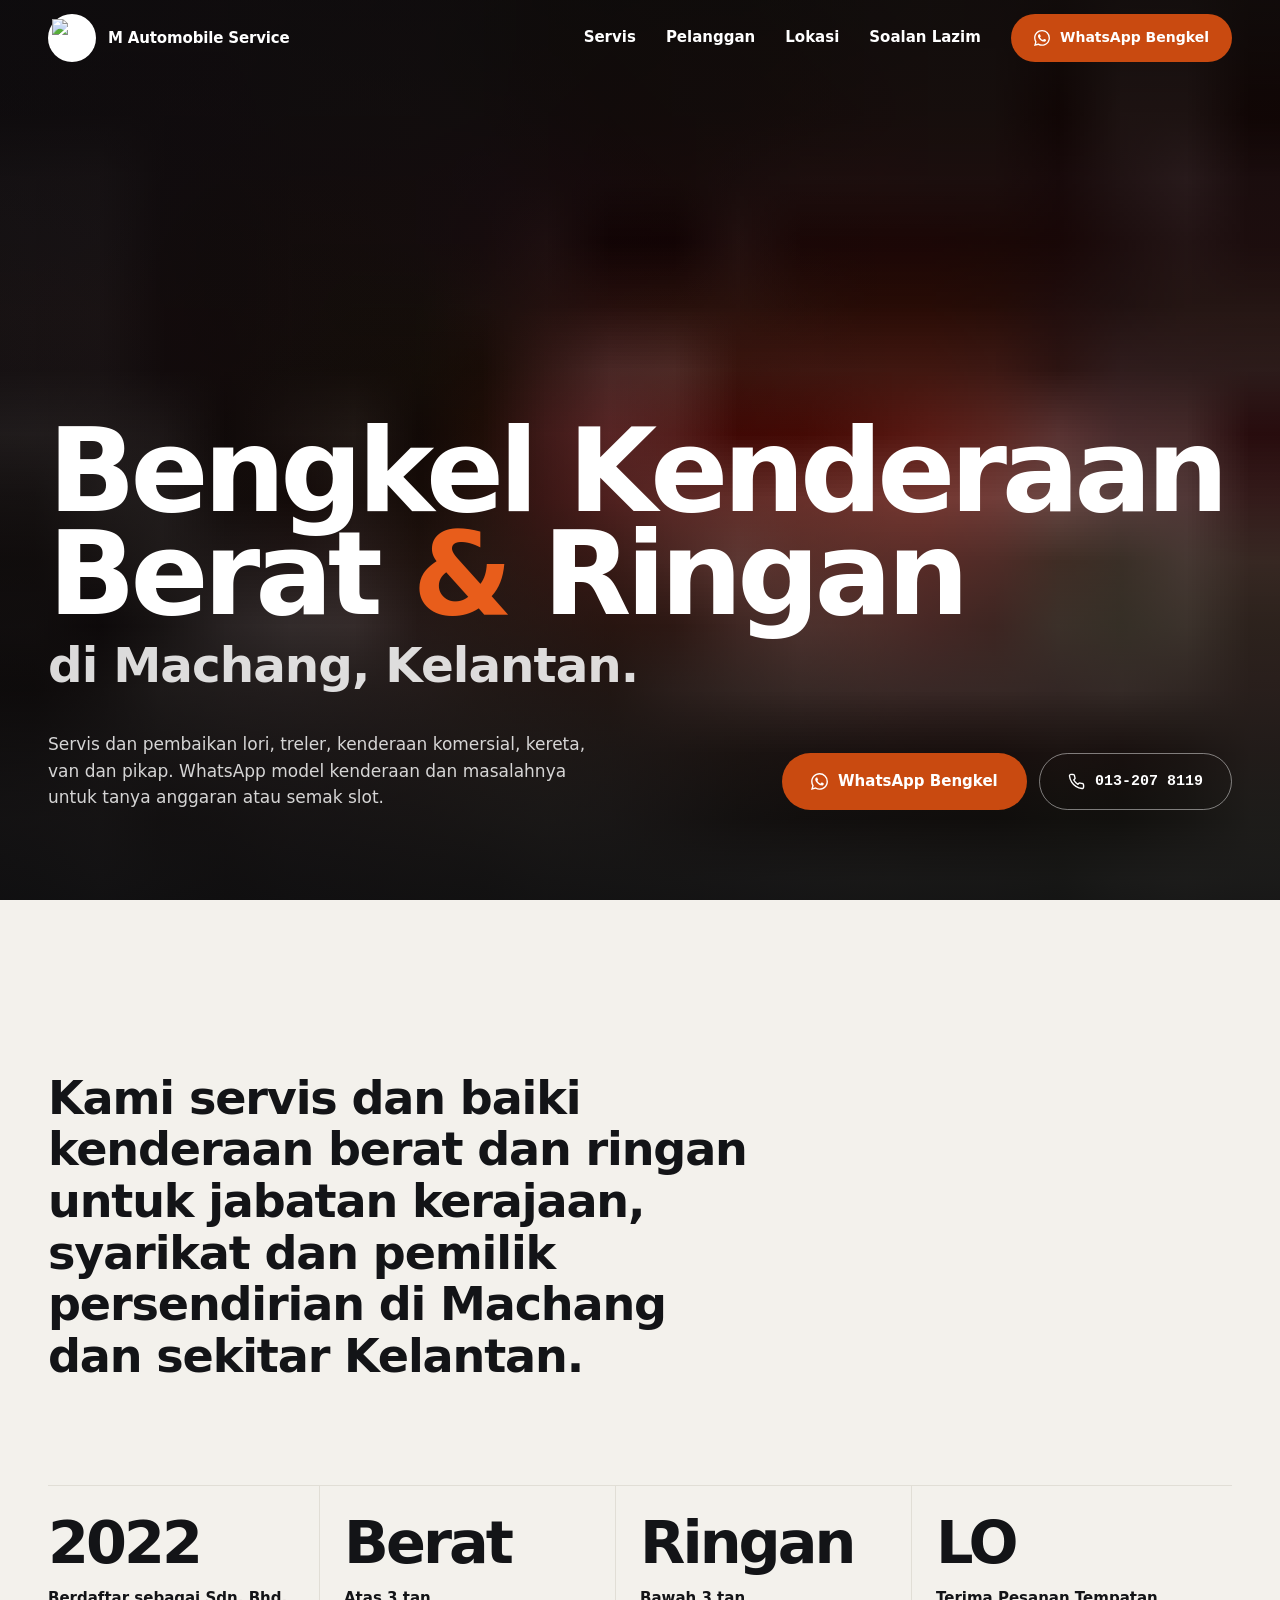
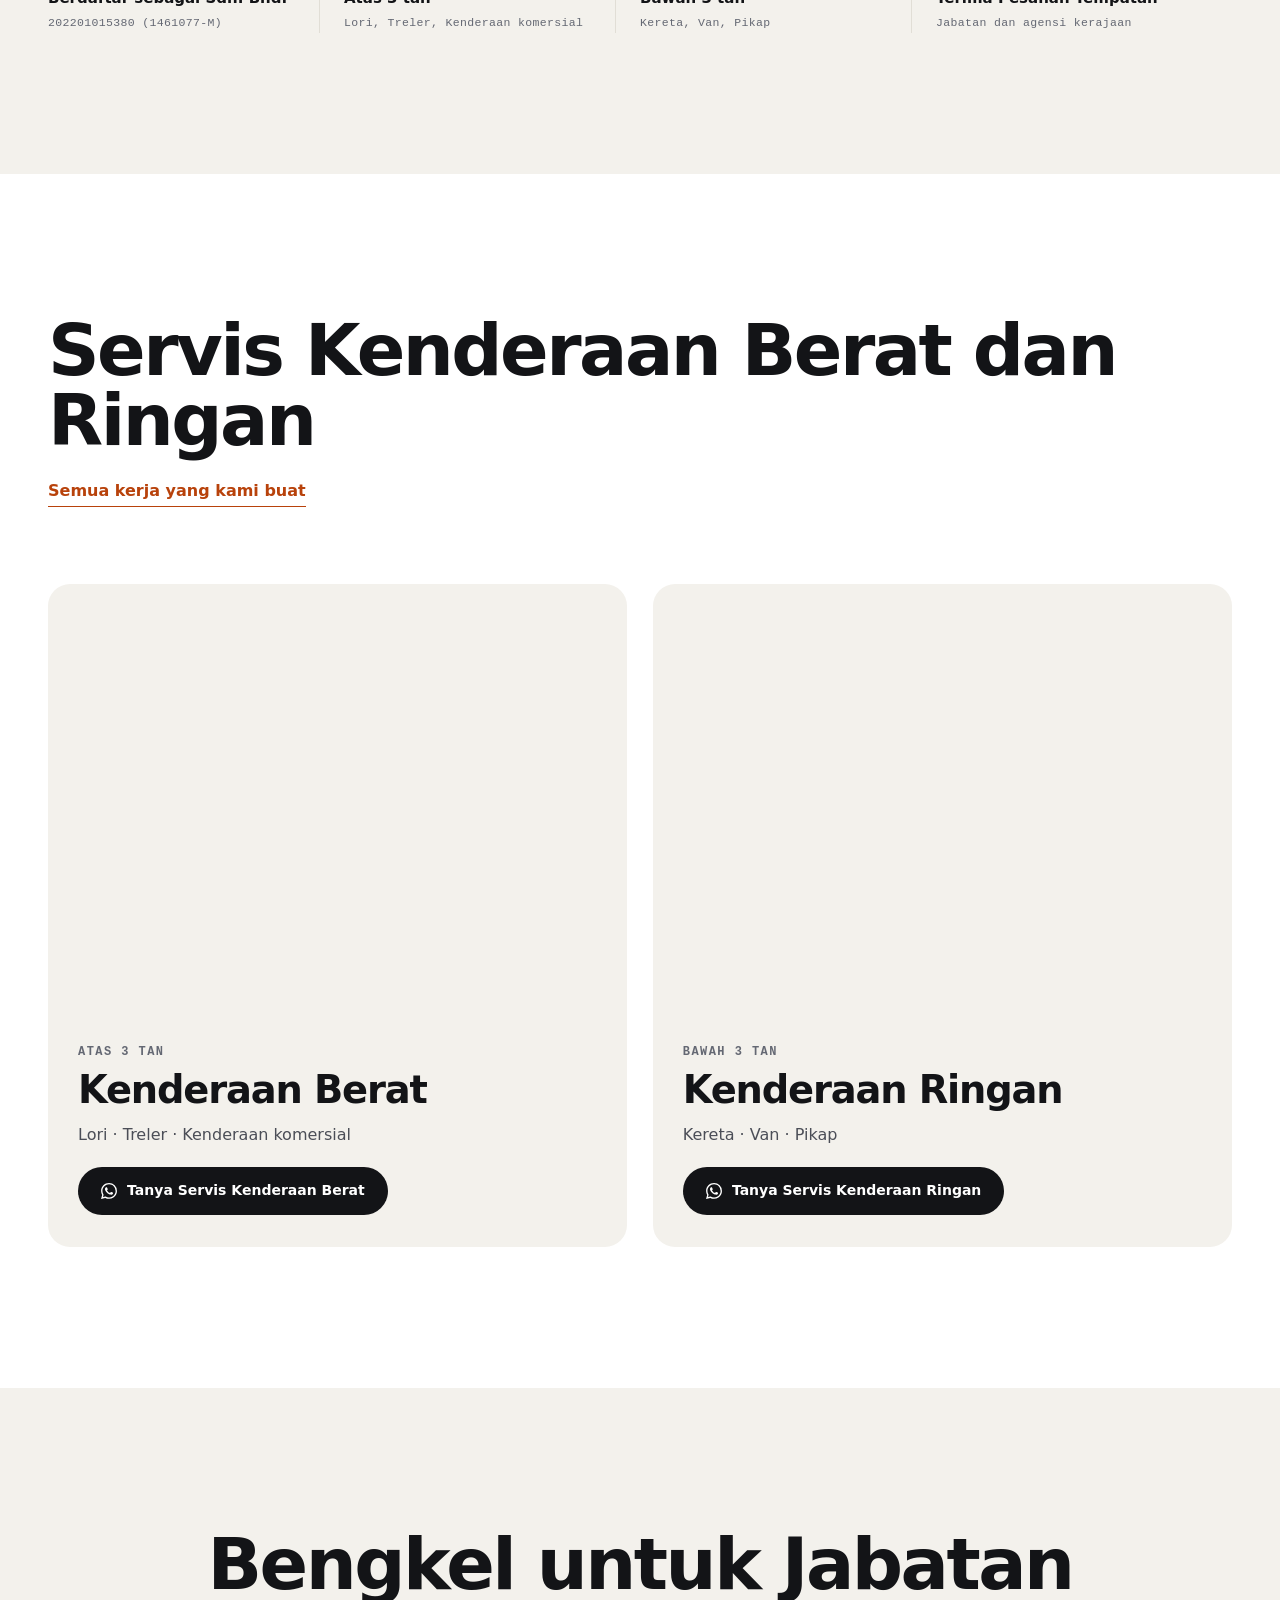
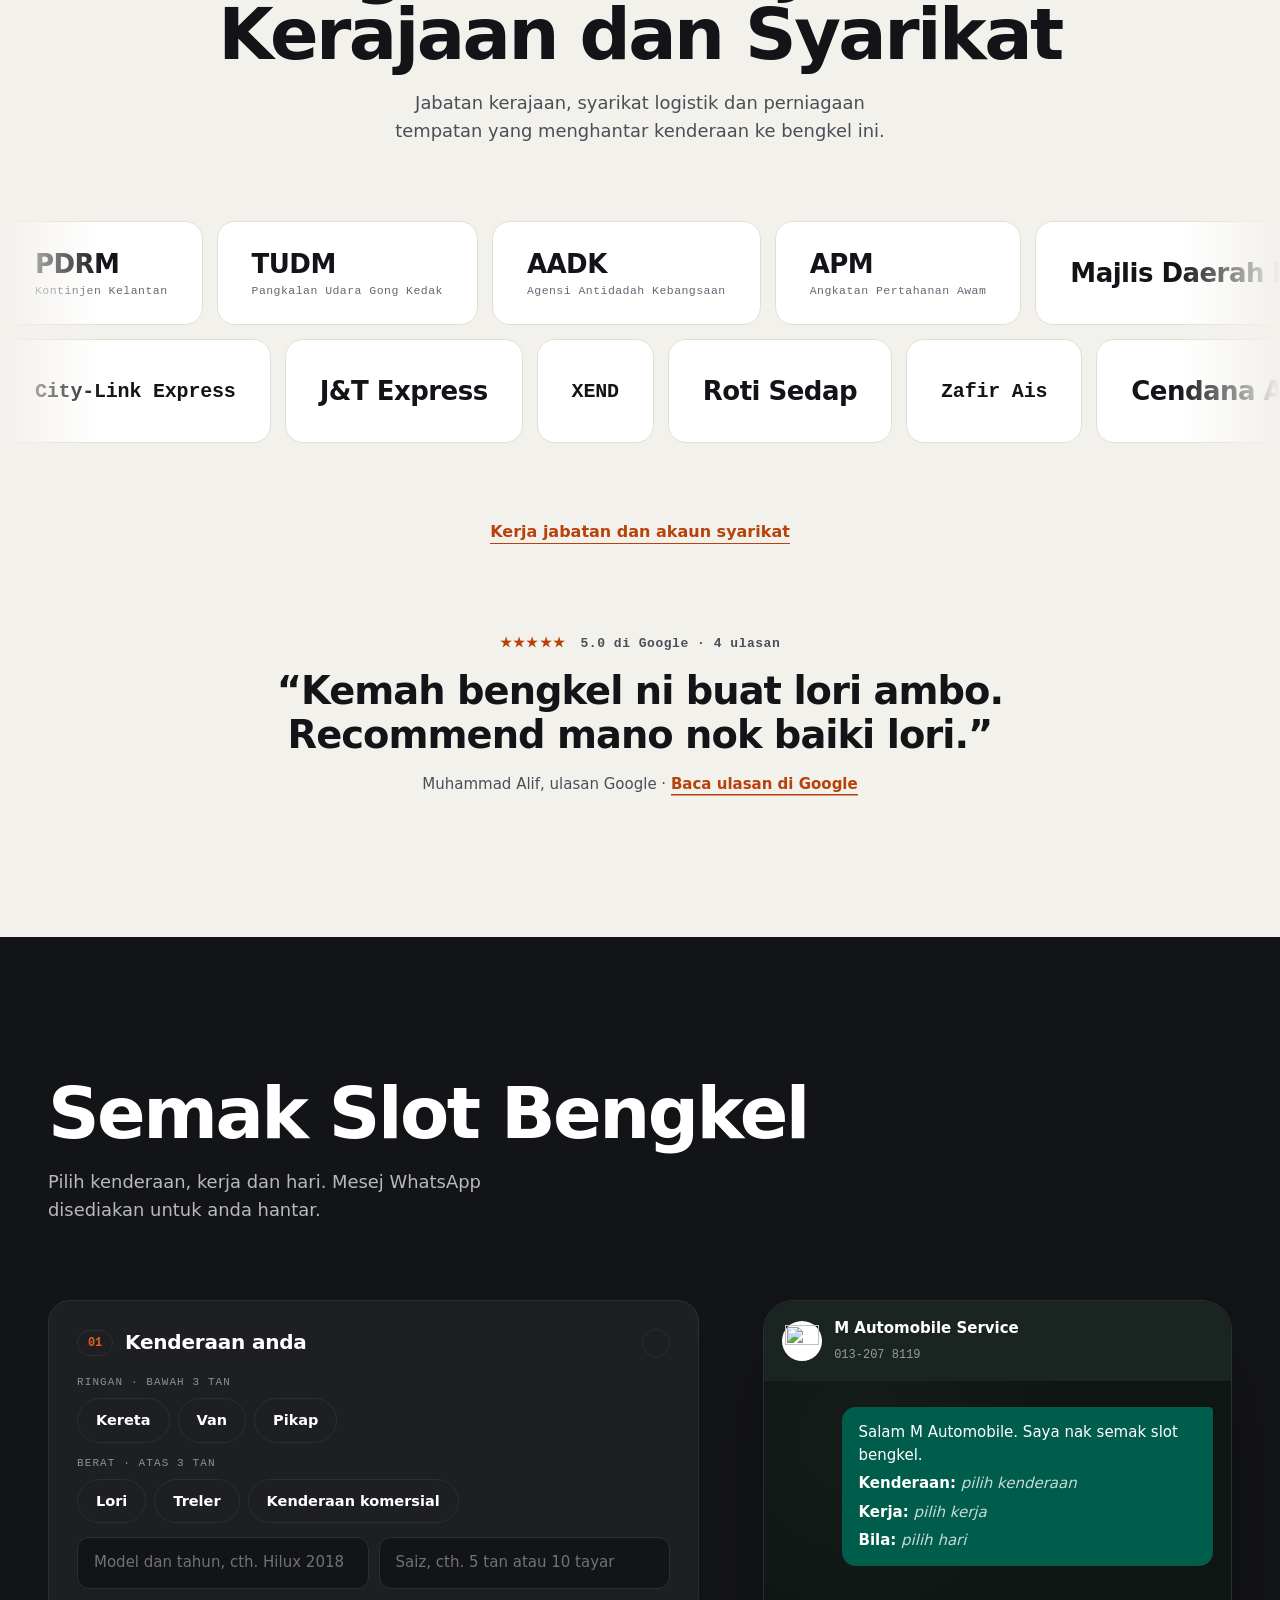
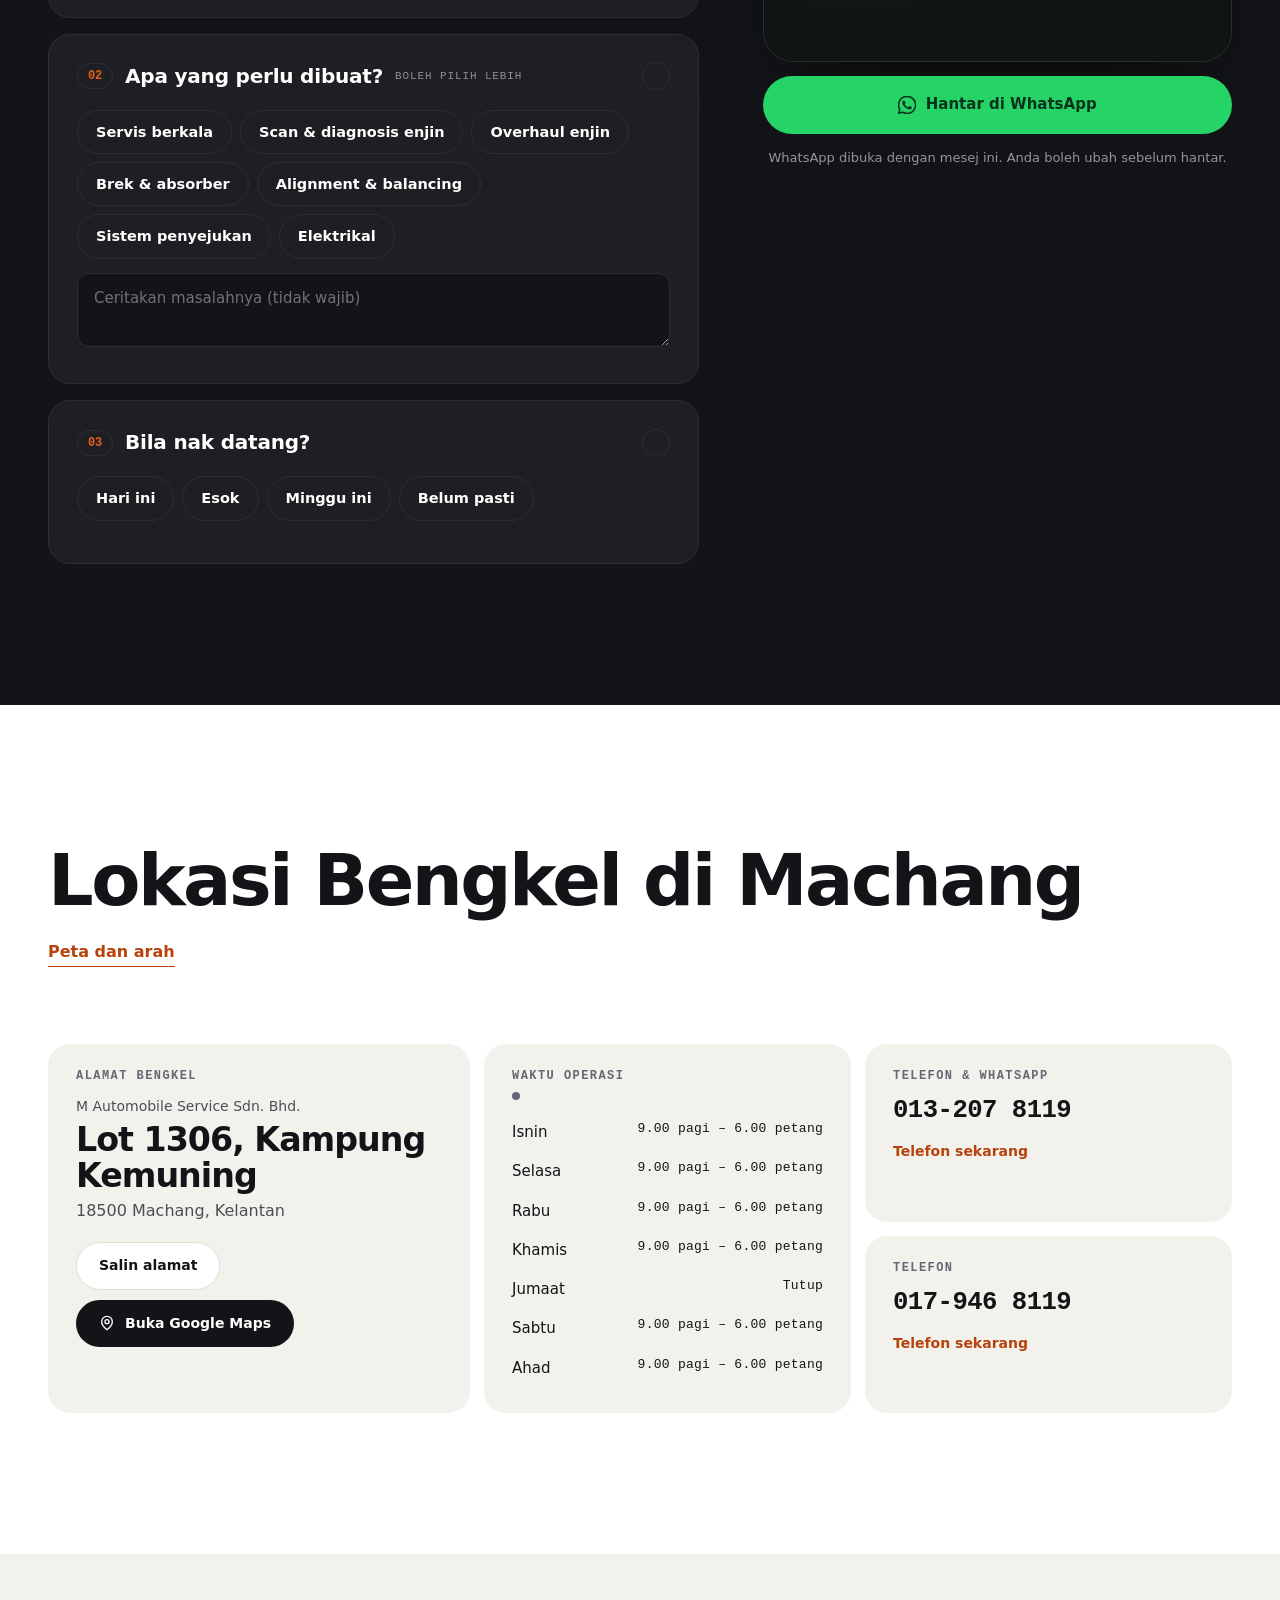
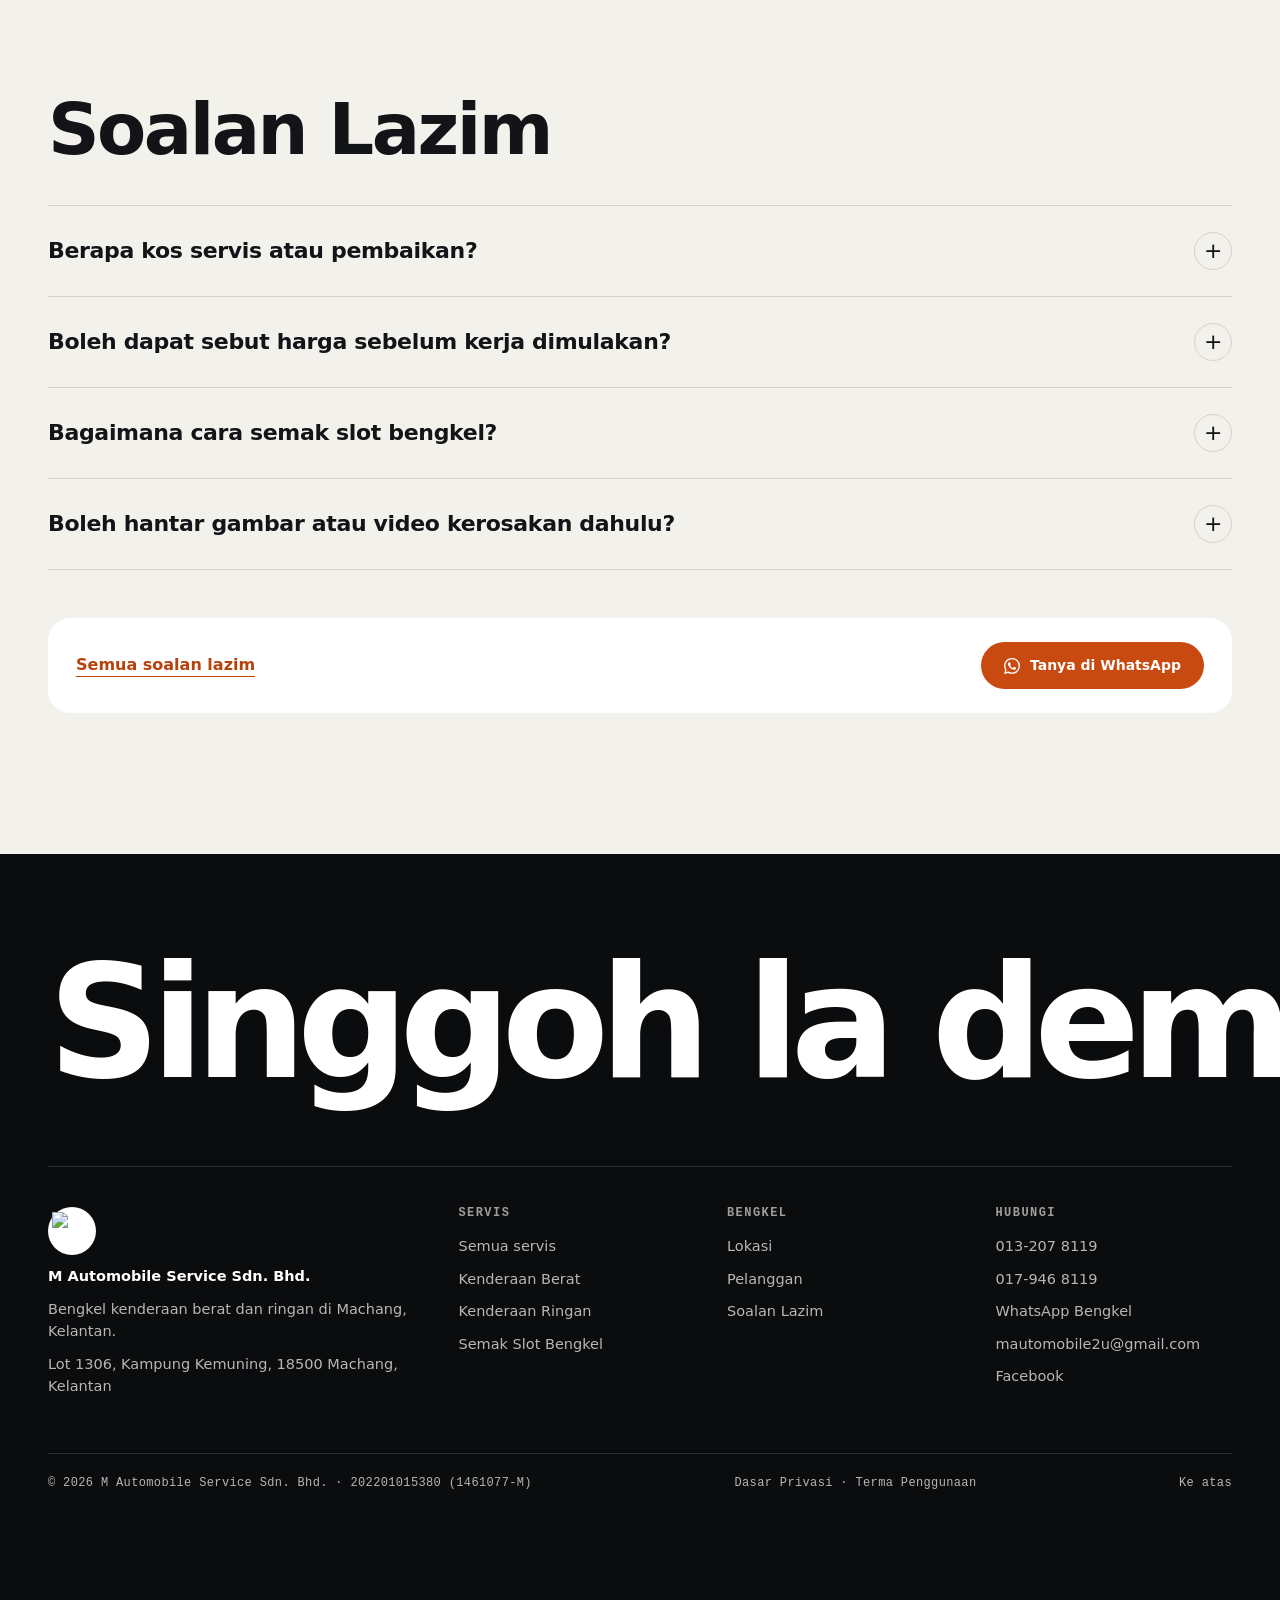
==== public/index.html @ 72f40561 "Build M Automobile multi-page site Static site for M Automobile Service Sdn. Bhd. (Machang, Kelantan" ====
<!DOCTYPE html>
<!-- Generated by build.mjs from src/. Edit src/, then run: node build.mjs -->
<html lang="ms-MY">
<head>
<meta charset="utf-8">
<meta name="viewport" content="width=device-width, initial-scale=1">
<title>Bengkel Lori &amp; Kereta di Machang, Kelantan | M Automobile</title>
<meta name="description" content="Bengkel kenderaan berat dan ringan di Machang, Kelantan. Servis dan pembaikan lori, treler, kenderaan komersial, kereta, van dan pikap. WhatsApp 013-207 8119.">
<meta name="theme-color" content="#131417">
<meta property="og:type" content="website">
<meta property="og:locale" content="ms_MY">
<meta property="og:site_name" content="M Automobile Service">
<meta property="og:title" content="Bengkel Lori &amp; Kereta di Machang, Kelantan | M Automobile">
<meta property="og:description" content="Bengkel kenderaan berat dan ringan di Machang, Kelantan. Servis dan pembaikan lori, treler, kenderaan komersial, kereta, van dan pikap. WhatsApp 013-207 8119.">
<meta name="twitter:card" content="summary_large_image">

<script>
(function(){var d=document.documentElement;if(matchMedia('(prefers-reduced-motion: reduce)').matches)return;d.classList.add('motion');try{if(sessionStorage.getItem('mt')){d.classList.add('curtain-on');sessionStorage.removeItem('mt')}}catch(e){}})();
</script>
<link rel="icon" href="/assets/logo.png">
<link rel="preload" href="/assets/fonts/HankenGrotesk-400-800.woff2" as="font" type="font/woff2" crossorigin>
<link rel="preload" href="/assets/fonts/SpaceMono-400.woff2" as="font" type="font/woff2" crossorigin>
<link rel="preload" href="/assets/fonts/SpaceMono-700.woff2" as="font" type="font/woff2" crossorigin>
<link rel="preload" as="image" href="/assets/img/photo-1706741843463-11efe018ea1b-1920-q42.webp" imagesrcset="/assets/img/photo-1706741843463-11efe018ea1b-640-q42.webp 640w, /assets/img/photo-1706741843463-11efe018ea1b-960-q42.webp 960w, /assets/img/photo-1706741843463-11efe018ea1b-1280-q42.webp 1280w, /assets/img/photo-1706741843463-11efe018ea1b-1600-q42.webp 1600w, /assets/img/photo-1706741843463-11efe018ea1b-1920-q42.webp 1920w" imagesizes="100vw" fetchpriority="high">
<style>@font-face{font-family:'Hanken Grotesk';font-style:normal;font-weight:400 800;font-display:swap;src:url(/assets/fonts/HankenGrotesk-400-800.woff2) format('woff2');unicode-range:U+0000-00FF,U+0131,U+0152-0153,U+02BB-02BC,U+02C6,U+02DA,U+02DC,U+0304,U+0308,U+0329,U+2000-206F,U+20AC,U+2122,U+2191,U+2193,U+2212,U+2215,U+FEFF,U+FFFD}@font-face{font-family:'Space Mono';font-style:normal;font-weight:400;font-display:swap;src:url(/assets/fonts/SpaceMono-400.woff2) format('woff2');unicode-range:U+0000-00FF,U+0131,U+0152-0153,U+02BB-02BC,U+02C6,U+02DA,U+02DC,U+0304,U+0308,U+0329,U+2000-206F,U+20AC,U+2122,U+2191,U+2193,U+2212,U+2215,U+FEFF,U+FFFD}@font-face{font-family:'Space Mono';font-style:normal;font-weight:700;font-display:swap;src:url(/assets/fonts/SpaceMono-700.woff2) format('woff2');unicode-range:U+0000-00FF,U+0131,U+0152-0153,U+02BB-02BC,U+02C6,U+02DA,U+02DC,U+0304,U+0308,U+0329,U+2000-206F,U+20AC,U+2122,U+2191,U+2193,U+2212,U+2215,U+FEFF,U+FFFD}html.lenis,html.lenis body{height:auto}.lenis:not(.lenis-autoToggle).lenis-stopped{overflow:clip}.lenis.lenis-smooth [data-lenis-prevent]{overscroll-behavior:contain}.lenis.lenis-smooth iframe{pointer-events:none}.lenis.lenis-autoToggle{transition-property:overflow;transition-duration:1ms;transition-behavior:allow-discrete}:root{--ink:#131417;--ink-2:#1D1F23;--ink-deep:#0B0C0E;--cream:#F3F1EC;--white:#fff;--orange:#E85D1B;--orange-dk:#B8420B;--line:#E1DED6;--line-dk:#2C2E34;--text-2:#4B4E57;--muted:#646873;--orange-btn:#C94A10;--wa:#25D366;--sans:"Hanken Grotesk",system-ui,sans-serif;--mono:"Space Mono",ui-monospace,monospace;--wrap:1320px;--gut:clamp(20px,4vw,48px);--ease:cubic-bezier(.22,1,.36,1)}*,*::before,*::after{box-sizing:border-box}html{-webkit-text-size-adjust:100%;background:var(--ink);overscroll-behavior-y:none}body{overflow-x:clip;margin:0;font:400 16px/1.55 var(--sans);color:var(--ink);background:var(--white);-webkit-font-smoothing:antialiased}img{display:block;max-width:100%;height:auto}a{color:inherit;text-decoration:none}h1,h2,h3,p{margin:0}button{font:inherit;cursor:pointer}:focus-visible{outline:2px solid var(--orange);outline-offset:3px;border-radius:4px}.sr{position:absolute;width:1px;height:1px;overflow:hidden;clip:rect(0 0 0 0);white-space:nowrap}.skip{position:absolute;left:12px;top:-60px;background:var(--orange);color:#fff;padding:10px 16px;border-radius:8px;z-index:100}.skip:focus{top:12px}.wrap{max-width:var(--wrap);margin:0 auto;padding:0 var(--gut)}.center{text-align:center}.muted{color:var(--muted)}.eyebrow{font:700 12px/1 var(--mono);letter-spacing:.12em;text-transform:uppercase;color:var(--muted);display:flex;align-items:center;gap:12px}.eyebrow b{color:var(--orange-dk);font-weight:700}.eyebrow b::after{content:"";display:inline-block;width:28px;height:1px;background:currentColor;vertical-align:middle;margin-left:12px;opacity:.5}.center .eyebrow{justify-content:center}h2{font-size:clamp(36px,5.6vw,76px);line-height:.98;font-weight:800;letter-spacing:-.035em;margin-top:20px}h2:first-child{margin-top:0}.lede{font-size:clamp(17px,1.4vw,20px);color:var(--text-2);max-width:46ch;margin-top:20px}.center .lede{margin-inline:auto}.link{color:var(--orange-dk);font-weight:600;padding-bottom:3px;background:linear-gradient(currentColor,currentColor) 0 100% / 100% 1.5px no-repeat}.link:hover{animation:underline-sweep .75s var(--ease)}@keyframes underline-sweep{0%{background-size:100% 1.5px;background-position:100% 100%}45%{background-size:0 1.5px;background-position:100% 100%}46%{background-size:0 1.5px;background-position:0 100%}100%{background-size:100% 1.5px;background-position:0 100%}}.cat h3 a{background:linear-gradient(currentColor,currentColor) 0 100% / 0 2px no-repeat;transition:background-size .5s var(--ease)}.cat:hover h3 a{background-size:100% 2px}.see-also{transition:background .3s,transform .4s var(--ease)}.see-also:hover{transform:translateY(-3px)}.btn[href*="wa.me"]::before,.btn[href^="tel:"]::before,.btn[href*="share.google"]::before{content:"";width:1.15em;height:1.15em;flex:none;background:currentColor;-webkit-mask:var(--ico) center / contain no-repeat;mask:var(--ico) center / contain no-repeat}.btn[href*="wa.me"]{--ico:url("data:image/svg+xml,%3Csvg xmlns='http://www.w3.org/2000/svg' viewBox='0 0 24 24'%3E%3Cpath d='M17.472 14.382c-.297-.149-1.758-.867-2.03-.967-.273-.099-.471-.148-.67.15-.197.297-.767.966-.94 1.164-.173.199-.347.223-.644.075-.297-.15-1.255-.463-2.39-1.475-.883-.788-1.48-1.761-1.653-2.059-.173-.297-.018-.458.13-.606.134-.133.298-.347.446-.52.149-.174.198-.298.298-.497.099-.198.05-.371-.025-.52-.075-.149-.669-1.612-.916-2.207-.242-.579-.487-.5-.669-.51-.173-.008-.371-.01-.57-.01-.198 0-.52.074-.792.372-.272.297-1.04 1.016-1.04 2.479 0 1.462 1.065 2.875 1.213 3.074.149.198 2.096 3.2 5.077 4.487.709.306 1.262.489 1.694.625.712.227 1.36.195 1.871.118.571-.085 1.758-.719 2.006-1.413.248-.694.248-1.289.173-1.413-.074-.124-.272-.198-.57-.347m-5.421 7.403h-.004a9.87 9.87 0 01-5.031-1.378l-.361-.214-3.741.982.998-3.648-.235-.374a9.86 9.86 0 01-1.51-5.26c.001-5.45 4.436-9.884 9.888-9.884 2.64 0 5.122 1.03 6.988 2.898a9.825 9.825 0 012.893 6.994c-.003 5.45-4.437 9.884-9.885 9.884m8.413-18.297A11.815 11.815 0 0012.05 0C5.495 0 .16 5.335.157 11.892c0 2.096.547 4.142 1.588 5.945L.057 24l6.305-1.654a11.882 11.882 0 005.683 1.448h.005c6.554 0 11.89-5.335 11.893-11.893a11.821 11.821 0 00-3.48-8.413z'/%3E%3C/svg%3E")}.btn[href^="tel:"]{--ico:url("data:image/svg+xml,%3Csvg xmlns='http://www.w3.org/2000/svg' viewBox='0 0 24 24' fill='none' stroke='%23000' stroke-width='2' stroke-linecap='round' stroke-linejoin='round'%3E%3Cpath d='M22 16.92v3a2 2 0 0 1-2.18 2 19.79 19.79 0 0 1-8.63-3.07 19.5 19.5 0 0 1-6-6 19.79 19.79 0 0 1-3.07-8.67A2 2 0 0 1 4.11 2h3a2 2 0 0 1 2 1.72 12.84 12.84 0 0 0 .7 2.81 2 2 0 0 1-.45 2.11L8.09 9.91a16 16 0 0 0 6 6l1.27-1.27a2 2 0 0 1 2.11-.45 12.84 12.84 0 0 0 2.81.7A2 2 0 0 1 22 16.92z'/%3E%3C/svg%3E")}.btn[href*="share.google"]{--ico:url("data:image/svg+xml,%3Csvg xmlns='http://www.w3.org/2000/svg' viewBox='0 0 24 24' fill='none' stroke='%23000' stroke-width='2' stroke-linecap='round' stroke-linejoin='round'%3E%3Cpath d='M20 10c0 6-8 12-8 12s-8-6-8-12a8 8 0 0 1 16 0Z'/%3E%3Ccircle cx='12' cy='10' r='3'/%3E%3C/svg%3E")}.btn{display:inline-flex;align-items:center;justify-content:center;gap:10px;padding:16px 28px;border-radius:999px;font-weight:700;font-size:15px;border:1.5px solid transparent;transition:background .25s,color .25s,border-color .25s,transform .25s var(--ease);white-space:nowrap}.btn:active{transform:scale(.97)}.btn-sm{padding:12px 22px;font-size:14px}.btn-o{background:var(--orange-btn);color:#fff}.btn-o:hover{background:var(--orange-dk)}.btn-ink{background:var(--ink);color:#fff}.btn-ink:hover{background:#2A2C31}.btn-line{border-color:rgba(255,255,255,.45);color:#fff;font-family:var(--mono)}.btn-line:hover{background:#fff;color:var(--ink)}.btn-line-dk{border-color:var(--line);background:#fff;color:var(--ink)}.btn-line-dk:hover{border-color:var(--ink)}.btn-wa{background:var(--wa);color:#06331A}.btn-wa:hover{background:#3BE07A}.hdr{position:fixed;inset:0 0 auto;z-index:50;color:#fff;transition:background .35s,color .35s,transform .45s var(--ease),box-shadow .35s}.hdr.solid{background:rgba(243,241,236,.92);backdrop-filter:blur(12px);color:var(--ink);box-shadow:0 1px 0 var(--line)}.hdr.hide{transform:translateY(-100%)}.hdr-in{display:flex;align-items:center;justify-content:space-between;height:76px}.brand{display:flex;align-items:center;gap:12px}.brand-logo{width:48px;height:48px;border-radius:50%;background:#fff;display:grid;place-items:center;flex:none;box-shadow:0 0 0 1px rgba(0,0,0,.06)}.brand-logo img{width:40px;height:auto}.brand-txt{display:flex;flex-direction:column;line-height:1.2}.brand-txt b{font-size:15px;letter-spacing:-.01em}.brand-txt small{font:400 11px var(--mono);opacity:.7;letter-spacing:.04em}.nav{display:flex;align-items:center;gap:30px;font-weight:600;font-size:15px}.nav>a:not(.btn){position:relative}.nav>a:not(.btn)::after{content:"";position:absolute;left:0;right:0;bottom:-4px;height:1.5px;background:currentColor;transform:scaleX(0);transform-origin:right;transition:transform .4s var(--ease)}.nav>a:not(.btn):hover::after,.nav>a[aria-current]::after{transform:scaleX(1);transform-origin:left}.menu-btn{display:none;width:46px;height:46px;border-radius:50%;border:1.5px solid currentColor;background:none;color:inherit;flex-direction:column;justify-content:center;align-items:center;gap:4px}.menu-btn span{width:18px;height:1.5px;background:currentColor;transition:transform .3s,opacity .3s}.menu-btn[aria-expanded="true"] span:nth-child(1){transform:translateY(5.5px) rotate(45deg)}.menu-btn[aria-expanded="true"] span:nth-child(2){opacity:0}.menu-btn[aria-expanded="true"] span:nth-child(3){transform:translateY(-5.5px) rotate(-45deg)}.hero{position:relative;min-height:100svh;color:#fff;background:var(--ink);display:flex;flex-direction:column;justify-content:flex-end;overflow:hidden}.hero-media{position:absolute;inset:0;background:center 70% / cover no-repeat}.hero-media img{width:100%;height:100%;object-fit:cover;object-position:60% 70%;transform-origin:50% 80%}.hero-media::after{content:"";position:absolute;inset:0;background:linear-gradient(180deg,rgba(10,11,13,.55) 0%,rgba(10,11,13,.15) 35%,rgba(10,11,13,.85) 100%),linear-gradient(90deg,rgba(10,11,13,.6),transparent 70%)}.hero-in{position:relative;width:100%;padding-top:140px;padding-bottom:clamp(48px,7vw,96px)}.hero-eyebrow{color:rgba(255,255,255,.75)}.dot{width:8px;height:8px;border-radius:50%;background:var(--orange);box-shadow:0 0 0 4px rgba(232,93,27,.25)}.hero-h1{margin-top:24px;font-size:clamp(46px,9vw,142px);line-height:.9;font-weight:800;letter-spacing:-.045em}.hero-h1 .l{display:block}.hero-h1 em{font-style:normal;color:var(--orange)}.hero-h1 .l-sm{font-size:.42em;letter-spacing:-.02em;font-weight:600;margin-top:.35em;color:rgba(255,255,255,.85)}.hero-foot{display:flex;justify-content:space-between;align-items:flex-end;gap:40px;margin-top:44px;flex-wrap:wrap}.hero-sub{max-width:52ch;font-size:17px;color:rgba(255,255,255,.82)}.hero-cta{display:flex;gap:12px;flex-wrap:wrap}.hero-bar{position:relative;width:100%;display:flex;justify-content:space-between;gap:20px;padding-top:18px;padding-bottom:22px;border-top:1px solid rgba(255,255,255,.18);font:400 12px var(--mono);letter-spacing:.08em;text-transform:uppercase;color:rgba(255,255,255,.7)}.scroll-cue i{font-style:normal;display:inline-block;animation:bob 1.8s ease-in-out infinite}@keyframes bob{50%{transform:translateY(4px)}}.sec{padding:clamp(80px,11vw,160px) 0;position:relative}.sec-cream{background:var(--cream)}.sec-ink{background:var(--ink);color:#fff}.sec-ink .eyebrow{color:rgba(255,255,255,.55)}.sec-ink .eyebrow b{color:var(--orange)}.sec-ink .lede{color:rgba(255,255,255,.7)}.sec-head{margin-bottom:clamp(48px,6vw,80px)}.statement{font-size:clamp(26px,3.6vw,52px);line-height:1.12;font-weight:600;letter-spacing:-.025em;margin-top:32px;max-width:24ch;text-wrap:balance}.statement .w{opacity:.18}.stats{list-style:none;padding:0;margin:clamp(56px,8vw,110px) 0 0;display:grid;grid-template-columns:repeat(4,1fr);border-top:1px solid var(--line)}.stats li{padding:28px 24px 0 0;border-right:1px solid var(--line);margin-right:24px}.stats li:last-child{border-right:0}.stats b{display:block;font-size:clamp(48px,6vw,92px);line-height:1;font-weight:800;letter-spacing:-.05em}.stats span{display:block;margin-top:14px;font-weight:600;font-size:15px}.stats small{font:400 11.5px var(--mono);color:var(--muted);letter-spacing:.03em}.cats{display:grid;grid-template-columns:1fr 1fr;gap:clamp(16px,2vw,28px)}.cat{background:var(--cream);border-radius:22px;overflow:hidden;display:flex;flex-direction:column}.cat-img{display:block;aspect-ratio:4/3;overflow:hidden}.cat-img img{width:100%;height:118%;object-fit:cover;transition:scale .9s var(--ease)}.cat:hover .cat-img img{scale:1.04}.cat-body{padding:28px 30px 32px;display:flex;flex-direction:column;gap:12px;align-items:flex-start}.cat h3{font-size:clamp(28px,3vw,40px);letter-spacing:-.03em;line-height:1.05}.cat-types{color:var(--text-2);margin-bottom:8px}.jobs{list-style:none;margin:clamp(56px,7vw,96px) 0 0;padding:0;border-top:1px solid var(--line)}.job{--fill:#9A3A0E;position:relative;display:grid;grid-template-columns:1fr auto;align-items:center;gap:20px;padding:26px 0;border-bottom:1px solid var(--line);transition:padding .5s var(--ease),color .25s}.job>:not(.job-fill){position:relative;z-index:1}.job-fill{position:absolute;inset:-1px 0;background:var(--fill);opacity:0;transition:opacity .9s ease-out}.job-t{font-size:clamp(22px,2.6vw,38px);letter-spacing:-.03em;font-weight:700;line-height:1.1;white-space:nowrap}.job-d{color:var(--muted);font-size:14px;text-align:right;transition:opacity .25s,color .25s}.job>.job-imgs{position:absolute;right:16px;top:50%;translate:0 -50%;display:flex;gap:6px;pointer-events:none}.job-imgs img{width:104px;height:74px;object-fit:cover;border-radius:6px;opacity:0;transform:translateX(24px);transition:opacity .3s,transform .5s var(--ease)}.job.on{color:#fff;padding:34px 16px}.job.on .job-fill{opacity:1;transition:opacity .12s}.job.on .job-d{opacity:0}.job.on .job-imgs img{opacity:1;transform:none}.job.on .job-imgs img:nth-child(2){transition-delay:.04s}.job.on .job-imgs img:nth-child(3){transition-delay:.08s}.job.on .job-imgs img:nth-child(4){transition-delay:.12s}.sec-clients{overflow:hidden}.marquee{margin:clamp(48px,6vw,80px) 0;display:grid;gap:14px}.mq-row{overflow:hidden;-webkit-mask:linear-gradient(90deg,transparent,#000 8%,#000 92%,transparent);mask:linear-gradient(90deg,transparent,#000 8%,#000 92%,transparent)}.mq-track{display:flex;width:max-content}.mq-i{display:inline-flex;flex-direction:column;justify-content:center;min-height:104px;padding:18px 34px;background:#fff;border:1px solid var(--line);border-radius:18px;white-space:nowrap;margin-right:14px}.mq-i b{font-size:26px;letter-spacing:-.02em;font-weight:800;line-height:1.1}.mq-i small{font:400 11.5px var(--mono);color:var(--muted);letter-spacing:.04em;margin-top:6px}.mq-i.mono b{font:700 20px var(--mono);letter-spacing:-.01em}@keyframes marquee{to{transform:translateX(-50%)}}.motion .mq-track{animation:marquee 40s linear infinite}.motion .mq-rev .mq-track{animation-direction:reverse}.mq-row:hover .mq-track{animation-play-state:paused}html:not(.motion) .mq-track{flex-wrap:wrap;width:auto;justify-content:center;row-gap:14px}html:not(.motion) .mq-dup{display:none}.enq{display:grid;grid-template-columns:1.25fr .9fr;gap:clamp(32px,5vw,80px);align-items:start}.enq-steps{display:grid;gap:16px}.step{margin:0;border:1px solid var(--line-dk);background:var(--ink-2);border-radius:22px;padding:26px 28px 28px;transition:border-color .4s}.step.done{border-color:rgba(232,93,27,.55)}.step legend{float:left;width:100%;display:flex;align-items:center;gap:12px;font-size:20px;font-weight:700;letter-spacing:-.01em;margin-bottom:18px;padding:0}.step legend small{font:400 11px var(--mono);color:rgba(255,255,255,.5);text-transform:uppercase;letter-spacing:.08em}.sn{font:700 12px var(--mono);color:var(--orange);border:1px solid var(--line-dk);border-radius:999px;padding:5px 10px}.tick{margin-left:auto;width:28px;height:28px;border-radius:50%;border:1px solid var(--line-dk);display:grid;place-items:center;transition:background .3s,border-color .3s}.tick svg{width:16px;height:16px;fill:none;stroke:#fff;stroke-width:2.4;stroke-linecap:round;stroke-linejoin:round;stroke-dasharray:24;stroke-dashoffset:24;transition:stroke-dashoffset .5s var(--ease) .1s}.step.done .tick{background:var(--orange);border-color:var(--orange)}.step.done .tick svg{stroke-dashoffset:0}.chip-label{clear:both;font:400 11px var(--mono);color:rgba(255,255,255,.5);text-transform:uppercase;letter-spacing:.1em;margin:6px 0 10px}.chips{clear:both;display:flex;flex-wrap:wrap;gap:8px;margin-bottom:14px}.chip input{position:absolute;opacity:0;pointer-events:none}.chip span{display:inline-block;padding:10px 18px;border-radius:999px;border:1px solid var(--line-dk);font-size:14.5px;font-weight:600;cursor:pointer;transition:background .2s,border-color .2s,color .2s,transform .2s var(--ease);user-select:none}.chip span:hover{border-color:rgba(255,255,255,.4)}.chip input:checked + span{background:#fff;color:var(--ink);border-color:#fff}.chip input:focus-visible + span{outline:2px solid var(--orange);outline-offset:2px}.fields{display:grid;grid-template-columns:1fr 1fr;gap:10px}.field{display:block}.field input,.field textarea{width:100%;background:var(--ink);border:1px solid var(--line-dk);color:#fff;border-radius:12px;padding:13px 16px;font:inherit;font-size:15px;resize:vertical}.field input::placeholder,.field textarea::placeholder{color:rgba(255,255,255,.4)}.field input:focus,.field textarea:focus{outline:none;border-color:var(--orange)}.phone-wrap{position:sticky;top:100px;display:grid;gap:14px;justify-items:stretch}.phone{background:#0E1512;border:1px solid var(--line-dk);border-radius:30px;overflow:hidden;box-shadow:0 40px 80px -30px rgba(0,0,0,.6)}.chat-head{display:flex;align-items:center;gap:12px;padding:16px 18px;background:#1A2420}.chat-head .av{width:40px;height:40px;border-radius:50%;background:#fff;display:grid;place-items:center}.chat-head b{display:block;font-size:15px}.chat-head small{font:400 12px var(--mono);color:rgba(255,255,255,.55)}.chat-body{padding:26px 18px 34px;min-height:280px;background:radial-gradient(circle at 20% 20%,rgba(255,255,255,.03),transparent 50%),#0E1512}.bubble{background:#005C4B;border-radius:14px 4px 14px 14px;padding:14px 16px;margin-left:14%;font-size:15px;line-height:1.5;display:grid;gap:6px}.bubble .v.empty{color:rgba(255,255,255,.78);font-style:italic}.note{font-size:13px;color:rgba(255,255,255,.55);text-align:center}.loc{display:grid;grid-template-columns:1fr 1.15fr;gap:clamp(20px,3vw,40px)}.loc-info{display:grid;gap:14px;align-content:start}.card{background:var(--cream);border-radius:22px;padding:26px 28px;display:block}.card .eyebrow{margin-bottom:14px}.addr-co{color:var(--text-2);font-size:14px}.addr-big{font-size:clamp(26px,2.6vw,34px);font-weight:800;letter-spacing:-.03em;line-height:1.1;margin:4px 0}.addr-sm{color:var(--text-2);margin-bottom:18px}.hours-na{font-size:17px;font-weight:600}.phones{display:grid;grid-template-columns:1fr 1fr;gap:14px}.phone-card b{display:block;font:700 clamp(20px,2vw,26px) var(--mono);letter-spacing:-.02em;margin-bottom:14px}.phone-card .go{font-size:14px;font-weight:600;color:var(--orange-dk)}.phone-card{transition:background .3s,transform .4s var(--ease)}.phone-card:hover{background:#ECE8E0;transform:translateY(-3px)}.loc-map iframe{width:100%;aspect-ratio:4/3.4;border:0;border-radius:22px;background:var(--cream);filter:grayscale(.25) contrast(1.05)}.dialect{font-size:clamp(26px,3vw,38px);font-weight:700;letter-spacing:-.03em;margin-top:22px}.dialect em{font-style:normal;color:var(--orange-dk)}.loc-map .muted{margin-top:6px;font-size:14px}.faq-head{display:flex;justify-content:space-between;align-items:flex-end;gap:40px;flex-wrap:wrap;margin-bottom:40px}.search input{width:min(380px,100%);padding:16px 22px;border-radius:999px;border:1px solid var(--line);background:#fff;font:inherit}.search input:focus{outline:none;border-color:var(--ink)}.faq-count{font:400 12px var(--mono);margin-bottom:12px;min-height:1em}.faq{border-top:1px solid #D6D2C8}.faq details{border-bottom:1px solid #D6D2C8}.faq summary{list-style:none;cursor:pointer;display:flex;justify-content:space-between;align-items:center;gap:24px;padding:26px 0;font-size:clamp(18px,1.8vw,22px);font-weight:700;letter-spacing:-.015em}.faq summary::-webkit-details-marker{display:none}.faq summary::after{content:"+";flex:none;width:38px;height:38px;border-radius:50%;border:1px solid #D6D2C8;display:grid;place-items:center;font-weight:400;font-size:22px;transition:transform .4s var(--ease),background .3s,color .3s}.faq details[open] summary::after{transform:rotate(45deg);background:var(--ink);color:#fff;border-color:var(--ink)}.faq .ans{overflow:hidden}.faq .ans p{padding:0 60px 26px 0;color:var(--text-2);max-width:70ch}.faq mark{background:#FDEBE1;color:inherit;border-radius:3px;padding:0 2px}.faq-empty{padding:32px 0}.faq-empty .row{display:flex;gap:10px;flex-wrap:wrap;margin-top:14px}.faq-close{margin-top:48px;display:flex;justify-content:space-between;align-items:center;gap:20px;flex-wrap:wrap;background:#fff;border-radius:22px;padding:24px 28px}.ftr{background:var(--ink-deep);color:rgba(255,255,255,.7);padding:clamp(60px,8vw,110px) 0 110px;overflow:hidden}.ftr-big{font-size:clamp(52px,12.2vw,190px);line-height:.85;font-weight:800;letter-spacing:-.06em;color:#fff;white-space:nowrap}.ftr-big span{display:inline-block}.ftr-cols{display:grid;grid-template-columns:1.6fr 1fr 1fr 1fr;gap:32px;margin-top:clamp(48px,6vw,90px);padding-top:40px;border-top:1px solid var(--line-dk)}.ftr-cols>*{display:flex;flex-direction:column;gap:10px;align-items:flex-start;font-size:14.5px}.ftr-cols .eyebrow{color:rgba(255,255,255,.6);margin-bottom:6px}.ftr-cols a:hover{color:#fff}.ftr-brand b{color:#fff}.ftr-bot{display:flex;justify-content:space-between;gap:20px;flex-wrap:wrap;margin-top:56px;padding-top:22px;border-top:1px solid var(--line-dk);font:400 12px var(--mono);letter-spacing:.03em}.ftr-bot a:hover{color:#fff}.phero{position:relative;color:#fff;background:var(--ink);overflow:hidden;padding:150px 0 clamp(56px,7vw,100px)}.phero-in{position:relative}.phero-h1{font-size:clamp(40px,6.4vw,96px);line-height:.95;max-width:16ch;text-wrap:balance}.phero .hero-sub{margin-top:28px}.phero .hero-cta{margin-top:32px}.phero-has-img .phero-in{min-height:52vh;display:flex;flex-direction:column;justify-content:flex-end}.phero-media{position:absolute;inset:0;background:center / cover no-repeat}.phero-media img{width:100%;height:100%;object-fit:cover}.phero-media::after{content:"";position:absolute;inset:0;background:linear-gradient(90deg,rgba(10,11,13,.92) 0%,rgba(10,11,13,.7) 45%,rgba(10,11,13,.35) 100%),linear-gradient(180deg,rgba(10,11,13,.5),transparent 30%)}.crumbs{font:400 12px var(--mono);letter-spacing:.06em;color:rgba(255,255,255,.6);display:flex;flex-wrap:wrap;gap:8px}.crumbs a:hover{color:#fff}.crumbs [aria-current]{color:#fff}.row{display:flex;gap:10px;flex-wrap:wrap;align-items:center}.sec-tight{padding:clamp(48px,6vw,80px) 0}.sec-head-row{display:flex;justify-content:space-between;align-items:flex-end;gap:24px;flex-wrap:wrap}.stats-txt b{font-size:clamp(40px,4.6vw,72px)}.loc-mini{display:grid;grid-template-columns:1.15fr 1fr 1fr;gap:14px;align-items:stretch}.loc-mini .phones{grid-template-columns:1fr}.split{display:grid;grid-template-columns:1fr 1fr;gap:clamp(40px,6vw,96px);align-items:start}.split-big{font-size:clamp(36px,4.4vw,64px);font-weight:800;letter-spacing:-.04em;line-height:1;margin:18px 0 22px}.tags{list-style:none;padding:0;margin:0;display:flex;flex-wrap:wrap;gap:8px}.tags li{padding:10px 18px;border-radius:999px;background:var(--cream);font-weight:600}.worklist{list-style:none;padding:0;margin:18px 0 0;border-top:1px solid var(--line)}.worklist li{display:grid;grid-template-columns:48px 1fr;gap:12px;padding:18px 0;border-bottom:1px solid var(--line);font-size:clamp(17px,1.5vw,20px);font-weight:600;letter-spacing:-.01em}.worklist .n{font:700 12px var(--mono);color:var(--orange-dk);padding-top:5px}.worklist-dk{border-color:var(--line-dk);margin-bottom:28px}.worklist-dk li{border-color:var(--line-dk)}.worklist-dk .n{color:var(--orange)}.see-also{display:grid;gap:10px;padding:clamp(28px,4vw,48px);border-radius:26px;background:var(--cream);transition:background .3s}.see-also:hover{background:#ECE8E0}.see-also b{font-size:clamp(32px,4.6vw,64px);letter-spacing:-.04em;line-height:1}.clist{list-style:none;padding:0;margin:32px 0 0;border-top:1px solid var(--line)}.clist li{display:flex;flex-direction:column;gap:4px;padding:20px 0;border-bottom:1px solid var(--line)}.clist b{font-size:clamp(20px,2vw,26px);letter-spacing:-.02em}.clist small{font:400 12px var(--mono);color:var(--muted);letter-spacing:.03em}.ways{display:grid;grid-template-columns:1fr 1fr;gap:clamp(16px,2vw,28px)}.way{background:#fff;border-radius:22px;padding:clamp(26px,3vw,40px);display:flex;flex-direction:column;gap:16px;align-items:flex-start}.way h3{font-size:clamp(28px,3vw,40px);letter-spacing:-.03em;line-height:1.05}.checks{list-style:none;padding:0;margin:0 0 10px;display:grid;gap:12px}.checks li{padding-left:30px;position:relative;color:var(--text-2)}.checks li::before{content:"";position:absolute;left:0;top:.3em;width:18px;height:18px;border-radius:50%;background:var(--orange) url("data:image/svg+xml,%3Csvg xmlns='http://www.w3.org/2000/svg' viewBox='0 0 24 24' fill='none' stroke='%23fff' stroke-width='3' stroke-linecap='round' stroke-linejoin='round'%3E%3Cpath d='M5 12.5l4.5 4.5L19 7.5'/%3E%3C/svg%3E") center/12px no-repeat}.cta-band{margin-top:48px;display:flex;justify-content:space-between;align-items:center;gap:20px;flex-wrap:wrap;background:#fff;border-radius:22px;padding:24px 28px}.hours{list-style:none;padding:0;margin:0;display:grid;gap:2px}.hours li{display:flex;justify-content:space-between;gap:16px;padding:7px 10px;margin:0 -10px;border-radius:8px;font-size:15px}.hours li b{font:400 13px var(--mono);letter-spacing:.02em}.hours li.today{background:#fff;font-weight:700}.hours li.today b{font-weight:700}.hours-now{display:flex;align-items:center;gap:10px;font-weight:700;margin:-4px 0 14px}.hours-now .dot{box-shadow:none;background:var(--muted)}.hours-now.open .dot{background:#1F9D55;box-shadow:0 0 0 4px rgba(31,157,85,.18)}.phone-card b.fb{font:800 clamp(18px,1.8vw,22px) var(--sans);letter-spacing:-.02em}.prose{max-width:calc(72ch + 2 * var(--gut))}.prose h2{font-size:clamp(22px,2.2vw,28px);letter-spacing:-.02em;line-height:1.2;margin:40px 0 10px}.prose p{color:var(--text-2)}.review{margin-top:clamp(56px,7vw,96px);max-width:860px}.review-stars{font:700 13px var(--mono);letter-spacing:.04em;color:var(--text-2)}.review-stars span{color:var(--orange-dk);letter-spacing:.1em;margin-right:6px}.review blockquote{margin:18px 0 16px;font-size:clamp(24px,3vw,40px);line-height:1.15;font-weight:700;letter-spacing:-.025em;text-wrap:balance}.review figcaption{color:var(--text-2);font-size:15px}.curtain{position:fixed;inset:0;z-index:300;background:var(--orange);display:grid;place-items:center;transform:translateY(100%);visibility:hidden;pointer-events:none}.curtain-mark{display:flex;flex-direction:column;align-items:center;gap:14px;color:#fff}.curtain .brand-logo{width:76px;height:76px;box-shadow:none}.curtain .brand-logo img{width:60px}.curtain-txt{font:700 12px var(--mono);letter-spacing:.16em;text-transform:uppercase}.curtain.cover{visibility:visible;pointer-events:auto;animation:curtain-in .55s cubic-bezier(.76,0,.24,1) forwards}.curtain.cover .curtain-mark{animation:mark-in .55s cubic-bezier(.22,1,.36,1) .12s both}.curtain-on .curtain{visibility:visible;transform:none;animation:curtain-out .75s cubic-bezier(.76,0,.24,1) .1s forwards}.curtain-on .curtain .curtain-mark{animation:mark-out .5s cubic-bezier(.76,0,.24,1) forwards}@keyframes curtain-in{from{transform:translateY(100%)}to{transform:none}}@keyframes curtain-out{from{transform:none}to{transform:translateY(-100%);visibility:hidden}}@keyframes mark-in{from{opacity:0;transform:translateY(24px)}to{opacity:1;transform:none}}@keyframes mark-out{from{opacity:1;transform:none}to{opacity:0;transform:translateY(-24px)}}.dock{display:none}@keyframes rise{from{opacity:.001;transform:translateY(.45em)}to{opacity:1;transform:none}}@keyframes settle{from{transform:scale(1.12)}to{transform:none}}.curtain-on .hero-h1 .l,.curtain-on .phero-h1,.curtain-on [data-hero],.curtain-on .crumbs{animation:rise 1.1s var(--ease) backwards}.curtain-on .crumbs{animation-delay:.5s}.curtain-on .hero-h1 .l:nth-child(1),.curtain-on .phero-h1{animation-delay:.55s}.curtain-on .hero-h1 .l:nth-child(2){animation-delay:.63s}.curtain-on .hero-h1 .l:nth-child(3){animation-delay:.71s}.curtain-on [data-hero]{animation-duration:.9s;animation-delay:.6s}.curtain-on .hero-media img,.curtain-on .phero-media img{animation:settle 2s var(--ease) backwards;animation-delay:.45s}@media (max-width:1000px){.stats{grid-template-columns:1fr 1fr}.stats li:nth-child(2){border-right:0}.stats li:nth-child(n+3){margin-top:28px;border-top:1px solid var(--line)}.enq,.loc,.split,.loc-mini{grid-template-columns:1fr}.phone-wrap{position:static}.ftr-cols{grid-template-columns:1fr 1fr 1fr}.ftr-brand{grid-column:1 / -1}}@media (max-width:760px){.menu-btn{display:inline-flex}.brand-txt small{display:none}.nav{position:fixed;inset:76px 12px auto;flex-direction:column;align-items:stretch;gap:0;padding:12px;background:var(--white);color:var(--ink);border-radius:20px;box-shadow:0 30px 60px -20px rgba(0,0,0,.35);opacity:0;visibility:hidden;transform:translateY(-8px);transition:opacity .3s,transform .3s var(--ease),visibility .3s}.nav.open{opacity:1;visibility:visible;transform:none}.nav>a:not(.btn){padding:16px 12px;border-bottom:1px solid var(--line);font-size:18px}.nav>a:not(.btn)::after{display:none}.nav .btn{margin-top:12px}.hide-sm{display:none}.hero-h1{font-size:10.6vw}.hero-h1 .l-sm{font-size:.5em}.hero-foot{margin-top:28px;gap:24px}.hero-foot>*{min-width:0;width:100%}.hero-sub{font-size:16px}.hero-cta .btn{flex:1;padding-inline:14px}.hero-media img{object-position:70% 70%}.cats,.phones,.fields,.ways{grid-template-columns:1fr}.phero{padding-top:120px}.phero-h1{font-size:clamp(34px,9.4vw,52px)}.phero .hero-cta .btn{flex:1;padding-inline:14px}.job{grid-template-columns:1fr;gap:6px;padding:20px 0}.job.on{padding:20px 0}.job-fill{inset:-1px -14px;border-radius:12px}.job-t{white-space:normal}.job-d{text-align:left}.job.on .job-d{opacity:1;color:rgba(255,255,255,.8)}.job>.job-imgs{position:relative;right:auto;top:auto;translate:none;margin-top:10px}.job-imgs img{width:calc((100% - 18px) / 4);height:64px}.mq-i{min-height:84px;padding:14px 24px}.mq-i b{font-size:20px}.step{padding:22px 18px}.bubble{margin-left:6%}.faq .ans p{padding-right:0}.ftr-cols{grid-template-columns:1fr 1fr}.dock{display:grid;grid-template-columns:1fr 1fr;gap:8px;position:fixed;inset:auto 10px 10px;z-index:45;padding:8px;background:rgba(19,20,23,.92);backdrop-filter:blur(10px);border-radius:999px;transform:translateY(140%);transition:transform .45s var(--ease)}.dock.show{transform:none}.dock .btn{padding:14px 10px;font-size:14px}}@media (prefers-reduced-motion:reduce){*,*::before,*::after{animation:none !important;transition:none !important}.curtain{display:none}}</style>
<script type="application/ld+json">{"@context":"https://schema.org","@type":"AutoRepair","name":"M Automobile Service Sdn. Bhd.","telephone":"+60132078119","address":{"@type":"PostalAddress","streetAddress":"Lot 1306, Kampung Kemuning","postalCode":"18500","addressLocality":"Machang","addressRegion":"Kelantan","addressCountry":"MY"},"areaServed":[{"@type":"City","name":"Machang"},{"@type":"State","name":"Kelantan"}],"identifier":{"@type":"PropertyValue","name":"No. pendaftaran SSM","value":"202201015380 (1461077-M)"},"foundingDate":"2022","hasMap":"https://share.google/wVdMZot1FgRkjnZRT","openingHoursSpecification":[{"@type":"OpeningHoursSpecification","dayOfWeek":["Monday","Tuesday","Wednesday","Thursday","Saturday","Sunday"],"opens":"09:00","closes":"18:00"}],"sameAs":["https://www.facebook.com/p/M-Automobile-Service-Sdn-Bhd-61572429508459/"],"email":"mautomobile2u@gmail.com","knowsAbout":["Lori","Treler","Kenderaan komersial","Kereta","Van","Pikap","Servis berkala","Scan & diagnosis enjin","Overhaul enjin","Brek & absorber","Alignment & balancing","Sistem penyejukan","Elektrikal"],"hasOfferCatalog":{"@type":"OfferCatalog","name":"Servis bengkel","itemListElement":[{"@type":"Offer","itemOffered":{"@type":"Service","name":"Servis berkala","description":"Lori, treler, kereta, van dan pikap"}},{"@type":"Offer","itemOffered":{"@type":"Service","name":"Scan & diagnosis enjin","description":"Scan komputer sebelum pembaikan"}},{"@type":"Offer","itemOffered":{"@type":"Service","name":"Overhaul enjin","description":"Kenderaan berat dan ringan"}},{"@type":"Offer","itemOffered":{"@type":"Service","name":"Brek & absorber","description":"Pemeriksaan dan penggantian"}},{"@type":"Offer","itemOffered":{"@type":"Service","name":"Alignment & balancing","description":"Tayar kenderaan berat dan ringan"}},{"@type":"Offer","itemOffered":{"@type":"Service","name":"Sistem penyejukan","description":"Radiator, hos dan kipas"}},{"@type":"Offer","itemOffered":{"@type":"Service","name":"Elektrikal","description":"Pendawaian, bateri dan lampu"}}]}}</script>
<script type="application/ld+json">{"@context":"https://schema.org","@type":"FAQPage","mainEntity":[{"@type":"Question","name":"Berapa kos servis atau pembaikan?","acceptedAnswer":{"@type":"Answer","text":"Kos bergantung pada jenis kenderaan dan kerja yang diperlukan. Hantar model kenderaan dan masalahnya di WhatsApp untuk tanya anggaran. Jika pemeriksaan diperlukan, tanya caj pemeriksaan sebelum datang."}},{"@type":"Question","name":"Boleh dapat sebut harga sebelum kerja dimulakan?","acceptedAnswer":{"@type":"Answer","text":"Boleh. Selepas kenderaan diperiksa, kami sediakan sebut harga bertulis untuk kerja dan spare parts yang diperlukan. Anda tahu kosnya sebelum kerja dimulakan."}},{"@type":"Question","name":"Bagaimana cara semak slot bengkel?","acceptedAnswer":{"@type":"Answer","text":"WhatsApp kami dengan jenis dan model kenderaan, kerja yang diperlukan dan hari anda bercadang datang. Untuk kenderaan berat, sertakan saiz kenderaan. Borang Semak Slot Bengkel"}},{"@type":"Question","name":"Boleh hantar gambar atau video kerosakan dahulu?","acceptedAnswer":{"@type":"Answer","text":"Boleh. Hantar gambar, video atau rakaman bunyi di WhatsApp supaya kami nampak masalahnya sebelum anda datang."}}]}</script>
</head>
<body data-page="home">
<div class="curtain" aria-hidden="true"><span class="curtain-mark"><span class="brand-logo"><img src="/assets/logo.png" width="60" height="57" alt=""></span><span class="curtain-txt">M Automobile</span></span></div>
<a class="skip" href="#main">Langkau ke kandungan</a>

<header class="hdr" id="top">
  <div class="hdr-in wrap">
    <a href="/" class="brand" aria-label="M Automobile Service, laman utama">
      <span class="brand-logo"><img src="/assets/logo.png" width="44" height="42" alt="Logo M Automobile Service"></span>
      <span class="brand-txt"><b>M Automobile Service</b></span>
    </a>
    <nav class="nav" id="nav" aria-label="Utama">
      <a href="/services/">Servis</a>
      <a href="/clients/">Pelanggan</a>
      <a href="/contact/">Lokasi</a>
      <a href="/faq/">Soalan Lazim</a>
      <a class="btn btn-o btn-sm" href="https://wa.me/60132078119" data-wa>WhatsApp Bengkel</a>
    </nav>
    <button class="menu-btn" aria-expanded="false" aria-controls="nav" aria-label="Buka menu"><span></span><span></span><span></span></button>
  </div>
</header>

<main id="main">

<section class="hero">
  <div class="hero-media" style="background-image:url([data-uri])">
    <img src="/assets/img/photo-1706741843463-11efe018ea1b-1920-q42.webp" srcset="/assets/img/photo-1706741843463-11efe018ea1b-640-q42.webp 640w, /assets/img/photo-1706741843463-11efe018ea1b-960-q42.webp 960w, /assets/img/photo-1706741843463-11efe018ea1b-1280-q42.webp 1280w, /assets/img/photo-1706741843463-11efe018ea1b-1600-q42.webp 1600w, /assets/img/photo-1706741843463-11efe018ea1b-1920-q42.webp 1920w" sizes="100vw" width="1920" height="2680" alt="Pikap merah di dalam bengkel" fetchpriority="high">
  </div>
  <div class="hero-in wrap">
    <h1 class="hero-h1">
      <span class="l">Bengkel Kenderaan</span>
      <span class="l">Berat <em>&amp;</em> Ringan</span>
      <span class="l l-sm">di Machang, Kelantan.</span>
    </h1>
    <div class="hero-foot">
      <p class="hero-sub" data-hero>Servis dan pembaikan lori, treler, kenderaan komersial, kereta, van dan pikap. WhatsApp model kenderaan dan masalahnya untuk tanya anggaran atau semak slot.</p>
      <div class="hero-cta" data-hero>
        <a class="btn btn-o" href="https://wa.me/60132078119" data-wa>WhatsApp Bengkel</a>
        <a class="btn btn-line" href="tel:+60132078119">013-207 8119</a>
      </div>
    </div>
  </div>
</section>

<section class="sec sec-cream" id="tentang">
  <div class="wrap">
    <p class="statement" data-words>Kami servis dan baiki kenderaan berat dan ringan untuk jabatan kerajaan, syarikat dan pemilik persendirian di Machang dan sekitar Kelantan.</p>
    <ul class="stats stats-txt">
      <li data-reveal><b>2022</b><span>Berdaftar sebagai Sdn. Bhd.<br><small>202201015380 (1461077-M)</small></span></li>
      <li data-reveal><b>Berat</b><span>Atas 3 tan<br><small>Lori, Treler, Kenderaan komersial</small></span></li>
      <li data-reveal><b>Ringan</b><span>Bawah 3 tan<br><small>Kereta, Van, Pikap</small></span></li>
      <li data-reveal><b>LO</b><span>Terima Pesanan Tempatan<br><small>Jabatan dan agensi kerajaan</small></span></li>
    </ul>
  </div>
</section>

<section class="sec" id="servis">
  <div class="wrap">
    <div class="sec-head sec-head-row">
      <div>
        <h2 data-split>Servis Kenderaan Berat dan Ringan</h2>
      </div>
      <a class="link" href="/services/" data-reveal>Semua kerja yang kami buat</a>
    </div>
    <div class="cats">
  <article class="cat" data-reveal>
    <a class="cat-img" href="/services/heavy-vehicles/" tabindex="-1" aria-hidden="true">
      <img loading="lazy" src="/assets/img/photo-1760944016312-93ac6f9402fe-1200x900-q55.webp" srcset="/assets/img/photo-1760944016312-93ac6f9402fe-480x360-q55.webp 480w, /assets/img/photo-1760944016312-93ac6f9402fe-800x600-q55.webp 800w, /assets/img/photo-1760944016312-93ac6f9402fe-1200x900-q55.webp 1200w" sizes="(max-width: 760px) 100vw, 50vw" width="1200" height="900" alt="Lori kepala merah dengan mekanik mencangkung di sebelah tayar">
    </a>
    <div class="cat-body">
      <p class="eyebrow">Atas 3 tan</p>
      <h3><a href="/services/heavy-vehicles/">Kenderaan Berat</a></h3>
      <p class="cat-types">Lori · Treler · Kenderaan komersial</p>
      <a class="btn btn-ink btn-sm" href="https://wa.me/60132078119" data-wa="Salam M Automobile. Saya nak tanya tentang servis kenderaan berat. Model kenderaan saya _____. Saiz _____. Masalah atau servis yang diperlukan _____.">Tanya Servis Kenderaan Berat</a>
    </div>
  </article>
  <article class="cat" data-reveal>
    <a class="cat-img" href="/services/light-vehicles/" tabindex="-1" aria-hidden="true">
      <img loading="lazy" src="/assets/img/photo-1767681092416-bccf9410bda4-1200x900-q55.webp" srcset="/assets/img/photo-1767681092416-bccf9410bda4-480x360-q55.webp 480w, /assets/img/photo-1767681092416-bccf9410bda4-800x600-q55.webp 800w, /assets/img/photo-1767681092416-bccf9410bda4-1200x900-q55.webp 1200w" sizes="(max-width: 760px) 100vw, 50vw" width="1200" height="900" alt="Tiga kereta dengan bonet terbuka di dalam bengkel, satu di atas lif">
    </a>
    <div class="cat-body">
      <p class="eyebrow">Bawah 3 tan</p>
      <h3><a href="/services/light-vehicles/">Kenderaan Ringan</a></h3>
      <p class="cat-types">Kereta · Van · Pikap</p>
      <a class="btn btn-ink btn-sm" href="https://wa.me/60132078119" data-wa="Salam M Automobile. Saya nak tanya tentang servis kenderaan ringan. Model kenderaan saya _____. Masalah atau servis yang diperlukan _____.">Tanya Servis Kenderaan Ringan</a>
    </div>
  </article>
    </div>
  </div>
</section>

<section class="sec sec-cream sec-clients" id="pelanggan">
  <div class="wrap center">
    <h2 data-split>Bengkel untuk Jabatan Kerajaan dan Syarikat</h2>
    <p class="lede" data-reveal>Jabatan kerajaan, syarikat logistik dan perniagaan tempatan yang menghantar kenderaan ke bengkel ini.</p>
  </div>
  
  <div class="marquee" aria-label="Senarai pelanggan">
    <div class="mq-row"><div class="mq-track"><span class="mq-i"><b>PDRM</b><small>Kontinjen Kelantan</small></span><span class="mq-i"><b>TUDM</b><small>Pangkalan Udara Gong Kedak</small></span><span class="mq-i"><b>AADK</b><small>Agensi Antidadah Kebangsaan</small></span><span class="mq-i"><b>APM</b><small>Angkatan Pertahanan Awam</small></span><span class="mq-i"><b>Majlis Daerah Machang</b></span><span class="mq-i"><b>Jabatan Penjara</b><small>Pusat Pemulihan Akhlak Machang</small></span><span class="mq-i mq-dup" aria-hidden="true"><b>PDRM</b><small>Kontinjen Kelantan</small></span><span class="mq-i mq-dup" aria-hidden="true"><b>TUDM</b><small>Pangkalan Udara Gong Kedak</small></span><span class="mq-i mq-dup" aria-hidden="true"><b>AADK</b><small>Agensi Antidadah Kebangsaan</small></span><span class="mq-i mq-dup" aria-hidden="true"><b>APM</b><small>Angkatan Pertahanan Awam</small></span><span class="mq-i mq-dup" aria-hidden="true"><b>Majlis Daerah Machang</b></span><span class="mq-i mq-dup" aria-hidden="true"><b>Jabatan Penjara</b><small>Pusat Pemulihan Akhlak Machang</small></span></div></div>
    <div class="mq-row mq-rev"><div class="mq-track"><span class="mq-i mono"><b>City-Link Express</b></span><span class="mq-i"><b>J&amp;T Express</b></span><span class="mq-i mono"><b>XEND</b></span><span class="mq-i"><b>Roti Sedap</b></span><span class="mq-i mono"><b>Zafir Ais</b></span><span class="mq-i"><b>Cendana Auto</b></span><span class="mq-i mono mq-dup" aria-hidden="true"><b>City-Link Express</b></span><span class="mq-i mq-dup" aria-hidden="true"><b>J&amp;T Express</b></span><span class="mq-i mono mq-dup" aria-hidden="true"><b>XEND</b></span><span class="mq-i mq-dup" aria-hidden="true"><b>Roti Sedap</b></span><span class="mq-i mono mq-dup" aria-hidden="true"><b>Zafir Ais</b></span><span class="mq-i mq-dup" aria-hidden="true"><b>Cendana Auto</b></span></div></div>
  </div>
  <div class="wrap center">
    <a class="link" href="/clients/">Kerja jabatan dan akaun syarikat</a>
  </div>
  <figure class="review wrap center" data-reveal>
    <p class="review-stars" aria-label="5.0 bintang di Google"><span aria-hidden="true">★★★★★</span> 5.0 di Google · 4 ulasan</p>
    <blockquote lang="ms">“Kemah bengkel ni buat lori ambo. Recommend mano nok baiki lori.”</blockquote>
    <figcaption>Muhammad Alif, ulasan Google · <a class="link" href="https://share.google/wVdMZot1FgRkjnZRT" target="_blank" rel="noopener">Baca ulasan di Google</a></figcaption>
  </figure>
</section>


<section class="sec sec-ink" id="slot">
  <div class="wrap">
    <div class="sec-head">
      <h2 data-split>Semak Slot Bengkel</h2>
      <p class="lede" data-reveal>Pilih kenderaan, kerja dan hari. Mesej WhatsApp disediakan untuk anda hantar.</p>
    </div>
    <div class="enq">
      <form class="enq-steps" onsubmit="return false">
        <fieldset class="step" data-step="veh" data-reveal>
          <legend><span class="sn">01</span> Kenderaan anda <span class="tick" aria-hidden="true"><svg viewBox="0 0 24 24"><path d="M5 12.5l4.5 4.5L19 7.5"/></svg></span></legend>
          <p class="chip-label">Ringan · bawah 3 tan</p>
          <div class="chips">
          <label class="chip"><input type="radio" name="veh" value="Kereta"><span>Kereta</span></label>
          <label class="chip"><input type="radio" name="veh" value="Van"><span>Van</span></label>
          <label class="chip"><input type="radio" name="veh" value="Pikap"><span>Pikap</span></label>
          </div>
          <p class="chip-label">Berat · atas 3 tan</p>
          <div class="chips">
          <label class="chip"><input type="radio" name="veh" value="Lori" data-heavy><span>Lori</span></label>
          <label class="chip"><input type="radio" name="veh" value="Treler" data-heavy><span>Treler</span></label>
          <label class="chip"><input type="radio" name="veh" value="Kenderaan komersial" data-heavy><span>Kenderaan komersial</span></label>
          </div>
          <div class="fields">
            <label class="field"><span class="sr">Model dan tahun</span><input type="text" name="model" placeholder="Model dan tahun, cth. Hilux 2018"></label>
            <label class="field field-heavy" hidden><span class="sr">Saiz kenderaan</span><input type="text" name="size" placeholder="Saiz, cth. 5 tan atau 10 tayar"></label>
          </div>
        </fieldset>
        <fieldset class="step" data-step="job" data-reveal>
          <legend><span class="sn">02</span> Apa yang perlu dibuat? <small>Boleh pilih lebih</small> <span class="tick" aria-hidden="true"><svg viewBox="0 0 24 24"><path d="M5 12.5l4.5 4.5L19 7.5"/></svg></span></legend>
          <div class="chips">
          <label class="chip"><input type="checkbox" name="job" value="Servis berkala"><span>Servis berkala</span></label>
          <label class="chip"><input type="checkbox" name="job" value="Scan & diagnosis enjin"><span>Scan &amp; diagnosis enjin</span></label>
          <label class="chip"><input type="checkbox" name="job" value="Overhaul enjin"><span>Overhaul enjin</span></label>
          <label class="chip"><input type="checkbox" name="job" value="Brek & absorber"><span>Brek &amp; absorber</span></label>
          <label class="chip"><input type="checkbox" name="job" value="Alignment & balancing"><span>Alignment &amp; balancing</span></label>
          <label class="chip"><input type="checkbox" name="job" value="Sistem penyejukan"><span>Sistem penyejukan</span></label>
          <label class="chip"><input type="checkbox" name="job" value="Elektrikal"><span>Elektrikal</span></label>
          </div>
          <label class="field"><span class="sr">Ceritakan masalahnya</span><textarea name="issue" rows="2" placeholder="Ceritakan masalahnya (tidak wajib)"></textarea></label>
        </fieldset>
        <fieldset class="step" data-step="when" data-reveal>
          <legend><span class="sn">03</span> Bila nak datang? <span class="tick" aria-hidden="true"><svg viewBox="0 0 24 24"><path d="M5 12.5l4.5 4.5L19 7.5"/></svg></span></legend>
          <div class="chips">
          <label class="chip"><input type="radio" name="when" value="Hari ini"><span>Hari ini</span></label>
          <label class="chip"><input type="radio" name="when" value="Esok"><span>Esok</span></label>
          <label class="chip"><input type="radio" name="when" value="Minggu ini"><span>Minggu ini</span></label>
          <label class="chip"><input type="radio" name="when" value="Belum pasti"><span>Belum pasti</span></label>
          </div>
        </fieldset>
      </form>
      <div class="phone-wrap" data-reveal>
        <div class="phone">
          <div class="chat-head">
            <span class="av"><img src="/assets/logo.png" width="34" height="33" alt=""></span>
            <span><b>M Automobile Service</b><small>013-207 8119</small></span>
          </div>
          <div class="chat-body">
            <div class="bubble" aria-live="polite">
              <p>Salam M Automobile. Saya nak semak slot bengkel.</p>
              <p><b>Kenderaan:</b> <span class="v empty" data-out="veh">pilih kenderaan</span></p>
              <p><b>Kerja:</b> <span class="v empty" data-out="job">pilih kerja</span></p>
              <p class="issue-line" hidden><b>Masalah:</b> <span class="v" data-out="issue"></span></p>
              <p><b>Bila:</b> <span class="v empty" data-out="when">pilih hari</span></p>
            </div>
          </div>
        </div>
        <a class="btn btn-wa" id="send" href="https://wa.me/60132078119">Hantar di WhatsApp</a>
        <p class="note">WhatsApp dibuka dengan mesej ini. Anda boleh ubah sebelum hantar.</p>
      </div>
    </div>
  </div>
</section>

<section class="sec" id="lokasi">
  <div class="wrap">
    <div class="sec-head sec-head-row">
      <div>
        <h2 data-split>Lokasi Bengkel di Machang</h2>
      </div>
      <a class="link" href="/contact/" data-reveal>Peta dan arah</a>
    </div>
    <div class="loc-mini">
      
  <div class="card" data-reveal>
    <p class="eyebrow">Alamat bengkel</p>
    <p class="addr-co">M Automobile Service Sdn. Bhd.</p>
    <p class="addr-big">Lot 1306, Kampung Kemuning</p>
    <p class="addr-sm">18500 Machang, Kelantan</p>
    
    <div class="row">
      <button class="btn btn-line-dk btn-sm" data-copy="M Automobile Service Sdn. Bhd., Lot 1306, Kampung Kemuning, 18500 Machang, Kelantan" type="button">Salin alamat</button>
      <a class="btn btn-ink btn-sm" href="https://share.google/wVdMZot1FgRkjnZRT" target="_blank" rel="noopener">Buka Google Maps</a>
    </div>
  </div>
      
  <div class="card" data-reveal>
    <p class="eyebrow">Waktu operasi</p>
    <p class="hours-now" data-hours-now hidden><span class="dot"></span><span></span></p>
    <ul class="hours" data-hours='[{"dow":1,"open":"09:00","close":"18:00","day":"Isnin","o":"9.00 pagi","c":"6.00 petang"},{"dow":2,"open":"09:00","close":"18:00","day":"Selasa","o":"9.00 pagi","c":"6.00 petang"},{"dow":3,"open":"09:00","close":"18:00","day":"Rabu","o":"9.00 pagi","c":"6.00 petang"},{"dow":4,"open":"09:00","close":"18:00","day":"Khamis","o":"9.00 pagi","c":"6.00 petang"},{"dow":5,"open":null,"close":null,"day":"Jumaat","o":null,"c":null},{"dow":6,"open":"09:00","close":"18:00","day":"Sabtu","o":"9.00 pagi","c":"6.00 petang"},{"dow":0,"open":"09:00","close":"18:00","day":"Ahad","o":"9.00 pagi","c":"6.00 petang"}]'><li data-dow="1"><span>Isnin</span><b>9.00 pagi – 6.00 petang</b></li><li data-dow="2"><span>Selasa</span><b>9.00 pagi – 6.00 petang</b></li><li data-dow="3"><span>Rabu</span><b>9.00 pagi – 6.00 petang</b></li><li data-dow="4"><span>Khamis</span><b>9.00 pagi – 6.00 petang</b></li><li data-dow="5"><span>Jumaat</span><b>Tutup</b></li><li data-dow="6"><span>Sabtu</span><b>9.00 pagi – 6.00 petang</b></li><li data-dow="0"><span>Ahad</span><b>9.00 pagi – 6.00 petang</b></li></ul>
  </div>
      
  <div class="phones">
    <a class="card phone-card" href="tel:+60132078119" data-reveal><span class="eyebrow">Telefon &amp; WhatsApp</span><b>013-207 8119</b><span class="go">Telefon sekarang</span></a><a class="card phone-card" href="tel:+60179468119" data-reveal><span class="eyebrow">Telefon</span><b>017-946 8119</b><span class="go">Telefon sekarang</span></a>
  </div>
    </div>
  </div>
</section>


<section class="sec sec-cream" id="soalan">
  <div class="wrap">
    <div class="faq-head">
      <div>
        <h2 data-split>Soalan Lazim</h2>
        
      </div>
      
    </div>
    
    <div class="faq" id="faq">
    <details data-reveal id="faq-kos"><summary>Berapa kos servis atau pembaikan?</summary><div class="ans"><p>Kos bergantung pada jenis kenderaan dan kerja yang diperlukan. Hantar model kenderaan dan masalahnya di WhatsApp untuk tanya anggaran. Jika pemeriksaan diperlukan, tanya caj pemeriksaan sebelum datang.</p></div></details>
    <details data-reveal id="faq-sebut-harga"><summary>Boleh dapat sebut harga sebelum kerja dimulakan?</summary><div class="ans"><p>Boleh. Selepas kenderaan diperiksa, kami sediakan sebut harga bertulis untuk kerja dan spare parts yang diperlukan. Anda tahu kosnya sebelum kerja dimulakan.</p></div></details>
    <details data-reveal id="faq-slot"><summary>Bagaimana cara semak slot bengkel?</summary><div class="ans"><p>WhatsApp kami dengan jenis dan model kenderaan, kerja yang diperlukan dan hari anda bercadang datang. Untuk kenderaan berat, sertakan saiz kenderaan. <a class="link" href="/#slot">Borang Semak Slot Bengkel</a></p></div></details>
    <details data-reveal id="faq-gambar"><summary>Boleh hantar gambar atau video kerosakan dahulu?</summary><div class="ans"><p>Boleh. Hantar gambar, video atau rakaman bunyi di WhatsApp supaya kami nampak masalahnya sebelum anda datang.</p></div></details>
    </div>
    
    <div class="faq-close" data-reveal>
      <p><a class="link" href="/faq/">Semua soalan lazim</a></p>
      <a class="btn btn-o btn-sm" href="https://wa.me/60132078119" data-wa>Tanya di WhatsApp</a>
    </div>
  </div>
</section>

</main>

<footer class="ftr">
  <div class="wrap">
    <p class="ftr-big" aria-hidden="true"><span>Singgoh la demo.</span></p>
    <div class="ftr-cols">
      <div class="ftr-brand">
        <span class="brand-logo"><img src="/assets/logo.png" width="44" height="42" alt="Logo M Automobile Service"></span>
        <p><b>M Automobile Service Sdn. Bhd.</b></p>
        <p>Bengkel kenderaan berat dan ringan di Machang, Kelantan.</p>
        <p>Lot 1306, Kampung Kemuning, 18500 Machang, Kelantan</p>
      </div>
      <nav aria-label="Servis"><p class="eyebrow">Servis</p><a href="/services/">Semua servis</a><a href="/services/heavy-vehicles/">Kenderaan Berat</a><a href="/services/light-vehicles/">Kenderaan Ringan</a><a href="/#slot">Semak Slot Bengkel</a></nav>
      <nav aria-label="Bengkel"><p class="eyebrow">Bengkel</p><a href="/contact/">Lokasi</a><a href="/clients/">Pelanggan</a><a href="/faq/">Soalan Lazim</a></nav>
      <div><p class="eyebrow">Hubungi</p><a href="tel:+60132078119">013-207 8119</a><a href="tel:+60179468119">017-946 8119</a><a class="" href="https://wa.me/60132078119" data-wa>WhatsApp Bengkel</a><a href="mailto:mautomobile2u@gmail.com">mautomobile2u@gmail.com</a><a href="https://www.facebook.com/p/M-Automobile-Service-Sdn-Bhd-61572429508459/" target="_blank" rel="noopener">Facebook</a></div>
    </div>
    <div class="ftr-bot">
      <span>© 2026 M Automobile Service Sdn. Bhd. · 202201015380 (1461077-M)</span>
      <span><a href="/privacy/">Dasar Privasi</a> · <a href="/terms/">Terma Penggunaan</a></span>
      <a href="#top" class="to-top">Ke atas</a>
    </div>
  </div>
</footer>

<div class="dock" aria-label="Hubungi bengkel">
  <a class="btn btn-o" href="https://wa.me/60132078119" data-wa>WhatsApp Bengkel</a>
  <a class="btn btn-ink" href="tel:+60132078119">Telefon sekarang</a>
</div>

<script>addEventListener('load',function(){var s=document.createElement('script');s.src='/app.js';document.body.appendChild(s)})</script>
</body>
</html>
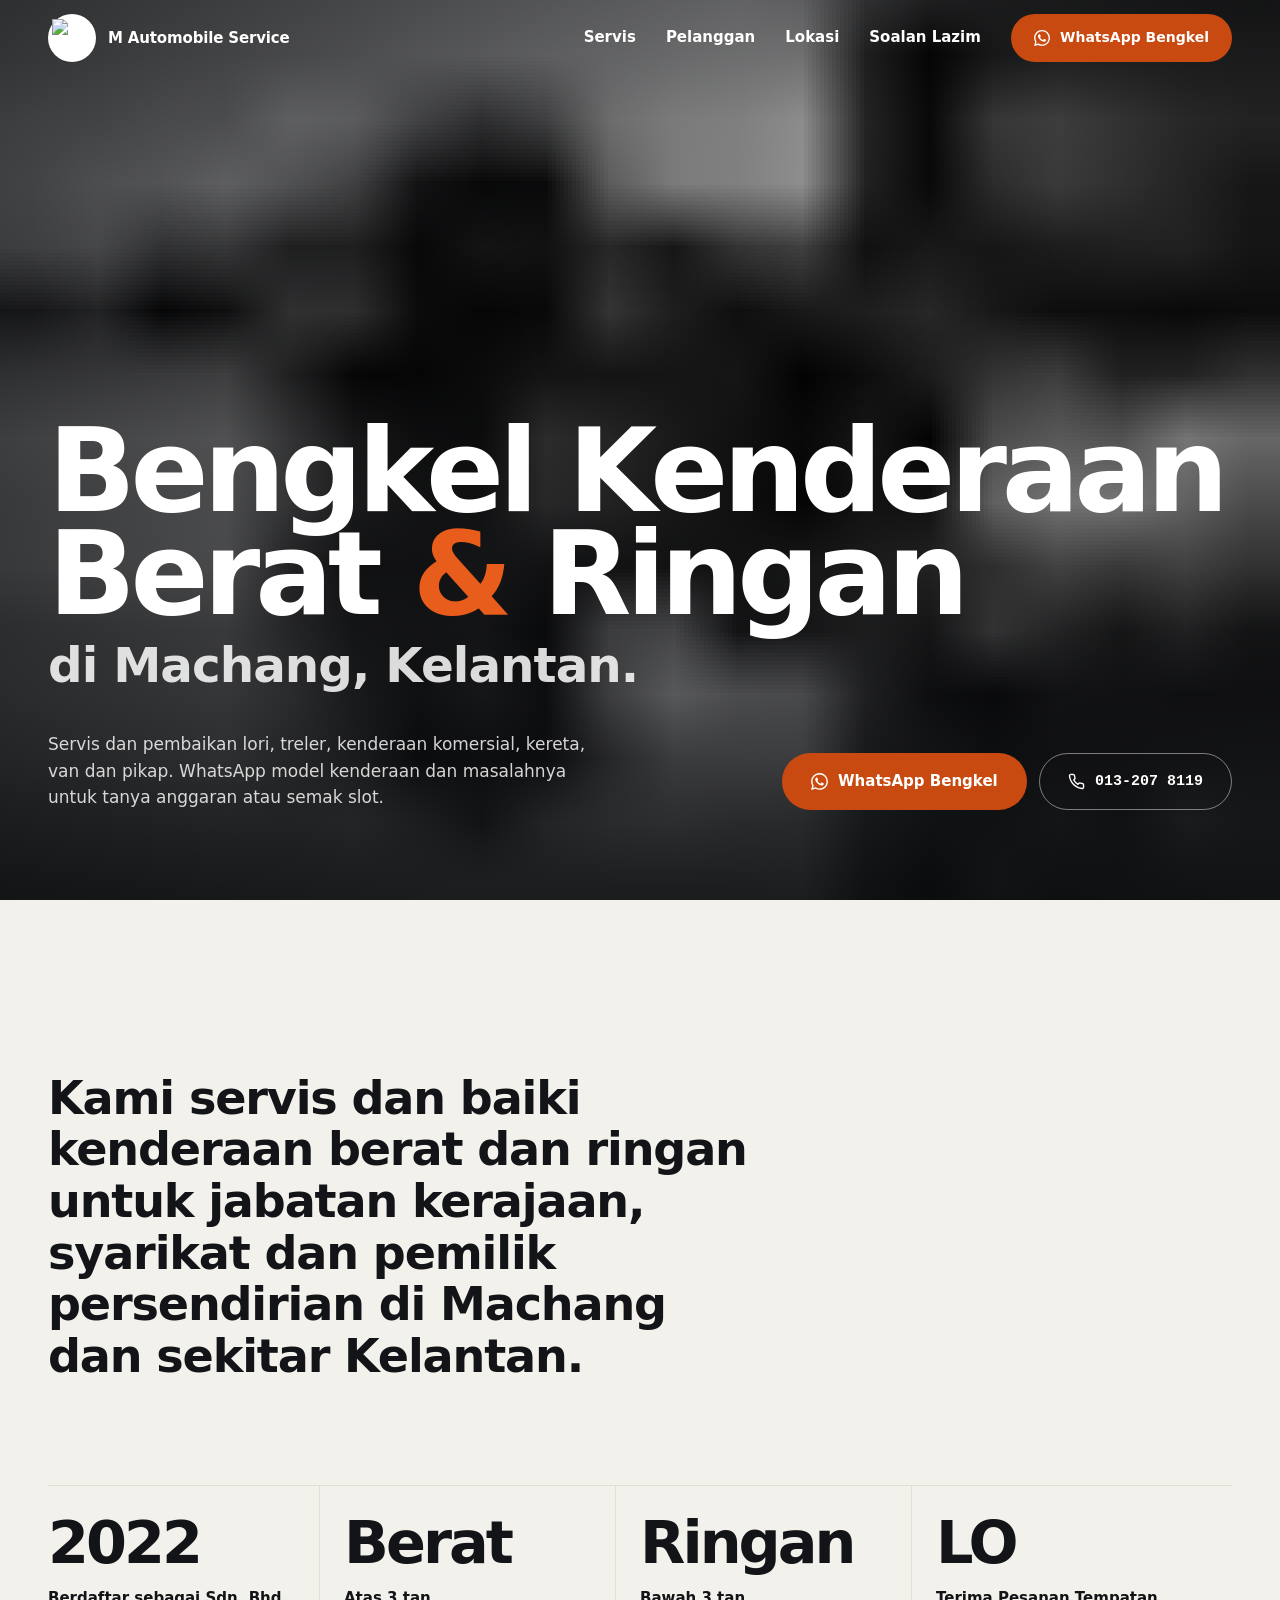
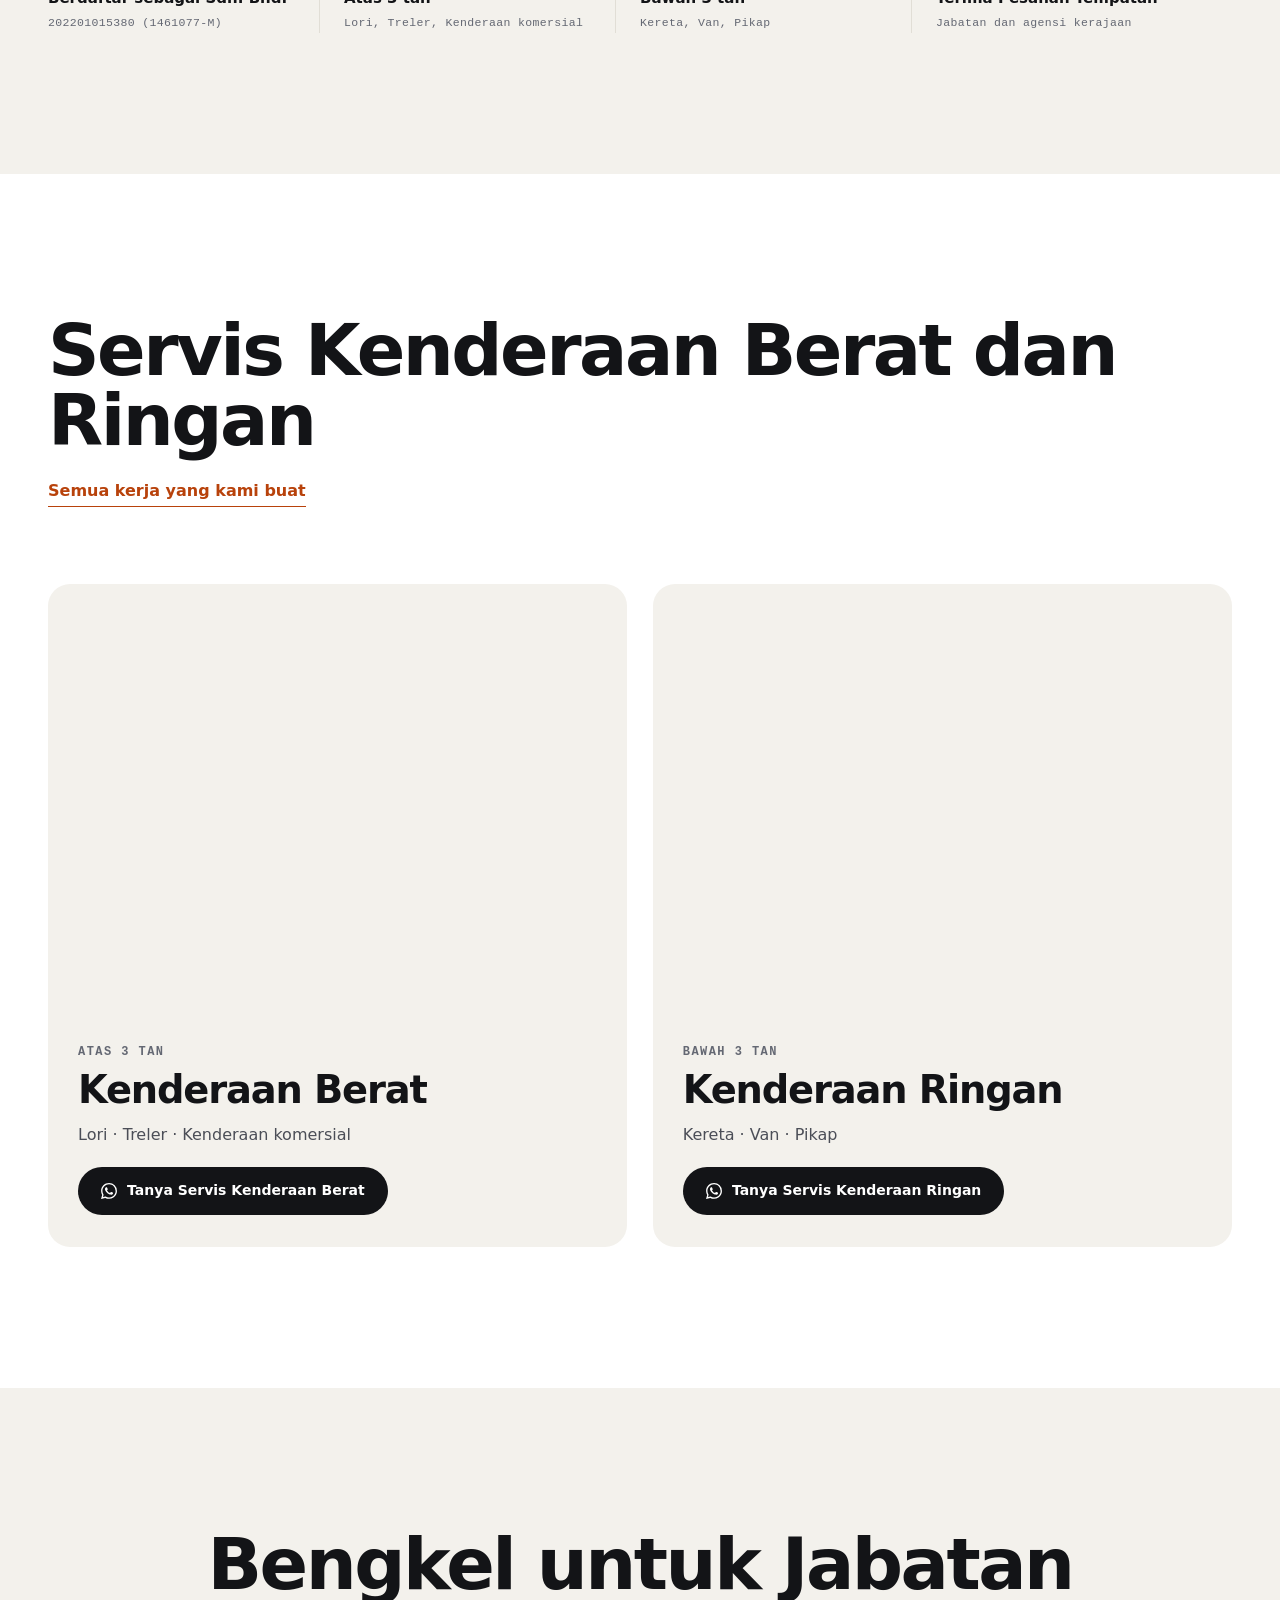
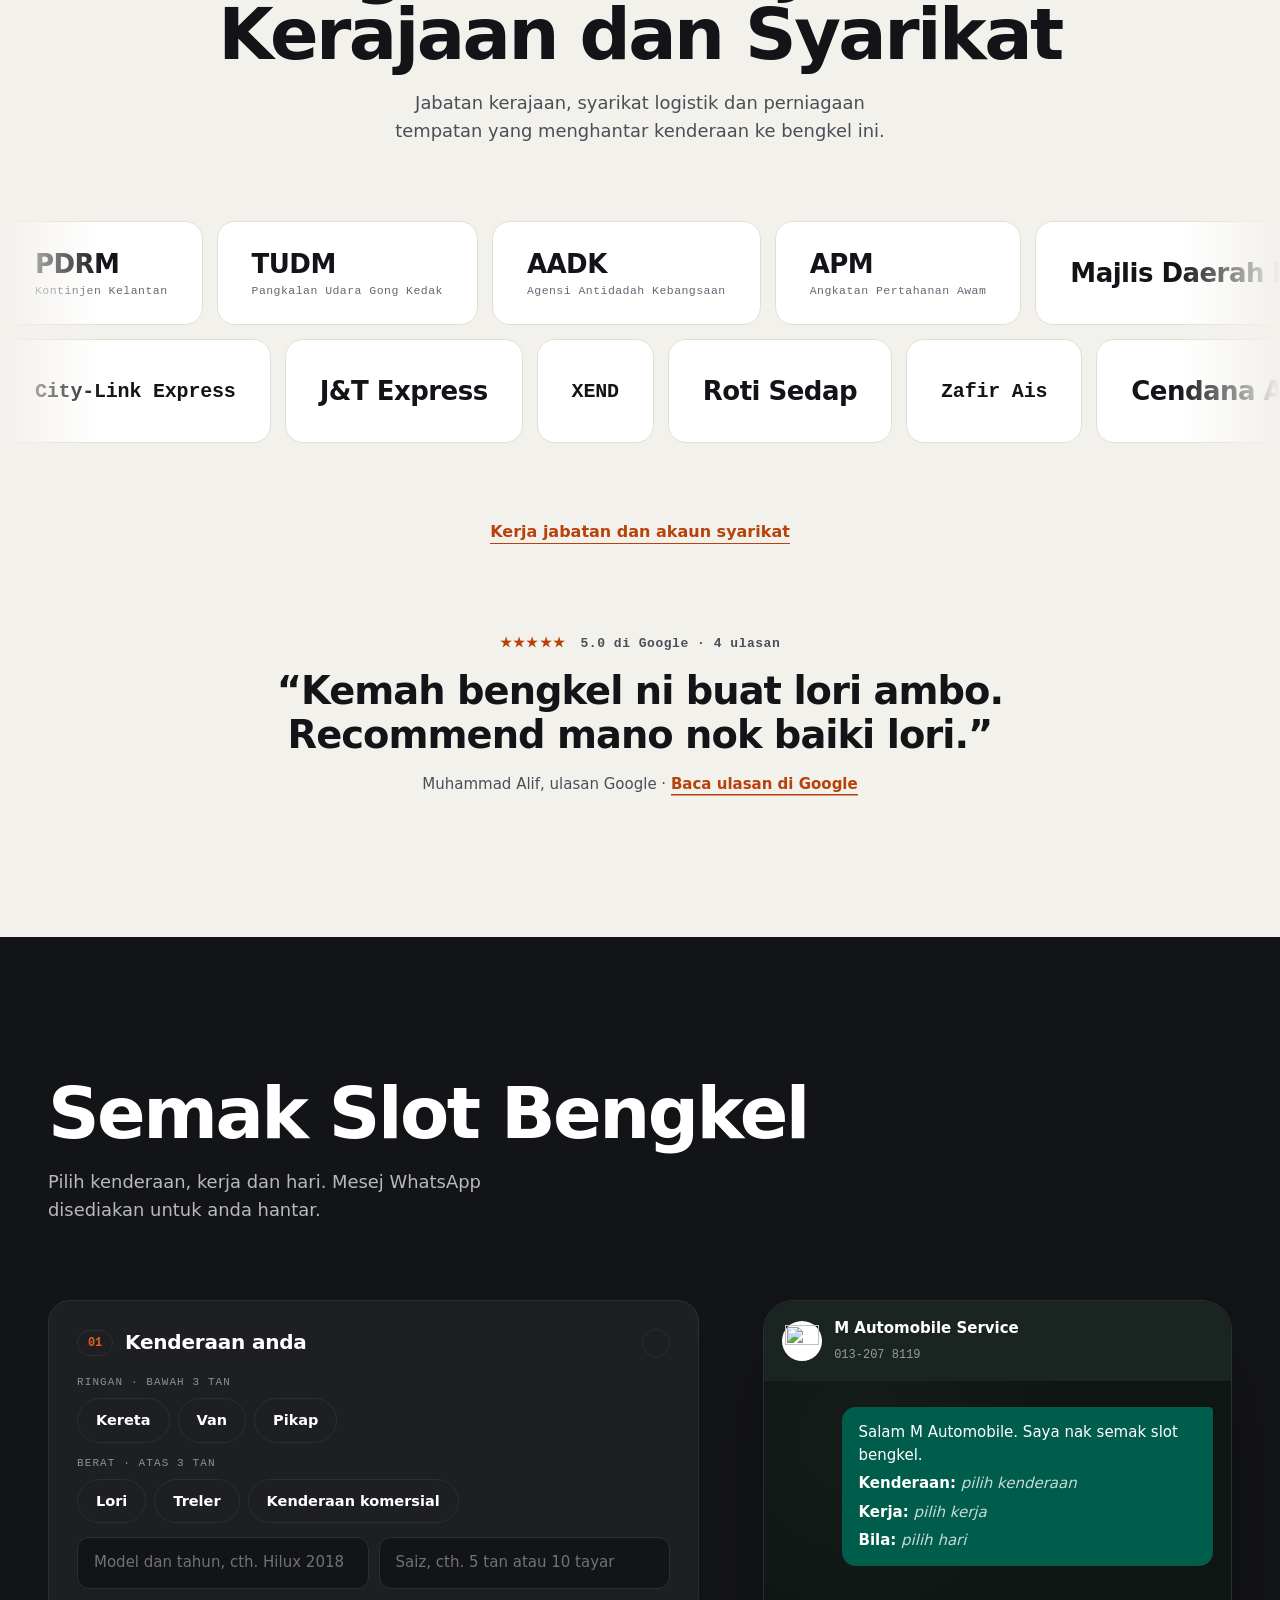
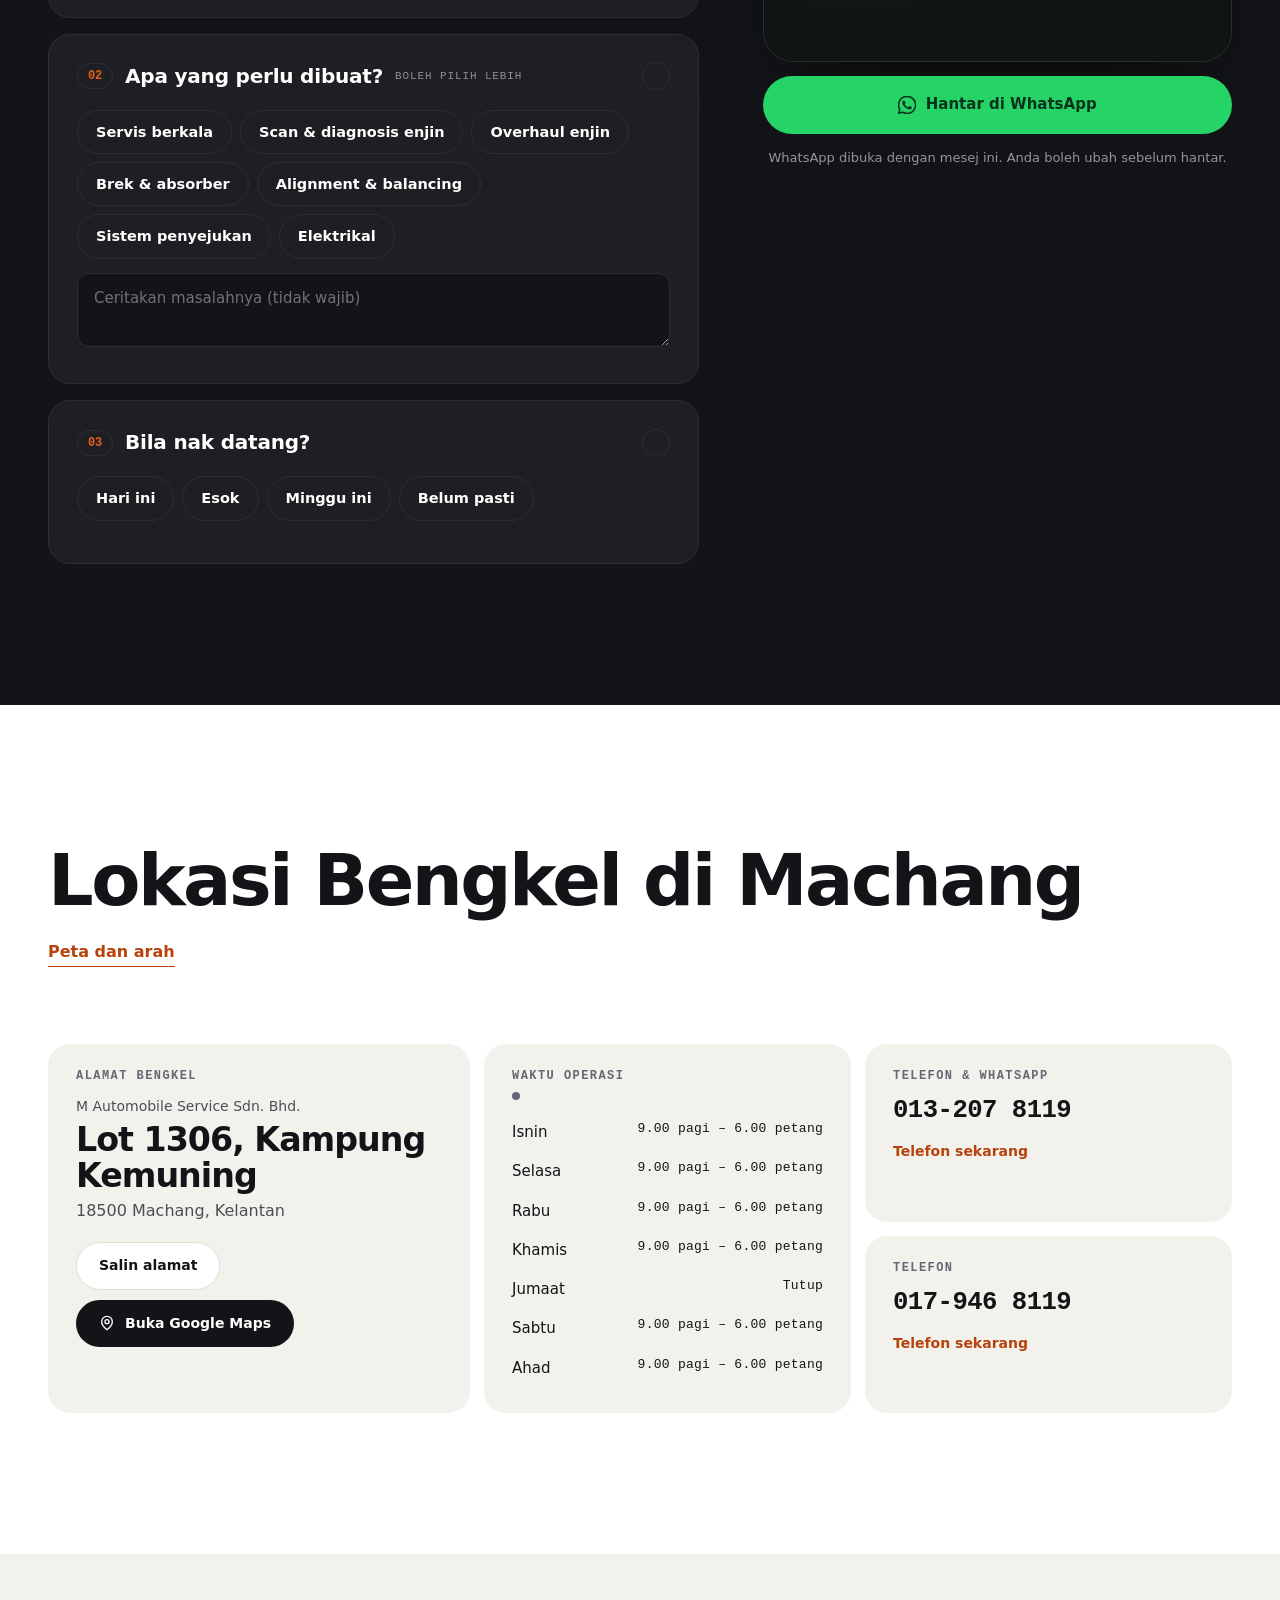
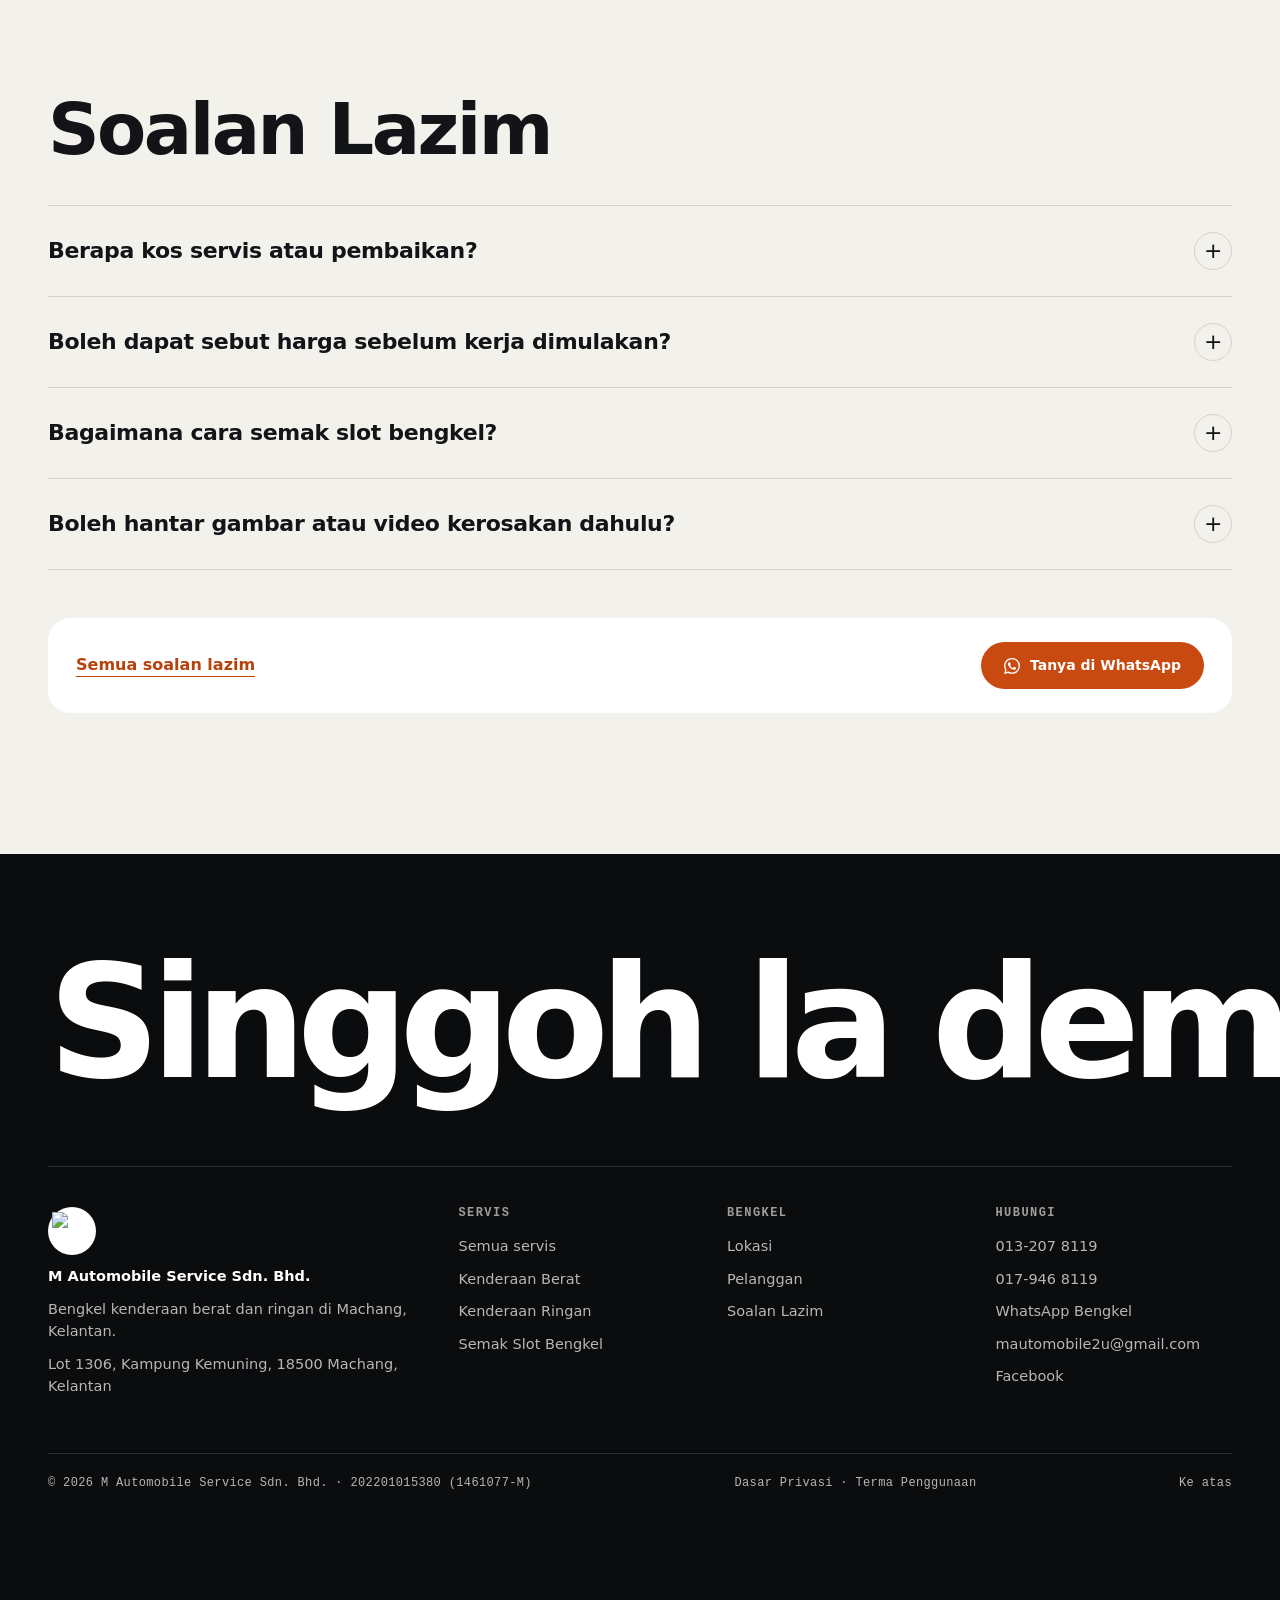
==== commit 337b408e: "Use Malaysian photos, add OG image and live site URL - Hero, heavy and light vehicle photos replaced" ====
--- a/public/index.html
+++ b/public/index.html
@@ -13,6 +13,13 @@
 <meta property="og:title" content="Bengkel Lori &amp; Kereta di Machang, Kelantan | M Automobile">
 <meta property="og:description" content="Bengkel kenderaan berat dan ringan di Machang, Kelantan. Servis dan pembaikan lori, treler, kenderaan komersial, kereta, van dan pikap. WhatsApp 013-207 8119.">
 <meta name="twitter:card" content="summary_large_image">
+<link rel="canonical" href="https://m-automobile-mockup.mnifanmohdariff.workers.dev/">
+<meta property="og:url" content="https://m-automobile-mockup.mnifanmohdariff.workers.dev/">
+<meta property="og:image" content="https://m-automobile-mockup.mnifanmohdariff.workers.dev/og.jpg">
+<meta property="og:image:width" content="1200">
+<meta property="og:image:height" content="630">
+<meta property="og:image:alt" content="M Automobile Service: bengkel kenderaan berat dan ringan di Machang, Kelantan">
+<meta name="twitter:image" content="https://m-automobile-mockup.mnifanmohdariff.workers.dev/og.jpg">
 
 <script>
 (function(){var d=document.documentElement;if(matchMedia('(prefers-reduced-motion: reduce)').matches)return;d.classList.add('motion');try{if(sessionStorage.getItem('mt')){d.classList.add('curtain-on');sessionStorage.removeItem('mt')}}catch(e){}})();
@@ -21,9 +28,9 @@
 <link rel="preload" href="/assets/fonts/HankenGrotesk-400-800.woff2" as="font" type="font/woff2" crossorigin>
 <link rel="preload" href="/assets/fonts/SpaceMono-400.woff2" as="font" type="font/woff2" crossorigin>
 <link rel="preload" href="/assets/fonts/SpaceMono-700.woff2" as="font" type="font/woff2" crossorigin>
-<link rel="preload" as="image" href="/assets/img/photo-1706741843463-11efe018ea1b-1920-q42.webp" imagesrcset="/assets/img/photo-1706741843463-11efe018ea1b-640-q42.webp 640w, /assets/img/photo-1706741843463-11efe018ea1b-960-q42.webp 960w, /assets/img/photo-1706741843463-11efe018ea1b-1280-q42.webp 1280w, /assets/img/photo-1706741843463-11efe018ea1b-1600-q42.webp 1600w, /assets/img/photo-1706741843463-11efe018ea1b-1920-q42.webp 1920w" imagesizes="100vw" fetchpriority="high">
-<style>@font-face{font-family:'Hanken Grotesk';font-style:normal;font-weight:400 800;font-display:swap;src:url(/assets/fonts/HankenGrotesk-400-800.woff2) format('woff2');unicode-range:U+0000-00FF,U+0131,U+0152-0153,U+02BB-02BC,U+02C6,U+02DA,U+02DC,U+0304,U+0308,U+0329,U+2000-206F,U+20AC,U+2122,U+2191,U+2193,U+2212,U+2215,U+FEFF,U+FFFD}@font-face{font-family:'Space Mono';font-style:normal;font-weight:400;font-display:swap;src:url(/assets/fonts/SpaceMono-400.woff2) format('woff2');unicode-range:U+0000-00FF,U+0131,U+0152-0153,U+02BB-02BC,U+02C6,U+02DA,U+02DC,U+0304,U+0308,U+0329,U+2000-206F,U+20AC,U+2122,U+2191,U+2193,U+2212,U+2215,U+FEFF,U+FFFD}@font-face{font-family:'Space Mono';font-style:normal;font-weight:700;font-display:swap;src:url(/assets/fonts/SpaceMono-700.woff2) format('woff2');unicode-range:U+0000-00FF,U+0131,U+0152-0153,U+02BB-02BC,U+02C6,U+02DA,U+02DC,U+0304,U+0308,U+0329,U+2000-206F,U+20AC,U+2122,U+2191,U+2193,U+2212,U+2215,U+FEFF,U+FFFD}html.lenis,html.lenis body{height:auto}.lenis:not(.lenis-autoToggle).lenis-stopped{overflow:clip}.lenis.lenis-smooth [data-lenis-prevent]{overscroll-behavior:contain}.lenis.lenis-smooth iframe{pointer-events:none}.lenis.lenis-autoToggle{transition-property:overflow;transition-duration:1ms;transition-behavior:allow-discrete}:root{--ink:#131417;--ink-2:#1D1F23;--ink-deep:#0B0C0E;--cream:#F3F1EC;--white:#fff;--orange:#E85D1B;--orange-dk:#B8420B;--line:#E1DED6;--line-dk:#2C2E34;--text-2:#4B4E57;--muted:#646873;--orange-btn:#C94A10;--wa:#25D366;--sans:"Hanken Grotesk",system-ui,sans-serif;--mono:"Space Mono",ui-monospace,monospace;--wrap:1320px;--gut:clamp(20px,4vw,48px);--ease:cubic-bezier(.22,1,.36,1)}*,*::before,*::after{box-sizing:border-box}html{-webkit-text-size-adjust:100%;background:var(--ink);overscroll-behavior-y:none}body{overflow-x:clip;margin:0;font:400 16px/1.55 var(--sans);color:var(--ink);background:var(--white);-webkit-font-smoothing:antialiased}img{display:block;max-width:100%;height:auto}a{color:inherit;text-decoration:none}h1,h2,h3,p{margin:0}button{font:inherit;cursor:pointer}:focus-visible{outline:2px solid var(--orange);outline-offset:3px;border-radius:4px}.sr{position:absolute;width:1px;height:1px;overflow:hidden;clip:rect(0 0 0 0);white-space:nowrap}.skip{position:absolute;left:12px;top:-60px;background:var(--orange);color:#fff;padding:10px 16px;border-radius:8px;z-index:100}.skip:focus{top:12px}.wrap{max-width:var(--wrap);margin:0 auto;padding:0 var(--gut)}.center{text-align:center}.muted{color:var(--muted)}.eyebrow{font:700 12px/1 var(--mono);letter-spacing:.12em;text-transform:uppercase;color:var(--muted);display:flex;align-items:center;gap:12px}.eyebrow b{color:var(--orange-dk);font-weight:700}.eyebrow b::after{content:"";display:inline-block;width:28px;height:1px;background:currentColor;vertical-align:middle;margin-left:12px;opacity:.5}.center .eyebrow{justify-content:center}h2{font-size:clamp(36px,5.6vw,76px);line-height:.98;font-weight:800;letter-spacing:-.035em;margin-top:20px}h2:first-child{margin-top:0}.lede{font-size:clamp(17px,1.4vw,20px);color:var(--text-2);max-width:46ch;margin-top:20px}.center .lede{margin-inline:auto}.link{color:var(--orange-dk);font-weight:600;padding-bottom:3px;background:linear-gradient(currentColor,currentColor) 0 100% / 100% 1.5px no-repeat}.link:hover{animation:underline-sweep .75s var(--ease)}@keyframes underline-sweep{0%{background-size:100% 1.5px;background-position:100% 100%}45%{background-size:0 1.5px;background-position:100% 100%}46%{background-size:0 1.5px;background-position:0 100%}100%{background-size:100% 1.5px;background-position:0 100%}}.cat h3 a{background:linear-gradient(currentColor,currentColor) 0 100% / 0 2px no-repeat;transition:background-size .5s var(--ease)}.cat:hover h3 a{background-size:100% 2px}.see-also{transition:background .3s,transform .4s var(--ease)}.see-also:hover{transform:translateY(-3px)}.btn[href*="wa.me"]::before,.btn[href^="tel:"]::before,.btn[href*="share.google"]::before{content:"";width:1.15em;height:1.15em;flex:none;background:currentColor;-webkit-mask:var(--ico) center / contain no-repeat;mask:var(--ico) center / contain no-repeat}.btn[href*="wa.me"]{--ico:url("data:image/svg+xml,%3Csvg xmlns='http://www.w3.org/2000/svg' viewBox='0 0 24 24'%3E%3Cpath d='M17.472 14.382c-.297-.149-1.758-.867-2.03-.967-.273-.099-.471-.148-.67.15-.197.297-.767.966-.94 1.164-.173.199-.347.223-.644.075-.297-.15-1.255-.463-2.39-1.475-.883-.788-1.48-1.761-1.653-2.059-.173-.297-.018-.458.13-.606.134-.133.298-.347.446-.52.149-.174.198-.298.298-.497.099-.198.05-.371-.025-.52-.075-.149-.669-1.612-.916-2.207-.242-.579-.487-.5-.669-.51-.173-.008-.371-.01-.57-.01-.198 0-.52.074-.792.372-.272.297-1.04 1.016-1.04 2.479 0 1.462 1.065 2.875 1.213 3.074.149.198 2.096 3.2 5.077 4.487.709.306 1.262.489 1.694.625.712.227 1.36.195 1.871.118.571-.085 1.758-.719 2.006-1.413.248-.694.248-1.289.173-1.413-.074-.124-.272-.198-.57-.347m-5.421 7.403h-.004a9.87 9.87 0 01-5.031-1.378l-.361-.214-3.741.982.998-3.648-.235-.374a9.86 9.86 0 01-1.51-5.26c.001-5.45 4.436-9.884 9.888-9.884 2.64 0 5.122 1.03 6.988 2.898a9.825 9.825 0 012.893 6.994c-.003 5.45-4.437 9.884-9.885 9.884m8.413-18.297A11.815 11.815 0 0012.05 0C5.495 0 .16 5.335.157 11.892c0 2.096.547 4.142 1.588 5.945L.057 24l6.305-1.654a11.882 11.882 0 005.683 1.448h.005c6.554 0 11.89-5.335 11.893-11.893a11.821 11.821 0 00-3.48-8.413z'/%3E%3C/svg%3E")}.btn[href^="tel:"]{--ico:url("data:image/svg+xml,%3Csvg xmlns='http://www.w3.org/2000/svg' viewBox='0 0 24 24' fill='none' stroke='%23000' stroke-width='2' stroke-linecap='round' stroke-linejoin='round'%3E%3Cpath d='M22 16.92v3a2 2 0 0 1-2.18 2 19.79 19.79 0 0 1-8.63-3.07 19.5 19.5 0 0 1-6-6 19.79 19.79 0 0 1-3.07-8.67A2 2 0 0 1 4.11 2h3a2 2 0 0 1 2 1.72 12.84 12.84 0 0 0 .7 2.81 2 2 0 0 1-.45 2.11L8.09 9.91a16 16 0 0 0 6 6l1.27-1.27a2 2 0 0 1 2.11-.45 12.84 12.84 0 0 0 2.81.7A2 2 0 0 1 22 16.92z'/%3E%3C/svg%3E")}.btn[href*="share.google"]{--ico:url("data:image/svg+xml,%3Csvg xmlns='http://www.w3.org/2000/svg' viewBox='0 0 24 24' fill='none' stroke='%23000' stroke-width='2' stroke-linecap='round' stroke-linejoin='round'%3E%3Cpath d='M20 10c0 6-8 12-8 12s-8-6-8-12a8 8 0 0 1 16 0Z'/%3E%3Ccircle cx='12' cy='10' r='3'/%3E%3C/svg%3E")}.btn{display:inline-flex;align-items:center;justify-content:center;gap:10px;padding:16px 28px;border-radius:999px;font-weight:700;font-size:15px;border:1.5px solid transparent;transition:background .25s,color .25s,border-color .25s,transform .25s var(--ease);white-space:nowrap}.btn:active{transform:scale(.97)}.btn-sm{padding:12px 22px;font-size:14px}.btn-o{background:var(--orange-btn);color:#fff}.btn-o:hover{background:var(--orange-dk)}.btn-ink{background:var(--ink);color:#fff}.btn-ink:hover{background:#2A2C31}.btn-line{border-color:rgba(255,255,255,.45);color:#fff;font-family:var(--mono)}.btn-line:hover{background:#fff;color:var(--ink)}.btn-line-dk{border-color:var(--line);background:#fff;color:var(--ink)}.btn-line-dk:hover{border-color:var(--ink)}.btn-wa{background:var(--wa);color:#06331A}.btn-wa:hover{background:#3BE07A}.hdr{position:fixed;inset:0 0 auto;z-index:50;color:#fff;transition:background .35s,color .35s,transform .45s var(--ease),box-shadow .35s}.hdr.solid{background:rgba(243,241,236,.92);backdrop-filter:blur(12px);color:var(--ink);box-shadow:0 1px 0 var(--line)}.hdr.hide{transform:translateY(-100%)}.hdr-in{display:flex;align-items:center;justify-content:space-between;height:76px}.brand{display:flex;align-items:center;gap:12px}.brand-logo{width:48px;height:48px;border-radius:50%;background:#fff;display:grid;place-items:center;flex:none;box-shadow:0 0 0 1px rgba(0,0,0,.06)}.brand-logo img{width:40px;height:auto}.brand-txt{display:flex;flex-direction:column;line-height:1.2}.brand-txt b{font-size:15px;letter-spacing:-.01em}.brand-txt small{font:400 11px var(--mono);opacity:.7;letter-spacing:.04em}.nav{display:flex;align-items:center;gap:30px;font-weight:600;font-size:15px}.nav>a:not(.btn){position:relative}.nav>a:not(.btn)::after{content:"";position:absolute;left:0;right:0;bottom:-4px;height:1.5px;background:currentColor;transform:scaleX(0);transform-origin:right;transition:transform .4s var(--ease)}.nav>a:not(.btn):hover::after,.nav>a[aria-current]::after{transform:scaleX(1);transform-origin:left}.menu-btn{display:none;width:46px;height:46px;border-radius:50%;border:1.5px solid currentColor;background:none;color:inherit;flex-direction:column;justify-content:center;align-items:center;gap:4px}.menu-btn span{width:18px;height:1.5px;background:currentColor;transition:transform .3s,opacity .3s}.menu-btn[aria-expanded="true"] span:nth-child(1){transform:translateY(5.5px) rotate(45deg)}.menu-btn[aria-expanded="true"] span:nth-child(2){opacity:0}.menu-btn[aria-expanded="true"] span:nth-child(3){transform:translateY(-5.5px) rotate(-45deg)}.hero{position:relative;min-height:100svh;color:#fff;background:var(--ink);display:flex;flex-direction:column;justify-content:flex-end;overflow:hidden}.hero-media{position:absolute;inset:0;background:center 70% / cover no-repeat}.hero-media img{width:100%;height:100%;object-fit:cover;object-position:60% 70%;transform-origin:50% 80%}.hero-media::after{content:"";position:absolute;inset:0;background:linear-gradient(180deg,rgba(10,11,13,.55) 0%,rgba(10,11,13,.15) 35%,rgba(10,11,13,.85) 100%),linear-gradient(90deg,rgba(10,11,13,.6),transparent 70%)}.hero-in{position:relative;width:100%;padding-top:140px;padding-bottom:clamp(48px,7vw,96px)}.hero-eyebrow{color:rgba(255,255,255,.75)}.dot{width:8px;height:8px;border-radius:50%;background:var(--orange);box-shadow:0 0 0 4px rgba(232,93,27,.25)}.hero-h1{margin-top:24px;font-size:clamp(46px,9vw,142px);line-height:.9;font-weight:800;letter-spacing:-.045em}.hero-h1 .l{display:block}.hero-h1 em{font-style:normal;color:var(--orange)}.hero-h1 .l-sm{font-size:.42em;letter-spacing:-.02em;font-weight:600;margin-top:.35em;color:rgba(255,255,255,.85)}.hero-foot{display:flex;justify-content:space-between;align-items:flex-end;gap:40px;margin-top:44px;flex-wrap:wrap}.hero-sub{max-width:52ch;font-size:17px;color:rgba(255,255,255,.82)}.hero-cta{display:flex;gap:12px;flex-wrap:wrap}.hero-bar{position:relative;width:100%;display:flex;justify-content:space-between;gap:20px;padding-top:18px;padding-bottom:22px;border-top:1px solid rgba(255,255,255,.18);font:400 12px var(--mono);letter-spacing:.08em;text-transform:uppercase;color:rgba(255,255,255,.7)}.scroll-cue i{font-style:normal;display:inline-block;animation:bob 1.8s ease-in-out infinite}@keyframes bob{50%{transform:translateY(4px)}}.sec{padding:clamp(80px,11vw,160px) 0;position:relative}.sec-cream{background:var(--cream)}.sec-ink{background:var(--ink);color:#fff}.sec-ink .eyebrow{color:rgba(255,255,255,.55)}.sec-ink .eyebrow b{color:var(--orange)}.sec-ink .lede{color:rgba(255,255,255,.7)}.sec-head{margin-bottom:clamp(48px,6vw,80px)}.statement{font-size:clamp(26px,3.6vw,52px);line-height:1.12;font-weight:600;letter-spacing:-.025em;margin-top:32px;max-width:24ch;text-wrap:balance}.statement .w{opacity:.18}.stats{list-style:none;padding:0;margin:clamp(56px,8vw,110px) 0 0;display:grid;grid-template-columns:repeat(4,1fr);border-top:1px solid var(--line)}.stats li{padding:28px 24px 0 0;border-right:1px solid var(--line);margin-right:24px}.stats li:last-child{border-right:0}.stats b{display:block;font-size:clamp(48px,6vw,92px);line-height:1;font-weight:800;letter-spacing:-.05em}.stats span{display:block;margin-top:14px;font-weight:600;font-size:15px}.stats small{font:400 11.5px var(--mono);color:var(--muted);letter-spacing:.03em}.cats{display:grid;grid-template-columns:1fr 1fr;gap:clamp(16px,2vw,28px)}.cat{background:var(--cream);border-radius:22px;overflow:hidden;display:flex;flex-direction:column}.cat-img{display:block;aspect-ratio:4/3;overflow:hidden}.cat-img img{width:100%;height:118%;object-fit:cover;transition:scale .9s var(--ease)}.cat:hover .cat-img img{scale:1.04}.cat-body{padding:28px 30px 32px;display:flex;flex-direction:column;gap:12px;align-items:flex-start}.cat h3{font-size:clamp(28px,3vw,40px);letter-spacing:-.03em;line-height:1.05}.cat-types{color:var(--text-2);margin-bottom:8px}.jobs{list-style:none;margin:clamp(56px,7vw,96px) 0 0;padding:0;border-top:1px solid var(--line)}.job{--fill:#9A3A0E;position:relative;display:grid;grid-template-columns:1fr auto;align-items:center;gap:20px;padding:26px 0;border-bottom:1px solid var(--line);transition:padding .5s var(--ease),color .25s}.job>:not(.job-fill){position:relative;z-index:1}.job-fill{position:absolute;inset:-1px 0;background:var(--fill);opacity:0;transition:opacity .9s ease-out}.job-t{font-size:clamp(22px,2.6vw,38px);letter-spacing:-.03em;font-weight:700;line-height:1.1;white-space:nowrap}.job-d{color:var(--muted);font-size:14px;text-align:right;transition:opacity .25s,color .25s}.job>.job-imgs{position:absolute;right:16px;top:50%;translate:0 -50%;display:flex;gap:6px;pointer-events:none}.job-imgs img{width:104px;height:74px;object-fit:cover;border-radius:6px;opacity:0;transform:translateX(24px);transition:opacity .3s,transform .5s var(--ease)}.job.on{color:#fff;padding:34px 16px}.job.on .job-fill{opacity:1;transition:opacity .12s}.job.on .job-d{opacity:0}.job.on .job-imgs img{opacity:1;transform:none}.job.on .job-imgs img:nth-child(2){transition-delay:.04s}.job.on .job-imgs img:nth-child(3){transition-delay:.08s}.job.on .job-imgs img:nth-child(4){transition-delay:.12s}.sec-clients{overflow:hidden}.marquee{margin:clamp(48px,6vw,80px) 0;display:grid;gap:14px}.mq-row{overflow:hidden;-webkit-mask:linear-gradient(90deg,transparent,#000 8%,#000 92%,transparent);mask:linear-gradient(90deg,transparent,#000 8%,#000 92%,transparent)}.mq-track{display:flex;width:max-content}.mq-i{display:inline-flex;flex-direction:column;justify-content:center;min-height:104px;padding:18px 34px;background:#fff;border:1px solid var(--line);border-radius:18px;white-space:nowrap;margin-right:14px}.mq-i b{font-size:26px;letter-spacing:-.02em;font-weight:800;line-height:1.1}.mq-i small{font:400 11.5px var(--mono);color:var(--muted);letter-spacing:.04em;margin-top:6px}.mq-i.mono b{font:700 20px var(--mono);letter-spacing:-.01em}@keyframes marquee{to{transform:translateX(-50%)}}.motion .mq-track{animation:marquee 40s linear infinite}.motion .mq-rev .mq-track{animation-direction:reverse}.mq-row:hover .mq-track{animation-play-state:paused}html:not(.motion) .mq-track{flex-wrap:wrap;width:auto;justify-content:center;row-gap:14px}html:not(.motion) .mq-dup{display:none}.enq{display:grid;grid-template-columns:1.25fr .9fr;gap:clamp(32px,5vw,80px);align-items:start}.enq-steps{display:grid;gap:16px}.step{margin:0;border:1px solid var(--line-dk);background:var(--ink-2);border-radius:22px;padding:26px 28px 28px;transition:border-color .4s}.step.done{border-color:rgba(232,93,27,.55)}.step legend{float:left;width:100%;display:flex;align-items:center;gap:12px;font-size:20px;font-weight:700;letter-spacing:-.01em;margin-bottom:18px;padding:0}.step legend small{font:400 11px var(--mono);color:rgba(255,255,255,.5);text-transform:uppercase;letter-spacing:.08em}.sn{font:700 12px var(--mono);color:var(--orange);border:1px solid var(--line-dk);border-radius:999px;padding:5px 10px}.tick{margin-left:auto;width:28px;height:28px;border-radius:50%;border:1px solid var(--line-dk);display:grid;place-items:center;transition:background .3s,border-color .3s}.tick svg{width:16px;height:16px;fill:none;stroke:#fff;stroke-width:2.4;stroke-linecap:round;stroke-linejoin:round;stroke-dasharray:24;stroke-dashoffset:24;transition:stroke-dashoffset .5s var(--ease) .1s}.step.done .tick{background:var(--orange);border-color:var(--orange)}.step.done .tick svg{stroke-dashoffset:0}.chip-label{clear:both;font:400 11px var(--mono);color:rgba(255,255,255,.5);text-transform:uppercase;letter-spacing:.1em;margin:6px 0 10px}.chips{clear:both;display:flex;flex-wrap:wrap;gap:8px;margin-bottom:14px}.chip input{position:absolute;opacity:0;pointer-events:none}.chip span{display:inline-block;padding:10px 18px;border-radius:999px;border:1px solid var(--line-dk);font-size:14.5px;font-weight:600;cursor:pointer;transition:background .2s,border-color .2s,color .2s,transform .2s var(--ease);user-select:none}.chip span:hover{border-color:rgba(255,255,255,.4)}.chip input:checked + span{background:#fff;color:var(--ink);border-color:#fff}.chip input:focus-visible + span{outline:2px solid var(--orange);outline-offset:2px}.fields{display:grid;grid-template-columns:1fr 1fr;gap:10px}.field{display:block}.field input,.field textarea{width:100%;background:var(--ink);border:1px solid var(--line-dk);color:#fff;border-radius:12px;padding:13px 16px;font:inherit;font-size:15px;resize:vertical}.field input::placeholder,.field textarea::placeholder{color:rgba(255,255,255,.4)}.field input:focus,.field textarea:focus{outline:none;border-color:var(--orange)}.phone-wrap{position:sticky;top:100px;display:grid;gap:14px;justify-items:stretch}.phone{background:#0E1512;border:1px solid var(--line-dk);border-radius:30px;overflow:hidden;box-shadow:0 40px 80px -30px rgba(0,0,0,.6)}.chat-head{display:flex;align-items:center;gap:12px;padding:16px 18px;background:#1A2420}.chat-head .av{width:40px;height:40px;border-radius:50%;background:#fff;display:grid;place-items:center}.chat-head b{display:block;font-size:15px}.chat-head small{font:400 12px var(--mono);color:rgba(255,255,255,.55)}.chat-body{padding:26px 18px 34px;min-height:280px;background:radial-gradient(circle at 20% 20%,rgba(255,255,255,.03),transparent 50%),#0E1512}.bubble{background:#005C4B;border-radius:14px 4px 14px 14px;padding:14px 16px;margin-left:14%;font-size:15px;line-height:1.5;display:grid;gap:6px}.bubble .v.empty{color:rgba(255,255,255,.78);font-style:italic}.note{font-size:13px;color:rgba(255,255,255,.55);text-align:center}.loc{display:grid;grid-template-columns:1fr 1.15fr;gap:clamp(20px,3vw,40px)}.loc-info{display:grid;gap:14px;align-content:start}.card{background:var(--cream);border-radius:22px;padding:26px 28px;display:block}.card .eyebrow{margin-bottom:14px}.addr-co{color:var(--text-2);font-size:14px}.addr-big{font-size:clamp(26px,2.6vw,34px);font-weight:800;letter-spacing:-.03em;line-height:1.1;margin:4px 0}.addr-sm{color:var(--text-2);margin-bottom:18px}.hours-na{font-size:17px;font-weight:600}.phones{display:grid;grid-template-columns:1fr 1fr;gap:14px}.phone-card b{display:block;font:700 clamp(20px,2vw,26px) var(--mono);letter-spacing:-.02em;margin-bottom:14px}.phone-card .go{font-size:14px;font-weight:600;color:var(--orange-dk)}.phone-card{transition:background .3s,transform .4s var(--ease)}.phone-card:hover{background:#ECE8E0;transform:translateY(-3px)}.loc-map iframe{width:100%;aspect-ratio:4/3.4;border:0;border-radius:22px;background:var(--cream);filter:grayscale(.25) contrast(1.05)}.dialect{font-size:clamp(26px,3vw,38px);font-weight:700;letter-spacing:-.03em;margin-top:22px}.dialect em{font-style:normal;color:var(--orange-dk)}.loc-map .muted{margin-top:6px;font-size:14px}.faq-head{display:flex;justify-content:space-between;align-items:flex-end;gap:40px;flex-wrap:wrap;margin-bottom:40px}.search input{width:min(380px,100%);padding:16px 22px;border-radius:999px;border:1px solid var(--line);background:#fff;font:inherit}.search input:focus{outline:none;border-color:var(--ink)}.faq-count{font:400 12px var(--mono);margin-bottom:12px;min-height:1em}.faq{border-top:1px solid #D6D2C8}.faq details{border-bottom:1px solid #D6D2C8}.faq summary{list-style:none;cursor:pointer;display:flex;justify-content:space-between;align-items:center;gap:24px;padding:26px 0;font-size:clamp(18px,1.8vw,22px);font-weight:700;letter-spacing:-.015em}.faq summary::-webkit-details-marker{display:none}.faq summary::after{content:"+";flex:none;width:38px;height:38px;border-radius:50%;border:1px solid #D6D2C8;display:grid;place-items:center;font-weight:400;font-size:22px;transition:transform .4s var(--ease),background .3s,color .3s}.faq details[open] summary::after{transform:rotate(45deg);background:var(--ink);color:#fff;border-color:var(--ink)}.faq .ans{overflow:hidden}.faq .ans p{padding:0 60px 26px 0;color:var(--text-2);max-width:70ch}.faq mark{background:#FDEBE1;color:inherit;border-radius:3px;padding:0 2px}.faq-empty{padding:32px 0}.faq-empty .row{display:flex;gap:10px;flex-wrap:wrap;margin-top:14px}.faq-close{margin-top:48px;display:flex;justify-content:space-between;align-items:center;gap:20px;flex-wrap:wrap;background:#fff;border-radius:22px;padding:24px 28px}.ftr{background:var(--ink-deep);color:rgba(255,255,255,.7);padding:clamp(60px,8vw,110px) 0 110px;overflow:hidden}.ftr-big{font-size:clamp(52px,12.2vw,190px);line-height:.85;font-weight:800;letter-spacing:-.06em;color:#fff;white-space:nowrap}.ftr-big span{display:inline-block}.ftr-cols{display:grid;grid-template-columns:1.6fr 1fr 1fr 1fr;gap:32px;margin-top:clamp(48px,6vw,90px);padding-top:40px;border-top:1px solid var(--line-dk)}.ftr-cols>*{display:flex;flex-direction:column;gap:10px;align-items:flex-start;font-size:14.5px}.ftr-cols .eyebrow{color:rgba(255,255,255,.6);margin-bottom:6px}.ftr-cols a:hover{color:#fff}.ftr-brand b{color:#fff}.ftr-bot{display:flex;justify-content:space-between;gap:20px;flex-wrap:wrap;margin-top:56px;padding-top:22px;border-top:1px solid var(--line-dk);font:400 12px var(--mono);letter-spacing:.03em}.ftr-bot a:hover{color:#fff}.phero{position:relative;color:#fff;background:var(--ink);overflow:hidden;padding:150px 0 clamp(56px,7vw,100px)}.phero-in{position:relative}.phero-h1{font-size:clamp(40px,6.4vw,96px);line-height:.95;max-width:16ch;text-wrap:balance}.phero .hero-sub{margin-top:28px}.phero .hero-cta{margin-top:32px}.phero-has-img .phero-in{min-height:52vh;display:flex;flex-direction:column;justify-content:flex-end}.phero-media{position:absolute;inset:0;background:center / cover no-repeat}.phero-media img{width:100%;height:100%;object-fit:cover}.phero-media::after{content:"";position:absolute;inset:0;background:linear-gradient(90deg,rgba(10,11,13,.92) 0%,rgba(10,11,13,.7) 45%,rgba(10,11,13,.35) 100%),linear-gradient(180deg,rgba(10,11,13,.5),transparent 30%)}.crumbs{font:400 12px var(--mono);letter-spacing:.06em;color:rgba(255,255,255,.6);display:flex;flex-wrap:wrap;gap:8px}.crumbs a:hover{color:#fff}.crumbs [aria-current]{color:#fff}.row{display:flex;gap:10px;flex-wrap:wrap;align-items:center}.sec-tight{padding:clamp(48px,6vw,80px) 0}.sec-head-row{display:flex;justify-content:space-between;align-items:flex-end;gap:24px;flex-wrap:wrap}.stats-txt b{font-size:clamp(40px,4.6vw,72px)}.loc-mini{display:grid;grid-template-columns:1.15fr 1fr 1fr;gap:14px;align-items:stretch}.loc-mini .phones{grid-template-columns:1fr}.split{display:grid;grid-template-columns:1fr 1fr;gap:clamp(40px,6vw,96px);align-items:start}.split-big{font-size:clamp(36px,4.4vw,64px);font-weight:800;letter-spacing:-.04em;line-height:1;margin:18px 0 22px}.tags{list-style:none;padding:0;margin:0;display:flex;flex-wrap:wrap;gap:8px}.tags li{padding:10px 18px;border-radius:999px;background:var(--cream);font-weight:600}.worklist{list-style:none;padding:0;margin:18px 0 0;border-top:1px solid var(--line)}.worklist li{display:grid;grid-template-columns:48px 1fr;gap:12px;padding:18px 0;border-bottom:1px solid var(--line);font-size:clamp(17px,1.5vw,20px);font-weight:600;letter-spacing:-.01em}.worklist .n{font:700 12px var(--mono);color:var(--orange-dk);padding-top:5px}.worklist-dk{border-color:var(--line-dk);margin-bottom:28px}.worklist-dk li{border-color:var(--line-dk)}.worklist-dk .n{color:var(--orange)}.see-also{display:grid;gap:10px;padding:clamp(28px,4vw,48px);border-radius:26px;background:var(--cream);transition:background .3s}.see-also:hover{background:#ECE8E0}.see-also b{font-size:clamp(32px,4.6vw,64px);letter-spacing:-.04em;line-height:1}.clist{list-style:none;padding:0;margin:32px 0 0;border-top:1px solid var(--line)}.clist li{display:flex;flex-direction:column;gap:4px;padding:20px 0;border-bottom:1px solid var(--line)}.clist b{font-size:clamp(20px,2vw,26px);letter-spacing:-.02em}.clist small{font:400 12px var(--mono);color:var(--muted);letter-spacing:.03em}.ways{display:grid;grid-template-columns:1fr 1fr;gap:clamp(16px,2vw,28px)}.way{background:#fff;border-radius:22px;padding:clamp(26px,3vw,40px);display:flex;flex-direction:column;gap:16px;align-items:flex-start}.way h3{font-size:clamp(28px,3vw,40px);letter-spacing:-.03em;line-height:1.05}.checks{list-style:none;padding:0;margin:0 0 10px;display:grid;gap:12px}.checks li{padding-left:30px;position:relative;color:var(--text-2)}.checks li::before{content:"";position:absolute;left:0;top:.3em;width:18px;height:18px;border-radius:50%;background:var(--orange) url("data:image/svg+xml,%3Csvg xmlns='http://www.w3.org/2000/svg' viewBox='0 0 24 24' fill='none' stroke='%23fff' stroke-width='3' stroke-linecap='round' stroke-linejoin='round'%3E%3Cpath d='M5 12.5l4.5 4.5L19 7.5'/%3E%3C/svg%3E") center/12px no-repeat}.cta-band{margin-top:48px;display:flex;justify-content:space-between;align-items:center;gap:20px;flex-wrap:wrap;background:#fff;border-radius:22px;padding:24px 28px}.hours{list-style:none;padding:0;margin:0;display:grid;gap:2px}.hours li{display:flex;justify-content:space-between;gap:16px;padding:7px 10px;margin:0 -10px;border-radius:8px;font-size:15px}.hours li b{font:400 13px var(--mono);letter-spacing:.02em}.hours li.today{background:#fff;font-weight:700}.hours li.today b{font-weight:700}.hours-now{display:flex;align-items:center;gap:10px;font-weight:700;margin:-4px 0 14px}.hours-now .dot{box-shadow:none;background:var(--muted)}.hours-now.open .dot{background:#1F9D55;box-shadow:0 0 0 4px rgba(31,157,85,.18)}.phone-card b.fb{font:800 clamp(18px,1.8vw,22px) var(--sans);letter-spacing:-.02em}.prose{max-width:calc(72ch + 2 * var(--gut))}.prose h2{font-size:clamp(22px,2.2vw,28px);letter-spacing:-.02em;line-height:1.2;margin:40px 0 10px}.prose p{color:var(--text-2)}.review{margin-top:clamp(56px,7vw,96px);max-width:860px}.review-stars{font:700 13px var(--mono);letter-spacing:.04em;color:var(--text-2)}.review-stars span{color:var(--orange-dk);letter-spacing:.1em;margin-right:6px}.review blockquote{margin:18px 0 16px;font-size:clamp(24px,3vw,40px);line-height:1.15;font-weight:700;letter-spacing:-.025em;text-wrap:balance}.review figcaption{color:var(--text-2);font-size:15px}.curtain{position:fixed;inset:0;z-index:300;background:var(--orange);display:grid;place-items:center;transform:translateY(100%);visibility:hidden;pointer-events:none}.curtain-mark{display:flex;flex-direction:column;align-items:center;gap:14px;color:#fff}.curtain .brand-logo{width:76px;height:76px;box-shadow:none}.curtain .brand-logo img{width:60px}.curtain-txt{font:700 12px var(--mono);letter-spacing:.16em;text-transform:uppercase}.curtain.cover{visibility:visible;pointer-events:auto;animation:curtain-in .55s cubic-bezier(.76,0,.24,1) forwards}.curtain.cover .curtain-mark{animation:mark-in .55s cubic-bezier(.22,1,.36,1) .12s both}.curtain-on .curtain{visibility:visible;transform:none;animation:curtain-out .75s cubic-bezier(.76,0,.24,1) .1s forwards}.curtain-on .curtain .curtain-mark{animation:mark-out .5s cubic-bezier(.76,0,.24,1) forwards}@keyframes curtain-in{from{transform:translateY(100%)}to{transform:none}}@keyframes curtain-out{from{transform:none}to{transform:translateY(-100%);visibility:hidden}}@keyframes mark-in{from{opacity:0;transform:translateY(24px)}to{opacity:1;transform:none}}@keyframes mark-out{from{opacity:1;transform:none}to{opacity:0;transform:translateY(-24px)}}.dock{display:none}@keyframes rise{from{opacity:.001;transform:translateY(.45em)}to{opacity:1;transform:none}}@keyframes settle{from{transform:scale(1.12)}to{transform:none}}.curtain-on .hero-h1 .l,.curtain-on .phero-h1,.curtain-on [data-hero],.curtain-on .crumbs{animation:rise 1.1s var(--ease) backwards}.curtain-on .crumbs{animation-delay:.5s}.curtain-on .hero-h1 .l:nth-child(1),.curtain-on .phero-h1{animation-delay:.55s}.curtain-on .hero-h1 .l:nth-child(2){animation-delay:.63s}.curtain-on .hero-h1 .l:nth-child(3){animation-delay:.71s}.curtain-on [data-hero]{animation-duration:.9s;animation-delay:.6s}.curtain-on .hero-media img,.curtain-on .phero-media img{animation:settle 2s var(--ease) backwards;animation-delay:.45s}@media (max-width:1000px){.stats{grid-template-columns:1fr 1fr}.stats li:nth-child(2){border-right:0}.stats li:nth-child(n+3){margin-top:28px;border-top:1px solid var(--line)}.enq,.loc,.split,.loc-mini{grid-template-columns:1fr}.phone-wrap{position:static}.ftr-cols{grid-template-columns:1fr 1fr 1fr}.ftr-brand{grid-column:1 / -1}}@media (max-width:760px){.menu-btn{display:inline-flex}.brand-txt small{display:none}.nav{position:fixed;inset:76px 12px auto;flex-direction:column;align-items:stretch;gap:0;padding:12px;background:var(--white);color:var(--ink);border-radius:20px;box-shadow:0 30px 60px -20px rgba(0,0,0,.35);opacity:0;visibility:hidden;transform:translateY(-8px);transition:opacity .3s,transform .3s var(--ease),visibility .3s}.nav.open{opacity:1;visibility:visible;transform:none}.nav>a:not(.btn){padding:16px 12px;border-bottom:1px solid var(--line);font-size:18px}.nav>a:not(.btn)::after{display:none}.nav .btn{margin-top:12px}.hide-sm{display:none}.hero-h1{font-size:10.6vw}.hero-h1 .l-sm{font-size:.5em}.hero-foot{margin-top:28px;gap:24px}.hero-foot>*{min-width:0;width:100%}.hero-sub{font-size:16px}.hero-cta .btn{flex:1;padding-inline:14px}.hero-media img{object-position:70% 70%}.cats,.phones,.fields,.ways{grid-template-columns:1fr}.phero{padding-top:120px}.phero-h1{font-size:clamp(34px,9.4vw,52px)}.phero .hero-cta .btn{flex:1;padding-inline:14px}.job{grid-template-columns:1fr;gap:6px;padding:20px 0}.job.on{padding:20px 0}.job-fill{inset:-1px -14px;border-radius:12px}.job-t{white-space:normal}.job-d{text-align:left}.job.on .job-d{opacity:1;color:rgba(255,255,255,.8)}.job>.job-imgs{position:relative;right:auto;top:auto;translate:none;margin-top:10px}.job-imgs img{width:calc((100% - 18px) / 4);height:64px}.mq-i{min-height:84px;padding:14px 24px}.mq-i b{font-size:20px}.step{padding:22px 18px}.bubble{margin-left:6%}.faq .ans p{padding-right:0}.ftr-cols{grid-template-columns:1fr 1fr}.dock{display:grid;grid-template-columns:1fr 1fr;gap:8px;position:fixed;inset:auto 10px 10px;z-index:45;padding:8px;background:rgba(19,20,23,.92);backdrop-filter:blur(10px);border-radius:999px;transform:translateY(140%);transition:transform .45s var(--ease)}.dock.show{transform:none}.dock .btn{padding:14px 10px;font-size:14px}}@media (prefers-reduced-motion:reduce){*,*::before,*::after{animation:none !important;transition:none !important}.curtain{display:none}}</style>
-<script type="application/ld+json">{"@context":"https://schema.org","@type":"AutoRepair","name":"M Automobile Service Sdn. Bhd.","telephone":"+60132078119","address":{"@type":"PostalAddress","streetAddress":"Lot 1306, Kampung Kemuning","postalCode":"18500","addressLocality":"Machang","addressRegion":"Kelantan","addressCountry":"MY"},"areaServed":[{"@type":"City","name":"Machang"},{"@type":"State","name":"Kelantan"}],"identifier":{"@type":"PropertyValue","name":"No. pendaftaran SSM","value":"202201015380 (1461077-M)"},"foundingDate":"2022","hasMap":"https://share.google/wVdMZot1FgRkjnZRT","openingHoursSpecification":[{"@type":"OpeningHoursSpecification","dayOfWeek":["Monday","Tuesday","Wednesday","Thursday","Saturday","Sunday"],"opens":"09:00","closes":"18:00"}],"sameAs":["https://www.facebook.com/p/M-Automobile-Service-Sdn-Bhd-61572429508459/"],"email":"mautomobile2u@gmail.com","knowsAbout":["Lori","Treler","Kenderaan komersial","Kereta","Van","Pikap","Servis berkala","Scan & diagnosis enjin","Overhaul enjin","Brek & absorber","Alignment & balancing","Sistem penyejukan","Elektrikal"],"hasOfferCatalog":{"@type":"OfferCatalog","name":"Servis bengkel","itemListElement":[{"@type":"Offer","itemOffered":{"@type":"Service","name":"Servis berkala","description":"Lori, treler, kereta, van dan pikap"}},{"@type":"Offer","itemOffered":{"@type":"Service","name":"Scan & diagnosis enjin","description":"Scan komputer sebelum pembaikan"}},{"@type":"Offer","itemOffered":{"@type":"Service","name":"Overhaul enjin","description":"Kenderaan berat dan ringan"}},{"@type":"Offer","itemOffered":{"@type":"Service","name":"Brek & absorber","description":"Pemeriksaan dan penggantian"}},{"@type":"Offer","itemOffered":{"@type":"Service","name":"Alignment & balancing","description":"Tayar kenderaan berat dan ringan"}},{"@type":"Offer","itemOffered":{"@type":"Service","name":"Sistem penyejukan","description":"Radiator, hos dan kipas"}},{"@type":"Offer","itemOffered":{"@type":"Service","name":"Elektrikal","description":"Pendawaian, bateri dan lampu"}}]}}</script>
+<link rel="preload" as="image" href="/assets/img/pexels-37154110-1920-q74.webp" imagesrcset="/assets/img/pexels-37154110-640-q74.webp 640w, /assets/img/pexels-37154110-960-q74.webp 960w, /assets/img/pexels-37154110-1280-q74.webp 1280w, /assets/img/pexels-37154110-1600-q74.webp 1600w, /assets/img/pexels-37154110-1920-q74.webp 1920w" imagesizes="100vw" fetchpriority="high">
+<style>@font-face{font-family:'Hanken Grotesk';font-style:normal;font-weight:400 800;font-display:swap;src:url(/assets/fonts/HankenGrotesk-400-800.woff2) format('woff2');unicode-range:U+0000-00FF,U+0131,U+0152-0153,U+02BB-02BC,U+02C6,U+02DA,U+02DC,U+0304,U+0308,U+0329,U+2000-206F,U+20AC,U+2122,U+2191,U+2193,U+2212,U+2215,U+FEFF,U+FFFD}@font-face{font-family:'Space Mono';font-style:normal;font-weight:400;font-display:swap;src:url(/assets/fonts/SpaceMono-400.woff2) format('woff2');unicode-range:U+0000-00FF,U+0131,U+0152-0153,U+02BB-02BC,U+02C6,U+02DA,U+02DC,U+0304,U+0308,U+0329,U+2000-206F,U+20AC,U+2122,U+2191,U+2193,U+2212,U+2215,U+FEFF,U+FFFD}@font-face{font-family:'Space Mono';font-style:normal;font-weight:700;font-display:swap;src:url(/assets/fonts/SpaceMono-700.woff2) format('woff2');unicode-range:U+0000-00FF,U+0131,U+0152-0153,U+02BB-02BC,U+02C6,U+02DA,U+02DC,U+0304,U+0308,U+0329,U+2000-206F,U+20AC,U+2122,U+2191,U+2193,U+2212,U+2215,U+FEFF,U+FFFD}html.lenis,html.lenis body{height:auto}.lenis:not(.lenis-autoToggle).lenis-stopped{overflow:clip}.lenis.lenis-smooth [data-lenis-prevent]{overscroll-behavior:contain}.lenis.lenis-smooth iframe{pointer-events:none}.lenis.lenis-autoToggle{transition-property:overflow;transition-duration:1ms;transition-behavior:allow-discrete}:root{--ink:#131417;--ink-2:#1D1F23;--ink-deep:#0B0C0E;--cream:#F3F1EC;--white:#fff;--orange:#E85D1B;--orange-dk:#B8420B;--line:#E1DED6;--line-dk:#2C2E34;--text-2:#4B4E57;--muted:#646873;--orange-btn:#C94A10;--wa:#25D366;--sans:"Hanken Grotesk",system-ui,sans-serif;--mono:"Space Mono",ui-monospace,monospace;--wrap:1320px;--gut:clamp(20px,4vw,48px);--ease:cubic-bezier(.22,1,.36,1)}*,*::before,*::after{box-sizing:border-box}html{-webkit-text-size-adjust:100%;background:var(--ink);overscroll-behavior-y:none}body{overflow-x:clip;margin:0;font:400 16px/1.55 var(--sans);color:var(--ink);background:var(--white);-webkit-font-smoothing:antialiased}img{display:block;max-width:100%;height:auto}a{color:inherit;text-decoration:none}h1,h2,h3,p{margin:0}button{font:inherit;cursor:pointer}:focus-visible{outline:2px solid var(--orange);outline-offset:3px;border-radius:4px}.sr{position:absolute;width:1px;height:1px;overflow:hidden;clip:rect(0 0 0 0);white-space:nowrap}.skip{position:absolute;left:12px;top:-60px;background:var(--orange);color:#fff;padding:10px 16px;border-radius:8px;z-index:100}.skip:focus{top:12px}.wrap{max-width:var(--wrap);margin:0 auto;padding:0 var(--gut)}.center{text-align:center}.muted{color:var(--muted)}.eyebrow{font:700 12px/1 var(--mono);letter-spacing:.12em;text-transform:uppercase;color:var(--muted);display:flex;align-items:center;gap:12px}.eyebrow b{color:var(--orange-dk);font-weight:700}.eyebrow b::after{content:"";display:inline-block;width:28px;height:1px;background:currentColor;vertical-align:middle;margin-left:12px;opacity:.5}.center .eyebrow{justify-content:center}h2{font-size:clamp(36px,5.6vw,76px);line-height:.98;font-weight:800;letter-spacing:-.035em;margin-top:20px}h2:first-child{margin-top:0}.lede{font-size:clamp(17px,1.4vw,20px);color:var(--text-2);max-width:46ch;margin-top:20px}.center .lede{margin-inline:auto}.link{color:var(--orange-dk);font-weight:600;padding-bottom:3px;background:linear-gradient(currentColor,currentColor) 0 100% / 100% 1.5px no-repeat}.link:hover{animation:underline-sweep .75s var(--ease)}@keyframes underline-sweep{0%{background-size:100% 1.5px;background-position:100% 100%}45%{background-size:0 1.5px;background-position:100% 100%}46%{background-size:0 1.5px;background-position:0 100%}100%{background-size:100% 1.5px;background-position:0 100%}}.cat h3 a{background:linear-gradient(currentColor,currentColor) 0 100% / 0 2px no-repeat;transition:background-size .5s var(--ease)}.cat:hover h3 a{background-size:100% 2px}.see-also{transition:background .3s,transform .4s var(--ease)}.see-also:hover{transform:translateY(-3px)}.btn[href*="wa.me"]::before,.btn[href^="tel:"]::before,.btn[href*="share.google"]::before{content:"";width:1.15em;height:1.15em;flex:none;background:currentColor;-webkit-mask:var(--ico) center / contain no-repeat;mask:var(--ico) center / contain no-repeat}.btn[href*="wa.me"]{--ico:url("data:image/svg+xml,%3Csvg xmlns='http://www.w3.org/2000/svg' viewBox='0 0 24 24'%3E%3Cpath d='M17.472 14.382c-.297-.149-1.758-.867-2.03-.967-.273-.099-.471-.148-.67.15-.197.297-.767.966-.94 1.164-.173.199-.347.223-.644.075-.297-.15-1.255-.463-2.39-1.475-.883-.788-1.48-1.761-1.653-2.059-.173-.297-.018-.458.13-.606.134-.133.298-.347.446-.52.149-.174.198-.298.298-.497.099-.198.05-.371-.025-.52-.075-.149-.669-1.612-.916-2.207-.242-.579-.487-.5-.669-.51-.173-.008-.371-.01-.57-.01-.198 0-.52.074-.792.372-.272.297-1.04 1.016-1.04 2.479 0 1.462 1.065 2.875 1.213 3.074.149.198 2.096 3.2 5.077 4.487.709.306 1.262.489 1.694.625.712.227 1.36.195 1.871.118.571-.085 1.758-.719 2.006-1.413.248-.694.248-1.289.173-1.413-.074-.124-.272-.198-.57-.347m-5.421 7.403h-.004a9.87 9.87 0 01-5.031-1.378l-.361-.214-3.741.982.998-3.648-.235-.374a9.86 9.86 0 01-1.51-5.26c.001-5.45 4.436-9.884 9.888-9.884 2.64 0 5.122 1.03 6.988 2.898a9.825 9.825 0 012.893 6.994c-.003 5.45-4.437 9.884-9.885 9.884m8.413-18.297A11.815 11.815 0 0012.05 0C5.495 0 .16 5.335.157 11.892c0 2.096.547 4.142 1.588 5.945L.057 24l6.305-1.654a11.882 11.882 0 005.683 1.448h.005c6.554 0 11.89-5.335 11.893-11.893a11.821 11.821 0 00-3.48-8.413z'/%3E%3C/svg%3E")}.btn[href^="tel:"]{--ico:url("data:image/svg+xml,%3Csvg xmlns='http://www.w3.org/2000/svg' viewBox='0 0 24 24' fill='none' stroke='%23000' stroke-width='2' stroke-linecap='round' stroke-linejoin='round'%3E%3Cpath d='M22 16.92v3a2 2 0 0 1-2.18 2 19.79 19.79 0 0 1-8.63-3.07 19.5 19.5 0 0 1-6-6 19.79 19.79 0 0 1-3.07-8.67A2 2 0 0 1 4.11 2h3a2 2 0 0 1 2 1.72 12.84 12.84 0 0 0 .7 2.81 2 2 0 0 1-.45 2.11L8.09 9.91a16 16 0 0 0 6 6l1.27-1.27a2 2 0 0 1 2.11-.45 12.84 12.84 0 0 0 2.81.7A2 2 0 0 1 22 16.92z'/%3E%3C/svg%3E")}.btn[href*="share.google"]{--ico:url("data:image/svg+xml,%3Csvg xmlns='http://www.w3.org/2000/svg' viewBox='0 0 24 24' fill='none' stroke='%23000' stroke-width='2' stroke-linecap='round' stroke-linejoin='round'%3E%3Cpath d='M20 10c0 6-8 12-8 12s-8-6-8-12a8 8 0 0 1 16 0Z'/%3E%3Ccircle cx='12' cy='10' r='3'/%3E%3C/svg%3E")}.btn{display:inline-flex;align-items:center;justify-content:center;gap:10px;padding:16px 28px;border-radius:999px;font-weight:700;font-size:15px;border:1.5px solid transparent;transition:background .25s,color .25s,border-color .25s,transform .25s var(--ease);white-space:nowrap}.btn:active{transform:scale(.97)}.btn-sm{padding:12px 22px;font-size:14px}.btn-o{background:var(--orange-btn);color:#fff}.btn-o:hover{background:var(--orange-dk)}.btn-ink{background:var(--ink);color:#fff}.btn-ink:hover{background:#2A2C31}.btn-line{border-color:rgba(255,255,255,.45);color:#fff;font-family:var(--mono)}.btn-line:hover{background:#fff;color:var(--ink)}.btn-line-dk{border-color:var(--line);background:#fff;color:var(--ink)}.btn-line-dk:hover{border-color:var(--ink)}.btn-wa{background:var(--wa);color:#06331A}.btn-wa:hover{background:#3BE07A}.hdr{position:fixed;inset:0 0 auto;z-index:50;color:#fff;transition:background .35s,color .35s,transform .45s var(--ease),box-shadow .35s}.hdr.solid{background:rgba(243,241,236,.92);backdrop-filter:blur(12px);color:var(--ink);box-shadow:0 1px 0 var(--line)}.hdr.hide{transform:translateY(-100%)}.hdr-in{display:flex;align-items:center;justify-content:space-between;height:76px}.brand{display:flex;align-items:center;gap:12px}.brand-logo{width:48px;height:48px;border-radius:50%;background:#fff;display:grid;place-items:center;flex:none;box-shadow:0 0 0 1px rgba(0,0,0,.06)}.brand-logo img{width:40px;height:auto}.brand-txt{display:flex;flex-direction:column;line-height:1.2}.brand-txt b{font-size:15px;letter-spacing:-.01em}.brand-txt small{font:400 11px var(--mono);opacity:.7;letter-spacing:.04em}.nav{display:flex;align-items:center;gap:30px;font-weight:600;font-size:15px}.nav>a:not(.btn){position:relative}.nav>a:not(.btn)::after{content:"";position:absolute;left:0;right:0;bottom:-4px;height:1.5px;background:currentColor;transform:scaleX(0);transform-origin:right;transition:transform .4s var(--ease)}.nav>a:not(.btn):hover::after,.nav>a[aria-current]::after{transform:scaleX(1);transform-origin:left}.menu-btn{display:none;width:46px;height:46px;border-radius:50%;border:1.5px solid currentColor;background:none;color:inherit;flex-direction:column;justify-content:center;align-items:center;gap:4px}.menu-btn span{width:18px;height:1.5px;background:currentColor;transition:transform .3s,opacity .3s}.menu-btn[aria-expanded="true"] span:nth-child(1){transform:translateY(5.5px) rotate(45deg)}.menu-btn[aria-expanded="true"] span:nth-child(2){opacity:0}.menu-btn[aria-expanded="true"] span:nth-child(3){transform:translateY(-5.5px) rotate(-45deg)}.hero{position:relative;min-height:100svh;color:#fff;background:var(--ink);display:flex;flex-direction:column;justify-content:flex-end;overflow:hidden}.hero-media{position:absolute;inset:0;background:50% 45% / cover no-repeat}.hero-media img{width:100%;height:100%;object-fit:cover;object-position:50% 45%;transform-origin:50% 80%}.hero-media::after{content:"";position:absolute;inset:0;background:linear-gradient(180deg,rgba(10,11,13,.55) 0%,rgba(10,11,13,.15) 35%,rgba(10,11,13,.85) 100%),linear-gradient(90deg,rgba(10,11,13,.6),transparent 70%)}.hero-in{position:relative;width:100%;padding-top:140px;padding-bottom:clamp(48px,7vw,96px)}.hero-eyebrow{color:rgba(255,255,255,.75)}.dot{width:8px;height:8px;border-radius:50%;background:var(--orange);box-shadow:0 0 0 4px rgba(232,93,27,.25)}.hero-h1{margin-top:24px;font-size:clamp(46px,9vw,142px);line-height:.9;font-weight:800;letter-spacing:-.045em}.hero-h1 .l{display:block}.hero-h1 em{font-style:normal;color:var(--orange)}.hero-h1 .l-sm{font-size:.42em;letter-spacing:-.02em;font-weight:600;margin-top:.35em;color:rgba(255,255,255,.85)}.hero-foot{display:flex;justify-content:space-between;align-items:flex-end;gap:40px;margin-top:44px;flex-wrap:wrap}.hero-sub{max-width:52ch;font-size:17px;color:rgba(255,255,255,.82)}.hero-cta{display:flex;gap:12px;flex-wrap:wrap}.hero-bar{position:relative;width:100%;display:flex;justify-content:space-between;gap:20px;padding-top:18px;padding-bottom:22px;border-top:1px solid rgba(255,255,255,.18);font:400 12px var(--mono);letter-spacing:.08em;text-transform:uppercase;color:rgba(255,255,255,.7)}.scroll-cue i{font-style:normal;display:inline-block;animation:bob 1.8s ease-in-out infinite}@keyframes bob{50%{transform:translateY(4px)}}.sec{padding:clamp(80px,11vw,160px) 0;position:relative}.sec-cream{background:var(--cream)}.sec-ink{background:var(--ink);color:#fff}.sec-ink .eyebrow{color:rgba(255,255,255,.55)}.sec-ink .eyebrow b{color:var(--orange)}.sec-ink .lede{color:rgba(255,255,255,.7)}.sec-head{margin-bottom:clamp(48px,6vw,80px)}.statement{font-size:clamp(26px,3.6vw,52px);line-height:1.12;font-weight:600;letter-spacing:-.025em;margin-top:32px;max-width:24ch;text-wrap:balance}.statement .w{opacity:.18}.stats{list-style:none;padding:0;margin:clamp(56px,8vw,110px) 0 0;display:grid;grid-template-columns:repeat(4,1fr);border-top:1px solid var(--line)}.stats li{padding:28px 24px 0 0;border-right:1px solid var(--line);margin-right:24px}.stats li:last-child{border-right:0}.stats b{display:block;font-size:clamp(48px,6vw,92px);line-height:1;font-weight:800;letter-spacing:-.05em}.stats span{display:block;margin-top:14px;font-weight:600;font-size:15px}.stats small{font:400 11.5px var(--mono);color:var(--muted);letter-spacing:.03em}.cats{display:grid;grid-template-columns:1fr 1fr;gap:clamp(16px,2vw,28px)}.cat{background:var(--cream);border-radius:22px;overflow:hidden;display:flex;flex-direction:column}.cat-img{display:block;aspect-ratio:4/3;overflow:hidden}.cat-img img{width:100%;height:118%;object-fit:cover;transition:scale .9s var(--ease)}.cat:hover .cat-img img{scale:1.04}.cat-body{padding:28px 30px 32px;display:flex;flex-direction:column;gap:12px;align-items:flex-start}.cat h3{font-size:clamp(28px,3vw,40px);letter-spacing:-.03em;line-height:1.05}.cat-types{color:var(--text-2);margin-bottom:8px}.jobs{list-style:none;margin:clamp(56px,7vw,96px) 0 0;padding:0;border-top:1px solid var(--line)}.job{--fill:#9A3A0E;position:relative;display:grid;grid-template-columns:1fr auto;align-items:center;gap:20px;padding:26px 0;border-bottom:1px solid var(--line);transition:padding .5s var(--ease),color .25s}.job>:not(.job-fill){position:relative;z-index:1}.job-fill{position:absolute;inset:-1px 0;background:var(--fill);opacity:0;transition:opacity .9s ease-out}.job-t{font-size:clamp(22px,2.6vw,38px);letter-spacing:-.03em;font-weight:700;line-height:1.1;white-space:nowrap}.job-d{color:var(--muted);font-size:14px;text-align:right;transition:opacity .25s,color .25s}.job>.job-imgs{position:absolute;right:16px;top:50%;translate:0 -50%;display:flex;gap:6px;pointer-events:none}.job-imgs img{width:104px;height:74px;object-fit:cover;border-radius:6px;opacity:0;transform:translateX(24px);transition:opacity .3s,transform .5s var(--ease)}.job.on{color:#fff;padding:34px 16px}.job.on .job-fill{opacity:1;transition:opacity .12s}.job.on .job-d{opacity:0}.job.on .job-imgs img{opacity:1;transform:none}.job.on .job-imgs img:nth-child(2){transition-delay:.04s}.job.on .job-imgs img:nth-child(3){transition-delay:.08s}.job.on .job-imgs img:nth-child(4){transition-delay:.12s}.sec-clients{overflow:hidden}.marquee{margin:clamp(48px,6vw,80px) 0;display:grid;gap:14px}.mq-row{overflow:hidden;-webkit-mask:linear-gradient(90deg,transparent,#000 8%,#000 92%,transparent);mask:linear-gradient(90deg,transparent,#000 8%,#000 92%,transparent)}.mq-track{display:flex;width:max-content}.mq-i{display:inline-flex;flex-direction:column;justify-content:center;min-height:104px;padding:18px 34px;background:#fff;border:1px solid var(--line);border-radius:18px;white-space:nowrap;margin-right:14px}.mq-i b{font-size:26px;letter-spacing:-.02em;font-weight:800;line-height:1.1}.mq-i small{font:400 11.5px var(--mono);color:var(--muted);letter-spacing:.04em;margin-top:6px}.mq-i.mono b{font:700 20px var(--mono);letter-spacing:-.01em}@keyframes marquee{to{transform:translateX(-50%)}}.motion .mq-track{animation:marquee 40s linear infinite}.motion .mq-rev .mq-track{animation-direction:reverse}.mq-row:hover .mq-track{animation-play-state:paused}html:not(.motion) .mq-track{flex-wrap:wrap;width:auto;justify-content:center;row-gap:14px}html:not(.motion) .mq-dup{display:none}.enq{display:grid;grid-template-columns:1.25fr .9fr;gap:clamp(32px,5vw,80px);align-items:start}.enq-steps{display:grid;gap:16px}.step{margin:0;border:1px solid var(--line-dk);background:var(--ink-2);border-radius:22px;padding:26px 28px 28px;transition:border-color .4s}.step.done{border-color:rgba(232,93,27,.55)}.step legend{float:left;width:100%;display:flex;align-items:center;gap:12px;font-size:20px;font-weight:700;letter-spacing:-.01em;margin-bottom:18px;padding:0}.step legend small{font:400 11px var(--mono);color:rgba(255,255,255,.5);text-transform:uppercase;letter-spacing:.08em}.sn{font:700 12px var(--mono);color:var(--orange);border:1px solid var(--line-dk);border-radius:999px;padding:5px 10px}.tick{margin-left:auto;width:28px;height:28px;border-radius:50%;border:1px solid var(--line-dk);display:grid;place-items:center;transition:background .3s,border-color .3s}.tick svg{width:16px;height:16px;fill:none;stroke:#fff;stroke-width:2.4;stroke-linecap:round;stroke-linejoin:round;stroke-dasharray:24;stroke-dashoffset:24;transition:stroke-dashoffset .5s var(--ease) .1s}.step.done .tick{background:var(--orange);border-color:var(--orange)}.step.done .tick svg{stroke-dashoffset:0}.chip-label{clear:both;font:400 11px var(--mono);color:rgba(255,255,255,.5);text-transform:uppercase;letter-spacing:.1em;margin:6px 0 10px}.chips{clear:both;display:flex;flex-wrap:wrap;gap:8px;margin-bottom:14px}.chip input{position:absolute;opacity:0;pointer-events:none}.chip span{display:inline-block;padding:10px 18px;border-radius:999px;border:1px solid var(--line-dk);font-size:14.5px;font-weight:600;cursor:pointer;transition:background .2s,border-color .2s,color .2s,transform .2s var(--ease);user-select:none}.chip span:hover{border-color:rgba(255,255,255,.4)}.chip input:checked + span{background:#fff;color:var(--ink);border-color:#fff}.chip input:focus-visible + span{outline:2px solid var(--orange);outline-offset:2px}.fields{display:grid;grid-template-columns:1fr 1fr;gap:10px}.field{display:block}.field input,.field textarea{width:100%;background:var(--ink);border:1px solid var(--line-dk);color:#fff;border-radius:12px;padding:13px 16px;font:inherit;font-size:15px;resize:vertical}.field input::placeholder,.field textarea::placeholder{color:rgba(255,255,255,.4)}.field input:focus,.field textarea:focus{outline:none;border-color:var(--orange)}.phone-wrap{position:sticky;top:100px;display:grid;gap:14px;justify-items:stretch}.phone{background:#0E1512;border:1px solid var(--line-dk);border-radius:30px;overflow:hidden;box-shadow:0 40px 80px -30px rgba(0,0,0,.6)}.chat-head{display:flex;align-items:center;gap:12px;padding:16px 18px;background:#1A2420}.chat-head .av{width:40px;height:40px;border-radius:50%;background:#fff;display:grid;place-items:center}.chat-head b{display:block;font-size:15px}.chat-head small{font:400 12px var(--mono);color:rgba(255,255,255,.55)}.chat-body{padding:26px 18px 34px;min-height:280px;background:radial-gradient(circle at 20% 20%,rgba(255,255,255,.03),transparent 50%),#0E1512}.bubble{background:#005C4B;border-radius:14px 4px 14px 14px;padding:14px 16px;margin-left:14%;font-size:15px;line-height:1.5;display:grid;gap:6px}.bubble .v.empty{color:rgba(255,255,255,.78);font-style:italic}.note{font-size:13px;color:rgba(255,255,255,.55);text-align:center}.loc{display:grid;grid-template-columns:1fr 1.15fr;gap:clamp(20px,3vw,40px)}.loc-info{display:grid;gap:14px;align-content:start}.card{background:var(--cream);border-radius:22px;padding:26px 28px;display:block}.card .eyebrow{margin-bottom:14px}.addr-co{color:var(--text-2);font-size:14px}.addr-big{font-size:clamp(26px,2.6vw,34px);font-weight:800;letter-spacing:-.03em;line-height:1.1;margin:4px 0}.addr-sm{color:var(--text-2);margin-bottom:18px}.hours-na{font-size:17px;font-weight:600}.phones{display:grid;grid-template-columns:1fr 1fr;gap:14px}.phone-card b{display:block;font:700 clamp(20px,2vw,26px) var(--mono);letter-spacing:-.02em;margin-bottom:14px}.phone-card .go{font-size:14px;font-weight:600;color:var(--orange-dk)}.phone-card{transition:background .3s,transform .4s var(--ease)}.phone-card:hover{background:#ECE8E0;transform:translateY(-3px)}.loc-map iframe{width:100%;aspect-ratio:4/3.4;border:0;border-radius:22px;background:var(--cream);filter:grayscale(.25) contrast(1.05)}.dialect{font-size:clamp(26px,3vw,38px);font-weight:700;letter-spacing:-.03em;margin-top:22px}.dialect em{font-style:normal;color:var(--orange-dk)}.loc-map .muted{margin-top:6px;font-size:14px}.faq-head{display:flex;justify-content:space-between;align-items:flex-end;gap:40px;flex-wrap:wrap;margin-bottom:40px}.search input{width:min(380px,100%);padding:16px 22px;border-radius:999px;border:1px solid var(--line);background:#fff;font:inherit}.search input:focus{outline:none;border-color:var(--ink)}.faq-count{font:400 12px var(--mono);margin-bottom:12px;min-height:1em}.faq{border-top:1px solid #D6D2C8}.faq details{border-bottom:1px solid #D6D2C8}.faq summary{list-style:none;cursor:pointer;display:flex;justify-content:space-between;align-items:center;gap:24px;padding:26px 0;font-size:clamp(18px,1.8vw,22px);font-weight:700;letter-spacing:-.015em}.faq summary::-webkit-details-marker{display:none}.faq summary::after{content:"+";flex:none;width:38px;height:38px;border-radius:50%;border:1px solid #D6D2C8;display:grid;place-items:center;font-weight:400;font-size:22px;transition:transform .4s var(--ease),background .3s,color .3s}.faq details[open] summary::after{transform:rotate(45deg);background:var(--ink);color:#fff;border-color:var(--ink)}.faq .ans{overflow:hidden}.faq .ans p{padding:0 60px 26px 0;color:var(--text-2);max-width:70ch}.faq mark{background:#FDEBE1;color:inherit;border-radius:3px;padding:0 2px}.faq-empty{padding:32px 0}.faq-empty .row{display:flex;gap:10px;flex-wrap:wrap;margin-top:14px}.faq-close{margin-top:48px;display:flex;justify-content:space-between;align-items:center;gap:20px;flex-wrap:wrap;background:#fff;border-radius:22px;padding:24px 28px}.ftr{background:var(--ink-deep);color:rgba(255,255,255,.7);padding:clamp(60px,8vw,110px) 0 110px;overflow:hidden}.ftr-big{font-size:clamp(52px,12.2vw,190px);line-height:.85;font-weight:800;letter-spacing:-.06em;color:#fff;white-space:nowrap}.ftr-big span{display:inline-block}.ftr-cols{display:grid;grid-template-columns:1.6fr 1fr 1fr 1fr;gap:32px;margin-top:clamp(48px,6vw,90px);padding-top:40px;border-top:1px solid var(--line-dk)}.ftr-cols>*{display:flex;flex-direction:column;gap:10px;align-items:flex-start;font-size:14.5px}.ftr-cols .eyebrow{color:rgba(255,255,255,.6);margin-bottom:6px}.ftr-cols a:hover{color:#fff}.ftr-brand b{color:#fff}.ftr-bot{display:flex;justify-content:space-between;gap:20px;flex-wrap:wrap;margin-top:56px;padding-top:22px;border-top:1px solid var(--line-dk);font:400 12px var(--mono);letter-spacing:.03em}.ftr-bot a:hover{color:#fff}.phero{position:relative;color:#fff;background:var(--ink);overflow:hidden;padding:150px 0 clamp(56px,7vw,100px)}.phero-in{position:relative}.phero-h1{font-size:clamp(40px,6.4vw,96px);line-height:.95;max-width:16ch;text-wrap:balance}.phero .hero-sub{margin-top:28px}.phero .hero-cta{margin-top:32px}.phero-has-img .phero-in{min-height:52vh;display:flex;flex-direction:column;justify-content:flex-end}.phero-media{position:absolute;inset:0;background:center / cover no-repeat}.phero-media img{width:100%;height:100%;object-fit:cover}.phero-media::after{content:"";position:absolute;inset:0;background:linear-gradient(90deg,rgba(10,11,13,.92) 0%,rgba(10,11,13,.7) 45%,rgba(10,11,13,.35) 100%),linear-gradient(180deg,rgba(10,11,13,.5),transparent 30%)}.crumbs{font:400 12px var(--mono);letter-spacing:.06em;color:rgba(255,255,255,.6);display:flex;flex-wrap:wrap;gap:8px}.crumbs a:hover{color:#fff}.crumbs [aria-current]{color:#fff}.row{display:flex;gap:10px;flex-wrap:wrap;align-items:center}.sec-tight{padding:clamp(48px,6vw,80px) 0}.sec-head-row{display:flex;justify-content:space-between;align-items:flex-end;gap:24px;flex-wrap:wrap}.stats-txt b{font-size:clamp(40px,4.6vw,72px)}.loc-mini{display:grid;grid-template-columns:1.15fr 1fr 1fr;gap:14px;align-items:stretch}.loc-mini .phones{grid-template-columns:1fr}.split{display:grid;grid-template-columns:1fr 1fr;gap:clamp(40px,6vw,96px);align-items:start}.split-big{font-size:clamp(36px,4.4vw,64px);font-weight:800;letter-spacing:-.04em;line-height:1;margin:18px 0 22px}.tags{list-style:none;padding:0;margin:0;display:flex;flex-wrap:wrap;gap:8px}.tags li{padding:10px 18px;border-radius:999px;background:var(--cream);font-weight:600}.worklist{list-style:none;padding:0;margin:18px 0 0;border-top:1px solid var(--line)}.worklist li{display:grid;grid-template-columns:48px 1fr;gap:12px;padding:18px 0;border-bottom:1px solid var(--line);font-size:clamp(17px,1.5vw,20px);font-weight:600;letter-spacing:-.01em}.worklist .n{font:700 12px var(--mono);color:var(--orange-dk);padding-top:5px}.worklist-dk{border-color:var(--line-dk);margin-bottom:28px}.worklist-dk li{border-color:var(--line-dk)}.worklist-dk .n{color:var(--orange)}.see-also{display:grid;gap:10px;padding:clamp(28px,4vw,48px);border-radius:26px;background:var(--cream);transition:background .3s}.see-also:hover{background:#ECE8E0}.see-also b{font-size:clamp(32px,4.6vw,64px);letter-spacing:-.04em;line-height:1}.clist{list-style:none;padding:0;margin:32px 0 0;border-top:1px solid var(--line)}.clist li{display:flex;flex-direction:column;gap:4px;padding:20px 0;border-bottom:1px solid var(--line)}.clist b{font-size:clamp(20px,2vw,26px);letter-spacing:-.02em}.clist small{font:400 12px var(--mono);color:var(--muted);letter-spacing:.03em}.ways{display:grid;grid-template-columns:1fr 1fr;gap:clamp(16px,2vw,28px)}.way{background:#fff;border-radius:22px;padding:clamp(26px,3vw,40px);display:flex;flex-direction:column;gap:16px;align-items:flex-start}.way h3{font-size:clamp(28px,3vw,40px);letter-spacing:-.03em;line-height:1.05}.checks{list-style:none;padding:0;margin:0 0 10px;display:grid;gap:12px}.checks li{padding-left:30px;position:relative;color:var(--text-2)}.checks li::before{content:"";position:absolute;left:0;top:.3em;width:18px;height:18px;border-radius:50%;background:var(--orange) url("data:image/svg+xml,%3Csvg xmlns='http://www.w3.org/2000/svg' viewBox='0 0 24 24' fill='none' stroke='%23fff' stroke-width='3' stroke-linecap='round' stroke-linejoin='round'%3E%3Cpath d='M5 12.5l4.5 4.5L19 7.5'/%3E%3C/svg%3E") center/12px no-repeat}.cta-band{margin-top:48px;display:flex;justify-content:space-between;align-items:center;gap:20px;flex-wrap:wrap;background:#fff;border-radius:22px;padding:24px 28px}.hours{list-style:none;padding:0;margin:0;display:grid;gap:2px}.hours li{display:flex;justify-content:space-between;gap:16px;padding:7px 10px;margin:0 -10px;border-radius:8px;font-size:15px}.hours li b{font:400 13px var(--mono);letter-spacing:.02em}.hours li.today{background:#fff;font-weight:700}.hours li.today b{font-weight:700}.hours-now{display:flex;align-items:center;gap:10px;font-weight:700;margin:-4px 0 14px}.hours-now .dot{box-shadow:none;background:var(--muted)}.hours-now.open .dot{background:#1F9D55;box-shadow:0 0 0 4px rgba(31,157,85,.18)}.phone-card b.fb{font:800 clamp(18px,1.8vw,22px) var(--sans);letter-spacing:-.02em}.prose{max-width:calc(72ch + 2 * var(--gut))}.prose h2{font-size:clamp(22px,2.2vw,28px);letter-spacing:-.02em;line-height:1.2;margin:40px 0 10px}.prose p{color:var(--text-2)}.review{margin-top:clamp(56px,7vw,96px);max-width:860px}.review-stars{font:700 13px var(--mono);letter-spacing:.04em;color:var(--text-2)}.review-stars span{color:var(--orange-dk);letter-spacing:.1em;margin-right:6px}.review blockquote{margin:18px 0 16px;font-size:clamp(24px,3vw,40px);line-height:1.15;font-weight:700;letter-spacing:-.025em;text-wrap:balance}.review figcaption{color:var(--text-2);font-size:15px}.curtain{position:fixed;inset:0;z-index:300;background:var(--orange);display:grid;place-items:center;transform:translateY(100%);visibility:hidden;pointer-events:none}.curtain-mark{display:flex;flex-direction:column;align-items:center;gap:14px;color:#fff}.curtain .brand-logo{width:76px;height:76px;box-shadow:none}.curtain .brand-logo img{width:60px}.curtain-txt{font:700 12px var(--mono);letter-spacing:.16em;text-transform:uppercase}.curtain.cover{visibility:visible;pointer-events:auto;animation:curtain-in .55s cubic-bezier(.76,0,.24,1) forwards}.curtain.cover .curtain-mark{animation:mark-in .55s cubic-bezier(.22,1,.36,1) .12s both}.curtain-on .curtain{visibility:visible;transform:none;animation:curtain-out .75s cubic-bezier(.76,0,.24,1) .1s forwards}.curtain-on .curtain .curtain-mark{animation:mark-out .5s cubic-bezier(.76,0,.24,1) forwards}@keyframes curtain-in{from{transform:translateY(100%)}to{transform:none}}@keyframes curtain-out{from{transform:none}to{transform:translateY(-100%);visibility:hidden}}@keyframes mark-in{from{opacity:0;transform:translateY(24px)}to{opacity:1;transform:none}}@keyframes mark-out{from{opacity:1;transform:none}to{opacity:0;transform:translateY(-24px)}}.dock{display:none}@keyframes rise{from{opacity:.001;transform:translateY(.45em)}to{opacity:1;transform:none}}@keyframes settle{from{transform:scale(1.12)}to{transform:none}}.curtain-on .hero-h1 .l,.curtain-on .phero-h1,.curtain-on [data-hero],.curtain-on .crumbs{animation:rise 1.1s var(--ease) backwards}.curtain-on .crumbs{animation-delay:.5s}.curtain-on .hero-h1 .l:nth-child(1),.curtain-on .phero-h1{animation-delay:.55s}.curtain-on .hero-h1 .l:nth-child(2){animation-delay:.63s}.curtain-on .hero-h1 .l:nth-child(3){animation-delay:.71s}.curtain-on [data-hero]{animation-duration:.9s;animation-delay:.6s}.curtain-on .hero-media img,.curtain-on .phero-media img{animation:settle 2s var(--ease) backwards;animation-delay:.45s}@media (max-width:1000px){.stats{grid-template-columns:1fr 1fr}.stats li:nth-child(2){border-right:0}.stats li:nth-child(n+3){margin-top:28px;border-top:1px solid var(--line)}.enq,.loc,.split,.loc-mini{grid-template-columns:1fr}.phone-wrap{position:static}.ftr-cols{grid-template-columns:1fr 1fr 1fr}.ftr-brand{grid-column:1 / -1}}@media (max-width:760px){.menu-btn{display:inline-flex}.brand-txt small{display:none}.nav{position:fixed;inset:76px 12px auto;flex-direction:column;align-items:stretch;gap:0;padding:12px;background:var(--white);color:var(--ink);border-radius:20px;box-shadow:0 30px 60px -20px rgba(0,0,0,.35);opacity:0;visibility:hidden;transform:translateY(-8px);transition:opacity .3s,transform .3s var(--ease),visibility .3s}.nav.open{opacity:1;visibility:visible;transform:none}.nav>a:not(.btn){padding:16px 12px;border-bottom:1px solid var(--line);font-size:18px}.nav>a:not(.btn)::after{display:none}.nav .btn{margin-top:12px}.hide-sm{display:none}.hero-h1{font-size:10.6vw}.hero-h1 .l-sm{font-size:.5em}.hero-foot{margin-top:28px;gap:24px}.hero-foot>*{min-width:0;width:100%}.hero-sub{font-size:16px}.hero-cta .btn{flex:1;padding-inline:14px}.hero-media img{object-position:38% 50%}.cats,.phones,.fields,.ways{grid-template-columns:1fr}.phero{padding-top:120px}.phero-h1{font-size:clamp(34px,9.4vw,52px)}.phero .hero-cta .btn{flex:1;padding-inline:14px}.job{grid-template-columns:1fr;gap:6px;padding:20px 0}.job.on{padding:20px 0}.job-fill{inset:-1px -14px;border-radius:12px}.job-t{white-space:normal}.job-d{text-align:left}.job.on .job-d{opacity:1;color:rgba(255,255,255,.8)}.job>.job-imgs{position:relative;right:auto;top:auto;translate:none;margin-top:10px}.job-imgs img{width:calc((100% - 18px) / 4);height:64px}.mq-i{min-height:84px;padding:14px 24px}.mq-i b{font-size:20px}.step{padding:22px 18px}.bubble{margin-left:6%}.faq .ans p{padding-right:0}.ftr-cols{grid-template-columns:1fr 1fr}.dock{display:grid;grid-template-columns:1fr 1fr;gap:8px;position:fixed;inset:auto 10px 10px;z-index:45;padding:8px;background:rgba(19,20,23,.92);backdrop-filter:blur(10px);border-radius:999px;transform:translateY(140%);transition:transform .45s var(--ease)}.dock.show{transform:none}.dock .btn{padding:14px 10px;font-size:14px}}@media (prefers-reduced-motion:reduce){*,*::before,*::after{animation:none !important;transition:none !important}.curtain{display:none}}</style>
+<script type="application/ld+json">{"@context":"https://schema.org","@type":"AutoRepair","name":"M Automobile Service Sdn. Bhd.","telephone":"+60132078119","address":{"@type":"PostalAddress","streetAddress":"Lot 1306, Kampung Kemuning","postalCode":"18500","addressLocality":"Machang","addressRegion":"Kelantan","addressCountry":"MY"},"areaServed":[{"@type":"City","name":"Machang"},{"@type":"State","name":"Kelantan"}],"identifier":{"@type":"PropertyValue","name":"No. pendaftaran SSM","value":"202201015380 (1461077-M)"},"foundingDate":"2022","hasMap":"https://share.google/wVdMZot1FgRkjnZRT","openingHoursSpecification":[{"@type":"OpeningHoursSpecification","dayOfWeek":["Monday","Tuesday","Wednesday","Thursday","Saturday","Sunday"],"opens":"09:00","closes":"18:00"}],"sameAs":["https://www.facebook.com/p/M-Automobile-Service-Sdn-Bhd-61572429508459/"],"email":"mautomobile2u@gmail.com","knowsAbout":["Lori","Treler","Kenderaan komersial","Kereta","Van","Pikap","Servis berkala","Scan & diagnosis enjin","Overhaul enjin","Brek & absorber","Alignment & balancing","Sistem penyejukan","Elektrikal"],"hasOfferCatalog":{"@type":"OfferCatalog","name":"Servis bengkel","itemListElement":[{"@type":"Offer","itemOffered":{"@type":"Service","name":"Servis berkala","description":"Lori, treler, kereta, van dan pikap"}},{"@type":"Offer","itemOffered":{"@type":"Service","name":"Scan & diagnosis enjin","description":"Scan komputer sebelum pembaikan"}},{"@type":"Offer","itemOffered":{"@type":"Service","name":"Overhaul enjin","description":"Kenderaan berat dan ringan"}},{"@type":"Offer","itemOffered":{"@type":"Service","name":"Brek & absorber","description":"Pemeriksaan dan penggantian"}},{"@type":"Offer","itemOffered":{"@type":"Service","name":"Alignment & balancing","description":"Tayar kenderaan berat dan ringan"}},{"@type":"Offer","itemOffered":{"@type":"Service","name":"Sistem penyejukan","description":"Radiator, hos dan kipas"}},{"@type":"Offer","itemOffered":{"@type":"Service","name":"Elektrikal","description":"Pendawaian, bateri dan lampu"}}]},"@id":"https://m-automobile-mockup.mnifanmohdariff.workers.dev/#bengkel","url":"https://m-automobile-mockup.mnifanmohdariff.workers.dev/","logo":"https://m-automobile-mockup.mnifanmohdariff.workers.dev/assets/logo.png","image":"https://m-automobile-mockup.mnifanmohdariff.workers.dev/assets/img/pexels-37154110-1920-q74.webp"}</script>
 <script type="application/ld+json">{"@context":"https://schema.org","@type":"FAQPage","mainEntity":[{"@type":"Question","name":"Berapa kos servis atau pembaikan?","acceptedAnswer":{"@type":"Answer","text":"Kos bergantung pada jenis kenderaan dan kerja yang diperlukan. Hantar model kenderaan dan masalahnya di WhatsApp untuk tanya anggaran. Jika pemeriksaan diperlukan, tanya caj pemeriksaan sebelum datang."}},{"@type":"Question","name":"Boleh dapat sebut harga sebelum kerja dimulakan?","acceptedAnswer":{"@type":"Answer","text":"Boleh. Selepas kenderaan diperiksa, kami sediakan sebut harga bertulis untuk kerja dan spare parts yang diperlukan. Anda tahu kosnya sebelum kerja dimulakan."}},{"@type":"Question","name":"Bagaimana cara semak slot bengkel?","acceptedAnswer":{"@type":"Answer","text":"WhatsApp kami dengan jenis dan model kenderaan, kerja yang diperlukan dan hari anda bercadang datang. Untuk kenderaan berat, sertakan saiz kenderaan. Borang Semak Slot Bengkel"}},{"@type":"Question","name":"Boleh hantar gambar atau video kerosakan dahulu?","acceptedAnswer":{"@type":"Answer","text":"Boleh. Hantar gambar, video atau rakaman bunyi di WhatsApp supaya kami nampak masalahnya sebelum anda datang."}}]}</script>
 </head>
 <body data-page="home">
@@ -50,8 +57,8 @@
 <main id="main">
 
 <section class="hero">
-  <div class="hero-media" style="background-image:url([data-uri])">
-    <img src="/assets/img/photo-1706741843463-11efe018ea1b-1920-q42.webp" srcset="/assets/img/photo-1706741843463-11efe018ea1b-640-q42.webp 640w, /assets/img/photo-1706741843463-11efe018ea1b-960-q42.webp 960w, /assets/img/photo-1706741843463-11efe018ea1b-1280-q42.webp 1280w, /assets/img/photo-1706741843463-11efe018ea1b-1600-q42.webp 1600w, /assets/img/photo-1706741843463-11efe018ea1b-1920-q42.webp 1920w" sizes="100vw" width="1920" height="2680" alt="Pikap merah di dalam bengkel" fetchpriority="high">
+  <div class="hero-media" style="background-image:url([data-uri])">
+    <img src="/assets/img/pexels-37154110-1920-q74.webp" srcset="/assets/img/pexels-37154110-640-q74.webp 640w, /assets/img/pexels-37154110-960-q74.webp 960w, /assets/img/pexels-37154110-1280-q74.webp 1280w, /assets/img/pexels-37154110-1600-q74.webp 1600w, /assets/img/pexels-37154110-1920-q74.webp 1920w" sizes="100vw" width="1920" height="1920" alt="Lori prime mover di pelabuhan kontena di Ipoh, dengan pantulan dalam lopak air" fetchpriority="high">
   </div>
   <div class="hero-in wrap">
     <h1 class="hero-h1">
@@ -92,7 +99,7 @@
     <div class="cats">
   <article class="cat" data-reveal>
     <a class="cat-img" href="/services/heavy-vehicles/" tabindex="-1" aria-hidden="true">
-      <img loading="lazy" src="/assets/img/photo-1760944016312-93ac6f9402fe-1200x900-q55.webp" srcset="/assets/img/photo-1760944016312-93ac6f9402fe-480x360-q55.webp 480w, /assets/img/photo-1760944016312-93ac6f9402fe-800x600-q55.webp 800w, /assets/img/photo-1760944016312-93ac6f9402fe-1200x900-q55.webp 1200w" sizes="(max-width: 760px) 100vw, 50vw" width="1200" height="900" alt="Lori kepala merah dengan mekanik mencangkung di sebelah tayar">
+      <img loading="lazy" src="/assets/img/pexels-37186960-1200x900-q60.webp" srcset="/assets/img/pexels-37186960-480x360-q60.webp 480w, /assets/img/pexels-37186960-800x600-q60.webp 800w, /assets/img/pexels-37186960-1200x900-q60.webp 1200w" sizes="(max-width: 760px) 100vw, 50vw" width="1200" height="900" alt="Lori kontena berplat KA di halaman kontena di Ipoh">
     </a>
     <div class="cat-body">
       <p class="eyebrow">Atas 3 tan</p>
@@ -103,7 +110,7 @@
   </article>
   <article class="cat" data-reveal>
     <a class="cat-img" href="/services/light-vehicles/" tabindex="-1" aria-hidden="true">
-      <img loading="lazy" src="/assets/img/photo-1767681092416-bccf9410bda4-1200x900-q55.webp" srcset="/assets/img/photo-1767681092416-bccf9410bda4-480x360-q55.webp 480w, /assets/img/photo-1767681092416-bccf9410bda4-800x600-q55.webp 800w, /assets/img/photo-1767681092416-bccf9410bda4-1200x900-q55.webp 1200w" sizes="(max-width: 760px) 100vw, 50vw" width="1200" height="900" alt="Tiga kereta dengan bonet terbuka di dalam bengkel, satu di atas lif">
+      <img loading="lazy" src="/assets/img/pexels-29874357-1200x900-q60.webp" srcset="/assets/img/pexels-29874357-480x360-q60.webp 480w, /assets/img/pexels-29874357-800x600-q60.webp 800w, /assets/img/pexels-29874357-1200x900-q60.webp 1200w" sizes="(max-width: 760px) 100vw, 50vw" width="1200" height="900" alt="Kereta MPV di atas lif dalam bengkel kereta di Ipoh">
     </a>
     <div class="cat-body">
       <p class="eyebrow">Bawah 3 tan</p>
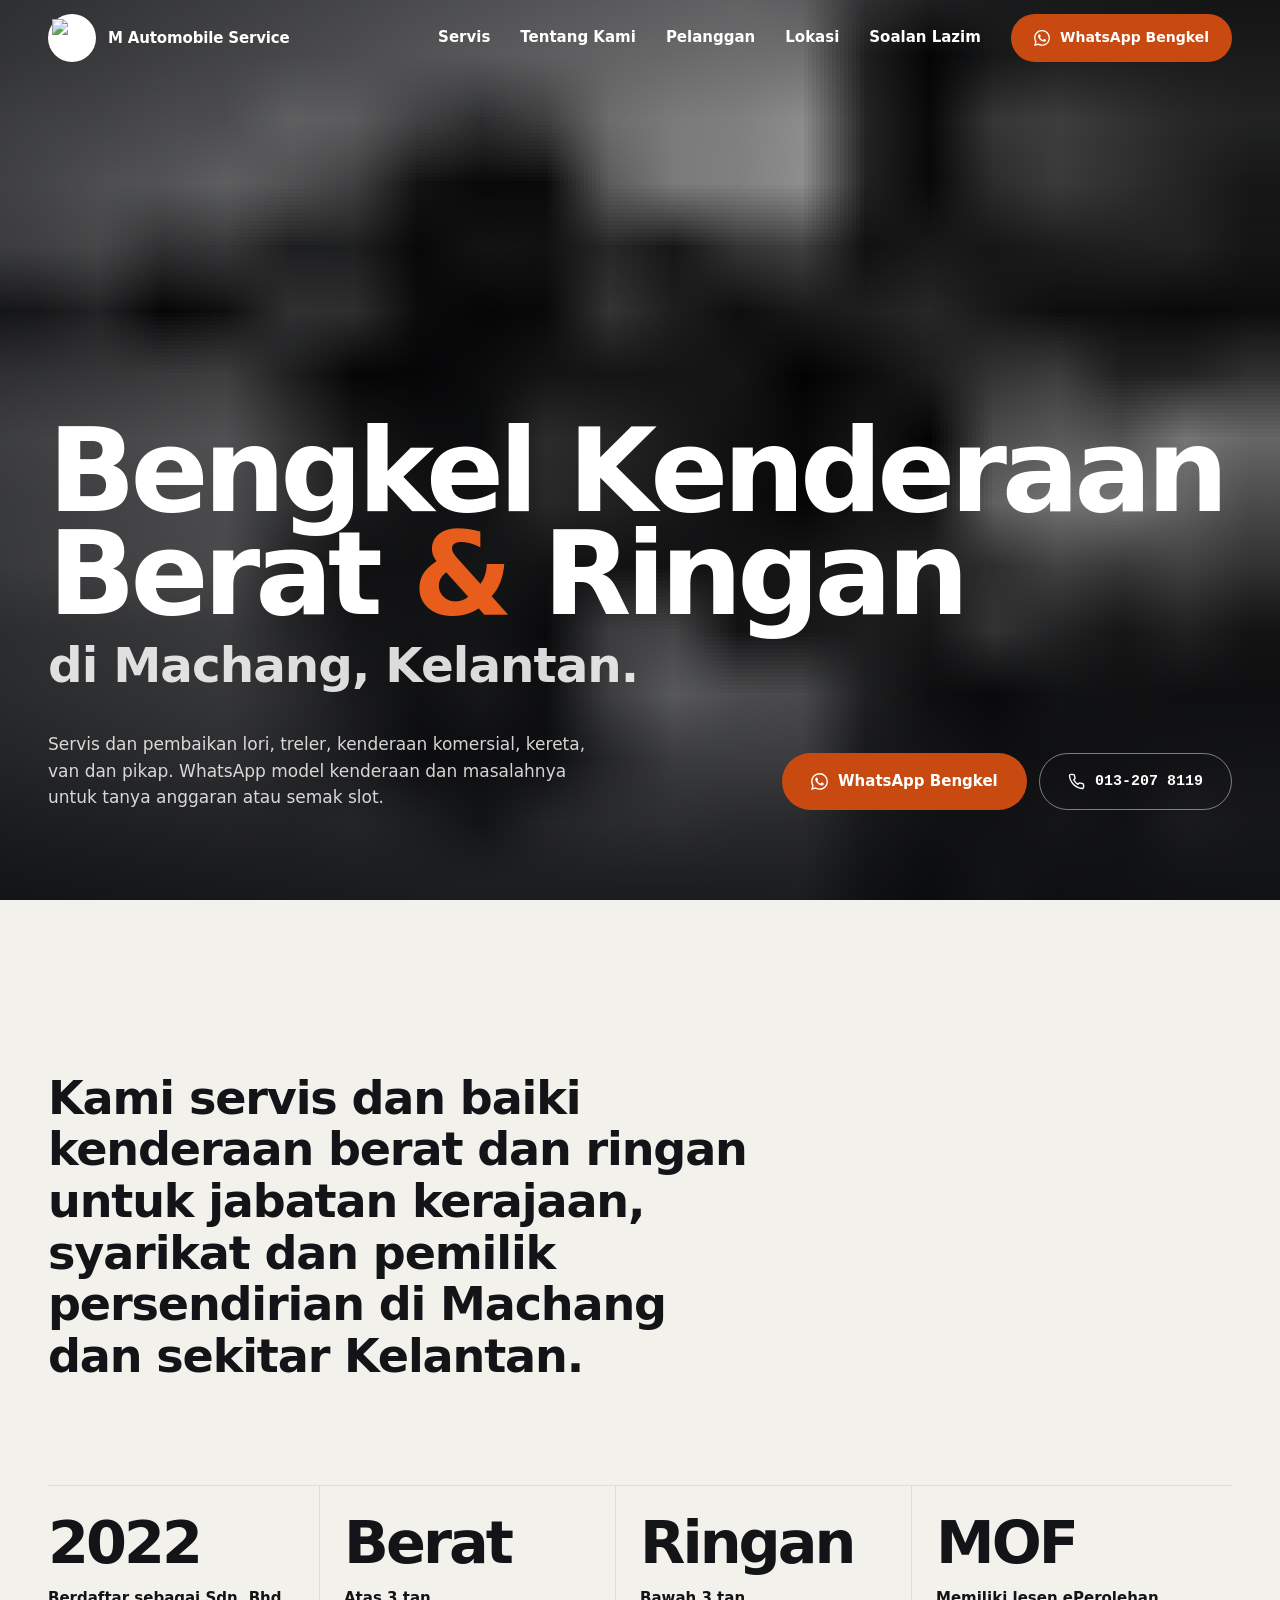
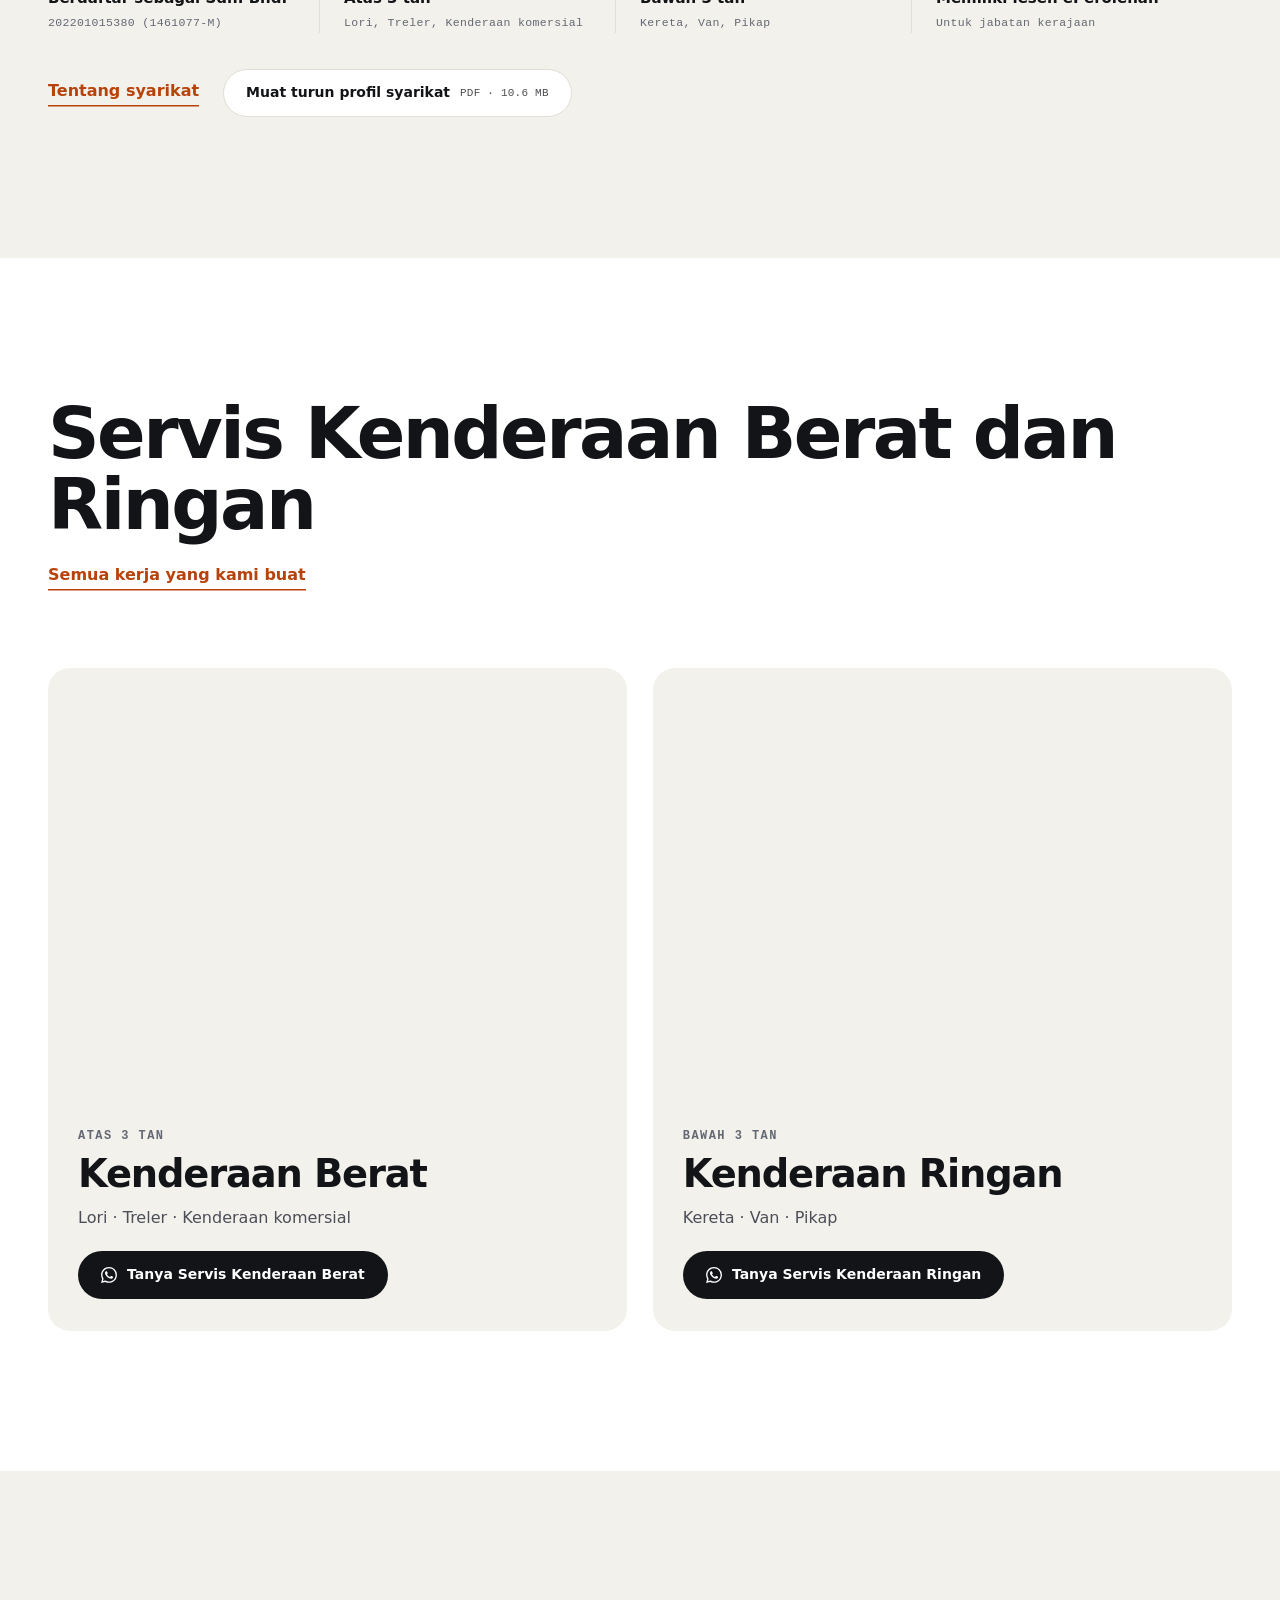
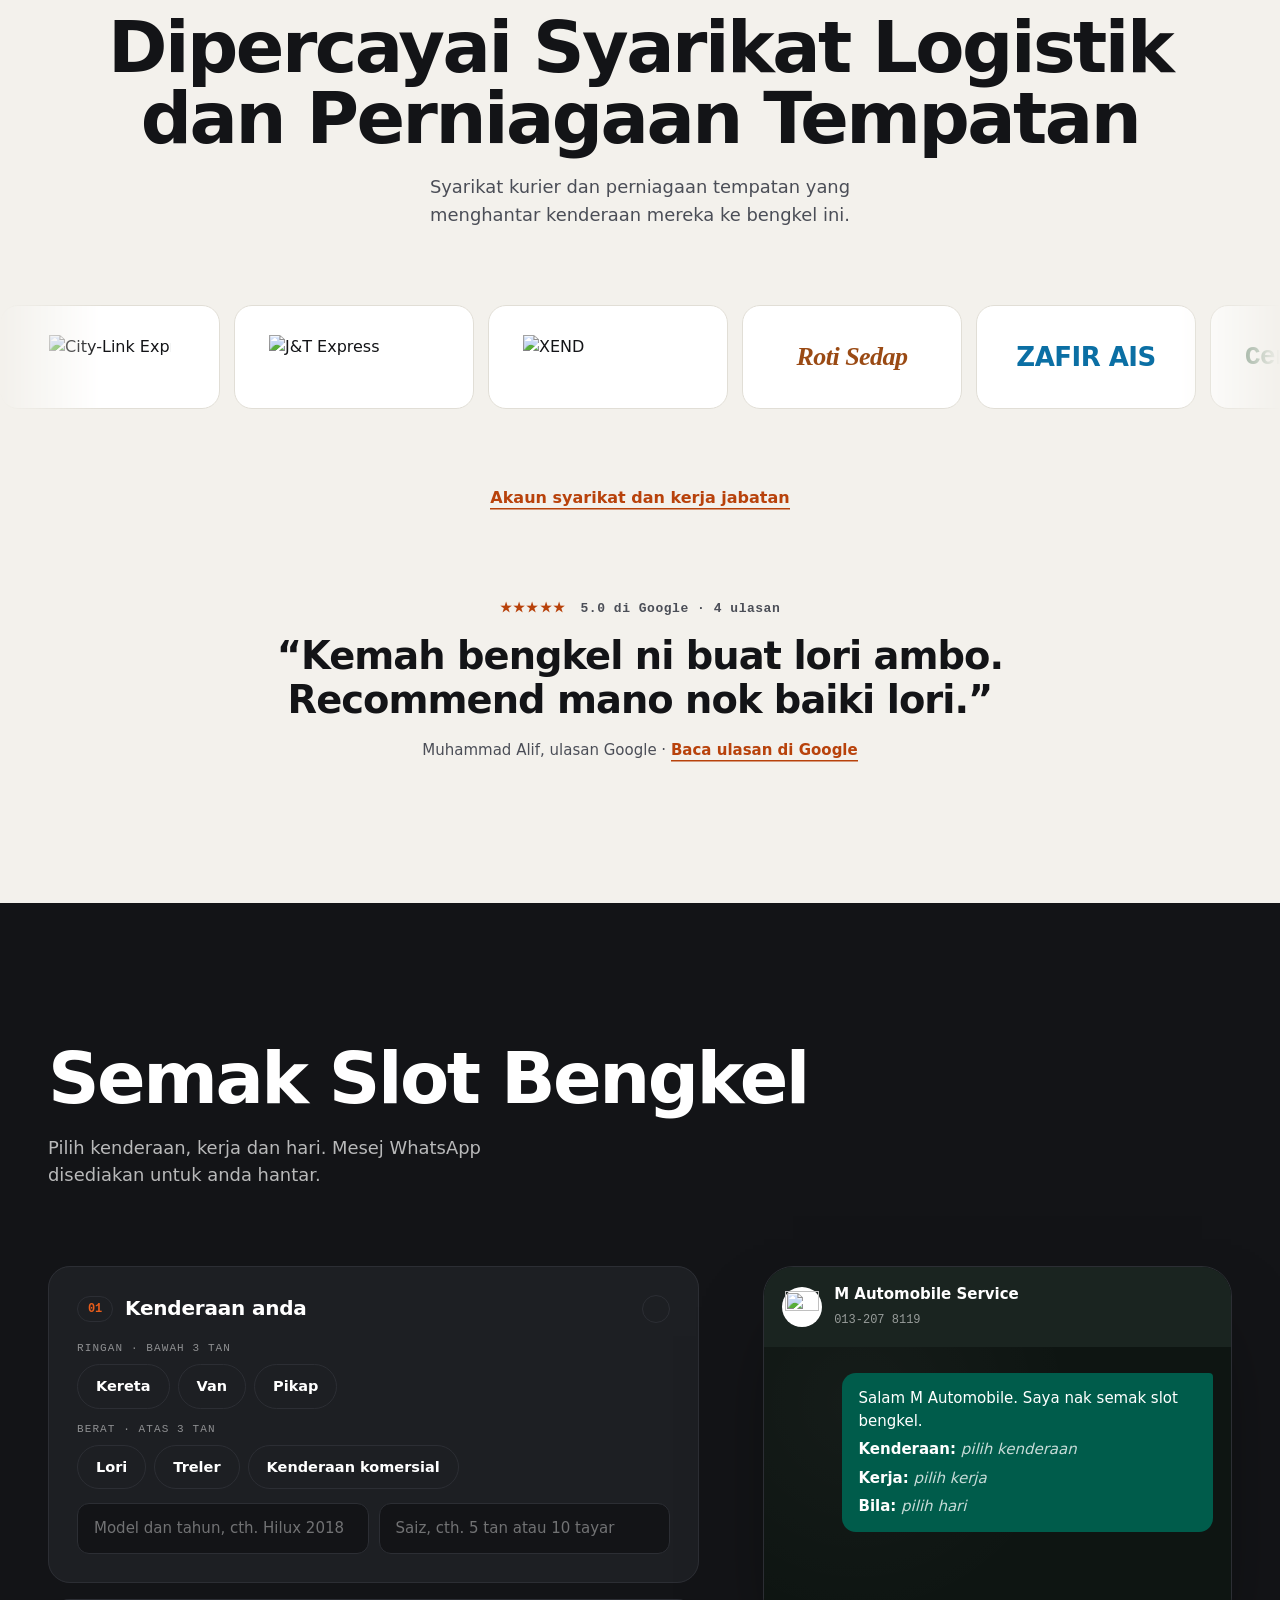
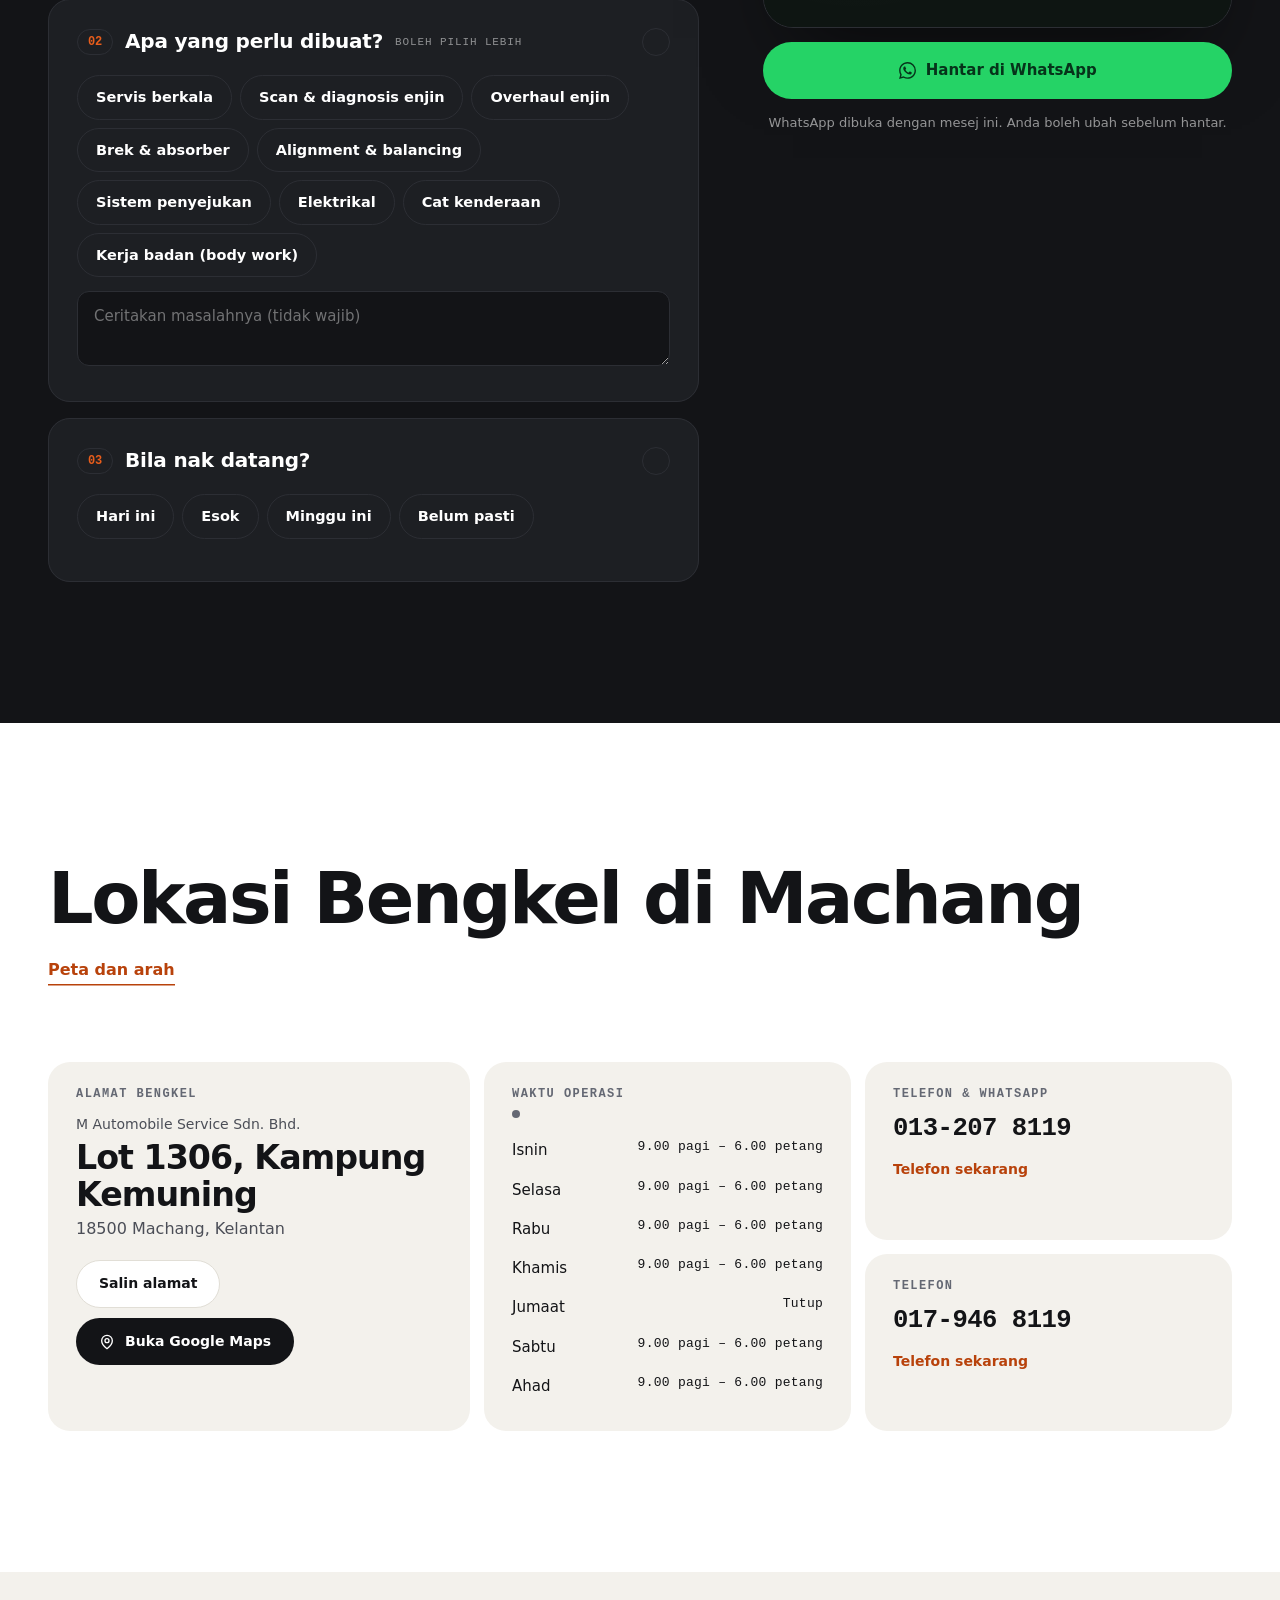
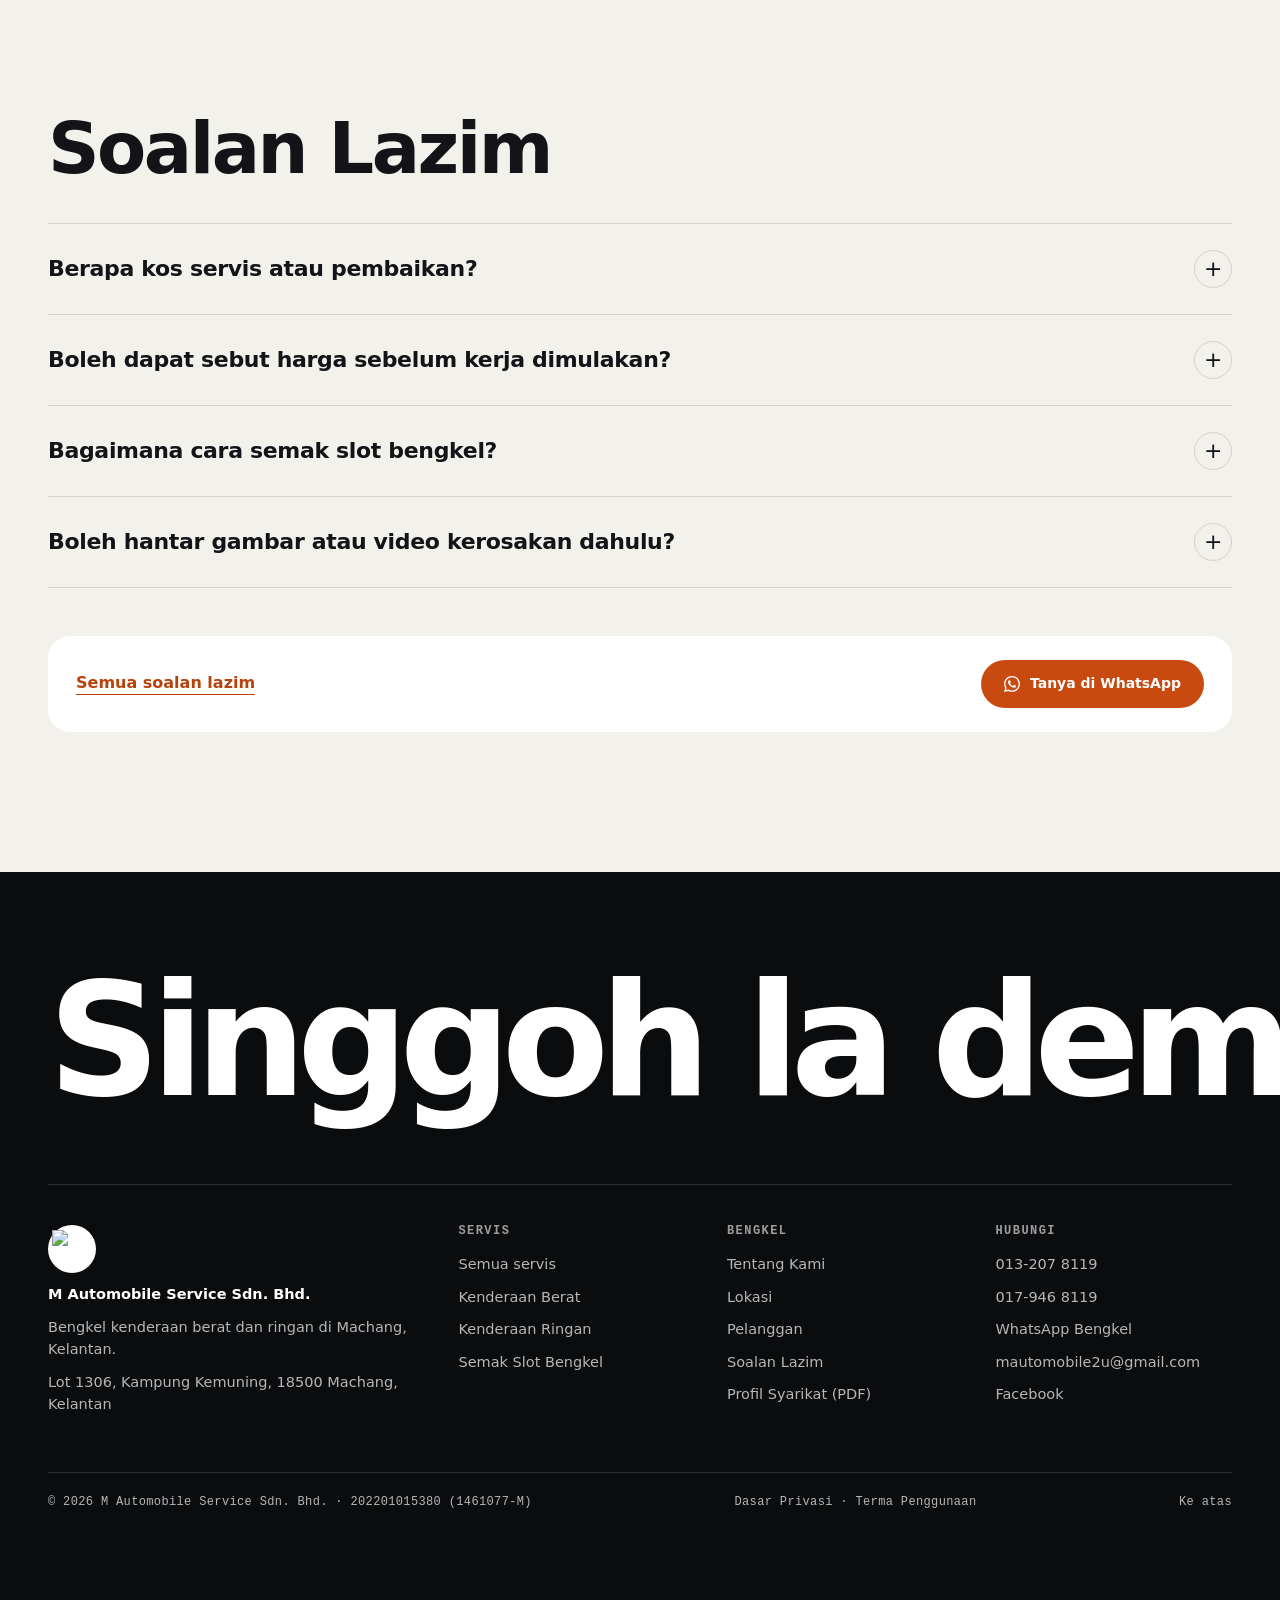
==== commit 929e674f: "Show private clients as logos, MOF registration, About page and company profile - Remove government " ====
--- a/public/index.html
+++ b/public/index.html
@@ -29,8 +29,8 @@
 <link rel="preload" href="/assets/fonts/SpaceMono-400.woff2" as="font" type="font/woff2" crossorigin>
 <link rel="preload" href="/assets/fonts/SpaceMono-700.woff2" as="font" type="font/woff2" crossorigin>
 <link rel="preload" as="image" href="/assets/img/pexels-37154110-1920-q74.webp" imagesrcset="/assets/img/pexels-37154110-640-q74.webp 640w, /assets/img/pexels-37154110-960-q74.webp 960w, /assets/img/pexels-37154110-1280-q74.webp 1280w, /assets/img/pexels-37154110-1600-q74.webp 1600w, /assets/img/pexels-37154110-1920-q74.webp 1920w" imagesizes="100vw" fetchpriority="high">
-<style>@font-face{font-family:'Hanken Grotesk';font-style:normal;font-weight:400 800;font-display:swap;src:url(/assets/fonts/HankenGrotesk-400-800.woff2) format('woff2');unicode-range:U+0000-00FF,U+0131,U+0152-0153,U+02BB-02BC,U+02C6,U+02DA,U+02DC,U+0304,U+0308,U+0329,U+2000-206F,U+20AC,U+2122,U+2191,U+2193,U+2212,U+2215,U+FEFF,U+FFFD}@font-face{font-family:'Space Mono';font-style:normal;font-weight:400;font-display:swap;src:url(/assets/fonts/SpaceMono-400.woff2) format('woff2');unicode-range:U+0000-00FF,U+0131,U+0152-0153,U+02BB-02BC,U+02C6,U+02DA,U+02DC,U+0304,U+0308,U+0329,U+2000-206F,U+20AC,U+2122,U+2191,U+2193,U+2212,U+2215,U+FEFF,U+FFFD}@font-face{font-family:'Space Mono';font-style:normal;font-weight:700;font-display:swap;src:url(/assets/fonts/SpaceMono-700.woff2) format('woff2');unicode-range:U+0000-00FF,U+0131,U+0152-0153,U+02BB-02BC,U+02C6,U+02DA,U+02DC,U+0304,U+0308,U+0329,U+2000-206F,U+20AC,U+2122,U+2191,U+2193,U+2212,U+2215,U+FEFF,U+FFFD}html.lenis,html.lenis body{height:auto}.lenis:not(.lenis-autoToggle).lenis-stopped{overflow:clip}.lenis.lenis-smooth [data-lenis-prevent]{overscroll-behavior:contain}.lenis.lenis-smooth iframe{pointer-events:none}.lenis.lenis-autoToggle{transition-property:overflow;transition-duration:1ms;transition-behavior:allow-discrete}:root{--ink:#131417;--ink-2:#1D1F23;--ink-deep:#0B0C0E;--cream:#F3F1EC;--white:#fff;--orange:#E85D1B;--orange-dk:#B8420B;--line:#E1DED6;--line-dk:#2C2E34;--text-2:#4B4E57;--muted:#646873;--orange-btn:#C94A10;--wa:#25D366;--sans:"Hanken Grotesk",system-ui,sans-serif;--mono:"Space Mono",ui-monospace,monospace;--wrap:1320px;--gut:clamp(20px,4vw,48px);--ease:cubic-bezier(.22,1,.36,1)}*,*::before,*::after{box-sizing:border-box}html{-webkit-text-size-adjust:100%;background:var(--ink);overscroll-behavior-y:none}body{overflow-x:clip;margin:0;font:400 16px/1.55 var(--sans);color:var(--ink);background:var(--white);-webkit-font-smoothing:antialiased}img{display:block;max-width:100%;height:auto}a{color:inherit;text-decoration:none}h1,h2,h3,p{margin:0}button{font:inherit;cursor:pointer}:focus-visible{outline:2px solid var(--orange);outline-offset:3px;border-radius:4px}.sr{position:absolute;width:1px;height:1px;overflow:hidden;clip:rect(0 0 0 0);white-space:nowrap}.skip{position:absolute;left:12px;top:-60px;background:var(--orange);color:#fff;padding:10px 16px;border-radius:8px;z-index:100}.skip:focus{top:12px}.wrap{max-width:var(--wrap);margin:0 auto;padding:0 var(--gut)}.center{text-align:center}.muted{color:var(--muted)}.eyebrow{font:700 12px/1 var(--mono);letter-spacing:.12em;text-transform:uppercase;color:var(--muted);display:flex;align-items:center;gap:12px}.eyebrow b{color:var(--orange-dk);font-weight:700}.eyebrow b::after{content:"";display:inline-block;width:28px;height:1px;background:currentColor;vertical-align:middle;margin-left:12px;opacity:.5}.center .eyebrow{justify-content:center}h2{font-size:clamp(36px,5.6vw,76px);line-height:.98;font-weight:800;letter-spacing:-.035em;margin-top:20px}h2:first-child{margin-top:0}.lede{font-size:clamp(17px,1.4vw,20px);color:var(--text-2);max-width:46ch;margin-top:20px}.center .lede{margin-inline:auto}.link{color:var(--orange-dk);font-weight:600;padding-bottom:3px;background:linear-gradient(currentColor,currentColor) 0 100% / 100% 1.5px no-repeat}.link:hover{animation:underline-sweep .75s var(--ease)}@keyframes underline-sweep{0%{background-size:100% 1.5px;background-position:100% 100%}45%{background-size:0 1.5px;background-position:100% 100%}46%{background-size:0 1.5px;background-position:0 100%}100%{background-size:100% 1.5px;background-position:0 100%}}.cat h3 a{background:linear-gradient(currentColor,currentColor) 0 100% / 0 2px no-repeat;transition:background-size .5s var(--ease)}.cat:hover h3 a{background-size:100% 2px}.see-also{transition:background .3s,transform .4s var(--ease)}.see-also:hover{transform:translateY(-3px)}.btn[href*="wa.me"]::before,.btn[href^="tel:"]::before,.btn[href*="share.google"]::before{content:"";width:1.15em;height:1.15em;flex:none;background:currentColor;-webkit-mask:var(--ico) center / contain no-repeat;mask:var(--ico) center / contain no-repeat}.btn[href*="wa.me"]{--ico:url("data:image/svg+xml,%3Csvg xmlns='http://www.w3.org/2000/svg' viewBox='0 0 24 24'%3E%3Cpath d='M17.472 14.382c-.297-.149-1.758-.867-2.03-.967-.273-.099-.471-.148-.67.15-.197.297-.767.966-.94 1.164-.173.199-.347.223-.644.075-.297-.15-1.255-.463-2.39-1.475-.883-.788-1.48-1.761-1.653-2.059-.173-.297-.018-.458.13-.606.134-.133.298-.347.446-.52.149-.174.198-.298.298-.497.099-.198.05-.371-.025-.52-.075-.149-.669-1.612-.916-2.207-.242-.579-.487-.5-.669-.51-.173-.008-.371-.01-.57-.01-.198 0-.52.074-.792.372-.272.297-1.04 1.016-1.04 2.479 0 1.462 1.065 2.875 1.213 3.074.149.198 2.096 3.2 5.077 4.487.709.306 1.262.489 1.694.625.712.227 1.36.195 1.871.118.571-.085 1.758-.719 2.006-1.413.248-.694.248-1.289.173-1.413-.074-.124-.272-.198-.57-.347m-5.421 7.403h-.004a9.87 9.87 0 01-5.031-1.378l-.361-.214-3.741.982.998-3.648-.235-.374a9.86 9.86 0 01-1.51-5.26c.001-5.45 4.436-9.884 9.888-9.884 2.64 0 5.122 1.03 6.988 2.898a9.825 9.825 0 012.893 6.994c-.003 5.45-4.437 9.884-9.885 9.884m8.413-18.297A11.815 11.815 0 0012.05 0C5.495 0 .16 5.335.157 11.892c0 2.096.547 4.142 1.588 5.945L.057 24l6.305-1.654a11.882 11.882 0 005.683 1.448h.005c6.554 0 11.89-5.335 11.893-11.893a11.821 11.821 0 00-3.48-8.413z'/%3E%3C/svg%3E")}.btn[href^="tel:"]{--ico:url("data:image/svg+xml,%3Csvg xmlns='http://www.w3.org/2000/svg' viewBox='0 0 24 24' fill='none' stroke='%23000' stroke-width='2' stroke-linecap='round' stroke-linejoin='round'%3E%3Cpath d='M22 16.92v3a2 2 0 0 1-2.18 2 19.79 19.79 0 0 1-8.63-3.07 19.5 19.5 0 0 1-6-6 19.79 19.79 0 0 1-3.07-8.67A2 2 0 0 1 4.11 2h3a2 2 0 0 1 2 1.72 12.84 12.84 0 0 0 .7 2.81 2 2 0 0 1-.45 2.11L8.09 9.91a16 16 0 0 0 6 6l1.27-1.27a2 2 0 0 1 2.11-.45 12.84 12.84 0 0 0 2.81.7A2 2 0 0 1 22 16.92z'/%3E%3C/svg%3E")}.btn[href*="share.google"]{--ico:url("data:image/svg+xml,%3Csvg xmlns='http://www.w3.org/2000/svg' viewBox='0 0 24 24' fill='none' stroke='%23000' stroke-width='2' stroke-linecap='round' stroke-linejoin='round'%3E%3Cpath d='M20 10c0 6-8 12-8 12s-8-6-8-12a8 8 0 0 1 16 0Z'/%3E%3Ccircle cx='12' cy='10' r='3'/%3E%3C/svg%3E")}.btn{display:inline-flex;align-items:center;justify-content:center;gap:10px;padding:16px 28px;border-radius:999px;font-weight:700;font-size:15px;border:1.5px solid transparent;transition:background .25s,color .25s,border-color .25s,transform .25s var(--ease);white-space:nowrap}.btn:active{transform:scale(.97)}.btn-sm{padding:12px 22px;font-size:14px}.btn-o{background:var(--orange-btn);color:#fff}.btn-o:hover{background:var(--orange-dk)}.btn-ink{background:var(--ink);color:#fff}.btn-ink:hover{background:#2A2C31}.btn-line{border-color:rgba(255,255,255,.45);color:#fff;font-family:var(--mono)}.btn-line:hover{background:#fff;color:var(--ink)}.btn-line-dk{border-color:var(--line);background:#fff;color:var(--ink)}.btn-line-dk:hover{border-color:var(--ink)}.btn-wa{background:var(--wa);color:#06331A}.btn-wa:hover{background:#3BE07A}.hdr{position:fixed;inset:0 0 auto;z-index:50;color:#fff;transition:background .35s,color .35s,transform .45s var(--ease),box-shadow .35s}.hdr.solid{background:rgba(243,241,236,.92);backdrop-filter:blur(12px);color:var(--ink);box-shadow:0 1px 0 var(--line)}.hdr.hide{transform:translateY(-100%)}.hdr-in{display:flex;align-items:center;justify-content:space-between;height:76px}.brand{display:flex;align-items:center;gap:12px}.brand-logo{width:48px;height:48px;border-radius:50%;background:#fff;display:grid;place-items:center;flex:none;box-shadow:0 0 0 1px rgba(0,0,0,.06)}.brand-logo img{width:40px;height:auto}.brand-txt{display:flex;flex-direction:column;line-height:1.2}.brand-txt b{font-size:15px;letter-spacing:-.01em}.brand-txt small{font:400 11px var(--mono);opacity:.7;letter-spacing:.04em}.nav{display:flex;align-items:center;gap:30px;font-weight:600;font-size:15px}.nav>a:not(.btn){position:relative}.nav>a:not(.btn)::after{content:"";position:absolute;left:0;right:0;bottom:-4px;height:1.5px;background:currentColor;transform:scaleX(0);transform-origin:right;transition:transform .4s var(--ease)}.nav>a:not(.btn):hover::after,.nav>a[aria-current]::after{transform:scaleX(1);transform-origin:left}.menu-btn{display:none;width:46px;height:46px;border-radius:50%;border:1.5px solid currentColor;background:none;color:inherit;flex-direction:column;justify-content:center;align-items:center;gap:4px}.menu-btn span{width:18px;height:1.5px;background:currentColor;transition:transform .3s,opacity .3s}.menu-btn[aria-expanded="true"] span:nth-child(1){transform:translateY(5.5px) rotate(45deg)}.menu-btn[aria-expanded="true"] span:nth-child(2){opacity:0}.menu-btn[aria-expanded="true"] span:nth-child(3){transform:translateY(-5.5px) rotate(-45deg)}.hero{position:relative;min-height:100svh;color:#fff;background:var(--ink);display:flex;flex-direction:column;justify-content:flex-end;overflow:hidden}.hero-media{position:absolute;inset:0;background:50% 45% / cover no-repeat}.hero-media img{width:100%;height:100%;object-fit:cover;object-position:50% 45%;transform-origin:50% 80%}.hero-media::after{content:"";position:absolute;inset:0;background:linear-gradient(180deg,rgba(10,11,13,.55) 0%,rgba(10,11,13,.15) 35%,rgba(10,11,13,.85) 100%),linear-gradient(90deg,rgba(10,11,13,.6),transparent 70%)}.hero-in{position:relative;width:100%;padding-top:140px;padding-bottom:clamp(48px,7vw,96px)}.hero-eyebrow{color:rgba(255,255,255,.75)}.dot{width:8px;height:8px;border-radius:50%;background:var(--orange);box-shadow:0 0 0 4px rgba(232,93,27,.25)}.hero-h1{margin-top:24px;font-size:clamp(46px,9vw,142px);line-height:.9;font-weight:800;letter-spacing:-.045em}.hero-h1 .l{display:block}.hero-h1 em{font-style:normal;color:var(--orange)}.hero-h1 .l-sm{font-size:.42em;letter-spacing:-.02em;font-weight:600;margin-top:.35em;color:rgba(255,255,255,.85)}.hero-foot{display:flex;justify-content:space-between;align-items:flex-end;gap:40px;margin-top:44px;flex-wrap:wrap}.hero-sub{max-width:52ch;font-size:17px;color:rgba(255,255,255,.82)}.hero-cta{display:flex;gap:12px;flex-wrap:wrap}.hero-bar{position:relative;width:100%;display:flex;justify-content:space-between;gap:20px;padding-top:18px;padding-bottom:22px;border-top:1px solid rgba(255,255,255,.18);font:400 12px var(--mono);letter-spacing:.08em;text-transform:uppercase;color:rgba(255,255,255,.7)}.scroll-cue i{font-style:normal;display:inline-block;animation:bob 1.8s ease-in-out infinite}@keyframes bob{50%{transform:translateY(4px)}}.sec{padding:clamp(80px,11vw,160px) 0;position:relative}.sec-cream{background:var(--cream)}.sec-ink{background:var(--ink);color:#fff}.sec-ink .eyebrow{color:rgba(255,255,255,.55)}.sec-ink .eyebrow b{color:var(--orange)}.sec-ink .lede{color:rgba(255,255,255,.7)}.sec-head{margin-bottom:clamp(48px,6vw,80px)}.statement{font-size:clamp(26px,3.6vw,52px);line-height:1.12;font-weight:600;letter-spacing:-.025em;margin-top:32px;max-width:24ch;text-wrap:balance}.statement .w{opacity:.18}.stats{list-style:none;padding:0;margin:clamp(56px,8vw,110px) 0 0;display:grid;grid-template-columns:repeat(4,1fr);border-top:1px solid var(--line)}.stats li{padding:28px 24px 0 0;border-right:1px solid var(--line);margin-right:24px}.stats li:last-child{border-right:0}.stats b{display:block;font-size:clamp(48px,6vw,92px);line-height:1;font-weight:800;letter-spacing:-.05em}.stats span{display:block;margin-top:14px;font-weight:600;font-size:15px}.stats small{font:400 11.5px var(--mono);color:var(--muted);letter-spacing:.03em}.cats{display:grid;grid-template-columns:1fr 1fr;gap:clamp(16px,2vw,28px)}.cat{background:var(--cream);border-radius:22px;overflow:hidden;display:flex;flex-direction:column}.cat-img{display:block;aspect-ratio:4/3;overflow:hidden}.cat-img img{width:100%;height:118%;object-fit:cover;transition:scale .9s var(--ease)}.cat:hover .cat-img img{scale:1.04}.cat-body{padding:28px 30px 32px;display:flex;flex-direction:column;gap:12px;align-items:flex-start}.cat h3{font-size:clamp(28px,3vw,40px);letter-spacing:-.03em;line-height:1.05}.cat-types{color:var(--text-2);margin-bottom:8px}.jobs{list-style:none;margin:clamp(56px,7vw,96px) 0 0;padding:0;border-top:1px solid var(--line)}.job{--fill:#9A3A0E;position:relative;display:grid;grid-template-columns:1fr auto;align-items:center;gap:20px;padding:26px 0;border-bottom:1px solid var(--line);transition:padding .5s var(--ease),color .25s}.job>:not(.job-fill){position:relative;z-index:1}.job-fill{position:absolute;inset:-1px 0;background:var(--fill);opacity:0;transition:opacity .9s ease-out}.job-t{font-size:clamp(22px,2.6vw,38px);letter-spacing:-.03em;font-weight:700;line-height:1.1;white-space:nowrap}.job-d{color:var(--muted);font-size:14px;text-align:right;transition:opacity .25s,color .25s}.job>.job-imgs{position:absolute;right:16px;top:50%;translate:0 -50%;display:flex;gap:6px;pointer-events:none}.job-imgs img{width:104px;height:74px;object-fit:cover;border-radius:6px;opacity:0;transform:translateX(24px);transition:opacity .3s,transform .5s var(--ease)}.job.on{color:#fff;padding:34px 16px}.job.on .job-fill{opacity:1;transition:opacity .12s}.job.on .job-d{opacity:0}.job.on .job-imgs img{opacity:1;transform:none}.job.on .job-imgs img:nth-child(2){transition-delay:.04s}.job.on .job-imgs img:nth-child(3){transition-delay:.08s}.job.on .job-imgs img:nth-child(4){transition-delay:.12s}.sec-clients{overflow:hidden}.marquee{margin:clamp(48px,6vw,80px) 0;display:grid;gap:14px}.mq-row{overflow:hidden;-webkit-mask:linear-gradient(90deg,transparent,#000 8%,#000 92%,transparent);mask:linear-gradient(90deg,transparent,#000 8%,#000 92%,transparent)}.mq-track{display:flex;width:max-content}.mq-i{display:inline-flex;flex-direction:column;justify-content:center;min-height:104px;padding:18px 34px;background:#fff;border:1px solid var(--line);border-radius:18px;white-space:nowrap;margin-right:14px}.mq-i b{font-size:26px;letter-spacing:-.02em;font-weight:800;line-height:1.1}.mq-i small{font:400 11.5px var(--mono);color:var(--muted);letter-spacing:.04em;margin-top:6px}.mq-i.mono b{font:700 20px var(--mono);letter-spacing:-.01em}@keyframes marquee{to{transform:translateX(-50%)}}.motion .mq-track{animation:marquee 40s linear infinite}.motion .mq-rev .mq-track{animation-direction:reverse}.mq-row:hover .mq-track{animation-play-state:paused}html:not(.motion) .mq-track{flex-wrap:wrap;width:auto;justify-content:center;row-gap:14px}html:not(.motion) .mq-dup{display:none}.enq{display:grid;grid-template-columns:1.25fr .9fr;gap:clamp(32px,5vw,80px);align-items:start}.enq-steps{display:grid;gap:16px}.step{margin:0;border:1px solid var(--line-dk);background:var(--ink-2);border-radius:22px;padding:26px 28px 28px;transition:border-color .4s}.step.done{border-color:rgba(232,93,27,.55)}.step legend{float:left;width:100%;display:flex;align-items:center;gap:12px;font-size:20px;font-weight:700;letter-spacing:-.01em;margin-bottom:18px;padding:0}.step legend small{font:400 11px var(--mono);color:rgba(255,255,255,.5);text-transform:uppercase;letter-spacing:.08em}.sn{font:700 12px var(--mono);color:var(--orange);border:1px solid var(--line-dk);border-radius:999px;padding:5px 10px}.tick{margin-left:auto;width:28px;height:28px;border-radius:50%;border:1px solid var(--line-dk);display:grid;place-items:center;transition:background .3s,border-color .3s}.tick svg{width:16px;height:16px;fill:none;stroke:#fff;stroke-width:2.4;stroke-linecap:round;stroke-linejoin:round;stroke-dasharray:24;stroke-dashoffset:24;transition:stroke-dashoffset .5s var(--ease) .1s}.step.done .tick{background:var(--orange);border-color:var(--orange)}.step.done .tick svg{stroke-dashoffset:0}.chip-label{clear:both;font:400 11px var(--mono);color:rgba(255,255,255,.5);text-transform:uppercase;letter-spacing:.1em;margin:6px 0 10px}.chips{clear:both;display:flex;flex-wrap:wrap;gap:8px;margin-bottom:14px}.chip input{position:absolute;opacity:0;pointer-events:none}.chip span{display:inline-block;padding:10px 18px;border-radius:999px;border:1px solid var(--line-dk);font-size:14.5px;font-weight:600;cursor:pointer;transition:background .2s,border-color .2s,color .2s,transform .2s var(--ease);user-select:none}.chip span:hover{border-color:rgba(255,255,255,.4)}.chip input:checked + span{background:#fff;color:var(--ink);border-color:#fff}.chip input:focus-visible + span{outline:2px solid var(--orange);outline-offset:2px}.fields{display:grid;grid-template-columns:1fr 1fr;gap:10px}.field{display:block}.field input,.field textarea{width:100%;background:var(--ink);border:1px solid var(--line-dk);color:#fff;border-radius:12px;padding:13px 16px;font:inherit;font-size:15px;resize:vertical}.field input::placeholder,.field textarea::placeholder{color:rgba(255,255,255,.4)}.field input:focus,.field textarea:focus{outline:none;border-color:var(--orange)}.phone-wrap{position:sticky;top:100px;display:grid;gap:14px;justify-items:stretch}.phone{background:#0E1512;border:1px solid var(--line-dk);border-radius:30px;overflow:hidden;box-shadow:0 40px 80px -30px rgba(0,0,0,.6)}.chat-head{display:flex;align-items:center;gap:12px;padding:16px 18px;background:#1A2420}.chat-head .av{width:40px;height:40px;border-radius:50%;background:#fff;display:grid;place-items:center}.chat-head b{display:block;font-size:15px}.chat-head small{font:400 12px var(--mono);color:rgba(255,255,255,.55)}.chat-body{padding:26px 18px 34px;min-height:280px;background:radial-gradient(circle at 20% 20%,rgba(255,255,255,.03),transparent 50%),#0E1512}.bubble{background:#005C4B;border-radius:14px 4px 14px 14px;padding:14px 16px;margin-left:14%;font-size:15px;line-height:1.5;display:grid;gap:6px}.bubble .v.empty{color:rgba(255,255,255,.78);font-style:italic}.note{font-size:13px;color:rgba(255,255,255,.55);text-align:center}.loc{display:grid;grid-template-columns:1fr 1.15fr;gap:clamp(20px,3vw,40px)}.loc-info{display:grid;gap:14px;align-content:start}.card{background:var(--cream);border-radius:22px;padding:26px 28px;display:block}.card .eyebrow{margin-bottom:14px}.addr-co{color:var(--text-2);font-size:14px}.addr-big{font-size:clamp(26px,2.6vw,34px);font-weight:800;letter-spacing:-.03em;line-height:1.1;margin:4px 0}.addr-sm{color:var(--text-2);margin-bottom:18px}.hours-na{font-size:17px;font-weight:600}.phones{display:grid;grid-template-columns:1fr 1fr;gap:14px}.phone-card b{display:block;font:700 clamp(20px,2vw,26px) var(--mono);letter-spacing:-.02em;margin-bottom:14px}.phone-card .go{font-size:14px;font-weight:600;color:var(--orange-dk)}.phone-card{transition:background .3s,transform .4s var(--ease)}.phone-card:hover{background:#ECE8E0;transform:translateY(-3px)}.loc-map iframe{width:100%;aspect-ratio:4/3.4;border:0;border-radius:22px;background:var(--cream);filter:grayscale(.25) contrast(1.05)}.dialect{font-size:clamp(26px,3vw,38px);font-weight:700;letter-spacing:-.03em;margin-top:22px}.dialect em{font-style:normal;color:var(--orange-dk)}.loc-map .muted{margin-top:6px;font-size:14px}.faq-head{display:flex;justify-content:space-between;align-items:flex-end;gap:40px;flex-wrap:wrap;margin-bottom:40px}.search input{width:min(380px,100%);padding:16px 22px;border-radius:999px;border:1px solid var(--line);background:#fff;font:inherit}.search input:focus{outline:none;border-color:var(--ink)}.faq-count{font:400 12px var(--mono);margin-bottom:12px;min-height:1em}.faq{border-top:1px solid #D6D2C8}.faq details{border-bottom:1px solid #D6D2C8}.faq summary{list-style:none;cursor:pointer;display:flex;justify-content:space-between;align-items:center;gap:24px;padding:26px 0;font-size:clamp(18px,1.8vw,22px);font-weight:700;letter-spacing:-.015em}.faq summary::-webkit-details-marker{display:none}.faq summary::after{content:"+";flex:none;width:38px;height:38px;border-radius:50%;border:1px solid #D6D2C8;display:grid;place-items:center;font-weight:400;font-size:22px;transition:transform .4s var(--ease),background .3s,color .3s}.faq details[open] summary::after{transform:rotate(45deg);background:var(--ink);color:#fff;border-color:var(--ink)}.faq .ans{overflow:hidden}.faq .ans p{padding:0 60px 26px 0;color:var(--text-2);max-width:70ch}.faq mark{background:#FDEBE1;color:inherit;border-radius:3px;padding:0 2px}.faq-empty{padding:32px 0}.faq-empty .row{display:flex;gap:10px;flex-wrap:wrap;margin-top:14px}.faq-close{margin-top:48px;display:flex;justify-content:space-between;align-items:center;gap:20px;flex-wrap:wrap;background:#fff;border-radius:22px;padding:24px 28px}.ftr{background:var(--ink-deep);color:rgba(255,255,255,.7);padding:clamp(60px,8vw,110px) 0 110px;overflow:hidden}.ftr-big{font-size:clamp(52px,12.2vw,190px);line-height:.85;font-weight:800;letter-spacing:-.06em;color:#fff;white-space:nowrap}.ftr-big span{display:inline-block}.ftr-cols{display:grid;grid-template-columns:1.6fr 1fr 1fr 1fr;gap:32px;margin-top:clamp(48px,6vw,90px);padding-top:40px;border-top:1px solid var(--line-dk)}.ftr-cols>*{display:flex;flex-direction:column;gap:10px;align-items:flex-start;font-size:14.5px}.ftr-cols .eyebrow{color:rgba(255,255,255,.6);margin-bottom:6px}.ftr-cols a:hover{color:#fff}.ftr-brand b{color:#fff}.ftr-bot{display:flex;justify-content:space-between;gap:20px;flex-wrap:wrap;margin-top:56px;padding-top:22px;border-top:1px solid var(--line-dk);font:400 12px var(--mono);letter-spacing:.03em}.ftr-bot a:hover{color:#fff}.phero{position:relative;color:#fff;background:var(--ink);overflow:hidden;padding:150px 0 clamp(56px,7vw,100px)}.phero-in{position:relative}.phero-h1{font-size:clamp(40px,6.4vw,96px);line-height:.95;max-width:16ch;text-wrap:balance}.phero .hero-sub{margin-top:28px}.phero .hero-cta{margin-top:32px}.phero-has-img .phero-in{min-height:52vh;display:flex;flex-direction:column;justify-content:flex-end}.phero-media{position:absolute;inset:0;background:center / cover no-repeat}.phero-media img{width:100%;height:100%;object-fit:cover}.phero-media::after{content:"";position:absolute;inset:0;background:linear-gradient(90deg,rgba(10,11,13,.92) 0%,rgba(10,11,13,.7) 45%,rgba(10,11,13,.35) 100%),linear-gradient(180deg,rgba(10,11,13,.5),transparent 30%)}.crumbs{font:400 12px var(--mono);letter-spacing:.06em;color:rgba(255,255,255,.6);display:flex;flex-wrap:wrap;gap:8px}.crumbs a:hover{color:#fff}.crumbs [aria-current]{color:#fff}.row{display:flex;gap:10px;flex-wrap:wrap;align-items:center}.sec-tight{padding:clamp(48px,6vw,80px) 0}.sec-head-row{display:flex;justify-content:space-between;align-items:flex-end;gap:24px;flex-wrap:wrap}.stats-txt b{font-size:clamp(40px,4.6vw,72px)}.loc-mini{display:grid;grid-template-columns:1.15fr 1fr 1fr;gap:14px;align-items:stretch}.loc-mini .phones{grid-template-columns:1fr}.split{display:grid;grid-template-columns:1fr 1fr;gap:clamp(40px,6vw,96px);align-items:start}.split-big{font-size:clamp(36px,4.4vw,64px);font-weight:800;letter-spacing:-.04em;line-height:1;margin:18px 0 22px}.tags{list-style:none;padding:0;margin:0;display:flex;flex-wrap:wrap;gap:8px}.tags li{padding:10px 18px;border-radius:999px;background:var(--cream);font-weight:600}.worklist{list-style:none;padding:0;margin:18px 0 0;border-top:1px solid var(--line)}.worklist li{display:grid;grid-template-columns:48px 1fr;gap:12px;padding:18px 0;border-bottom:1px solid var(--line);font-size:clamp(17px,1.5vw,20px);font-weight:600;letter-spacing:-.01em}.worklist .n{font:700 12px var(--mono);color:var(--orange-dk);padding-top:5px}.worklist-dk{border-color:var(--line-dk);margin-bottom:28px}.worklist-dk li{border-color:var(--line-dk)}.worklist-dk .n{color:var(--orange)}.see-also{display:grid;gap:10px;padding:clamp(28px,4vw,48px);border-radius:26px;background:var(--cream);transition:background .3s}.see-also:hover{background:#ECE8E0}.see-also b{font-size:clamp(32px,4.6vw,64px);letter-spacing:-.04em;line-height:1}.clist{list-style:none;padding:0;margin:32px 0 0;border-top:1px solid var(--line)}.clist li{display:flex;flex-direction:column;gap:4px;padding:20px 0;border-bottom:1px solid var(--line)}.clist b{font-size:clamp(20px,2vw,26px);letter-spacing:-.02em}.clist small{font:400 12px var(--mono);color:var(--muted);letter-spacing:.03em}.ways{display:grid;grid-template-columns:1fr 1fr;gap:clamp(16px,2vw,28px)}.way{background:#fff;border-radius:22px;padding:clamp(26px,3vw,40px);display:flex;flex-direction:column;gap:16px;align-items:flex-start}.way h3{font-size:clamp(28px,3vw,40px);letter-spacing:-.03em;line-height:1.05}.checks{list-style:none;padding:0;margin:0 0 10px;display:grid;gap:12px}.checks li{padding-left:30px;position:relative;color:var(--text-2)}.checks li::before{content:"";position:absolute;left:0;top:.3em;width:18px;height:18px;border-radius:50%;background:var(--orange) url("data:image/svg+xml,%3Csvg xmlns='http://www.w3.org/2000/svg' viewBox='0 0 24 24' fill='none' stroke='%23fff' stroke-width='3' stroke-linecap='round' stroke-linejoin='round'%3E%3Cpath d='M5 12.5l4.5 4.5L19 7.5'/%3E%3C/svg%3E") center/12px no-repeat}.cta-band{margin-top:48px;display:flex;justify-content:space-between;align-items:center;gap:20px;flex-wrap:wrap;background:#fff;border-radius:22px;padding:24px 28px}.hours{list-style:none;padding:0;margin:0;display:grid;gap:2px}.hours li{display:flex;justify-content:space-between;gap:16px;padding:7px 10px;margin:0 -10px;border-radius:8px;font-size:15px}.hours li b{font:400 13px var(--mono);letter-spacing:.02em}.hours li.today{background:#fff;font-weight:700}.hours li.today b{font-weight:700}.hours-now{display:flex;align-items:center;gap:10px;font-weight:700;margin:-4px 0 14px}.hours-now .dot{box-shadow:none;background:var(--muted)}.hours-now.open .dot{background:#1F9D55;box-shadow:0 0 0 4px rgba(31,157,85,.18)}.phone-card b.fb{font:800 clamp(18px,1.8vw,22px) var(--sans);letter-spacing:-.02em}.prose{max-width:calc(72ch + 2 * var(--gut))}.prose h2{font-size:clamp(22px,2.2vw,28px);letter-spacing:-.02em;line-height:1.2;margin:40px 0 10px}.prose p{color:var(--text-2)}.review{margin-top:clamp(56px,7vw,96px);max-width:860px}.review-stars{font:700 13px var(--mono);letter-spacing:.04em;color:var(--text-2)}.review-stars span{color:var(--orange-dk);letter-spacing:.1em;margin-right:6px}.review blockquote{margin:18px 0 16px;font-size:clamp(24px,3vw,40px);line-height:1.15;font-weight:700;letter-spacing:-.025em;text-wrap:balance}.review figcaption{color:var(--text-2);font-size:15px}.curtain{position:fixed;inset:0;z-index:300;background:var(--orange);display:grid;place-items:center;transform:translateY(100%);visibility:hidden;pointer-events:none}.curtain-mark{display:flex;flex-direction:column;align-items:center;gap:14px;color:#fff}.curtain .brand-logo{width:76px;height:76px;box-shadow:none}.curtain .brand-logo img{width:60px}.curtain-txt{font:700 12px var(--mono);letter-spacing:.16em;text-transform:uppercase}.curtain.cover{visibility:visible;pointer-events:auto;animation:curtain-in .55s cubic-bezier(.76,0,.24,1) forwards}.curtain.cover .curtain-mark{animation:mark-in .55s cubic-bezier(.22,1,.36,1) .12s both}.curtain-on .curtain{visibility:visible;transform:none;animation:curtain-out .75s cubic-bezier(.76,0,.24,1) .1s forwards}.curtain-on .curtain .curtain-mark{animation:mark-out .5s cubic-bezier(.76,0,.24,1) forwards}@keyframes curtain-in{from{transform:translateY(100%)}to{transform:none}}@keyframes curtain-out{from{transform:none}to{transform:translateY(-100%);visibility:hidden}}@keyframes mark-in{from{opacity:0;transform:translateY(24px)}to{opacity:1;transform:none}}@keyframes mark-out{from{opacity:1;transform:none}to{opacity:0;transform:translateY(-24px)}}.dock{display:none}@keyframes rise{from{opacity:.001;transform:translateY(.45em)}to{opacity:1;transform:none}}@keyframes settle{from{transform:scale(1.12)}to{transform:none}}.curtain-on .hero-h1 .l,.curtain-on .phero-h1,.curtain-on [data-hero],.curtain-on .crumbs{animation:rise 1.1s var(--ease) backwards}.curtain-on .crumbs{animation-delay:.5s}.curtain-on .hero-h1 .l:nth-child(1),.curtain-on .phero-h1{animation-delay:.55s}.curtain-on .hero-h1 .l:nth-child(2){animation-delay:.63s}.curtain-on .hero-h1 .l:nth-child(3){animation-delay:.71s}.curtain-on [data-hero]{animation-duration:.9s;animation-delay:.6s}.curtain-on .hero-media img,.curtain-on .phero-media img{animation:settle 2s var(--ease) backwards;animation-delay:.45s}@media (max-width:1000px){.stats{grid-template-columns:1fr 1fr}.stats li:nth-child(2){border-right:0}.stats li:nth-child(n+3){margin-top:28px;border-top:1px solid var(--line)}.enq,.loc,.split,.loc-mini{grid-template-columns:1fr}.phone-wrap{position:static}.ftr-cols{grid-template-columns:1fr 1fr 1fr}.ftr-brand{grid-column:1 / -1}}@media (max-width:760px){.menu-btn{display:inline-flex}.brand-txt small{display:none}.nav{position:fixed;inset:76px 12px auto;flex-direction:column;align-items:stretch;gap:0;padding:12px;background:var(--white);color:var(--ink);border-radius:20px;box-shadow:0 30px 60px -20px rgba(0,0,0,.35);opacity:0;visibility:hidden;transform:translateY(-8px);transition:opacity .3s,transform .3s var(--ease),visibility .3s}.nav.open{opacity:1;visibility:visible;transform:none}.nav>a:not(.btn){padding:16px 12px;border-bottom:1px solid var(--line);font-size:18px}.nav>a:not(.btn)::after{display:none}.nav .btn{margin-top:12px}.hide-sm{display:none}.hero-h1{font-size:10.6vw}.hero-h1 .l-sm{font-size:.5em}.hero-foot{margin-top:28px;gap:24px}.hero-foot>*{min-width:0;width:100%}.hero-sub{font-size:16px}.hero-cta .btn{flex:1;padding-inline:14px}.hero-media img{object-position:38% 50%}.cats,.phones,.fields,.ways{grid-template-columns:1fr}.phero{padding-top:120px}.phero-h1{font-size:clamp(34px,9.4vw,52px)}.phero .hero-cta .btn{flex:1;padding-inline:14px}.job{grid-template-columns:1fr;gap:6px;padding:20px 0}.job.on{padding:20px 0}.job-fill{inset:-1px -14px;border-radius:12px}.job-t{white-space:normal}.job-d{text-align:left}.job.on .job-d{opacity:1;color:rgba(255,255,255,.8)}.job>.job-imgs{position:relative;right:auto;top:auto;translate:none;margin-top:10px}.job-imgs img{width:calc((100% - 18px) / 4);height:64px}.mq-i{min-height:84px;padding:14px 24px}.mq-i b{font-size:20px}.step{padding:22px 18px}.bubble{margin-left:6%}.faq .ans p{padding-right:0}.ftr-cols{grid-template-columns:1fr 1fr}.dock{display:grid;grid-template-columns:1fr 1fr;gap:8px;position:fixed;inset:auto 10px 10px;z-index:45;padding:8px;background:rgba(19,20,23,.92);backdrop-filter:blur(10px);border-radius:999px;transform:translateY(140%);transition:transform .45s var(--ease)}.dock.show{transform:none}.dock .btn{padding:14px 10px;font-size:14px}}@media (prefers-reduced-motion:reduce){*,*::before,*::after{animation:none !important;transition:none !important}.curtain{display:none}}</style>
-<script type="application/ld+json">{"@context":"https://schema.org","@type":"AutoRepair","name":"M Automobile Service Sdn. Bhd.","telephone":"+60132078119","address":{"@type":"PostalAddress","streetAddress":"Lot 1306, Kampung Kemuning","postalCode":"18500","addressLocality":"Machang","addressRegion":"Kelantan","addressCountry":"MY"},"areaServed":[{"@type":"City","name":"Machang"},{"@type":"State","name":"Kelantan"}],"identifier":{"@type":"PropertyValue","name":"No. pendaftaran SSM","value":"202201015380 (1461077-M)"},"foundingDate":"2022","hasMap":"https://share.google/wVdMZot1FgRkjnZRT","openingHoursSpecification":[{"@type":"OpeningHoursSpecification","dayOfWeek":["Monday","Tuesday","Wednesday","Thursday","Saturday","Sunday"],"opens":"09:00","closes":"18:00"}],"sameAs":["https://www.facebook.com/p/M-Automobile-Service-Sdn-Bhd-61572429508459/"],"email":"mautomobile2u@gmail.com","knowsAbout":["Lori","Treler","Kenderaan komersial","Kereta","Van","Pikap","Servis berkala","Scan & diagnosis enjin","Overhaul enjin","Brek & absorber","Alignment & balancing","Sistem penyejukan","Elektrikal"],"hasOfferCatalog":{"@type":"OfferCatalog","name":"Servis bengkel","itemListElement":[{"@type":"Offer","itemOffered":{"@type":"Service","name":"Servis berkala","description":"Lori, treler, kereta, van dan pikap"}},{"@type":"Offer","itemOffered":{"@type":"Service","name":"Scan & diagnosis enjin","description":"Scan komputer sebelum pembaikan"}},{"@type":"Offer","itemOffered":{"@type":"Service","name":"Overhaul enjin","description":"Kenderaan berat dan ringan"}},{"@type":"Offer","itemOffered":{"@type":"Service","name":"Brek & absorber","description":"Pemeriksaan dan penggantian"}},{"@type":"Offer","itemOffered":{"@type":"Service","name":"Alignment & balancing","description":"Tayar kenderaan berat dan ringan"}},{"@type":"Offer","itemOffered":{"@type":"Service","name":"Sistem penyejukan","description":"Radiator, hos dan kipas"}},{"@type":"Offer","itemOffered":{"@type":"Service","name":"Elektrikal","description":"Pendawaian, bateri dan lampu"}}]},"@id":"https://m-automobile-mockup.mnifanmohdariff.workers.dev/#bengkel","url":"https://m-automobile-mockup.mnifanmohdariff.workers.dev/","logo":"https://m-automobile-mockup.mnifanmohdariff.workers.dev/assets/logo.png","image":"https://m-automobile-mockup.mnifanmohdariff.workers.dev/assets/img/pexels-37154110-1920-q74.webp"}</script>
+<style>@font-face{font-family:'Hanken Grotesk';font-style:normal;font-weight:400 800;font-display:swap;src:url(/assets/fonts/HankenGrotesk-400-800.woff2) format('woff2');unicode-range:U+0000-00FF,U+0131,U+0152-0153,U+02BB-02BC,U+02C6,U+02DA,U+02DC,U+0304,U+0308,U+0329,U+2000-206F,U+20AC,U+2122,U+2191,U+2193,U+2212,U+2215,U+FEFF,U+FFFD}@font-face{font-family:'Space Mono';font-style:normal;font-weight:400;font-display:swap;src:url(/assets/fonts/SpaceMono-400.woff2) format('woff2');unicode-range:U+0000-00FF,U+0131,U+0152-0153,U+02BB-02BC,U+02C6,U+02DA,U+02DC,U+0304,U+0308,U+0329,U+2000-206F,U+20AC,U+2122,U+2191,U+2193,U+2212,U+2215,U+FEFF,U+FFFD}@font-face{font-family:'Space Mono';font-style:normal;font-weight:700;font-display:swap;src:url(/assets/fonts/SpaceMono-700.woff2) format('woff2');unicode-range:U+0000-00FF,U+0131,U+0152-0153,U+02BB-02BC,U+02C6,U+02DA,U+02DC,U+0304,U+0308,U+0329,U+2000-206F,U+20AC,U+2122,U+2191,U+2193,U+2212,U+2215,U+FEFF,U+FFFD}html.lenis,html.lenis body{height:auto}.lenis:not(.lenis-autoToggle).lenis-stopped{overflow:clip}.lenis.lenis-smooth [data-lenis-prevent]{overscroll-behavior:contain}.lenis.lenis-smooth iframe{pointer-events:none}.lenis.lenis-autoToggle{transition-property:overflow;transition-duration:1ms;transition-behavior:allow-discrete}:root{--ink:#131417;--ink-2:#1D1F23;--ink-deep:#0B0C0E;--cream:#F3F1EC;--white:#fff;--orange:#E85D1B;--orange-dk:#B8420B;--line:#E1DED6;--line-dk:#2C2E34;--text-2:#4B4E57;--muted:#646873;--orange-btn:#C94A10;--wa:#25D366;--sans:"Hanken Grotesk",system-ui,sans-serif;--mono:"Space Mono",ui-monospace,monospace;--wrap:1320px;--gut:clamp(20px,4vw,48px);--ease:cubic-bezier(.22,1,.36,1)}*,*::before,*::after{box-sizing:border-box}html{-webkit-text-size-adjust:100%;background:var(--ink);overscroll-behavior-y:none}body{overflow-x:clip;margin:0;font:400 16px/1.55 var(--sans);color:var(--ink);background:var(--white);-webkit-font-smoothing:antialiased}img{display:block;max-width:100%;height:auto}a{color:inherit;text-decoration:none}h1,h2,h3,p{margin:0}button{font:inherit;cursor:pointer}:focus-visible{outline:2px solid var(--orange);outline-offset:3px;border-radius:4px}.sr{position:absolute;width:1px;height:1px;overflow:hidden;clip:rect(0 0 0 0);white-space:nowrap}.skip{position:absolute;left:12px;top:-60px;background:var(--orange);color:#fff;padding:10px 16px;border-radius:8px;z-index:100}.skip:focus{top:12px}.wrap{max-width:var(--wrap);margin:0 auto;padding:0 var(--gut)}.center{text-align:center}.muted{color:var(--muted)}.eyebrow{font:700 12px/1 var(--mono);letter-spacing:.12em;text-transform:uppercase;color:var(--muted);display:flex;align-items:center;gap:12px}.eyebrow b{color:var(--orange-dk);font-weight:700}.eyebrow b::after{content:"";display:inline-block;width:28px;height:1px;background:currentColor;vertical-align:middle;margin-left:12px;opacity:.5}.center .eyebrow{justify-content:center}h2{font-size:clamp(36px,5.6vw,76px);line-height:.98;font-weight:800;letter-spacing:-.035em;margin-top:20px}h2:first-child{margin-top:0}.lede{font-size:clamp(17px,1.4vw,20px);color:var(--text-2);max-width:46ch;margin-top:20px}.center .lede{margin-inline:auto}.link{color:var(--orange-dk);font-weight:600;padding-bottom:3px;background:linear-gradient(currentColor,currentColor) 0 100% / 100% 1.5px no-repeat}.link:hover{animation:underline-sweep .75s var(--ease)}@keyframes underline-sweep{0%{background-size:100% 1.5px;background-position:100% 100%}45%{background-size:0 1.5px;background-position:100% 100%}46%{background-size:0 1.5px;background-position:0 100%}100%{background-size:100% 1.5px;background-position:0 100%}}.cat h3 a{background:linear-gradient(currentColor,currentColor) 0 100% / 0 2px no-repeat;transition:background-size .5s var(--ease)}.cat:hover h3 a{background-size:100% 2px}.see-also{transition:background .3s,transform .4s var(--ease)}.see-also:hover{transform:translateY(-3px)}.btn[href*="wa.me"]::before,.btn[href^="tel:"]::before,.btn[href*="share.google"]::before{content:"";width:1.15em;height:1.15em;flex:none;background:currentColor;-webkit-mask:var(--ico) center / contain no-repeat;mask:var(--ico) center / contain no-repeat}.btn[href*="wa.me"]{--ico:url("data:image/svg+xml,%3Csvg xmlns='http://www.w3.org/2000/svg' viewBox='0 0 24 24'%3E%3Cpath d='M17.472 14.382c-.297-.149-1.758-.867-2.03-.967-.273-.099-.471-.148-.67.15-.197.297-.767.966-.94 1.164-.173.199-.347.223-.644.075-.297-.15-1.255-.463-2.39-1.475-.883-.788-1.48-1.761-1.653-2.059-.173-.297-.018-.458.13-.606.134-.133.298-.347.446-.52.149-.174.198-.298.298-.497.099-.198.05-.371-.025-.52-.075-.149-.669-1.612-.916-2.207-.242-.579-.487-.5-.669-.51-.173-.008-.371-.01-.57-.01-.198 0-.52.074-.792.372-.272.297-1.04 1.016-1.04 2.479 0 1.462 1.065 2.875 1.213 3.074.149.198 2.096 3.2 5.077 4.487.709.306 1.262.489 1.694.625.712.227 1.36.195 1.871.118.571-.085 1.758-.719 2.006-1.413.248-.694.248-1.289.173-1.413-.074-.124-.272-.198-.57-.347m-5.421 7.403h-.004a9.87 9.87 0 01-5.031-1.378l-.361-.214-3.741.982.998-3.648-.235-.374a9.86 9.86 0 01-1.51-5.26c.001-5.45 4.436-9.884 9.888-9.884 2.64 0 5.122 1.03 6.988 2.898a9.825 9.825 0 012.893 6.994c-.003 5.45-4.437 9.884-9.885 9.884m8.413-18.297A11.815 11.815 0 0012.05 0C5.495 0 .16 5.335.157 11.892c0 2.096.547 4.142 1.588 5.945L.057 24l6.305-1.654a11.882 11.882 0 005.683 1.448h.005c6.554 0 11.89-5.335 11.893-11.893a11.821 11.821 0 00-3.48-8.413z'/%3E%3C/svg%3E")}.btn[href^="tel:"]{--ico:url("data:image/svg+xml,%3Csvg xmlns='http://www.w3.org/2000/svg' viewBox='0 0 24 24' fill='none' stroke='%23000' stroke-width='2' stroke-linecap='round' stroke-linejoin='round'%3E%3Cpath d='M22 16.92v3a2 2 0 0 1-2.18 2 19.79 19.79 0 0 1-8.63-3.07 19.5 19.5 0 0 1-6-6 19.79 19.79 0 0 1-3.07-8.67A2 2 0 0 1 4.11 2h3a2 2 0 0 1 2 1.72 12.84 12.84 0 0 0 .7 2.81 2 2 0 0 1-.45 2.11L8.09 9.91a16 16 0 0 0 6 6l1.27-1.27a2 2 0 0 1 2.11-.45 12.84 12.84 0 0 0 2.81.7A2 2 0 0 1 22 16.92z'/%3E%3C/svg%3E")}.btn[href*="share.google"]{--ico:url("data:image/svg+xml,%3Csvg xmlns='http://www.w3.org/2000/svg' viewBox='0 0 24 24' fill='none' stroke='%23000' stroke-width='2' stroke-linecap='round' stroke-linejoin='round'%3E%3Cpath d='M20 10c0 6-8 12-8 12s-8-6-8-12a8 8 0 0 1 16 0Z'/%3E%3Ccircle cx='12' cy='10' r='3'/%3E%3C/svg%3E")}.btn{display:inline-flex;align-items:center;justify-content:center;gap:10px;padding:16px 28px;border-radius:999px;font-weight:700;font-size:15px;border:1.5px solid transparent;transition:background .25s,color .25s,border-color .25s,transform .25s var(--ease);white-space:nowrap}.btn:active{transform:scale(.97)}.btn-sm{padding:12px 22px;font-size:14px}.btn-o{background:var(--orange-btn);color:#fff}.btn-o:hover{background:var(--orange-dk)}.btn-ink{background:var(--ink);color:#fff}.btn-ink:hover{background:#2A2C31}.btn-line{border-color:rgba(255,255,255,.45);color:#fff;font-family:var(--mono)}.btn-line:hover{background:#fff;color:var(--ink)}.btn-line-dk{border-color:var(--line);background:#fff;color:var(--ink)}.btn-line-dk:hover{border-color:var(--ink)}.btn-wa{background:var(--wa);color:#06331A}.btn-wa:hover{background:#3BE07A}.hdr{position:fixed;inset:0 0 auto;z-index:50;color:#fff;transition:background .35s,color .35s,transform .45s var(--ease),box-shadow .35s}.hdr.solid{background:rgba(243,241,236,.92);backdrop-filter:blur(12px);color:var(--ink);box-shadow:0 1px 0 var(--line)}.hdr.hide{transform:translateY(-100%)}.hdr-in{display:flex;align-items:center;justify-content:space-between;height:76px}.brand{display:flex;align-items:center;gap:12px}.brand-logo{width:48px;height:48px;border-radius:50%;background:#fff;display:grid;place-items:center;flex:none;box-shadow:0 0 0 1px rgba(0,0,0,.06)}.brand-logo img{width:40px;height:auto}.brand-txt{display:flex;flex-direction:column;line-height:1.2}.brand-txt b{font-size:15px;letter-spacing:-.01em}.brand-txt small{font:400 11px var(--mono);opacity:.7;letter-spacing:.04em}.nav{display:flex;align-items:center;gap:30px;font-weight:600;font-size:15px}.nav>a:not(.btn){position:relative}.nav>a:not(.btn)::after{content:"";position:absolute;left:0;right:0;bottom:-4px;height:1.5px;background:currentColor;transform:scaleX(0);transform-origin:right;transition:transform .4s var(--ease)}.nav>a:not(.btn):hover::after,.nav>a[aria-current]::after{transform:scaleX(1);transform-origin:left}.menu-btn{display:none;width:46px;height:46px;border-radius:50%;border:1.5px solid currentColor;background:none;color:inherit;flex-direction:column;justify-content:center;align-items:center;gap:4px}.menu-btn span{width:18px;height:1.5px;background:currentColor;transition:transform .3s,opacity .3s}.menu-btn[aria-expanded="true"] span:nth-child(1){transform:translateY(5.5px) rotate(45deg)}.menu-btn[aria-expanded="true"] span:nth-child(2){opacity:0}.menu-btn[aria-expanded="true"] span:nth-child(3){transform:translateY(-5.5px) rotate(-45deg)}.hero{position:relative;min-height:100svh;color:#fff;background:var(--ink);display:flex;flex-direction:column;justify-content:flex-end;overflow:hidden}.hero-media{position:absolute;inset:0;background:50% 45% / cover no-repeat}.hero-media img{width:100%;height:100%;object-fit:cover;object-position:50% 45%;transform-origin:50% 80%}.hero-media::after{content:"";position:absolute;inset:0;background:linear-gradient(180deg,rgba(10,11,13,.55) 0%,rgba(10,11,13,.15) 35%,rgba(10,11,13,.85) 100%),linear-gradient(90deg,rgba(10,11,13,.6),transparent 70%)}.hero-in{position:relative;width:100%;padding-top:140px;padding-bottom:clamp(48px,7vw,96px)}.hero-eyebrow{color:rgba(255,255,255,.75)}.dot{width:8px;height:8px;border-radius:50%;background:var(--orange);box-shadow:0 0 0 4px rgba(232,93,27,.25)}.hero-h1{margin-top:24px;font-size:clamp(46px,9vw,142px);line-height:.9;font-weight:800;letter-spacing:-.045em}.hero-h1 .l{display:block}.hero-h1 em{font-style:normal;color:var(--orange)}.hero-h1 .l-sm{font-size:.42em;letter-spacing:-.02em;font-weight:600;margin-top:.35em;color:rgba(255,255,255,.85)}.hero-foot{display:flex;justify-content:space-between;align-items:flex-end;gap:40px;margin-top:44px;flex-wrap:wrap}.hero-sub{max-width:52ch;font-size:17px;color:rgba(255,255,255,.82)}.hero-cta{display:flex;gap:12px;flex-wrap:wrap}.hero-bar{position:relative;width:100%;display:flex;justify-content:space-between;gap:20px;padding-top:18px;padding-bottom:22px;border-top:1px solid rgba(255,255,255,.18);font:400 12px var(--mono);letter-spacing:.08em;text-transform:uppercase;color:rgba(255,255,255,.7)}.scroll-cue i{font-style:normal;display:inline-block;animation:bob 1.8s ease-in-out infinite}@keyframes bob{50%{transform:translateY(4px)}}.sec{padding:clamp(80px,11vw,160px) 0;position:relative}.sec-cream{background:var(--cream)}.sec-ink{background:var(--ink);color:#fff}.sec-ink .eyebrow{color:rgba(255,255,255,.55)}.sec-ink .eyebrow b{color:var(--orange)}.sec-ink .lede{color:rgba(255,255,255,.7)}.sec-head{margin-bottom:clamp(48px,6vw,80px)}.statement{font-size:clamp(26px,3.6vw,52px);line-height:1.12;font-weight:600;letter-spacing:-.025em;margin-top:32px;max-width:24ch;text-wrap:balance}.statement .w{opacity:.18}.stats{list-style:none;padding:0;margin:clamp(56px,8vw,110px) 0 0;display:grid;grid-template-columns:repeat(4,1fr);border-top:1px solid var(--line)}.stats li{padding:28px 24px 0 0;border-right:1px solid var(--line);margin-right:24px}.stats li:last-child{border-right:0}.stats b{display:block;font-size:clamp(48px,6vw,92px);line-height:1;font-weight:800;letter-spacing:-.05em}.stats span{display:block;margin-top:14px;font-weight:600;font-size:15px}.stats small{font:400 11.5px var(--mono);color:var(--muted);letter-spacing:.03em}.cats{display:grid;grid-template-columns:1fr 1fr;gap:clamp(16px,2vw,28px)}.cat{background:var(--cream);border-radius:22px;overflow:hidden;display:flex;flex-direction:column}.cat-img{display:block;aspect-ratio:4/3;overflow:hidden}.cat-img img{width:100%;height:118%;object-fit:cover;transition:scale .9s var(--ease)}.cat:hover .cat-img img{scale:1.04}.cat-body{padding:28px 30px 32px;display:flex;flex-direction:column;gap:12px;align-items:flex-start}.cat h3{font-size:clamp(28px,3vw,40px);letter-spacing:-.03em;line-height:1.05}.cat-types{color:var(--text-2);margin-bottom:8px}.jobs{list-style:none;margin:clamp(56px,7vw,96px) 0 0;padding:0;border-top:1px solid var(--line)}.job{--fill:#9A3A0E;position:relative;display:grid;grid-template-columns:1fr auto;align-items:center;gap:20px;padding:26px 0;border-bottom:1px solid var(--line);transition:padding .5s var(--ease),color .25s}.job>:not(.job-fill){position:relative;z-index:1}.job-fill{position:absolute;inset:-1px 0;background:var(--fill);opacity:0;transition:opacity .9s ease-out}.job-t{font-size:clamp(22px,2.6vw,38px);letter-spacing:-.03em;font-weight:700;line-height:1.1;white-space:nowrap}.job-d{color:var(--muted);font-size:14px;text-align:right;transition:opacity .25s,color .25s}.job>.job-imgs{position:absolute;right:16px;top:50%;translate:0 -50%;display:flex;gap:6px;pointer-events:none}.job-imgs img{width:104px;height:74px;object-fit:cover;border-radius:6px;opacity:0;transform:translateX(24px);transition:opacity .3s,transform .5s var(--ease)}.job.on{color:#fff;padding:34px 16px}.job.on .job-fill{opacity:1;transition:opacity .12s}.job.on .job-d{opacity:0}.job.on .job-imgs img{opacity:1;transform:none}.job.on .job-imgs img:nth-child(2){transition-delay:.04s}.job.on .job-imgs img:nth-child(3){transition-delay:.08s}.job.on .job-imgs img:nth-child(4){transition-delay:.12s}.sec-clients{overflow:hidden}.marquee{margin:clamp(48px,6vw,80px) 0;display:grid;gap:14px}.mq-row{overflow:hidden;-webkit-mask:linear-gradient(90deg,transparent,#000 8%,#000 92%,transparent);mask:linear-gradient(90deg,transparent,#000 8%,#000 92%,transparent)}.mq-track{display:flex;width:max-content}.mq-i{display:inline-flex;flex-direction:column;justify-content:center;min-height:104px;padding:18px 34px;background:#fff;border:1px solid var(--line);border-radius:18px;white-space:nowrap;margin-right:14px}.mq-i b{font-size:26px;letter-spacing:-.02em;font-weight:800;line-height:1.1}.mq-i small{font:400 11.5px var(--mono);color:var(--muted);letter-spacing:.04em;margin-top:6px}.mq-i.mono b{font:700 20px var(--mono);letter-spacing:-.01em}@keyframes marquee{to{transform:translateX(-50%)}}.motion .mq-track{animation:marquee 40s linear infinite}.motion .mq-rev .mq-track{animation-direction:reverse}.mq-row:hover .mq-track{animation-play-state:paused}html:not(.motion) .mq-track{flex-wrap:wrap;width:auto;justify-content:center;row-gap:14px}html:not(.motion) .mq-dup{display:none}.enq{display:grid;grid-template-columns:1.25fr .9fr;gap:clamp(32px,5vw,80px);align-items:start}.enq-steps{display:grid;gap:16px}.step{margin:0;border:1px solid var(--line-dk);background:var(--ink-2);border-radius:22px;padding:26px 28px 28px;transition:border-color .4s}.step.done{border-color:rgba(232,93,27,.55)}.step legend{float:left;width:100%;display:flex;align-items:center;gap:12px;font-size:20px;font-weight:700;letter-spacing:-.01em;margin-bottom:18px;padding:0}.step legend small{font:400 11px var(--mono);color:rgba(255,255,255,.5);text-transform:uppercase;letter-spacing:.08em}.sn{font:700 12px var(--mono);color:var(--orange);border:1px solid var(--line-dk);border-radius:999px;padding:5px 10px}.tick{margin-left:auto;width:28px;height:28px;border-radius:50%;border:1px solid var(--line-dk);display:grid;place-items:center;transition:background .3s,border-color .3s}.tick svg{width:16px;height:16px;fill:none;stroke:#fff;stroke-width:2.4;stroke-linecap:round;stroke-linejoin:round;stroke-dasharray:24;stroke-dashoffset:24;transition:stroke-dashoffset .5s var(--ease) .1s}.step.done .tick{background:var(--orange);border-color:var(--orange)}.step.done .tick svg{stroke-dashoffset:0}.chip-label{clear:both;font:400 11px var(--mono);color:rgba(255,255,255,.5);text-transform:uppercase;letter-spacing:.1em;margin:6px 0 10px}.chips{clear:both;display:flex;flex-wrap:wrap;gap:8px;margin-bottom:14px}.chip input{position:absolute;opacity:0;pointer-events:none}.chip span{display:inline-block;padding:10px 18px;border-radius:999px;border:1px solid var(--line-dk);font-size:14.5px;font-weight:600;cursor:pointer;transition:background .2s,border-color .2s,color .2s,transform .2s var(--ease);user-select:none}.chip span:hover{border-color:rgba(255,255,255,.4)}.chip input:checked + span{background:#fff;color:var(--ink);border-color:#fff}.chip input:focus-visible + span{outline:2px solid var(--orange);outline-offset:2px}.fields{display:grid;grid-template-columns:1fr 1fr;gap:10px}.field{display:block}.field input,.field textarea{width:100%;background:var(--ink);border:1px solid var(--line-dk);color:#fff;border-radius:12px;padding:13px 16px;font:inherit;font-size:15px;resize:vertical}.field input::placeholder,.field textarea::placeholder{color:rgba(255,255,255,.4)}.field input:focus,.field textarea:focus{outline:none;border-color:var(--orange)}.phone-wrap{position:sticky;top:100px;display:grid;gap:14px;justify-items:stretch}.phone{background:#0E1512;border:1px solid var(--line-dk);border-radius:30px;overflow:hidden;box-shadow:0 40px 80px -30px rgba(0,0,0,.6)}.chat-head{display:flex;align-items:center;gap:12px;padding:16px 18px;background:#1A2420}.chat-head .av{width:40px;height:40px;border-radius:50%;background:#fff;display:grid;place-items:center}.chat-head b{display:block;font-size:15px}.chat-head small{font:400 12px var(--mono);color:rgba(255,255,255,.55)}.chat-body{padding:26px 18px 34px;min-height:280px;background:radial-gradient(circle at 20% 20%,rgba(255,255,255,.03),transparent 50%),#0E1512}.bubble{background:#005C4B;border-radius:14px 4px 14px 14px;padding:14px 16px;margin-left:14%;font-size:15px;line-height:1.5;display:grid;gap:6px}.bubble .v.empty{color:rgba(255,255,255,.78);font-style:italic}.note{font-size:13px;color:rgba(255,255,255,.55);text-align:center}.loc{display:grid;grid-template-columns:1fr 1.15fr;gap:clamp(20px,3vw,40px)}.loc-info{display:grid;gap:14px;align-content:start}.card{background:var(--cream);border-radius:22px;padding:26px 28px;display:block}.card .eyebrow{margin-bottom:14px}.addr-co{color:var(--text-2);font-size:14px}.addr-big{font-size:clamp(26px,2.6vw,34px);font-weight:800;letter-spacing:-.03em;line-height:1.1;margin:4px 0}.addr-sm{color:var(--text-2);margin-bottom:18px}.hours-na{font-size:17px;font-weight:600}.phones{display:grid;grid-template-columns:1fr 1fr;gap:14px}.phone-card b{display:block;font:700 clamp(20px,2vw,26px) var(--mono);letter-spacing:-.02em;margin-bottom:14px}.phone-card .go{font-size:14px;font-weight:600;color:var(--orange-dk)}.phone-card{transition:background .3s,transform .4s var(--ease)}.phone-card:hover{background:#ECE8E0;transform:translateY(-3px)}.loc-map iframe{width:100%;aspect-ratio:4/3.4;border:0;border-radius:22px;background:var(--cream);filter:grayscale(.25) contrast(1.05)}.dialect{font-size:clamp(26px,3vw,38px);font-weight:700;letter-spacing:-.03em;margin-top:22px}.dialect em{font-style:normal;color:var(--orange-dk)}.loc-map .muted{margin-top:6px;font-size:14px}.faq-head{display:flex;justify-content:space-between;align-items:flex-end;gap:40px;flex-wrap:wrap;margin-bottom:40px}.search input{width:min(380px,100%);padding:16px 22px;border-radius:999px;border:1px solid var(--line);background:#fff;font:inherit}.search input:focus{outline:none;border-color:var(--ink)}.faq-count{font:400 12px var(--mono);margin-bottom:12px;min-height:1em}.faq{border-top:1px solid #D6D2C8}.faq details{border-bottom:1px solid #D6D2C8}.faq summary{list-style:none;cursor:pointer;display:flex;justify-content:space-between;align-items:center;gap:24px;padding:26px 0;font-size:clamp(18px,1.8vw,22px);font-weight:700;letter-spacing:-.015em}.faq summary::-webkit-details-marker{display:none}.faq summary::after{content:"+";flex:none;width:38px;height:38px;border-radius:50%;border:1px solid #D6D2C8;display:grid;place-items:center;font-weight:400;font-size:22px;transition:transform .4s var(--ease),background .3s,color .3s}.faq details[open] summary::after{transform:rotate(45deg);background:var(--ink);color:#fff;border-color:var(--ink)}.faq .ans{overflow:hidden}.faq .ans p{padding:0 60px 26px 0;color:var(--text-2);max-width:70ch}.faq mark{background:#FDEBE1;color:inherit;border-radius:3px;padding:0 2px}.faq-empty{padding:32px 0}.faq-empty .row{display:flex;gap:10px;flex-wrap:wrap;margin-top:14px}.faq-close{margin-top:48px;display:flex;justify-content:space-between;align-items:center;gap:20px;flex-wrap:wrap;background:#fff;border-radius:22px;padding:24px 28px}.ftr{background:var(--ink-deep);color:rgba(255,255,255,.7);padding:clamp(60px,8vw,110px) 0 110px;overflow:hidden}.ftr-big{font-size:clamp(52px,12.2vw,190px);line-height:.85;font-weight:800;letter-spacing:-.06em;color:#fff;white-space:nowrap}.ftr-big span{display:inline-block}.ftr-cols{display:grid;grid-template-columns:1.6fr 1fr 1fr 1fr;gap:32px;margin-top:clamp(48px,6vw,90px);padding-top:40px;border-top:1px solid var(--line-dk)}.ftr-cols>*{display:flex;flex-direction:column;gap:10px;align-items:flex-start;font-size:14.5px}.ftr-cols .eyebrow{color:rgba(255,255,255,.6);margin-bottom:6px}.ftr-cols a:hover{color:#fff}.ftr-brand b{color:#fff}.ftr-bot{display:flex;justify-content:space-between;gap:20px;flex-wrap:wrap;margin-top:56px;padding-top:22px;border-top:1px solid var(--line-dk);font:400 12px var(--mono);letter-spacing:.03em}.ftr-bot a:hover{color:#fff}.phero{position:relative;color:#fff;background:var(--ink);overflow:hidden;padding:150px 0 clamp(56px,7vw,100px)}.phero-in{position:relative}.phero-h1{font-size:clamp(40px,6.4vw,96px);line-height:.95;max-width:16ch;text-wrap:balance}.phero .hero-sub{margin-top:28px}.phero .hero-cta{margin-top:32px}.phero-has-img .phero-in{min-height:52vh;display:flex;flex-direction:column;justify-content:flex-end}.phero-media{position:absolute;inset:0;background:center / cover no-repeat}.phero-media img{width:100%;height:100%;object-fit:cover}.phero-media::after{content:"";position:absolute;inset:0;background:linear-gradient(90deg,rgba(10,11,13,.92) 0%,rgba(10,11,13,.7) 45%,rgba(10,11,13,.35) 100%),linear-gradient(180deg,rgba(10,11,13,.5),transparent 30%)}.crumbs{font:400 12px var(--mono);letter-spacing:.06em;color:rgba(255,255,255,.6);display:flex;flex-wrap:wrap;gap:8px}.crumbs a:hover{color:#fff}.crumbs [aria-current]{color:#fff}.row{display:flex;gap:10px;flex-wrap:wrap;align-items:center}.sec-tight{padding:clamp(48px,6vw,80px) 0}.sec-head-row{display:flex;justify-content:space-between;align-items:flex-end;gap:24px;flex-wrap:wrap}.stats-txt b{font-size:clamp(40px,4.6vw,72px)}.loc-mini{display:grid;grid-template-columns:1.15fr 1fr 1fr;gap:14px;align-items:stretch}.loc-mini .phones{grid-template-columns:1fr}.split{display:grid;grid-template-columns:1fr 1fr;gap:clamp(40px,6vw,96px);align-items:start}.split-big{font-size:clamp(36px,4.4vw,64px);font-weight:800;letter-spacing:-.04em;line-height:1;margin:18px 0 22px}.tags{list-style:none;padding:0;margin:0;display:flex;flex-wrap:wrap;gap:8px}.tags li{padding:10px 18px;border-radius:999px;background:var(--cream);font-weight:600}.worklist{list-style:none;padding:0;margin:18px 0 0;border-top:1px solid var(--line)}.worklist li{display:grid;grid-template-columns:48px 1fr;gap:12px;padding:18px 0;border-bottom:1px solid var(--line);font-size:clamp(17px,1.5vw,20px);font-weight:600;letter-spacing:-.01em}.worklist .n{font:700 12px var(--mono);color:var(--orange-dk);padding-top:5px}.worklist-dk{border-color:var(--line-dk);margin-bottom:28px}.worklist-dk li{border-color:var(--line-dk)}.worklist-dk .n{color:var(--orange)}.see-also{display:grid;gap:10px;padding:clamp(28px,4vw,48px);border-radius:26px;background:var(--cream);transition:background .3s}.see-also:hover{background:#ECE8E0}.see-also b{font-size:clamp(32px,4.6vw,64px);letter-spacing:-.04em;line-height:1}.clist{list-style:none;padding:0;margin:32px 0 0;border-top:1px solid var(--line)}.clist li{display:flex;flex-direction:column;gap:4px;padding:20px 0;border-bottom:1px solid var(--line)}.clist b{font-size:clamp(20px,2vw,26px);letter-spacing:-.02em}.clist small{font:400 12px var(--mono);color:var(--muted);letter-spacing:.03em}.ways{display:grid;grid-template-columns:1fr 1fr;gap:clamp(16px,2vw,28px)}.way{background:#fff;border-radius:22px;padding:clamp(26px,3vw,40px);display:flex;flex-direction:column;gap:16px;align-items:flex-start}.way h3{font-size:clamp(28px,3vw,40px);letter-spacing:-.03em;line-height:1.05}.checks{list-style:none;padding:0;margin:0 0 10px;display:grid;gap:12px}.checks li{padding-left:30px;position:relative;color:var(--text-2)}.checks li::before{content:"";position:absolute;left:0;top:.3em;width:18px;height:18px;border-radius:50%;background:var(--orange) url("data:image/svg+xml,%3Csvg xmlns='http://www.w3.org/2000/svg' viewBox='0 0 24 24' fill='none' stroke='%23fff' stroke-width='3' stroke-linecap='round' stroke-linejoin='round'%3E%3Cpath d='M5 12.5l4.5 4.5L19 7.5'/%3E%3C/svg%3E") center/12px no-repeat}.cta-band{margin-top:48px;display:flex;justify-content:space-between;align-items:center;gap:20px;flex-wrap:wrap;background:#fff;border-radius:22px;padding:24px 28px}.hours{list-style:none;padding:0;margin:0;display:grid;gap:2px}.hours li{display:flex;justify-content:space-between;gap:16px;padding:7px 10px;margin:0 -10px;border-radius:8px;font-size:15px}.hours li b{font:400 13px var(--mono);letter-spacing:.02em}.hours li.today{background:#fff;font-weight:700}.hours li.today b{font-weight:700}.hours-now{display:flex;align-items:center;gap:10px;font-weight:700;margin:-4px 0 14px}.hours-now .dot{box-shadow:none;background:var(--muted)}.hours-now.open .dot{background:#1F9D55;box-shadow:0 0 0 4px rgba(31,157,85,.18)}.phone-card b.fb{font:800 clamp(18px,1.8vw,22px) var(--sans);letter-spacing:-.02em}.prose{max-width:calc(72ch + 2 * var(--gut))}.prose h2{font-size:clamp(22px,2.2vw,28px);letter-spacing:-.02em;line-height:1.2;margin:40px 0 10px}.prose p{color:var(--text-2)}.review{margin-top:clamp(56px,7vw,96px);max-width:860px}.review-stars{font:700 13px var(--mono);letter-spacing:.04em;color:var(--text-2)}.review-stars span{color:var(--orange-dk);letter-spacing:.1em;margin-right:6px}.review blockquote{margin:18px 0 16px;font-size:clamp(24px,3vw,40px);line-height:1.15;font-weight:700;letter-spacing:-.025em;text-wrap:balance}.review figcaption{color:var(--text-2);font-size:15px}.curtain{position:fixed;inset:0;z-index:300;background:var(--orange);display:grid;place-items:center;transform:translateY(100%);visibility:hidden;pointer-events:none}.curtain-mark{display:flex;flex-direction:column;align-items:center;gap:14px;color:#fff}.curtain .brand-logo{width:76px;height:76px;box-shadow:none}.curtain .brand-logo img{width:60px}.curtain-txt{font:700 12px var(--mono);letter-spacing:.16em;text-transform:uppercase}.curtain.cover{visibility:visible;pointer-events:auto;animation:curtain-in .55s cubic-bezier(.76,0,.24,1) forwards}.curtain.cover .curtain-mark{animation:mark-in .55s cubic-bezier(.22,1,.36,1) .12s both}.curtain-on .curtain{visibility:visible;transform:none;animation:curtain-out .75s cubic-bezier(.76,0,.24,1) .1s forwards}.curtain-on .curtain .curtain-mark{animation:mark-out .5s cubic-bezier(.76,0,.24,1) forwards}@keyframes curtain-in{from{transform:translateY(100%)}to{transform:none}}@keyframes curtain-out{from{transform:none}to{transform:translateY(-100%);visibility:hidden}}@keyframes mark-in{from{opacity:0;transform:translateY(24px)}to{opacity:1;transform:none}}@keyframes mark-out{from{opacity:1;transform:none}to{opacity:0;transform:translateY(-24px)}}.dock{display:none}@keyframes rise{from{opacity:.001;transform:translateY(.45em)}to{opacity:1;transform:none}}@keyframes settle{from{transform:scale(1.12)}to{transform:none}}.curtain-on .hero-h1 .l,.curtain-on .phero-h1,.curtain-on [data-hero],.curtain-on .crumbs{animation:rise 1.1s var(--ease) backwards}.curtain-on .crumbs{animation-delay:.5s}.curtain-on .hero-h1 .l:nth-child(1),.curtain-on .phero-h1{animation-delay:.55s}.curtain-on .hero-h1 .l:nth-child(2){animation-delay:.63s}.curtain-on .hero-h1 .l:nth-child(3){animation-delay:.71s}.curtain-on [data-hero]{animation-duration:.9s;animation-delay:.6s}.curtain-on .hero-media img,.curtain-on .phero-media img{animation:settle 2s var(--ease) backwards;animation-delay:.45s}.mq-logo{min-width:220px;align-items:center}.mq-logo img,.logos img{height:44px;width:auto;max-width:170px;object-fit:contain}.wm{font-size:26px;line-height:1.05;letter-spacing:-.02em;font-weight:800;white-space:nowrap}.wm-serif{font-family:Georgia,"Times New Roman",serif;font-style:italic;font-weight:700;letter-spacing:0}.wm-sans{text-transform:uppercase;letter-spacing:.06em;font-size:23px}.wm-mono{font:700 21px var(--mono);letter-spacing:-.01em}.logos{list-style:none;padding:0;margin:0;display:grid;grid-template-columns:repeat(3,1fr);border-top:1px solid var(--line);border-left:1px solid var(--line)}.logos li{display:grid;place-items:center;min-height:160px;padding:28px;border-right:1px solid var(--line);border-bottom:1px solid var(--line)}.logos img{height:56px;max-width:220px}.btn small{font:400 11px var(--mono);opacity:.75;letter-spacing:.02em}.about-row{margin-top:36px;gap:24px}.lede + .row{margin-top:28px}.facts{margin:0;border-top:1px solid var(--line)}.facts>div{display:grid;grid-template-columns:200px 1fr;gap:16px;padding:16px 0;border-bottom:1px solid var(--line)}.facts dt{font:700 11.5px/1.6 var(--mono);letter-spacing:.08em;text-transform:uppercase;color:var(--muted)}.facts dd{margin:0;font-weight:600}.statement-dk{font-size:clamp(22px,2.3vw,32px);max-width:none;margin-top:18px}.values{list-style:none;padding:0;margin:0;display:grid;grid-template-columns:repeat(3,1fr);gap:clamp(32px,4vw,48px) clamp(16px,2vw,28px)}.values-4{grid-template-columns:repeat(4,1fr);margin-bottom:clamp(40px,5vw,64px)}.values li{border-top:2px solid var(--ink);padding-top:18px;display:grid;gap:8px;align-content:start}.worklist-plain li{grid-template-columns:1fr}.values b{font-size:clamp(19px,1.6vw,22px);letter-spacing:-.02em;line-height:1.2}.values p{color:var(--text-2);font-size:15px}@media (max-width:1160px) and (min-width:761px){.nav{gap:18px;font-size:14px}.nav .btn{padding-inline:18px}}@media (max-width:1000px){.values,.values-4,.logos{grid-template-columns:1fr 1fr}.stats{grid-template-columns:1fr 1fr}.stats li:nth-child(2){border-right:0}.stats li:nth-child(n+3){margin-top:28px;border-top:1px solid var(--line)}.enq,.loc,.split,.loc-mini{grid-template-columns:1fr}.phone-wrap{position:static}.ftr-cols{grid-template-columns:1fr 1fr 1fr}.ftr-brand{grid-column:1 / -1}}@media (max-width:760px){.menu-btn{display:inline-flex}.brand-txt small{display:none}.nav{position:fixed;inset:76px 12px auto;flex-direction:column;align-items:stretch;gap:0;padding:12px;background:var(--white);color:var(--ink);border-radius:20px;box-shadow:0 30px 60px -20px rgba(0,0,0,.35);opacity:0;visibility:hidden;transform:translateY(-8px);transition:opacity .3s,transform .3s var(--ease),visibility .3s}.nav.open{opacity:1;visibility:visible;transform:none}.nav>a:not(.btn){padding:16px 12px;border-bottom:1px solid var(--line);font-size:18px}.nav>a:not(.btn)::after{display:none}.nav .btn{margin-top:12px}.hide-sm{display:none}.hero-h1{font-size:10.6vw}.hero-h1 .l-sm{font-size:.5em}.hero-foot{margin-top:28px;gap:24px}.hero-foot>*{min-width:0;width:100%}.hero-sub{font-size:16px}.hero-cta .btn{flex:1;padding-inline:14px}.hero-media img{object-position:38% 50%}.cats,.phones,.fields,.ways{grid-template-columns:1fr}.phero{padding-top:120px}.phero-h1{font-size:clamp(34px,9.4vw,52px)}.phero .hero-cta .btn{flex:1;padding-inline:14px}.job{grid-template-columns:1fr;gap:6px;padding:20px 0}.job.on{padding:20px 0}.job-fill{inset:-1px -14px;border-radius:12px}.job-t{white-space:normal}.job-d{text-align:left}.job.on .job-d{opacity:1;color:rgba(255,255,255,.8)}.job>.job-imgs{position:relative;right:auto;top:auto;translate:none;margin-top:10px}.job-imgs img{width:calc((100% - 18px) / 4);height:64px}.mq-i{min-height:84px;padding:14px 24px}.mq-i b{font-size:20px}.mq-logo{min-width:170px}.mq-logo img{height:34px;max-width:130px}.wm{font-size:20px}.logos li{min-height:120px;padding:18px}.logos img{height:40px;max-width:140px}.values{grid-template-columns:1fr}.facts>div{grid-template-columns:1fr;gap:4px}.step{padding:22px 18px}.bubble{margin-left:6%}.faq .ans p{padding-right:0}.ftr-cols{grid-template-columns:1fr 1fr}.dock{display:grid;grid-template-columns:1fr 1fr;gap:8px;position:fixed;inset:auto 10px 10px;z-index:45;padding:8px;background:rgba(19,20,23,.92);backdrop-filter:blur(10px);border-radius:999px;transform:translateY(140%);transition:transform .45s var(--ease)}.dock.show{transform:none}.dock .btn{padding:14px 10px;font-size:14px}}@media (prefers-reduced-motion:reduce){*,*::before,*::after{animation:none !important;transition:none !important}.curtain{display:none}}</style>
+<script type="application/ld+json">{"@context":"https://schema.org","@type":"AutoRepair","name":"M Automobile Service Sdn. Bhd.","telephone":"+60132078119","address":{"@type":"PostalAddress","streetAddress":"Lot 1306, Kampung Kemuning","postalCode":"18500","addressLocality":"Machang","addressRegion":"Kelantan","addressCountry":"MY"},"areaServed":[{"@type":"City","name":"Machang"},{"@type":"State","name":"Kelantan"}],"identifier":{"@type":"PropertyValue","name":"No. pendaftaran SSM","value":"202201015380 (1461077-M)"},"foundingDate":"2022","hasMap":"https://share.google/wVdMZot1FgRkjnZRT","openingHoursSpecification":[{"@type":"OpeningHoursSpecification","dayOfWeek":["Monday","Tuesday","Wednesday","Thursday","Saturday","Sunday"],"opens":"09:00","closes":"18:00"}],"sameAs":["https://www.facebook.com/p/M-Automobile-Service-Sdn-Bhd-61572429508459/"],"email":"mautomobile2u@gmail.com","knowsAbout":["Lori","Treler","Kenderaan komersial","Kereta","Van","Pikap","Servis berkala","Scan & diagnosis enjin","Overhaul enjin","Brek & absorber","Alignment & balancing","Sistem penyejukan","Elektrikal","Cat kenderaan","Kerja badan (body work)"],"hasOfferCatalog":{"@type":"OfferCatalog","name":"Servis bengkel","itemListElement":[{"@type":"Offer","itemOffered":{"@type":"Service","name":"Servis berkala","description":"Lori, treler, kereta, van dan pikap"}},{"@type":"Offer","itemOffered":{"@type":"Service","name":"Scan & diagnosis enjin","description":"Scan komputer sebelum pembaikan"}},{"@type":"Offer","itemOffered":{"@type":"Service","name":"Overhaul enjin","description":"Kenderaan berat dan ringan"}},{"@type":"Offer","itemOffered":{"@type":"Service","name":"Brek & absorber","description":"Pemeriksaan dan penggantian"}},{"@type":"Offer","itemOffered":{"@type":"Service","name":"Alignment & balancing","description":"Tayar kenderaan berat dan ringan"}},{"@type":"Offer","itemOffered":{"@type":"Service","name":"Sistem penyejukan","description":"Radiator, hos dan kipas"}},{"@type":"Offer","itemOffered":{"@type":"Service","name":"Elektrikal","description":"Pendawaian, bateri dan lampu"}},{"@type":"Offer","itemOffered":{"@type":"Service","name":"Cat kenderaan","description":"Touch-up hingga tukar warna penuh"}},{"@type":"Offer","itemOffered":{"@type":"Service","name":"Kerja badan (body work)","description":"Ketuk kemik, luruskan casis, tukar panel"}}]},"@id":"https://m-automobile-mockup.mnifanmohdariff.workers.dev/#bengkel","url":"https://m-automobile-mockup.mnifanmohdariff.workers.dev/","logo":"https://m-automobile-mockup.mnifanmohdariff.workers.dev/assets/logo.png","image":"https://m-automobile-mockup.mnifanmohdariff.workers.dev/assets/img/pexels-37154110-1920-q74.webp"}</script>
 <script type="application/ld+json">{"@context":"https://schema.org","@type":"FAQPage","mainEntity":[{"@type":"Question","name":"Berapa kos servis atau pembaikan?","acceptedAnswer":{"@type":"Answer","text":"Kos bergantung pada jenis kenderaan dan kerja yang diperlukan. Hantar model kenderaan dan masalahnya di WhatsApp untuk tanya anggaran. Jika pemeriksaan diperlukan, tanya caj pemeriksaan sebelum datang."}},{"@type":"Question","name":"Boleh dapat sebut harga sebelum kerja dimulakan?","acceptedAnswer":{"@type":"Answer","text":"Boleh. Selepas kenderaan diperiksa, kami sediakan sebut harga bertulis untuk kerja dan spare parts yang diperlukan. Anda tahu kosnya sebelum kerja dimulakan."}},{"@type":"Question","name":"Bagaimana cara semak slot bengkel?","acceptedAnswer":{"@type":"Answer","text":"WhatsApp kami dengan jenis dan model kenderaan, kerja yang diperlukan dan hari anda bercadang datang. Untuk kenderaan berat, sertakan saiz kenderaan. Borang Semak Slot Bengkel"}},{"@type":"Question","name":"Boleh hantar gambar atau video kerosakan dahulu?","acceptedAnswer":{"@type":"Answer","text":"Boleh. Hantar gambar, video atau rakaman bunyi di WhatsApp supaya kami nampak masalahnya sebelum anda datang."}}]}</script>
 </head>
 <body data-page="home">
@@ -45,6 +45,7 @@
     </a>
     <nav class="nav" id="nav" aria-label="Utama">
       <a href="/services/">Servis</a>
+      <a href="/about/">Tentang Kami</a>
       <a href="/clients/">Pelanggan</a>
       <a href="/contact/">Lokasi</a>
       <a href="/faq/">Soalan Lazim</a>
@@ -83,8 +84,12 @@
       <li data-reveal><b>2022</b><span>Berdaftar sebagai Sdn. Bhd.<br><small>202201015380 (1461077-M)</small></span></li>
       <li data-reveal><b>Berat</b><span>Atas 3 tan<br><small>Lori, Treler, Kenderaan komersial</small></span></li>
       <li data-reveal><b>Ringan</b><span>Bawah 3 tan<br><small>Kereta, Van, Pikap</small></span></li>
-      <li data-reveal><b>LO</b><span>Terima Pesanan Tempatan<br><small>Jabatan dan agensi kerajaan</small></span></li>
+      <li data-reveal><b>MOF</b><span>Memiliki lesen ePerolehan<br><small>Untuk jabatan kerajaan</small></span></li>
     </ul>
+    <div class="row about-row" data-reveal>
+      <a class="link" href="/about/">Tentang syarikat</a>
+      <a class="btn btn-line-dk btn-sm" href="/files/profil-syarikat-m-automobile.pdf" download data-pdf>Muat turun profil syarikat <small>PDF · 10.6 MB</small></a>
+    </div>
   </div>
 </section>
 
@@ -125,16 +130,15 @@
 
 <section class="sec sec-cream sec-clients" id="pelanggan">
   <div class="wrap center">
-    <h2 data-split>Bengkel untuk Jabatan Kerajaan dan Syarikat</h2>
-    <p class="lede" data-reveal>Jabatan kerajaan, syarikat logistik dan perniagaan tempatan yang menghantar kenderaan ke bengkel ini.</p>
+    <h2 data-split>Dipercayai Syarikat Logistik dan Perniagaan Tempatan</h2>
+    <p class="lede" data-reveal>Syarikat kurier dan perniagaan tempatan yang menghantar kenderaan mereka ke bengkel ini.</p>
   </div>
   
-  <div class="marquee" aria-label="Senarai pelanggan">
-    <div class="mq-row"><div class="mq-track"><span class="mq-i"><b>PDRM</b><small>Kontinjen Kelantan</small></span><span class="mq-i"><b>TUDM</b><small>Pangkalan Udara Gong Kedak</small></span><span class="mq-i"><b>AADK</b><small>Agensi Antidadah Kebangsaan</small></span><span class="mq-i"><b>APM</b><small>Angkatan Pertahanan Awam</small></span><span class="mq-i"><b>Majlis Daerah Machang</b></span><span class="mq-i"><b>Jabatan Penjara</b><small>Pusat Pemulihan Akhlak Machang</small></span><span class="mq-i mq-dup" aria-hidden="true"><b>PDRM</b><small>Kontinjen Kelantan</small></span><span class="mq-i mq-dup" aria-hidden="true"><b>TUDM</b><small>Pangkalan Udara Gong Kedak</small></span><span class="mq-i mq-dup" aria-hidden="true"><b>AADK</b><small>Agensi Antidadah Kebangsaan</small></span><span class="mq-i mq-dup" aria-hidden="true"><b>APM</b><small>Angkatan Pertahanan Awam</small></span><span class="mq-i mq-dup" aria-hidden="true"><b>Majlis Daerah Machang</b></span><span class="mq-i mq-dup" aria-hidden="true"><b>Jabatan Penjara</b><small>Pusat Pemulihan Akhlak Machang</small></span></div></div>
-    <div class="mq-row mq-rev"><div class="mq-track"><span class="mq-i mono"><b>City-Link Express</b></span><span class="mq-i"><b>J&amp;T Express</b></span><span class="mq-i mono"><b>XEND</b></span><span class="mq-i"><b>Roti Sedap</b></span><span class="mq-i mono"><b>Zafir Ais</b></span><span class="mq-i"><b>Cendana Auto</b></span><span class="mq-i mono mq-dup" aria-hidden="true"><b>City-Link Express</b></span><span class="mq-i mq-dup" aria-hidden="true"><b>J&amp;T Express</b></span><span class="mq-i mono mq-dup" aria-hidden="true"><b>XEND</b></span><span class="mq-i mq-dup" aria-hidden="true"><b>Roti Sedap</b></span><span class="mq-i mono mq-dup" aria-hidden="true"><b>Zafir Ais</b></span><span class="mq-i mq-dup" aria-hidden="true"><b>Cendana Auto</b></span></div></div>
+  <div class="marquee" aria-label="Pelanggan syarikat">
+    <div class="mq-row"><div class="mq-track"><span class="mq-i mq-logo"><img src="/assets/clients/city-link.webp" width="310" height="112" alt="City-Link Express" loading="lazy"></span><span class="mq-i mq-logo"><img src="/assets/clients/jnt.webp" width="375" height="80" alt="J&amp;T Express" loading="lazy"></span><span class="mq-i mq-logo"><img src="/assets/clients/xendnow.webp" width="377" height="96" alt="XEND" loading="lazy"></span><span class="mq-i mq-logo"><b class="wm wm-serif" style="color:#9A4A14">Roti Sedap</b></span><span class="mq-i mq-logo"><b class="wm wm-sans" style="color:#0B6FA4">Zafir Ais</b></span><span class="mq-i mq-logo"><b class="wm wm-mono" style="color:#1F5130">Cendana Auto</b></span><span class="mq-i mq-logo" aria-hidden="true"><img src="/assets/clients/city-link.webp" width="310" height="112" alt="City-Link Express" loading="lazy"></span><span class="mq-i mq-logo" aria-hidden="true"><img src="/assets/clients/jnt.webp" width="375" height="80" alt="J&amp;T Express" loading="lazy"></span><span class="mq-i mq-logo" aria-hidden="true"><img src="/assets/clients/xendnow.webp" width="377" height="96" alt="XEND" loading="lazy"></span><span class="mq-i mq-logo" aria-hidden="true"><b class="wm wm-serif" style="color:#9A4A14">Roti Sedap</b></span><span class="mq-i mq-logo" aria-hidden="true"><b class="wm wm-sans" style="color:#0B6FA4">Zafir Ais</b></span><span class="mq-i mq-logo" aria-hidden="true"><b class="wm wm-mono" style="color:#1F5130">Cendana Auto</b></span><span class="mq-i mq-logo" aria-hidden="true"><img src="/assets/clients/city-link.webp" width="310" height="112" alt="City-Link Express" loading="lazy"></span><span class="mq-i mq-logo" aria-hidden="true"><img src="/assets/clients/jnt.webp" width="375" height="80" alt="J&amp;T Express" loading="lazy"></span><span class="mq-i mq-logo" aria-hidden="true"><img src="/assets/clients/xendnow.webp" width="377" height="96" alt="XEND" loading="lazy"></span><span class="mq-i mq-logo" aria-hidden="true"><b class="wm wm-serif" style="color:#9A4A14">Roti Sedap</b></span><span class="mq-i mq-logo" aria-hidden="true"><b class="wm wm-sans" style="color:#0B6FA4">Zafir Ais</b></span><span class="mq-i mq-logo" aria-hidden="true"><b class="wm wm-mono" style="color:#1F5130">Cendana Auto</b></span><span class="mq-i mq-logo" aria-hidden="true"><img src="/assets/clients/city-link.webp" width="310" height="112" alt="City-Link Express" loading="lazy"></span><span class="mq-i mq-logo" aria-hidden="true"><img src="/assets/clients/jnt.webp" width="375" height="80" alt="J&amp;T Express" loading="lazy"></span><span class="mq-i mq-logo" aria-hidden="true"><img src="/assets/clients/xendnow.webp" width="377" height="96" alt="XEND" loading="lazy"></span><span class="mq-i mq-logo" aria-hidden="true"><b class="wm wm-serif" style="color:#9A4A14">Roti Sedap</b></span><span class="mq-i mq-logo" aria-hidden="true"><b class="wm wm-sans" style="color:#0B6FA4">Zafir Ais</b></span><span class="mq-i mq-logo" aria-hidden="true"><b class="wm wm-mono" style="color:#1F5130">Cendana Auto</b></span></div></div>
   </div>
   <div class="wrap center">
-    <a class="link" href="/clients/">Kerja jabatan dan akaun syarikat</a>
+    <a class="link" href="/clients/">Akaun syarikat dan kerja jabatan</a>
   </div>
   <figure class="review wrap center" data-reveal>
     <p class="review-stars" aria-label="5.0 bintang di Google"><span aria-hidden="true">★★★★★</span> 5.0 di Google · 4 ulasan</p>
@@ -181,6 +185,8 @@
           <label class="chip"><input type="checkbox" name="job" value="Alignment & balancing"><span>Alignment &amp; balancing</span></label>
           <label class="chip"><input type="checkbox" name="job" value="Sistem penyejukan"><span>Sistem penyejukan</span></label>
           <label class="chip"><input type="checkbox" name="job" value="Elektrikal"><span>Elektrikal</span></label>
+          <label class="chip"><input type="checkbox" name="job" value="Cat kenderaan"><span>Cat kenderaan</span></label>
+          <label class="chip"><input type="checkbox" name="job" value="Kerja badan (body work)"><span>Kerja badan (body work)</span></label>
           </div>
           <label class="field"><span class="sr">Ceritakan masalahnya</span><textarea name="issue" rows="2" placeholder="Ceritakan masalahnya (tidak wajib)"></textarea></label>
         </fieldset>
@@ -290,7 +296,7 @@
         <p>Lot 1306, Kampung Kemuning, 18500 Machang, Kelantan</p>
       </div>
       <nav aria-label="Servis"><p class="eyebrow">Servis</p><a href="/services/">Semua servis</a><a href="/services/heavy-vehicles/">Kenderaan Berat</a><a href="/services/light-vehicles/">Kenderaan Ringan</a><a href="/#slot">Semak Slot Bengkel</a></nav>
-      <nav aria-label="Bengkel"><p class="eyebrow">Bengkel</p><a href="/contact/">Lokasi</a><a href="/clients/">Pelanggan</a><a href="/faq/">Soalan Lazim</a></nav>
+      <nav aria-label="Bengkel"><p class="eyebrow">Bengkel</p><a href="/about/">Tentang Kami</a><a href="/contact/">Lokasi</a><a href="/clients/">Pelanggan</a><a href="/faq/">Soalan Lazim</a><a href="/files/profil-syarikat-m-automobile.pdf" download>Profil Syarikat (PDF)</a></nav>
       <div><p class="eyebrow">Hubungi</p><a href="tel:+60132078119">013-207 8119</a><a href="tel:+60179468119">017-946 8119</a><a class="" href="https://wa.me/60132078119" data-wa>WhatsApp Bengkel</a><a href="mailto:mautomobile2u@gmail.com">mautomobile2u@gmail.com</a><a href="https://www.facebook.com/p/M-Automobile-Service-Sdn-Bhd-61572429508459/" target="_blank" rel="noopener">Facebook</a></div>
     </div>
     <div class="ftr-bot">
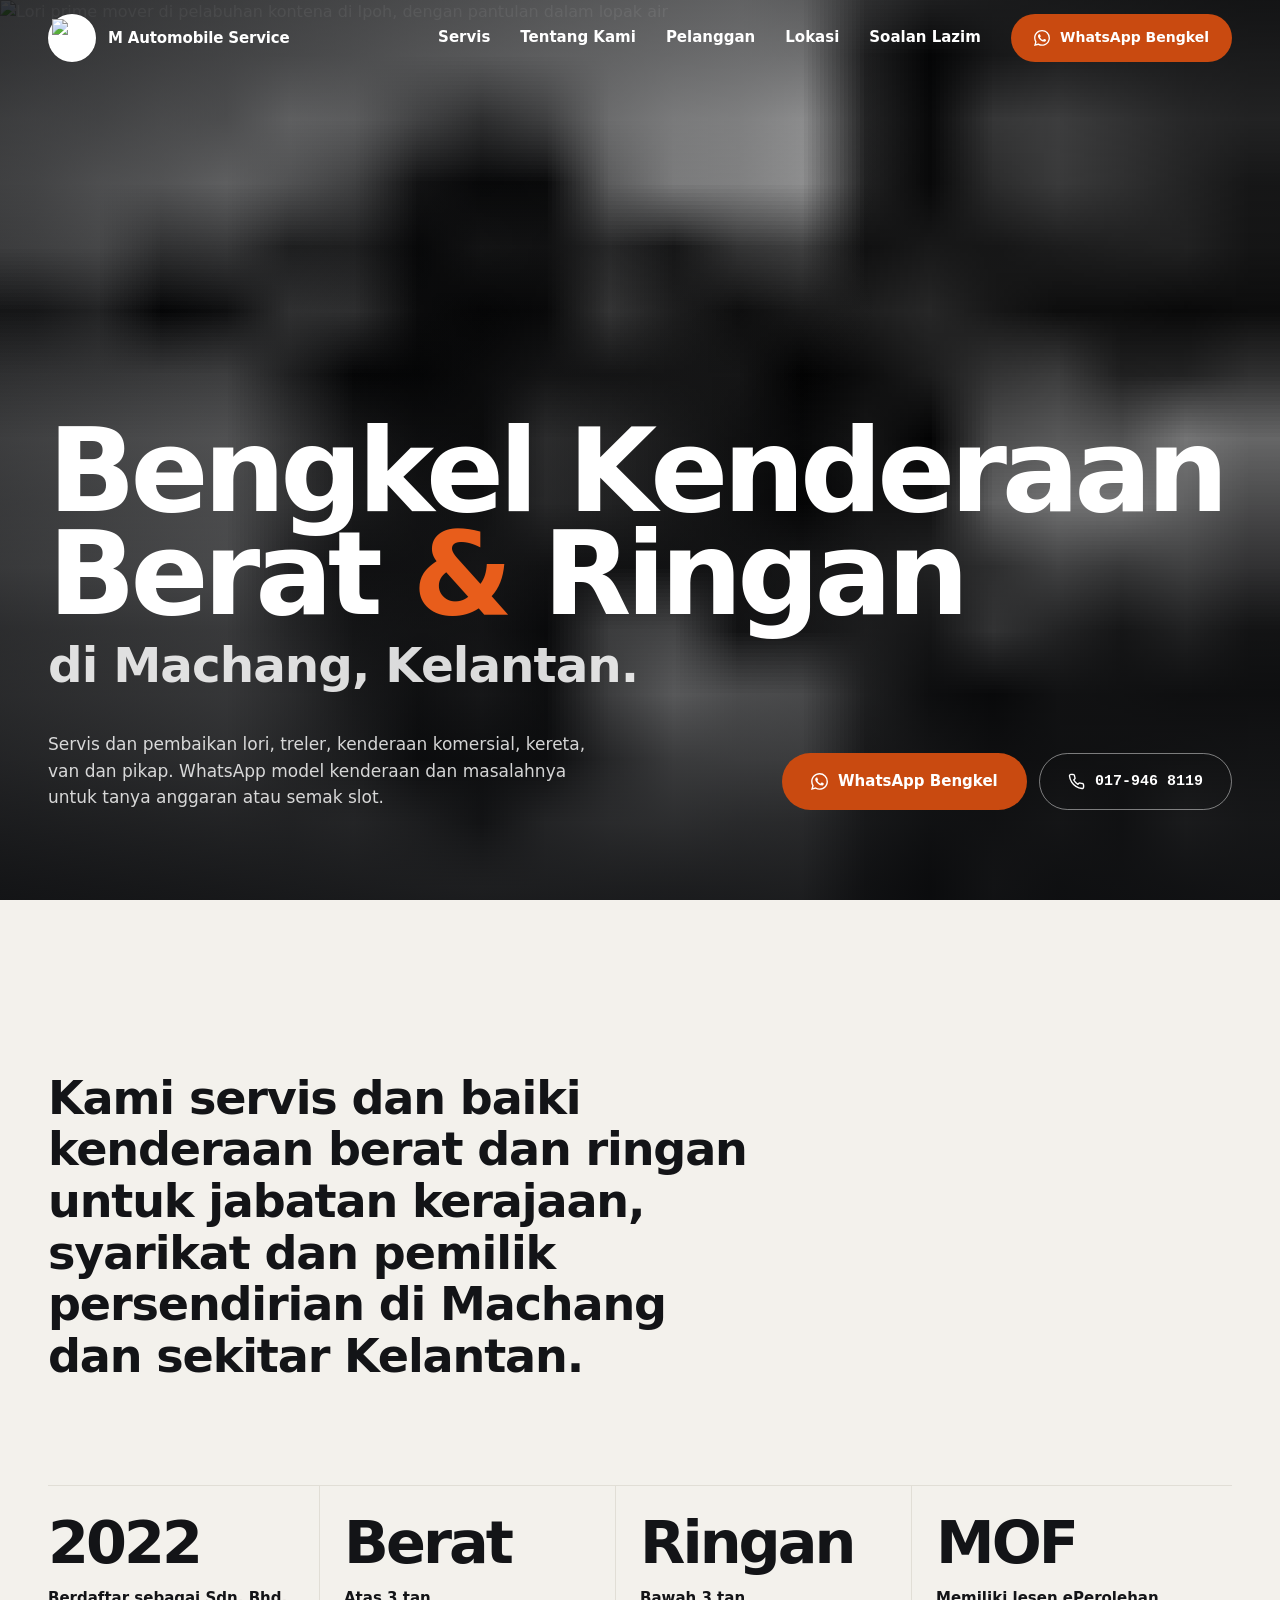
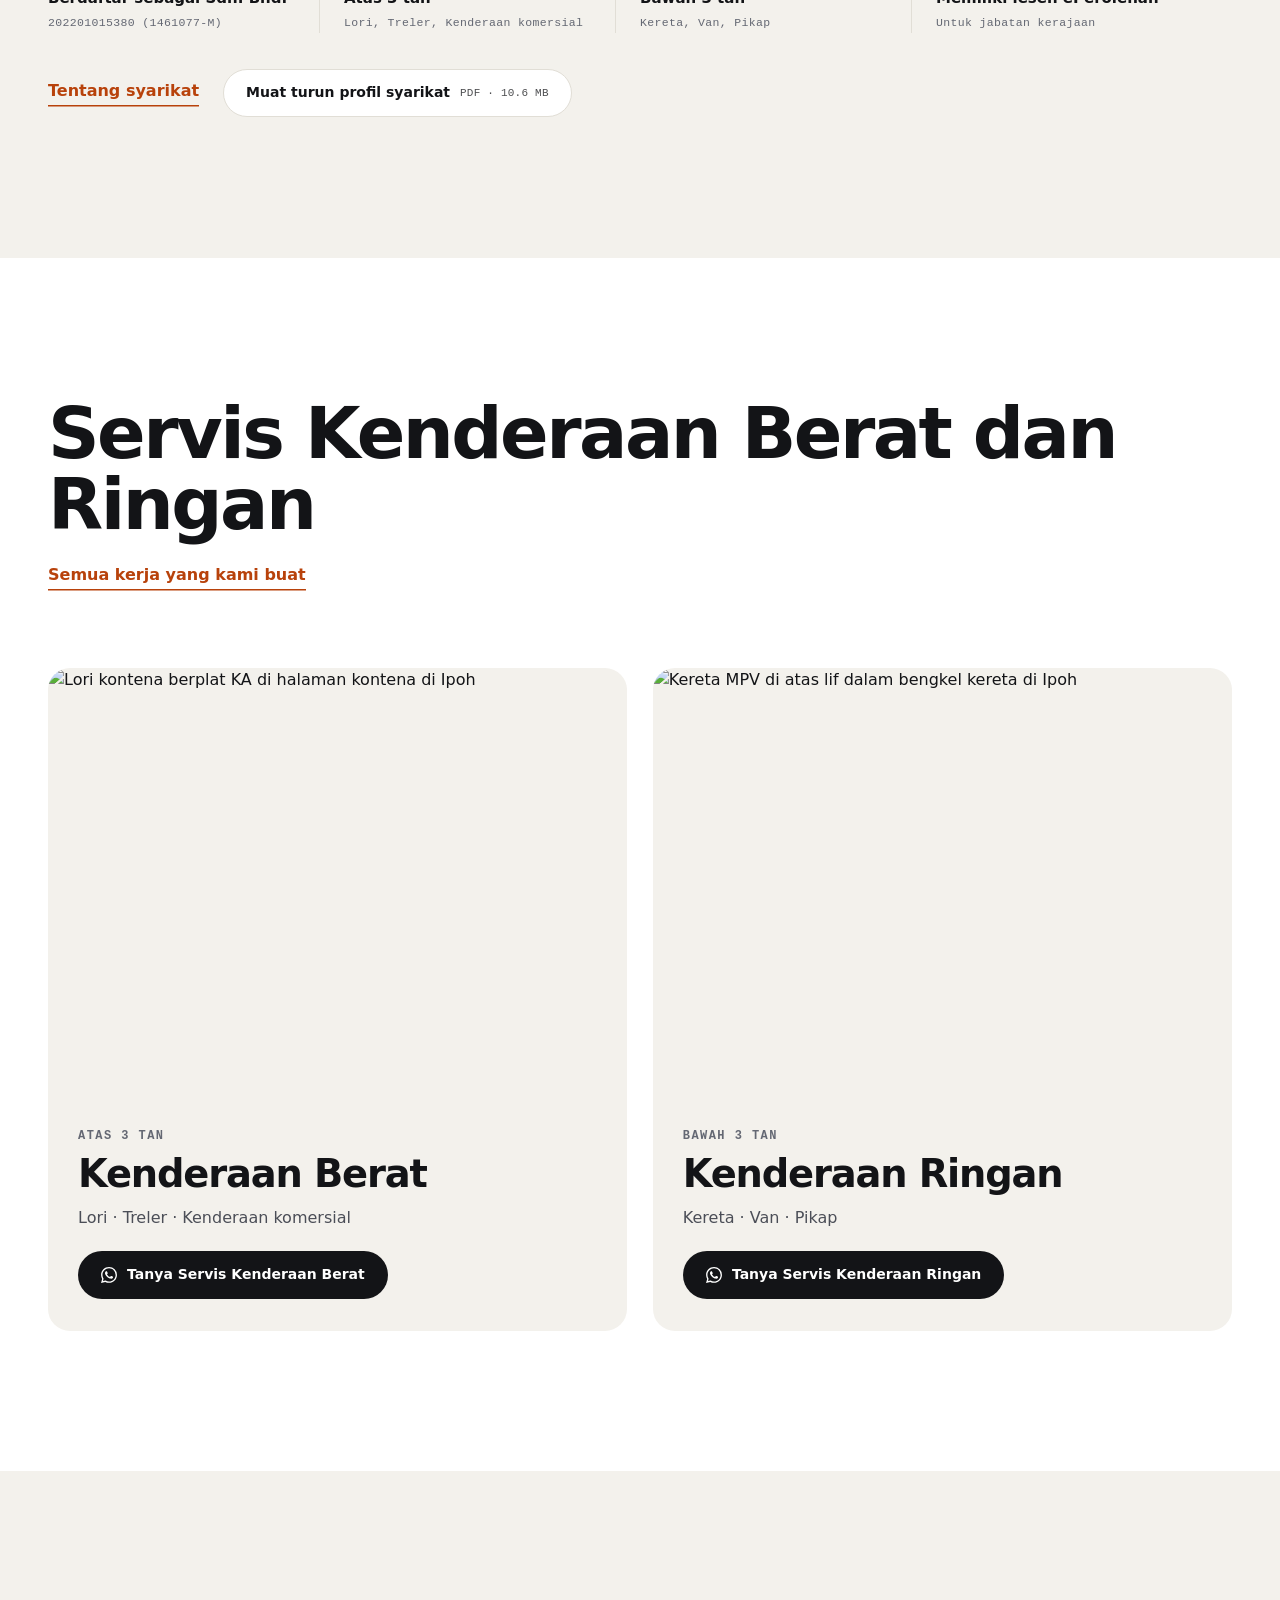
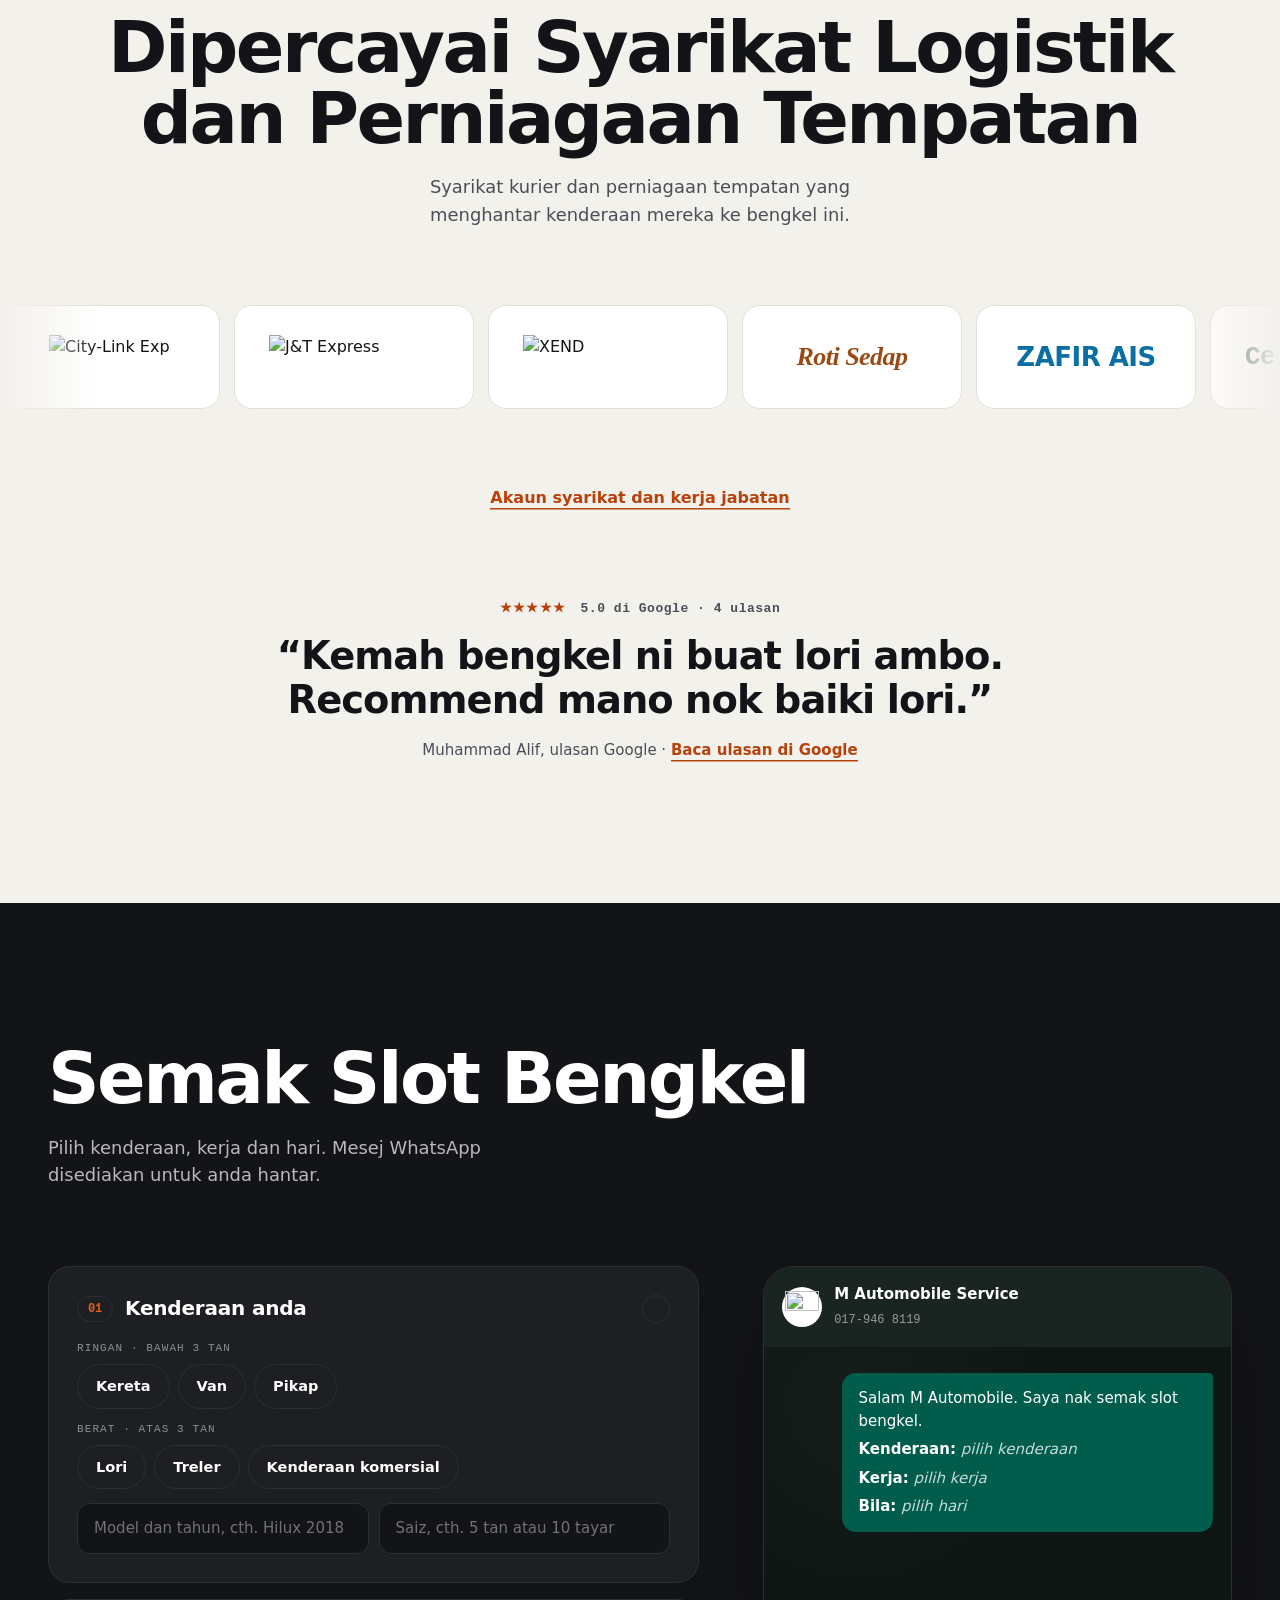
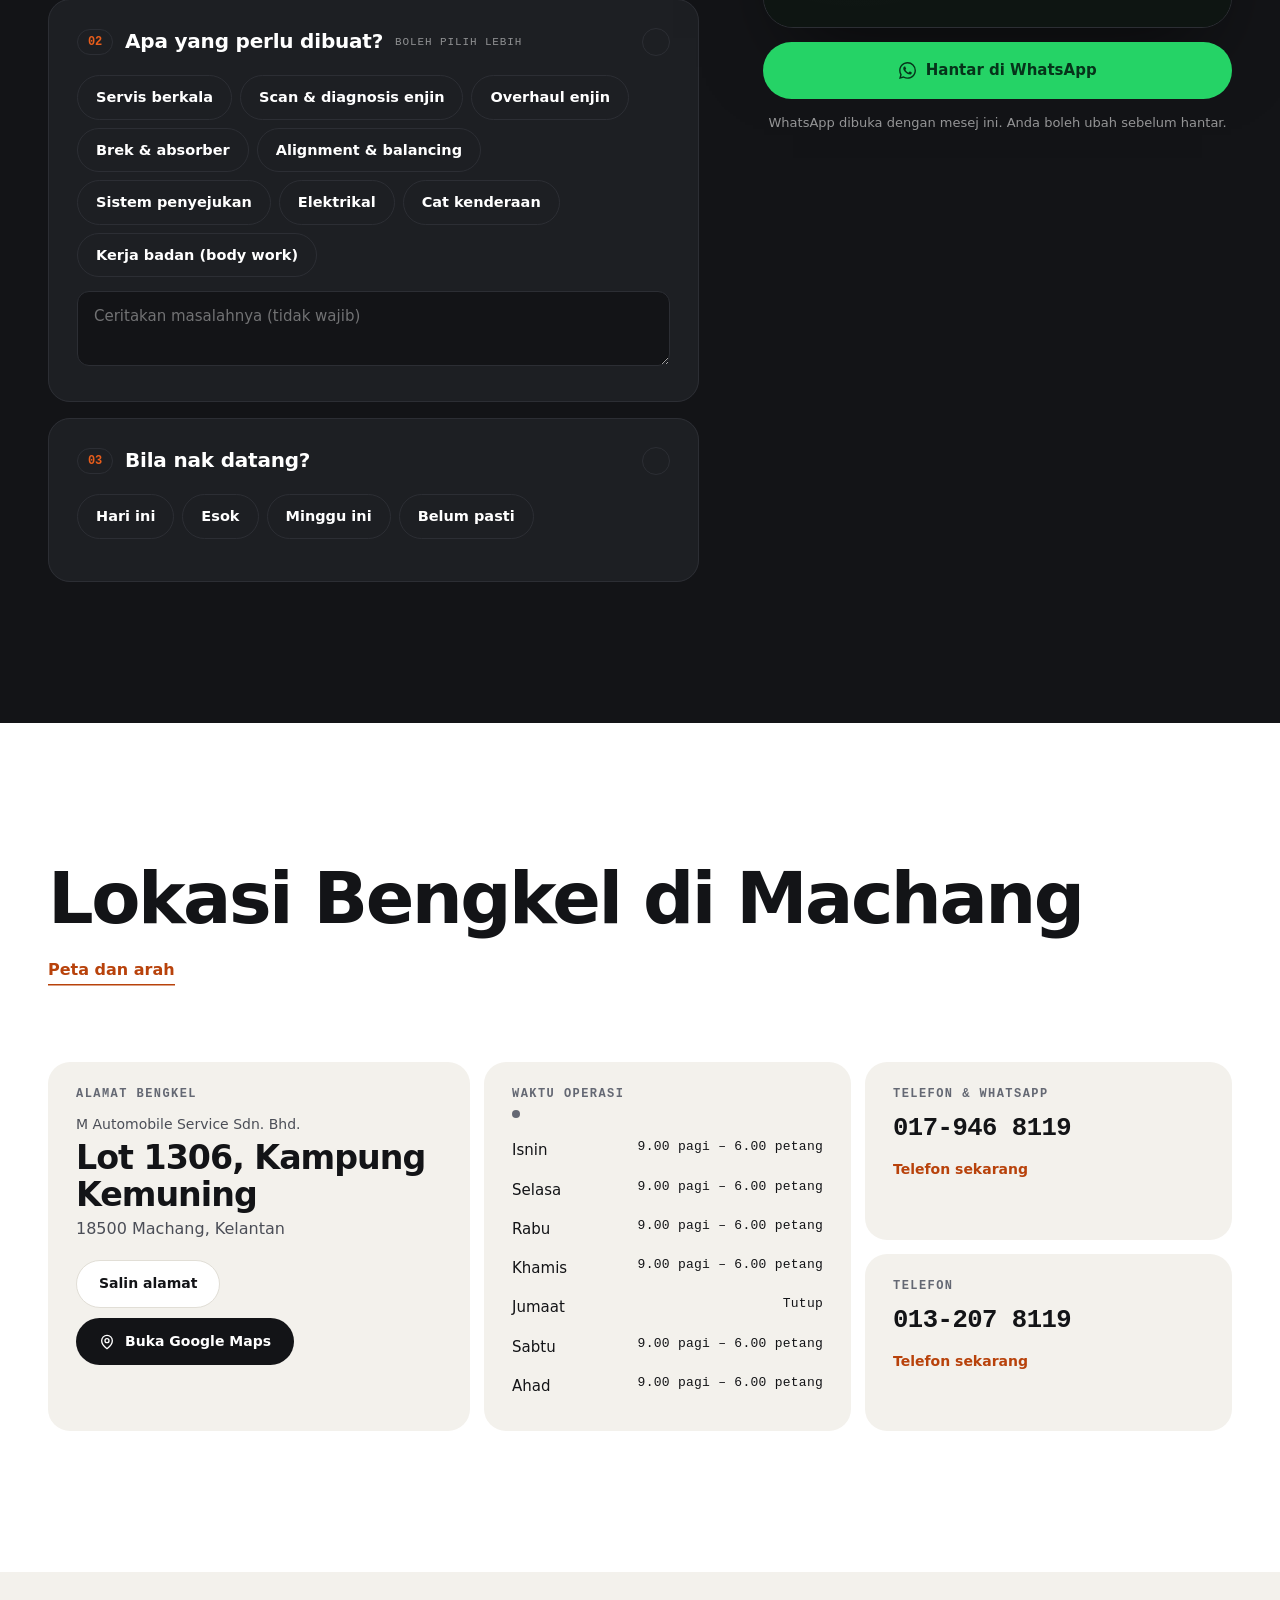
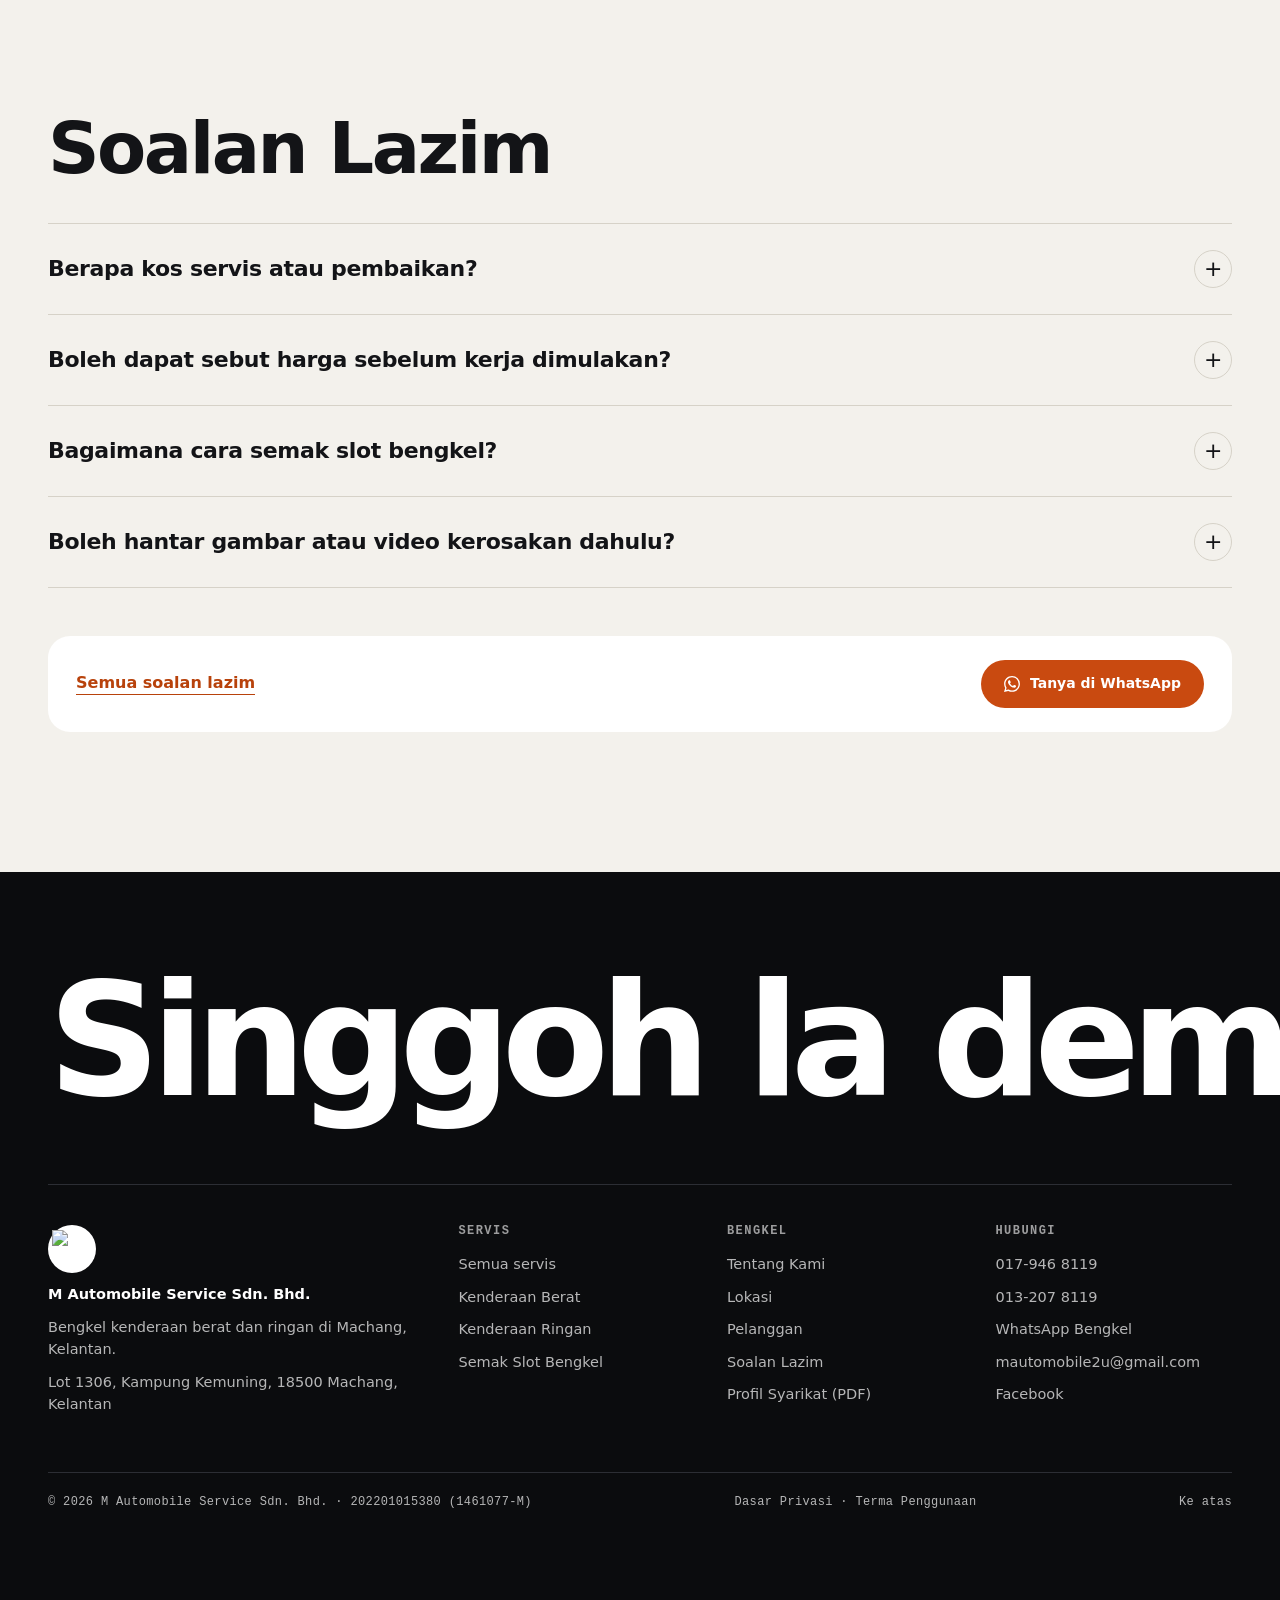
==== commit 2950e32d: "Make 017-946 8119 the phone and WhatsApp number, 013-207 8119 secondary Co-Authored-By: Claude Opus " ====
--- a/public/index.html
+++ b/public/index.html
@@ -5,13 +5,13 @@
 <meta charset="utf-8">
 <meta name="viewport" content="width=device-width, initial-scale=1">
 <title>Bengkel Lori &amp; Kereta di Machang, Kelantan | M Automobile</title>
-<meta name="description" content="Bengkel kenderaan berat dan ringan di Machang, Kelantan. Servis dan pembaikan lori, treler, kenderaan komersial, kereta, van dan pikap. WhatsApp 013-207 8119.">
+<meta name="description" content="Bengkel kenderaan berat dan ringan di Machang, Kelantan. Servis dan pembaikan lori, treler, kenderaan komersial, kereta, van dan pikap. WhatsApp 017-946 8119.">
 <meta name="theme-color" content="#131417">
 <meta property="og:type" content="website">
 <meta property="og:locale" content="ms_MY">
 <meta property="og:site_name" content="M Automobile Service">
 <meta property="og:title" content="Bengkel Lori &amp; Kereta di Machang, Kelantan | M Automobile">
-<meta property="og:description" content="Bengkel kenderaan berat dan ringan di Machang, Kelantan. Servis dan pembaikan lori, treler, kenderaan komersial, kereta, van dan pikap. WhatsApp 013-207 8119.">
+<meta property="og:description" content="Bengkel kenderaan berat dan ringan di Machang, Kelantan. Servis dan pembaikan lori, treler, kenderaan komersial, kereta, van dan pikap. WhatsApp 017-946 8119.">
 <meta name="twitter:card" content="summary_large_image">
 <link rel="canonical" href="https://m-automobile-mockup.mnifanmohdariff.workers.dev/">
 <meta property="og:url" content="https://m-automobile-mockup.mnifanmohdariff.workers.dev/">
@@ -30,7 +30,7 @@
 <link rel="preload" href="/assets/fonts/SpaceMono-700.woff2" as="font" type="font/woff2" crossorigin>
 <link rel="preload" as="image" href="/assets/img/pexels-37154110-1920-q74.webp" imagesrcset="/assets/img/pexels-37154110-640-q74.webp 640w, /assets/img/pexels-37154110-960-q74.webp 960w, /assets/img/pexels-37154110-1280-q74.webp 1280w, /assets/img/pexels-37154110-1600-q74.webp 1600w, /assets/img/pexels-37154110-1920-q74.webp 1920w" imagesizes="100vw" fetchpriority="high">
 <style>@font-face{font-family:'Hanken Grotesk';font-style:normal;font-weight:400 800;font-display:swap;src:url(/assets/fonts/HankenGrotesk-400-800.woff2) format('woff2');unicode-range:U+0000-00FF,U+0131,U+0152-0153,U+02BB-02BC,U+02C6,U+02DA,U+02DC,U+0304,U+0308,U+0329,U+2000-206F,U+20AC,U+2122,U+2191,U+2193,U+2212,U+2215,U+FEFF,U+FFFD}@font-face{font-family:'Space Mono';font-style:normal;font-weight:400;font-display:swap;src:url(/assets/fonts/SpaceMono-400.woff2) format('woff2');unicode-range:U+0000-00FF,U+0131,U+0152-0153,U+02BB-02BC,U+02C6,U+02DA,U+02DC,U+0304,U+0308,U+0329,U+2000-206F,U+20AC,U+2122,U+2191,U+2193,U+2212,U+2215,U+FEFF,U+FFFD}@font-face{font-family:'Space Mono';font-style:normal;font-weight:700;font-display:swap;src:url(/assets/fonts/SpaceMono-700.woff2) format('woff2');unicode-range:U+0000-00FF,U+0131,U+0152-0153,U+02BB-02BC,U+02C6,U+02DA,U+02DC,U+0304,U+0308,U+0329,U+2000-206F,U+20AC,U+2122,U+2191,U+2193,U+2212,U+2215,U+FEFF,U+FFFD}html.lenis,html.lenis body{height:auto}.lenis:not(.lenis-autoToggle).lenis-stopped{overflow:clip}.lenis.lenis-smooth [data-lenis-prevent]{overscroll-behavior:contain}.lenis.lenis-smooth iframe{pointer-events:none}.lenis.lenis-autoToggle{transition-property:overflow;transition-duration:1ms;transition-behavior:allow-discrete}:root{--ink:#131417;--ink-2:#1D1F23;--ink-deep:#0B0C0E;--cream:#F3F1EC;--white:#fff;--orange:#E85D1B;--orange-dk:#B8420B;--line:#E1DED6;--line-dk:#2C2E34;--text-2:#4B4E57;--muted:#646873;--orange-btn:#C94A10;--wa:#25D366;--sans:"Hanken Grotesk",system-ui,sans-serif;--mono:"Space Mono",ui-monospace,monospace;--wrap:1320px;--gut:clamp(20px,4vw,48px);--ease:cubic-bezier(.22,1,.36,1)}*,*::before,*::after{box-sizing:border-box}html{-webkit-text-size-adjust:100%;background:var(--ink);overscroll-behavior-y:none}body{overflow-x:clip;margin:0;font:400 16px/1.55 var(--sans);color:var(--ink);background:var(--white);-webkit-font-smoothing:antialiased}img{display:block;max-width:100%;height:auto}a{color:inherit;text-decoration:none}h1,h2,h3,p{margin:0}button{font:inherit;cursor:pointer}:focus-visible{outline:2px solid var(--orange);outline-offset:3px;border-radius:4px}.sr{position:absolute;width:1px;height:1px;overflow:hidden;clip:rect(0 0 0 0);white-space:nowrap}.skip{position:absolute;left:12px;top:-60px;background:var(--orange);color:#fff;padding:10px 16px;border-radius:8px;z-index:100}.skip:focus{top:12px}.wrap{max-width:var(--wrap);margin:0 auto;padding:0 var(--gut)}.center{text-align:center}.muted{color:var(--muted)}.eyebrow{font:700 12px/1 var(--mono);letter-spacing:.12em;text-transform:uppercase;color:var(--muted);display:flex;align-items:center;gap:12px}.eyebrow b{color:var(--orange-dk);font-weight:700}.eyebrow b::after{content:"";display:inline-block;width:28px;height:1px;background:currentColor;vertical-align:middle;margin-left:12px;opacity:.5}.center .eyebrow{justify-content:center}h2{font-size:clamp(36px,5.6vw,76px);line-height:.98;font-weight:800;letter-spacing:-.035em;margin-top:20px}h2:first-child{margin-top:0}.lede{font-size:clamp(17px,1.4vw,20px);color:var(--text-2);max-width:46ch;margin-top:20px}.center .lede{margin-inline:auto}.link{color:var(--orange-dk);font-weight:600;padding-bottom:3px;background:linear-gradient(currentColor,currentColor) 0 100% / 100% 1.5px no-repeat}.link:hover{animation:underline-sweep .75s var(--ease)}@keyframes underline-sweep{0%{background-size:100% 1.5px;background-position:100% 100%}45%{background-size:0 1.5px;background-position:100% 100%}46%{background-size:0 1.5px;background-position:0 100%}100%{background-size:100% 1.5px;background-position:0 100%}}.cat h3 a{background:linear-gradient(currentColor,currentColor) 0 100% / 0 2px no-repeat;transition:background-size .5s var(--ease)}.cat:hover h3 a{background-size:100% 2px}.see-also{transition:background .3s,transform .4s var(--ease)}.see-also:hover{transform:translateY(-3px)}.btn[href*="wa.me"]::before,.btn[href^="tel:"]::before,.btn[href*="share.google"]::before{content:"";width:1.15em;height:1.15em;flex:none;background:currentColor;-webkit-mask:var(--ico) center / contain no-repeat;mask:var(--ico) center / contain no-repeat}.btn[href*="wa.me"]{--ico:url("data:image/svg+xml,%3Csvg xmlns='http://www.w3.org/2000/svg' viewBox='0 0 24 24'%3E%3Cpath d='M17.472 14.382c-.297-.149-1.758-.867-2.03-.967-.273-.099-.471-.148-.67.15-.197.297-.767.966-.94 1.164-.173.199-.347.223-.644.075-.297-.15-1.255-.463-2.39-1.475-.883-.788-1.48-1.761-1.653-2.059-.173-.297-.018-.458.13-.606.134-.133.298-.347.446-.52.149-.174.198-.298.298-.497.099-.198.05-.371-.025-.52-.075-.149-.669-1.612-.916-2.207-.242-.579-.487-.5-.669-.51-.173-.008-.371-.01-.57-.01-.198 0-.52.074-.792.372-.272.297-1.04 1.016-1.04 2.479 0 1.462 1.065 2.875 1.213 3.074.149.198 2.096 3.2 5.077 4.487.709.306 1.262.489 1.694.625.712.227 1.36.195 1.871.118.571-.085 1.758-.719 2.006-1.413.248-.694.248-1.289.173-1.413-.074-.124-.272-.198-.57-.347m-5.421 7.403h-.004a9.87 9.87 0 01-5.031-1.378l-.361-.214-3.741.982.998-3.648-.235-.374a9.86 9.86 0 01-1.51-5.26c.001-5.45 4.436-9.884 9.888-9.884 2.64 0 5.122 1.03 6.988 2.898a9.825 9.825 0 012.893 6.994c-.003 5.45-4.437 9.884-9.885 9.884m8.413-18.297A11.815 11.815 0 0012.05 0C5.495 0 .16 5.335.157 11.892c0 2.096.547 4.142 1.588 5.945L.057 24l6.305-1.654a11.882 11.882 0 005.683 1.448h.005c6.554 0 11.89-5.335 11.893-11.893a11.821 11.821 0 00-3.48-8.413z'/%3E%3C/svg%3E")}.btn[href^="tel:"]{--ico:url("data:image/svg+xml,%3Csvg xmlns='http://www.w3.org/2000/svg' viewBox='0 0 24 24' fill='none' stroke='%23000' stroke-width='2' stroke-linecap='round' stroke-linejoin='round'%3E%3Cpath d='M22 16.92v3a2 2 0 0 1-2.18 2 19.79 19.79 0 0 1-8.63-3.07 19.5 19.5 0 0 1-6-6 19.79 19.79 0 0 1-3.07-8.67A2 2 0 0 1 4.11 2h3a2 2 0 0 1 2 1.72 12.84 12.84 0 0 0 .7 2.81 2 2 0 0 1-.45 2.11L8.09 9.91a16 16 0 0 0 6 6l1.27-1.27a2 2 0 0 1 2.11-.45 12.84 12.84 0 0 0 2.81.7A2 2 0 0 1 22 16.92z'/%3E%3C/svg%3E")}.btn[href*="share.google"]{--ico:url("data:image/svg+xml,%3Csvg xmlns='http://www.w3.org/2000/svg' viewBox='0 0 24 24' fill='none' stroke='%23000' stroke-width='2' stroke-linecap='round' stroke-linejoin='round'%3E%3Cpath d='M20 10c0 6-8 12-8 12s-8-6-8-12a8 8 0 0 1 16 0Z'/%3E%3Ccircle cx='12' cy='10' r='3'/%3E%3C/svg%3E")}.btn{display:inline-flex;align-items:center;justify-content:center;gap:10px;padding:16px 28px;border-radius:999px;font-weight:700;font-size:15px;border:1.5px solid transparent;transition:background .25s,color .25s,border-color .25s,transform .25s var(--ease);white-space:nowrap}.btn:active{transform:scale(.97)}.btn-sm{padding:12px 22px;font-size:14px}.btn-o{background:var(--orange-btn);color:#fff}.btn-o:hover{background:var(--orange-dk)}.btn-ink{background:var(--ink);color:#fff}.btn-ink:hover{background:#2A2C31}.btn-line{border-color:rgba(255,255,255,.45);color:#fff;font-family:var(--mono)}.btn-line:hover{background:#fff;color:var(--ink)}.btn-line-dk{border-color:var(--line);background:#fff;color:var(--ink)}.btn-line-dk:hover{border-color:var(--ink)}.btn-wa{background:var(--wa);color:#06331A}.btn-wa:hover{background:#3BE07A}.hdr{position:fixed;inset:0 0 auto;z-index:50;color:#fff;transition:background .35s,color .35s,transform .45s var(--ease),box-shadow .35s}.hdr.solid{background:rgba(243,241,236,.92);backdrop-filter:blur(12px);color:var(--ink);box-shadow:0 1px 0 var(--line)}.hdr.hide{transform:translateY(-100%)}.hdr-in{display:flex;align-items:center;justify-content:space-between;height:76px}.brand{display:flex;align-items:center;gap:12px}.brand-logo{width:48px;height:48px;border-radius:50%;background:#fff;display:grid;place-items:center;flex:none;box-shadow:0 0 0 1px rgba(0,0,0,.06)}.brand-logo img{width:40px;height:auto}.brand-txt{display:flex;flex-direction:column;line-height:1.2}.brand-txt b{font-size:15px;letter-spacing:-.01em}.brand-txt small{font:400 11px var(--mono);opacity:.7;letter-spacing:.04em}.nav{display:flex;align-items:center;gap:30px;font-weight:600;font-size:15px}.nav>a:not(.btn){position:relative}.nav>a:not(.btn)::after{content:"";position:absolute;left:0;right:0;bottom:-4px;height:1.5px;background:currentColor;transform:scaleX(0);transform-origin:right;transition:transform .4s var(--ease)}.nav>a:not(.btn):hover::after,.nav>a[aria-current]::after{transform:scaleX(1);transform-origin:left}.menu-btn{display:none;width:46px;height:46px;border-radius:50%;border:1.5px solid currentColor;background:none;color:inherit;flex-direction:column;justify-content:center;align-items:center;gap:4px}.menu-btn span{width:18px;height:1.5px;background:currentColor;transition:transform .3s,opacity .3s}.menu-btn[aria-expanded="true"] span:nth-child(1){transform:translateY(5.5px) rotate(45deg)}.menu-btn[aria-expanded="true"] span:nth-child(2){opacity:0}.menu-btn[aria-expanded="true"] span:nth-child(3){transform:translateY(-5.5px) rotate(-45deg)}.hero{position:relative;min-height:100svh;color:#fff;background:var(--ink);display:flex;flex-direction:column;justify-content:flex-end;overflow:hidden}.hero-media{position:absolute;inset:0;background:50% 45% / cover no-repeat}.hero-media img{width:100%;height:100%;object-fit:cover;object-position:50% 45%;transform-origin:50% 80%}.hero-media::after{content:"";position:absolute;inset:0;background:linear-gradient(180deg,rgba(10,11,13,.55) 0%,rgba(10,11,13,.15) 35%,rgba(10,11,13,.85) 100%),linear-gradient(90deg,rgba(10,11,13,.6),transparent 70%)}.hero-in{position:relative;width:100%;padding-top:140px;padding-bottom:clamp(48px,7vw,96px)}.hero-eyebrow{color:rgba(255,255,255,.75)}.dot{width:8px;height:8px;border-radius:50%;background:var(--orange);box-shadow:0 0 0 4px rgba(232,93,27,.25)}.hero-h1{margin-top:24px;font-size:clamp(46px,9vw,142px);line-height:.9;font-weight:800;letter-spacing:-.045em}.hero-h1 .l{display:block}.hero-h1 em{font-style:normal;color:var(--orange)}.hero-h1 .l-sm{font-size:.42em;letter-spacing:-.02em;font-weight:600;margin-top:.35em;color:rgba(255,255,255,.85)}.hero-foot{display:flex;justify-content:space-between;align-items:flex-end;gap:40px;margin-top:44px;flex-wrap:wrap}.hero-sub{max-width:52ch;font-size:17px;color:rgba(255,255,255,.82)}.hero-cta{display:flex;gap:12px;flex-wrap:wrap}.hero-bar{position:relative;width:100%;display:flex;justify-content:space-between;gap:20px;padding-top:18px;padding-bottom:22px;border-top:1px solid rgba(255,255,255,.18);font:400 12px var(--mono);letter-spacing:.08em;text-transform:uppercase;color:rgba(255,255,255,.7)}.scroll-cue i{font-style:normal;display:inline-block;animation:bob 1.8s ease-in-out infinite}@keyframes bob{50%{transform:translateY(4px)}}.sec{padding:clamp(80px,11vw,160px) 0;position:relative}.sec-cream{background:var(--cream)}.sec-ink{background:var(--ink);color:#fff}.sec-ink .eyebrow{color:rgba(255,255,255,.55)}.sec-ink .eyebrow b{color:var(--orange)}.sec-ink .lede{color:rgba(255,255,255,.7)}.sec-head{margin-bottom:clamp(48px,6vw,80px)}.statement{font-size:clamp(26px,3.6vw,52px);line-height:1.12;font-weight:600;letter-spacing:-.025em;margin-top:32px;max-width:24ch;text-wrap:balance}.statement .w{opacity:.18}.stats{list-style:none;padding:0;margin:clamp(56px,8vw,110px) 0 0;display:grid;grid-template-columns:repeat(4,1fr);border-top:1px solid var(--line)}.stats li{padding:28px 24px 0 0;border-right:1px solid var(--line);margin-right:24px}.stats li:last-child{border-right:0}.stats b{display:block;font-size:clamp(48px,6vw,92px);line-height:1;font-weight:800;letter-spacing:-.05em}.stats span{display:block;margin-top:14px;font-weight:600;font-size:15px}.stats small{font:400 11.5px var(--mono);color:var(--muted);letter-spacing:.03em}.cats{display:grid;grid-template-columns:1fr 1fr;gap:clamp(16px,2vw,28px)}.cat{background:var(--cream);border-radius:22px;overflow:hidden;display:flex;flex-direction:column}.cat-img{display:block;aspect-ratio:4/3;overflow:hidden}.cat-img img{width:100%;height:118%;object-fit:cover;transition:scale .9s var(--ease)}.cat:hover .cat-img img{scale:1.04}.cat-body{padding:28px 30px 32px;display:flex;flex-direction:column;gap:12px;align-items:flex-start}.cat h3{font-size:clamp(28px,3vw,40px);letter-spacing:-.03em;line-height:1.05}.cat-types{color:var(--text-2);margin-bottom:8px}.jobs{list-style:none;margin:clamp(56px,7vw,96px) 0 0;padding:0;border-top:1px solid var(--line)}.job{--fill:#9A3A0E;position:relative;display:grid;grid-template-columns:1fr auto;align-items:center;gap:20px;padding:26px 0;border-bottom:1px solid var(--line);transition:padding .5s var(--ease),color .25s}.job>:not(.job-fill){position:relative;z-index:1}.job-fill{position:absolute;inset:-1px 0;background:var(--fill);opacity:0;transition:opacity .9s ease-out}.job-t{font-size:clamp(22px,2.6vw,38px);letter-spacing:-.03em;font-weight:700;line-height:1.1;white-space:nowrap}.job-d{color:var(--muted);font-size:14px;text-align:right;transition:opacity .25s,color .25s}.job>.job-imgs{position:absolute;right:16px;top:50%;translate:0 -50%;display:flex;gap:6px;pointer-events:none}.job-imgs img{width:104px;height:74px;object-fit:cover;border-radius:6px;opacity:0;transform:translateX(24px);transition:opacity .3s,transform .5s var(--ease)}.job.on{color:#fff;padding:34px 16px}.job.on .job-fill{opacity:1;transition:opacity .12s}.job.on .job-d{opacity:0}.job.on .job-imgs img{opacity:1;transform:none}.job.on .job-imgs img:nth-child(2){transition-delay:.04s}.job.on .job-imgs img:nth-child(3){transition-delay:.08s}.job.on .job-imgs img:nth-child(4){transition-delay:.12s}.sec-clients{overflow:hidden}.marquee{margin:clamp(48px,6vw,80px) 0;display:grid;gap:14px}.mq-row{overflow:hidden;-webkit-mask:linear-gradient(90deg,transparent,#000 8%,#000 92%,transparent);mask:linear-gradient(90deg,transparent,#000 8%,#000 92%,transparent)}.mq-track{display:flex;width:max-content}.mq-i{display:inline-flex;flex-direction:column;justify-content:center;min-height:104px;padding:18px 34px;background:#fff;border:1px solid var(--line);border-radius:18px;white-space:nowrap;margin-right:14px}.mq-i b{font-size:26px;letter-spacing:-.02em;font-weight:800;line-height:1.1}.mq-i small{font:400 11.5px var(--mono);color:var(--muted);letter-spacing:.04em;margin-top:6px}.mq-i.mono b{font:700 20px var(--mono);letter-spacing:-.01em}@keyframes marquee{to{transform:translateX(-50%)}}.motion .mq-track{animation:marquee 40s linear infinite}.motion .mq-rev .mq-track{animation-direction:reverse}.mq-row:hover .mq-track{animation-play-state:paused}html:not(.motion) .mq-track{flex-wrap:wrap;width:auto;justify-content:center;row-gap:14px}html:not(.motion) .mq-dup{display:none}.enq{display:grid;grid-template-columns:1.25fr .9fr;gap:clamp(32px,5vw,80px);align-items:start}.enq-steps{display:grid;gap:16px}.step{margin:0;border:1px solid var(--line-dk);background:var(--ink-2);border-radius:22px;padding:26px 28px 28px;transition:border-color .4s}.step.done{border-color:rgba(232,93,27,.55)}.step legend{float:left;width:100%;display:flex;align-items:center;gap:12px;font-size:20px;font-weight:700;letter-spacing:-.01em;margin-bottom:18px;padding:0}.step legend small{font:400 11px var(--mono);color:rgba(255,255,255,.5);text-transform:uppercase;letter-spacing:.08em}.sn{font:700 12px var(--mono);color:var(--orange);border:1px solid var(--line-dk);border-radius:999px;padding:5px 10px}.tick{margin-left:auto;width:28px;height:28px;border-radius:50%;border:1px solid var(--line-dk);display:grid;place-items:center;transition:background .3s,border-color .3s}.tick svg{width:16px;height:16px;fill:none;stroke:#fff;stroke-width:2.4;stroke-linecap:round;stroke-linejoin:round;stroke-dasharray:24;stroke-dashoffset:24;transition:stroke-dashoffset .5s var(--ease) .1s}.step.done .tick{background:var(--orange);border-color:var(--orange)}.step.done .tick svg{stroke-dashoffset:0}.chip-label{clear:both;font:400 11px var(--mono);color:rgba(255,255,255,.5);text-transform:uppercase;letter-spacing:.1em;margin:6px 0 10px}.chips{clear:both;display:flex;flex-wrap:wrap;gap:8px;margin-bottom:14px}.chip input{position:absolute;opacity:0;pointer-events:none}.chip span{display:inline-block;padding:10px 18px;border-radius:999px;border:1px solid var(--line-dk);font-size:14.5px;font-weight:600;cursor:pointer;transition:background .2s,border-color .2s,color .2s,transform .2s var(--ease);user-select:none}.chip span:hover{border-color:rgba(255,255,255,.4)}.chip input:checked + span{background:#fff;color:var(--ink);border-color:#fff}.chip input:focus-visible + span{outline:2px solid var(--orange);outline-offset:2px}.fields{display:grid;grid-template-columns:1fr 1fr;gap:10px}.field{display:block}.field input,.field textarea{width:100%;background:var(--ink);border:1px solid var(--line-dk);color:#fff;border-radius:12px;padding:13px 16px;font:inherit;font-size:15px;resize:vertical}.field input::placeholder,.field textarea::placeholder{color:rgba(255,255,255,.4)}.field input:focus,.field textarea:focus{outline:none;border-color:var(--orange)}.phone-wrap{position:sticky;top:100px;display:grid;gap:14px;justify-items:stretch}.phone{background:#0E1512;border:1px solid var(--line-dk);border-radius:30px;overflow:hidden;box-shadow:0 40px 80px -30px rgba(0,0,0,.6)}.chat-head{display:flex;align-items:center;gap:12px;padding:16px 18px;background:#1A2420}.chat-head .av{width:40px;height:40px;border-radius:50%;background:#fff;display:grid;place-items:center}.chat-head b{display:block;font-size:15px}.chat-head small{font:400 12px var(--mono);color:rgba(255,255,255,.55)}.chat-body{padding:26px 18px 34px;min-height:280px;background:radial-gradient(circle at 20% 20%,rgba(255,255,255,.03),transparent 50%),#0E1512}.bubble{background:#005C4B;border-radius:14px 4px 14px 14px;padding:14px 16px;margin-left:14%;font-size:15px;line-height:1.5;display:grid;gap:6px}.bubble .v.empty{color:rgba(255,255,255,.78);font-style:italic}.note{font-size:13px;color:rgba(255,255,255,.55);text-align:center}.loc{display:grid;grid-template-columns:1fr 1.15fr;gap:clamp(20px,3vw,40px)}.loc-info{display:grid;gap:14px;align-content:start}.card{background:var(--cream);border-radius:22px;padding:26px 28px;display:block}.card .eyebrow{margin-bottom:14px}.addr-co{color:var(--text-2);font-size:14px}.addr-big{font-size:clamp(26px,2.6vw,34px);font-weight:800;letter-spacing:-.03em;line-height:1.1;margin:4px 0}.addr-sm{color:var(--text-2);margin-bottom:18px}.hours-na{font-size:17px;font-weight:600}.phones{display:grid;grid-template-columns:1fr 1fr;gap:14px}.phone-card b{display:block;font:700 clamp(20px,2vw,26px) var(--mono);letter-spacing:-.02em;margin-bottom:14px}.phone-card .go{font-size:14px;font-weight:600;color:var(--orange-dk)}.phone-card{transition:background .3s,transform .4s var(--ease)}.phone-card:hover{background:#ECE8E0;transform:translateY(-3px)}.loc-map iframe{width:100%;aspect-ratio:4/3.4;border:0;border-radius:22px;background:var(--cream);filter:grayscale(.25) contrast(1.05)}.dialect{font-size:clamp(26px,3vw,38px);font-weight:700;letter-spacing:-.03em;margin-top:22px}.dialect em{font-style:normal;color:var(--orange-dk)}.loc-map .muted{margin-top:6px;font-size:14px}.faq-head{display:flex;justify-content:space-between;align-items:flex-end;gap:40px;flex-wrap:wrap;margin-bottom:40px}.search input{width:min(380px,100%);padding:16px 22px;border-radius:999px;border:1px solid var(--line);background:#fff;font:inherit}.search input:focus{outline:none;border-color:var(--ink)}.faq-count{font:400 12px var(--mono);margin-bottom:12px;min-height:1em}.faq{border-top:1px solid #D6D2C8}.faq details{border-bottom:1px solid #D6D2C8}.faq summary{list-style:none;cursor:pointer;display:flex;justify-content:space-between;align-items:center;gap:24px;padding:26px 0;font-size:clamp(18px,1.8vw,22px);font-weight:700;letter-spacing:-.015em}.faq summary::-webkit-details-marker{display:none}.faq summary::after{content:"+";flex:none;width:38px;height:38px;border-radius:50%;border:1px solid #D6D2C8;display:grid;place-items:center;font-weight:400;font-size:22px;transition:transform .4s var(--ease),background .3s,color .3s}.faq details[open] summary::after{transform:rotate(45deg);background:var(--ink);color:#fff;border-color:var(--ink)}.faq .ans{overflow:hidden}.faq .ans p{padding:0 60px 26px 0;color:var(--text-2);max-width:70ch}.faq mark{background:#FDEBE1;color:inherit;border-radius:3px;padding:0 2px}.faq-empty{padding:32px 0}.faq-empty .row{display:flex;gap:10px;flex-wrap:wrap;margin-top:14px}.faq-close{margin-top:48px;display:flex;justify-content:space-between;align-items:center;gap:20px;flex-wrap:wrap;background:#fff;border-radius:22px;padding:24px 28px}.ftr{background:var(--ink-deep);color:rgba(255,255,255,.7);padding:clamp(60px,8vw,110px) 0 110px;overflow:hidden}.ftr-big{font-size:clamp(52px,12.2vw,190px);line-height:.85;font-weight:800;letter-spacing:-.06em;color:#fff;white-space:nowrap}.ftr-big span{display:inline-block}.ftr-cols{display:grid;grid-template-columns:1.6fr 1fr 1fr 1fr;gap:32px;margin-top:clamp(48px,6vw,90px);padding-top:40px;border-top:1px solid var(--line-dk)}.ftr-cols>*{display:flex;flex-direction:column;gap:10px;align-items:flex-start;font-size:14.5px}.ftr-cols .eyebrow{color:rgba(255,255,255,.6);margin-bottom:6px}.ftr-cols a:hover{color:#fff}.ftr-brand b{color:#fff}.ftr-bot{display:flex;justify-content:space-between;gap:20px;flex-wrap:wrap;margin-top:56px;padding-top:22px;border-top:1px solid var(--line-dk);font:400 12px var(--mono);letter-spacing:.03em}.ftr-bot a:hover{color:#fff}.phero{position:relative;color:#fff;background:var(--ink);overflow:hidden;padding:150px 0 clamp(56px,7vw,100px)}.phero-in{position:relative}.phero-h1{font-size:clamp(40px,6.4vw,96px);line-height:.95;max-width:16ch;text-wrap:balance}.phero .hero-sub{margin-top:28px}.phero .hero-cta{margin-top:32px}.phero-has-img .phero-in{min-height:52vh;display:flex;flex-direction:column;justify-content:flex-end}.phero-media{position:absolute;inset:0;background:center / cover no-repeat}.phero-media img{width:100%;height:100%;object-fit:cover}.phero-media::after{content:"";position:absolute;inset:0;background:linear-gradient(90deg,rgba(10,11,13,.92) 0%,rgba(10,11,13,.7) 45%,rgba(10,11,13,.35) 100%),linear-gradient(180deg,rgba(10,11,13,.5),transparent 30%)}.crumbs{font:400 12px var(--mono);letter-spacing:.06em;color:rgba(255,255,255,.6);display:flex;flex-wrap:wrap;gap:8px}.crumbs a:hover{color:#fff}.crumbs [aria-current]{color:#fff}.row{display:flex;gap:10px;flex-wrap:wrap;align-items:center}.sec-tight{padding:clamp(48px,6vw,80px) 0}.sec-head-row{display:flex;justify-content:space-between;align-items:flex-end;gap:24px;flex-wrap:wrap}.stats-txt b{font-size:clamp(40px,4.6vw,72px)}.loc-mini{display:grid;grid-template-columns:1.15fr 1fr 1fr;gap:14px;align-items:stretch}.loc-mini .phones{grid-template-columns:1fr}.split{display:grid;grid-template-columns:1fr 1fr;gap:clamp(40px,6vw,96px);align-items:start}.split-big{font-size:clamp(36px,4.4vw,64px);font-weight:800;letter-spacing:-.04em;line-height:1;margin:18px 0 22px}.tags{list-style:none;padding:0;margin:0;display:flex;flex-wrap:wrap;gap:8px}.tags li{padding:10px 18px;border-radius:999px;background:var(--cream);font-weight:600}.worklist{list-style:none;padding:0;margin:18px 0 0;border-top:1px solid var(--line)}.worklist li{display:grid;grid-template-columns:48px 1fr;gap:12px;padding:18px 0;border-bottom:1px solid var(--line);font-size:clamp(17px,1.5vw,20px);font-weight:600;letter-spacing:-.01em}.worklist .n{font:700 12px var(--mono);color:var(--orange-dk);padding-top:5px}.worklist-dk{border-color:var(--line-dk);margin-bottom:28px}.worklist-dk li{border-color:var(--line-dk)}.worklist-dk .n{color:var(--orange)}.see-also{display:grid;gap:10px;padding:clamp(28px,4vw,48px);border-radius:26px;background:var(--cream);transition:background .3s}.see-also:hover{background:#ECE8E0}.see-also b{font-size:clamp(32px,4.6vw,64px);letter-spacing:-.04em;line-height:1}.clist{list-style:none;padding:0;margin:32px 0 0;border-top:1px solid var(--line)}.clist li{display:flex;flex-direction:column;gap:4px;padding:20px 0;border-bottom:1px solid var(--line)}.clist b{font-size:clamp(20px,2vw,26px);letter-spacing:-.02em}.clist small{font:400 12px var(--mono);color:var(--muted);letter-spacing:.03em}.ways{display:grid;grid-template-columns:1fr 1fr;gap:clamp(16px,2vw,28px)}.way{background:#fff;border-radius:22px;padding:clamp(26px,3vw,40px);display:flex;flex-direction:column;gap:16px;align-items:flex-start}.way h3{font-size:clamp(28px,3vw,40px);letter-spacing:-.03em;line-height:1.05}.checks{list-style:none;padding:0;margin:0 0 10px;display:grid;gap:12px}.checks li{padding-left:30px;position:relative;color:var(--text-2)}.checks li::before{content:"";position:absolute;left:0;top:.3em;width:18px;height:18px;border-radius:50%;background:var(--orange) url("data:image/svg+xml,%3Csvg xmlns='http://www.w3.org/2000/svg' viewBox='0 0 24 24' fill='none' stroke='%23fff' stroke-width='3' stroke-linecap='round' stroke-linejoin='round'%3E%3Cpath d='M5 12.5l4.5 4.5L19 7.5'/%3E%3C/svg%3E") center/12px no-repeat}.cta-band{margin-top:48px;display:flex;justify-content:space-between;align-items:center;gap:20px;flex-wrap:wrap;background:#fff;border-radius:22px;padding:24px 28px}.hours{list-style:none;padding:0;margin:0;display:grid;gap:2px}.hours li{display:flex;justify-content:space-between;gap:16px;padding:7px 10px;margin:0 -10px;border-radius:8px;font-size:15px}.hours li b{font:400 13px var(--mono);letter-spacing:.02em}.hours li.today{background:#fff;font-weight:700}.hours li.today b{font-weight:700}.hours-now{display:flex;align-items:center;gap:10px;font-weight:700;margin:-4px 0 14px}.hours-now .dot{box-shadow:none;background:var(--muted)}.hours-now.open .dot{background:#1F9D55;box-shadow:0 0 0 4px rgba(31,157,85,.18)}.phone-card b.fb{font:800 clamp(18px,1.8vw,22px) var(--sans);letter-spacing:-.02em}.prose{max-width:calc(72ch + 2 * var(--gut))}.prose h2{font-size:clamp(22px,2.2vw,28px);letter-spacing:-.02em;line-height:1.2;margin:40px 0 10px}.prose p{color:var(--text-2)}.review{margin-top:clamp(56px,7vw,96px);max-width:860px}.review-stars{font:700 13px var(--mono);letter-spacing:.04em;color:var(--text-2)}.review-stars span{color:var(--orange-dk);letter-spacing:.1em;margin-right:6px}.review blockquote{margin:18px 0 16px;font-size:clamp(24px,3vw,40px);line-height:1.15;font-weight:700;letter-spacing:-.025em;text-wrap:balance}.review figcaption{color:var(--text-2);font-size:15px}.curtain{position:fixed;inset:0;z-index:300;background:var(--orange);display:grid;place-items:center;transform:translateY(100%);visibility:hidden;pointer-events:none}.curtain-mark{display:flex;flex-direction:column;align-items:center;gap:14px;color:#fff}.curtain .brand-logo{width:76px;height:76px;box-shadow:none}.curtain .brand-logo img{width:60px}.curtain-txt{font:700 12px var(--mono);letter-spacing:.16em;text-transform:uppercase}.curtain.cover{visibility:visible;pointer-events:auto;animation:curtain-in .55s cubic-bezier(.76,0,.24,1) forwards}.curtain.cover .curtain-mark{animation:mark-in .55s cubic-bezier(.22,1,.36,1) .12s both}.curtain-on .curtain{visibility:visible;transform:none;animation:curtain-out .75s cubic-bezier(.76,0,.24,1) .1s forwards}.curtain-on .curtain .curtain-mark{animation:mark-out .5s cubic-bezier(.76,0,.24,1) forwards}@keyframes curtain-in{from{transform:translateY(100%)}to{transform:none}}@keyframes curtain-out{from{transform:none}to{transform:translateY(-100%);visibility:hidden}}@keyframes mark-in{from{opacity:0;transform:translateY(24px)}to{opacity:1;transform:none}}@keyframes mark-out{from{opacity:1;transform:none}to{opacity:0;transform:translateY(-24px)}}.dock{display:none}@keyframes rise{from{opacity:.001;transform:translateY(.45em)}to{opacity:1;transform:none}}@keyframes settle{from{transform:scale(1.12)}to{transform:none}}.curtain-on .hero-h1 .l,.curtain-on .phero-h1,.curtain-on [data-hero],.curtain-on .crumbs{animation:rise 1.1s var(--ease) backwards}.curtain-on .crumbs{animation-delay:.5s}.curtain-on .hero-h1 .l:nth-child(1),.curtain-on .phero-h1{animation-delay:.55s}.curtain-on .hero-h1 .l:nth-child(2){animation-delay:.63s}.curtain-on .hero-h1 .l:nth-child(3){animation-delay:.71s}.curtain-on [data-hero]{animation-duration:.9s;animation-delay:.6s}.curtain-on .hero-media img,.curtain-on .phero-media img{animation:settle 2s var(--ease) backwards;animation-delay:.45s}.mq-logo{min-width:220px;align-items:center}.mq-logo img,.logos img{height:44px;width:auto;max-width:170px;object-fit:contain}.wm{font-size:26px;line-height:1.05;letter-spacing:-.02em;font-weight:800;white-space:nowrap}.wm-serif{font-family:Georgia,"Times New Roman",serif;font-style:italic;font-weight:700;letter-spacing:0}.wm-sans{text-transform:uppercase;letter-spacing:.06em;font-size:23px}.wm-mono{font:700 21px var(--mono);letter-spacing:-.01em}.logos{list-style:none;padding:0;margin:0;display:grid;grid-template-columns:repeat(3,1fr);border-top:1px solid var(--line);border-left:1px solid var(--line)}.logos li{display:grid;place-items:center;min-height:160px;padding:28px;border-right:1px solid var(--line);border-bottom:1px solid var(--line)}.logos img{height:56px;max-width:220px}.btn small{font:400 11px var(--mono);opacity:.75;letter-spacing:.02em}.about-row{margin-top:36px;gap:24px}.lede + .row{margin-top:28px}.facts{margin:0;border-top:1px solid var(--line)}.facts>div{display:grid;grid-template-columns:200px 1fr;gap:16px;padding:16px 0;border-bottom:1px solid var(--line)}.facts dt{font:700 11.5px/1.6 var(--mono);letter-spacing:.08em;text-transform:uppercase;color:var(--muted)}.facts dd{margin:0;font-weight:600}.statement-dk{font-size:clamp(22px,2.3vw,32px);max-width:none;margin-top:18px}.values{list-style:none;padding:0;margin:0;display:grid;grid-template-columns:repeat(3,1fr);gap:clamp(32px,4vw,48px) clamp(16px,2vw,28px)}.values-4{grid-template-columns:repeat(4,1fr);margin-bottom:clamp(40px,5vw,64px)}.values li{border-top:2px solid var(--ink);padding-top:18px;display:grid;gap:8px;align-content:start}.worklist-plain li{grid-template-columns:1fr}.values b{font-size:clamp(19px,1.6vw,22px);letter-spacing:-.02em;line-height:1.2}.values p{color:var(--text-2);font-size:15px}@media (max-width:1160px) and (min-width:761px){.nav{gap:18px;font-size:14px}.nav .btn{padding-inline:18px}}@media (max-width:1000px){.values,.values-4,.logos{grid-template-columns:1fr 1fr}.stats{grid-template-columns:1fr 1fr}.stats li:nth-child(2){border-right:0}.stats li:nth-child(n+3){margin-top:28px;border-top:1px solid var(--line)}.enq,.loc,.split,.loc-mini{grid-template-columns:1fr}.phone-wrap{position:static}.ftr-cols{grid-template-columns:1fr 1fr 1fr}.ftr-brand{grid-column:1 / -1}}@media (max-width:760px){.menu-btn{display:inline-flex}.brand-txt small{display:none}.nav{position:fixed;inset:76px 12px auto;flex-direction:column;align-items:stretch;gap:0;padding:12px;background:var(--white);color:var(--ink);border-radius:20px;box-shadow:0 30px 60px -20px rgba(0,0,0,.35);opacity:0;visibility:hidden;transform:translateY(-8px);transition:opacity .3s,transform .3s var(--ease),visibility .3s}.nav.open{opacity:1;visibility:visible;transform:none}.nav>a:not(.btn){padding:16px 12px;border-bottom:1px solid var(--line);font-size:18px}.nav>a:not(.btn)::after{display:none}.nav .btn{margin-top:12px}.hide-sm{display:none}.hero-h1{font-size:10.6vw}.hero-h1 .l-sm{font-size:.5em}.hero-foot{margin-top:28px;gap:24px}.hero-foot>*{min-width:0;width:100%}.hero-sub{font-size:16px}.hero-cta .btn{flex:1;padding-inline:14px}.hero-media img{object-position:38% 50%}.cats,.phones,.fields,.ways{grid-template-columns:1fr}.phero{padding-top:120px}.phero-h1{font-size:clamp(34px,9.4vw,52px)}.phero .hero-cta .btn{flex:1;padding-inline:14px}.job{grid-template-columns:1fr;gap:6px;padding:20px 0}.job.on{padding:20px 0}.job-fill{inset:-1px -14px;border-radius:12px}.job-t{white-space:normal}.job-d{text-align:left}.job.on .job-d{opacity:1;color:rgba(255,255,255,.8)}.job>.job-imgs{position:relative;right:auto;top:auto;translate:none;margin-top:10px}.job-imgs img{width:calc((100% - 18px) / 4);height:64px}.mq-i{min-height:84px;padding:14px 24px}.mq-i b{font-size:20px}.mq-logo{min-width:170px}.mq-logo img{height:34px;max-width:130px}.wm{font-size:20px}.logos li{min-height:120px;padding:18px}.logos img{height:40px;max-width:140px}.values{grid-template-columns:1fr}.facts>div{grid-template-columns:1fr;gap:4px}.step{padding:22px 18px}.bubble{margin-left:6%}.faq .ans p{padding-right:0}.ftr-cols{grid-template-columns:1fr 1fr}.dock{display:grid;grid-template-columns:1fr 1fr;gap:8px;position:fixed;inset:auto 10px 10px;z-index:45;padding:8px;background:rgba(19,20,23,.92);backdrop-filter:blur(10px);border-radius:999px;transform:translateY(140%);transition:transform .45s var(--ease)}.dock.show{transform:none}.dock .btn{padding:14px 10px;font-size:14px}}@media (prefers-reduced-motion:reduce){*,*::before,*::after{animation:none !important;transition:none !important}.curtain{display:none}}</style>
-<script type="application/ld+json">{"@context":"https://schema.org","@type":"AutoRepair","name":"M Automobile Service Sdn. Bhd.","telephone":"+60132078119","address":{"@type":"PostalAddress","streetAddress":"Lot 1306, Kampung Kemuning","postalCode":"18500","addressLocality":"Machang","addressRegion":"Kelantan","addressCountry":"MY"},"areaServed":[{"@type":"City","name":"Machang"},{"@type":"State","name":"Kelantan"}],"identifier":{"@type":"PropertyValue","name":"No. pendaftaran SSM","value":"202201015380 (1461077-M)"},"foundingDate":"2022","hasMap":"https://share.google/wVdMZot1FgRkjnZRT","openingHoursSpecification":[{"@type":"OpeningHoursSpecification","dayOfWeek":["Monday","Tuesday","Wednesday","Thursday","Saturday","Sunday"],"opens":"09:00","closes":"18:00"}],"sameAs":["https://www.facebook.com/p/M-Automobile-Service-Sdn-Bhd-61572429508459/"],"email":"mautomobile2u@gmail.com","knowsAbout":["Lori","Treler","Kenderaan komersial","Kereta","Van","Pikap","Servis berkala","Scan & diagnosis enjin","Overhaul enjin","Brek & absorber","Alignment & balancing","Sistem penyejukan","Elektrikal","Cat kenderaan","Kerja badan (body work)"],"hasOfferCatalog":{"@type":"OfferCatalog","name":"Servis bengkel","itemListElement":[{"@type":"Offer","itemOffered":{"@type":"Service","name":"Servis berkala","description":"Lori, treler, kereta, van dan pikap"}},{"@type":"Offer","itemOffered":{"@type":"Service","name":"Scan & diagnosis enjin","description":"Scan komputer sebelum pembaikan"}},{"@type":"Offer","itemOffered":{"@type":"Service","name":"Overhaul enjin","description":"Kenderaan berat dan ringan"}},{"@type":"Offer","itemOffered":{"@type":"Service","name":"Brek & absorber","description":"Pemeriksaan dan penggantian"}},{"@type":"Offer","itemOffered":{"@type":"Service","name":"Alignment & balancing","description":"Tayar kenderaan berat dan ringan"}},{"@type":"Offer","itemOffered":{"@type":"Service","name":"Sistem penyejukan","description":"Radiator, hos dan kipas"}},{"@type":"Offer","itemOffered":{"@type":"Service","name":"Elektrikal","description":"Pendawaian, bateri dan lampu"}},{"@type":"Offer","itemOffered":{"@type":"Service","name":"Cat kenderaan","description":"Touch-up hingga tukar warna penuh"}},{"@type":"Offer","itemOffered":{"@type":"Service","name":"Kerja badan (body work)","description":"Ketuk kemik, luruskan casis, tukar panel"}}]},"@id":"https://m-automobile-mockup.mnifanmohdariff.workers.dev/#bengkel","url":"https://m-automobile-mockup.mnifanmohdariff.workers.dev/","logo":"https://m-automobile-mockup.mnifanmohdariff.workers.dev/assets/logo.png","image":"https://m-automobile-mockup.mnifanmohdariff.workers.dev/assets/img/pexels-37154110-1920-q74.webp"}</script>
+<script type="application/ld+json">{"@context":"https://schema.org","@type":"AutoRepair","name":"M Automobile Service Sdn. Bhd.","telephone":"+60179468119","address":{"@type":"PostalAddress","streetAddress":"Lot 1306, Kampung Kemuning","postalCode":"18500","addressLocality":"Machang","addressRegion":"Kelantan","addressCountry":"MY"},"areaServed":[{"@type":"City","name":"Machang"},{"@type":"State","name":"Kelantan"}],"identifier":{"@type":"PropertyValue","name":"No. pendaftaran SSM","value":"202201015380 (1461077-M)"},"foundingDate":"2022","hasMap":"https://share.google/wVdMZot1FgRkjnZRT","openingHoursSpecification":[{"@type":"OpeningHoursSpecification","dayOfWeek":["Monday","Tuesday","Wednesday","Thursday","Saturday","Sunday"],"opens":"09:00","closes":"18:00"}],"sameAs":["https://www.facebook.com/p/M-Automobile-Service-Sdn-Bhd-61572429508459/"],"email":"mautomobile2u@gmail.com","knowsAbout":["Lori","Treler","Kenderaan komersial","Kereta","Van","Pikap","Servis berkala","Scan & diagnosis enjin","Overhaul enjin","Brek & absorber","Alignment & balancing","Sistem penyejukan","Elektrikal","Cat kenderaan","Kerja badan (body work)"],"hasOfferCatalog":{"@type":"OfferCatalog","name":"Servis bengkel","itemListElement":[{"@type":"Offer","itemOffered":{"@type":"Service","name":"Servis berkala","description":"Lori, treler, kereta, van dan pikap"}},{"@type":"Offer","itemOffered":{"@type":"Service","name":"Scan & diagnosis enjin","description":"Scan komputer sebelum pembaikan"}},{"@type":"Offer","itemOffered":{"@type":"Service","name":"Overhaul enjin","description":"Kenderaan berat dan ringan"}},{"@type":"Offer","itemOffered":{"@type":"Service","name":"Brek & absorber","description":"Pemeriksaan dan penggantian"}},{"@type":"Offer","itemOffered":{"@type":"Service","name":"Alignment & balancing","description":"Tayar kenderaan berat dan ringan"}},{"@type":"Offer","itemOffered":{"@type":"Service","name":"Sistem penyejukan","description":"Radiator, hos dan kipas"}},{"@type":"Offer","itemOffered":{"@type":"Service","name":"Elektrikal","description":"Pendawaian, bateri dan lampu"}},{"@type":"Offer","itemOffered":{"@type":"Service","name":"Cat kenderaan","description":"Touch-up hingga tukar warna penuh"}},{"@type":"Offer","itemOffered":{"@type":"Service","name":"Kerja badan (body work)","description":"Ketuk kemik, luruskan casis, tukar panel"}}]},"@id":"https://m-automobile-mockup.mnifanmohdariff.workers.dev/#bengkel","url":"https://m-automobile-mockup.mnifanmohdariff.workers.dev/","logo":"https://m-automobile-mockup.mnifanmohdariff.workers.dev/assets/logo.png","image":"https://m-automobile-mockup.mnifanmohdariff.workers.dev/assets/img/pexels-37154110-1920-q74.webp"}</script>
 <script type="application/ld+json">{"@context":"https://schema.org","@type":"FAQPage","mainEntity":[{"@type":"Question","name":"Berapa kos servis atau pembaikan?","acceptedAnswer":{"@type":"Answer","text":"Kos bergantung pada jenis kenderaan dan kerja yang diperlukan. Hantar model kenderaan dan masalahnya di WhatsApp untuk tanya anggaran. Jika pemeriksaan diperlukan, tanya caj pemeriksaan sebelum datang."}},{"@type":"Question","name":"Boleh dapat sebut harga sebelum kerja dimulakan?","acceptedAnswer":{"@type":"Answer","text":"Boleh. Selepas kenderaan diperiksa, kami sediakan sebut harga bertulis untuk kerja dan spare parts yang diperlukan. Anda tahu kosnya sebelum kerja dimulakan."}},{"@type":"Question","name":"Bagaimana cara semak slot bengkel?","acceptedAnswer":{"@type":"Answer","text":"WhatsApp kami dengan jenis dan model kenderaan, kerja yang diperlukan dan hari anda bercadang datang. Untuk kenderaan berat, sertakan saiz kenderaan. Borang Semak Slot Bengkel"}},{"@type":"Question","name":"Boleh hantar gambar atau video kerosakan dahulu?","acceptedAnswer":{"@type":"Answer","text":"Boleh. Hantar gambar, video atau rakaman bunyi di WhatsApp supaya kami nampak masalahnya sebelum anda datang."}}]}</script>
 </head>
 <body data-page="home">
@@ -49,7 +49,7 @@
       <a href="/clients/">Pelanggan</a>
       <a href="/contact/">Lokasi</a>
       <a href="/faq/">Soalan Lazim</a>
-      <a class="btn btn-o btn-sm" href="https://wa.me/60132078119" data-wa>WhatsApp Bengkel</a>
+      <a class="btn btn-o btn-sm" href="https://wa.me/60179468119" data-wa>WhatsApp Bengkel</a>
     </nav>
     <button class="menu-btn" aria-expanded="false" aria-controls="nav" aria-label="Buka menu"><span></span><span></span><span></span></button>
   </div>
@@ -70,8 +70,8 @@
     <div class="hero-foot">
       <p class="hero-sub" data-hero>Servis dan pembaikan lori, treler, kenderaan komersial, kereta, van dan pikap. WhatsApp model kenderaan dan masalahnya untuk tanya anggaran atau semak slot.</p>
       <div class="hero-cta" data-hero>
-        <a class="btn btn-o" href="https://wa.me/60132078119" data-wa>WhatsApp Bengkel</a>
-        <a class="btn btn-line" href="tel:+60132078119">013-207 8119</a>
+        <a class="btn btn-o" href="https://wa.me/60179468119" data-wa>WhatsApp Bengkel</a>
+        <a class="btn btn-line" href="tel:+60179468119">017-946 8119</a>
       </div>
     </div>
   </div>
@@ -110,7 +110,7 @@
       <p class="eyebrow">Atas 3 tan</p>
       <h3><a href="/services/heavy-vehicles/">Kenderaan Berat</a></h3>
       <p class="cat-types">Lori · Treler · Kenderaan komersial</p>
-      <a class="btn btn-ink btn-sm" href="https://wa.me/60132078119" data-wa="Salam M Automobile. Saya nak tanya tentang servis kenderaan berat. Model kenderaan saya _____. Saiz _____. Masalah atau servis yang diperlukan _____.">Tanya Servis Kenderaan Berat</a>
+      <a class="btn btn-ink btn-sm" href="https://wa.me/60179468119" data-wa="Salam M Automobile. Saya nak tanya tentang servis kenderaan berat. Model kenderaan saya _____. Saiz _____. Masalah atau servis yang diperlukan _____.">Tanya Servis Kenderaan Berat</a>
     </div>
   </article>
   <article class="cat" data-reveal>
@@ -121,7 +121,7 @@
       <p class="eyebrow">Bawah 3 tan</p>
       <h3><a href="/services/light-vehicles/">Kenderaan Ringan</a></h3>
       <p class="cat-types">Kereta · Van · Pikap</p>
-      <a class="btn btn-ink btn-sm" href="https://wa.me/60132078119" data-wa="Salam M Automobile. Saya nak tanya tentang servis kenderaan ringan. Model kenderaan saya _____. Masalah atau servis yang diperlukan _____.">Tanya Servis Kenderaan Ringan</a>
+      <a class="btn btn-ink btn-sm" href="https://wa.me/60179468119" data-wa="Salam M Automobile. Saya nak tanya tentang servis kenderaan ringan. Model kenderaan saya _____. Masalah atau servis yang diperlukan _____.">Tanya Servis Kenderaan Ringan</a>
     </div>
   </article>
     </div>
@@ -204,7 +204,7 @@
         <div class="phone">
           <div class="chat-head">
             <span class="av"><img src="/assets/logo.png" width="34" height="33" alt=""></span>
-            <span><b>M Automobile Service</b><small>013-207 8119</small></span>
+            <span><b>M Automobile Service</b><small>017-946 8119</small></span>
           </div>
           <div class="chat-body">
             <div class="bubble" aria-live="polite">
@@ -216,7 +216,7 @@
             </div>
           </div>
         </div>
-        <a class="btn btn-wa" id="send" href="https://wa.me/60132078119">Hantar di WhatsApp</a>
+        <a class="btn btn-wa" id="send" href="https://wa.me/60179468119">Hantar di WhatsApp</a>
         <p class="note">WhatsApp dibuka dengan mesej ini. Anda boleh ubah sebelum hantar.</p>
       </div>
     </div>
@@ -252,7 +252,7 @@
   </div>
       
   <div class="phones">
-    <a class="card phone-card" href="tel:+60132078119" data-reveal><span class="eyebrow">Telefon &amp; WhatsApp</span><b>013-207 8119</b><span class="go">Telefon sekarang</span></a><a class="card phone-card" href="tel:+60179468119" data-reveal><span class="eyebrow">Telefon</span><b>017-946 8119</b><span class="go">Telefon sekarang</span></a>
+    <a class="card phone-card" href="tel:+60179468119" data-reveal><span class="eyebrow">Telefon &amp; WhatsApp</span><b>017-946 8119</b><span class="go">Telefon sekarang</span></a><a class="card phone-card" href="tel:+60132078119" data-reveal><span class="eyebrow">Telefon</span><b>013-207 8119</b><span class="go">Telefon sekarang</span></a>
   </div>
     </div>
   </div>
@@ -278,7 +278,7 @@
     
     <div class="faq-close" data-reveal>
       <p><a class="link" href="/faq/">Semua soalan lazim</a></p>
-      <a class="btn btn-o btn-sm" href="https://wa.me/60132078119" data-wa>Tanya di WhatsApp</a>
+      <a class="btn btn-o btn-sm" href="https://wa.me/60179468119" data-wa>Tanya di WhatsApp</a>
     </div>
   </div>
 </section>
@@ -297,7 +297,7 @@
       </div>
       <nav aria-label="Servis"><p class="eyebrow">Servis</p><a href="/services/">Semua servis</a><a href="/services/heavy-vehicles/">Kenderaan Berat</a><a href="/services/light-vehicles/">Kenderaan Ringan</a><a href="/#slot">Semak Slot Bengkel</a></nav>
       <nav aria-label="Bengkel"><p class="eyebrow">Bengkel</p><a href="/about/">Tentang Kami</a><a href="/contact/">Lokasi</a><a href="/clients/">Pelanggan</a><a href="/faq/">Soalan Lazim</a><a href="/files/profil-syarikat-m-automobile.pdf" download>Profil Syarikat (PDF)</a></nav>
-      <div><p class="eyebrow">Hubungi</p><a href="tel:+60132078119">013-207 8119</a><a href="tel:+60179468119">017-946 8119</a><a class="" href="https://wa.me/60132078119" data-wa>WhatsApp Bengkel</a><a href="mailto:mautomobile2u@gmail.com">mautomobile2u@gmail.com</a><a href="https://www.facebook.com/p/M-Automobile-Service-Sdn-Bhd-61572429508459/" target="_blank" rel="noopener">Facebook</a></div>
+      <div><p class="eyebrow">Hubungi</p><a href="tel:+60179468119">017-946 8119</a><a href="tel:+60132078119">013-207 8119</a><a class="" href="https://wa.me/60179468119" data-wa>WhatsApp Bengkel</a><a href="mailto:mautomobile2u@gmail.com">mautomobile2u@gmail.com</a><a href="https://www.facebook.com/p/M-Automobile-Service-Sdn-Bhd-61572429508459/" target="_blank" rel="noopener">Facebook</a></div>
     </div>
     <div class="ftr-bot">
       <span>© 2026 M Automobile Service Sdn. Bhd. · 202201015380 (1461077-M)</span>
@@ -308,8 +308,8 @@
 </footer>
 
 <div class="dock" aria-label="Hubungi bengkel">
-  <a class="btn btn-o" href="https://wa.me/60132078119" data-wa>WhatsApp Bengkel</a>
-  <a class="btn btn-ink" href="tel:+60132078119">Telefon sekarang</a>
+  <a class="btn btn-o" href="https://wa.me/60179468119" data-wa>WhatsApp Bengkel</a>
+  <a class="btn btn-ink" href="tel:+60179468119">Telefon sekarang</a>
 </div>
 
 <script>addEventListener('load',function(){var s=document.createElement('script');s.src='/app.js';document.body.appendChild(s)})</script>
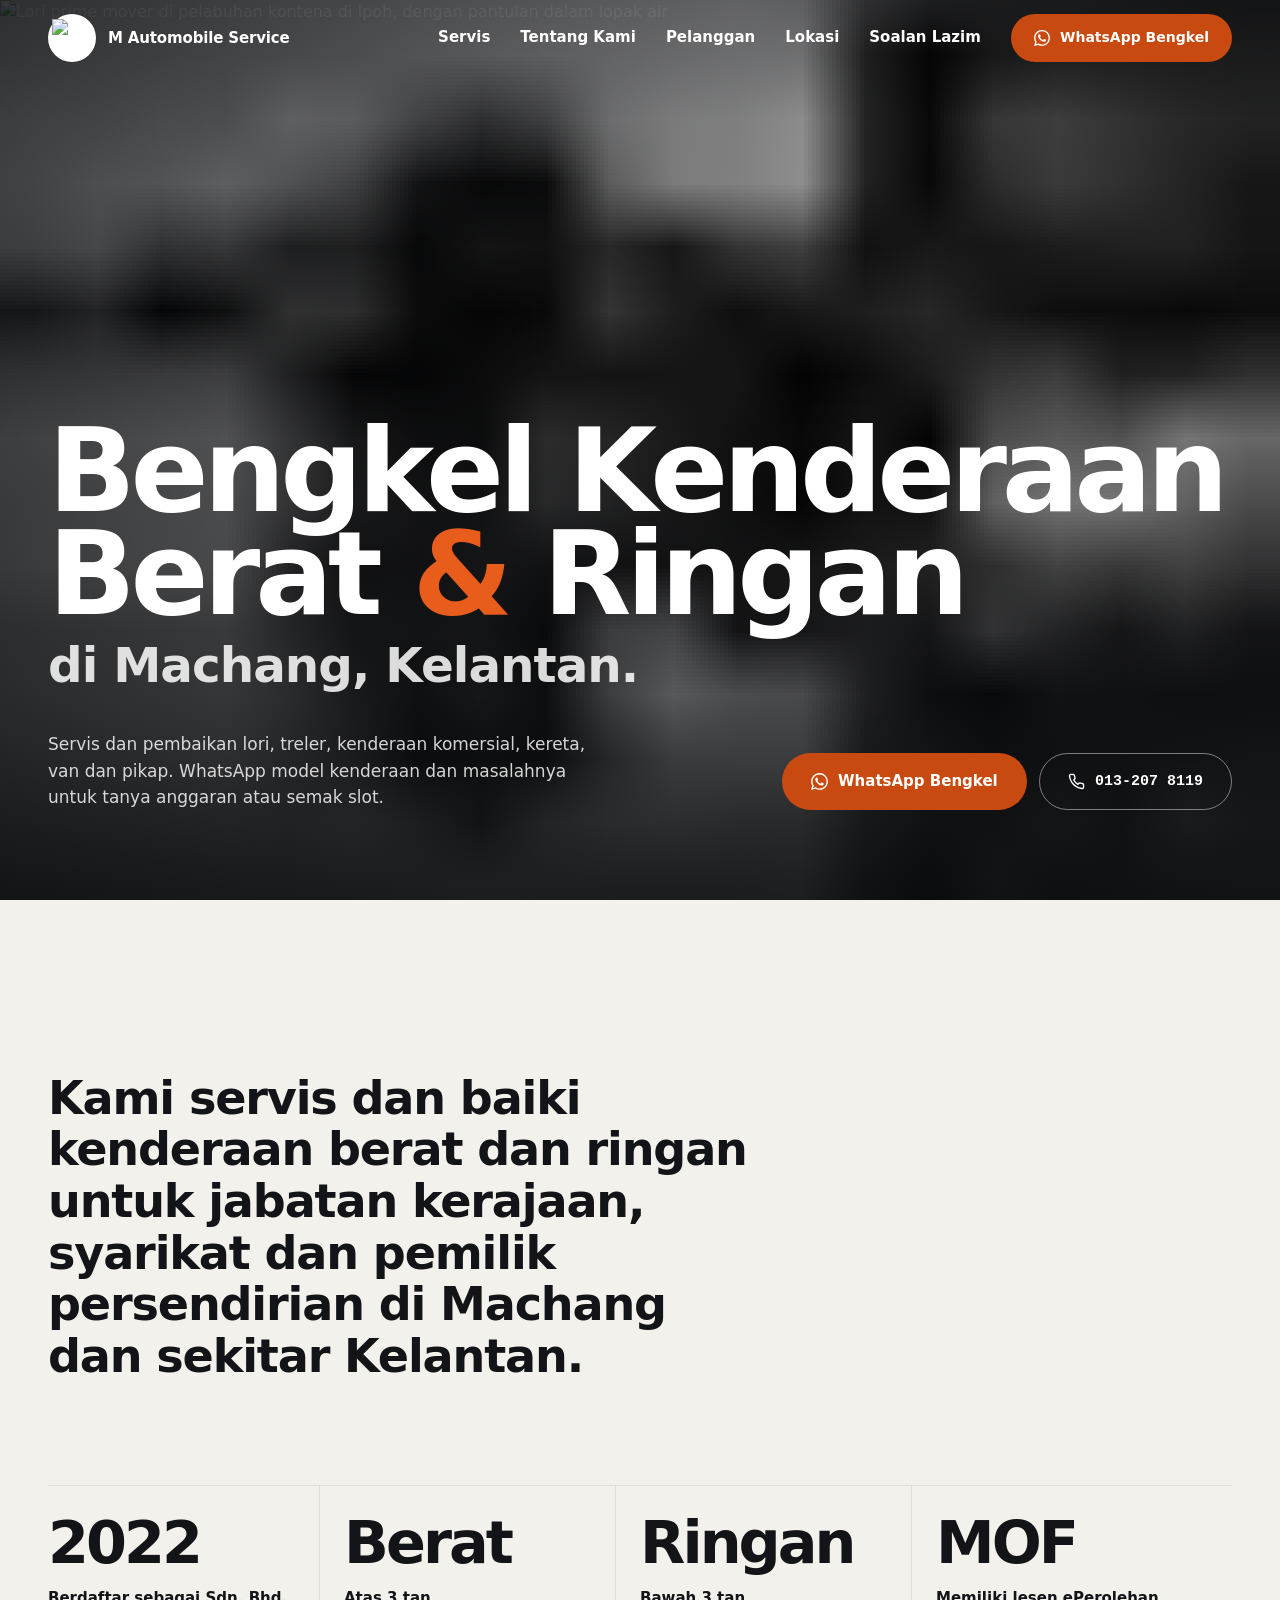
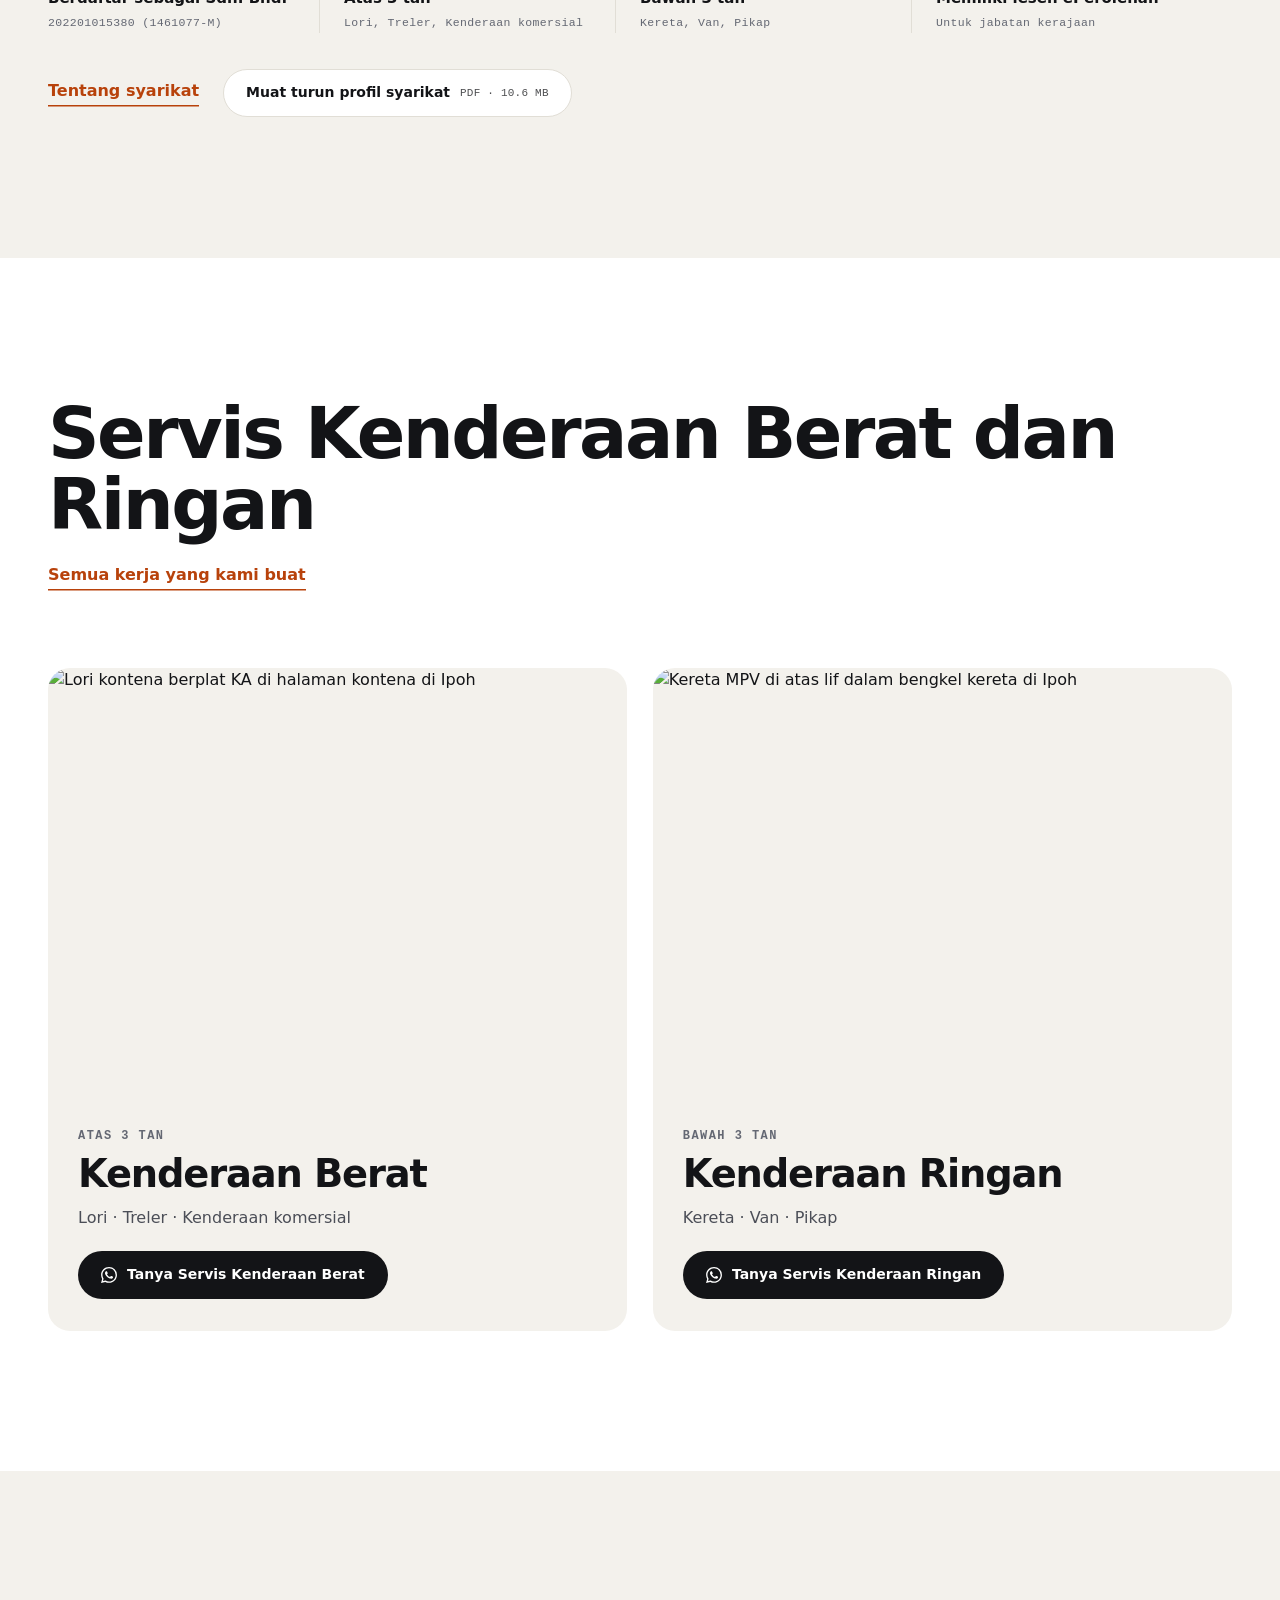
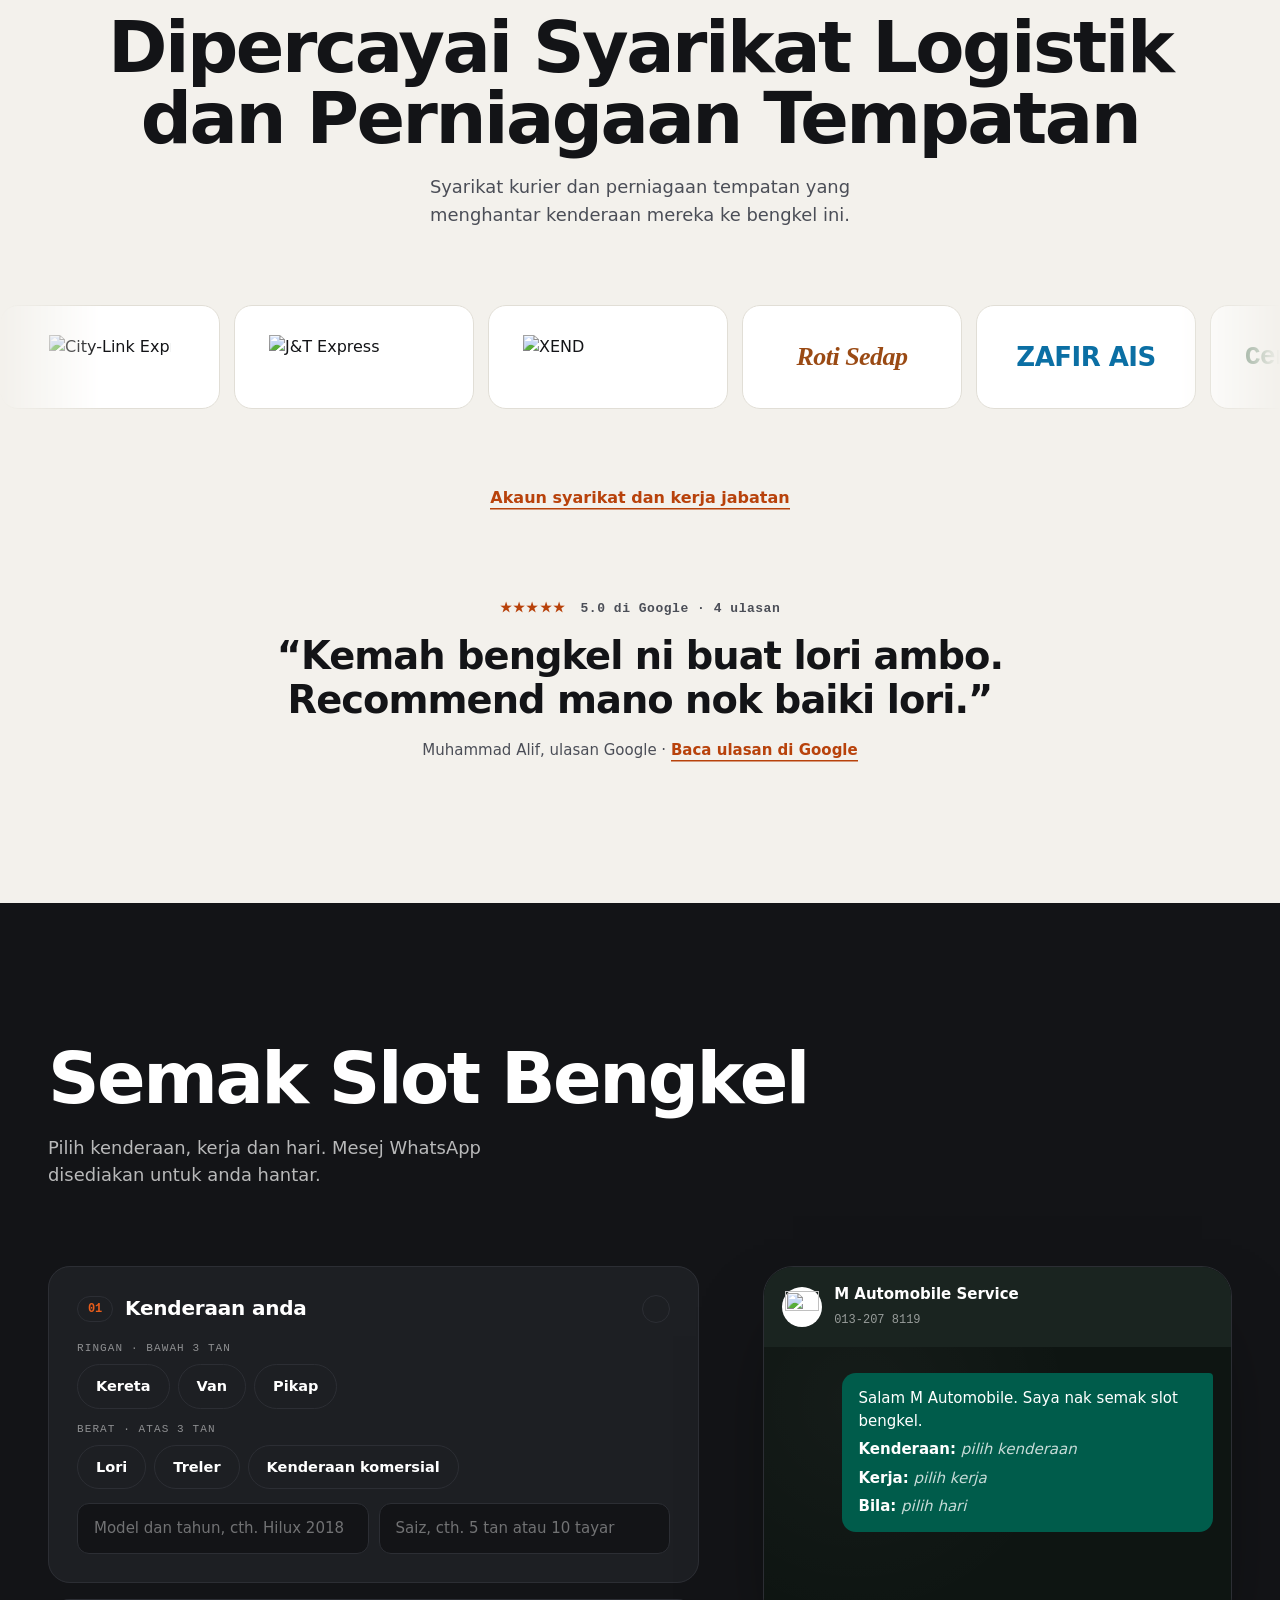
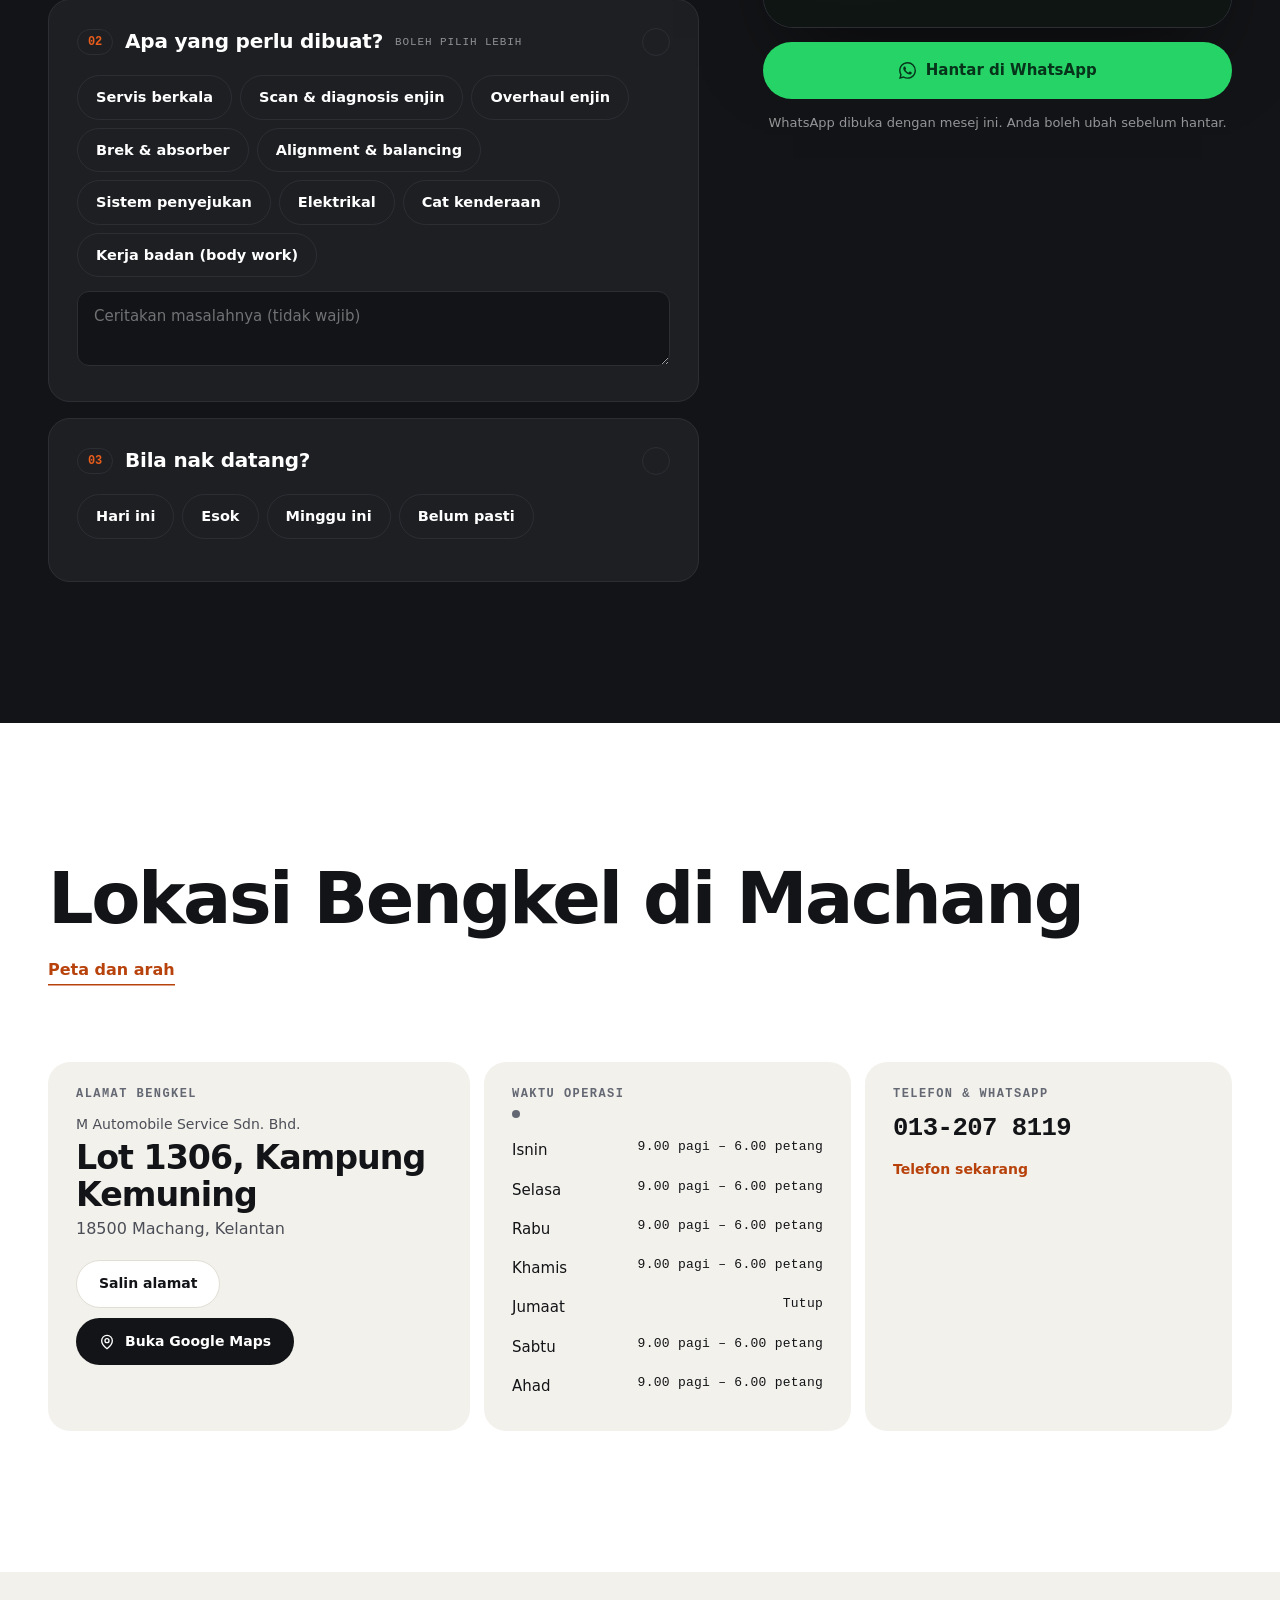
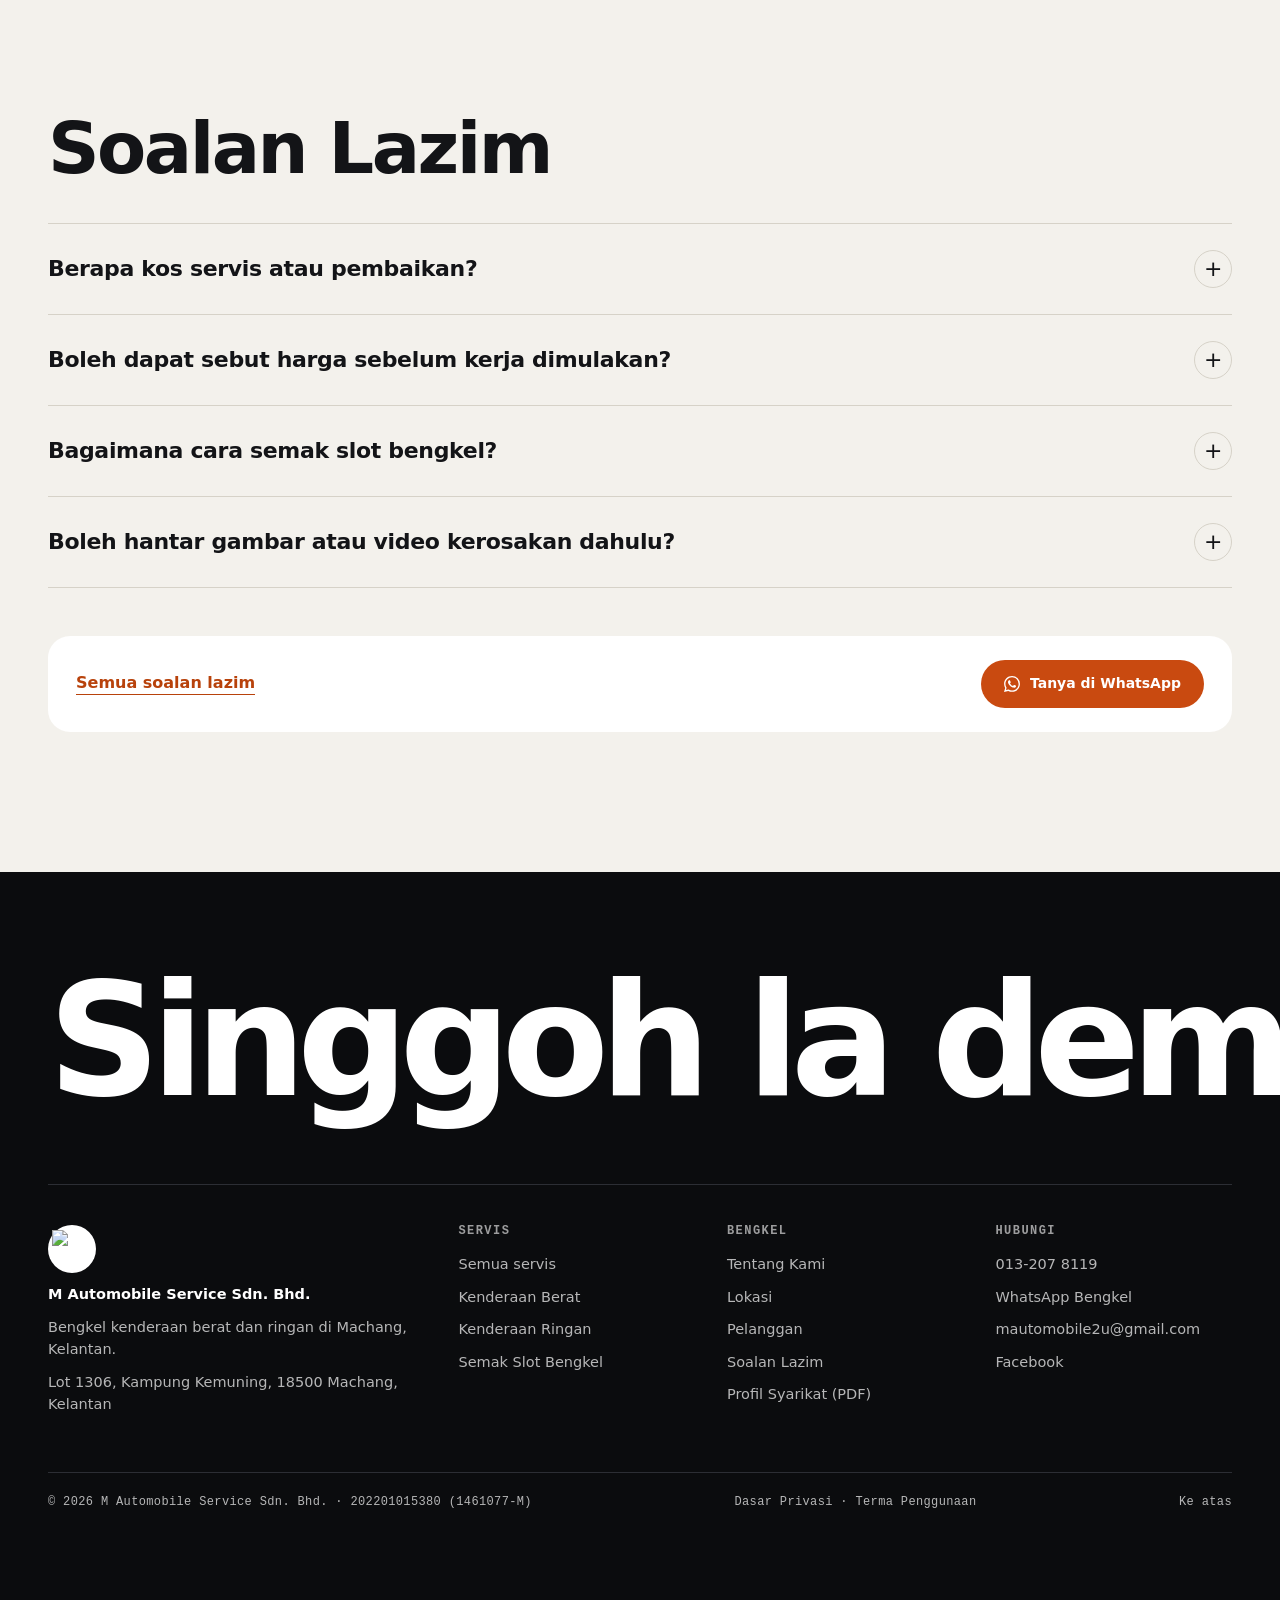
==== commit df8199b0: "Use 013-207 8119 as the only phone and WhatsApp number Co-Authored-By: Claude Opus 5.5 <noreply@anth" ====
--- a/public/index.html
+++ b/public/index.html
@@ -5,13 +5,13 @@
 <meta charset="utf-8">
 <meta name="viewport" content="width=device-width, initial-scale=1">
 <title>Bengkel Lori &amp; Kereta di Machang, Kelantan | M Automobile</title>
-<meta name="description" content="Bengkel kenderaan berat dan ringan di Machang, Kelantan. Servis dan pembaikan lori, treler, kenderaan komersial, kereta, van dan pikap. WhatsApp 017-946 8119.">
+<meta name="description" content="Bengkel kenderaan berat dan ringan di Machang, Kelantan. Servis dan pembaikan lori, treler, kenderaan komersial, kereta, van dan pikap. WhatsApp 013-207 8119.">
 <meta name="theme-color" content="#131417">
 <meta property="og:type" content="website">
 <meta property="og:locale" content="ms_MY">
 <meta property="og:site_name" content="M Automobile Service">
 <meta property="og:title" content="Bengkel Lori &amp; Kereta di Machang, Kelantan | M Automobile">
-<meta property="og:description" content="Bengkel kenderaan berat dan ringan di Machang, Kelantan. Servis dan pembaikan lori, treler, kenderaan komersial, kereta, van dan pikap. WhatsApp 017-946 8119.">
+<meta property="og:description" content="Bengkel kenderaan berat dan ringan di Machang, Kelantan. Servis dan pembaikan lori, treler, kenderaan komersial, kereta, van dan pikap. WhatsApp 013-207 8119.">
 <meta name="twitter:card" content="summary_large_image">
 <link rel="canonical" href="https://m-automobile-mockup.mnifanmohdariff.workers.dev/">
 <meta property="og:url" content="https://m-automobile-mockup.mnifanmohdariff.workers.dev/">
@@ -29,8 +29,8 @@
 <link rel="preload" href="/assets/fonts/SpaceMono-400.woff2" as="font" type="font/woff2" crossorigin>
 <link rel="preload" href="/assets/fonts/SpaceMono-700.woff2" as="font" type="font/woff2" crossorigin>
 <link rel="preload" as="image" href="/assets/img/pexels-37154110-1920-q74.webp" imagesrcset="/assets/img/pexels-37154110-640-q74.webp 640w, /assets/img/pexels-37154110-960-q74.webp 960w, /assets/img/pexels-37154110-1280-q74.webp 1280w, /assets/img/pexels-37154110-1600-q74.webp 1600w, /assets/img/pexels-37154110-1920-q74.webp 1920w" imagesizes="100vw" fetchpriority="high">
-<style>@font-face{font-family:'Hanken Grotesk';font-style:normal;font-weight:400 800;font-display:swap;src:url(/assets/fonts/HankenGrotesk-400-800.woff2) format('woff2');unicode-range:U+0000-00FF,U+0131,U+0152-0153,U+02BB-02BC,U+02C6,U+02DA,U+02DC,U+0304,U+0308,U+0329,U+2000-206F,U+20AC,U+2122,U+2191,U+2193,U+2212,U+2215,U+FEFF,U+FFFD}@font-face{font-family:'Space Mono';font-style:normal;font-weight:400;font-display:swap;src:url(/assets/fonts/SpaceMono-400.woff2) format('woff2');unicode-range:U+0000-00FF,U+0131,U+0152-0153,U+02BB-02BC,U+02C6,U+02DA,U+02DC,U+0304,U+0308,U+0329,U+2000-206F,U+20AC,U+2122,U+2191,U+2193,U+2212,U+2215,U+FEFF,U+FFFD}@font-face{font-family:'Space Mono';font-style:normal;font-weight:700;font-display:swap;src:url(/assets/fonts/SpaceMono-700.woff2) format('woff2');unicode-range:U+0000-00FF,U+0131,U+0152-0153,U+02BB-02BC,U+02C6,U+02DA,U+02DC,U+0304,U+0308,U+0329,U+2000-206F,U+20AC,U+2122,U+2191,U+2193,U+2212,U+2215,U+FEFF,U+FFFD}html.lenis,html.lenis body{height:auto}.lenis:not(.lenis-autoToggle).lenis-stopped{overflow:clip}.lenis.lenis-smooth [data-lenis-prevent]{overscroll-behavior:contain}.lenis.lenis-smooth iframe{pointer-events:none}.lenis.lenis-autoToggle{transition-property:overflow;transition-duration:1ms;transition-behavior:allow-discrete}:root{--ink:#131417;--ink-2:#1D1F23;--ink-deep:#0B0C0E;--cream:#F3F1EC;--white:#fff;--orange:#E85D1B;--orange-dk:#B8420B;--line:#E1DED6;--line-dk:#2C2E34;--text-2:#4B4E57;--muted:#646873;--orange-btn:#C94A10;--wa:#25D366;--sans:"Hanken Grotesk",system-ui,sans-serif;--mono:"Space Mono",ui-monospace,monospace;--wrap:1320px;--gut:clamp(20px,4vw,48px);--ease:cubic-bezier(.22,1,.36,1)}*,*::before,*::after{box-sizing:border-box}html{-webkit-text-size-adjust:100%;background:var(--ink);overscroll-behavior-y:none}body{overflow-x:clip;margin:0;font:400 16px/1.55 var(--sans);color:var(--ink);background:var(--white);-webkit-font-smoothing:antialiased}img{display:block;max-width:100%;height:auto}a{color:inherit;text-decoration:none}h1,h2,h3,p{margin:0}button{font:inherit;cursor:pointer}:focus-visible{outline:2px solid var(--orange);outline-offset:3px;border-radius:4px}.sr{position:absolute;width:1px;height:1px;overflow:hidden;clip:rect(0 0 0 0);white-space:nowrap}.skip{position:absolute;left:12px;top:-60px;background:var(--orange);color:#fff;padding:10px 16px;border-radius:8px;z-index:100}.skip:focus{top:12px}.wrap{max-width:var(--wrap);margin:0 auto;padding:0 var(--gut)}.center{text-align:center}.muted{color:var(--muted)}.eyebrow{font:700 12px/1 var(--mono);letter-spacing:.12em;text-transform:uppercase;color:var(--muted);display:flex;align-items:center;gap:12px}.eyebrow b{color:var(--orange-dk);font-weight:700}.eyebrow b::after{content:"";display:inline-block;width:28px;height:1px;background:currentColor;vertical-align:middle;margin-left:12px;opacity:.5}.center .eyebrow{justify-content:center}h2{font-size:clamp(36px,5.6vw,76px);line-height:.98;font-weight:800;letter-spacing:-.035em;margin-top:20px}h2:first-child{margin-top:0}.lede{font-size:clamp(17px,1.4vw,20px);color:var(--text-2);max-width:46ch;margin-top:20px}.center .lede{margin-inline:auto}.link{color:var(--orange-dk);font-weight:600;padding-bottom:3px;background:linear-gradient(currentColor,currentColor) 0 100% / 100% 1.5px no-repeat}.link:hover{animation:underline-sweep .75s var(--ease)}@keyframes underline-sweep{0%{background-size:100% 1.5px;background-position:100% 100%}45%{background-size:0 1.5px;background-position:100% 100%}46%{background-size:0 1.5px;background-position:0 100%}100%{background-size:100% 1.5px;background-position:0 100%}}.cat h3 a{background:linear-gradient(currentColor,currentColor) 0 100% / 0 2px no-repeat;transition:background-size .5s var(--ease)}.cat:hover h3 a{background-size:100% 2px}.see-also{transition:background .3s,transform .4s var(--ease)}.see-also:hover{transform:translateY(-3px)}.btn[href*="wa.me"]::before,.btn[href^="tel:"]::before,.btn[href*="share.google"]::before{content:"";width:1.15em;height:1.15em;flex:none;background:currentColor;-webkit-mask:var(--ico) center / contain no-repeat;mask:var(--ico) center / contain no-repeat}.btn[href*="wa.me"]{--ico:url("data:image/svg+xml,%3Csvg xmlns='http://www.w3.org/2000/svg' viewBox='0 0 24 24'%3E%3Cpath d='M17.472 14.382c-.297-.149-1.758-.867-2.03-.967-.273-.099-.471-.148-.67.15-.197.297-.767.966-.94 1.164-.173.199-.347.223-.644.075-.297-.15-1.255-.463-2.39-1.475-.883-.788-1.48-1.761-1.653-2.059-.173-.297-.018-.458.13-.606.134-.133.298-.347.446-.52.149-.174.198-.298.298-.497.099-.198.05-.371-.025-.52-.075-.149-.669-1.612-.916-2.207-.242-.579-.487-.5-.669-.51-.173-.008-.371-.01-.57-.01-.198 0-.52.074-.792.372-.272.297-1.04 1.016-1.04 2.479 0 1.462 1.065 2.875 1.213 3.074.149.198 2.096 3.2 5.077 4.487.709.306 1.262.489 1.694.625.712.227 1.36.195 1.871.118.571-.085 1.758-.719 2.006-1.413.248-.694.248-1.289.173-1.413-.074-.124-.272-.198-.57-.347m-5.421 7.403h-.004a9.87 9.87 0 01-5.031-1.378l-.361-.214-3.741.982.998-3.648-.235-.374a9.86 9.86 0 01-1.51-5.26c.001-5.45 4.436-9.884 9.888-9.884 2.64 0 5.122 1.03 6.988 2.898a9.825 9.825 0 012.893 6.994c-.003 5.45-4.437 9.884-9.885 9.884m8.413-18.297A11.815 11.815 0 0012.05 0C5.495 0 .16 5.335.157 11.892c0 2.096.547 4.142 1.588 5.945L.057 24l6.305-1.654a11.882 11.882 0 005.683 1.448h.005c6.554 0 11.89-5.335 11.893-11.893a11.821 11.821 0 00-3.48-8.413z'/%3E%3C/svg%3E")}.btn[href^="tel:"]{--ico:url("data:image/svg+xml,%3Csvg xmlns='http://www.w3.org/2000/svg' viewBox='0 0 24 24' fill='none' stroke='%23000' stroke-width='2' stroke-linecap='round' stroke-linejoin='round'%3E%3Cpath d='M22 16.92v3a2 2 0 0 1-2.18 2 19.79 19.79 0 0 1-8.63-3.07 19.5 19.5 0 0 1-6-6 19.79 19.79 0 0 1-3.07-8.67A2 2 0 0 1 4.11 2h3a2 2 0 0 1 2 1.72 12.84 12.84 0 0 0 .7 2.81 2 2 0 0 1-.45 2.11L8.09 9.91a16 16 0 0 0 6 6l1.27-1.27a2 2 0 0 1 2.11-.45 12.84 12.84 0 0 0 2.81.7A2 2 0 0 1 22 16.92z'/%3E%3C/svg%3E")}.btn[href*="share.google"]{--ico:url("data:image/svg+xml,%3Csvg xmlns='http://www.w3.org/2000/svg' viewBox='0 0 24 24' fill='none' stroke='%23000' stroke-width='2' stroke-linecap='round' stroke-linejoin='round'%3E%3Cpath d='M20 10c0 6-8 12-8 12s-8-6-8-12a8 8 0 0 1 16 0Z'/%3E%3Ccircle cx='12' cy='10' r='3'/%3E%3C/svg%3E")}.btn{display:inline-flex;align-items:center;justify-content:center;gap:10px;padding:16px 28px;border-radius:999px;font-weight:700;font-size:15px;border:1.5px solid transparent;transition:background .25s,color .25s,border-color .25s,transform .25s var(--ease);white-space:nowrap}.btn:active{transform:scale(.97)}.btn-sm{padding:12px 22px;font-size:14px}.btn-o{background:var(--orange-btn);color:#fff}.btn-o:hover{background:var(--orange-dk)}.btn-ink{background:var(--ink);color:#fff}.btn-ink:hover{background:#2A2C31}.btn-line{border-color:rgba(255,255,255,.45);color:#fff;font-family:var(--mono)}.btn-line:hover{background:#fff;color:var(--ink)}.btn-line-dk{border-color:var(--line);background:#fff;color:var(--ink)}.btn-line-dk:hover{border-color:var(--ink)}.btn-wa{background:var(--wa);color:#06331A}.btn-wa:hover{background:#3BE07A}.hdr{position:fixed;inset:0 0 auto;z-index:50;color:#fff;transition:background .35s,color .35s,transform .45s var(--ease),box-shadow .35s}.hdr.solid{background:rgba(243,241,236,.92);backdrop-filter:blur(12px);color:var(--ink);box-shadow:0 1px 0 var(--line)}.hdr.hide{transform:translateY(-100%)}.hdr-in{display:flex;align-items:center;justify-content:space-between;height:76px}.brand{display:flex;align-items:center;gap:12px}.brand-logo{width:48px;height:48px;border-radius:50%;background:#fff;display:grid;place-items:center;flex:none;box-shadow:0 0 0 1px rgba(0,0,0,.06)}.brand-logo img{width:40px;height:auto}.brand-txt{display:flex;flex-direction:column;line-height:1.2}.brand-txt b{font-size:15px;letter-spacing:-.01em}.brand-txt small{font:400 11px var(--mono);opacity:.7;letter-spacing:.04em}.nav{display:flex;align-items:center;gap:30px;font-weight:600;font-size:15px}.nav>a:not(.btn){position:relative}.nav>a:not(.btn)::after{content:"";position:absolute;left:0;right:0;bottom:-4px;height:1.5px;background:currentColor;transform:scaleX(0);transform-origin:right;transition:transform .4s var(--ease)}.nav>a:not(.btn):hover::after,.nav>a[aria-current]::after{transform:scaleX(1);transform-origin:left}.menu-btn{display:none;width:46px;height:46px;border-radius:50%;border:1.5px solid currentColor;background:none;color:inherit;flex-direction:column;justify-content:center;align-items:center;gap:4px}.menu-btn span{width:18px;height:1.5px;background:currentColor;transition:transform .3s,opacity .3s}.menu-btn[aria-expanded="true"] span:nth-child(1){transform:translateY(5.5px) rotate(45deg)}.menu-btn[aria-expanded="true"] span:nth-child(2){opacity:0}.menu-btn[aria-expanded="true"] span:nth-child(3){transform:translateY(-5.5px) rotate(-45deg)}.hero{position:relative;min-height:100svh;color:#fff;background:var(--ink);display:flex;flex-direction:column;justify-content:flex-end;overflow:hidden}.hero-media{position:absolute;inset:0;background:50% 45% / cover no-repeat}.hero-media img{width:100%;height:100%;object-fit:cover;object-position:50% 45%;transform-origin:50% 80%}.hero-media::after{content:"";position:absolute;inset:0;background:linear-gradient(180deg,rgba(10,11,13,.55) 0%,rgba(10,11,13,.15) 35%,rgba(10,11,13,.85) 100%),linear-gradient(90deg,rgba(10,11,13,.6),transparent 70%)}.hero-in{position:relative;width:100%;padding-top:140px;padding-bottom:clamp(48px,7vw,96px)}.hero-eyebrow{color:rgba(255,255,255,.75)}.dot{width:8px;height:8px;border-radius:50%;background:var(--orange);box-shadow:0 0 0 4px rgba(232,93,27,.25)}.hero-h1{margin-top:24px;font-size:clamp(46px,9vw,142px);line-height:.9;font-weight:800;letter-spacing:-.045em}.hero-h1 .l{display:block}.hero-h1 em{font-style:normal;color:var(--orange)}.hero-h1 .l-sm{font-size:.42em;letter-spacing:-.02em;font-weight:600;margin-top:.35em;color:rgba(255,255,255,.85)}.hero-foot{display:flex;justify-content:space-between;align-items:flex-end;gap:40px;margin-top:44px;flex-wrap:wrap}.hero-sub{max-width:52ch;font-size:17px;color:rgba(255,255,255,.82)}.hero-cta{display:flex;gap:12px;flex-wrap:wrap}.hero-bar{position:relative;width:100%;display:flex;justify-content:space-between;gap:20px;padding-top:18px;padding-bottom:22px;border-top:1px solid rgba(255,255,255,.18);font:400 12px var(--mono);letter-spacing:.08em;text-transform:uppercase;color:rgba(255,255,255,.7)}.scroll-cue i{font-style:normal;display:inline-block;animation:bob 1.8s ease-in-out infinite}@keyframes bob{50%{transform:translateY(4px)}}.sec{padding:clamp(80px,11vw,160px) 0;position:relative}.sec-cream{background:var(--cream)}.sec-ink{background:var(--ink);color:#fff}.sec-ink .eyebrow{color:rgba(255,255,255,.55)}.sec-ink .eyebrow b{color:var(--orange)}.sec-ink .lede{color:rgba(255,255,255,.7)}.sec-head{margin-bottom:clamp(48px,6vw,80px)}.statement{font-size:clamp(26px,3.6vw,52px);line-height:1.12;font-weight:600;letter-spacing:-.025em;margin-top:32px;max-width:24ch;text-wrap:balance}.statement .w{opacity:.18}.stats{list-style:none;padding:0;margin:clamp(56px,8vw,110px) 0 0;display:grid;grid-template-columns:repeat(4,1fr);border-top:1px solid var(--line)}.stats li{padding:28px 24px 0 0;border-right:1px solid var(--line);margin-right:24px}.stats li:last-child{border-right:0}.stats b{display:block;font-size:clamp(48px,6vw,92px);line-height:1;font-weight:800;letter-spacing:-.05em}.stats span{display:block;margin-top:14px;font-weight:600;font-size:15px}.stats small{font:400 11.5px var(--mono);color:var(--muted);letter-spacing:.03em}.cats{display:grid;grid-template-columns:1fr 1fr;gap:clamp(16px,2vw,28px)}.cat{background:var(--cream);border-radius:22px;overflow:hidden;display:flex;flex-direction:column}.cat-img{display:block;aspect-ratio:4/3;overflow:hidden}.cat-img img{width:100%;height:118%;object-fit:cover;transition:scale .9s var(--ease)}.cat:hover .cat-img img{scale:1.04}.cat-body{padding:28px 30px 32px;display:flex;flex-direction:column;gap:12px;align-items:flex-start}.cat h3{font-size:clamp(28px,3vw,40px);letter-spacing:-.03em;line-height:1.05}.cat-types{color:var(--text-2);margin-bottom:8px}.jobs{list-style:none;margin:clamp(56px,7vw,96px) 0 0;padding:0;border-top:1px solid var(--line)}.job{--fill:#9A3A0E;position:relative;display:grid;grid-template-columns:1fr auto;align-items:center;gap:20px;padding:26px 0;border-bottom:1px solid var(--line);transition:padding .5s var(--ease),color .25s}.job>:not(.job-fill){position:relative;z-index:1}.job-fill{position:absolute;inset:-1px 0;background:var(--fill);opacity:0;transition:opacity .9s ease-out}.job-t{font-size:clamp(22px,2.6vw,38px);letter-spacing:-.03em;font-weight:700;line-height:1.1;white-space:nowrap}.job-d{color:var(--muted);font-size:14px;text-align:right;transition:opacity .25s,color .25s}.job>.job-imgs{position:absolute;right:16px;top:50%;translate:0 -50%;display:flex;gap:6px;pointer-events:none}.job-imgs img{width:104px;height:74px;object-fit:cover;border-radius:6px;opacity:0;transform:translateX(24px);transition:opacity .3s,transform .5s var(--ease)}.job.on{color:#fff;padding:34px 16px}.job.on .job-fill{opacity:1;transition:opacity .12s}.job.on .job-d{opacity:0}.job.on .job-imgs img{opacity:1;transform:none}.job.on .job-imgs img:nth-child(2){transition-delay:.04s}.job.on .job-imgs img:nth-child(3){transition-delay:.08s}.job.on .job-imgs img:nth-child(4){transition-delay:.12s}.sec-clients{overflow:hidden}.marquee{margin:clamp(48px,6vw,80px) 0;display:grid;gap:14px}.mq-row{overflow:hidden;-webkit-mask:linear-gradient(90deg,transparent,#000 8%,#000 92%,transparent);mask:linear-gradient(90deg,transparent,#000 8%,#000 92%,transparent)}.mq-track{display:flex;width:max-content}.mq-i{display:inline-flex;flex-direction:column;justify-content:center;min-height:104px;padding:18px 34px;background:#fff;border:1px solid var(--line);border-radius:18px;white-space:nowrap;margin-right:14px}.mq-i b{font-size:26px;letter-spacing:-.02em;font-weight:800;line-height:1.1}.mq-i small{font:400 11.5px var(--mono);color:var(--muted);letter-spacing:.04em;margin-top:6px}.mq-i.mono b{font:700 20px var(--mono);letter-spacing:-.01em}@keyframes marquee{to{transform:translateX(-50%)}}.motion .mq-track{animation:marquee 40s linear infinite}.motion .mq-rev .mq-track{animation-direction:reverse}.mq-row:hover .mq-track{animation-play-state:paused}html:not(.motion) .mq-track{flex-wrap:wrap;width:auto;justify-content:center;row-gap:14px}html:not(.motion) .mq-dup{display:none}.enq{display:grid;grid-template-columns:1.25fr .9fr;gap:clamp(32px,5vw,80px);align-items:start}.enq-steps{display:grid;gap:16px}.step{margin:0;border:1px solid var(--line-dk);background:var(--ink-2);border-radius:22px;padding:26px 28px 28px;transition:border-color .4s}.step.done{border-color:rgba(232,93,27,.55)}.step legend{float:left;width:100%;display:flex;align-items:center;gap:12px;font-size:20px;font-weight:700;letter-spacing:-.01em;margin-bottom:18px;padding:0}.step legend small{font:400 11px var(--mono);color:rgba(255,255,255,.5);text-transform:uppercase;letter-spacing:.08em}.sn{font:700 12px var(--mono);color:var(--orange);border:1px solid var(--line-dk);border-radius:999px;padding:5px 10px}.tick{margin-left:auto;width:28px;height:28px;border-radius:50%;border:1px solid var(--line-dk);display:grid;place-items:center;transition:background .3s,border-color .3s}.tick svg{width:16px;height:16px;fill:none;stroke:#fff;stroke-width:2.4;stroke-linecap:round;stroke-linejoin:round;stroke-dasharray:24;stroke-dashoffset:24;transition:stroke-dashoffset .5s var(--ease) .1s}.step.done .tick{background:var(--orange);border-color:var(--orange)}.step.done .tick svg{stroke-dashoffset:0}.chip-label{clear:both;font:400 11px var(--mono);color:rgba(255,255,255,.5);text-transform:uppercase;letter-spacing:.1em;margin:6px 0 10px}.chips{clear:both;display:flex;flex-wrap:wrap;gap:8px;margin-bottom:14px}.chip input{position:absolute;opacity:0;pointer-events:none}.chip span{display:inline-block;padding:10px 18px;border-radius:999px;border:1px solid var(--line-dk);font-size:14.5px;font-weight:600;cursor:pointer;transition:background .2s,border-color .2s,color .2s,transform .2s var(--ease);user-select:none}.chip span:hover{border-color:rgba(255,255,255,.4)}.chip input:checked + span{background:#fff;color:var(--ink);border-color:#fff}.chip input:focus-visible + span{outline:2px solid var(--orange);outline-offset:2px}.fields{display:grid;grid-template-columns:1fr 1fr;gap:10px}.field{display:block}.field input,.field textarea{width:100%;background:var(--ink);border:1px solid var(--line-dk);color:#fff;border-radius:12px;padding:13px 16px;font:inherit;font-size:15px;resize:vertical}.field input::placeholder,.field textarea::placeholder{color:rgba(255,255,255,.4)}.field input:focus,.field textarea:focus{outline:none;border-color:var(--orange)}.phone-wrap{position:sticky;top:100px;display:grid;gap:14px;justify-items:stretch}.phone{background:#0E1512;border:1px solid var(--line-dk);border-radius:30px;overflow:hidden;box-shadow:0 40px 80px -30px rgba(0,0,0,.6)}.chat-head{display:flex;align-items:center;gap:12px;padding:16px 18px;background:#1A2420}.chat-head .av{width:40px;height:40px;border-radius:50%;background:#fff;display:grid;place-items:center}.chat-head b{display:block;font-size:15px}.chat-head small{font:400 12px var(--mono);color:rgba(255,255,255,.55)}.chat-body{padding:26px 18px 34px;min-height:280px;background:radial-gradient(circle at 20% 20%,rgba(255,255,255,.03),transparent 50%),#0E1512}.bubble{background:#005C4B;border-radius:14px 4px 14px 14px;padding:14px 16px;margin-left:14%;font-size:15px;line-height:1.5;display:grid;gap:6px}.bubble .v.empty{color:rgba(255,255,255,.78);font-style:italic}.note{font-size:13px;color:rgba(255,255,255,.55);text-align:center}.loc{display:grid;grid-template-columns:1fr 1.15fr;gap:clamp(20px,3vw,40px)}.loc-info{display:grid;gap:14px;align-content:start}.card{background:var(--cream);border-radius:22px;padding:26px 28px;display:block}.card .eyebrow{margin-bottom:14px}.addr-co{color:var(--text-2);font-size:14px}.addr-big{font-size:clamp(26px,2.6vw,34px);font-weight:800;letter-spacing:-.03em;line-height:1.1;margin:4px 0}.addr-sm{color:var(--text-2);margin-bottom:18px}.hours-na{font-size:17px;font-weight:600}.phones{display:grid;grid-template-columns:1fr 1fr;gap:14px}.phone-card b{display:block;font:700 clamp(20px,2vw,26px) var(--mono);letter-spacing:-.02em;margin-bottom:14px}.phone-card .go{font-size:14px;font-weight:600;color:var(--orange-dk)}.phone-card{transition:background .3s,transform .4s var(--ease)}.phone-card:hover{background:#ECE8E0;transform:translateY(-3px)}.loc-map iframe{width:100%;aspect-ratio:4/3.4;border:0;border-radius:22px;background:var(--cream);filter:grayscale(.25) contrast(1.05)}.dialect{font-size:clamp(26px,3vw,38px);font-weight:700;letter-spacing:-.03em;margin-top:22px}.dialect em{font-style:normal;color:var(--orange-dk)}.loc-map .muted{margin-top:6px;font-size:14px}.faq-head{display:flex;justify-content:space-between;align-items:flex-end;gap:40px;flex-wrap:wrap;margin-bottom:40px}.search input{width:min(380px,100%);padding:16px 22px;border-radius:999px;border:1px solid var(--line);background:#fff;font:inherit}.search input:focus{outline:none;border-color:var(--ink)}.faq-count{font:400 12px var(--mono);margin-bottom:12px;min-height:1em}.faq{border-top:1px solid #D6D2C8}.faq details{border-bottom:1px solid #D6D2C8}.faq summary{list-style:none;cursor:pointer;display:flex;justify-content:space-between;align-items:center;gap:24px;padding:26px 0;font-size:clamp(18px,1.8vw,22px);font-weight:700;letter-spacing:-.015em}.faq summary::-webkit-details-marker{display:none}.faq summary::after{content:"+";flex:none;width:38px;height:38px;border-radius:50%;border:1px solid #D6D2C8;display:grid;place-items:center;font-weight:400;font-size:22px;transition:transform .4s var(--ease),background .3s,color .3s}.faq details[open] summary::after{transform:rotate(45deg);background:var(--ink);color:#fff;border-color:var(--ink)}.faq .ans{overflow:hidden}.faq .ans p{padding:0 60px 26px 0;color:var(--text-2);max-width:70ch}.faq mark{background:#FDEBE1;color:inherit;border-radius:3px;padding:0 2px}.faq-empty{padding:32px 0}.faq-empty .row{display:flex;gap:10px;flex-wrap:wrap;margin-top:14px}.faq-close{margin-top:48px;display:flex;justify-content:space-between;align-items:center;gap:20px;flex-wrap:wrap;background:#fff;border-radius:22px;padding:24px 28px}.ftr{background:var(--ink-deep);color:rgba(255,255,255,.7);padding:clamp(60px,8vw,110px) 0 110px;overflow:hidden}.ftr-big{font-size:clamp(52px,12.2vw,190px);line-height:.85;font-weight:800;letter-spacing:-.06em;color:#fff;white-space:nowrap}.ftr-big span{display:inline-block}.ftr-cols{display:grid;grid-template-columns:1.6fr 1fr 1fr 1fr;gap:32px;margin-top:clamp(48px,6vw,90px);padding-top:40px;border-top:1px solid var(--line-dk)}.ftr-cols>*{display:flex;flex-direction:column;gap:10px;align-items:flex-start;font-size:14.5px}.ftr-cols .eyebrow{color:rgba(255,255,255,.6);margin-bottom:6px}.ftr-cols a:hover{color:#fff}.ftr-brand b{color:#fff}.ftr-bot{display:flex;justify-content:space-between;gap:20px;flex-wrap:wrap;margin-top:56px;padding-top:22px;border-top:1px solid var(--line-dk);font:400 12px var(--mono);letter-spacing:.03em}.ftr-bot a:hover{color:#fff}.phero{position:relative;color:#fff;background:var(--ink);overflow:hidden;padding:150px 0 clamp(56px,7vw,100px)}.phero-in{position:relative}.phero-h1{font-size:clamp(40px,6.4vw,96px);line-height:.95;max-width:16ch;text-wrap:balance}.phero .hero-sub{margin-top:28px}.phero .hero-cta{margin-top:32px}.phero-has-img .phero-in{min-height:52vh;display:flex;flex-direction:column;justify-content:flex-end}.phero-media{position:absolute;inset:0;background:center / cover no-repeat}.phero-media img{width:100%;height:100%;object-fit:cover}.phero-media::after{content:"";position:absolute;inset:0;background:linear-gradient(90deg,rgba(10,11,13,.92) 0%,rgba(10,11,13,.7) 45%,rgba(10,11,13,.35) 100%),linear-gradient(180deg,rgba(10,11,13,.5),transparent 30%)}.crumbs{font:400 12px var(--mono);letter-spacing:.06em;color:rgba(255,255,255,.6);display:flex;flex-wrap:wrap;gap:8px}.crumbs a:hover{color:#fff}.crumbs [aria-current]{color:#fff}.row{display:flex;gap:10px;flex-wrap:wrap;align-items:center}.sec-tight{padding:clamp(48px,6vw,80px) 0}.sec-head-row{display:flex;justify-content:space-between;align-items:flex-end;gap:24px;flex-wrap:wrap}.stats-txt b{font-size:clamp(40px,4.6vw,72px)}.loc-mini{display:grid;grid-template-columns:1.15fr 1fr 1fr;gap:14px;align-items:stretch}.loc-mini .phones{grid-template-columns:1fr}.split{display:grid;grid-template-columns:1fr 1fr;gap:clamp(40px,6vw,96px);align-items:start}.split-big{font-size:clamp(36px,4.4vw,64px);font-weight:800;letter-spacing:-.04em;line-height:1;margin:18px 0 22px}.tags{list-style:none;padding:0;margin:0;display:flex;flex-wrap:wrap;gap:8px}.tags li{padding:10px 18px;border-radius:999px;background:var(--cream);font-weight:600}.worklist{list-style:none;padding:0;margin:18px 0 0;border-top:1px solid var(--line)}.worklist li{display:grid;grid-template-columns:48px 1fr;gap:12px;padding:18px 0;border-bottom:1px solid var(--line);font-size:clamp(17px,1.5vw,20px);font-weight:600;letter-spacing:-.01em}.worklist .n{font:700 12px var(--mono);color:var(--orange-dk);padding-top:5px}.worklist-dk{border-color:var(--line-dk);margin-bottom:28px}.worklist-dk li{border-color:var(--line-dk)}.worklist-dk .n{color:var(--orange)}.see-also{display:grid;gap:10px;padding:clamp(28px,4vw,48px);border-radius:26px;background:var(--cream);transition:background .3s}.see-also:hover{background:#ECE8E0}.see-also b{font-size:clamp(32px,4.6vw,64px);letter-spacing:-.04em;line-height:1}.clist{list-style:none;padding:0;margin:32px 0 0;border-top:1px solid var(--line)}.clist li{display:flex;flex-direction:column;gap:4px;padding:20px 0;border-bottom:1px solid var(--line)}.clist b{font-size:clamp(20px,2vw,26px);letter-spacing:-.02em}.clist small{font:400 12px var(--mono);color:var(--muted);letter-spacing:.03em}.ways{display:grid;grid-template-columns:1fr 1fr;gap:clamp(16px,2vw,28px)}.way{background:#fff;border-radius:22px;padding:clamp(26px,3vw,40px);display:flex;flex-direction:column;gap:16px;align-items:flex-start}.way h3{font-size:clamp(28px,3vw,40px);letter-spacing:-.03em;line-height:1.05}.checks{list-style:none;padding:0;margin:0 0 10px;display:grid;gap:12px}.checks li{padding-left:30px;position:relative;color:var(--text-2)}.checks li::before{content:"";position:absolute;left:0;top:.3em;width:18px;height:18px;border-radius:50%;background:var(--orange) url("data:image/svg+xml,%3Csvg xmlns='http://www.w3.org/2000/svg' viewBox='0 0 24 24' fill='none' stroke='%23fff' stroke-width='3' stroke-linecap='round' stroke-linejoin='round'%3E%3Cpath d='M5 12.5l4.5 4.5L19 7.5'/%3E%3C/svg%3E") center/12px no-repeat}.cta-band{margin-top:48px;display:flex;justify-content:space-between;align-items:center;gap:20px;flex-wrap:wrap;background:#fff;border-radius:22px;padding:24px 28px}.hours{list-style:none;padding:0;margin:0;display:grid;gap:2px}.hours li{display:flex;justify-content:space-between;gap:16px;padding:7px 10px;margin:0 -10px;border-radius:8px;font-size:15px}.hours li b{font:400 13px var(--mono);letter-spacing:.02em}.hours li.today{background:#fff;font-weight:700}.hours li.today b{font-weight:700}.hours-now{display:flex;align-items:center;gap:10px;font-weight:700;margin:-4px 0 14px}.hours-now .dot{box-shadow:none;background:var(--muted)}.hours-now.open .dot{background:#1F9D55;box-shadow:0 0 0 4px rgba(31,157,85,.18)}.phone-card b.fb{font:800 clamp(18px,1.8vw,22px) var(--sans);letter-spacing:-.02em}.prose{max-width:calc(72ch + 2 * var(--gut))}.prose h2{font-size:clamp(22px,2.2vw,28px);letter-spacing:-.02em;line-height:1.2;margin:40px 0 10px}.prose p{color:var(--text-2)}.review{margin-top:clamp(56px,7vw,96px);max-width:860px}.review-stars{font:700 13px var(--mono);letter-spacing:.04em;color:var(--text-2)}.review-stars span{color:var(--orange-dk);letter-spacing:.1em;margin-right:6px}.review blockquote{margin:18px 0 16px;font-size:clamp(24px,3vw,40px);line-height:1.15;font-weight:700;letter-spacing:-.025em;text-wrap:balance}.review figcaption{color:var(--text-2);font-size:15px}.curtain{position:fixed;inset:0;z-index:300;background:var(--orange);display:grid;place-items:center;transform:translateY(100%);visibility:hidden;pointer-events:none}.curtain-mark{display:flex;flex-direction:column;align-items:center;gap:14px;color:#fff}.curtain .brand-logo{width:76px;height:76px;box-shadow:none}.curtain .brand-logo img{width:60px}.curtain-txt{font:700 12px var(--mono);letter-spacing:.16em;text-transform:uppercase}.curtain.cover{visibility:visible;pointer-events:auto;animation:curtain-in .55s cubic-bezier(.76,0,.24,1) forwards}.curtain.cover .curtain-mark{animation:mark-in .55s cubic-bezier(.22,1,.36,1) .12s both}.curtain-on .curtain{visibility:visible;transform:none;animation:curtain-out .75s cubic-bezier(.76,0,.24,1) .1s forwards}.curtain-on .curtain .curtain-mark{animation:mark-out .5s cubic-bezier(.76,0,.24,1) forwards}@keyframes curtain-in{from{transform:translateY(100%)}to{transform:none}}@keyframes curtain-out{from{transform:none}to{transform:translateY(-100%);visibility:hidden}}@keyframes mark-in{from{opacity:0;transform:translateY(24px)}to{opacity:1;transform:none}}@keyframes mark-out{from{opacity:1;transform:none}to{opacity:0;transform:translateY(-24px)}}.dock{display:none}@keyframes rise{from{opacity:.001;transform:translateY(.45em)}to{opacity:1;transform:none}}@keyframes settle{from{transform:scale(1.12)}to{transform:none}}.curtain-on .hero-h1 .l,.curtain-on .phero-h1,.curtain-on [data-hero],.curtain-on .crumbs{animation:rise 1.1s var(--ease) backwards}.curtain-on .crumbs{animation-delay:.5s}.curtain-on .hero-h1 .l:nth-child(1),.curtain-on .phero-h1{animation-delay:.55s}.curtain-on .hero-h1 .l:nth-child(2){animation-delay:.63s}.curtain-on .hero-h1 .l:nth-child(3){animation-delay:.71s}.curtain-on [data-hero]{animation-duration:.9s;animation-delay:.6s}.curtain-on .hero-media img,.curtain-on .phero-media img{animation:settle 2s var(--ease) backwards;animation-delay:.45s}.mq-logo{min-width:220px;align-items:center}.mq-logo img,.logos img{height:44px;width:auto;max-width:170px;object-fit:contain}.wm{font-size:26px;line-height:1.05;letter-spacing:-.02em;font-weight:800;white-space:nowrap}.wm-serif{font-family:Georgia,"Times New Roman",serif;font-style:italic;font-weight:700;letter-spacing:0}.wm-sans{text-transform:uppercase;letter-spacing:.06em;font-size:23px}.wm-mono{font:700 21px var(--mono);letter-spacing:-.01em}.logos{list-style:none;padding:0;margin:0;display:grid;grid-template-columns:repeat(3,1fr);border-top:1px solid var(--line);border-left:1px solid var(--line)}.logos li{display:grid;place-items:center;min-height:160px;padding:28px;border-right:1px solid var(--line);border-bottom:1px solid var(--line)}.logos img{height:56px;max-width:220px}.btn small{font:400 11px var(--mono);opacity:.75;letter-spacing:.02em}.about-row{margin-top:36px;gap:24px}.lede + .row{margin-top:28px}.facts{margin:0;border-top:1px solid var(--line)}.facts>div{display:grid;grid-template-columns:200px 1fr;gap:16px;padding:16px 0;border-bottom:1px solid var(--line)}.facts dt{font:700 11.5px/1.6 var(--mono);letter-spacing:.08em;text-transform:uppercase;color:var(--muted)}.facts dd{margin:0;font-weight:600}.statement-dk{font-size:clamp(22px,2.3vw,32px);max-width:none;margin-top:18px}.values{list-style:none;padding:0;margin:0;display:grid;grid-template-columns:repeat(3,1fr);gap:clamp(32px,4vw,48px) clamp(16px,2vw,28px)}.values-4{grid-template-columns:repeat(4,1fr);margin-bottom:clamp(40px,5vw,64px)}.values li{border-top:2px solid var(--ink);padding-top:18px;display:grid;gap:8px;align-content:start}.worklist-plain li{grid-template-columns:1fr}.values b{font-size:clamp(19px,1.6vw,22px);letter-spacing:-.02em;line-height:1.2}.values p{color:var(--text-2);font-size:15px}@media (max-width:1160px) and (min-width:761px){.nav{gap:18px;font-size:14px}.nav .btn{padding-inline:18px}}@media (max-width:1000px){.values,.values-4,.logos{grid-template-columns:1fr 1fr}.stats{grid-template-columns:1fr 1fr}.stats li:nth-child(2){border-right:0}.stats li:nth-child(n+3){margin-top:28px;border-top:1px solid var(--line)}.enq,.loc,.split,.loc-mini{grid-template-columns:1fr}.phone-wrap{position:static}.ftr-cols{grid-template-columns:1fr 1fr 1fr}.ftr-brand{grid-column:1 / -1}}@media (max-width:760px){.menu-btn{display:inline-flex}.brand-txt small{display:none}.nav{position:fixed;inset:76px 12px auto;flex-direction:column;align-items:stretch;gap:0;padding:12px;background:var(--white);color:var(--ink);border-radius:20px;box-shadow:0 30px 60px -20px rgba(0,0,0,.35);opacity:0;visibility:hidden;transform:translateY(-8px);transition:opacity .3s,transform .3s var(--ease),visibility .3s}.nav.open{opacity:1;visibility:visible;transform:none}.nav>a:not(.btn){padding:16px 12px;border-bottom:1px solid var(--line);font-size:18px}.nav>a:not(.btn)::after{display:none}.nav .btn{margin-top:12px}.hide-sm{display:none}.hero-h1{font-size:10.6vw}.hero-h1 .l-sm{font-size:.5em}.hero-foot{margin-top:28px;gap:24px}.hero-foot>*{min-width:0;width:100%}.hero-sub{font-size:16px}.hero-cta .btn{flex:1;padding-inline:14px}.hero-media img{object-position:38% 50%}.cats,.phones,.fields,.ways{grid-template-columns:1fr}.phero{padding-top:120px}.phero-h1{font-size:clamp(34px,9.4vw,52px)}.phero .hero-cta .btn{flex:1;padding-inline:14px}.job{grid-template-columns:1fr;gap:6px;padding:20px 0}.job.on{padding:20px 0}.job-fill{inset:-1px -14px;border-radius:12px}.job-t{white-space:normal}.job-d{text-align:left}.job.on .job-d{opacity:1;color:rgba(255,255,255,.8)}.job>.job-imgs{position:relative;right:auto;top:auto;translate:none;margin-top:10px}.job-imgs img{width:calc((100% - 18px) / 4);height:64px}.mq-i{min-height:84px;padding:14px 24px}.mq-i b{font-size:20px}.mq-logo{min-width:170px}.mq-logo img{height:34px;max-width:130px}.wm{font-size:20px}.logos li{min-height:120px;padding:18px}.logos img{height:40px;max-width:140px}.values{grid-template-columns:1fr}.facts>div{grid-template-columns:1fr;gap:4px}.step{padding:22px 18px}.bubble{margin-left:6%}.faq .ans p{padding-right:0}.ftr-cols{grid-template-columns:1fr 1fr}.dock{display:grid;grid-template-columns:1fr 1fr;gap:8px;position:fixed;inset:auto 10px 10px;z-index:45;padding:8px;background:rgba(19,20,23,.92);backdrop-filter:blur(10px);border-radius:999px;transform:translateY(140%);transition:transform .45s var(--ease)}.dock.show{transform:none}.dock .btn{padding:14px 10px;font-size:14px}}@media (prefers-reduced-motion:reduce){*,*::before,*::after{animation:none !important;transition:none !important}.curtain{display:none}}</style>
-<script type="application/ld+json">{"@context":"https://schema.org","@type":"AutoRepair","name":"M Automobile Service Sdn. Bhd.","telephone":"+60179468119","address":{"@type":"PostalAddress","streetAddress":"Lot 1306, Kampung Kemuning","postalCode":"18500","addressLocality":"Machang","addressRegion":"Kelantan","addressCountry":"MY"},"areaServed":[{"@type":"City","name":"Machang"},{"@type":"State","name":"Kelantan"}],"identifier":{"@type":"PropertyValue","name":"No. pendaftaran SSM","value":"202201015380 (1461077-M)"},"foundingDate":"2022","hasMap":"https://share.google/wVdMZot1FgRkjnZRT","openingHoursSpecification":[{"@type":"OpeningHoursSpecification","dayOfWeek":["Monday","Tuesday","Wednesday","Thursday","Saturday","Sunday"],"opens":"09:00","closes":"18:00"}],"sameAs":["https://www.facebook.com/p/M-Automobile-Service-Sdn-Bhd-61572429508459/"],"email":"mautomobile2u@gmail.com","knowsAbout":["Lori","Treler","Kenderaan komersial","Kereta","Van","Pikap","Servis berkala","Scan & diagnosis enjin","Overhaul enjin","Brek & absorber","Alignment & balancing","Sistem penyejukan","Elektrikal","Cat kenderaan","Kerja badan (body work)"],"hasOfferCatalog":{"@type":"OfferCatalog","name":"Servis bengkel","itemListElement":[{"@type":"Offer","itemOffered":{"@type":"Service","name":"Servis berkala","description":"Lori, treler, kereta, van dan pikap"}},{"@type":"Offer","itemOffered":{"@type":"Service","name":"Scan & diagnosis enjin","description":"Scan komputer sebelum pembaikan"}},{"@type":"Offer","itemOffered":{"@type":"Service","name":"Overhaul enjin","description":"Kenderaan berat dan ringan"}},{"@type":"Offer","itemOffered":{"@type":"Service","name":"Brek & absorber","description":"Pemeriksaan dan penggantian"}},{"@type":"Offer","itemOffered":{"@type":"Service","name":"Alignment & balancing","description":"Tayar kenderaan berat dan ringan"}},{"@type":"Offer","itemOffered":{"@type":"Service","name":"Sistem penyejukan","description":"Radiator, hos dan kipas"}},{"@type":"Offer","itemOffered":{"@type":"Service","name":"Elektrikal","description":"Pendawaian, bateri dan lampu"}},{"@type":"Offer","itemOffered":{"@type":"Service","name":"Cat kenderaan","description":"Touch-up hingga tukar warna penuh"}},{"@type":"Offer","itemOffered":{"@type":"Service","name":"Kerja badan (body work)","description":"Ketuk kemik, luruskan casis, tukar panel"}}]},"@id":"https://m-automobile-mockup.mnifanmohdariff.workers.dev/#bengkel","url":"https://m-automobile-mockup.mnifanmohdariff.workers.dev/","logo":"https://m-automobile-mockup.mnifanmohdariff.workers.dev/assets/logo.png","image":"https://m-automobile-mockup.mnifanmohdariff.workers.dev/assets/img/pexels-37154110-1920-q74.webp"}</script>
+<style>@font-face{font-family:'Hanken Grotesk';font-style:normal;font-weight:400 800;font-display:swap;src:url(/assets/fonts/HankenGrotesk-400-800.woff2) format('woff2');unicode-range:U+0000-00FF,U+0131,U+0152-0153,U+02BB-02BC,U+02C6,U+02DA,U+02DC,U+0304,U+0308,U+0329,U+2000-206F,U+20AC,U+2122,U+2191,U+2193,U+2212,U+2215,U+FEFF,U+FFFD}@font-face{font-family:'Space Mono';font-style:normal;font-weight:400;font-display:swap;src:url(/assets/fonts/SpaceMono-400.woff2) format('woff2');unicode-range:U+0000-00FF,U+0131,U+0152-0153,U+02BB-02BC,U+02C6,U+02DA,U+02DC,U+0304,U+0308,U+0329,U+2000-206F,U+20AC,U+2122,U+2191,U+2193,U+2212,U+2215,U+FEFF,U+FFFD}@font-face{font-family:'Space Mono';font-style:normal;font-weight:700;font-display:swap;src:url(/assets/fonts/SpaceMono-700.woff2) format('woff2');unicode-range:U+0000-00FF,U+0131,U+0152-0153,U+02BB-02BC,U+02C6,U+02DA,U+02DC,U+0304,U+0308,U+0329,U+2000-206F,U+20AC,U+2122,U+2191,U+2193,U+2212,U+2215,U+FEFF,U+FFFD}html.lenis,html.lenis body{height:auto}.lenis:not(.lenis-autoToggle).lenis-stopped{overflow:clip}.lenis.lenis-smooth [data-lenis-prevent]{overscroll-behavior:contain}.lenis.lenis-smooth iframe{pointer-events:none}.lenis.lenis-autoToggle{transition-property:overflow;transition-duration:1ms;transition-behavior:allow-discrete}:root{--ink:#131417;--ink-2:#1D1F23;--ink-deep:#0B0C0E;--cream:#F3F1EC;--white:#fff;--orange:#E85D1B;--orange-dk:#B8420B;--line:#E1DED6;--line-dk:#2C2E34;--text-2:#4B4E57;--muted:#646873;--orange-btn:#C94A10;--wa:#25D366;--sans:"Hanken Grotesk",system-ui,sans-serif;--mono:"Space Mono",ui-monospace,monospace;--wrap:1320px;--gut:clamp(20px,4vw,48px);--ease:cubic-bezier(.22,1,.36,1)}*,*::before,*::after{box-sizing:border-box}html{-webkit-text-size-adjust:100%;background:var(--ink);overscroll-behavior-y:none}body{overflow-x:clip;margin:0;font:400 16px/1.55 var(--sans);color:var(--ink);background:var(--white);-webkit-font-smoothing:antialiased}img{display:block;max-width:100%;height:auto}a{color:inherit;text-decoration:none}h1,h2,h3,p{margin:0}button{font:inherit;cursor:pointer}:focus-visible{outline:2px solid var(--orange);outline-offset:3px;border-radius:4px}.sr{position:absolute;width:1px;height:1px;overflow:hidden;clip:rect(0 0 0 0);white-space:nowrap}.skip{position:absolute;left:12px;top:-60px;background:var(--orange);color:#fff;padding:10px 16px;border-radius:8px;z-index:100}.skip:focus{top:12px}.wrap{max-width:var(--wrap);margin:0 auto;padding:0 var(--gut)}.center{text-align:center}.muted{color:var(--muted)}.eyebrow{font:700 12px/1 var(--mono);letter-spacing:.12em;text-transform:uppercase;color:var(--muted);display:flex;align-items:center;gap:12px}.eyebrow b{color:var(--orange-dk);font-weight:700}.eyebrow b::after{content:"";display:inline-block;width:28px;height:1px;background:currentColor;vertical-align:middle;margin-left:12px;opacity:.5}.center .eyebrow{justify-content:center}h2{font-size:clamp(36px,5.6vw,76px);line-height:.98;font-weight:800;letter-spacing:-.035em;margin-top:20px}h2:first-child{margin-top:0}.lede{font-size:clamp(17px,1.4vw,20px);color:var(--text-2);max-width:46ch;margin-top:20px}.center .lede{margin-inline:auto}.link{color:var(--orange-dk);font-weight:600;padding-bottom:3px;background:linear-gradient(currentColor,currentColor) 0 100% / 100% 1.5px no-repeat}.link:hover{animation:underline-sweep .75s var(--ease)}@keyframes underline-sweep{0%{background-size:100% 1.5px;background-position:100% 100%}45%{background-size:0 1.5px;background-position:100% 100%}46%{background-size:0 1.5px;background-position:0 100%}100%{background-size:100% 1.5px;background-position:0 100%}}.cat h3 a{background:linear-gradient(currentColor,currentColor) 0 100% / 0 2px no-repeat;transition:background-size .5s var(--ease)}.cat:hover h3 a{background-size:100% 2px}.see-also{transition:background .3s,transform .4s var(--ease)}.see-also:hover{transform:translateY(-3px)}.btn[href*="wa.me"]::before,.btn[href^="tel:"]::before,.btn[href*="share.google"]::before{content:"";width:1.15em;height:1.15em;flex:none;background:currentColor;-webkit-mask:var(--ico) center / contain no-repeat;mask:var(--ico) center / contain no-repeat}.btn[href*="wa.me"]{--ico:url("data:image/svg+xml,%3Csvg xmlns='http://www.w3.org/2000/svg' viewBox='0 0 24 24'%3E%3Cpath d='M17.472 14.382c-.297-.149-1.758-.867-2.03-.967-.273-.099-.471-.148-.67.15-.197.297-.767.966-.94 1.164-.173.199-.347.223-.644.075-.297-.15-1.255-.463-2.39-1.475-.883-.788-1.48-1.761-1.653-2.059-.173-.297-.018-.458.13-.606.134-.133.298-.347.446-.52.149-.174.198-.298.298-.497.099-.198.05-.371-.025-.52-.075-.149-.669-1.612-.916-2.207-.242-.579-.487-.5-.669-.51-.173-.008-.371-.01-.57-.01-.198 0-.52.074-.792.372-.272.297-1.04 1.016-1.04 2.479 0 1.462 1.065 2.875 1.213 3.074.149.198 2.096 3.2 5.077 4.487.709.306 1.262.489 1.694.625.712.227 1.36.195 1.871.118.571-.085 1.758-.719 2.006-1.413.248-.694.248-1.289.173-1.413-.074-.124-.272-.198-.57-.347m-5.421 7.403h-.004a9.87 9.87 0 01-5.031-1.378l-.361-.214-3.741.982.998-3.648-.235-.374a9.86 9.86 0 01-1.51-5.26c.001-5.45 4.436-9.884 9.888-9.884 2.64 0 5.122 1.03 6.988 2.898a9.825 9.825 0 012.893 6.994c-.003 5.45-4.437 9.884-9.885 9.884m8.413-18.297A11.815 11.815 0 0012.05 0C5.495 0 .16 5.335.157 11.892c0 2.096.547 4.142 1.588 5.945L.057 24l6.305-1.654a11.882 11.882 0 005.683 1.448h.005c6.554 0 11.89-5.335 11.893-11.893a11.821 11.821 0 00-3.48-8.413z'/%3E%3C/svg%3E")}.btn[href^="tel:"]{--ico:url("data:image/svg+xml,%3Csvg xmlns='http://www.w3.org/2000/svg' viewBox='0 0 24 24' fill='none' stroke='%23000' stroke-width='2' stroke-linecap='round' stroke-linejoin='round'%3E%3Cpath d='M22 16.92v3a2 2 0 0 1-2.18 2 19.79 19.79 0 0 1-8.63-3.07 19.5 19.5 0 0 1-6-6 19.79 19.79 0 0 1-3.07-8.67A2 2 0 0 1 4.11 2h3a2 2 0 0 1 2 1.72 12.84 12.84 0 0 0 .7 2.81 2 2 0 0 1-.45 2.11L8.09 9.91a16 16 0 0 0 6 6l1.27-1.27a2 2 0 0 1 2.11-.45 12.84 12.84 0 0 0 2.81.7A2 2 0 0 1 22 16.92z'/%3E%3C/svg%3E")}.btn[href*="share.google"]{--ico:url("data:image/svg+xml,%3Csvg xmlns='http://www.w3.org/2000/svg' viewBox='0 0 24 24' fill='none' stroke='%23000' stroke-width='2' stroke-linecap='round' stroke-linejoin='round'%3E%3Cpath d='M20 10c0 6-8 12-8 12s-8-6-8-12a8 8 0 0 1 16 0Z'/%3E%3Ccircle cx='12' cy='10' r='3'/%3E%3C/svg%3E")}.btn{display:inline-flex;align-items:center;justify-content:center;gap:10px;padding:16px 28px;border-radius:999px;font-weight:700;font-size:15px;border:1.5px solid transparent;transition:background .25s,color .25s,border-color .25s,transform .25s var(--ease);white-space:nowrap}.btn:active{transform:scale(.97)}.btn-sm{padding:12px 22px;font-size:14px}.btn-o{background:var(--orange-btn);color:#fff}.btn-o:hover{background:var(--orange-dk)}.btn-ink{background:var(--ink);color:#fff}.btn-ink:hover{background:#2A2C31}.btn-line{border-color:rgba(255,255,255,.45);color:#fff;font-family:var(--mono)}.btn-line:hover{background:#fff;color:var(--ink)}.btn-line-dk{border-color:var(--line);background:#fff;color:var(--ink)}.btn-line-dk:hover{border-color:var(--ink)}.btn-wa{background:var(--wa);color:#06331A}.btn-wa:hover{background:#3BE07A}.hdr{position:fixed;inset:0 0 auto;z-index:50;color:#fff;transition:background .35s,color .35s,transform .45s var(--ease),box-shadow .35s}.hdr.solid{background:rgba(243,241,236,.92);backdrop-filter:blur(12px);color:var(--ink);box-shadow:0 1px 0 var(--line)}.hdr.hide{transform:translateY(-100%)}.hdr-in{display:flex;align-items:center;justify-content:space-between;height:76px}.brand{display:flex;align-items:center;gap:12px}.brand-logo{width:48px;height:48px;border-radius:50%;background:#fff;display:grid;place-items:center;flex:none;box-shadow:0 0 0 1px rgba(0,0,0,.06)}.brand-logo img{width:40px;height:auto}.brand-txt{display:flex;flex-direction:column;line-height:1.2}.brand-txt b{font-size:15px;letter-spacing:-.01em}.brand-txt small{font:400 11px var(--mono);opacity:.7;letter-spacing:.04em}.nav{display:flex;align-items:center;gap:30px;font-weight:600;font-size:15px}.nav>a:not(.btn){position:relative}.nav>a:not(.btn)::after{content:"";position:absolute;left:0;right:0;bottom:-4px;height:1.5px;background:currentColor;transform:scaleX(0);transform-origin:right;transition:transform .4s var(--ease)}.nav>a:not(.btn):hover::after,.nav>a[aria-current]::after{transform:scaleX(1);transform-origin:left}.menu-btn{display:none;width:46px;height:46px;border-radius:50%;border:1.5px solid currentColor;background:none;color:inherit;flex-direction:column;justify-content:center;align-items:center;gap:4px}.menu-btn span{width:18px;height:1.5px;background:currentColor;transition:transform .3s,opacity .3s}.menu-btn[aria-expanded="true"] span:nth-child(1){transform:translateY(5.5px) rotate(45deg)}.menu-btn[aria-expanded="true"] span:nth-child(2){opacity:0}.menu-btn[aria-expanded="true"] span:nth-child(3){transform:translateY(-5.5px) rotate(-45deg)}.hero{position:relative;min-height:100svh;color:#fff;background:var(--ink);display:flex;flex-direction:column;justify-content:flex-end;overflow:hidden}.hero-media{position:absolute;inset:0;background:50% 45% / cover no-repeat}.hero-media img{width:100%;height:100%;object-fit:cover;object-position:50% 45%;transform-origin:50% 80%}.hero-media::after{content:"";position:absolute;inset:0;background:linear-gradient(180deg,rgba(10,11,13,.55) 0%,rgba(10,11,13,.15) 35%,rgba(10,11,13,.85) 100%),linear-gradient(90deg,rgba(10,11,13,.6),transparent 70%)}.hero-in{position:relative;width:100%;padding-top:140px;padding-bottom:clamp(48px,7vw,96px)}.hero-eyebrow{color:rgba(255,255,255,.75)}.dot{width:8px;height:8px;border-radius:50%;background:var(--orange);box-shadow:0 0 0 4px rgba(232,93,27,.25)}.hero-h1{margin-top:24px;font-size:clamp(46px,9vw,142px);line-height:.9;font-weight:800;letter-spacing:-.045em}.hero-h1 .l{display:block}.hero-h1 em{font-style:normal;color:var(--orange)}.hero-h1 .l-sm{font-size:.42em;letter-spacing:-.02em;font-weight:600;margin-top:.35em;color:rgba(255,255,255,.85)}.hero-foot{display:flex;justify-content:space-between;align-items:flex-end;gap:40px;margin-top:44px;flex-wrap:wrap}.hero-sub{max-width:52ch;font-size:17px;color:rgba(255,255,255,.82)}.hero-cta{display:flex;gap:12px;flex-wrap:wrap}.hero-bar{position:relative;width:100%;display:flex;justify-content:space-between;gap:20px;padding-top:18px;padding-bottom:22px;border-top:1px solid rgba(255,255,255,.18);font:400 12px var(--mono);letter-spacing:.08em;text-transform:uppercase;color:rgba(255,255,255,.7)}.scroll-cue i{font-style:normal;display:inline-block;animation:bob 1.8s ease-in-out infinite}@keyframes bob{50%{transform:translateY(4px)}}.sec{padding:clamp(80px,11vw,160px) 0;position:relative}.sec-cream{background:var(--cream)}.sec-ink{background:var(--ink);color:#fff}.sec-ink .eyebrow{color:rgba(255,255,255,.55)}.sec-ink .eyebrow b{color:var(--orange)}.sec-ink .lede{color:rgba(255,255,255,.7)}.sec-head{margin-bottom:clamp(48px,6vw,80px)}.statement{font-size:clamp(26px,3.6vw,52px);line-height:1.12;font-weight:600;letter-spacing:-.025em;margin-top:32px;max-width:24ch;text-wrap:balance}.statement .w{opacity:.18}.stats{list-style:none;padding:0;margin:clamp(56px,8vw,110px) 0 0;display:grid;grid-template-columns:repeat(4,1fr);border-top:1px solid var(--line)}.stats li{padding:28px 24px 0 0;border-right:1px solid var(--line);margin-right:24px}.stats li:last-child{border-right:0}.stats b{display:block;font-size:clamp(48px,6vw,92px);line-height:1;font-weight:800;letter-spacing:-.05em}.stats span{display:block;margin-top:14px;font-weight:600;font-size:15px}.stats small{font:400 11.5px var(--mono);color:var(--muted);letter-spacing:.03em}.cats{display:grid;grid-template-columns:1fr 1fr;gap:clamp(16px,2vw,28px)}.cat{background:var(--cream);border-radius:22px;overflow:hidden;display:flex;flex-direction:column}.cat-img{display:block;aspect-ratio:4/3;overflow:hidden}.cat-img img{width:100%;height:118%;object-fit:cover;transition:scale .9s var(--ease)}.cat:hover .cat-img img{scale:1.04}.cat-body{padding:28px 30px 32px;display:flex;flex-direction:column;gap:12px;align-items:flex-start}.cat h3{font-size:clamp(28px,3vw,40px);letter-spacing:-.03em;line-height:1.05}.cat-types{color:var(--text-2);margin-bottom:8px}.jobs{list-style:none;margin:clamp(56px,7vw,96px) 0 0;padding:0;border-top:1px solid var(--line)}.job{--fill:#9A3A0E;position:relative;display:grid;grid-template-columns:1fr auto;align-items:center;gap:20px;padding:26px 0;border-bottom:1px solid var(--line);transition:padding .5s var(--ease),color .25s}.job>:not(.job-fill){position:relative;z-index:1}.job-fill{position:absolute;inset:-1px 0;background:var(--fill);opacity:0;transition:opacity .9s ease-out}.job-t{font-size:clamp(22px,2.6vw,38px);letter-spacing:-.03em;font-weight:700;line-height:1.1;white-space:nowrap}.job-d{color:var(--muted);font-size:14px;text-align:right;transition:opacity .25s,color .25s}.job>.job-imgs{position:absolute;right:16px;top:50%;translate:0 -50%;display:flex;gap:6px;pointer-events:none}.job-imgs img{width:104px;height:74px;object-fit:cover;border-radius:6px;opacity:0;transform:translateX(24px);transition:opacity .3s,transform .5s var(--ease)}.job.on{color:#fff;padding:34px 16px}.job.on .job-fill{opacity:1;transition:opacity .12s}.job.on .job-d{opacity:0}.job.on .job-imgs img{opacity:1;transform:none}.job.on .job-imgs img:nth-child(2){transition-delay:.04s}.job.on .job-imgs img:nth-child(3){transition-delay:.08s}.job.on .job-imgs img:nth-child(4){transition-delay:.12s}.sec-clients{overflow:hidden}.marquee{margin:clamp(48px,6vw,80px) 0;display:grid;gap:14px}.mq-row{overflow:hidden;-webkit-mask:linear-gradient(90deg,transparent,#000 8%,#000 92%,transparent);mask:linear-gradient(90deg,transparent,#000 8%,#000 92%,transparent)}.mq-track{display:flex;width:max-content}.mq-i{display:inline-flex;flex-direction:column;justify-content:center;min-height:104px;padding:18px 34px;background:#fff;border:1px solid var(--line);border-radius:18px;white-space:nowrap;margin-right:14px}.mq-i b{font-size:26px;letter-spacing:-.02em;font-weight:800;line-height:1.1}.mq-i small{font:400 11.5px var(--mono);color:var(--muted);letter-spacing:.04em;margin-top:6px}.mq-i.mono b{font:700 20px var(--mono);letter-spacing:-.01em}@keyframes marquee{to{transform:translateX(-50%)}}.motion .mq-track{animation:marquee 40s linear infinite}.motion .mq-rev .mq-track{animation-direction:reverse}.mq-row:hover .mq-track{animation-play-state:paused}html:not(.motion) .mq-track{flex-wrap:wrap;width:auto;justify-content:center;row-gap:14px}html:not(.motion) .mq-dup{display:none}.enq{display:grid;grid-template-columns:1.25fr .9fr;gap:clamp(32px,5vw,80px);align-items:start}.enq-steps{display:grid;gap:16px}.step{margin:0;border:1px solid var(--line-dk);background:var(--ink-2);border-radius:22px;padding:26px 28px 28px;transition:border-color .4s}.step.done{border-color:rgba(232,93,27,.55)}.step legend{float:left;width:100%;display:flex;align-items:center;gap:12px;font-size:20px;font-weight:700;letter-spacing:-.01em;margin-bottom:18px;padding:0}.step legend small{font:400 11px var(--mono);color:rgba(255,255,255,.5);text-transform:uppercase;letter-spacing:.08em}.sn{font:700 12px var(--mono);color:var(--orange);border:1px solid var(--line-dk);border-radius:999px;padding:5px 10px}.tick{margin-left:auto;width:28px;height:28px;border-radius:50%;border:1px solid var(--line-dk);display:grid;place-items:center;transition:background .3s,border-color .3s}.tick svg{width:16px;height:16px;fill:none;stroke:#fff;stroke-width:2.4;stroke-linecap:round;stroke-linejoin:round;stroke-dasharray:24;stroke-dashoffset:24;transition:stroke-dashoffset .5s var(--ease) .1s}.step.done .tick{background:var(--orange);border-color:var(--orange)}.step.done .tick svg{stroke-dashoffset:0}.chip-label{clear:both;font:400 11px var(--mono);color:rgba(255,255,255,.5);text-transform:uppercase;letter-spacing:.1em;margin:6px 0 10px}.chips{clear:both;display:flex;flex-wrap:wrap;gap:8px;margin-bottom:14px}.chip input{position:absolute;opacity:0;pointer-events:none}.chip span{display:inline-block;padding:10px 18px;border-radius:999px;border:1px solid var(--line-dk);font-size:14.5px;font-weight:600;cursor:pointer;transition:background .2s,border-color .2s,color .2s,transform .2s var(--ease);user-select:none}.chip span:hover{border-color:rgba(255,255,255,.4)}.chip input:checked + span{background:#fff;color:var(--ink);border-color:#fff}.chip input:focus-visible + span{outline:2px solid var(--orange);outline-offset:2px}.fields{display:grid;grid-template-columns:1fr 1fr;gap:10px}.field{display:block}.field input,.field textarea{width:100%;background:var(--ink);border:1px solid var(--line-dk);color:#fff;border-radius:12px;padding:13px 16px;font:inherit;font-size:15px;resize:vertical}.field input::placeholder,.field textarea::placeholder{color:rgba(255,255,255,.4)}.field input:focus,.field textarea:focus{outline:none;border-color:var(--orange)}.phone-wrap{position:sticky;top:100px;display:grid;gap:14px;justify-items:stretch}.phone{background:#0E1512;border:1px solid var(--line-dk);border-radius:30px;overflow:hidden;box-shadow:0 40px 80px -30px rgba(0,0,0,.6)}.chat-head{display:flex;align-items:center;gap:12px;padding:16px 18px;background:#1A2420}.chat-head .av{width:40px;height:40px;border-radius:50%;background:#fff;display:grid;place-items:center}.chat-head b{display:block;font-size:15px}.chat-head small{font:400 12px var(--mono);color:rgba(255,255,255,.55)}.chat-body{padding:26px 18px 34px;min-height:280px;background:radial-gradient(circle at 20% 20%,rgba(255,255,255,.03),transparent 50%),#0E1512}.bubble{background:#005C4B;border-radius:14px 4px 14px 14px;padding:14px 16px;margin-left:14%;font-size:15px;line-height:1.5;display:grid;gap:6px}.bubble .v.empty{color:rgba(255,255,255,.78);font-style:italic}.note{font-size:13px;color:rgba(255,255,255,.55);text-align:center}.loc{display:grid;grid-template-columns:1fr 1.15fr;gap:clamp(20px,3vw,40px)}.loc-info{display:grid;gap:14px;align-content:start}.card{background:var(--cream);border-radius:22px;padding:26px 28px;display:block}.card .eyebrow{margin-bottom:14px}.addr-co{color:var(--text-2);font-size:14px}.addr-big{font-size:clamp(26px,2.6vw,34px);font-weight:800;letter-spacing:-.03em;line-height:1.1;margin:4px 0}.addr-sm{color:var(--text-2);margin-bottom:18px}.hours-na{font-size:17px;font-weight:600}.phones{display:grid;grid-template-columns:repeat(auto-fit,minmax(220px,1fr));gap:14px}.phone-card b{display:block;font:700 clamp(20px,2vw,26px) var(--mono);letter-spacing:-.02em;margin-bottom:14px}.phone-card .go{font-size:14px;font-weight:600;color:var(--orange-dk)}.phone-card{transition:background .3s,transform .4s var(--ease)}.phone-card:hover{background:#ECE8E0;transform:translateY(-3px)}.loc-map iframe{width:100%;aspect-ratio:4/3.4;border:0;border-radius:22px;background:var(--cream);filter:grayscale(.25) contrast(1.05)}.dialect{font-size:clamp(26px,3vw,38px);font-weight:700;letter-spacing:-.03em;margin-top:22px}.dialect em{font-style:normal;color:var(--orange-dk)}.loc-map .muted{margin-top:6px;font-size:14px}.faq-head{display:flex;justify-content:space-between;align-items:flex-end;gap:40px;flex-wrap:wrap;margin-bottom:40px}.search input{width:min(380px,100%);padding:16px 22px;border-radius:999px;border:1px solid var(--line);background:#fff;font:inherit}.search input:focus{outline:none;border-color:var(--ink)}.faq-count{font:400 12px var(--mono);margin-bottom:12px;min-height:1em}.faq{border-top:1px solid #D6D2C8}.faq details{border-bottom:1px solid #D6D2C8}.faq summary{list-style:none;cursor:pointer;display:flex;justify-content:space-between;align-items:center;gap:24px;padding:26px 0;font-size:clamp(18px,1.8vw,22px);font-weight:700;letter-spacing:-.015em}.faq summary::-webkit-details-marker{display:none}.faq summary::after{content:"+";flex:none;width:38px;height:38px;border-radius:50%;border:1px solid #D6D2C8;display:grid;place-items:center;font-weight:400;font-size:22px;transition:transform .4s var(--ease),background .3s,color .3s}.faq details[open] summary::after{transform:rotate(45deg);background:var(--ink);color:#fff;border-color:var(--ink)}.faq .ans{overflow:hidden}.faq .ans p{padding:0 60px 26px 0;color:var(--text-2);max-width:70ch}.faq mark{background:#FDEBE1;color:inherit;border-radius:3px;padding:0 2px}.faq-empty{padding:32px 0}.faq-empty .row{display:flex;gap:10px;flex-wrap:wrap;margin-top:14px}.faq-close{margin-top:48px;display:flex;justify-content:space-between;align-items:center;gap:20px;flex-wrap:wrap;background:#fff;border-radius:22px;padding:24px 28px}.ftr{background:var(--ink-deep);color:rgba(255,255,255,.7);padding:clamp(60px,8vw,110px) 0 110px;overflow:hidden}.ftr-big{font-size:clamp(52px,12.2vw,190px);line-height:.85;font-weight:800;letter-spacing:-.06em;color:#fff;white-space:nowrap}.ftr-big span{display:inline-block}.ftr-cols{display:grid;grid-template-columns:1.6fr 1fr 1fr 1fr;gap:32px;margin-top:clamp(48px,6vw,90px);padding-top:40px;border-top:1px solid var(--line-dk)}.ftr-cols>*{display:flex;flex-direction:column;gap:10px;align-items:flex-start;font-size:14.5px}.ftr-cols .eyebrow{color:rgba(255,255,255,.6);margin-bottom:6px}.ftr-cols a:hover{color:#fff}.ftr-brand b{color:#fff}.ftr-bot{display:flex;justify-content:space-between;gap:20px;flex-wrap:wrap;margin-top:56px;padding-top:22px;border-top:1px solid var(--line-dk);font:400 12px var(--mono);letter-spacing:.03em}.ftr-bot a:hover{color:#fff}.phero{position:relative;color:#fff;background:var(--ink);overflow:hidden;padding:150px 0 clamp(56px,7vw,100px)}.phero-in{position:relative}.phero-h1{font-size:clamp(40px,6.4vw,96px);line-height:.95;max-width:16ch;text-wrap:balance}.phero .hero-sub{margin-top:28px}.phero .hero-cta{margin-top:32px}.phero-has-img .phero-in{min-height:52vh;display:flex;flex-direction:column;justify-content:flex-end}.phero-media{position:absolute;inset:0;background:center / cover no-repeat}.phero-media img{width:100%;height:100%;object-fit:cover}.phero-media::after{content:"";position:absolute;inset:0;background:linear-gradient(90deg,rgba(10,11,13,.92) 0%,rgba(10,11,13,.7) 45%,rgba(10,11,13,.35) 100%),linear-gradient(180deg,rgba(10,11,13,.5),transparent 30%)}.crumbs{font:400 12px var(--mono);letter-spacing:.06em;color:rgba(255,255,255,.6);display:flex;flex-wrap:wrap;gap:8px}.crumbs a:hover{color:#fff}.crumbs [aria-current]{color:#fff}.row{display:flex;gap:10px;flex-wrap:wrap;align-items:center}.sec-tight{padding:clamp(48px,6vw,80px) 0}.sec-head-row{display:flex;justify-content:space-between;align-items:flex-end;gap:24px;flex-wrap:wrap}.stats-txt b{font-size:clamp(40px,4.6vw,72px)}.loc-mini{display:grid;grid-template-columns:1.15fr 1fr 1fr;gap:14px;align-items:stretch}.loc-mini .phones{grid-template-columns:1fr}.split{display:grid;grid-template-columns:1fr 1fr;gap:clamp(40px,6vw,96px);align-items:start}.split-big{font-size:clamp(36px,4.4vw,64px);font-weight:800;letter-spacing:-.04em;line-height:1;margin:18px 0 22px}.tags{list-style:none;padding:0;margin:0;display:flex;flex-wrap:wrap;gap:8px}.tags li{padding:10px 18px;border-radius:999px;background:var(--cream);font-weight:600}.worklist{list-style:none;padding:0;margin:18px 0 0;border-top:1px solid var(--line)}.worklist li{display:grid;grid-template-columns:48px 1fr;gap:12px;padding:18px 0;border-bottom:1px solid var(--line);font-size:clamp(17px,1.5vw,20px);font-weight:600;letter-spacing:-.01em}.worklist .n{font:700 12px var(--mono);color:var(--orange-dk);padding-top:5px}.worklist-dk{border-color:var(--line-dk);margin-bottom:28px}.worklist-dk li{border-color:var(--line-dk)}.worklist-dk .n{color:var(--orange)}.see-also{display:grid;gap:10px;padding:clamp(28px,4vw,48px);border-radius:26px;background:var(--cream);transition:background .3s}.see-also:hover{background:#ECE8E0}.see-also b{font-size:clamp(32px,4.6vw,64px);letter-spacing:-.04em;line-height:1}.clist{list-style:none;padding:0;margin:32px 0 0;border-top:1px solid var(--line)}.clist li{display:flex;flex-direction:column;gap:4px;padding:20px 0;border-bottom:1px solid var(--line)}.clist b{font-size:clamp(20px,2vw,26px);letter-spacing:-.02em}.clist small{font:400 12px var(--mono);color:var(--muted);letter-spacing:.03em}.ways{display:grid;grid-template-columns:1fr 1fr;gap:clamp(16px,2vw,28px)}.way{background:#fff;border-radius:22px;padding:clamp(26px,3vw,40px);display:flex;flex-direction:column;gap:16px;align-items:flex-start}.way h3{font-size:clamp(28px,3vw,40px);letter-spacing:-.03em;line-height:1.05}.checks{list-style:none;padding:0;margin:0 0 10px;display:grid;gap:12px}.checks li{padding-left:30px;position:relative;color:var(--text-2)}.checks li::before{content:"";position:absolute;left:0;top:.3em;width:18px;height:18px;border-radius:50%;background:var(--orange) url("data:image/svg+xml,%3Csvg xmlns='http://www.w3.org/2000/svg' viewBox='0 0 24 24' fill='none' stroke='%23fff' stroke-width='3' stroke-linecap='round' stroke-linejoin='round'%3E%3Cpath d='M5 12.5l4.5 4.5L19 7.5'/%3E%3C/svg%3E") center/12px no-repeat}.cta-band{margin-top:48px;display:flex;justify-content:space-between;align-items:center;gap:20px;flex-wrap:wrap;background:#fff;border-radius:22px;padding:24px 28px}.hours{list-style:none;padding:0;margin:0;display:grid;gap:2px}.hours li{display:flex;justify-content:space-between;gap:16px;padding:7px 10px;margin:0 -10px;border-radius:8px;font-size:15px}.hours li b{font:400 13px var(--mono);letter-spacing:.02em}.hours li.today{background:#fff;font-weight:700}.hours li.today b{font-weight:700}.hours-now{display:flex;align-items:center;gap:10px;font-weight:700;margin:-4px 0 14px}.hours-now .dot{box-shadow:none;background:var(--muted)}.hours-now.open .dot{background:#1F9D55;box-shadow:0 0 0 4px rgba(31,157,85,.18)}.phone-card b.fb{font:800 clamp(18px,1.8vw,22px) var(--sans);letter-spacing:-.02em}.prose{max-width:calc(72ch + 2 * var(--gut))}.prose h2{font-size:clamp(22px,2.2vw,28px);letter-spacing:-.02em;line-height:1.2;margin:40px 0 10px}.prose p{color:var(--text-2)}.review{margin-top:clamp(56px,7vw,96px);max-width:860px}.review-stars{font:700 13px var(--mono);letter-spacing:.04em;color:var(--text-2)}.review-stars span{color:var(--orange-dk);letter-spacing:.1em;margin-right:6px}.review blockquote{margin:18px 0 16px;font-size:clamp(24px,3vw,40px);line-height:1.15;font-weight:700;letter-spacing:-.025em;text-wrap:balance}.review figcaption{color:var(--text-2);font-size:15px}.curtain{position:fixed;inset:0;z-index:300;background:var(--orange);display:grid;place-items:center;transform:translateY(100%);visibility:hidden;pointer-events:none}.curtain-mark{display:flex;flex-direction:column;align-items:center;gap:14px;color:#fff}.curtain .brand-logo{width:76px;height:76px;box-shadow:none}.curtain .brand-logo img{width:60px}.curtain-txt{font:700 12px var(--mono);letter-spacing:.16em;text-transform:uppercase}.curtain.cover{visibility:visible;pointer-events:auto;animation:curtain-in .55s cubic-bezier(.76,0,.24,1) forwards}.curtain.cover .curtain-mark{animation:mark-in .55s cubic-bezier(.22,1,.36,1) .12s both}.curtain-on .curtain{visibility:visible;transform:none;animation:curtain-out .75s cubic-bezier(.76,0,.24,1) .1s forwards}.curtain-on .curtain .curtain-mark{animation:mark-out .5s cubic-bezier(.76,0,.24,1) forwards}@keyframes curtain-in{from{transform:translateY(100%)}to{transform:none}}@keyframes curtain-out{from{transform:none}to{transform:translateY(-100%);visibility:hidden}}@keyframes mark-in{from{opacity:0;transform:translateY(24px)}to{opacity:1;transform:none}}@keyframes mark-out{from{opacity:1;transform:none}to{opacity:0;transform:translateY(-24px)}}.dock{display:none}@keyframes rise{from{opacity:.001;transform:translateY(.45em)}to{opacity:1;transform:none}}@keyframes settle{from{transform:scale(1.12)}to{transform:none}}.curtain-on .hero-h1 .l,.curtain-on .phero-h1,.curtain-on [data-hero],.curtain-on .crumbs{animation:rise 1.1s var(--ease) backwards}.curtain-on .crumbs{animation-delay:.5s}.curtain-on .hero-h1 .l:nth-child(1),.curtain-on .phero-h1{animation-delay:.55s}.curtain-on .hero-h1 .l:nth-child(2){animation-delay:.63s}.curtain-on .hero-h1 .l:nth-child(3){animation-delay:.71s}.curtain-on [data-hero]{animation-duration:.9s;animation-delay:.6s}.curtain-on .hero-media img,.curtain-on .phero-media img{animation:settle 2s var(--ease) backwards;animation-delay:.45s}.mq-logo{min-width:220px;align-items:center}.mq-logo img,.logos img{height:44px;width:auto;max-width:170px;object-fit:contain}.wm{font-size:26px;line-height:1.05;letter-spacing:-.02em;font-weight:800;white-space:nowrap}.wm-serif{font-family:Georgia,"Times New Roman",serif;font-style:italic;font-weight:700;letter-spacing:0}.wm-sans{text-transform:uppercase;letter-spacing:.06em;font-size:23px}.wm-mono{font:700 21px var(--mono);letter-spacing:-.01em}.logos{list-style:none;padding:0;margin:0;display:grid;grid-template-columns:repeat(3,1fr);border-top:1px solid var(--line);border-left:1px solid var(--line)}.logos li{display:grid;place-items:center;min-height:160px;padding:28px;border-right:1px solid var(--line);border-bottom:1px solid var(--line)}.logos img{height:56px;max-width:220px}.btn small{font:400 11px var(--mono);opacity:.75;letter-spacing:.02em}.about-row{margin-top:36px;gap:24px}.lede + .row{margin-top:28px}.facts{margin:0;border-top:1px solid var(--line)}.facts>div{display:grid;grid-template-columns:200px 1fr;gap:16px;padding:16px 0;border-bottom:1px solid var(--line)}.facts dt{font:700 11.5px/1.6 var(--mono);letter-spacing:.08em;text-transform:uppercase;color:var(--muted)}.facts dd{margin:0;font-weight:600}.statement-dk{font-size:clamp(22px,2.3vw,32px);max-width:none;margin-top:18px}.values{list-style:none;padding:0;margin:0;display:grid;grid-template-columns:repeat(3,1fr);gap:clamp(32px,4vw,48px) clamp(16px,2vw,28px)}.values-4{grid-template-columns:repeat(4,1fr);margin-bottom:clamp(40px,5vw,64px)}.values li{border-top:2px solid var(--ink);padding-top:18px;display:grid;gap:8px;align-content:start}.worklist-plain li{grid-template-columns:1fr}.values b{font-size:clamp(19px,1.6vw,22px);letter-spacing:-.02em;line-height:1.2}.values p{color:var(--text-2);font-size:15px}@media (max-width:1160px) and (min-width:761px){.nav{gap:18px;font-size:14px}.nav .btn{padding-inline:18px}}@media (max-width:1000px){.values,.values-4,.logos{grid-template-columns:1fr 1fr}.stats{grid-template-columns:1fr 1fr}.stats li:nth-child(2){border-right:0}.stats li:nth-child(n+3){margin-top:28px;border-top:1px solid var(--line)}.enq,.loc,.split,.loc-mini{grid-template-columns:1fr}.phone-wrap{position:static}.ftr-cols{grid-template-columns:1fr 1fr 1fr}.ftr-brand{grid-column:1 / -1}}@media (max-width:760px){.menu-btn{display:inline-flex}.brand-txt small{display:none}.nav{position:fixed;inset:76px 12px auto;flex-direction:column;align-items:stretch;gap:0;padding:12px;background:var(--white);color:var(--ink);border-radius:20px;box-shadow:0 30px 60px -20px rgba(0,0,0,.35);opacity:0;visibility:hidden;transform:translateY(-8px);transition:opacity .3s,transform .3s var(--ease),visibility .3s}.nav.open{opacity:1;visibility:visible;transform:none}.nav>a:not(.btn){padding:16px 12px;border-bottom:1px solid var(--line);font-size:18px}.nav>a:not(.btn)::after{display:none}.nav .btn{margin-top:12px}.hide-sm{display:none}.hero-h1{font-size:10.6vw}.hero-h1 .l-sm{font-size:.5em}.hero-foot{margin-top:28px;gap:24px}.hero-foot>*{min-width:0;width:100%}.hero-sub{font-size:16px}.hero-cta .btn{flex:1;padding-inline:14px}.hero-media img{object-position:38% 50%}.cats,.phones,.fields,.ways{grid-template-columns:1fr}.phero{padding-top:120px}.phero-h1{font-size:clamp(34px,9.4vw,52px)}.phero .hero-cta .btn{flex:1;padding-inline:14px}.job{grid-template-columns:1fr;gap:6px;padding:20px 0}.job.on{padding:20px 0}.job-fill{inset:-1px -14px;border-radius:12px}.job-t{white-space:normal}.job-d{text-align:left}.job.on .job-d{opacity:1;color:rgba(255,255,255,.8)}.job>.job-imgs{position:relative;right:auto;top:auto;translate:none;margin-top:10px}.job-imgs img{width:calc((100% - 18px) / 4);height:64px}.mq-i{min-height:84px;padding:14px 24px}.mq-i b{font-size:20px}.mq-logo{min-width:170px}.mq-logo img{height:34px;max-width:130px}.wm{font-size:20px}.logos li{min-height:120px;padding:18px}.logos img{height:40px;max-width:140px}.values{grid-template-columns:1fr}.facts>div{grid-template-columns:1fr;gap:4px}.step{padding:22px 18px}.bubble{margin-left:6%}.faq .ans p{padding-right:0}.ftr-cols{grid-template-columns:1fr 1fr}.dock{display:grid;grid-template-columns:1fr 1fr;gap:8px;position:fixed;inset:auto 10px 10px;z-index:45;padding:8px;background:rgba(19,20,23,.92);backdrop-filter:blur(10px);border-radius:999px;transform:translateY(140%);transition:transform .45s var(--ease)}.dock.show{transform:none}.dock .btn{padding:14px 10px;font-size:14px}}@media (prefers-reduced-motion:reduce){*,*::before,*::after{animation:none !important;transition:none !important}.curtain{display:none}}</style>
+<script type="application/ld+json">{"@context":"https://schema.org","@type":"AutoRepair","name":"M Automobile Service Sdn. Bhd.","telephone":"+60132078119","address":{"@type":"PostalAddress","streetAddress":"Lot 1306, Kampung Kemuning","postalCode":"18500","addressLocality":"Machang","addressRegion":"Kelantan","addressCountry":"MY"},"areaServed":[{"@type":"City","name":"Machang"},{"@type":"State","name":"Kelantan"}],"identifier":{"@type":"PropertyValue","name":"No. pendaftaran SSM","value":"202201015380 (1461077-M)"},"foundingDate":"2022","hasMap":"https://share.google/wVdMZot1FgRkjnZRT","openingHoursSpecification":[{"@type":"OpeningHoursSpecification","dayOfWeek":["Monday","Tuesday","Wednesday","Thursday","Saturday","Sunday"],"opens":"09:00","closes":"18:00"}],"sameAs":["https://www.facebook.com/p/M-Automobile-Service-Sdn-Bhd-61572429508459/"],"email":"mautomobile2u@gmail.com","knowsAbout":["Lori","Treler","Kenderaan komersial","Kereta","Van","Pikap","Servis berkala","Scan & diagnosis enjin","Overhaul enjin","Brek & absorber","Alignment & balancing","Sistem penyejukan","Elektrikal","Cat kenderaan","Kerja badan (body work)"],"hasOfferCatalog":{"@type":"OfferCatalog","name":"Servis bengkel","itemListElement":[{"@type":"Offer","itemOffered":{"@type":"Service","name":"Servis berkala","description":"Lori, treler, kereta, van dan pikap"}},{"@type":"Offer","itemOffered":{"@type":"Service","name":"Scan & diagnosis enjin","description":"Scan komputer sebelum pembaikan"}},{"@type":"Offer","itemOffered":{"@type":"Service","name":"Overhaul enjin","description":"Kenderaan berat dan ringan"}},{"@type":"Offer","itemOffered":{"@type":"Service","name":"Brek & absorber","description":"Pemeriksaan dan penggantian"}},{"@type":"Offer","itemOffered":{"@type":"Service","name":"Alignment & balancing","description":"Tayar kenderaan berat dan ringan"}},{"@type":"Offer","itemOffered":{"@type":"Service","name":"Sistem penyejukan","description":"Radiator, hos dan kipas"}},{"@type":"Offer","itemOffered":{"@type":"Service","name":"Elektrikal","description":"Pendawaian, bateri dan lampu"}},{"@type":"Offer","itemOffered":{"@type":"Service","name":"Cat kenderaan","description":"Touch-up hingga tukar warna penuh"}},{"@type":"Offer","itemOffered":{"@type":"Service","name":"Kerja badan (body work)","description":"Ketuk kemik, luruskan casis, tukar panel"}}]},"@id":"https://m-automobile-mockup.mnifanmohdariff.workers.dev/#bengkel","url":"https://m-automobile-mockup.mnifanmohdariff.workers.dev/","logo":"https://m-automobile-mockup.mnifanmohdariff.workers.dev/assets/logo.png","image":"https://m-automobile-mockup.mnifanmohdariff.workers.dev/assets/img/pexels-37154110-1920-q74.webp"}</script>
 <script type="application/ld+json">{"@context":"https://schema.org","@type":"FAQPage","mainEntity":[{"@type":"Question","name":"Berapa kos servis atau pembaikan?","acceptedAnswer":{"@type":"Answer","text":"Kos bergantung pada jenis kenderaan dan kerja yang diperlukan. Hantar model kenderaan dan masalahnya di WhatsApp untuk tanya anggaran. Jika pemeriksaan diperlukan, tanya caj pemeriksaan sebelum datang."}},{"@type":"Question","name":"Boleh dapat sebut harga sebelum kerja dimulakan?","acceptedAnswer":{"@type":"Answer","text":"Boleh. Selepas kenderaan diperiksa, kami sediakan sebut harga bertulis untuk kerja dan spare parts yang diperlukan. Anda tahu kosnya sebelum kerja dimulakan."}},{"@type":"Question","name":"Bagaimana cara semak slot bengkel?","acceptedAnswer":{"@type":"Answer","text":"WhatsApp kami dengan jenis dan model kenderaan, kerja yang diperlukan dan hari anda bercadang datang. Untuk kenderaan berat, sertakan saiz kenderaan. Borang Semak Slot Bengkel"}},{"@type":"Question","name":"Boleh hantar gambar atau video kerosakan dahulu?","acceptedAnswer":{"@type":"Answer","text":"Boleh. Hantar gambar, video atau rakaman bunyi di WhatsApp supaya kami nampak masalahnya sebelum anda datang."}}]}</script>
 </head>
 <body data-page="home">
@@ -49,7 +49,7 @@
       <a href="/clients/">Pelanggan</a>
       <a href="/contact/">Lokasi</a>
       <a href="/faq/">Soalan Lazim</a>
-      <a class="btn btn-o btn-sm" href="https://wa.me/60179468119" data-wa>WhatsApp Bengkel</a>
+      <a class="btn btn-o btn-sm" href="https://wa.me/60132078119" data-wa>WhatsApp Bengkel</a>
     </nav>
     <button class="menu-btn" aria-expanded="false" aria-controls="nav" aria-label="Buka menu"><span></span><span></span><span></span></button>
   </div>
@@ -70,8 +70,8 @@
     <div class="hero-foot">
       <p class="hero-sub" data-hero>Servis dan pembaikan lori, treler, kenderaan komersial, kereta, van dan pikap. WhatsApp model kenderaan dan masalahnya untuk tanya anggaran atau semak slot.</p>
       <div class="hero-cta" data-hero>
-        <a class="btn btn-o" href="https://wa.me/60179468119" data-wa>WhatsApp Bengkel</a>
-        <a class="btn btn-line" href="tel:+60179468119">017-946 8119</a>
+        <a class="btn btn-o" href="https://wa.me/60132078119" data-wa>WhatsApp Bengkel</a>
+        <a class="btn btn-line" href="tel:+60132078119">013-207 8119</a>
       </div>
     </div>
   </div>
@@ -110,7 +110,7 @@
       <p class="eyebrow">Atas 3 tan</p>
       <h3><a href="/services/heavy-vehicles/">Kenderaan Berat</a></h3>
       <p class="cat-types">Lori · Treler · Kenderaan komersial</p>
-      <a class="btn btn-ink btn-sm" href="https://wa.me/60179468119" data-wa="Salam M Automobile. Saya nak tanya tentang servis kenderaan berat. Model kenderaan saya _____. Saiz _____. Masalah atau servis yang diperlukan _____.">Tanya Servis Kenderaan Berat</a>
+      <a class="btn btn-ink btn-sm" href="https://wa.me/60132078119" data-wa="Salam M Automobile. Saya nak tanya tentang servis kenderaan berat. Model kenderaan saya _____. Saiz _____. Masalah atau servis yang diperlukan _____.">Tanya Servis Kenderaan Berat</a>
     </div>
   </article>
   <article class="cat" data-reveal>
@@ -121,7 +121,7 @@
       <p class="eyebrow">Bawah 3 tan</p>
       <h3><a href="/services/light-vehicles/">Kenderaan Ringan</a></h3>
       <p class="cat-types">Kereta · Van · Pikap</p>
-      <a class="btn btn-ink btn-sm" href="https://wa.me/60179468119" data-wa="Salam M Automobile. Saya nak tanya tentang servis kenderaan ringan. Model kenderaan saya _____. Masalah atau servis yang diperlukan _____.">Tanya Servis Kenderaan Ringan</a>
+      <a class="btn btn-ink btn-sm" href="https://wa.me/60132078119" data-wa="Salam M Automobile. Saya nak tanya tentang servis kenderaan ringan. Model kenderaan saya _____. Masalah atau servis yang diperlukan _____.">Tanya Servis Kenderaan Ringan</a>
     </div>
   </article>
     </div>
@@ -204,7 +204,7 @@
         <div class="phone">
           <div class="chat-head">
             <span class="av"><img src="/assets/logo.png" width="34" height="33" alt=""></span>
-            <span><b>M Automobile Service</b><small>017-946 8119</small></span>
+            <span><b>M Automobile Service</b><small>013-207 8119</small></span>
           </div>
           <div class="chat-body">
             <div class="bubble" aria-live="polite">
@@ -216,7 +216,7 @@
             </div>
           </div>
         </div>
-        <a class="btn btn-wa" id="send" href="https://wa.me/60179468119">Hantar di WhatsApp</a>
+        <a class="btn btn-wa" id="send" href="https://wa.me/60132078119">Hantar di WhatsApp</a>
         <p class="note">WhatsApp dibuka dengan mesej ini. Anda boleh ubah sebelum hantar.</p>
       </div>
     </div>
@@ -252,7 +252,7 @@
   </div>
       
   <div class="phones">
-    <a class="card phone-card" href="tel:+60179468119" data-reveal><span class="eyebrow">Telefon &amp; WhatsApp</span><b>017-946 8119</b><span class="go">Telefon sekarang</span></a><a class="card phone-card" href="tel:+60132078119" data-reveal><span class="eyebrow">Telefon</span><b>013-207 8119</b><span class="go">Telefon sekarang</span></a>
+    <a class="card phone-card" href="tel:+60132078119" data-reveal><span class="eyebrow">Telefon &amp; WhatsApp</span><b>013-207 8119</b><span class="go">Telefon sekarang</span></a>
   </div>
     </div>
   </div>
@@ -278,7 +278,7 @@
     
     <div class="faq-close" data-reveal>
       <p><a class="link" href="/faq/">Semua soalan lazim</a></p>
-      <a class="btn btn-o btn-sm" href="https://wa.me/60179468119" data-wa>Tanya di WhatsApp</a>
+      <a class="btn btn-o btn-sm" href="https://wa.me/60132078119" data-wa>Tanya di WhatsApp</a>
     </div>
   </div>
 </section>
@@ -297,7 +297,7 @@
       </div>
       <nav aria-label="Servis"><p class="eyebrow">Servis</p><a href="/services/">Semua servis</a><a href="/services/heavy-vehicles/">Kenderaan Berat</a><a href="/services/light-vehicles/">Kenderaan Ringan</a><a href="/#slot">Semak Slot Bengkel</a></nav>
       <nav aria-label="Bengkel"><p class="eyebrow">Bengkel</p><a href="/about/">Tentang Kami</a><a href="/contact/">Lokasi</a><a href="/clients/">Pelanggan</a><a href="/faq/">Soalan Lazim</a><a href="/files/profil-syarikat-m-automobile.pdf" download>Profil Syarikat (PDF)</a></nav>
-      <div><p class="eyebrow">Hubungi</p><a href="tel:+60179468119">017-946 8119</a><a href="tel:+60132078119">013-207 8119</a><a class="" href="https://wa.me/60179468119" data-wa>WhatsApp Bengkel</a><a href="mailto:mautomobile2u@gmail.com">mautomobile2u@gmail.com</a><a href="https://www.facebook.com/p/M-Automobile-Service-Sdn-Bhd-61572429508459/" target="_blank" rel="noopener">Facebook</a></div>
+      <div><p class="eyebrow">Hubungi</p><a href="tel:+60132078119">013-207 8119</a><a class="" href="https://wa.me/60132078119" data-wa>WhatsApp Bengkel</a><a href="mailto:mautomobile2u@gmail.com">mautomobile2u@gmail.com</a><a href="https://www.facebook.com/p/M-Automobile-Service-Sdn-Bhd-61572429508459/" target="_blank" rel="noopener">Facebook</a></div>
     </div>
     <div class="ftr-bot">
       <span>© 2026 M Automobile Service Sdn. Bhd. · 202201015380 (1461077-M)</span>
@@ -308,8 +308,8 @@
 </footer>
 
 <div class="dock" aria-label="Hubungi bengkel">
-  <a class="btn btn-o" href="https://wa.me/60179468119" data-wa>WhatsApp Bengkel</a>
-  <a class="btn btn-ink" href="tel:+60179468119">Telefon sekarang</a>
+  <a class="btn btn-o" href="https://wa.me/60132078119" data-wa>WhatsApp Bengkel</a>
+  <a class="btn btn-ink" href="tel:+60132078119">Telefon sekarang</a>
 </div>
 
 <script>addEventListener('load',function(){var s=document.createElement('script');s.src='/app.js';document.body.appendChild(s)})</script>
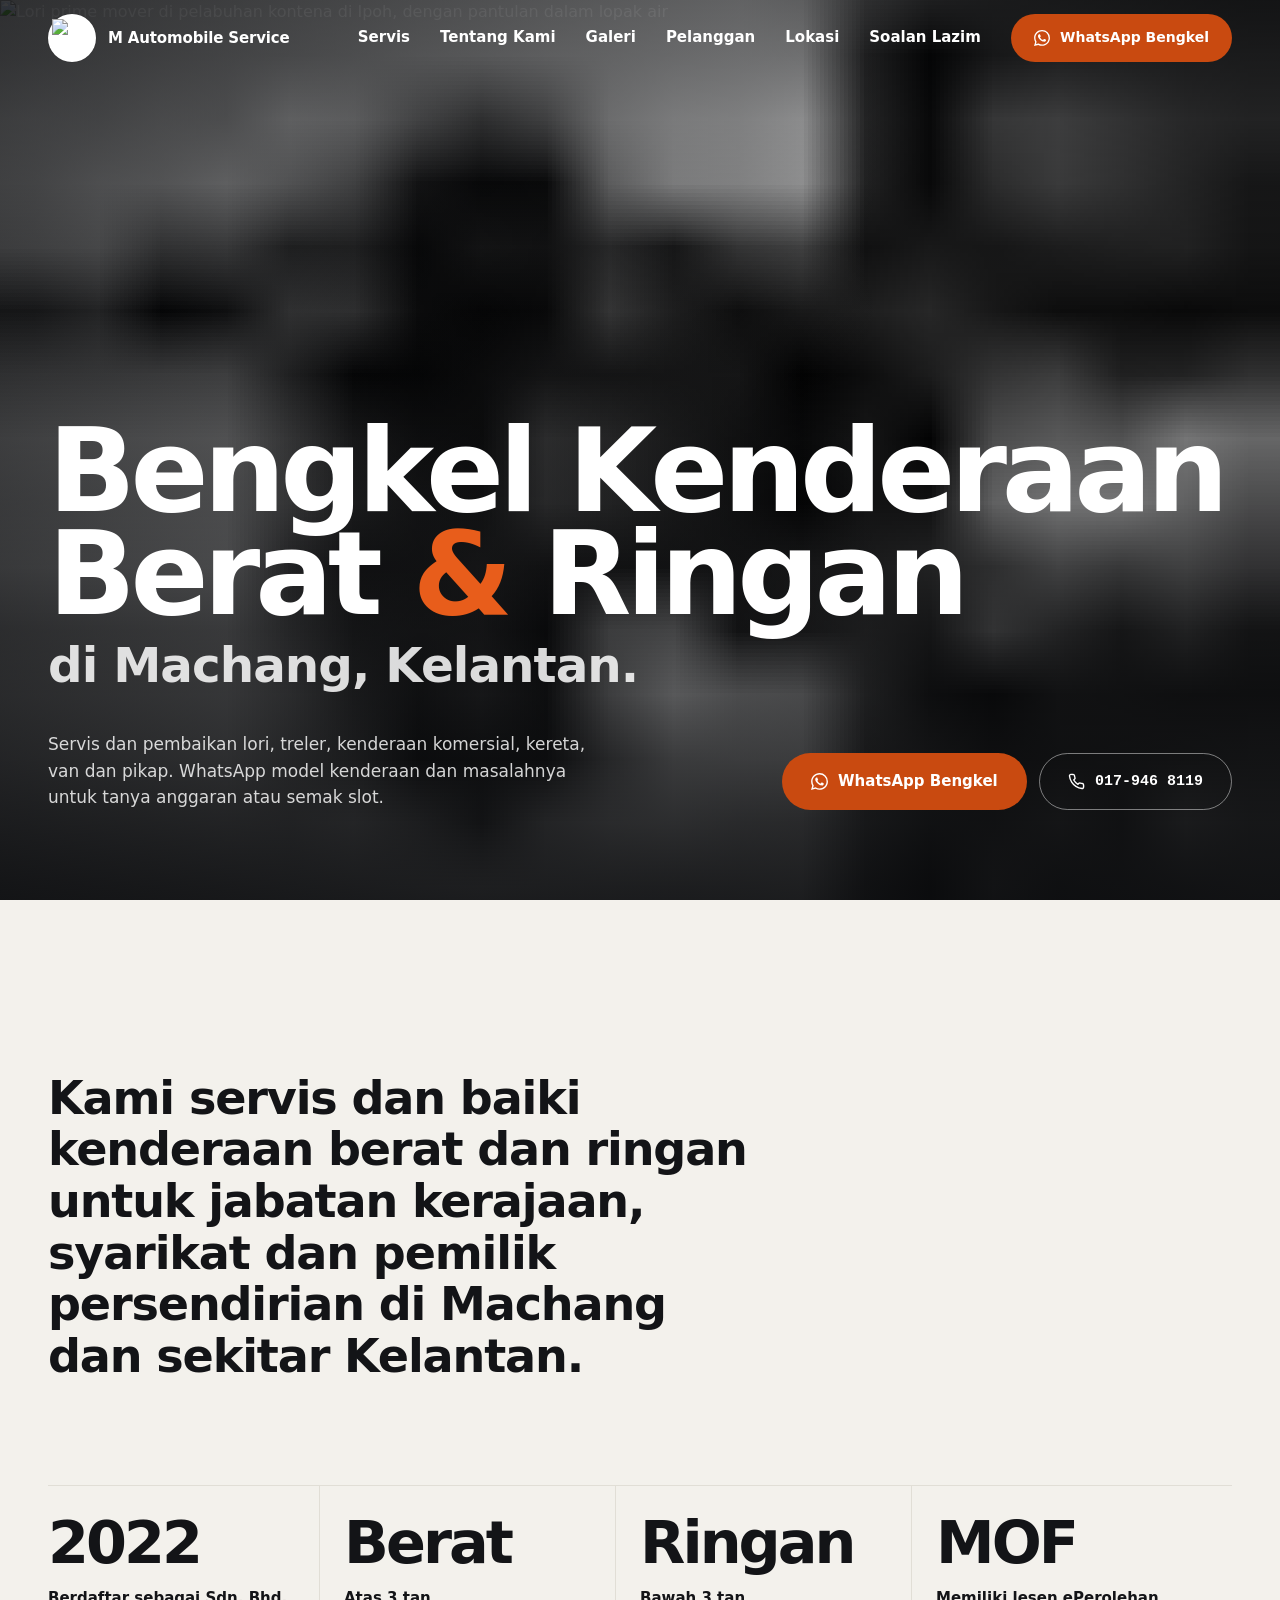
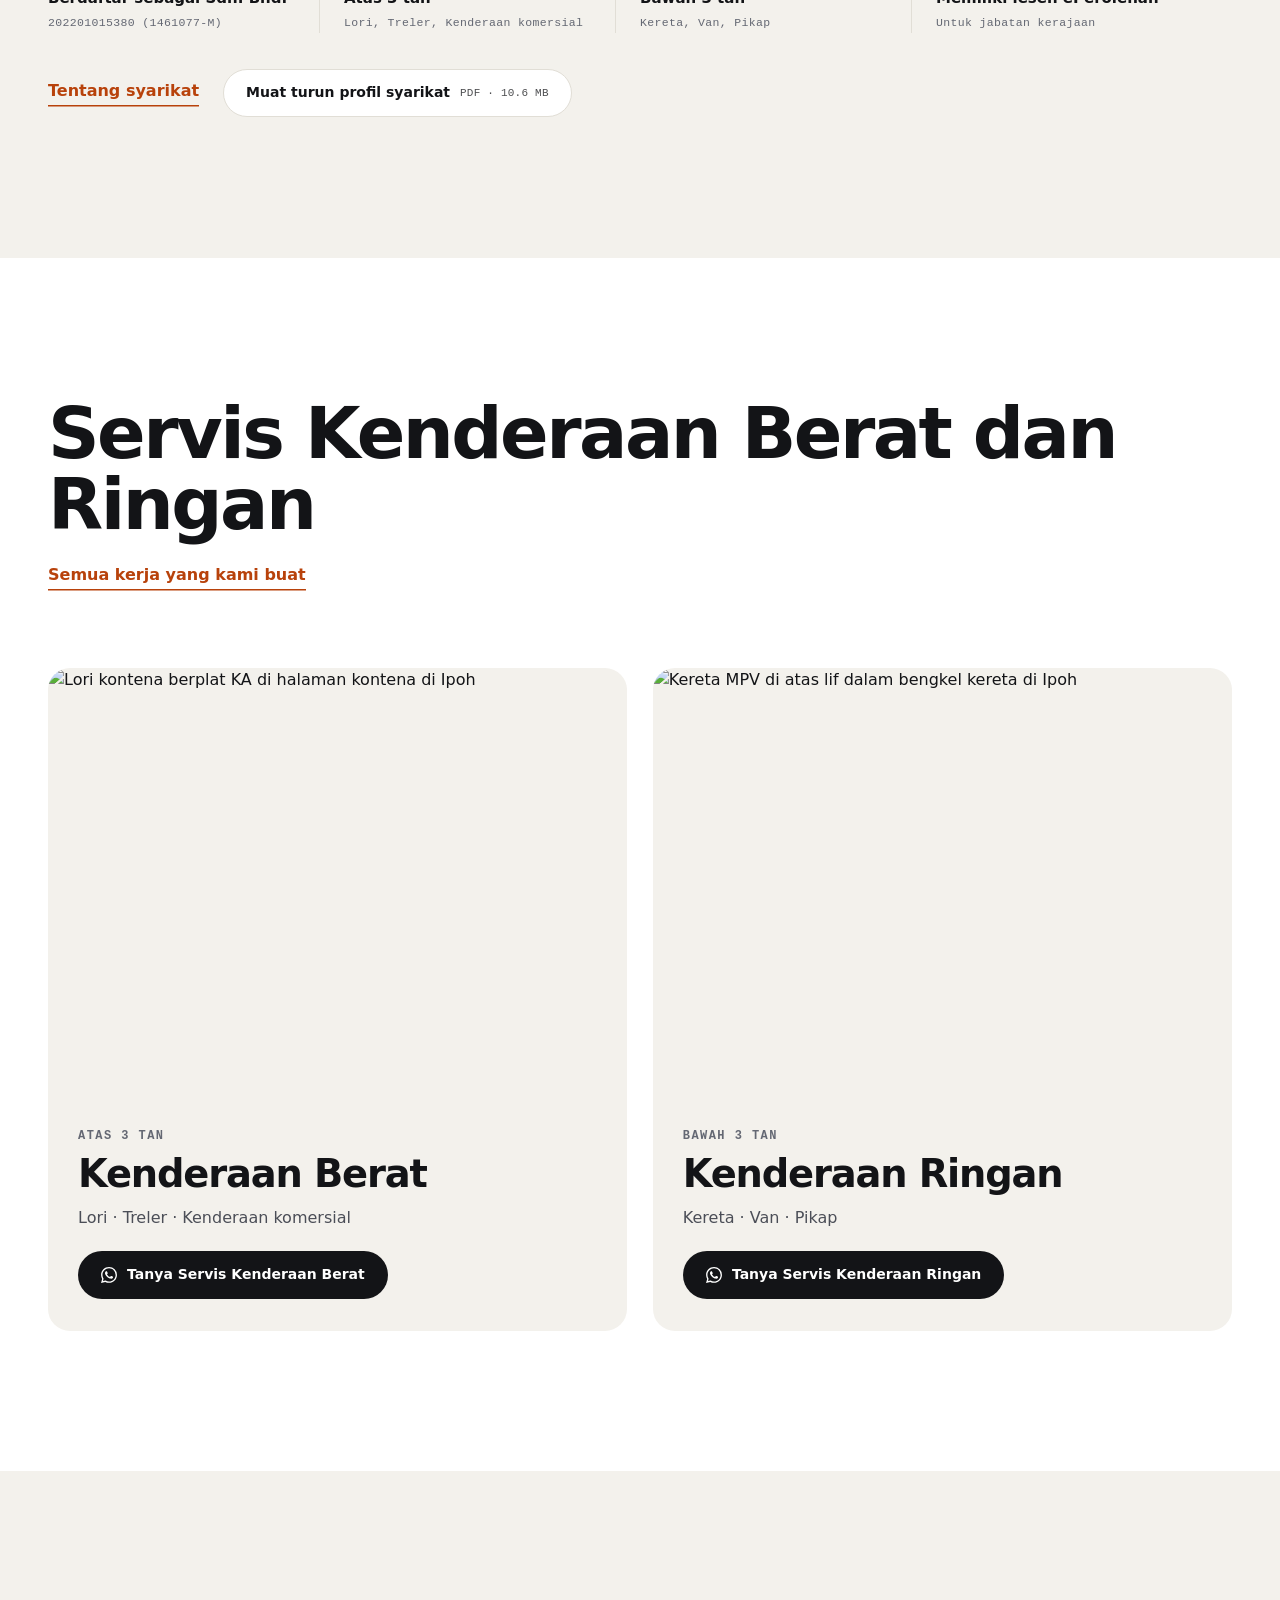
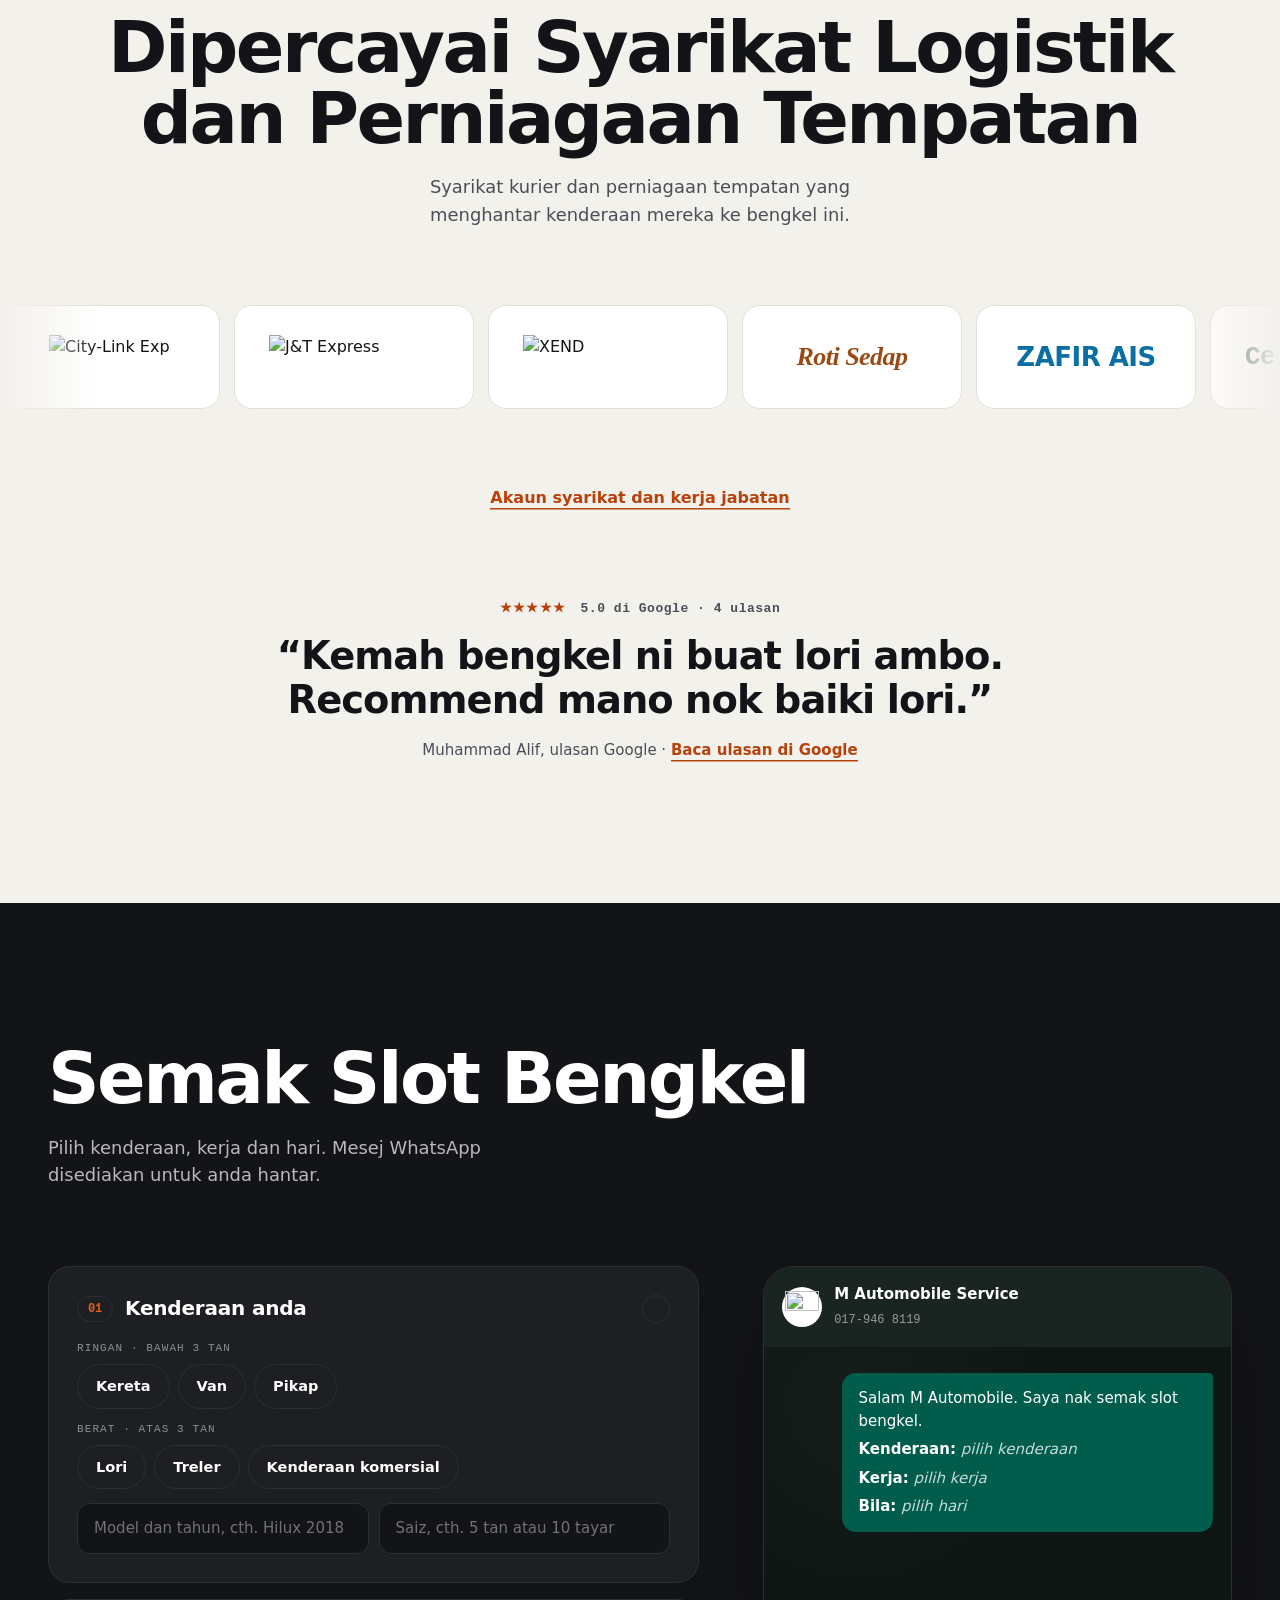
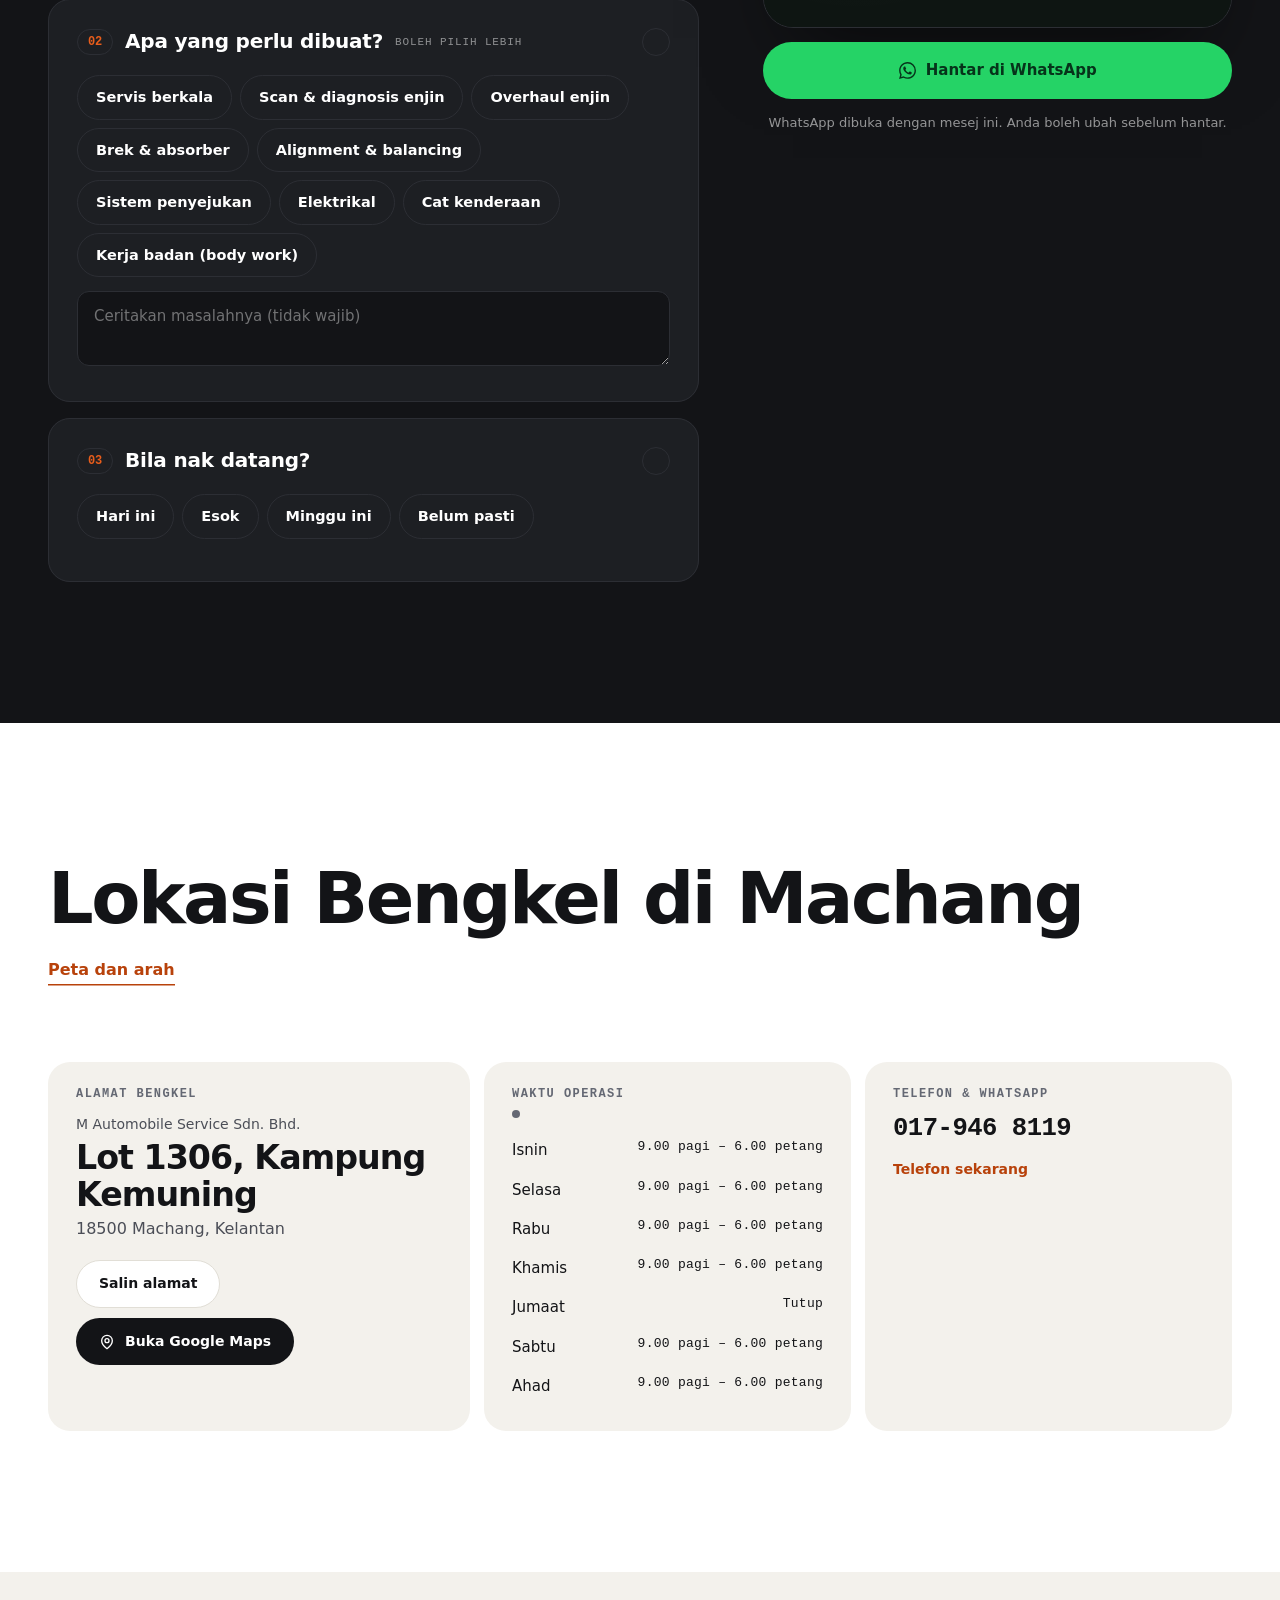
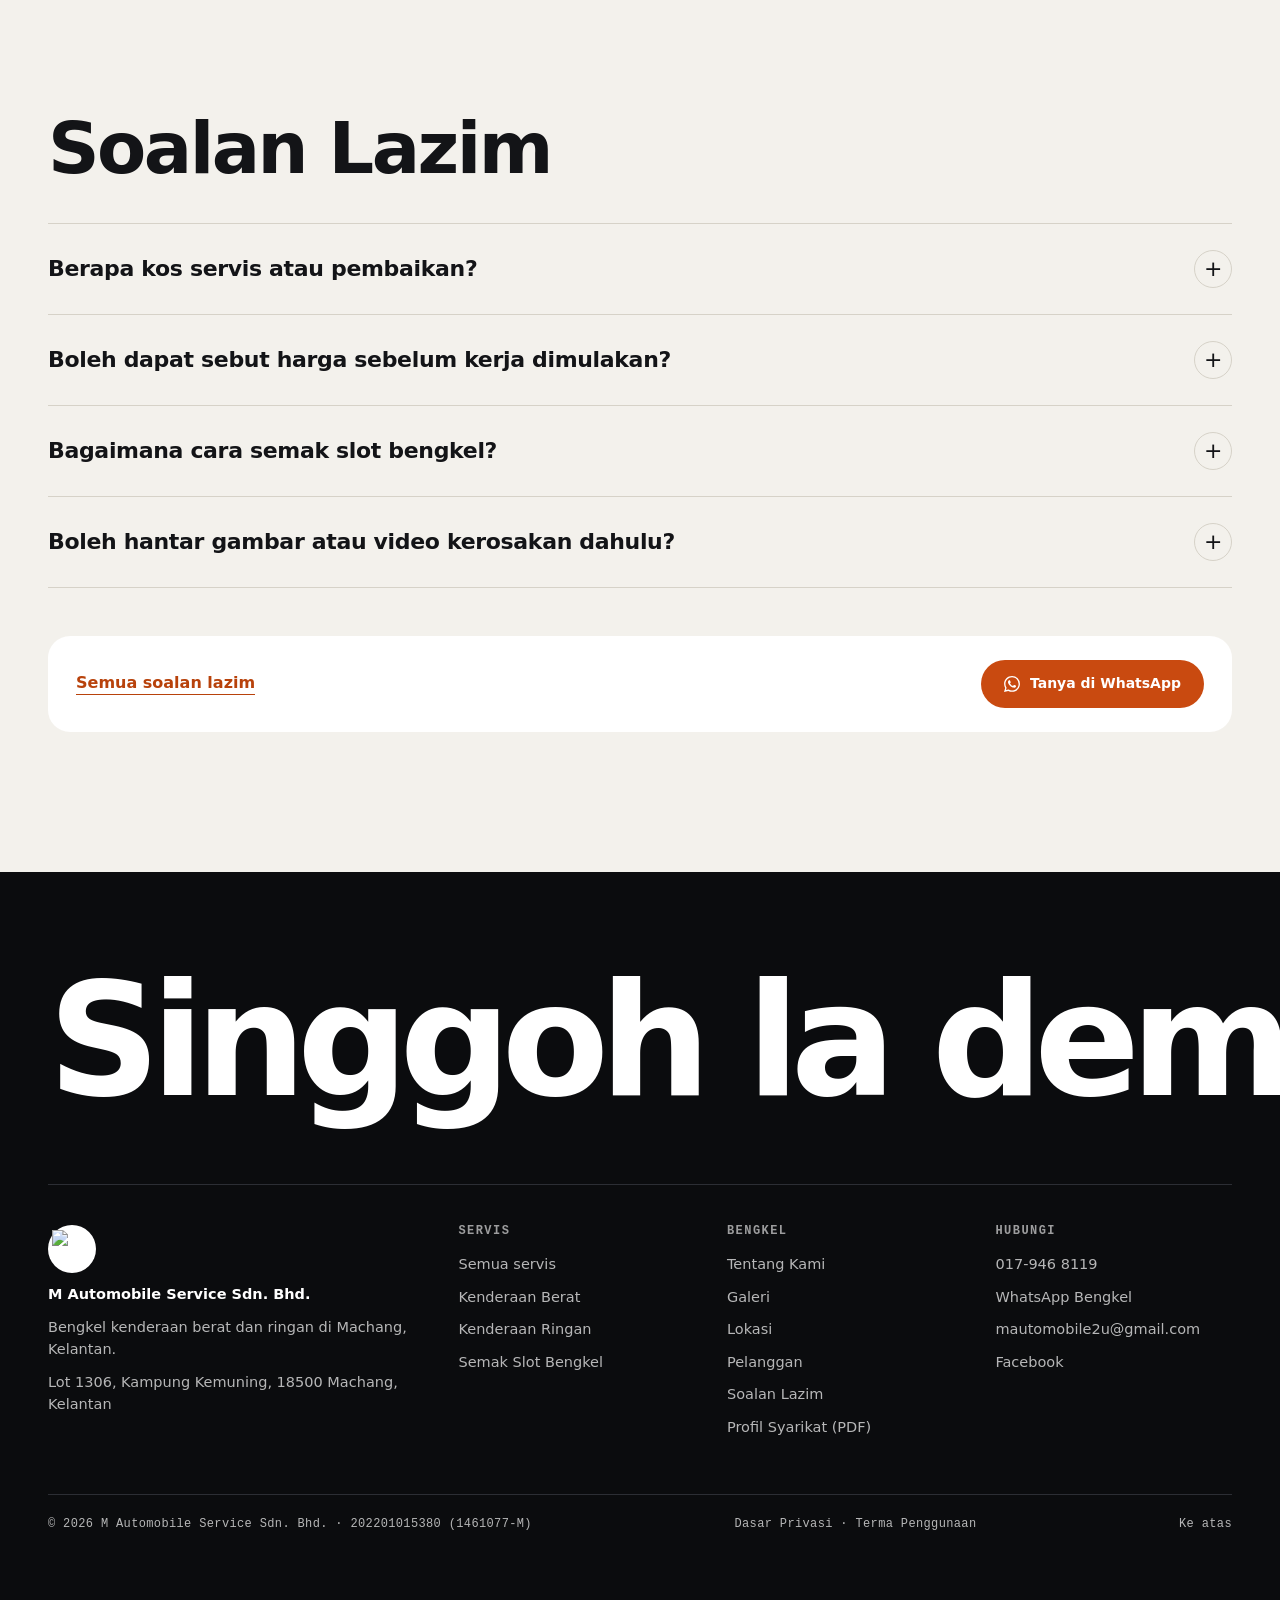
==== commit a0560cc2: "Add Galeri page with agency filter and lightbox; phone is 017-946 8119 - New /galeri/ page: 45 of th" ====
--- a/public/index.html
+++ b/public/index.html
@@ -5,13 +5,13 @@
 <meta charset="utf-8">
 <meta name="viewport" content="width=device-width, initial-scale=1">
 <title>Bengkel Lori &amp; Kereta di Machang, Kelantan | M Automobile</title>
-<meta name="description" content="Bengkel kenderaan berat dan ringan di Machang, Kelantan. Servis dan pembaikan lori, treler, kenderaan komersial, kereta, van dan pikap. WhatsApp 013-207 8119.">
+<meta name="description" content="Bengkel kenderaan berat dan ringan di Machang, Kelantan. Servis dan pembaikan lori, treler, kenderaan komersial, kereta, van dan pikap. WhatsApp 017-946 8119.">
 <meta name="theme-color" content="#131417">
 <meta property="og:type" content="website">
 <meta property="og:locale" content="ms_MY">
 <meta property="og:site_name" content="M Automobile Service">
 <meta property="og:title" content="Bengkel Lori &amp; Kereta di Machang, Kelantan | M Automobile">
-<meta property="og:description" content="Bengkel kenderaan berat dan ringan di Machang, Kelantan. Servis dan pembaikan lori, treler, kenderaan komersial, kereta, van dan pikap. WhatsApp 013-207 8119.">
+<meta property="og:description" content="Bengkel kenderaan berat dan ringan di Machang, Kelantan. Servis dan pembaikan lori, treler, kenderaan komersial, kereta, van dan pikap. WhatsApp 017-946 8119.">
 <meta name="twitter:card" content="summary_large_image">
 <link rel="canonical" href="https://m-automobile-mockup.mnifanmohdariff.workers.dev/">
 <meta property="og:url" content="https://m-automobile-mockup.mnifanmohdariff.workers.dev/">
@@ -29,8 +29,8 @@
 <link rel="preload" href="/assets/fonts/SpaceMono-400.woff2" as="font" type="font/woff2" crossorigin>
 <link rel="preload" href="/assets/fonts/SpaceMono-700.woff2" as="font" type="font/woff2" crossorigin>
 <link rel="preload" as="image" href="/assets/img/pexels-37154110-1920-q74.webp" imagesrcset="/assets/img/pexels-37154110-640-q74.webp 640w, /assets/img/pexels-37154110-960-q74.webp 960w, /assets/img/pexels-37154110-1280-q74.webp 1280w, /assets/img/pexels-37154110-1600-q74.webp 1600w, /assets/img/pexels-37154110-1920-q74.webp 1920w" imagesizes="100vw" fetchpriority="high">
-<style>@font-face{font-family:'Hanken Grotesk';font-style:normal;font-weight:400 800;font-display:swap;src:url(/assets/fonts/HankenGrotesk-400-800.woff2) format('woff2');unicode-range:U+0000-00FF,U+0131,U+0152-0153,U+02BB-02BC,U+02C6,U+02DA,U+02DC,U+0304,U+0308,U+0329,U+2000-206F,U+20AC,U+2122,U+2191,U+2193,U+2212,U+2215,U+FEFF,U+FFFD}@font-face{font-family:'Space Mono';font-style:normal;font-weight:400;font-display:swap;src:url(/assets/fonts/SpaceMono-400.woff2) format('woff2');unicode-range:U+0000-00FF,U+0131,U+0152-0153,U+02BB-02BC,U+02C6,U+02DA,U+02DC,U+0304,U+0308,U+0329,U+2000-206F,U+20AC,U+2122,U+2191,U+2193,U+2212,U+2215,U+FEFF,U+FFFD}@font-face{font-family:'Space Mono';font-style:normal;font-weight:700;font-display:swap;src:url(/assets/fonts/SpaceMono-700.woff2) format('woff2');unicode-range:U+0000-00FF,U+0131,U+0152-0153,U+02BB-02BC,U+02C6,U+02DA,U+02DC,U+0304,U+0308,U+0329,U+2000-206F,U+20AC,U+2122,U+2191,U+2193,U+2212,U+2215,U+FEFF,U+FFFD}html.lenis,html.lenis body{height:auto}.lenis:not(.lenis-autoToggle).lenis-stopped{overflow:clip}.lenis.lenis-smooth [data-lenis-prevent]{overscroll-behavior:contain}.lenis.lenis-smooth iframe{pointer-events:none}.lenis.lenis-autoToggle{transition-property:overflow;transition-duration:1ms;transition-behavior:allow-discrete}:root{--ink:#131417;--ink-2:#1D1F23;--ink-deep:#0B0C0E;--cream:#F3F1EC;--white:#fff;--orange:#E85D1B;--orange-dk:#B8420B;--line:#E1DED6;--line-dk:#2C2E34;--text-2:#4B4E57;--muted:#646873;--orange-btn:#C94A10;--wa:#25D366;--sans:"Hanken Grotesk",system-ui,sans-serif;--mono:"Space Mono",ui-monospace,monospace;--wrap:1320px;--gut:clamp(20px,4vw,48px);--ease:cubic-bezier(.22,1,.36,1)}*,*::before,*::after{box-sizing:border-box}html{-webkit-text-size-adjust:100%;background:var(--ink);overscroll-behavior-y:none}body{overflow-x:clip;margin:0;font:400 16px/1.55 var(--sans);color:var(--ink);background:var(--white);-webkit-font-smoothing:antialiased}img{display:block;max-width:100%;height:auto}a{color:inherit;text-decoration:none}h1,h2,h3,p{margin:0}button{font:inherit;cursor:pointer}:focus-visible{outline:2px solid var(--orange);outline-offset:3px;border-radius:4px}.sr{position:absolute;width:1px;height:1px;overflow:hidden;clip:rect(0 0 0 0);white-space:nowrap}.skip{position:absolute;left:12px;top:-60px;background:var(--orange);color:#fff;padding:10px 16px;border-radius:8px;z-index:100}.skip:focus{top:12px}.wrap{max-width:var(--wrap);margin:0 auto;padding:0 var(--gut)}.center{text-align:center}.muted{color:var(--muted)}.eyebrow{font:700 12px/1 var(--mono);letter-spacing:.12em;text-transform:uppercase;color:var(--muted);display:flex;align-items:center;gap:12px}.eyebrow b{color:var(--orange-dk);font-weight:700}.eyebrow b::after{content:"";display:inline-block;width:28px;height:1px;background:currentColor;vertical-align:middle;margin-left:12px;opacity:.5}.center .eyebrow{justify-content:center}h2{font-size:clamp(36px,5.6vw,76px);line-height:.98;font-weight:800;letter-spacing:-.035em;margin-top:20px}h2:first-child{margin-top:0}.lede{font-size:clamp(17px,1.4vw,20px);color:var(--text-2);max-width:46ch;margin-top:20px}.center .lede{margin-inline:auto}.link{color:var(--orange-dk);font-weight:600;padding-bottom:3px;background:linear-gradient(currentColor,currentColor) 0 100% / 100% 1.5px no-repeat}.link:hover{animation:underline-sweep .75s var(--ease)}@keyframes underline-sweep{0%{background-size:100% 1.5px;background-position:100% 100%}45%{background-size:0 1.5px;background-position:100% 100%}46%{background-size:0 1.5px;background-position:0 100%}100%{background-size:100% 1.5px;background-position:0 100%}}.cat h3 a{background:linear-gradient(currentColor,currentColor) 0 100% / 0 2px no-repeat;transition:background-size .5s var(--ease)}.cat:hover h3 a{background-size:100% 2px}.see-also{transition:background .3s,transform .4s var(--ease)}.see-also:hover{transform:translateY(-3px)}.btn[href*="wa.me"]::before,.btn[href^="tel:"]::before,.btn[href*="share.google"]::before{content:"";width:1.15em;height:1.15em;flex:none;background:currentColor;-webkit-mask:var(--ico) center / contain no-repeat;mask:var(--ico) center / contain no-repeat}.btn[href*="wa.me"]{--ico:url("data:image/svg+xml,%3Csvg xmlns='http://www.w3.org/2000/svg' viewBox='0 0 24 24'%3E%3Cpath d='M17.472 14.382c-.297-.149-1.758-.867-2.03-.967-.273-.099-.471-.148-.67.15-.197.297-.767.966-.94 1.164-.173.199-.347.223-.644.075-.297-.15-1.255-.463-2.39-1.475-.883-.788-1.48-1.761-1.653-2.059-.173-.297-.018-.458.13-.606.134-.133.298-.347.446-.52.149-.174.198-.298.298-.497.099-.198.05-.371-.025-.52-.075-.149-.669-1.612-.916-2.207-.242-.579-.487-.5-.669-.51-.173-.008-.371-.01-.57-.01-.198 0-.52.074-.792.372-.272.297-1.04 1.016-1.04 2.479 0 1.462 1.065 2.875 1.213 3.074.149.198 2.096 3.2 5.077 4.487.709.306 1.262.489 1.694.625.712.227 1.36.195 1.871.118.571-.085 1.758-.719 2.006-1.413.248-.694.248-1.289.173-1.413-.074-.124-.272-.198-.57-.347m-5.421 7.403h-.004a9.87 9.87 0 01-5.031-1.378l-.361-.214-3.741.982.998-3.648-.235-.374a9.86 9.86 0 01-1.51-5.26c.001-5.45 4.436-9.884 9.888-9.884 2.64 0 5.122 1.03 6.988 2.898a9.825 9.825 0 012.893 6.994c-.003 5.45-4.437 9.884-9.885 9.884m8.413-18.297A11.815 11.815 0 0012.05 0C5.495 0 .16 5.335.157 11.892c0 2.096.547 4.142 1.588 5.945L.057 24l6.305-1.654a11.882 11.882 0 005.683 1.448h.005c6.554 0 11.89-5.335 11.893-11.893a11.821 11.821 0 00-3.48-8.413z'/%3E%3C/svg%3E")}.btn[href^="tel:"]{--ico:url("data:image/svg+xml,%3Csvg xmlns='http://www.w3.org/2000/svg' viewBox='0 0 24 24' fill='none' stroke='%23000' stroke-width='2' stroke-linecap='round' stroke-linejoin='round'%3E%3Cpath d='M22 16.92v3a2 2 0 0 1-2.18 2 19.79 19.79 0 0 1-8.63-3.07 19.5 19.5 0 0 1-6-6 19.79 19.79 0 0 1-3.07-8.67A2 2 0 0 1 4.11 2h3a2 2 0 0 1 2 1.72 12.84 12.84 0 0 0 .7 2.81 2 2 0 0 1-.45 2.11L8.09 9.91a16 16 0 0 0 6 6l1.27-1.27a2 2 0 0 1 2.11-.45 12.84 12.84 0 0 0 2.81.7A2 2 0 0 1 22 16.92z'/%3E%3C/svg%3E")}.btn[href*="share.google"]{--ico:url("data:image/svg+xml,%3Csvg xmlns='http://www.w3.org/2000/svg' viewBox='0 0 24 24' fill='none' stroke='%23000' stroke-width='2' stroke-linecap='round' stroke-linejoin='round'%3E%3Cpath d='M20 10c0 6-8 12-8 12s-8-6-8-12a8 8 0 0 1 16 0Z'/%3E%3Ccircle cx='12' cy='10' r='3'/%3E%3C/svg%3E")}.btn{display:inline-flex;align-items:center;justify-content:center;gap:10px;padding:16px 28px;border-radius:999px;font-weight:700;font-size:15px;border:1.5px solid transparent;transition:background .25s,color .25s,border-color .25s,transform .25s var(--ease);white-space:nowrap}.btn:active{transform:scale(.97)}.btn-sm{padding:12px 22px;font-size:14px}.btn-o{background:var(--orange-btn);color:#fff}.btn-o:hover{background:var(--orange-dk)}.btn-ink{background:var(--ink);color:#fff}.btn-ink:hover{background:#2A2C31}.btn-line{border-color:rgba(255,255,255,.45);color:#fff;font-family:var(--mono)}.btn-line:hover{background:#fff;color:var(--ink)}.btn-line-dk{border-color:var(--line);background:#fff;color:var(--ink)}.btn-line-dk:hover{border-color:var(--ink)}.btn-wa{background:var(--wa);color:#06331A}.btn-wa:hover{background:#3BE07A}.hdr{position:fixed;inset:0 0 auto;z-index:50;color:#fff;transition:background .35s,color .35s,transform .45s var(--ease),box-shadow .35s}.hdr.solid{background:rgba(243,241,236,.92);backdrop-filter:blur(12px);color:var(--ink);box-shadow:0 1px 0 var(--line)}.hdr.hide{transform:translateY(-100%)}.hdr-in{display:flex;align-items:center;justify-content:space-between;height:76px}.brand{display:flex;align-items:center;gap:12px}.brand-logo{width:48px;height:48px;border-radius:50%;background:#fff;display:grid;place-items:center;flex:none;box-shadow:0 0 0 1px rgba(0,0,0,.06)}.brand-logo img{width:40px;height:auto}.brand-txt{display:flex;flex-direction:column;line-height:1.2}.brand-txt b{font-size:15px;letter-spacing:-.01em}.brand-txt small{font:400 11px var(--mono);opacity:.7;letter-spacing:.04em}.nav{display:flex;align-items:center;gap:30px;font-weight:600;font-size:15px}.nav>a:not(.btn){position:relative}.nav>a:not(.btn)::after{content:"";position:absolute;left:0;right:0;bottom:-4px;height:1.5px;background:currentColor;transform:scaleX(0);transform-origin:right;transition:transform .4s var(--ease)}.nav>a:not(.btn):hover::after,.nav>a[aria-current]::after{transform:scaleX(1);transform-origin:left}.menu-btn{display:none;width:46px;height:46px;border-radius:50%;border:1.5px solid currentColor;background:none;color:inherit;flex-direction:column;justify-content:center;align-items:center;gap:4px}.menu-btn span{width:18px;height:1.5px;background:currentColor;transition:transform .3s,opacity .3s}.menu-btn[aria-expanded="true"] span:nth-child(1){transform:translateY(5.5px) rotate(45deg)}.menu-btn[aria-expanded="true"] span:nth-child(2){opacity:0}.menu-btn[aria-expanded="true"] span:nth-child(3){transform:translateY(-5.5px) rotate(-45deg)}.hero{position:relative;min-height:100svh;color:#fff;background:var(--ink);display:flex;flex-direction:column;justify-content:flex-end;overflow:hidden}.hero-media{position:absolute;inset:0;background:50% 45% / cover no-repeat}.hero-media img{width:100%;height:100%;object-fit:cover;object-position:50% 45%;transform-origin:50% 80%}.hero-media::after{content:"";position:absolute;inset:0;background:linear-gradient(180deg,rgba(10,11,13,.55) 0%,rgba(10,11,13,.15) 35%,rgba(10,11,13,.85) 100%),linear-gradient(90deg,rgba(10,11,13,.6),transparent 70%)}.hero-in{position:relative;width:100%;padding-top:140px;padding-bottom:clamp(48px,7vw,96px)}.hero-eyebrow{color:rgba(255,255,255,.75)}.dot{width:8px;height:8px;border-radius:50%;background:var(--orange);box-shadow:0 0 0 4px rgba(232,93,27,.25)}.hero-h1{margin-top:24px;font-size:clamp(46px,9vw,142px);line-height:.9;font-weight:800;letter-spacing:-.045em}.hero-h1 .l{display:block}.hero-h1 em{font-style:normal;color:var(--orange)}.hero-h1 .l-sm{font-size:.42em;letter-spacing:-.02em;font-weight:600;margin-top:.35em;color:rgba(255,255,255,.85)}.hero-foot{display:flex;justify-content:space-between;align-items:flex-end;gap:40px;margin-top:44px;flex-wrap:wrap}.hero-sub{max-width:52ch;font-size:17px;color:rgba(255,255,255,.82)}.hero-cta{display:flex;gap:12px;flex-wrap:wrap}.hero-bar{position:relative;width:100%;display:flex;justify-content:space-between;gap:20px;padding-top:18px;padding-bottom:22px;border-top:1px solid rgba(255,255,255,.18);font:400 12px var(--mono);letter-spacing:.08em;text-transform:uppercase;color:rgba(255,255,255,.7)}.scroll-cue i{font-style:normal;display:inline-block;animation:bob 1.8s ease-in-out infinite}@keyframes bob{50%{transform:translateY(4px)}}.sec{padding:clamp(80px,11vw,160px) 0;position:relative}.sec-cream{background:var(--cream)}.sec-ink{background:var(--ink);color:#fff}.sec-ink .eyebrow{color:rgba(255,255,255,.55)}.sec-ink .eyebrow b{color:var(--orange)}.sec-ink .lede{color:rgba(255,255,255,.7)}.sec-head{margin-bottom:clamp(48px,6vw,80px)}.statement{font-size:clamp(26px,3.6vw,52px);line-height:1.12;font-weight:600;letter-spacing:-.025em;margin-top:32px;max-width:24ch;text-wrap:balance}.statement .w{opacity:.18}.stats{list-style:none;padding:0;margin:clamp(56px,8vw,110px) 0 0;display:grid;grid-template-columns:repeat(4,1fr);border-top:1px solid var(--line)}.stats li{padding:28px 24px 0 0;border-right:1px solid var(--line);margin-right:24px}.stats li:last-child{border-right:0}.stats b{display:block;font-size:clamp(48px,6vw,92px);line-height:1;font-weight:800;letter-spacing:-.05em}.stats span{display:block;margin-top:14px;font-weight:600;font-size:15px}.stats small{font:400 11.5px var(--mono);color:var(--muted);letter-spacing:.03em}.cats{display:grid;grid-template-columns:1fr 1fr;gap:clamp(16px,2vw,28px)}.cat{background:var(--cream);border-radius:22px;overflow:hidden;display:flex;flex-direction:column}.cat-img{display:block;aspect-ratio:4/3;overflow:hidden}.cat-img img{width:100%;height:118%;object-fit:cover;transition:scale .9s var(--ease)}.cat:hover .cat-img img{scale:1.04}.cat-body{padding:28px 30px 32px;display:flex;flex-direction:column;gap:12px;align-items:flex-start}.cat h3{font-size:clamp(28px,3vw,40px);letter-spacing:-.03em;line-height:1.05}.cat-types{color:var(--text-2);margin-bottom:8px}.jobs{list-style:none;margin:clamp(56px,7vw,96px) 0 0;padding:0;border-top:1px solid var(--line)}.job{--fill:#9A3A0E;position:relative;display:grid;grid-template-columns:1fr auto;align-items:center;gap:20px;padding:26px 0;border-bottom:1px solid var(--line);transition:padding .5s var(--ease),color .25s}.job>:not(.job-fill){position:relative;z-index:1}.job-fill{position:absolute;inset:-1px 0;background:var(--fill);opacity:0;transition:opacity .9s ease-out}.job-t{font-size:clamp(22px,2.6vw,38px);letter-spacing:-.03em;font-weight:700;line-height:1.1;white-space:nowrap}.job-d{color:var(--muted);font-size:14px;text-align:right;transition:opacity .25s,color .25s}.job>.job-imgs{position:absolute;right:16px;top:50%;translate:0 -50%;display:flex;gap:6px;pointer-events:none}.job-imgs img{width:104px;height:74px;object-fit:cover;border-radius:6px;opacity:0;transform:translateX(24px);transition:opacity .3s,transform .5s var(--ease)}.job.on{color:#fff;padding:34px 16px}.job.on .job-fill{opacity:1;transition:opacity .12s}.job.on .job-d{opacity:0}.job.on .job-imgs img{opacity:1;transform:none}.job.on .job-imgs img:nth-child(2){transition-delay:.04s}.job.on .job-imgs img:nth-child(3){transition-delay:.08s}.job.on .job-imgs img:nth-child(4){transition-delay:.12s}.sec-clients{overflow:hidden}.marquee{margin:clamp(48px,6vw,80px) 0;display:grid;gap:14px}.mq-row{overflow:hidden;-webkit-mask:linear-gradient(90deg,transparent,#000 8%,#000 92%,transparent);mask:linear-gradient(90deg,transparent,#000 8%,#000 92%,transparent)}.mq-track{display:flex;width:max-content}.mq-i{display:inline-flex;flex-direction:column;justify-content:center;min-height:104px;padding:18px 34px;background:#fff;border:1px solid var(--line);border-radius:18px;white-space:nowrap;margin-right:14px}.mq-i b{font-size:26px;letter-spacing:-.02em;font-weight:800;line-height:1.1}.mq-i small{font:400 11.5px var(--mono);color:var(--muted);letter-spacing:.04em;margin-top:6px}.mq-i.mono b{font:700 20px var(--mono);letter-spacing:-.01em}@keyframes marquee{to{transform:translateX(-50%)}}.motion .mq-track{animation:marquee 40s linear infinite}.motion .mq-rev .mq-track{animation-direction:reverse}.mq-row:hover .mq-track{animation-play-state:paused}html:not(.motion) .mq-track{flex-wrap:wrap;width:auto;justify-content:center;row-gap:14px}html:not(.motion) .mq-dup{display:none}.enq{display:grid;grid-template-columns:1.25fr .9fr;gap:clamp(32px,5vw,80px);align-items:start}.enq-steps{display:grid;gap:16px}.step{margin:0;border:1px solid var(--line-dk);background:var(--ink-2);border-radius:22px;padding:26px 28px 28px;transition:border-color .4s}.step.done{border-color:rgba(232,93,27,.55)}.step legend{float:left;width:100%;display:flex;align-items:center;gap:12px;font-size:20px;font-weight:700;letter-spacing:-.01em;margin-bottom:18px;padding:0}.step legend small{font:400 11px var(--mono);color:rgba(255,255,255,.5);text-transform:uppercase;letter-spacing:.08em}.sn{font:700 12px var(--mono);color:var(--orange);border:1px solid var(--line-dk);border-radius:999px;padding:5px 10px}.tick{margin-left:auto;width:28px;height:28px;border-radius:50%;border:1px solid var(--line-dk);display:grid;place-items:center;transition:background .3s,border-color .3s}.tick svg{width:16px;height:16px;fill:none;stroke:#fff;stroke-width:2.4;stroke-linecap:round;stroke-linejoin:round;stroke-dasharray:24;stroke-dashoffset:24;transition:stroke-dashoffset .5s var(--ease) .1s}.step.done .tick{background:var(--orange);border-color:var(--orange)}.step.done .tick svg{stroke-dashoffset:0}.chip-label{clear:both;font:400 11px var(--mono);color:rgba(255,255,255,.5);text-transform:uppercase;letter-spacing:.1em;margin:6px 0 10px}.chips{clear:both;display:flex;flex-wrap:wrap;gap:8px;margin-bottom:14px}.chip input{position:absolute;opacity:0;pointer-events:none}.chip span{display:inline-block;padding:10px 18px;border-radius:999px;border:1px solid var(--line-dk);font-size:14.5px;font-weight:600;cursor:pointer;transition:background .2s,border-color .2s,color .2s,transform .2s var(--ease);user-select:none}.chip span:hover{border-color:rgba(255,255,255,.4)}.chip input:checked + span{background:#fff;color:var(--ink);border-color:#fff}.chip input:focus-visible + span{outline:2px solid var(--orange);outline-offset:2px}.fields{display:grid;grid-template-columns:1fr 1fr;gap:10px}.field{display:block}.field input,.field textarea{width:100%;background:var(--ink);border:1px solid var(--line-dk);color:#fff;border-radius:12px;padding:13px 16px;font:inherit;font-size:15px;resize:vertical}.field input::placeholder,.field textarea::placeholder{color:rgba(255,255,255,.4)}.field input:focus,.field textarea:focus{outline:none;border-color:var(--orange)}.phone-wrap{position:sticky;top:100px;display:grid;gap:14px;justify-items:stretch}.phone{background:#0E1512;border:1px solid var(--line-dk);border-radius:30px;overflow:hidden;box-shadow:0 40px 80px -30px rgba(0,0,0,.6)}.chat-head{display:flex;align-items:center;gap:12px;padding:16px 18px;background:#1A2420}.chat-head .av{width:40px;height:40px;border-radius:50%;background:#fff;display:grid;place-items:center}.chat-head b{display:block;font-size:15px}.chat-head small{font:400 12px var(--mono);color:rgba(255,255,255,.55)}.chat-body{padding:26px 18px 34px;min-height:280px;background:radial-gradient(circle at 20% 20%,rgba(255,255,255,.03),transparent 50%),#0E1512}.bubble{background:#005C4B;border-radius:14px 4px 14px 14px;padding:14px 16px;margin-left:14%;font-size:15px;line-height:1.5;display:grid;gap:6px}.bubble .v.empty{color:rgba(255,255,255,.78);font-style:italic}.note{font-size:13px;color:rgba(255,255,255,.55);text-align:center}.loc{display:grid;grid-template-columns:1fr 1.15fr;gap:clamp(20px,3vw,40px)}.loc-info{display:grid;gap:14px;align-content:start}.card{background:var(--cream);border-radius:22px;padding:26px 28px;display:block}.card .eyebrow{margin-bottom:14px}.addr-co{color:var(--text-2);font-size:14px}.addr-big{font-size:clamp(26px,2.6vw,34px);font-weight:800;letter-spacing:-.03em;line-height:1.1;margin:4px 0}.addr-sm{color:var(--text-2);margin-bottom:18px}.hours-na{font-size:17px;font-weight:600}.phones{display:grid;grid-template-columns:repeat(auto-fit,minmax(220px,1fr));gap:14px}.phone-card b{display:block;font:700 clamp(20px,2vw,26px) var(--mono);letter-spacing:-.02em;margin-bottom:14px}.phone-card .go{font-size:14px;font-weight:600;color:var(--orange-dk)}.phone-card{transition:background .3s,transform .4s var(--ease)}.phone-card:hover{background:#ECE8E0;transform:translateY(-3px)}.loc-map iframe{width:100%;aspect-ratio:4/3.4;border:0;border-radius:22px;background:var(--cream);filter:grayscale(.25) contrast(1.05)}.dialect{font-size:clamp(26px,3vw,38px);font-weight:700;letter-spacing:-.03em;margin-top:22px}.dialect em{font-style:normal;color:var(--orange-dk)}.loc-map .muted{margin-top:6px;font-size:14px}.faq-head{display:flex;justify-content:space-between;align-items:flex-end;gap:40px;flex-wrap:wrap;margin-bottom:40px}.search input{width:min(380px,100%);padding:16px 22px;border-radius:999px;border:1px solid var(--line);background:#fff;font:inherit}.search input:focus{outline:none;border-color:var(--ink)}.faq-count{font:400 12px var(--mono);margin-bottom:12px;min-height:1em}.faq{border-top:1px solid #D6D2C8}.faq details{border-bottom:1px solid #D6D2C8}.faq summary{list-style:none;cursor:pointer;display:flex;justify-content:space-between;align-items:center;gap:24px;padding:26px 0;font-size:clamp(18px,1.8vw,22px);font-weight:700;letter-spacing:-.015em}.faq summary::-webkit-details-marker{display:none}.faq summary::after{content:"+";flex:none;width:38px;height:38px;border-radius:50%;border:1px solid #D6D2C8;display:grid;place-items:center;font-weight:400;font-size:22px;transition:transform .4s var(--ease),background .3s,color .3s}.faq details[open] summary::after{transform:rotate(45deg);background:var(--ink);color:#fff;border-color:var(--ink)}.faq .ans{overflow:hidden}.faq .ans p{padding:0 60px 26px 0;color:var(--text-2);max-width:70ch}.faq mark{background:#FDEBE1;color:inherit;border-radius:3px;padding:0 2px}.faq-empty{padding:32px 0}.faq-empty .row{display:flex;gap:10px;flex-wrap:wrap;margin-top:14px}.faq-close{margin-top:48px;display:flex;justify-content:space-between;align-items:center;gap:20px;flex-wrap:wrap;background:#fff;border-radius:22px;padding:24px 28px}.ftr{background:var(--ink-deep);color:rgba(255,255,255,.7);padding:clamp(60px,8vw,110px) 0 110px;overflow:hidden}.ftr-big{font-size:clamp(52px,12.2vw,190px);line-height:.85;font-weight:800;letter-spacing:-.06em;color:#fff;white-space:nowrap}.ftr-big span{display:inline-block}.ftr-cols{display:grid;grid-template-columns:1.6fr 1fr 1fr 1fr;gap:32px;margin-top:clamp(48px,6vw,90px);padding-top:40px;border-top:1px solid var(--line-dk)}.ftr-cols>*{display:flex;flex-direction:column;gap:10px;align-items:flex-start;font-size:14.5px}.ftr-cols .eyebrow{color:rgba(255,255,255,.6);margin-bottom:6px}.ftr-cols a:hover{color:#fff}.ftr-brand b{color:#fff}.ftr-bot{display:flex;justify-content:space-between;gap:20px;flex-wrap:wrap;margin-top:56px;padding-top:22px;border-top:1px solid var(--line-dk);font:400 12px var(--mono);letter-spacing:.03em}.ftr-bot a:hover{color:#fff}.phero{position:relative;color:#fff;background:var(--ink);overflow:hidden;padding:150px 0 clamp(56px,7vw,100px)}.phero-in{position:relative}.phero-h1{font-size:clamp(40px,6.4vw,96px);line-height:.95;max-width:16ch;text-wrap:balance}.phero .hero-sub{margin-top:28px}.phero .hero-cta{margin-top:32px}.phero-has-img .phero-in{min-height:52vh;display:flex;flex-direction:column;justify-content:flex-end}.phero-media{position:absolute;inset:0;background:center / cover no-repeat}.phero-media img{width:100%;height:100%;object-fit:cover}.phero-media::after{content:"";position:absolute;inset:0;background:linear-gradient(90deg,rgba(10,11,13,.92) 0%,rgba(10,11,13,.7) 45%,rgba(10,11,13,.35) 100%),linear-gradient(180deg,rgba(10,11,13,.5),transparent 30%)}.crumbs{font:400 12px var(--mono);letter-spacing:.06em;color:rgba(255,255,255,.6);display:flex;flex-wrap:wrap;gap:8px}.crumbs a:hover{color:#fff}.crumbs [aria-current]{color:#fff}.row{display:flex;gap:10px;flex-wrap:wrap;align-items:center}.sec-tight{padding:clamp(48px,6vw,80px) 0}.sec-head-row{display:flex;justify-content:space-between;align-items:flex-end;gap:24px;flex-wrap:wrap}.stats-txt b{font-size:clamp(40px,4.6vw,72px)}.loc-mini{display:grid;grid-template-columns:1.15fr 1fr 1fr;gap:14px;align-items:stretch}.loc-mini .phones{grid-template-columns:1fr}.split{display:grid;grid-template-columns:1fr 1fr;gap:clamp(40px,6vw,96px);align-items:start}.split-big{font-size:clamp(36px,4.4vw,64px);font-weight:800;letter-spacing:-.04em;line-height:1;margin:18px 0 22px}.tags{list-style:none;padding:0;margin:0;display:flex;flex-wrap:wrap;gap:8px}.tags li{padding:10px 18px;border-radius:999px;background:var(--cream);font-weight:600}.worklist{list-style:none;padding:0;margin:18px 0 0;border-top:1px solid var(--line)}.worklist li{display:grid;grid-template-columns:48px 1fr;gap:12px;padding:18px 0;border-bottom:1px solid var(--line);font-size:clamp(17px,1.5vw,20px);font-weight:600;letter-spacing:-.01em}.worklist .n{font:700 12px var(--mono);color:var(--orange-dk);padding-top:5px}.worklist-dk{border-color:var(--line-dk);margin-bottom:28px}.worklist-dk li{border-color:var(--line-dk)}.worklist-dk .n{color:var(--orange)}.see-also{display:grid;gap:10px;padding:clamp(28px,4vw,48px);border-radius:26px;background:var(--cream);transition:background .3s}.see-also:hover{background:#ECE8E0}.see-also b{font-size:clamp(32px,4.6vw,64px);letter-spacing:-.04em;line-height:1}.clist{list-style:none;padding:0;margin:32px 0 0;border-top:1px solid var(--line)}.clist li{display:flex;flex-direction:column;gap:4px;padding:20px 0;border-bottom:1px solid var(--line)}.clist b{font-size:clamp(20px,2vw,26px);letter-spacing:-.02em}.clist small{font:400 12px var(--mono);color:var(--muted);letter-spacing:.03em}.ways{display:grid;grid-template-columns:1fr 1fr;gap:clamp(16px,2vw,28px)}.way{background:#fff;border-radius:22px;padding:clamp(26px,3vw,40px);display:flex;flex-direction:column;gap:16px;align-items:flex-start}.way h3{font-size:clamp(28px,3vw,40px);letter-spacing:-.03em;line-height:1.05}.checks{list-style:none;padding:0;margin:0 0 10px;display:grid;gap:12px}.checks li{padding-left:30px;position:relative;color:var(--text-2)}.checks li::before{content:"";position:absolute;left:0;top:.3em;width:18px;height:18px;border-radius:50%;background:var(--orange) url("data:image/svg+xml,%3Csvg xmlns='http://www.w3.org/2000/svg' viewBox='0 0 24 24' fill='none' stroke='%23fff' stroke-width='3' stroke-linecap='round' stroke-linejoin='round'%3E%3Cpath d='M5 12.5l4.5 4.5L19 7.5'/%3E%3C/svg%3E") center/12px no-repeat}.cta-band{margin-top:48px;display:flex;justify-content:space-between;align-items:center;gap:20px;flex-wrap:wrap;background:#fff;border-radius:22px;padding:24px 28px}.hours{list-style:none;padding:0;margin:0;display:grid;gap:2px}.hours li{display:flex;justify-content:space-between;gap:16px;padding:7px 10px;margin:0 -10px;border-radius:8px;font-size:15px}.hours li b{font:400 13px var(--mono);letter-spacing:.02em}.hours li.today{background:#fff;font-weight:700}.hours li.today b{font-weight:700}.hours-now{display:flex;align-items:center;gap:10px;font-weight:700;margin:-4px 0 14px}.hours-now .dot{box-shadow:none;background:var(--muted)}.hours-now.open .dot{background:#1F9D55;box-shadow:0 0 0 4px rgba(31,157,85,.18)}.phone-card b.fb{font:800 clamp(18px,1.8vw,22px) var(--sans);letter-spacing:-.02em}.prose{max-width:calc(72ch + 2 * var(--gut))}.prose h2{font-size:clamp(22px,2.2vw,28px);letter-spacing:-.02em;line-height:1.2;margin:40px 0 10px}.prose p{color:var(--text-2)}.review{margin-top:clamp(56px,7vw,96px);max-width:860px}.review-stars{font:700 13px var(--mono);letter-spacing:.04em;color:var(--text-2)}.review-stars span{color:var(--orange-dk);letter-spacing:.1em;margin-right:6px}.review blockquote{margin:18px 0 16px;font-size:clamp(24px,3vw,40px);line-height:1.15;font-weight:700;letter-spacing:-.025em;text-wrap:balance}.review figcaption{color:var(--text-2);font-size:15px}.curtain{position:fixed;inset:0;z-index:300;background:var(--orange);display:grid;place-items:center;transform:translateY(100%);visibility:hidden;pointer-events:none}.curtain-mark{display:flex;flex-direction:column;align-items:center;gap:14px;color:#fff}.curtain .brand-logo{width:76px;height:76px;box-shadow:none}.curtain .brand-logo img{width:60px}.curtain-txt{font:700 12px var(--mono);letter-spacing:.16em;text-transform:uppercase}.curtain.cover{visibility:visible;pointer-events:auto;animation:curtain-in .55s cubic-bezier(.76,0,.24,1) forwards}.curtain.cover .curtain-mark{animation:mark-in .55s cubic-bezier(.22,1,.36,1) .12s both}.curtain-on .curtain{visibility:visible;transform:none;animation:curtain-out .75s cubic-bezier(.76,0,.24,1) .1s forwards}.curtain-on .curtain .curtain-mark{animation:mark-out .5s cubic-bezier(.76,0,.24,1) forwards}@keyframes curtain-in{from{transform:translateY(100%)}to{transform:none}}@keyframes curtain-out{from{transform:none}to{transform:translateY(-100%);visibility:hidden}}@keyframes mark-in{from{opacity:0;transform:translateY(24px)}to{opacity:1;transform:none}}@keyframes mark-out{from{opacity:1;transform:none}to{opacity:0;transform:translateY(-24px)}}.dock{display:none}@keyframes rise{from{opacity:.001;transform:translateY(.45em)}to{opacity:1;transform:none}}@keyframes settle{from{transform:scale(1.12)}to{transform:none}}.curtain-on .hero-h1 .l,.curtain-on .phero-h1,.curtain-on [data-hero],.curtain-on .crumbs{animation:rise 1.1s var(--ease) backwards}.curtain-on .crumbs{animation-delay:.5s}.curtain-on .hero-h1 .l:nth-child(1),.curtain-on .phero-h1{animation-delay:.55s}.curtain-on .hero-h1 .l:nth-child(2){animation-delay:.63s}.curtain-on .hero-h1 .l:nth-child(3){animation-delay:.71s}.curtain-on [data-hero]{animation-duration:.9s;animation-delay:.6s}.curtain-on .hero-media img,.curtain-on .phero-media img{animation:settle 2s var(--ease) backwards;animation-delay:.45s}.mq-logo{min-width:220px;align-items:center}.mq-logo img,.logos img{height:44px;width:auto;max-width:170px;object-fit:contain}.wm{font-size:26px;line-height:1.05;letter-spacing:-.02em;font-weight:800;white-space:nowrap}.wm-serif{font-family:Georgia,"Times New Roman",serif;font-style:italic;font-weight:700;letter-spacing:0}.wm-sans{text-transform:uppercase;letter-spacing:.06em;font-size:23px}.wm-mono{font:700 21px var(--mono);letter-spacing:-.01em}.logos{list-style:none;padding:0;margin:0;display:grid;grid-template-columns:repeat(3,1fr);border-top:1px solid var(--line);border-left:1px solid var(--line)}.logos li{display:grid;place-items:center;min-height:160px;padding:28px;border-right:1px solid var(--line);border-bottom:1px solid var(--line)}.logos img{height:56px;max-width:220px}.btn small{font:400 11px var(--mono);opacity:.75;letter-spacing:.02em}.about-row{margin-top:36px;gap:24px}.lede + .row{margin-top:28px}.facts{margin:0;border-top:1px solid var(--line)}.facts>div{display:grid;grid-template-columns:200px 1fr;gap:16px;padding:16px 0;border-bottom:1px solid var(--line)}.facts dt{font:700 11.5px/1.6 var(--mono);letter-spacing:.08em;text-transform:uppercase;color:var(--muted)}.facts dd{margin:0;font-weight:600}.statement-dk{font-size:clamp(22px,2.3vw,32px);max-width:none;margin-top:18px}.values{list-style:none;padding:0;margin:0;display:grid;grid-template-columns:repeat(3,1fr);gap:clamp(32px,4vw,48px) clamp(16px,2vw,28px)}.values-4{grid-template-columns:repeat(4,1fr);margin-bottom:clamp(40px,5vw,64px)}.values li{border-top:2px solid var(--ink);padding-top:18px;display:grid;gap:8px;align-content:start}.worklist-plain li{grid-template-columns:1fr}.values b{font-size:clamp(19px,1.6vw,22px);letter-spacing:-.02em;line-height:1.2}.values p{color:var(--text-2);font-size:15px}@media (max-width:1160px) and (min-width:761px){.nav{gap:18px;font-size:14px}.nav .btn{padding-inline:18px}}@media (max-width:1000px){.values,.values-4,.logos{grid-template-columns:1fr 1fr}.stats{grid-template-columns:1fr 1fr}.stats li:nth-child(2){border-right:0}.stats li:nth-child(n+3){margin-top:28px;border-top:1px solid var(--line)}.enq,.loc,.split,.loc-mini{grid-template-columns:1fr}.phone-wrap{position:static}.ftr-cols{grid-template-columns:1fr 1fr 1fr}.ftr-brand{grid-column:1 / -1}}@media (max-width:760px){.menu-btn{display:inline-flex}.brand-txt small{display:none}.nav{position:fixed;inset:76px 12px auto;flex-direction:column;align-items:stretch;gap:0;padding:12px;background:var(--white);color:var(--ink);border-radius:20px;box-shadow:0 30px 60px -20px rgba(0,0,0,.35);opacity:0;visibility:hidden;transform:translateY(-8px);transition:opacity .3s,transform .3s var(--ease),visibility .3s}.nav.open{opacity:1;visibility:visible;transform:none}.nav>a:not(.btn){padding:16px 12px;border-bottom:1px solid var(--line);font-size:18px}.nav>a:not(.btn)::after{display:none}.nav .btn{margin-top:12px}.hide-sm{display:none}.hero-h1{font-size:10.6vw}.hero-h1 .l-sm{font-size:.5em}.hero-foot{margin-top:28px;gap:24px}.hero-foot>*{min-width:0;width:100%}.hero-sub{font-size:16px}.hero-cta .btn{flex:1;padding-inline:14px}.hero-media img{object-position:38% 50%}.cats,.phones,.fields,.ways{grid-template-columns:1fr}.phero{padding-top:120px}.phero-h1{font-size:clamp(34px,9.4vw,52px)}.phero .hero-cta .btn{flex:1;padding-inline:14px}.job{grid-template-columns:1fr;gap:6px;padding:20px 0}.job.on{padding:20px 0}.job-fill{inset:-1px -14px;border-radius:12px}.job-t{white-space:normal}.job-d{text-align:left}.job.on .job-d{opacity:1;color:rgba(255,255,255,.8)}.job>.job-imgs{position:relative;right:auto;top:auto;translate:none;margin-top:10px}.job-imgs img{width:calc((100% - 18px) / 4);height:64px}.mq-i{min-height:84px;padding:14px 24px}.mq-i b{font-size:20px}.mq-logo{min-width:170px}.mq-logo img{height:34px;max-width:130px}.wm{font-size:20px}.logos li{min-height:120px;padding:18px}.logos img{height:40px;max-width:140px}.values{grid-template-columns:1fr}.facts>div{grid-template-columns:1fr;gap:4px}.step{padding:22px 18px}.bubble{margin-left:6%}.faq .ans p{padding-right:0}.ftr-cols{grid-template-columns:1fr 1fr}.dock{display:grid;grid-template-columns:1fr 1fr;gap:8px;position:fixed;inset:auto 10px 10px;z-index:45;padding:8px;background:rgba(19,20,23,.92);backdrop-filter:blur(10px);border-radius:999px;transform:translateY(140%);transition:transform .45s var(--ease)}.dock.show{transform:none}.dock .btn{padding:14px 10px;font-size:14px}}@media (prefers-reduced-motion:reduce){*,*::before,*::after{animation:none !important;transition:none !important}.curtain{display:none}}</style>
-<script type="application/ld+json">{"@context":"https://schema.org","@type":"AutoRepair","name":"M Automobile Service Sdn. Bhd.","telephone":"+60132078119","address":{"@type":"PostalAddress","streetAddress":"Lot 1306, Kampung Kemuning","postalCode":"18500","addressLocality":"Machang","addressRegion":"Kelantan","addressCountry":"MY"},"areaServed":[{"@type":"City","name":"Machang"},{"@type":"State","name":"Kelantan"}],"identifier":{"@type":"PropertyValue","name":"No. pendaftaran SSM","value":"202201015380 (1461077-M)"},"foundingDate":"2022","hasMap":"https://share.google/wVdMZot1FgRkjnZRT","openingHoursSpecification":[{"@type":"OpeningHoursSpecification","dayOfWeek":["Monday","Tuesday","Wednesday","Thursday","Saturday","Sunday"],"opens":"09:00","closes":"18:00"}],"sameAs":["https://www.facebook.com/p/M-Automobile-Service-Sdn-Bhd-61572429508459/"],"email":"mautomobile2u@gmail.com","knowsAbout":["Lori","Treler","Kenderaan komersial","Kereta","Van","Pikap","Servis berkala","Scan & diagnosis enjin","Overhaul enjin","Brek & absorber","Alignment & balancing","Sistem penyejukan","Elektrikal","Cat kenderaan","Kerja badan (body work)"],"hasOfferCatalog":{"@type":"OfferCatalog","name":"Servis bengkel","itemListElement":[{"@type":"Offer","itemOffered":{"@type":"Service","name":"Servis berkala","description":"Lori, treler, kereta, van dan pikap"}},{"@type":"Offer","itemOffered":{"@type":"Service","name":"Scan & diagnosis enjin","description":"Scan komputer sebelum pembaikan"}},{"@type":"Offer","itemOffered":{"@type":"Service","name":"Overhaul enjin","description":"Kenderaan berat dan ringan"}},{"@type":"Offer","itemOffered":{"@type":"Service","name":"Brek & absorber","description":"Pemeriksaan dan penggantian"}},{"@type":"Offer","itemOffered":{"@type":"Service","name":"Alignment & balancing","description":"Tayar kenderaan berat dan ringan"}},{"@type":"Offer","itemOffered":{"@type":"Service","name":"Sistem penyejukan","description":"Radiator, hos dan kipas"}},{"@type":"Offer","itemOffered":{"@type":"Service","name":"Elektrikal","description":"Pendawaian, bateri dan lampu"}},{"@type":"Offer","itemOffered":{"@type":"Service","name":"Cat kenderaan","description":"Touch-up hingga tukar warna penuh"}},{"@type":"Offer","itemOffered":{"@type":"Service","name":"Kerja badan (body work)","description":"Ketuk kemik, luruskan casis, tukar panel"}}]},"@id":"https://m-automobile-mockup.mnifanmohdariff.workers.dev/#bengkel","url":"https://m-automobile-mockup.mnifanmohdariff.workers.dev/","logo":"https://m-automobile-mockup.mnifanmohdariff.workers.dev/assets/logo.png","image":"https://m-automobile-mockup.mnifanmohdariff.workers.dev/assets/img/pexels-37154110-1920-q74.webp"}</script>
+<style>@font-face{font-family:'Hanken Grotesk';font-style:normal;font-weight:400 800;font-display:swap;src:url(/assets/fonts/HankenGrotesk-400-800.woff2) format('woff2');unicode-range:U+0000-00FF,U+0131,U+0152-0153,U+02BB-02BC,U+02C6,U+02DA,U+02DC,U+0304,U+0308,U+0329,U+2000-206F,U+20AC,U+2122,U+2191,U+2193,U+2212,U+2215,U+FEFF,U+FFFD}@font-face{font-family:'Space Mono';font-style:normal;font-weight:400;font-display:swap;src:url(/assets/fonts/SpaceMono-400.woff2) format('woff2');unicode-range:U+0000-00FF,U+0131,U+0152-0153,U+02BB-02BC,U+02C6,U+02DA,U+02DC,U+0304,U+0308,U+0329,U+2000-206F,U+20AC,U+2122,U+2191,U+2193,U+2212,U+2215,U+FEFF,U+FFFD}@font-face{font-family:'Space Mono';font-style:normal;font-weight:700;font-display:swap;src:url(/assets/fonts/SpaceMono-700.woff2) format('woff2');unicode-range:U+0000-00FF,U+0131,U+0152-0153,U+02BB-02BC,U+02C6,U+02DA,U+02DC,U+0304,U+0308,U+0329,U+2000-206F,U+20AC,U+2122,U+2191,U+2193,U+2212,U+2215,U+FEFF,U+FFFD}html.lenis,html.lenis body{height:auto}.lenis:not(.lenis-autoToggle).lenis-stopped{overflow:clip}.lenis.lenis-smooth [data-lenis-prevent]{overscroll-behavior:contain}.lenis.lenis-smooth iframe{pointer-events:none}.lenis.lenis-autoToggle{transition-property:overflow;transition-duration:1ms;transition-behavior:allow-discrete}:root{--ink:#131417;--ink-2:#1D1F23;--ink-deep:#0B0C0E;--cream:#F3F1EC;--white:#fff;--orange:#E85D1B;--orange-dk:#B8420B;--line:#E1DED6;--line-dk:#2C2E34;--text-2:#4B4E57;--muted:#646873;--orange-btn:#C94A10;--wa:#25D366;--sans:"Hanken Grotesk",system-ui,sans-serif;--mono:"Space Mono",ui-monospace,monospace;--wrap:1320px;--gut:clamp(20px,4vw,48px);--ease:cubic-bezier(.22,1,.36,1)}*,*::before,*::after{box-sizing:border-box}html{-webkit-text-size-adjust:100%;background:var(--ink);overscroll-behavior-y:none}body{overflow-x:clip;margin:0;font:400 16px/1.55 var(--sans);color:var(--ink);background:var(--white);-webkit-font-smoothing:antialiased}img{display:block;max-width:100%;height:auto}a{color:inherit;text-decoration:none}h1,h2,h3,p{margin:0}button{font:inherit;cursor:pointer}:focus-visible{outline:2px solid var(--orange);outline-offset:3px;border-radius:4px}.sr{position:absolute;width:1px;height:1px;overflow:hidden;clip:rect(0 0 0 0);white-space:nowrap}.skip{position:absolute;left:12px;top:-60px;background:var(--orange);color:#fff;padding:10px 16px;border-radius:8px;z-index:100}.skip:focus{top:12px}.wrap{max-width:var(--wrap);margin:0 auto;padding:0 var(--gut)}.center{text-align:center}.muted{color:var(--muted)}.eyebrow{font:700 12px/1 var(--mono);letter-spacing:.12em;text-transform:uppercase;color:var(--muted);display:flex;align-items:center;gap:12px}.eyebrow b{color:var(--orange-dk);font-weight:700}.eyebrow b::after{content:"";display:inline-block;width:28px;height:1px;background:currentColor;vertical-align:middle;margin-left:12px;opacity:.5}.center .eyebrow{justify-content:center}h2{font-size:clamp(36px,5.6vw,76px);line-height:.98;font-weight:800;letter-spacing:-.035em;margin-top:20px}h2:first-child{margin-top:0}.lede{font-size:clamp(17px,1.4vw,20px);color:var(--text-2);max-width:46ch;margin-top:20px}.center .lede{margin-inline:auto}.link{color:var(--orange-dk);font-weight:600;padding-bottom:3px;background:linear-gradient(currentColor,currentColor) 0 100% / 100% 1.5px no-repeat}.link:hover{animation:underline-sweep .75s var(--ease)}@keyframes underline-sweep{0%{background-size:100% 1.5px;background-position:100% 100%}45%{background-size:0 1.5px;background-position:100% 100%}46%{background-size:0 1.5px;background-position:0 100%}100%{background-size:100% 1.5px;background-position:0 100%}}.cat h3 a{background:linear-gradient(currentColor,currentColor) 0 100% / 0 2px no-repeat;transition:background-size .5s var(--ease)}.cat:hover h3 a{background-size:100% 2px}.see-also{transition:background .3s,transform .4s var(--ease)}.see-also:hover{transform:translateY(-3px)}.btn[href*="wa.me"]::before,.btn[href^="tel:"]::before,.btn[href*="share.google"]::before{content:"";width:1.15em;height:1.15em;flex:none;background:currentColor;-webkit-mask:var(--ico) center / contain no-repeat;mask:var(--ico) center / contain no-repeat}.btn[href*="wa.me"]{--ico:url("data:image/svg+xml,%3Csvg xmlns='http://www.w3.org/2000/svg' viewBox='0 0 24 24'%3E%3Cpath d='M17.472 14.382c-.297-.149-1.758-.867-2.03-.967-.273-.099-.471-.148-.67.15-.197.297-.767.966-.94 1.164-.173.199-.347.223-.644.075-.297-.15-1.255-.463-2.39-1.475-.883-.788-1.48-1.761-1.653-2.059-.173-.297-.018-.458.13-.606.134-.133.298-.347.446-.52.149-.174.198-.298.298-.497.099-.198.05-.371-.025-.52-.075-.149-.669-1.612-.916-2.207-.242-.579-.487-.5-.669-.51-.173-.008-.371-.01-.57-.01-.198 0-.52.074-.792.372-.272.297-1.04 1.016-1.04 2.479 0 1.462 1.065 2.875 1.213 3.074.149.198 2.096 3.2 5.077 4.487.709.306 1.262.489 1.694.625.712.227 1.36.195 1.871.118.571-.085 1.758-.719 2.006-1.413.248-.694.248-1.289.173-1.413-.074-.124-.272-.198-.57-.347m-5.421 7.403h-.004a9.87 9.87 0 01-5.031-1.378l-.361-.214-3.741.982.998-3.648-.235-.374a9.86 9.86 0 01-1.51-5.26c.001-5.45 4.436-9.884 9.888-9.884 2.64 0 5.122 1.03 6.988 2.898a9.825 9.825 0 012.893 6.994c-.003 5.45-4.437 9.884-9.885 9.884m8.413-18.297A11.815 11.815 0 0012.05 0C5.495 0 .16 5.335.157 11.892c0 2.096.547 4.142 1.588 5.945L.057 24l6.305-1.654a11.882 11.882 0 005.683 1.448h.005c6.554 0 11.89-5.335 11.893-11.893a11.821 11.821 0 00-3.48-8.413z'/%3E%3C/svg%3E")}.btn[href^="tel:"]{--ico:url("data:image/svg+xml,%3Csvg xmlns='http://www.w3.org/2000/svg' viewBox='0 0 24 24' fill='none' stroke='%23000' stroke-width='2' stroke-linecap='round' stroke-linejoin='round'%3E%3Cpath d='M22 16.92v3a2 2 0 0 1-2.18 2 19.79 19.79 0 0 1-8.63-3.07 19.5 19.5 0 0 1-6-6 19.79 19.79 0 0 1-3.07-8.67A2 2 0 0 1 4.11 2h3a2 2 0 0 1 2 1.72 12.84 12.84 0 0 0 .7 2.81 2 2 0 0 1-.45 2.11L8.09 9.91a16 16 0 0 0 6 6l1.27-1.27a2 2 0 0 1 2.11-.45 12.84 12.84 0 0 0 2.81.7A2 2 0 0 1 22 16.92z'/%3E%3C/svg%3E")}.btn[href*="share.google"]{--ico:url("data:image/svg+xml,%3Csvg xmlns='http://www.w3.org/2000/svg' viewBox='0 0 24 24' fill='none' stroke='%23000' stroke-width='2' stroke-linecap='round' stroke-linejoin='round'%3E%3Cpath d='M20 10c0 6-8 12-8 12s-8-6-8-12a8 8 0 0 1 16 0Z'/%3E%3Ccircle cx='12' cy='10' r='3'/%3E%3C/svg%3E")}.btn{display:inline-flex;align-items:center;justify-content:center;gap:10px;padding:16px 28px;border-radius:999px;font-weight:700;font-size:15px;border:1.5px solid transparent;transition:background .25s,color .25s,border-color .25s,transform .25s var(--ease);white-space:nowrap}.btn:active{transform:scale(.97)}.btn-sm{padding:12px 22px;font-size:14px}.btn-o{background:var(--orange-btn);color:#fff}.btn-o:hover{background:var(--orange-dk)}.btn-ink{background:var(--ink);color:#fff}.btn-ink:hover{background:#2A2C31}.btn-line{border-color:rgba(255,255,255,.45);color:#fff;font-family:var(--mono)}.btn-line:hover{background:#fff;color:var(--ink)}.btn-line-dk{border-color:var(--line);background:#fff;color:var(--ink)}.btn-line-dk:hover{border-color:var(--ink)}.btn-wa{background:var(--wa);color:#06331A}.btn-wa:hover{background:#3BE07A}.hdr{position:fixed;inset:0 0 auto;z-index:50;color:#fff;transition:background .35s,color .35s,transform .45s var(--ease),box-shadow .35s}.hdr.solid{background:rgba(243,241,236,.92);backdrop-filter:blur(12px);color:var(--ink);box-shadow:0 1px 0 var(--line)}.hdr.hide{transform:translateY(-100%)}.hdr-in{display:flex;align-items:center;justify-content:space-between;height:76px}.brand{display:flex;align-items:center;gap:12px}.brand-logo{width:48px;height:48px;border-radius:50%;background:#fff;display:grid;place-items:center;flex:none;box-shadow:0 0 0 1px rgba(0,0,0,.06)}.brand-logo img{width:40px;height:auto}.brand-txt{display:flex;flex-direction:column;line-height:1.2}.brand-txt b{font-size:15px;letter-spacing:-.01em}.brand-txt small{font:400 11px var(--mono);opacity:.7;letter-spacing:.04em}.nav{display:flex;align-items:center;gap:30px;font-weight:600;font-size:15px}.nav>a:not(.btn){position:relative}.nav>a:not(.btn)::after{content:"";position:absolute;left:0;right:0;bottom:-4px;height:1.5px;background:currentColor;transform:scaleX(0);transform-origin:right;transition:transform .4s var(--ease)}.nav>a:not(.btn):hover::after,.nav>a[aria-current]::after{transform:scaleX(1);transform-origin:left}.menu-btn{display:none;width:46px;height:46px;border-radius:50%;border:1.5px solid currentColor;background:none;color:inherit;flex-direction:column;justify-content:center;align-items:center;gap:4px}.menu-btn span{width:18px;height:1.5px;background:currentColor;transition:transform .3s,opacity .3s}.menu-btn[aria-expanded="true"] span:nth-child(1){transform:translateY(5.5px) rotate(45deg)}.menu-btn[aria-expanded="true"] span:nth-child(2){opacity:0}.menu-btn[aria-expanded="true"] span:nth-child(3){transform:translateY(-5.5px) rotate(-45deg)}.hero{position:relative;min-height:100svh;color:#fff;background:var(--ink);display:flex;flex-direction:column;justify-content:flex-end;overflow:hidden}.hero-media{position:absolute;inset:0;background:50% 45% / cover no-repeat}.hero-media img{width:100%;height:100%;object-fit:cover;object-position:50% 45%;transform-origin:50% 80%}.hero-media::after{content:"";position:absolute;inset:0;background:linear-gradient(180deg,rgba(10,11,13,.55) 0%,rgba(10,11,13,.15) 35%,rgba(10,11,13,.85) 100%),linear-gradient(90deg,rgba(10,11,13,.6),transparent 70%)}.hero-in{position:relative;width:100%;padding-top:140px;padding-bottom:clamp(48px,7vw,96px)}.hero-eyebrow{color:rgba(255,255,255,.75)}.dot{width:8px;height:8px;border-radius:50%;background:var(--orange);box-shadow:0 0 0 4px rgba(232,93,27,.25)}.hero-h1{margin-top:24px;font-size:clamp(46px,9vw,142px);line-height:.9;font-weight:800;letter-spacing:-.045em}.hero-h1 .l{display:block}.hero-h1 em{font-style:normal;color:var(--orange)}.hero-h1 .l-sm{font-size:.42em;letter-spacing:-.02em;font-weight:600;margin-top:.35em;color:rgba(255,255,255,.85)}.hero-foot{display:flex;justify-content:space-between;align-items:flex-end;gap:40px;margin-top:44px;flex-wrap:wrap}.hero-sub{max-width:52ch;font-size:17px;color:rgba(255,255,255,.82)}.hero-cta{display:flex;gap:12px;flex-wrap:wrap}.hero-bar{position:relative;width:100%;display:flex;justify-content:space-between;gap:20px;padding-top:18px;padding-bottom:22px;border-top:1px solid rgba(255,255,255,.18);font:400 12px var(--mono);letter-spacing:.08em;text-transform:uppercase;color:rgba(255,255,255,.7)}.scroll-cue i{font-style:normal;display:inline-block;animation:bob 1.8s ease-in-out infinite}@keyframes bob{50%{transform:translateY(4px)}}.sec{padding:clamp(80px,11vw,160px) 0;position:relative}.sec-cream{background:var(--cream)}.sec-ink{background:var(--ink);color:#fff}.sec-ink .eyebrow{color:rgba(255,255,255,.55)}.sec-ink .eyebrow b{color:var(--orange)}.sec-ink .lede{color:rgba(255,255,255,.7)}.sec-head{margin-bottom:clamp(48px,6vw,80px)}.statement{font-size:clamp(26px,3.6vw,52px);line-height:1.12;font-weight:600;letter-spacing:-.025em;margin-top:32px;max-width:24ch;text-wrap:balance}.statement .w{opacity:.18}.stats{list-style:none;padding:0;margin:clamp(56px,8vw,110px) 0 0;display:grid;grid-template-columns:repeat(4,1fr);border-top:1px solid var(--line)}.stats li{padding:28px 24px 0 0;border-right:1px solid var(--line);margin-right:24px}.stats li:last-child{border-right:0}.stats b{display:block;font-size:clamp(48px,6vw,92px);line-height:1;font-weight:800;letter-spacing:-.05em}.stats span{display:block;margin-top:14px;font-weight:600;font-size:15px}.stats small{font:400 11.5px var(--mono);color:var(--muted);letter-spacing:.03em}.cats{display:grid;grid-template-columns:1fr 1fr;gap:clamp(16px,2vw,28px)}.cat{background:var(--cream);border-radius:22px;overflow:hidden;display:flex;flex-direction:column}.cat-img{display:block;aspect-ratio:4/3;overflow:hidden}.cat-img img{width:100%;height:118%;object-fit:cover;transition:scale .9s var(--ease)}.cat:hover .cat-img img{scale:1.04}.cat-body{padding:28px 30px 32px;display:flex;flex-direction:column;gap:12px;align-items:flex-start}.cat h3{font-size:clamp(28px,3vw,40px);letter-spacing:-.03em;line-height:1.05}.cat-types{color:var(--text-2);margin-bottom:8px}.jobs{list-style:none;margin:clamp(56px,7vw,96px) 0 0;padding:0;border-top:1px solid var(--line)}.job{--fill:#9A3A0E;position:relative;display:grid;grid-template-columns:1fr auto;align-items:center;gap:20px;padding:26px 0;border-bottom:1px solid var(--line);transition:padding .5s var(--ease),color .25s}.job>:not(.job-fill){position:relative;z-index:1}.job-fill{position:absolute;inset:-1px 0;background:var(--fill);opacity:0;transition:opacity .9s ease-out}.job-t{font-size:clamp(22px,2.6vw,38px);letter-spacing:-.03em;font-weight:700;line-height:1.1;white-space:nowrap}.job-d{color:var(--muted);font-size:14px;text-align:right;transition:opacity .25s,color .25s}.job>.job-imgs{position:absolute;right:16px;top:50%;translate:0 -50%;display:flex;gap:6px;pointer-events:none}.job-imgs img{width:104px;height:74px;object-fit:cover;border-radius:6px;opacity:0;transform:translateX(24px);transition:opacity .3s,transform .5s var(--ease)}.job.on{color:#fff;padding:34px 16px}.job.on .job-fill{opacity:1;transition:opacity .12s}.job.on .job-d{opacity:0}.job.on .job-imgs img{opacity:1;transform:none}.job.on .job-imgs img:nth-child(2){transition-delay:.04s}.job.on .job-imgs img:nth-child(3){transition-delay:.08s}.job.on .job-imgs img:nth-child(4){transition-delay:.12s}.sec-clients{overflow:hidden}.marquee{margin:clamp(48px,6vw,80px) 0;display:grid;gap:14px}.mq-row{overflow:hidden;-webkit-mask:linear-gradient(90deg,transparent,#000 8%,#000 92%,transparent);mask:linear-gradient(90deg,transparent,#000 8%,#000 92%,transparent)}.mq-track{display:flex;width:max-content}.mq-i{display:inline-flex;flex-direction:column;justify-content:center;min-height:104px;padding:18px 34px;background:#fff;border:1px solid var(--line);border-radius:18px;white-space:nowrap;margin-right:14px}.mq-i b{font-size:26px;letter-spacing:-.02em;font-weight:800;line-height:1.1}.mq-i small{font:400 11.5px var(--mono);color:var(--muted);letter-spacing:.04em;margin-top:6px}.mq-i.mono b{font:700 20px var(--mono);letter-spacing:-.01em}@keyframes marquee{to{transform:translateX(-50%)}}.motion .mq-track{animation:marquee 40s linear infinite}.motion .mq-rev .mq-track{animation-direction:reverse}.mq-row:hover .mq-track{animation-play-state:paused}html:not(.motion) .mq-track{flex-wrap:wrap;width:auto;justify-content:center;row-gap:14px}html:not(.motion) .mq-dup{display:none}.enq{display:grid;grid-template-columns:1.25fr .9fr;gap:clamp(32px,5vw,80px);align-items:start}.enq-steps{display:grid;gap:16px}.step{margin:0;border:1px solid var(--line-dk);background:var(--ink-2);border-radius:22px;padding:26px 28px 28px;transition:border-color .4s}.step.done{border-color:rgba(232,93,27,.55)}.step legend{float:left;width:100%;display:flex;align-items:center;gap:12px;font-size:20px;font-weight:700;letter-spacing:-.01em;margin-bottom:18px;padding:0}.step legend small{font:400 11px var(--mono);color:rgba(255,255,255,.5);text-transform:uppercase;letter-spacing:.08em}.sn{font:700 12px var(--mono);color:var(--orange);border:1px solid var(--line-dk);border-radius:999px;padding:5px 10px}.tick{margin-left:auto;width:28px;height:28px;border-radius:50%;border:1px solid var(--line-dk);display:grid;place-items:center;transition:background .3s,border-color .3s}.tick svg{width:16px;height:16px;fill:none;stroke:#fff;stroke-width:2.4;stroke-linecap:round;stroke-linejoin:round;stroke-dasharray:24;stroke-dashoffset:24;transition:stroke-dashoffset .5s var(--ease) .1s}.step.done .tick{background:var(--orange);border-color:var(--orange)}.step.done .tick svg{stroke-dashoffset:0}.chip-label{clear:both;font:400 11px var(--mono);color:rgba(255,255,255,.5);text-transform:uppercase;letter-spacing:.1em;margin:6px 0 10px}.chips{clear:both;display:flex;flex-wrap:wrap;gap:8px;margin-bottom:14px}.chip input{position:absolute;opacity:0;pointer-events:none}.chip span{display:inline-block;padding:10px 18px;border-radius:999px;border:1px solid var(--line-dk);font-size:14.5px;font-weight:600;cursor:pointer;transition:background .2s,border-color .2s,color .2s,transform .2s var(--ease);user-select:none}.chip span:hover{border-color:rgba(255,255,255,.4)}.chip input:checked + span{background:#fff;color:var(--ink);border-color:#fff}.chip input:focus-visible + span{outline:2px solid var(--orange);outline-offset:2px}.fields{display:grid;grid-template-columns:1fr 1fr;gap:10px}.field{display:block}.field input,.field textarea{width:100%;background:var(--ink);border:1px solid var(--line-dk);color:#fff;border-radius:12px;padding:13px 16px;font:inherit;font-size:15px;resize:vertical}.field input::placeholder,.field textarea::placeholder{color:rgba(255,255,255,.4)}.field input:focus,.field textarea:focus{outline:none;border-color:var(--orange)}.phone-wrap{position:sticky;top:100px;display:grid;gap:14px;justify-items:stretch}.phone{background:#0E1512;border:1px solid var(--line-dk);border-radius:30px;overflow:hidden;box-shadow:0 40px 80px -30px rgba(0,0,0,.6)}.chat-head{display:flex;align-items:center;gap:12px;padding:16px 18px;background:#1A2420}.chat-head .av{width:40px;height:40px;border-radius:50%;background:#fff;display:grid;place-items:center}.chat-head b{display:block;font-size:15px}.chat-head small{font:400 12px var(--mono);color:rgba(255,255,255,.55)}.chat-body{padding:26px 18px 34px;min-height:280px;background:radial-gradient(circle at 20% 20%,rgba(255,255,255,.03),transparent 50%),#0E1512}.bubble{background:#005C4B;border-radius:14px 4px 14px 14px;padding:14px 16px;margin-left:14%;font-size:15px;line-height:1.5;display:grid;gap:6px}.bubble .v.empty{color:rgba(255,255,255,.78);font-style:italic}.note{font-size:13px;color:rgba(255,255,255,.55);text-align:center}.loc{display:grid;grid-template-columns:1fr 1.15fr;gap:clamp(20px,3vw,40px)}.loc-info{display:grid;gap:14px;align-content:start}.card{background:var(--cream);border-radius:22px;padding:26px 28px;display:block}.card .eyebrow{margin-bottom:14px}.addr-co{color:var(--text-2);font-size:14px}.addr-big{font-size:clamp(26px,2.6vw,34px);font-weight:800;letter-spacing:-.03em;line-height:1.1;margin:4px 0}.addr-sm{color:var(--text-2);margin-bottom:18px}.hours-na{font-size:17px;font-weight:600}.phones{display:grid;grid-template-columns:repeat(auto-fit,minmax(220px,1fr));gap:14px}.phone-card b{display:block;font:700 clamp(20px,2vw,26px) var(--mono);letter-spacing:-.02em;margin-bottom:14px}.phone-card .go{font-size:14px;font-weight:600;color:var(--orange-dk)}.phone-card{transition:background .3s,transform .4s var(--ease)}.phone-card:hover{background:#ECE8E0;transform:translateY(-3px)}.loc-map iframe{width:100%;aspect-ratio:4/3.4;border:0;border-radius:22px;background:var(--cream);filter:grayscale(.25) contrast(1.05)}.dialect{font-size:clamp(26px,3vw,38px);font-weight:700;letter-spacing:-.03em;margin-top:22px}.dialect em{font-style:normal;color:var(--orange-dk)}.loc-map .muted{margin-top:6px;font-size:14px}.faq-head{display:flex;justify-content:space-between;align-items:flex-end;gap:40px;flex-wrap:wrap;margin-bottom:40px}.search input{width:min(380px,100%);padding:16px 22px;border-radius:999px;border:1px solid var(--line);background:#fff;font:inherit}.search input:focus{outline:none;border-color:var(--ink)}.faq-count{font:400 12px var(--mono);margin-bottom:12px;min-height:1em}.faq{border-top:1px solid #D6D2C8}.faq details{border-bottom:1px solid #D6D2C8}.faq summary{list-style:none;cursor:pointer;display:flex;justify-content:space-between;align-items:center;gap:24px;padding:26px 0;font-size:clamp(18px,1.8vw,22px);font-weight:700;letter-spacing:-.015em}.faq summary::-webkit-details-marker{display:none}.faq summary::after{content:"+";flex:none;width:38px;height:38px;border-radius:50%;border:1px solid #D6D2C8;display:grid;place-items:center;font-weight:400;font-size:22px;transition:transform .4s var(--ease),background .3s,color .3s}.faq details[open] summary::after{transform:rotate(45deg);background:var(--ink);color:#fff;border-color:var(--ink)}.faq .ans{overflow:hidden}.faq .ans p{padding:0 60px 26px 0;color:var(--text-2);max-width:70ch}.faq mark{background:#FDEBE1;color:inherit;border-radius:3px;padding:0 2px}.faq-empty{padding:32px 0}.faq-empty .row{display:flex;gap:10px;flex-wrap:wrap;margin-top:14px}.faq-close{margin-top:48px;display:flex;justify-content:space-between;align-items:center;gap:20px;flex-wrap:wrap;background:#fff;border-radius:22px;padding:24px 28px}.ftr{background:var(--ink-deep);color:rgba(255,255,255,.7);padding:clamp(60px,8vw,110px) 0 110px;overflow:hidden}.ftr-big{font-size:clamp(52px,12.2vw,190px);line-height:.85;font-weight:800;letter-spacing:-.06em;color:#fff;white-space:nowrap}.ftr-big span{display:inline-block}.ftr-cols{display:grid;grid-template-columns:1.6fr 1fr 1fr 1fr;gap:32px;margin-top:clamp(48px,6vw,90px);padding-top:40px;border-top:1px solid var(--line-dk)}.ftr-cols>*{display:flex;flex-direction:column;gap:10px;align-items:flex-start;font-size:14.5px}.ftr-cols .eyebrow{color:rgba(255,255,255,.6);margin-bottom:6px}.ftr-cols a:hover{color:#fff}.ftr-brand b{color:#fff}.ftr-bot{display:flex;justify-content:space-between;gap:20px;flex-wrap:wrap;margin-top:56px;padding-top:22px;border-top:1px solid var(--line-dk);font:400 12px var(--mono);letter-spacing:.03em}.ftr-bot a:hover{color:#fff}.phero{position:relative;color:#fff;background:var(--ink);overflow:hidden;padding:150px 0 clamp(56px,7vw,100px)}.phero-in{position:relative}.phero-h1{font-size:clamp(40px,6.4vw,96px);line-height:.95;max-width:16ch;text-wrap:balance}.phero .hero-sub{margin-top:28px}.phero .hero-cta{margin-top:32px}.phero-has-img .phero-in{min-height:52vh;display:flex;flex-direction:column;justify-content:flex-end}.phero-media{position:absolute;inset:0;background:center / cover no-repeat}.phero-media img{width:100%;height:100%;object-fit:cover}.phero-media::after{content:"";position:absolute;inset:0;background:linear-gradient(90deg,rgba(10,11,13,.92) 0%,rgba(10,11,13,.7) 45%,rgba(10,11,13,.35) 100%),linear-gradient(180deg,rgba(10,11,13,.5),transparent 30%)}.crumbs{font:400 12px var(--mono);letter-spacing:.06em;color:rgba(255,255,255,.6);display:flex;flex-wrap:wrap;gap:8px}.crumbs a:hover{color:#fff}.crumbs [aria-current]{color:#fff}.row{display:flex;gap:10px;flex-wrap:wrap;align-items:center}.sec-tight{padding:clamp(48px,6vw,80px) 0}.sec-head-row{display:flex;justify-content:space-between;align-items:flex-end;gap:24px;flex-wrap:wrap}.stats-txt b{font-size:clamp(40px,4.6vw,72px)}.loc-mini{display:grid;grid-template-columns:1.15fr 1fr 1fr;gap:14px;align-items:stretch}.loc-mini .phones{grid-template-columns:1fr}.split{display:grid;grid-template-columns:1fr 1fr;gap:clamp(40px,6vw,96px);align-items:start}.split-big{font-size:clamp(36px,4.4vw,64px);font-weight:800;letter-spacing:-.04em;line-height:1;margin:18px 0 22px}.tags{list-style:none;padding:0;margin:0;display:flex;flex-wrap:wrap;gap:8px}.tags li{padding:10px 18px;border-radius:999px;background:var(--cream);font-weight:600}.worklist{list-style:none;padding:0;margin:18px 0 0;border-top:1px solid var(--line)}.worklist li{display:grid;grid-template-columns:48px 1fr;gap:12px;padding:18px 0;border-bottom:1px solid var(--line);font-size:clamp(17px,1.5vw,20px);font-weight:600;letter-spacing:-.01em}.worklist .n{font:700 12px var(--mono);color:var(--orange-dk);padding-top:5px}.worklist-dk{border-color:var(--line-dk);margin-bottom:28px}.worklist-dk li{border-color:var(--line-dk)}.worklist-dk .n{color:var(--orange)}.see-also{display:grid;gap:10px;padding:clamp(28px,4vw,48px);border-radius:26px;background:var(--cream);transition:background .3s}.see-also:hover{background:#ECE8E0}.see-also b{font-size:clamp(32px,4.6vw,64px);letter-spacing:-.04em;line-height:1}.clist{list-style:none;padding:0;margin:32px 0 0;border-top:1px solid var(--line)}.clist li{display:flex;flex-direction:column;gap:4px;padding:20px 0;border-bottom:1px solid var(--line)}.clist b{font-size:clamp(20px,2vw,26px);letter-spacing:-.02em}.clist small{font:400 12px var(--mono);color:var(--muted);letter-spacing:.03em}.ways{display:grid;grid-template-columns:1fr 1fr;gap:clamp(16px,2vw,28px)}.way{background:#fff;border-radius:22px;padding:clamp(26px,3vw,40px);display:flex;flex-direction:column;gap:16px;align-items:flex-start}.way h3{font-size:clamp(28px,3vw,40px);letter-spacing:-.03em;line-height:1.05}.checks{list-style:none;padding:0;margin:0 0 10px;display:grid;gap:12px}.checks li{padding-left:30px;position:relative;color:var(--text-2)}.checks li::before{content:"";position:absolute;left:0;top:.3em;width:18px;height:18px;border-radius:50%;background:var(--orange) url("data:image/svg+xml,%3Csvg xmlns='http://www.w3.org/2000/svg' viewBox='0 0 24 24' fill='none' stroke='%23fff' stroke-width='3' stroke-linecap='round' stroke-linejoin='round'%3E%3Cpath d='M5 12.5l4.5 4.5L19 7.5'/%3E%3C/svg%3E") center/12px no-repeat}.cta-band{margin-top:48px;display:flex;justify-content:space-between;align-items:center;gap:20px;flex-wrap:wrap;background:#fff;border-radius:22px;padding:24px 28px}.hours{list-style:none;padding:0;margin:0;display:grid;gap:2px}.hours li{display:flex;justify-content:space-between;gap:16px;padding:7px 10px;margin:0 -10px;border-radius:8px;font-size:15px}.hours li b{font:400 13px var(--mono);letter-spacing:.02em}.hours li.today{background:#fff;font-weight:700}.hours li.today b{font-weight:700}.hours-now{display:flex;align-items:center;gap:10px;font-weight:700;margin:-4px 0 14px}.hours-now .dot{box-shadow:none;background:var(--muted)}.hours-now.open .dot{background:#1F9D55;box-shadow:0 0 0 4px rgba(31,157,85,.18)}.phone-card b.fb{font:800 clamp(18px,1.8vw,22px) var(--sans);letter-spacing:-.02em}.prose{max-width:calc(72ch + 2 * var(--gut))}.prose h2{font-size:clamp(22px,2.2vw,28px);letter-spacing:-.02em;line-height:1.2;margin:40px 0 10px}.prose p{color:var(--text-2)}.review{margin-top:clamp(56px,7vw,96px);max-width:860px}.review-stars{font:700 13px var(--mono);letter-spacing:.04em;color:var(--text-2)}.review-stars span{color:var(--orange-dk);letter-spacing:.1em;margin-right:6px}.review blockquote{margin:18px 0 16px;font-size:clamp(24px,3vw,40px);line-height:1.15;font-weight:700;letter-spacing:-.025em;text-wrap:balance}.review figcaption{color:var(--text-2);font-size:15px}.curtain{position:fixed;inset:0;z-index:300;background:var(--orange);display:grid;place-items:center;transform:translateY(100%);visibility:hidden;pointer-events:none}.curtain-mark{display:flex;flex-direction:column;align-items:center;gap:14px;color:#fff}.curtain .brand-logo{width:76px;height:76px;box-shadow:none}.curtain .brand-logo img{width:60px}.curtain-txt{font:700 12px var(--mono);letter-spacing:.16em;text-transform:uppercase}.curtain.cover{visibility:visible;pointer-events:auto;animation:curtain-in .55s cubic-bezier(.76,0,.24,1) forwards}.curtain.cover .curtain-mark{animation:mark-in .55s cubic-bezier(.22,1,.36,1) .12s both}.curtain-on .curtain{visibility:visible;transform:none;animation:curtain-out .75s cubic-bezier(.76,0,.24,1) .1s forwards}.curtain-on .curtain .curtain-mark{animation:mark-out .5s cubic-bezier(.76,0,.24,1) forwards}@keyframes curtain-in{from{transform:translateY(100%)}to{transform:none}}@keyframes curtain-out{from{transform:none}to{transform:translateY(-100%);visibility:hidden}}@keyframes mark-in{from{opacity:0;transform:translateY(24px)}to{opacity:1;transform:none}}@keyframes mark-out{from{opacity:1;transform:none}to{opacity:0;transform:translateY(-24px)}}.dock{display:none}@keyframes rise{from{opacity:.001;transform:translateY(.45em)}to{opacity:1;transform:none}}@keyframes settle{from{transform:scale(1.12)}to{transform:none}}.curtain-on .hero-h1 .l,.curtain-on .phero-h1,.curtain-on [data-hero],.curtain-on .crumbs{animation:rise 1.1s var(--ease) backwards}.curtain-on .crumbs{animation-delay:.5s}.curtain-on .hero-h1 .l:nth-child(1),.curtain-on .phero-h1{animation-delay:.55s}.curtain-on .hero-h1 .l:nth-child(2){animation-delay:.63s}.curtain-on .hero-h1 .l:nth-child(3){animation-delay:.71s}.curtain-on [data-hero]{animation-duration:.9s;animation-delay:.6s}.curtain-on .hero-media img,.curtain-on .phero-media img{animation:settle 2s var(--ease) backwards;animation-delay:.45s}.mq-logo{min-width:220px;align-items:center}.mq-logo img,.logos img{height:44px;width:auto;max-width:170px;object-fit:contain}.wm{font-size:26px;line-height:1.05;letter-spacing:-.02em;font-weight:800;white-space:nowrap}.wm-serif{font-family:Georgia,"Times New Roman",serif;font-style:italic;font-weight:700;letter-spacing:0}.wm-sans{text-transform:uppercase;letter-spacing:.06em;font-size:23px}.wm-mono{font:700 21px var(--mono);letter-spacing:-.01em}.logos{list-style:none;padding:0;margin:0;display:grid;grid-template-columns:repeat(3,1fr);border-top:1px solid var(--line);border-left:1px solid var(--line)}.logos li{display:grid;place-items:center;min-height:160px;padding:28px;border-right:1px solid var(--line);border-bottom:1px solid var(--line)}.logos img{height:56px;max-width:220px}.btn small{font:400 11px var(--mono);opacity:.75;letter-spacing:.02em}.about-row{margin-top:36px;gap:24px}.lede + .row{margin-top:28px}.facts{margin:0;border-top:1px solid var(--line)}.facts>div{display:grid;grid-template-columns:200px 1fr;gap:16px;padding:16px 0;border-bottom:1px solid var(--line)}.facts dt{font:700 11.5px/1.6 var(--mono);letter-spacing:.08em;text-transform:uppercase;color:var(--muted)}.facts dd{margin:0;font-weight:600}.statement-dk{font-size:clamp(22px,2.3vw,32px);max-width:none;margin-top:18px}.values{list-style:none;padding:0;margin:0;display:grid;grid-template-columns:repeat(3,1fr);gap:clamp(32px,4vw,48px) clamp(16px,2vw,28px)}.values-4{grid-template-columns:repeat(4,1fr);margin-bottom:clamp(40px,5vw,64px)}.values li{border-top:2px solid var(--ink);padding-top:18px;display:grid;gap:8px;align-content:start}.worklist-plain li{grid-template-columns:1fr}.values b{font-size:clamp(19px,1.6vw,22px);letter-spacing:-.02em;line-height:1.2}.values p{color:var(--text-2);font-size:15px}.gal-sec{padding-top:clamp(64px,8vw,120px)}.gal-sec .sec-head{margin-bottom:clamp(32px,4vw,48px)}.gal-sec .lede{max-width:38ch}.eyebrow-solo b::after{display:none}.gal-cta{margin-top:clamp(48px,6vw,80px)}.gal-bar{position:sticky;top:14px;z-index:40;display:flex;flex-wrap:wrap;gap:6px;padding:6px;width:fit-content;max-width:100%;background:rgba(255,255,255,.86);backdrop-filter:blur(14px);-webkit-backdrop-filter:blur(14px);border:1px solid var(--line);border-radius:999px;box-shadow:0 18px 40px -22px rgba(19,20,23,.35)}.gal-bar{transition:top .45s var(--ease)}.hdr:not(.hide) ~ main .gal-bar{top:90px}.gal-f{position:relative;padding:10px 18px;border-radius:999px;border:0;background:none;color:var(--text-2);font-weight:700;font-size:14.5px;transition:background .3s var(--ease),color .3s}.gal-f:hover{color:var(--ink);background:rgba(19,20,23,.06)}.gal-f sup{font:400 10.5px var(--mono);opacity:.6;margin-left:2px;vertical-align:4px}.gal-f[aria-pressed="true"]{background:var(--orange-btn);color:#fff}.gal-f[aria-pressed="true"] sup{opacity:.85}.gal-now{margin:26px 0 22px;font:700 12px/1.4 var(--mono);letter-spacing:.1em;text-transform:uppercase;color:var(--ink)}.gal-now .muted{color:var(--muted);margin-left:8px}.gal{list-style:none;margin:0;padding:0;columns:3 260px;column-gap:14px}.gal-i{break-inside:avoid;margin-bottom:14px}.gal-i.off{display:none}.gal.gal-m{columns:auto;display:flex;gap:14px;align-items:flex-start}.gal-col{flex:1;min-width:0}.gal-a{position:relative;display:block;overflow:hidden;border-radius:14px;background:var(--c,var(--ink-2));isolation:isolate;cursor:zoom-in}.gal-a img{width:100%;height:100%;object-fit:cover;transition:transform 1s var(--ease),filter .6s}.gal-a::after{content:"";position:absolute;inset:0;background:linear-gradient(180deg,transparent 45%,rgba(11,12,14,.85));opacity:0;transition:opacity .5s var(--ease)}.gal-a::before{content:"↗";position:absolute;z-index:2;top:12px;right:12px;width:40px;height:40px;display:grid;place-items:center;border-radius:50%;background:var(--orange-btn);color:#fff;font-size:18px;transform:scale(.4) rotate(-45deg);opacity:0;transition:transform .5s var(--ease),opacity .3s}.gal-tag{position:absolute;z-index:2;top:12px;left:12px;padding:6px 10px 6px 9px;border-radius:999px;background:rgba(11,12,14,.72);backdrop-filter:blur(6px);-webkit-backdrop-filter:blur(6px);color:#fff;font:700 10.5px/1 var(--mono);letter-spacing:.08em;text-transform:uppercase;display:inline-flex;align-items:center;gap:6px}.gal-tag::before{content:"";width:6px;height:6px;border-radius:50%;background:var(--orange)}.gal-cap{position:absolute;z-index:2;left:16px;right:16px;bottom:14px;color:#fff;font-weight:600;font-size:15px;line-height:1.3;text-wrap:balance;transform:translateY(12px);opacity:0;transition:transform .5s var(--ease),opacity .4s}@media (hover:hover){.gal-a:hover img{transform:scale(1.06)}.gal-a:hover::after,.gal-a:focus-visible::after{opacity:1}.gal-a:hover::before,.gal-a:focus-visible::before{transform:none;opacity:1}.gal-a:hover .gal-cap,.gal-a:focus-visible .gal-cap{transform:none;opacity:1}.gal:has(.gal-a:hover) .gal-a:not(:hover) img{filter:grayscale(.7) brightness(.7)}}.motion .gal-js .gal-i{opacity:0;transform:translateY(48px) scale(.97)}.motion .gal-js .gal-i.in{opacity:1;transform:none;transition:opacity .9s var(--ease) var(--d,0s),transform 1.1s var(--ease) var(--d,0s)}.motion .gal-js .gal-i.in img{animation:gal-img 1.4s var(--ease) var(--d,0s) backwards}@keyframes gal-img{from{transform:scale(1.18)}}.lb{width:100vw;height:100vh;height:100dvh;max-width:none;max-height:none;margin:0;padding:0;border:0;background:rgba(11,12,14,.97);color:#fff;overflow:hidden;overscroll-behavior:contain}.lb::backdrop{background:rgba(11,12,14,.6)}.lb[open]{display:grid;grid-template-rows:auto 1fr;animation:lb-in .45s var(--ease)}@keyframes lb-in{from{opacity:0}}.lb-top{display:flex;justify-content:space-between;align-items:center;padding:18px var(--gut);font:700 12px var(--mono);letter-spacing:.1em}.lb-n{color:rgba(255,255,255,.6)}.lb-n b{color:#fff;font-size:15px}.lb-x{display:inline-flex;gap:10px;align-items:center;padding:10px 18px;border-radius:999px;border:1px solid rgba(255,255,255,.25);background:none;color:#fff;font:700 12px var(--mono);letter-spacing:.1em;text-transform:uppercase;transition:background .25s,color .25s}.lb-x:hover{background:#fff;color:var(--ink)}.lb-fig{margin:0;min-height:0;display:grid;grid-template-rows:minmax(0,1fr) auto;justify-items:center;align-items:center;gap:16px;padding:0 clamp(16px,8vw,120px) 28px;touch-action:pan-y}.lb-fig img{max-width:100%;max-height:100%;min-height:0;width:auto;height:auto;object-fit:contain;border-radius:10px;box-shadow:0 40px 80px -30px rgba(0,0,0,.8);transition:opacity .35s var(--ease),transform .5s var(--ease)}.lb-fig img.swap{opacity:0;transform:translateX(calc(var(--dir,1) * 40px)) scale(.98);transition:none}.lb-fig figcaption{display:flex;flex-wrap:wrap;justify-content:center;align-items:baseline;gap:6px 14px;text-align:center;font-weight:600;font-size:16px;max-width:60ch}.lb-fig figcaption b{font:700 11px var(--mono);letter-spacing:.1em;text-transform:uppercase;color:var(--orange)}.lb-nav{position:absolute;top:50%;width:56px;height:56px;margin-top:-28px;border-radius:50%;border:1px solid rgba(255,255,255,.25);background:rgba(29,31,35,.6);color:#fff;font-size:22px;display:grid;place-items:center;transition:background .25s,border-color .25s,transform .3s var(--ease)}.lb-nav:hover{background:var(--orange-btn);border-color:var(--orange-btn)}.lb-prev{left:clamp(12px,2vw,32px)}.lb-next{right:clamp(12px,2vw,32px)}.lb-prev:hover{transform:translateX(-3px)}.lb-next:hover{transform:translateX(3px)}html:has(.lb[open]){overflow:hidden}@media (max-width:1160px) and (min-width:761px){.nav{gap:18px;font-size:14px}.nav .btn{padding-inline:18px}.nav>a{white-space:nowrap}}@media (max-width:1000px) and (min-width:761px){.brand-txt{display:none}.nav{gap:14px;font-size:13.5px}.nav .btn{padding-inline:14px}}@media (max-width:1000px){.values,.values-4,.logos{grid-template-columns:1fr 1fr}.stats{grid-template-columns:1fr 1fr}.stats li:nth-child(2){border-right:0}.stats li:nth-child(n+3){margin-top:28px;border-top:1px solid var(--line)}.enq,.loc,.split,.loc-mini{grid-template-columns:1fr}.phone-wrap{position:static}.ftr-cols{grid-template-columns:1fr 1fr 1fr}.ftr-brand{grid-column:1 / -1}}@media (max-width:760px){.menu-btn{display:inline-flex}.brand-txt small{display:none}.nav{position:fixed;inset:76px 12px auto;flex-direction:column;align-items:stretch;gap:0;padding:12px;background:var(--white);color:var(--ink);border-radius:20px;box-shadow:0 30px 60px -20px rgba(0,0,0,.35);opacity:0;visibility:hidden;transform:translateY(-8px);transition:opacity .3s,transform .3s var(--ease),visibility .3s}.nav.open{opacity:1;visibility:visible;transform:none}.nav>a:not(.btn){padding:16px 12px;border-bottom:1px solid var(--line);font-size:18px}.nav>a:not(.btn)::after{display:none}.nav .btn{margin-top:12px}.hide-sm{display:none}.hero-h1{font-size:10.6vw}.hero-h1 .l-sm{font-size:.5em}.hero-foot{margin-top:28px;gap:24px}.hero-foot>*{min-width:0;width:100%}.hero-sub{font-size:16px}.hero-cta .btn{flex:1;padding-inline:14px}.hero-media img{object-position:38% 50%}.cats,.phones,.fields,.ways{grid-template-columns:1fr}.phero{padding-top:120px}.phero-h1{font-size:clamp(34px,9.4vw,52px)}.phero .hero-cta .btn{flex:1;padding-inline:14px}.job{grid-template-columns:1fr;gap:6px;padding:20px 0}.job.on{padding:20px 0}.job-fill{inset:-1px -14px;border-radius:12px}.job-t{white-space:normal}.job-d{text-align:left}.job.on .job-d{opacity:1;color:rgba(255,255,255,.8)}.job>.job-imgs{position:relative;right:auto;top:auto;translate:none;margin-top:10px}.job-imgs img{width:calc((100% - 18px) / 4);height:64px}.mq-i{min-height:84px;padding:14px 24px}.mq-i b{font-size:20px}.mq-logo{min-width:170px}.mq-logo img{height:34px;max-width:130px}.wm{font-size:20px}.logos li{min-height:120px;padding:18px}.logos img{height:40px;max-width:140px}.values{grid-template-columns:1fr}.gal{columns:2;column-gap:8px}.gal.gal-m{gap:8px}.gal-i{margin-bottom:8px}.gal-a{border-radius:10px}.gal-tag{top:8px;left:8px;font-size:9.5px;padding:5px 8px}.gal-bar{top:8px;flex-wrap:nowrap;overflow-x:auto;scrollbar-width:none;width:auto}.gal-bar::-webkit-scrollbar{display:none}.gal-f{flex:none;padding:10px 14px}.lb-fig{padding:0 12px 96px}.lb-nav{top:auto;bottom:20px;margin-top:0}.lb-prev{left:calc(50% - 64px)}.lb-next{right:calc(50% - 64px)}.facts>div{grid-template-columns:1fr;gap:4px}.step{padding:22px 18px}.bubble{margin-left:6%}.faq .ans p{padding-right:0}.ftr-cols{grid-template-columns:1fr 1fr}.dock{display:grid;grid-template-columns:1fr 1fr;gap:8px;position:fixed;inset:auto 10px 10px;z-index:45;padding:8px;background:rgba(19,20,23,.92);backdrop-filter:blur(10px);border-radius:999px;transform:translateY(140%);transition:transform .45s var(--ease)}.dock.show{transform:none}.dock .btn{padding:14px 10px;font-size:14px}}@media (prefers-reduced-motion:reduce){*,*::before,*::after{animation:none !important;transition:none !important}.curtain{display:none}}</style>
+<script type="application/ld+json">{"@context":"https://schema.org","@type":"AutoRepair","name":"M Automobile Service Sdn. Bhd.","telephone":"+60179468119","address":{"@type":"PostalAddress","streetAddress":"Lot 1306, Kampung Kemuning","postalCode":"18500","addressLocality":"Machang","addressRegion":"Kelantan","addressCountry":"MY"},"areaServed":[{"@type":"City","name":"Machang"},{"@type":"State","name":"Kelantan"}],"identifier":{"@type":"PropertyValue","name":"No. pendaftaran SSM","value":"202201015380 (1461077-M)"},"foundingDate":"2022","hasMap":"https://share.google/wVdMZot1FgRkjnZRT","openingHoursSpecification":[{"@type":"OpeningHoursSpecification","dayOfWeek":["Monday","Tuesday","Wednesday","Thursday","Saturday","Sunday"],"opens":"09:00","closes":"18:00"}],"sameAs":["https://www.facebook.com/p/M-Automobile-Service-Sdn-Bhd-61572429508459/"],"email":"mautomobile2u@gmail.com","knowsAbout":["Lori","Treler","Kenderaan komersial","Kereta","Van","Pikap","Servis berkala","Scan & diagnosis enjin","Overhaul enjin","Brek & absorber","Alignment & balancing","Sistem penyejukan","Elektrikal","Cat kenderaan","Kerja badan (body work)"],"hasOfferCatalog":{"@type":"OfferCatalog","name":"Servis bengkel","itemListElement":[{"@type":"Offer","itemOffered":{"@type":"Service","name":"Servis berkala","description":"Lori, treler, kereta, van dan pikap"}},{"@type":"Offer","itemOffered":{"@type":"Service","name":"Scan & diagnosis enjin","description":"Scan komputer sebelum pembaikan"}},{"@type":"Offer","itemOffered":{"@type":"Service","name":"Overhaul enjin","description":"Kenderaan berat dan ringan"}},{"@type":"Offer","itemOffered":{"@type":"Service","name":"Brek & absorber","description":"Pemeriksaan dan penggantian"}},{"@type":"Offer","itemOffered":{"@type":"Service","name":"Alignment & balancing","description":"Tayar kenderaan berat dan ringan"}},{"@type":"Offer","itemOffered":{"@type":"Service","name":"Sistem penyejukan","description":"Radiator, hos dan kipas"}},{"@type":"Offer","itemOffered":{"@type":"Service","name":"Elektrikal","description":"Pendawaian, bateri dan lampu"}},{"@type":"Offer","itemOffered":{"@type":"Service","name":"Cat kenderaan","description":"Touch-up hingga tukar warna penuh"}},{"@type":"Offer","itemOffered":{"@type":"Service","name":"Kerja badan (body work)","description":"Ketuk kemik, luruskan casis, tukar panel"}}]},"@id":"https://m-automobile-mockup.mnifanmohdariff.workers.dev/#bengkel","url":"https://m-automobile-mockup.mnifanmohdariff.workers.dev/","logo":"https://m-automobile-mockup.mnifanmohdariff.workers.dev/assets/logo.png","image":"https://m-automobile-mockup.mnifanmohdariff.workers.dev/assets/img/pexels-37154110-1920-q74.webp"}</script>
 <script type="application/ld+json">{"@context":"https://schema.org","@type":"FAQPage","mainEntity":[{"@type":"Question","name":"Berapa kos servis atau pembaikan?","acceptedAnswer":{"@type":"Answer","text":"Kos bergantung pada jenis kenderaan dan kerja yang diperlukan. Hantar model kenderaan dan masalahnya di WhatsApp untuk tanya anggaran. Jika pemeriksaan diperlukan, tanya caj pemeriksaan sebelum datang."}},{"@type":"Question","name":"Boleh dapat sebut harga sebelum kerja dimulakan?","acceptedAnswer":{"@type":"Answer","text":"Boleh. Selepas kenderaan diperiksa, kami sediakan sebut harga bertulis untuk kerja dan spare parts yang diperlukan. Anda tahu kosnya sebelum kerja dimulakan."}},{"@type":"Question","name":"Bagaimana cara semak slot bengkel?","acceptedAnswer":{"@type":"Answer","text":"WhatsApp kami dengan jenis dan model kenderaan, kerja yang diperlukan dan hari anda bercadang datang. Untuk kenderaan berat, sertakan saiz kenderaan. Borang Semak Slot Bengkel"}},{"@type":"Question","name":"Boleh hantar gambar atau video kerosakan dahulu?","acceptedAnswer":{"@type":"Answer","text":"Boleh. Hantar gambar, video atau rakaman bunyi di WhatsApp supaya kami nampak masalahnya sebelum anda datang."}}]}</script>
 </head>
 <body data-page="home">
@@ -46,10 +46,11 @@
     <nav class="nav" id="nav" aria-label="Utama">
       <a href="/services/">Servis</a>
       <a href="/about/">Tentang Kami</a>
+      <a href="/galeri/">Galeri</a>
       <a href="/clients/">Pelanggan</a>
       <a href="/contact/">Lokasi</a>
       <a href="/faq/">Soalan Lazim</a>
-      <a class="btn btn-o btn-sm" href="https://wa.me/60132078119" data-wa>WhatsApp Bengkel</a>
+      <a class="btn btn-o btn-sm" href="https://wa.me/60179468119" data-wa>WhatsApp Bengkel</a>
     </nav>
     <button class="menu-btn" aria-expanded="false" aria-controls="nav" aria-label="Buka menu"><span></span><span></span><span></span></button>
   </div>
@@ -70,8 +71,8 @@
     <div class="hero-foot">
       <p class="hero-sub" data-hero>Servis dan pembaikan lori, treler, kenderaan komersial, kereta, van dan pikap. WhatsApp model kenderaan dan masalahnya untuk tanya anggaran atau semak slot.</p>
       <div class="hero-cta" data-hero>
-        <a class="btn btn-o" href="https://wa.me/60132078119" data-wa>WhatsApp Bengkel</a>
-        <a class="btn btn-line" href="tel:+60132078119">013-207 8119</a>
+        <a class="btn btn-o" href="https://wa.me/60179468119" data-wa>WhatsApp Bengkel</a>
+        <a class="btn btn-line" href="tel:+60179468119">017-946 8119</a>
       </div>
     </div>
   </div>
@@ -110,7 +111,7 @@
       <p class="eyebrow">Atas 3 tan</p>
       <h3><a href="/services/heavy-vehicles/">Kenderaan Berat</a></h3>
       <p class="cat-types">Lori · Treler · Kenderaan komersial</p>
-      <a class="btn btn-ink btn-sm" href="https://wa.me/60132078119" data-wa="Salam M Automobile. Saya nak tanya tentang servis kenderaan berat. Model kenderaan saya _____. Saiz _____. Masalah atau servis yang diperlukan _____.">Tanya Servis Kenderaan Berat</a>
+      <a class="btn btn-ink btn-sm" href="https://wa.me/60179468119" data-wa="Salam M Automobile. Saya nak tanya tentang servis kenderaan berat. Model kenderaan saya _____. Saiz _____. Masalah atau servis yang diperlukan _____.">Tanya Servis Kenderaan Berat</a>
     </div>
   </article>
   <article class="cat" data-reveal>
@@ -121,7 +122,7 @@
       <p class="eyebrow">Bawah 3 tan</p>
       <h3><a href="/services/light-vehicles/">Kenderaan Ringan</a></h3>
       <p class="cat-types">Kereta · Van · Pikap</p>
-      <a class="btn btn-ink btn-sm" href="https://wa.me/60132078119" data-wa="Salam M Automobile. Saya nak tanya tentang servis kenderaan ringan. Model kenderaan saya _____. Masalah atau servis yang diperlukan _____.">Tanya Servis Kenderaan Ringan</a>
+      <a class="btn btn-ink btn-sm" href="https://wa.me/60179468119" data-wa="Salam M Automobile. Saya nak tanya tentang servis kenderaan ringan. Model kenderaan saya _____. Masalah atau servis yang diperlukan _____.">Tanya Servis Kenderaan Ringan</a>
     </div>
   </article>
     </div>
@@ -204,7 +205,7 @@
         <div class="phone">
           <div class="chat-head">
             <span class="av"><img src="/assets/logo.png" width="34" height="33" alt=""></span>
-            <span><b>M Automobile Service</b><small>013-207 8119</small></span>
+            <span><b>M Automobile Service</b><small>017-946 8119</small></span>
           </div>
           <div class="chat-body">
             <div class="bubble" aria-live="polite">
@@ -216,7 +217,7 @@
             </div>
           </div>
         </div>
-        <a class="btn btn-wa" id="send" href="https://wa.me/60132078119">Hantar di WhatsApp</a>
+        <a class="btn btn-wa" id="send" href="https://wa.me/60179468119">Hantar di WhatsApp</a>
         <p class="note">WhatsApp dibuka dengan mesej ini. Anda boleh ubah sebelum hantar.</p>
       </div>
     </div>
@@ -252,7 +253,7 @@
   </div>
       
   <div class="phones">
-    <a class="card phone-card" href="tel:+60132078119" data-reveal><span class="eyebrow">Telefon &amp; WhatsApp</span><b>013-207 8119</b><span class="go">Telefon sekarang</span></a>
+    <a class="card phone-card" href="tel:+60179468119" data-reveal><span class="eyebrow">Telefon &amp; WhatsApp</span><b>017-946 8119</b><span class="go">Telefon sekarang</span></a>
   </div>
     </div>
   </div>
@@ -278,7 +279,7 @@
     
     <div class="faq-close" data-reveal>
       <p><a class="link" href="/faq/">Semua soalan lazim</a></p>
-      <a class="btn btn-o btn-sm" href="https://wa.me/60132078119" data-wa>Tanya di WhatsApp</a>
+      <a class="btn btn-o btn-sm" href="https://wa.me/60179468119" data-wa>Tanya di WhatsApp</a>
     </div>
   </div>
 </section>
@@ -296,8 +297,8 @@
         <p>Lot 1306, Kampung Kemuning, 18500 Machang, Kelantan</p>
       </div>
       <nav aria-label="Servis"><p class="eyebrow">Servis</p><a href="/services/">Semua servis</a><a href="/services/heavy-vehicles/">Kenderaan Berat</a><a href="/services/light-vehicles/">Kenderaan Ringan</a><a href="/#slot">Semak Slot Bengkel</a></nav>
-      <nav aria-label="Bengkel"><p class="eyebrow">Bengkel</p><a href="/about/">Tentang Kami</a><a href="/contact/">Lokasi</a><a href="/clients/">Pelanggan</a><a href="/faq/">Soalan Lazim</a><a href="/files/profil-syarikat-m-automobile.pdf" download>Profil Syarikat (PDF)</a></nav>
-      <div><p class="eyebrow">Hubungi</p><a href="tel:+60132078119">013-207 8119</a><a class="" href="https://wa.me/60132078119" data-wa>WhatsApp Bengkel</a><a href="mailto:mautomobile2u@gmail.com">mautomobile2u@gmail.com</a><a href="https://www.facebook.com/p/M-Automobile-Service-Sdn-Bhd-61572429508459/" target="_blank" rel="noopener">Facebook</a></div>
+      <nav aria-label="Bengkel"><p class="eyebrow">Bengkel</p><a href="/about/">Tentang Kami</a><a href="/galeri/">Galeri</a><a href="/contact/">Lokasi</a><a href="/clients/">Pelanggan</a><a href="/faq/">Soalan Lazim</a><a href="/files/profil-syarikat-m-automobile.pdf" download>Profil Syarikat (PDF)</a></nav>
+      <div><p class="eyebrow">Hubungi</p><a href="tel:+60179468119">017-946 8119</a><a class="" href="https://wa.me/60179468119" data-wa>WhatsApp Bengkel</a><a href="mailto:mautomobile2u@gmail.com">mautomobile2u@gmail.com</a><a href="https://www.facebook.com/p/M-Automobile-Service-Sdn-Bhd-61572429508459/" target="_blank" rel="noopener">Facebook</a></div>
     </div>
     <div class="ftr-bot">
       <span>© 2026 M Automobile Service Sdn. Bhd. · 202201015380 (1461077-M)</span>
@@ -308,8 +309,8 @@
 </footer>
 
 <div class="dock" aria-label="Hubungi bengkel">
-  <a class="btn btn-o" href="https://wa.me/60132078119" data-wa>WhatsApp Bengkel</a>
-  <a class="btn btn-ink" href="tel:+60132078119">Telefon sekarang</a>
+  <a class="btn btn-o" href="https://wa.me/60179468119" data-wa>WhatsApp Bengkel</a>
+  <a class="btn btn-ink" href="tel:+60179468119">Telefon sekarang</a>
 </div>
 
 <script>addEventListener('load',function(){var s=document.createElement('script');s.src='/app.js';document.body.appendChild(s)})</script>
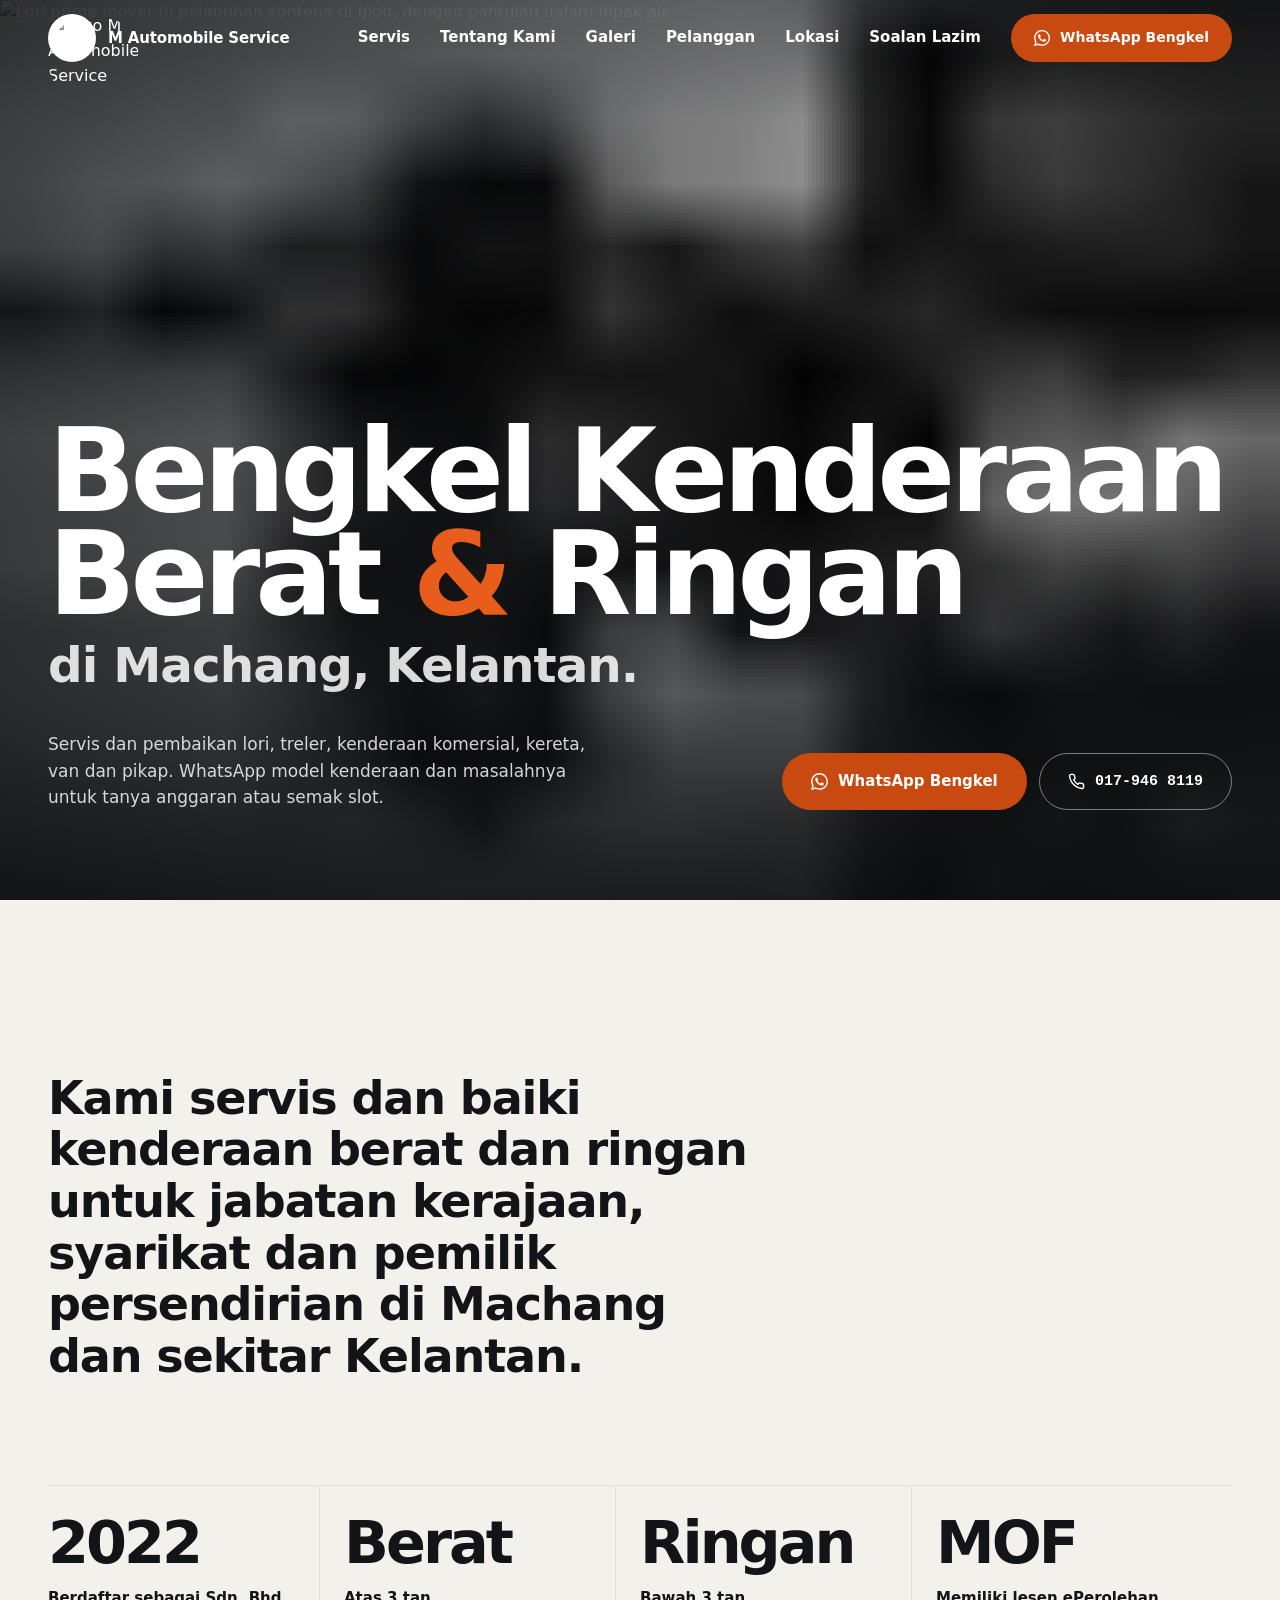
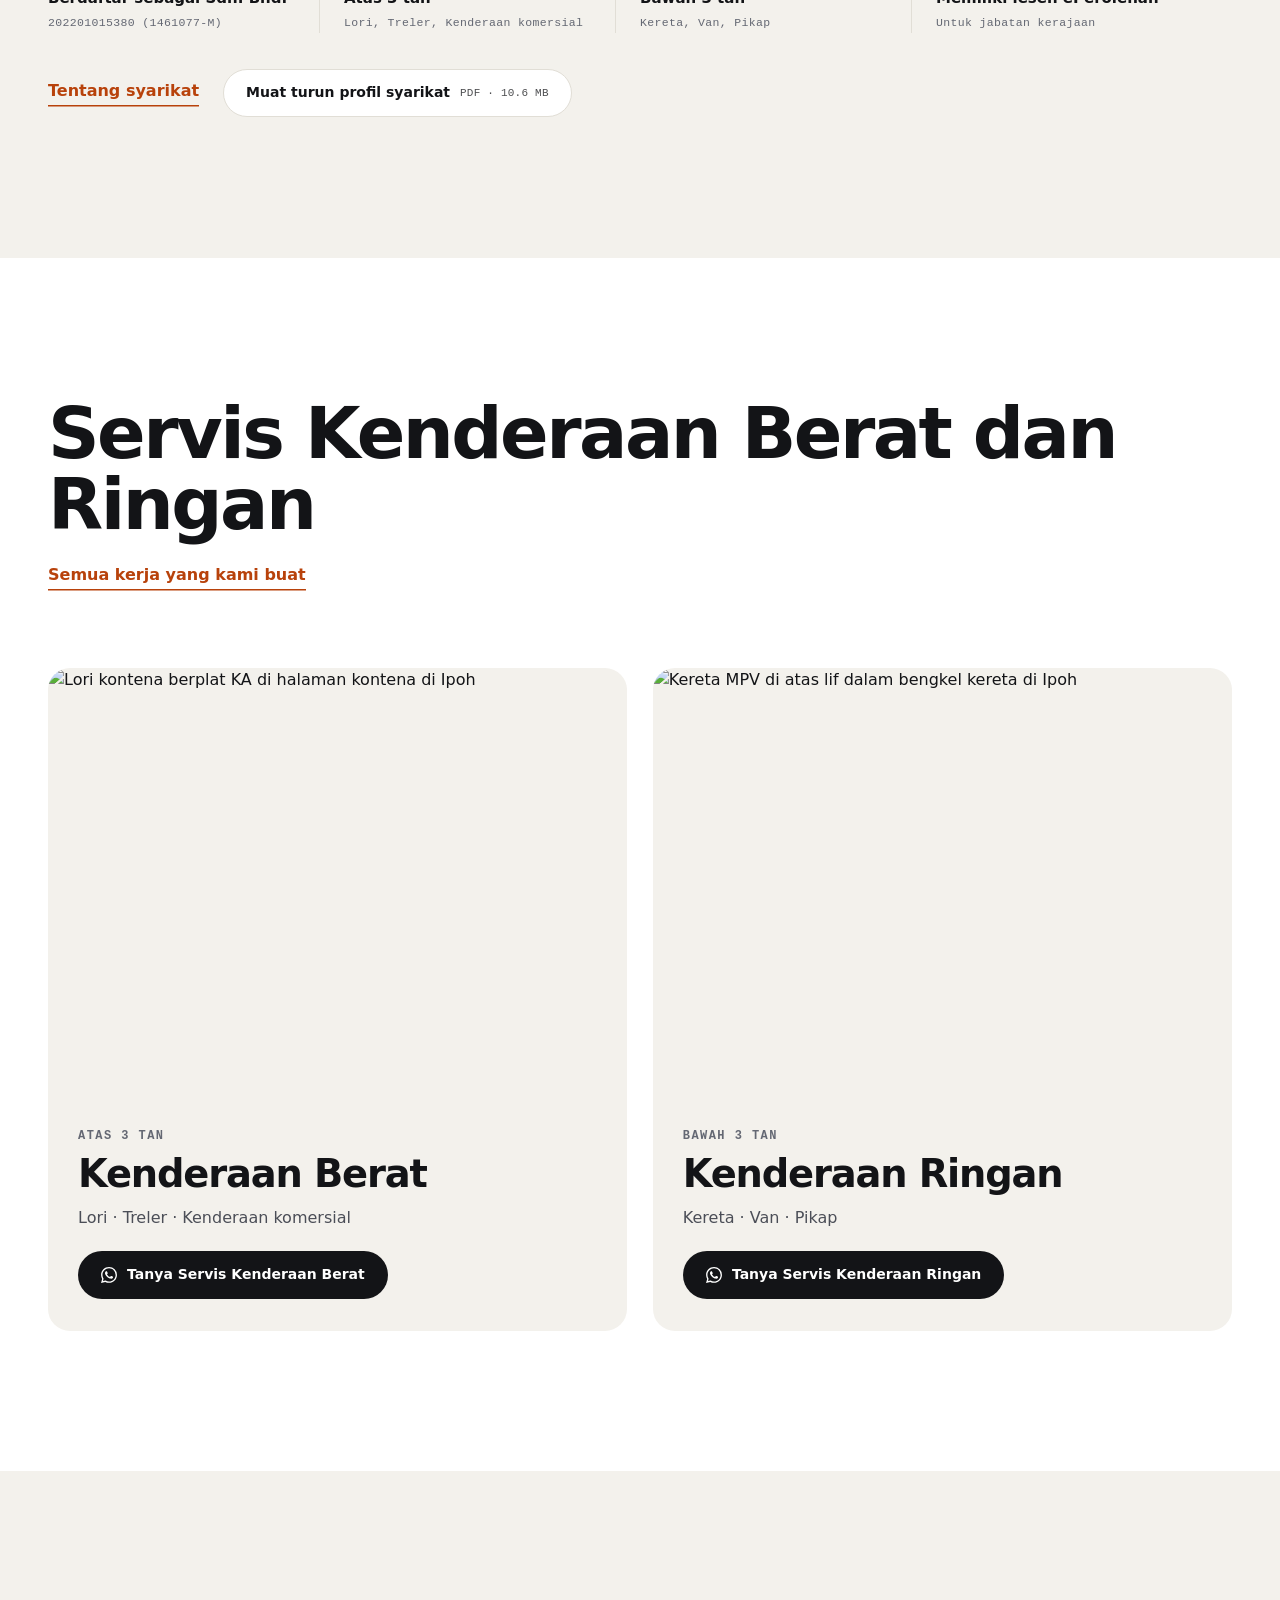
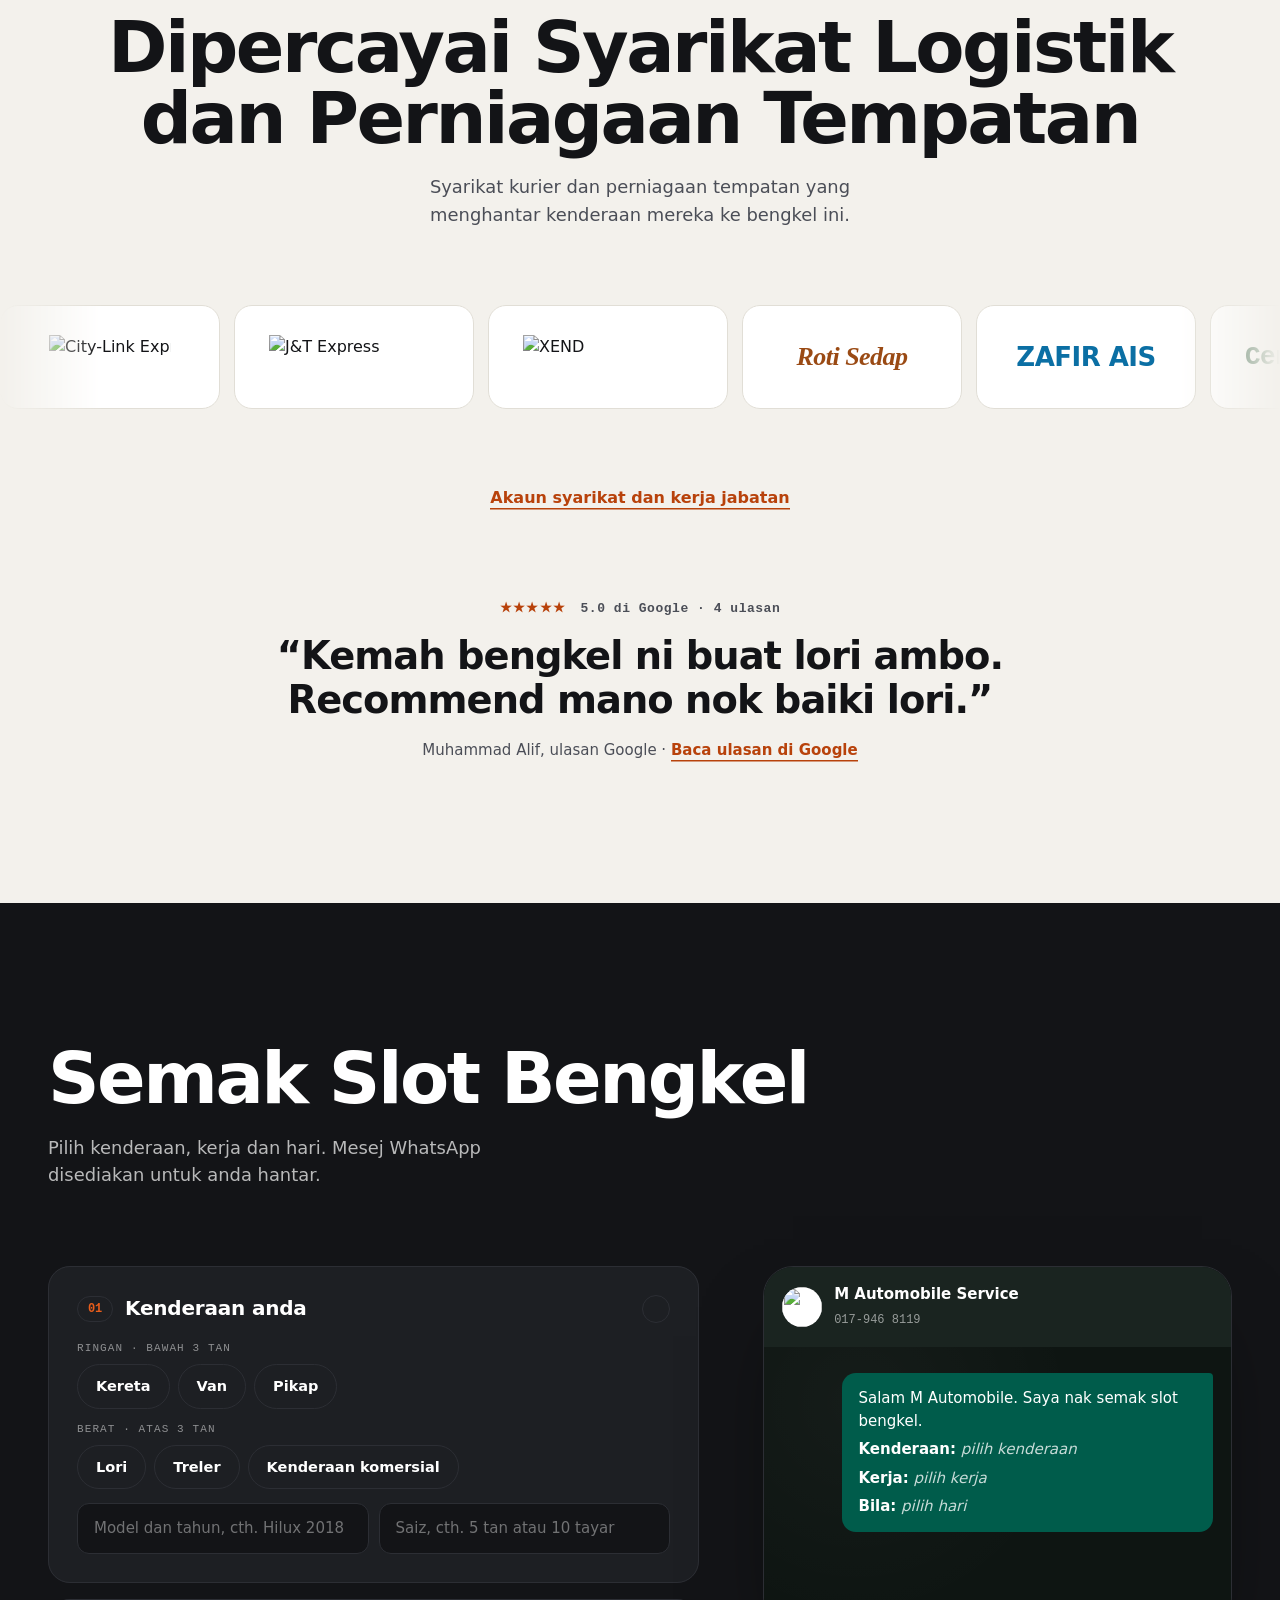
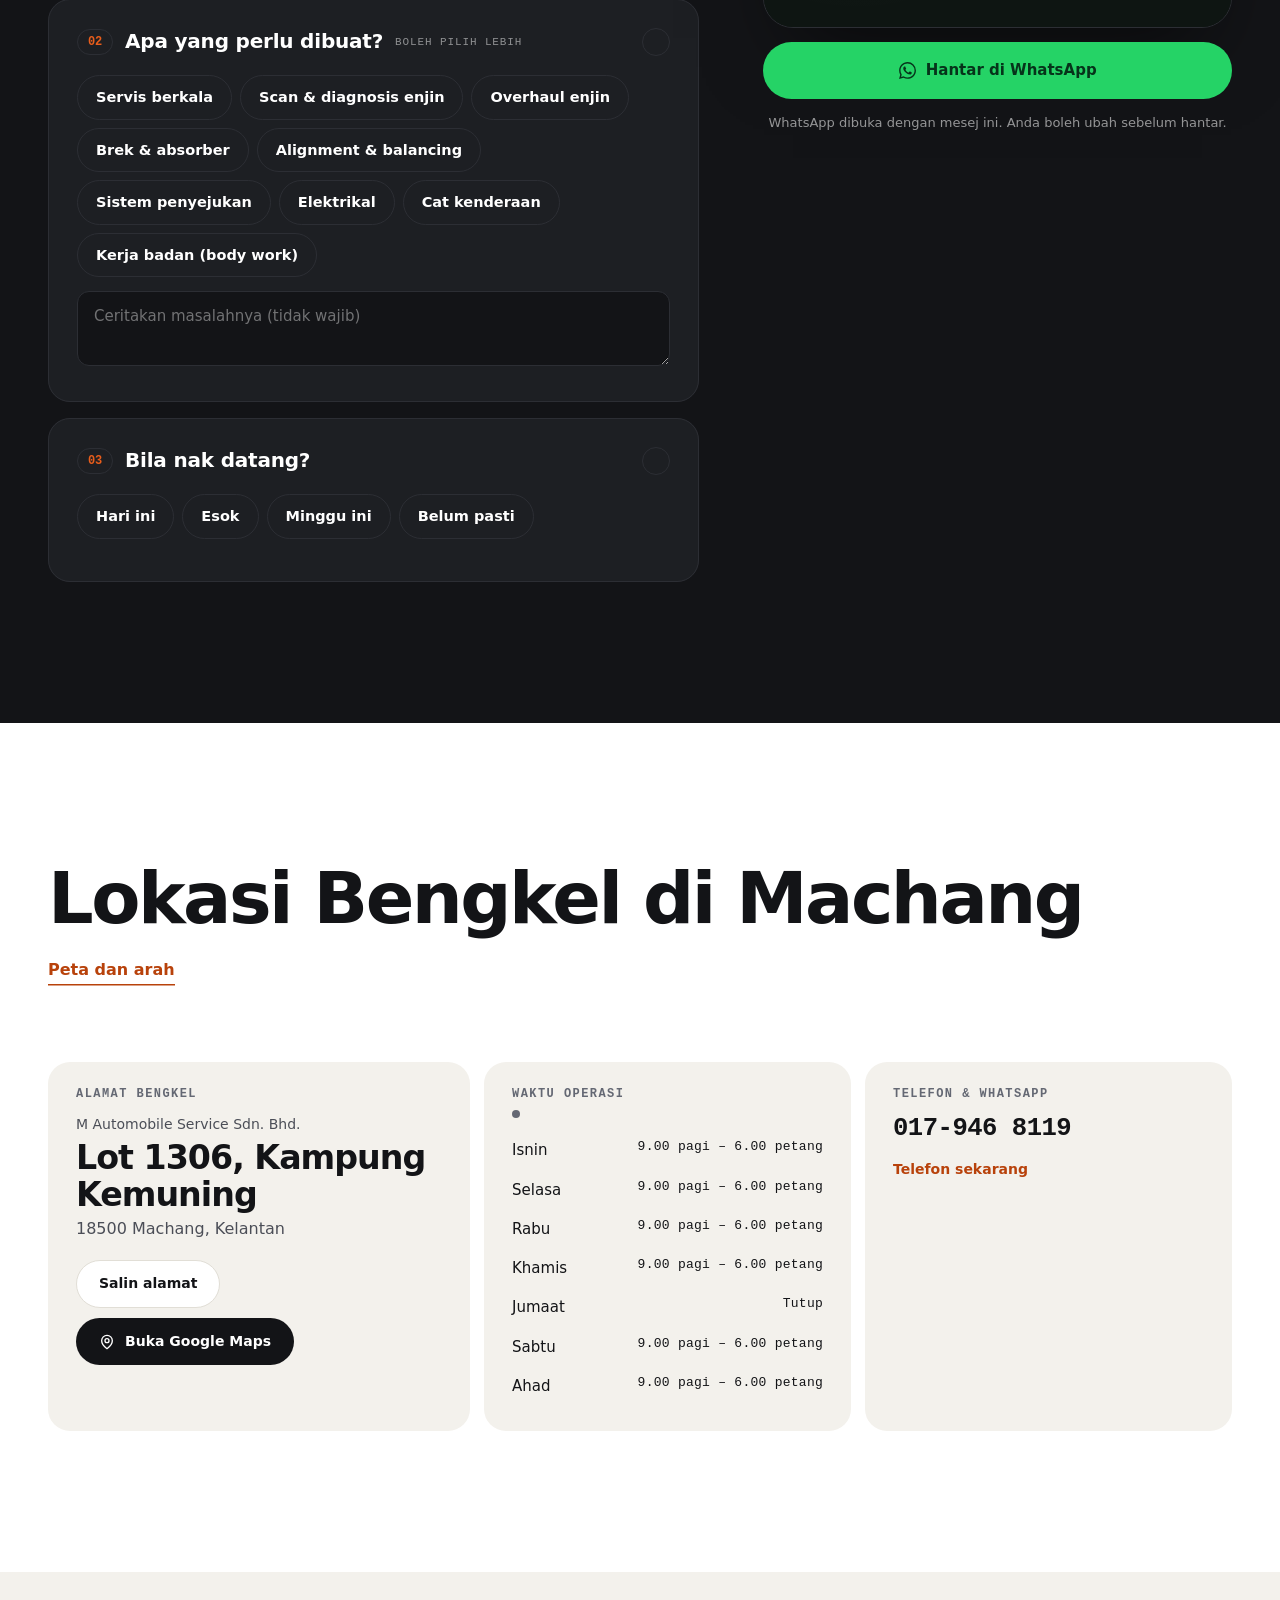
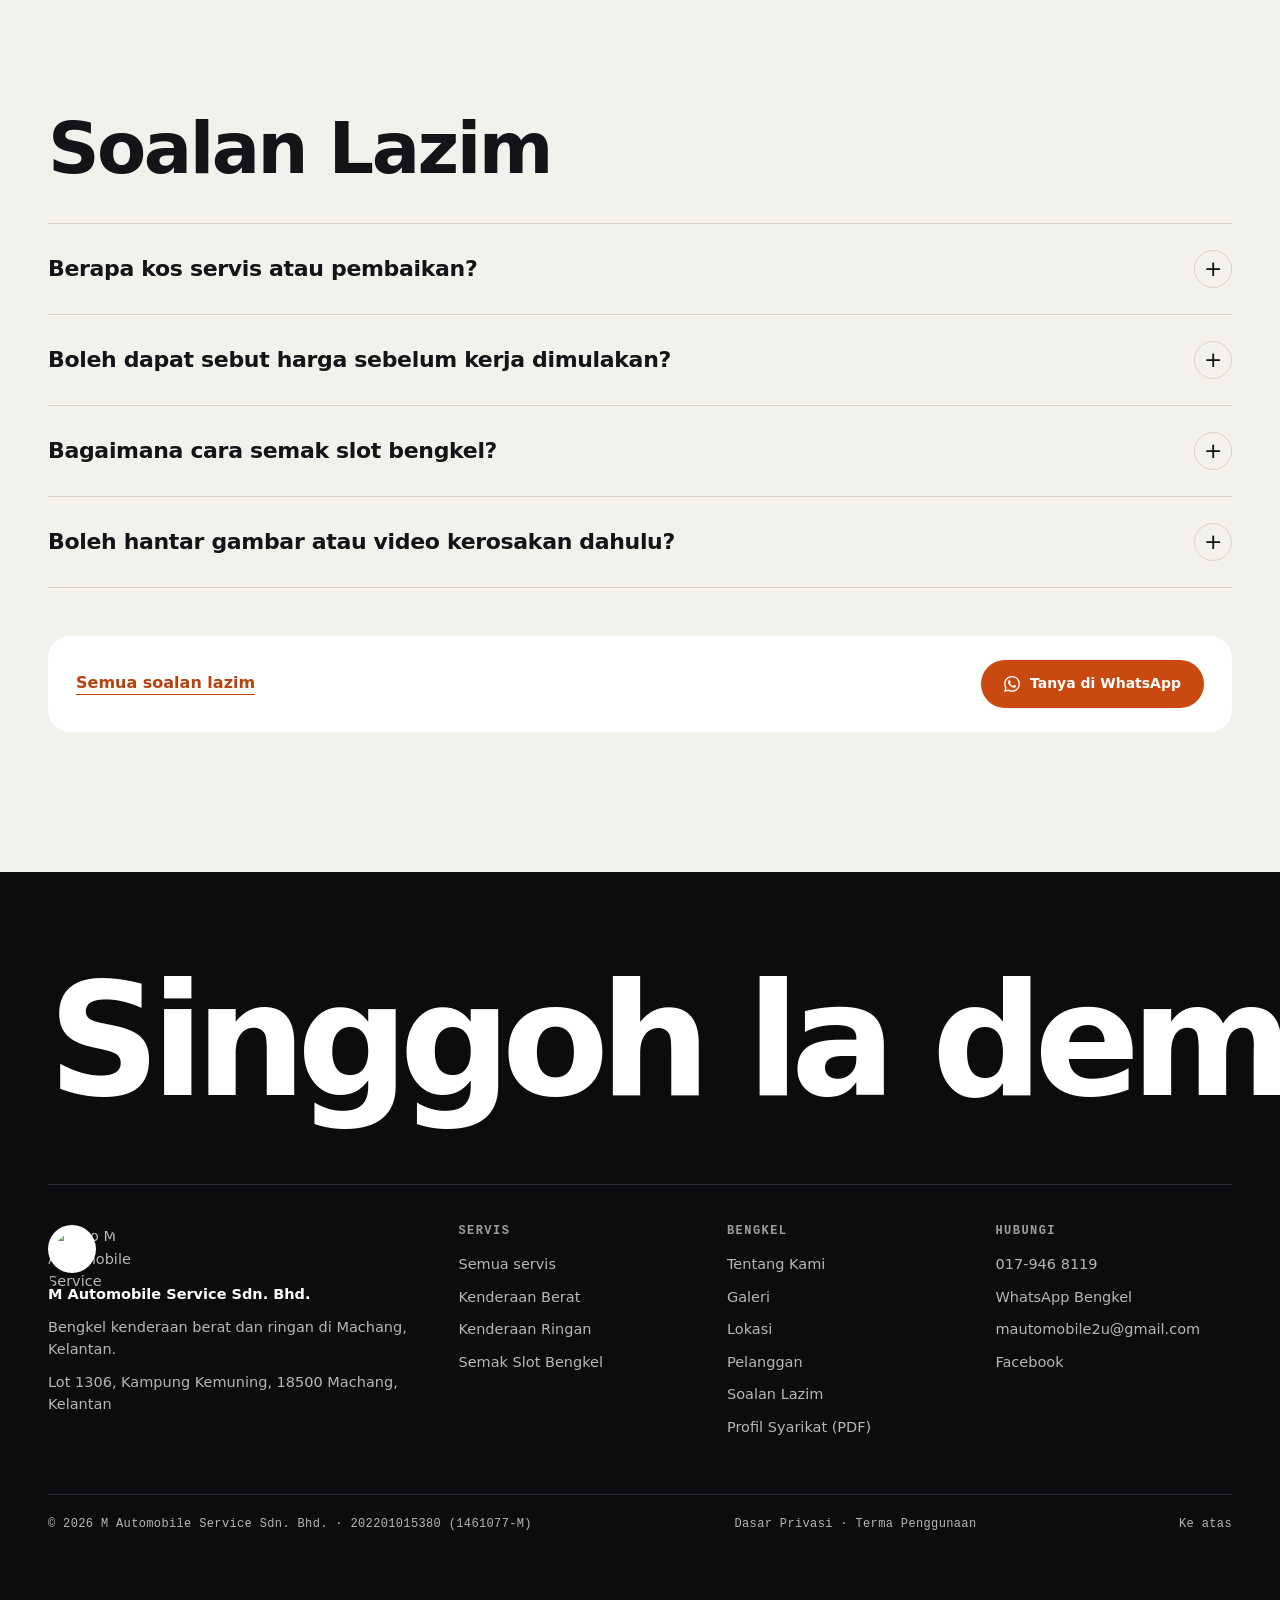
==== commit a9e8d3e8: "Round logo and matching favicon - logo.png is now a round badge (transparent outside the circle) so " ====
--- a/public/index.html
+++ b/public/index.html
@@ -24,23 +24,25 @@
 <script>
 (function(){var d=document.documentElement;if(matchMedia('(prefers-reduced-motion: reduce)').matches)return;d.classList.add('motion');try{if(sessionStorage.getItem('mt')){d.classList.add('curtain-on');sessionStorage.removeItem('mt')}}catch(e){}})();
 </script>
-<link rel="icon" href="/assets/logo.png">
+<link rel="icon" href="/favicon.ico" sizes="any">
+<link rel="icon" href="/favicon.png" type="image/png">
+<link rel="apple-touch-icon" href="/apple-touch-icon.png">
 <link rel="preload" href="/assets/fonts/HankenGrotesk-400-800.woff2" as="font" type="font/woff2" crossorigin>
 <link rel="preload" href="/assets/fonts/SpaceMono-400.woff2" as="font" type="font/woff2" crossorigin>
 <link rel="preload" href="/assets/fonts/SpaceMono-700.woff2" as="font" type="font/woff2" crossorigin>
 <link rel="preload" as="image" href="/assets/img/pexels-37154110-1920-q74.webp" imagesrcset="/assets/img/pexels-37154110-640-q74.webp 640w, /assets/img/pexels-37154110-960-q74.webp 960w, /assets/img/pexels-37154110-1280-q74.webp 1280w, /assets/img/pexels-37154110-1600-q74.webp 1600w, /assets/img/pexels-37154110-1920-q74.webp 1920w" imagesizes="100vw" fetchpriority="high">
-<style>@font-face{font-family:'Hanken Grotesk';font-style:normal;font-weight:400 800;font-display:swap;src:url(/assets/fonts/HankenGrotesk-400-800.woff2) format('woff2');unicode-range:U+0000-00FF,U+0131,U+0152-0153,U+02BB-02BC,U+02C6,U+02DA,U+02DC,U+0304,U+0308,U+0329,U+2000-206F,U+20AC,U+2122,U+2191,U+2193,U+2212,U+2215,U+FEFF,U+FFFD}@font-face{font-family:'Space Mono';font-style:normal;font-weight:400;font-display:swap;src:url(/assets/fonts/SpaceMono-400.woff2) format('woff2');unicode-range:U+0000-00FF,U+0131,U+0152-0153,U+02BB-02BC,U+02C6,U+02DA,U+02DC,U+0304,U+0308,U+0329,U+2000-206F,U+20AC,U+2122,U+2191,U+2193,U+2212,U+2215,U+FEFF,U+FFFD}@font-face{font-family:'Space Mono';font-style:normal;font-weight:700;font-display:swap;src:url(/assets/fonts/SpaceMono-700.woff2) format('woff2');unicode-range:U+0000-00FF,U+0131,U+0152-0153,U+02BB-02BC,U+02C6,U+02DA,U+02DC,U+0304,U+0308,U+0329,U+2000-206F,U+20AC,U+2122,U+2191,U+2193,U+2212,U+2215,U+FEFF,U+FFFD}html.lenis,html.lenis body{height:auto}.lenis:not(.lenis-autoToggle).lenis-stopped{overflow:clip}.lenis.lenis-smooth [data-lenis-prevent]{overscroll-behavior:contain}.lenis.lenis-smooth iframe{pointer-events:none}.lenis.lenis-autoToggle{transition-property:overflow;transition-duration:1ms;transition-behavior:allow-discrete}:root{--ink:#131417;--ink-2:#1D1F23;--ink-deep:#0B0C0E;--cream:#F3F1EC;--white:#fff;--orange:#E85D1B;--orange-dk:#B8420B;--line:#E1DED6;--line-dk:#2C2E34;--text-2:#4B4E57;--muted:#646873;--orange-btn:#C94A10;--wa:#25D366;--sans:"Hanken Grotesk",system-ui,sans-serif;--mono:"Space Mono",ui-monospace,monospace;--wrap:1320px;--gut:clamp(20px,4vw,48px);--ease:cubic-bezier(.22,1,.36,1)}*,*::before,*::after{box-sizing:border-box}html{-webkit-text-size-adjust:100%;background:var(--ink);overscroll-behavior-y:none}body{overflow-x:clip;margin:0;font:400 16px/1.55 var(--sans);color:var(--ink);background:var(--white);-webkit-font-smoothing:antialiased}img{display:block;max-width:100%;height:auto}a{color:inherit;text-decoration:none}h1,h2,h3,p{margin:0}button{font:inherit;cursor:pointer}:focus-visible{outline:2px solid var(--orange);outline-offset:3px;border-radius:4px}.sr{position:absolute;width:1px;height:1px;overflow:hidden;clip:rect(0 0 0 0);white-space:nowrap}.skip{position:absolute;left:12px;top:-60px;background:var(--orange);color:#fff;padding:10px 16px;border-radius:8px;z-index:100}.skip:focus{top:12px}.wrap{max-width:var(--wrap);margin:0 auto;padding:0 var(--gut)}.center{text-align:center}.muted{color:var(--muted)}.eyebrow{font:700 12px/1 var(--mono);letter-spacing:.12em;text-transform:uppercase;color:var(--muted);display:flex;align-items:center;gap:12px}.eyebrow b{color:var(--orange-dk);font-weight:700}.eyebrow b::after{content:"";display:inline-block;width:28px;height:1px;background:currentColor;vertical-align:middle;margin-left:12px;opacity:.5}.center .eyebrow{justify-content:center}h2{font-size:clamp(36px,5.6vw,76px);line-height:.98;font-weight:800;letter-spacing:-.035em;margin-top:20px}h2:first-child{margin-top:0}.lede{font-size:clamp(17px,1.4vw,20px);color:var(--text-2);max-width:46ch;margin-top:20px}.center .lede{margin-inline:auto}.link{color:var(--orange-dk);font-weight:600;padding-bottom:3px;background:linear-gradient(currentColor,currentColor) 0 100% / 100% 1.5px no-repeat}.link:hover{animation:underline-sweep .75s var(--ease)}@keyframes underline-sweep{0%{background-size:100% 1.5px;background-position:100% 100%}45%{background-size:0 1.5px;background-position:100% 100%}46%{background-size:0 1.5px;background-position:0 100%}100%{background-size:100% 1.5px;background-position:0 100%}}.cat h3 a{background:linear-gradient(currentColor,currentColor) 0 100% / 0 2px no-repeat;transition:background-size .5s var(--ease)}.cat:hover h3 a{background-size:100% 2px}.see-also{transition:background .3s,transform .4s var(--ease)}.see-also:hover{transform:translateY(-3px)}.btn[href*="wa.me"]::before,.btn[href^="tel:"]::before,.btn[href*="share.google"]::before{content:"";width:1.15em;height:1.15em;flex:none;background:currentColor;-webkit-mask:var(--ico) center / contain no-repeat;mask:var(--ico) center / contain no-repeat}.btn[href*="wa.me"]{--ico:url("data:image/svg+xml,%3Csvg xmlns='http://www.w3.org/2000/svg' viewBox='0 0 24 24'%3E%3Cpath d='M17.472 14.382c-.297-.149-1.758-.867-2.03-.967-.273-.099-.471-.148-.67.15-.197.297-.767.966-.94 1.164-.173.199-.347.223-.644.075-.297-.15-1.255-.463-2.39-1.475-.883-.788-1.48-1.761-1.653-2.059-.173-.297-.018-.458.13-.606.134-.133.298-.347.446-.52.149-.174.198-.298.298-.497.099-.198.05-.371-.025-.52-.075-.149-.669-1.612-.916-2.207-.242-.579-.487-.5-.669-.51-.173-.008-.371-.01-.57-.01-.198 0-.52.074-.792.372-.272.297-1.04 1.016-1.04 2.479 0 1.462 1.065 2.875 1.213 3.074.149.198 2.096 3.2 5.077 4.487.709.306 1.262.489 1.694.625.712.227 1.36.195 1.871.118.571-.085 1.758-.719 2.006-1.413.248-.694.248-1.289.173-1.413-.074-.124-.272-.198-.57-.347m-5.421 7.403h-.004a9.87 9.87 0 01-5.031-1.378l-.361-.214-3.741.982.998-3.648-.235-.374a9.86 9.86 0 01-1.51-5.26c.001-5.45 4.436-9.884 9.888-9.884 2.64 0 5.122 1.03 6.988 2.898a9.825 9.825 0 012.893 6.994c-.003 5.45-4.437 9.884-9.885 9.884m8.413-18.297A11.815 11.815 0 0012.05 0C5.495 0 .16 5.335.157 11.892c0 2.096.547 4.142 1.588 5.945L.057 24l6.305-1.654a11.882 11.882 0 005.683 1.448h.005c6.554 0 11.89-5.335 11.893-11.893a11.821 11.821 0 00-3.48-8.413z'/%3E%3C/svg%3E")}.btn[href^="tel:"]{--ico:url("data:image/svg+xml,%3Csvg xmlns='http://www.w3.org/2000/svg' viewBox='0 0 24 24' fill='none' stroke='%23000' stroke-width='2' stroke-linecap='round' stroke-linejoin='round'%3E%3Cpath d='M22 16.92v3a2 2 0 0 1-2.18 2 19.79 19.79 0 0 1-8.63-3.07 19.5 19.5 0 0 1-6-6 19.79 19.79 0 0 1-3.07-8.67A2 2 0 0 1 4.11 2h3a2 2 0 0 1 2 1.72 12.84 12.84 0 0 0 .7 2.81 2 2 0 0 1-.45 2.11L8.09 9.91a16 16 0 0 0 6 6l1.27-1.27a2 2 0 0 1 2.11-.45 12.84 12.84 0 0 0 2.81.7A2 2 0 0 1 22 16.92z'/%3E%3C/svg%3E")}.btn[href*="share.google"]{--ico:url("data:image/svg+xml,%3Csvg xmlns='http://www.w3.org/2000/svg' viewBox='0 0 24 24' fill='none' stroke='%23000' stroke-width='2' stroke-linecap='round' stroke-linejoin='round'%3E%3Cpath d='M20 10c0 6-8 12-8 12s-8-6-8-12a8 8 0 0 1 16 0Z'/%3E%3Ccircle cx='12' cy='10' r='3'/%3E%3C/svg%3E")}.btn{display:inline-flex;align-items:center;justify-content:center;gap:10px;padding:16px 28px;border-radius:999px;font-weight:700;font-size:15px;border:1.5px solid transparent;transition:background .25s,color .25s,border-color .25s,transform .25s var(--ease);white-space:nowrap}.btn:active{transform:scale(.97)}.btn-sm{padding:12px 22px;font-size:14px}.btn-o{background:var(--orange-btn);color:#fff}.btn-o:hover{background:var(--orange-dk)}.btn-ink{background:var(--ink);color:#fff}.btn-ink:hover{background:#2A2C31}.btn-line{border-color:rgba(255,255,255,.45);color:#fff;font-family:var(--mono)}.btn-line:hover{background:#fff;color:var(--ink)}.btn-line-dk{border-color:var(--line);background:#fff;color:var(--ink)}.btn-line-dk:hover{border-color:var(--ink)}.btn-wa{background:var(--wa);color:#06331A}.btn-wa:hover{background:#3BE07A}.hdr{position:fixed;inset:0 0 auto;z-index:50;color:#fff;transition:background .35s,color .35s,transform .45s var(--ease),box-shadow .35s}.hdr.solid{background:rgba(243,241,236,.92);backdrop-filter:blur(12px);color:var(--ink);box-shadow:0 1px 0 var(--line)}.hdr.hide{transform:translateY(-100%)}.hdr-in{display:flex;align-items:center;justify-content:space-between;height:76px}.brand{display:flex;align-items:center;gap:12px}.brand-logo{width:48px;height:48px;border-radius:50%;background:#fff;display:grid;place-items:center;flex:none;box-shadow:0 0 0 1px rgba(0,0,0,.06)}.brand-logo img{width:40px;height:auto}.brand-txt{display:flex;flex-direction:column;line-height:1.2}.brand-txt b{font-size:15px;letter-spacing:-.01em}.brand-txt small{font:400 11px var(--mono);opacity:.7;letter-spacing:.04em}.nav{display:flex;align-items:center;gap:30px;font-weight:600;font-size:15px}.nav>a:not(.btn){position:relative}.nav>a:not(.btn)::after{content:"";position:absolute;left:0;right:0;bottom:-4px;height:1.5px;background:currentColor;transform:scaleX(0);transform-origin:right;transition:transform .4s var(--ease)}.nav>a:not(.btn):hover::after,.nav>a[aria-current]::after{transform:scaleX(1);transform-origin:left}.menu-btn{display:none;width:46px;height:46px;border-radius:50%;border:1.5px solid currentColor;background:none;color:inherit;flex-direction:column;justify-content:center;align-items:center;gap:4px}.menu-btn span{width:18px;height:1.5px;background:currentColor;transition:transform .3s,opacity .3s}.menu-btn[aria-expanded="true"] span:nth-child(1){transform:translateY(5.5px) rotate(45deg)}.menu-btn[aria-expanded="true"] span:nth-child(2){opacity:0}.menu-btn[aria-expanded="true"] span:nth-child(3){transform:translateY(-5.5px) rotate(-45deg)}.hero{position:relative;min-height:100svh;color:#fff;background:var(--ink);display:flex;flex-direction:column;justify-content:flex-end;overflow:hidden}.hero-media{position:absolute;inset:0;background:50% 45% / cover no-repeat}.hero-media img{width:100%;height:100%;object-fit:cover;object-position:50% 45%;transform-origin:50% 80%}.hero-media::after{content:"";position:absolute;inset:0;background:linear-gradient(180deg,rgba(10,11,13,.55) 0%,rgba(10,11,13,.15) 35%,rgba(10,11,13,.85) 100%),linear-gradient(90deg,rgba(10,11,13,.6),transparent 70%)}.hero-in{position:relative;width:100%;padding-top:140px;padding-bottom:clamp(48px,7vw,96px)}.hero-eyebrow{color:rgba(255,255,255,.75)}.dot{width:8px;height:8px;border-radius:50%;background:var(--orange);box-shadow:0 0 0 4px rgba(232,93,27,.25)}.hero-h1{margin-top:24px;font-size:clamp(46px,9vw,142px);line-height:.9;font-weight:800;letter-spacing:-.045em}.hero-h1 .l{display:block}.hero-h1 em{font-style:normal;color:var(--orange)}.hero-h1 .l-sm{font-size:.42em;letter-spacing:-.02em;font-weight:600;margin-top:.35em;color:rgba(255,255,255,.85)}.hero-foot{display:flex;justify-content:space-between;align-items:flex-end;gap:40px;margin-top:44px;flex-wrap:wrap}.hero-sub{max-width:52ch;font-size:17px;color:rgba(255,255,255,.82)}.hero-cta{display:flex;gap:12px;flex-wrap:wrap}.hero-bar{position:relative;width:100%;display:flex;justify-content:space-between;gap:20px;padding-top:18px;padding-bottom:22px;border-top:1px solid rgba(255,255,255,.18);font:400 12px var(--mono);letter-spacing:.08em;text-transform:uppercase;color:rgba(255,255,255,.7)}.scroll-cue i{font-style:normal;display:inline-block;animation:bob 1.8s ease-in-out infinite}@keyframes bob{50%{transform:translateY(4px)}}.sec{padding:clamp(80px,11vw,160px) 0;position:relative}.sec-cream{background:var(--cream)}.sec-ink{background:var(--ink);color:#fff}.sec-ink .eyebrow{color:rgba(255,255,255,.55)}.sec-ink .eyebrow b{color:var(--orange)}.sec-ink .lede{color:rgba(255,255,255,.7)}.sec-head{margin-bottom:clamp(48px,6vw,80px)}.statement{font-size:clamp(26px,3.6vw,52px);line-height:1.12;font-weight:600;letter-spacing:-.025em;margin-top:32px;max-width:24ch;text-wrap:balance}.statement .w{opacity:.18}.stats{list-style:none;padding:0;margin:clamp(56px,8vw,110px) 0 0;display:grid;grid-template-columns:repeat(4,1fr);border-top:1px solid var(--line)}.stats li{padding:28px 24px 0 0;border-right:1px solid var(--line);margin-right:24px}.stats li:last-child{border-right:0}.stats b{display:block;font-size:clamp(48px,6vw,92px);line-height:1;font-weight:800;letter-spacing:-.05em}.stats span{display:block;margin-top:14px;font-weight:600;font-size:15px}.stats small{font:400 11.5px var(--mono);color:var(--muted);letter-spacing:.03em}.cats{display:grid;grid-template-columns:1fr 1fr;gap:clamp(16px,2vw,28px)}.cat{background:var(--cream);border-radius:22px;overflow:hidden;display:flex;flex-direction:column}.cat-img{display:block;aspect-ratio:4/3;overflow:hidden}.cat-img img{width:100%;height:118%;object-fit:cover;transition:scale .9s var(--ease)}.cat:hover .cat-img img{scale:1.04}.cat-body{padding:28px 30px 32px;display:flex;flex-direction:column;gap:12px;align-items:flex-start}.cat h3{font-size:clamp(28px,3vw,40px);letter-spacing:-.03em;line-height:1.05}.cat-types{color:var(--text-2);margin-bottom:8px}.jobs{list-style:none;margin:clamp(56px,7vw,96px) 0 0;padding:0;border-top:1px solid var(--line)}.job{--fill:#9A3A0E;position:relative;display:grid;grid-template-columns:1fr auto;align-items:center;gap:20px;padding:26px 0;border-bottom:1px solid var(--line);transition:padding .5s var(--ease),color .25s}.job>:not(.job-fill){position:relative;z-index:1}.job-fill{position:absolute;inset:-1px 0;background:var(--fill);opacity:0;transition:opacity .9s ease-out}.job-t{font-size:clamp(22px,2.6vw,38px);letter-spacing:-.03em;font-weight:700;line-height:1.1;white-space:nowrap}.job-d{color:var(--muted);font-size:14px;text-align:right;transition:opacity .25s,color .25s}.job>.job-imgs{position:absolute;right:16px;top:50%;translate:0 -50%;display:flex;gap:6px;pointer-events:none}.job-imgs img{width:104px;height:74px;object-fit:cover;border-radius:6px;opacity:0;transform:translateX(24px);transition:opacity .3s,transform .5s var(--ease)}.job.on{color:#fff;padding:34px 16px}.job.on .job-fill{opacity:1;transition:opacity .12s}.job.on .job-d{opacity:0}.job.on .job-imgs img{opacity:1;transform:none}.job.on .job-imgs img:nth-child(2){transition-delay:.04s}.job.on .job-imgs img:nth-child(3){transition-delay:.08s}.job.on .job-imgs img:nth-child(4){transition-delay:.12s}.sec-clients{overflow:hidden}.marquee{margin:clamp(48px,6vw,80px) 0;display:grid;gap:14px}.mq-row{overflow:hidden;-webkit-mask:linear-gradient(90deg,transparent,#000 8%,#000 92%,transparent);mask:linear-gradient(90deg,transparent,#000 8%,#000 92%,transparent)}.mq-track{display:flex;width:max-content}.mq-i{display:inline-flex;flex-direction:column;justify-content:center;min-height:104px;padding:18px 34px;background:#fff;border:1px solid var(--line);border-radius:18px;white-space:nowrap;margin-right:14px}.mq-i b{font-size:26px;letter-spacing:-.02em;font-weight:800;line-height:1.1}.mq-i small{font:400 11.5px var(--mono);color:var(--muted);letter-spacing:.04em;margin-top:6px}.mq-i.mono b{font:700 20px var(--mono);letter-spacing:-.01em}@keyframes marquee{to{transform:translateX(-50%)}}.motion .mq-track{animation:marquee 40s linear infinite}.motion .mq-rev .mq-track{animation-direction:reverse}.mq-row:hover .mq-track{animation-play-state:paused}html:not(.motion) .mq-track{flex-wrap:wrap;width:auto;justify-content:center;row-gap:14px}html:not(.motion) .mq-dup{display:none}.enq{display:grid;grid-template-columns:1.25fr .9fr;gap:clamp(32px,5vw,80px);align-items:start}.enq-steps{display:grid;gap:16px}.step{margin:0;border:1px solid var(--line-dk);background:var(--ink-2);border-radius:22px;padding:26px 28px 28px;transition:border-color .4s}.step.done{border-color:rgba(232,93,27,.55)}.step legend{float:left;width:100%;display:flex;align-items:center;gap:12px;font-size:20px;font-weight:700;letter-spacing:-.01em;margin-bottom:18px;padding:0}.step legend small{font:400 11px var(--mono);color:rgba(255,255,255,.5);text-transform:uppercase;letter-spacing:.08em}.sn{font:700 12px var(--mono);color:var(--orange);border:1px solid var(--line-dk);border-radius:999px;padding:5px 10px}.tick{margin-left:auto;width:28px;height:28px;border-radius:50%;border:1px solid var(--line-dk);display:grid;place-items:center;transition:background .3s,border-color .3s}.tick svg{width:16px;height:16px;fill:none;stroke:#fff;stroke-width:2.4;stroke-linecap:round;stroke-linejoin:round;stroke-dasharray:24;stroke-dashoffset:24;transition:stroke-dashoffset .5s var(--ease) .1s}.step.done .tick{background:var(--orange);border-color:var(--orange)}.step.done .tick svg{stroke-dashoffset:0}.chip-label{clear:both;font:400 11px var(--mono);color:rgba(255,255,255,.5);text-transform:uppercase;letter-spacing:.1em;margin:6px 0 10px}.chips{clear:both;display:flex;flex-wrap:wrap;gap:8px;margin-bottom:14px}.chip input{position:absolute;opacity:0;pointer-events:none}.chip span{display:inline-block;padding:10px 18px;border-radius:999px;border:1px solid var(--line-dk);font-size:14.5px;font-weight:600;cursor:pointer;transition:background .2s,border-color .2s,color .2s,transform .2s var(--ease);user-select:none}.chip span:hover{border-color:rgba(255,255,255,.4)}.chip input:checked + span{background:#fff;color:var(--ink);border-color:#fff}.chip input:focus-visible + span{outline:2px solid var(--orange);outline-offset:2px}.fields{display:grid;grid-template-columns:1fr 1fr;gap:10px}.field{display:block}.field input,.field textarea{width:100%;background:var(--ink);border:1px solid var(--line-dk);color:#fff;border-radius:12px;padding:13px 16px;font:inherit;font-size:15px;resize:vertical}.field input::placeholder,.field textarea::placeholder{color:rgba(255,255,255,.4)}.field input:focus,.field textarea:focus{outline:none;border-color:var(--orange)}.phone-wrap{position:sticky;top:100px;display:grid;gap:14px;justify-items:stretch}.phone{background:#0E1512;border:1px solid var(--line-dk);border-radius:30px;overflow:hidden;box-shadow:0 40px 80px -30px rgba(0,0,0,.6)}.chat-head{display:flex;align-items:center;gap:12px;padding:16px 18px;background:#1A2420}.chat-head .av{width:40px;height:40px;border-radius:50%;background:#fff;display:grid;place-items:center}.chat-head b{display:block;font-size:15px}.chat-head small{font:400 12px var(--mono);color:rgba(255,255,255,.55)}.chat-body{padding:26px 18px 34px;min-height:280px;background:radial-gradient(circle at 20% 20%,rgba(255,255,255,.03),transparent 50%),#0E1512}.bubble{background:#005C4B;border-radius:14px 4px 14px 14px;padding:14px 16px;margin-left:14%;font-size:15px;line-height:1.5;display:grid;gap:6px}.bubble .v.empty{color:rgba(255,255,255,.78);font-style:italic}.note{font-size:13px;color:rgba(255,255,255,.55);text-align:center}.loc{display:grid;grid-template-columns:1fr 1.15fr;gap:clamp(20px,3vw,40px)}.loc-info{display:grid;gap:14px;align-content:start}.card{background:var(--cream);border-radius:22px;padding:26px 28px;display:block}.card .eyebrow{margin-bottom:14px}.addr-co{color:var(--text-2);font-size:14px}.addr-big{font-size:clamp(26px,2.6vw,34px);font-weight:800;letter-spacing:-.03em;line-height:1.1;margin:4px 0}.addr-sm{color:var(--text-2);margin-bottom:18px}.hours-na{font-size:17px;font-weight:600}.phones{display:grid;grid-template-columns:repeat(auto-fit,minmax(220px,1fr));gap:14px}.phone-card b{display:block;font:700 clamp(20px,2vw,26px) var(--mono);letter-spacing:-.02em;margin-bottom:14px}.phone-card .go{font-size:14px;font-weight:600;color:var(--orange-dk)}.phone-card{transition:background .3s,transform .4s var(--ease)}.phone-card:hover{background:#ECE8E0;transform:translateY(-3px)}.loc-map iframe{width:100%;aspect-ratio:4/3.4;border:0;border-radius:22px;background:var(--cream);filter:grayscale(.25) contrast(1.05)}.dialect{font-size:clamp(26px,3vw,38px);font-weight:700;letter-spacing:-.03em;margin-top:22px}.dialect em{font-style:normal;color:var(--orange-dk)}.loc-map .muted{margin-top:6px;font-size:14px}.faq-head{display:flex;justify-content:space-between;align-items:flex-end;gap:40px;flex-wrap:wrap;margin-bottom:40px}.search input{width:min(380px,100%);padding:16px 22px;border-radius:999px;border:1px solid var(--line);background:#fff;font:inherit}.search input:focus{outline:none;border-color:var(--ink)}.faq-count{font:400 12px var(--mono);margin-bottom:12px;min-height:1em}.faq{border-top:1px solid #D6D2C8}.faq details{border-bottom:1px solid #D6D2C8}.faq summary{list-style:none;cursor:pointer;display:flex;justify-content:space-between;align-items:center;gap:24px;padding:26px 0;font-size:clamp(18px,1.8vw,22px);font-weight:700;letter-spacing:-.015em}.faq summary::-webkit-details-marker{display:none}.faq summary::after{content:"+";flex:none;width:38px;height:38px;border-radius:50%;border:1px solid #D6D2C8;display:grid;place-items:center;font-weight:400;font-size:22px;transition:transform .4s var(--ease),background .3s,color .3s}.faq details[open] summary::after{transform:rotate(45deg);background:var(--ink);color:#fff;border-color:var(--ink)}.faq .ans{overflow:hidden}.faq .ans p{padding:0 60px 26px 0;color:var(--text-2);max-width:70ch}.faq mark{background:#FDEBE1;color:inherit;border-radius:3px;padding:0 2px}.faq-empty{padding:32px 0}.faq-empty .row{display:flex;gap:10px;flex-wrap:wrap;margin-top:14px}.faq-close{margin-top:48px;display:flex;justify-content:space-between;align-items:center;gap:20px;flex-wrap:wrap;background:#fff;border-radius:22px;padding:24px 28px}.ftr{background:var(--ink-deep);color:rgba(255,255,255,.7);padding:clamp(60px,8vw,110px) 0 110px;overflow:hidden}.ftr-big{font-size:clamp(52px,12.2vw,190px);line-height:.85;font-weight:800;letter-spacing:-.06em;color:#fff;white-space:nowrap}.ftr-big span{display:inline-block}.ftr-cols{display:grid;grid-template-columns:1.6fr 1fr 1fr 1fr;gap:32px;margin-top:clamp(48px,6vw,90px);padding-top:40px;border-top:1px solid var(--line-dk)}.ftr-cols>*{display:flex;flex-direction:column;gap:10px;align-items:flex-start;font-size:14.5px}.ftr-cols .eyebrow{color:rgba(255,255,255,.6);margin-bottom:6px}.ftr-cols a:hover{color:#fff}.ftr-brand b{color:#fff}.ftr-bot{display:flex;justify-content:space-between;gap:20px;flex-wrap:wrap;margin-top:56px;padding-top:22px;border-top:1px solid var(--line-dk);font:400 12px var(--mono);letter-spacing:.03em}.ftr-bot a:hover{color:#fff}.phero{position:relative;color:#fff;background:var(--ink);overflow:hidden;padding:150px 0 clamp(56px,7vw,100px)}.phero-in{position:relative}.phero-h1{font-size:clamp(40px,6.4vw,96px);line-height:.95;max-width:16ch;text-wrap:balance}.phero .hero-sub{margin-top:28px}.phero .hero-cta{margin-top:32px}.phero-has-img .phero-in{min-height:52vh;display:flex;flex-direction:column;justify-content:flex-end}.phero-media{position:absolute;inset:0;background:center / cover no-repeat}.phero-media img{width:100%;height:100%;object-fit:cover}.phero-media::after{content:"";position:absolute;inset:0;background:linear-gradient(90deg,rgba(10,11,13,.92) 0%,rgba(10,11,13,.7) 45%,rgba(10,11,13,.35) 100%),linear-gradient(180deg,rgba(10,11,13,.5),transparent 30%)}.crumbs{font:400 12px var(--mono);letter-spacing:.06em;color:rgba(255,255,255,.6);display:flex;flex-wrap:wrap;gap:8px}.crumbs a:hover{color:#fff}.crumbs [aria-current]{color:#fff}.row{display:flex;gap:10px;flex-wrap:wrap;align-items:center}.sec-tight{padding:clamp(48px,6vw,80px) 0}.sec-head-row{display:flex;justify-content:space-between;align-items:flex-end;gap:24px;flex-wrap:wrap}.stats-txt b{font-size:clamp(40px,4.6vw,72px)}.loc-mini{display:grid;grid-template-columns:1.15fr 1fr 1fr;gap:14px;align-items:stretch}.loc-mini .phones{grid-template-columns:1fr}.split{display:grid;grid-template-columns:1fr 1fr;gap:clamp(40px,6vw,96px);align-items:start}.split-big{font-size:clamp(36px,4.4vw,64px);font-weight:800;letter-spacing:-.04em;line-height:1;margin:18px 0 22px}.tags{list-style:none;padding:0;margin:0;display:flex;flex-wrap:wrap;gap:8px}.tags li{padding:10px 18px;border-radius:999px;background:var(--cream);font-weight:600}.worklist{list-style:none;padding:0;margin:18px 0 0;border-top:1px solid var(--line)}.worklist li{display:grid;grid-template-columns:48px 1fr;gap:12px;padding:18px 0;border-bottom:1px solid var(--line);font-size:clamp(17px,1.5vw,20px);font-weight:600;letter-spacing:-.01em}.worklist .n{font:700 12px var(--mono);color:var(--orange-dk);padding-top:5px}.worklist-dk{border-color:var(--line-dk);margin-bottom:28px}.worklist-dk li{border-color:var(--line-dk)}.worklist-dk .n{color:var(--orange)}.see-also{display:grid;gap:10px;padding:clamp(28px,4vw,48px);border-radius:26px;background:var(--cream);transition:background .3s}.see-also:hover{background:#ECE8E0}.see-also b{font-size:clamp(32px,4.6vw,64px);letter-spacing:-.04em;line-height:1}.clist{list-style:none;padding:0;margin:32px 0 0;border-top:1px solid var(--line)}.clist li{display:flex;flex-direction:column;gap:4px;padding:20px 0;border-bottom:1px solid var(--line)}.clist b{font-size:clamp(20px,2vw,26px);letter-spacing:-.02em}.clist small{font:400 12px var(--mono);color:var(--muted);letter-spacing:.03em}.ways{display:grid;grid-template-columns:1fr 1fr;gap:clamp(16px,2vw,28px)}.way{background:#fff;border-radius:22px;padding:clamp(26px,3vw,40px);display:flex;flex-direction:column;gap:16px;align-items:flex-start}.way h3{font-size:clamp(28px,3vw,40px);letter-spacing:-.03em;line-height:1.05}.checks{list-style:none;padding:0;margin:0 0 10px;display:grid;gap:12px}.checks li{padding-left:30px;position:relative;color:var(--text-2)}.checks li::before{content:"";position:absolute;left:0;top:.3em;width:18px;height:18px;border-radius:50%;background:var(--orange) url("data:image/svg+xml,%3Csvg xmlns='http://www.w3.org/2000/svg' viewBox='0 0 24 24' fill='none' stroke='%23fff' stroke-width='3' stroke-linecap='round' stroke-linejoin='round'%3E%3Cpath d='M5 12.5l4.5 4.5L19 7.5'/%3E%3C/svg%3E") center/12px no-repeat}.cta-band{margin-top:48px;display:flex;justify-content:space-between;align-items:center;gap:20px;flex-wrap:wrap;background:#fff;border-radius:22px;padding:24px 28px}.hours{list-style:none;padding:0;margin:0;display:grid;gap:2px}.hours li{display:flex;justify-content:space-between;gap:16px;padding:7px 10px;margin:0 -10px;border-radius:8px;font-size:15px}.hours li b{font:400 13px var(--mono);letter-spacing:.02em}.hours li.today{background:#fff;font-weight:700}.hours li.today b{font-weight:700}.hours-now{display:flex;align-items:center;gap:10px;font-weight:700;margin:-4px 0 14px}.hours-now .dot{box-shadow:none;background:var(--muted)}.hours-now.open .dot{background:#1F9D55;box-shadow:0 0 0 4px rgba(31,157,85,.18)}.phone-card b.fb{font:800 clamp(18px,1.8vw,22px) var(--sans);letter-spacing:-.02em}.prose{max-width:calc(72ch + 2 * var(--gut))}.prose h2{font-size:clamp(22px,2.2vw,28px);letter-spacing:-.02em;line-height:1.2;margin:40px 0 10px}.prose p{color:var(--text-2)}.review{margin-top:clamp(56px,7vw,96px);max-width:860px}.review-stars{font:700 13px var(--mono);letter-spacing:.04em;color:var(--text-2)}.review-stars span{color:var(--orange-dk);letter-spacing:.1em;margin-right:6px}.review blockquote{margin:18px 0 16px;font-size:clamp(24px,3vw,40px);line-height:1.15;font-weight:700;letter-spacing:-.025em;text-wrap:balance}.review figcaption{color:var(--text-2);font-size:15px}.curtain{position:fixed;inset:0;z-index:300;background:var(--orange);display:grid;place-items:center;transform:translateY(100%);visibility:hidden;pointer-events:none}.curtain-mark{display:flex;flex-direction:column;align-items:center;gap:14px;color:#fff}.curtain .brand-logo{width:76px;height:76px;box-shadow:none}.curtain .brand-logo img{width:60px}.curtain-txt{font:700 12px var(--mono);letter-spacing:.16em;text-transform:uppercase}.curtain.cover{visibility:visible;pointer-events:auto;animation:curtain-in .55s cubic-bezier(.76,0,.24,1) forwards}.curtain.cover .curtain-mark{animation:mark-in .55s cubic-bezier(.22,1,.36,1) .12s both}.curtain-on .curtain{visibility:visible;transform:none;animation:curtain-out .75s cubic-bezier(.76,0,.24,1) .1s forwards}.curtain-on .curtain .curtain-mark{animation:mark-out .5s cubic-bezier(.76,0,.24,1) forwards}@keyframes curtain-in{from{transform:translateY(100%)}to{transform:none}}@keyframes curtain-out{from{transform:none}to{transform:translateY(-100%);visibility:hidden}}@keyframes mark-in{from{opacity:0;transform:translateY(24px)}to{opacity:1;transform:none}}@keyframes mark-out{from{opacity:1;transform:none}to{opacity:0;transform:translateY(-24px)}}.dock{display:none}@keyframes rise{from{opacity:.001;transform:translateY(.45em)}to{opacity:1;transform:none}}@keyframes settle{from{transform:scale(1.12)}to{transform:none}}.curtain-on .hero-h1 .l,.curtain-on .phero-h1,.curtain-on [data-hero],.curtain-on .crumbs{animation:rise 1.1s var(--ease) backwards}.curtain-on .crumbs{animation-delay:.5s}.curtain-on .hero-h1 .l:nth-child(1),.curtain-on .phero-h1{animation-delay:.55s}.curtain-on .hero-h1 .l:nth-child(2){animation-delay:.63s}.curtain-on .hero-h1 .l:nth-child(3){animation-delay:.71s}.curtain-on [data-hero]{animation-duration:.9s;animation-delay:.6s}.curtain-on .hero-media img,.curtain-on .phero-media img{animation:settle 2s var(--ease) backwards;animation-delay:.45s}.mq-logo{min-width:220px;align-items:center}.mq-logo img,.logos img{height:44px;width:auto;max-width:170px;object-fit:contain}.wm{font-size:26px;line-height:1.05;letter-spacing:-.02em;font-weight:800;white-space:nowrap}.wm-serif{font-family:Georgia,"Times New Roman",serif;font-style:italic;font-weight:700;letter-spacing:0}.wm-sans{text-transform:uppercase;letter-spacing:.06em;font-size:23px}.wm-mono{font:700 21px var(--mono);letter-spacing:-.01em}.logos{list-style:none;padding:0;margin:0;display:grid;grid-template-columns:repeat(3,1fr);border-top:1px solid var(--line);border-left:1px solid var(--line)}.logos li{display:grid;place-items:center;min-height:160px;padding:28px;border-right:1px solid var(--line);border-bottom:1px solid var(--line)}.logos img{height:56px;max-width:220px}.btn small{font:400 11px var(--mono);opacity:.75;letter-spacing:.02em}.about-row{margin-top:36px;gap:24px}.lede + .row{margin-top:28px}.facts{margin:0;border-top:1px solid var(--line)}.facts>div{display:grid;grid-template-columns:200px 1fr;gap:16px;padding:16px 0;border-bottom:1px solid var(--line)}.facts dt{font:700 11.5px/1.6 var(--mono);letter-spacing:.08em;text-transform:uppercase;color:var(--muted)}.facts dd{margin:0;font-weight:600}.statement-dk{font-size:clamp(22px,2.3vw,32px);max-width:none;margin-top:18px}.values{list-style:none;padding:0;margin:0;display:grid;grid-template-columns:repeat(3,1fr);gap:clamp(32px,4vw,48px) clamp(16px,2vw,28px)}.values-4{grid-template-columns:repeat(4,1fr);margin-bottom:clamp(40px,5vw,64px)}.values li{border-top:2px solid var(--ink);padding-top:18px;display:grid;gap:8px;align-content:start}.worklist-plain li{grid-template-columns:1fr}.values b{font-size:clamp(19px,1.6vw,22px);letter-spacing:-.02em;line-height:1.2}.values p{color:var(--text-2);font-size:15px}.gal-sec{padding-top:clamp(64px,8vw,120px)}.gal-sec .sec-head{margin-bottom:clamp(32px,4vw,48px)}.gal-sec .lede{max-width:38ch}.eyebrow-solo b::after{display:none}.gal-cta{margin-top:clamp(48px,6vw,80px)}.gal-bar{position:sticky;top:14px;z-index:40;display:flex;flex-wrap:wrap;gap:6px;padding:6px;width:fit-content;max-width:100%;background:rgba(255,255,255,.86);backdrop-filter:blur(14px);-webkit-backdrop-filter:blur(14px);border:1px solid var(--line);border-radius:999px;box-shadow:0 18px 40px -22px rgba(19,20,23,.35)}.gal-bar{transition:top .45s var(--ease)}.hdr:not(.hide) ~ main .gal-bar{top:90px}.gal-f{position:relative;padding:10px 18px;border-radius:999px;border:0;background:none;color:var(--text-2);font-weight:700;font-size:14.5px;transition:background .3s var(--ease),color .3s}.gal-f:hover{color:var(--ink);background:rgba(19,20,23,.06)}.gal-f sup{font:400 10.5px var(--mono);opacity:.6;margin-left:2px;vertical-align:4px}.gal-f[aria-pressed="true"]{background:var(--orange-btn);color:#fff}.gal-f[aria-pressed="true"] sup{opacity:.85}.gal-now{margin:26px 0 22px;font:700 12px/1.4 var(--mono);letter-spacing:.1em;text-transform:uppercase;color:var(--ink)}.gal-now .muted{color:var(--muted);margin-left:8px}.gal{list-style:none;margin:0;padding:0;columns:3 260px;column-gap:14px}.gal-i{break-inside:avoid;margin-bottom:14px}.gal-i.off{display:none}.gal.gal-m{columns:auto;display:flex;gap:14px;align-items:flex-start}.gal-col{flex:1;min-width:0}.gal-a{position:relative;display:block;overflow:hidden;border-radius:14px;background:var(--c,var(--ink-2));isolation:isolate;cursor:zoom-in}.gal-a img{width:100%;height:100%;object-fit:cover;transition:transform 1s var(--ease),filter .6s}.gal-a::after{content:"";position:absolute;inset:0;background:linear-gradient(180deg,transparent 45%,rgba(11,12,14,.85));opacity:0;transition:opacity .5s var(--ease)}.gal-a::before{content:"↗";position:absolute;z-index:2;top:12px;right:12px;width:40px;height:40px;display:grid;place-items:center;border-radius:50%;background:var(--orange-btn);color:#fff;font-size:18px;transform:scale(.4) rotate(-45deg);opacity:0;transition:transform .5s var(--ease),opacity .3s}.gal-tag{position:absolute;z-index:2;top:12px;left:12px;padding:6px 10px 6px 9px;border-radius:999px;background:rgba(11,12,14,.72);backdrop-filter:blur(6px);-webkit-backdrop-filter:blur(6px);color:#fff;font:700 10.5px/1 var(--mono);letter-spacing:.08em;text-transform:uppercase;display:inline-flex;align-items:center;gap:6px}.gal-tag::before{content:"";width:6px;height:6px;border-radius:50%;background:var(--orange)}.gal-cap{position:absolute;z-index:2;left:16px;right:16px;bottom:14px;color:#fff;font-weight:600;font-size:15px;line-height:1.3;text-wrap:balance;transform:translateY(12px);opacity:0;transition:transform .5s var(--ease),opacity .4s}@media (hover:hover){.gal-a:hover img{transform:scale(1.06)}.gal-a:hover::after,.gal-a:focus-visible::after{opacity:1}.gal-a:hover::before,.gal-a:focus-visible::before{transform:none;opacity:1}.gal-a:hover .gal-cap,.gal-a:focus-visible .gal-cap{transform:none;opacity:1}.gal:has(.gal-a:hover) .gal-a:not(:hover) img{filter:grayscale(.7) brightness(.7)}}.motion .gal-js .gal-i{opacity:0;transform:translateY(48px) scale(.97)}.motion .gal-js .gal-i.in{opacity:1;transform:none;transition:opacity .9s var(--ease) var(--d,0s),transform 1.1s var(--ease) var(--d,0s)}.motion .gal-js .gal-i.in img{animation:gal-img 1.4s var(--ease) var(--d,0s) backwards}@keyframes gal-img{from{transform:scale(1.18)}}.lb{width:100vw;height:100vh;height:100dvh;max-width:none;max-height:none;margin:0;padding:0;border:0;background:rgba(11,12,14,.97);color:#fff;overflow:hidden;overscroll-behavior:contain}.lb::backdrop{background:rgba(11,12,14,.6)}.lb[open]{display:grid;grid-template-rows:auto 1fr;animation:lb-in .45s var(--ease)}@keyframes lb-in{from{opacity:0}}.lb-top{display:flex;justify-content:space-between;align-items:center;padding:18px var(--gut);font:700 12px var(--mono);letter-spacing:.1em}.lb-n{color:rgba(255,255,255,.6)}.lb-n b{color:#fff;font-size:15px}.lb-x{display:inline-flex;gap:10px;align-items:center;padding:10px 18px;border-radius:999px;border:1px solid rgba(255,255,255,.25);background:none;color:#fff;font:700 12px var(--mono);letter-spacing:.1em;text-transform:uppercase;transition:background .25s,color .25s}.lb-x:hover{background:#fff;color:var(--ink)}.lb-fig{margin:0;min-height:0;display:grid;grid-template-rows:minmax(0,1fr) auto;justify-items:center;align-items:center;gap:16px;padding:0 clamp(16px,8vw,120px) 28px;touch-action:pan-y}.lb-fig img{max-width:100%;max-height:100%;min-height:0;width:auto;height:auto;object-fit:contain;border-radius:10px;box-shadow:0 40px 80px -30px rgba(0,0,0,.8);transition:opacity .35s var(--ease),transform .5s var(--ease)}.lb-fig img.swap{opacity:0;transform:translateX(calc(var(--dir,1) * 40px)) scale(.98);transition:none}.lb-fig figcaption{display:flex;flex-wrap:wrap;justify-content:center;align-items:baseline;gap:6px 14px;text-align:center;font-weight:600;font-size:16px;max-width:60ch}.lb-fig figcaption b{font:700 11px var(--mono);letter-spacing:.1em;text-transform:uppercase;color:var(--orange)}.lb-nav{position:absolute;top:50%;width:56px;height:56px;margin-top:-28px;border-radius:50%;border:1px solid rgba(255,255,255,.25);background:rgba(29,31,35,.6);color:#fff;font-size:22px;display:grid;place-items:center;transition:background .25s,border-color .25s,transform .3s var(--ease)}.lb-nav:hover{background:var(--orange-btn);border-color:var(--orange-btn)}.lb-prev{left:clamp(12px,2vw,32px)}.lb-next{right:clamp(12px,2vw,32px)}.lb-prev:hover{transform:translateX(-3px)}.lb-next:hover{transform:translateX(3px)}html:has(.lb[open]){overflow:hidden}@media (max-width:1160px) and (min-width:761px){.nav{gap:18px;font-size:14px}.nav .btn{padding-inline:18px}.nav>a{white-space:nowrap}}@media (max-width:1000px) and (min-width:761px){.brand-txt{display:none}.nav{gap:14px;font-size:13.5px}.nav .btn{padding-inline:14px}}@media (max-width:1000px){.values,.values-4,.logos{grid-template-columns:1fr 1fr}.stats{grid-template-columns:1fr 1fr}.stats li:nth-child(2){border-right:0}.stats li:nth-child(n+3){margin-top:28px;border-top:1px solid var(--line)}.enq,.loc,.split,.loc-mini{grid-template-columns:1fr}.phone-wrap{position:static}.ftr-cols{grid-template-columns:1fr 1fr 1fr}.ftr-brand{grid-column:1 / -1}}@media (max-width:760px){.menu-btn{display:inline-flex}.brand-txt small{display:none}.nav{position:fixed;inset:76px 12px auto;flex-direction:column;align-items:stretch;gap:0;padding:12px;background:var(--white);color:var(--ink);border-radius:20px;box-shadow:0 30px 60px -20px rgba(0,0,0,.35);opacity:0;visibility:hidden;transform:translateY(-8px);transition:opacity .3s,transform .3s var(--ease),visibility .3s}.nav.open{opacity:1;visibility:visible;transform:none}.nav>a:not(.btn){padding:16px 12px;border-bottom:1px solid var(--line);font-size:18px}.nav>a:not(.btn)::after{display:none}.nav .btn{margin-top:12px}.hide-sm{display:none}.hero-h1{font-size:10.6vw}.hero-h1 .l-sm{font-size:.5em}.hero-foot{margin-top:28px;gap:24px}.hero-foot>*{min-width:0;width:100%}.hero-sub{font-size:16px}.hero-cta .btn{flex:1;padding-inline:14px}.hero-media img{object-position:38% 50%}.cats,.phones,.fields,.ways{grid-template-columns:1fr}.phero{padding-top:120px}.phero-h1{font-size:clamp(34px,9.4vw,52px)}.phero .hero-cta .btn{flex:1;padding-inline:14px}.job{grid-template-columns:1fr;gap:6px;padding:20px 0}.job.on{padding:20px 0}.job-fill{inset:-1px -14px;border-radius:12px}.job-t{white-space:normal}.job-d{text-align:left}.job.on .job-d{opacity:1;color:rgba(255,255,255,.8)}.job>.job-imgs{position:relative;right:auto;top:auto;translate:none;margin-top:10px}.job-imgs img{width:calc((100% - 18px) / 4);height:64px}.mq-i{min-height:84px;padding:14px 24px}.mq-i b{font-size:20px}.mq-logo{min-width:170px}.mq-logo img{height:34px;max-width:130px}.wm{font-size:20px}.logos li{min-height:120px;padding:18px}.logos img{height:40px;max-width:140px}.values{grid-template-columns:1fr}.gal{columns:2;column-gap:8px}.gal.gal-m{gap:8px}.gal-i{margin-bottom:8px}.gal-a{border-radius:10px}.gal-tag{top:8px;left:8px;font-size:9.5px;padding:5px 8px}.gal-bar{top:8px;flex-wrap:nowrap;overflow-x:auto;scrollbar-width:none;width:auto}.gal-bar::-webkit-scrollbar{display:none}.gal-f{flex:none;padding:10px 14px}.lb-fig{padding:0 12px 96px}.lb-nav{top:auto;bottom:20px;margin-top:0}.lb-prev{left:calc(50% - 64px)}.lb-next{right:calc(50% - 64px)}.facts>div{grid-template-columns:1fr;gap:4px}.step{padding:22px 18px}.bubble{margin-left:6%}.faq .ans p{padding-right:0}.ftr-cols{grid-template-columns:1fr 1fr}.dock{display:grid;grid-template-columns:1fr 1fr;gap:8px;position:fixed;inset:auto 10px 10px;z-index:45;padding:8px;background:rgba(19,20,23,.92);backdrop-filter:blur(10px);border-radius:999px;transform:translateY(140%);transition:transform .45s var(--ease)}.dock.show{transform:none}.dock .btn{padding:14px 10px;font-size:14px}}@media (prefers-reduced-motion:reduce){*,*::before,*::after{animation:none !important;transition:none !important}.curtain{display:none}}</style>
+<style>@font-face{font-family:'Hanken Grotesk';font-style:normal;font-weight:400 800;font-display:swap;src:url(/assets/fonts/HankenGrotesk-400-800.woff2) format('woff2');unicode-range:U+0000-00FF,U+0131,U+0152-0153,U+02BB-02BC,U+02C6,U+02DA,U+02DC,U+0304,U+0308,U+0329,U+2000-206F,U+20AC,U+2122,U+2191,U+2193,U+2212,U+2215,U+FEFF,U+FFFD}@font-face{font-family:'Space Mono';font-style:normal;font-weight:400;font-display:swap;src:url(/assets/fonts/SpaceMono-400.woff2) format('woff2');unicode-range:U+0000-00FF,U+0131,U+0152-0153,U+02BB-02BC,U+02C6,U+02DA,U+02DC,U+0304,U+0308,U+0329,U+2000-206F,U+20AC,U+2122,U+2191,U+2193,U+2212,U+2215,U+FEFF,U+FFFD}@font-face{font-family:'Space Mono';font-style:normal;font-weight:700;font-display:swap;src:url(/assets/fonts/SpaceMono-700.woff2) format('woff2');unicode-range:U+0000-00FF,U+0131,U+0152-0153,U+02BB-02BC,U+02C6,U+02DA,U+02DC,U+0304,U+0308,U+0329,U+2000-206F,U+20AC,U+2122,U+2191,U+2193,U+2212,U+2215,U+FEFF,U+FFFD}html.lenis,html.lenis body{height:auto}.lenis:not(.lenis-autoToggle).lenis-stopped{overflow:clip}.lenis.lenis-smooth [data-lenis-prevent]{overscroll-behavior:contain}.lenis.lenis-smooth iframe{pointer-events:none}.lenis.lenis-autoToggle{transition-property:overflow;transition-duration:1ms;transition-behavior:allow-discrete}:root{--ink:#131417;--ink-2:#1D1F23;--ink-deep:#0B0C0E;--cream:#F3F1EC;--white:#fff;--orange:#E85D1B;--orange-dk:#B8420B;--line:#E1DED6;--line-dk:#2C2E34;--text-2:#4B4E57;--muted:#646873;--orange-btn:#C94A10;--wa:#25D366;--sans:"Hanken Grotesk",system-ui,sans-serif;--mono:"Space Mono",ui-monospace,monospace;--wrap:1320px;--gut:clamp(20px,4vw,48px);--ease:cubic-bezier(.22,1,.36,1)}*,*::before,*::after{box-sizing:border-box}html{-webkit-text-size-adjust:100%;background:var(--ink);overscroll-behavior-y:none}body{overflow-x:clip;margin:0;font:400 16px/1.55 var(--sans);color:var(--ink);background:var(--white);-webkit-font-smoothing:antialiased}img{display:block;max-width:100%;height:auto}a{color:inherit;text-decoration:none}h1,h2,h3,p{margin:0}button{font:inherit;cursor:pointer}:focus-visible{outline:2px solid var(--orange);outline-offset:3px;border-radius:4px}.sr{position:absolute;width:1px;height:1px;overflow:hidden;clip:rect(0 0 0 0);white-space:nowrap}.skip{position:absolute;left:12px;top:-60px;background:var(--orange);color:#fff;padding:10px 16px;border-radius:8px;z-index:100}.skip:focus{top:12px}.wrap{max-width:var(--wrap);margin:0 auto;padding:0 var(--gut)}.center{text-align:center}.muted{color:var(--muted)}.eyebrow{font:700 12px/1 var(--mono);letter-spacing:.12em;text-transform:uppercase;color:var(--muted);display:flex;align-items:center;gap:12px}.eyebrow b{color:var(--orange-dk);font-weight:700}.eyebrow b::after{content:"";display:inline-block;width:28px;height:1px;background:currentColor;vertical-align:middle;margin-left:12px;opacity:.5}.center .eyebrow{justify-content:center}h2{font-size:clamp(36px,5.6vw,76px);line-height:.98;font-weight:800;letter-spacing:-.035em;margin-top:20px}h2:first-child{margin-top:0}.lede{font-size:clamp(17px,1.4vw,20px);color:var(--text-2);max-width:46ch;margin-top:20px}.center .lede{margin-inline:auto}.link{color:var(--orange-dk);font-weight:600;padding-bottom:3px;background:linear-gradient(currentColor,currentColor) 0 100% / 100% 1.5px no-repeat}.link:hover{animation:underline-sweep .75s var(--ease)}@keyframes underline-sweep{0%{background-size:100% 1.5px;background-position:100% 100%}45%{background-size:0 1.5px;background-position:100% 100%}46%{background-size:0 1.5px;background-position:0 100%}100%{background-size:100% 1.5px;background-position:0 100%}}.cat h3 a{background:linear-gradient(currentColor,currentColor) 0 100% / 0 2px no-repeat;transition:background-size .5s var(--ease)}.cat:hover h3 a{background-size:100% 2px}.see-also{transition:background .3s,transform .4s var(--ease)}.see-also:hover{transform:translateY(-3px)}.btn[href*="wa.me"]::before,.btn[href^="tel:"]::before,.btn[href*="share.google"]::before{content:"";width:1.15em;height:1.15em;flex:none;background:currentColor;-webkit-mask:var(--ico) center / contain no-repeat;mask:var(--ico) center / contain no-repeat}.btn[href*="wa.me"]{--ico:url("data:image/svg+xml,%3Csvg xmlns='http://www.w3.org/2000/svg' viewBox='0 0 24 24'%3E%3Cpath d='M17.472 14.382c-.297-.149-1.758-.867-2.03-.967-.273-.099-.471-.148-.67.15-.197.297-.767.966-.94 1.164-.173.199-.347.223-.644.075-.297-.15-1.255-.463-2.39-1.475-.883-.788-1.48-1.761-1.653-2.059-.173-.297-.018-.458.13-.606.134-.133.298-.347.446-.52.149-.174.198-.298.298-.497.099-.198.05-.371-.025-.52-.075-.149-.669-1.612-.916-2.207-.242-.579-.487-.5-.669-.51-.173-.008-.371-.01-.57-.01-.198 0-.52.074-.792.372-.272.297-1.04 1.016-1.04 2.479 0 1.462 1.065 2.875 1.213 3.074.149.198 2.096 3.2 5.077 4.487.709.306 1.262.489 1.694.625.712.227 1.36.195 1.871.118.571-.085 1.758-.719 2.006-1.413.248-.694.248-1.289.173-1.413-.074-.124-.272-.198-.57-.347m-5.421 7.403h-.004a9.87 9.87 0 01-5.031-1.378l-.361-.214-3.741.982.998-3.648-.235-.374a9.86 9.86 0 01-1.51-5.26c.001-5.45 4.436-9.884 9.888-9.884 2.64 0 5.122 1.03 6.988 2.898a9.825 9.825 0 012.893 6.994c-.003 5.45-4.437 9.884-9.885 9.884m8.413-18.297A11.815 11.815 0 0012.05 0C5.495 0 .16 5.335.157 11.892c0 2.096.547 4.142 1.588 5.945L.057 24l6.305-1.654a11.882 11.882 0 005.683 1.448h.005c6.554 0 11.89-5.335 11.893-11.893a11.821 11.821 0 00-3.48-8.413z'/%3E%3C/svg%3E")}.btn[href^="tel:"]{--ico:url("data:image/svg+xml,%3Csvg xmlns='http://www.w3.org/2000/svg' viewBox='0 0 24 24' fill='none' stroke='%23000' stroke-width='2' stroke-linecap='round' stroke-linejoin='round'%3E%3Cpath d='M22 16.92v3a2 2 0 0 1-2.18 2 19.79 19.79 0 0 1-8.63-3.07 19.5 19.5 0 0 1-6-6 19.79 19.79 0 0 1-3.07-8.67A2 2 0 0 1 4.11 2h3a2 2 0 0 1 2 1.72 12.84 12.84 0 0 0 .7 2.81 2 2 0 0 1-.45 2.11L8.09 9.91a16 16 0 0 0 6 6l1.27-1.27a2 2 0 0 1 2.11-.45 12.84 12.84 0 0 0 2.81.7A2 2 0 0 1 22 16.92z'/%3E%3C/svg%3E")}.btn[href*="share.google"]{--ico:url("data:image/svg+xml,%3Csvg xmlns='http://www.w3.org/2000/svg' viewBox='0 0 24 24' fill='none' stroke='%23000' stroke-width='2' stroke-linecap='round' stroke-linejoin='round'%3E%3Cpath d='M20 10c0 6-8 12-8 12s-8-6-8-12a8 8 0 0 1 16 0Z'/%3E%3Ccircle cx='12' cy='10' r='3'/%3E%3C/svg%3E")}.btn{display:inline-flex;align-items:center;justify-content:center;gap:10px;padding:16px 28px;border-radius:999px;font-weight:700;font-size:15px;border:1.5px solid transparent;transition:background .25s,color .25s,border-color .25s,transform .25s var(--ease);white-space:nowrap}.btn:active{transform:scale(.97)}.btn-sm{padding:12px 22px;font-size:14px}.btn-o{background:var(--orange-btn);color:#fff}.btn-o:hover{background:var(--orange-dk)}.btn-ink{background:var(--ink);color:#fff}.btn-ink:hover{background:#2A2C31}.btn-line{border-color:rgba(255,255,255,.45);color:#fff;font-family:var(--mono)}.btn-line:hover{background:#fff;color:var(--ink)}.btn-line-dk{border-color:var(--line);background:#fff;color:var(--ink)}.btn-line-dk:hover{border-color:var(--ink)}.btn-wa{background:var(--wa);color:#06331A}.btn-wa:hover{background:#3BE07A}.hdr{position:fixed;inset:0 0 auto;z-index:50;color:#fff;transition:background .35s,color .35s,transform .45s var(--ease),box-shadow .35s}.hdr.solid{background:rgba(243,241,236,.92);backdrop-filter:blur(12px);color:var(--ink);box-shadow:0 1px 0 var(--line)}.hdr.hide{transform:translateY(-100%)}.hdr-in{display:flex;align-items:center;justify-content:space-between;height:76px}.brand{display:flex;align-items:center;gap:12px}.brand-logo{width:48px;height:48px;border-radius:50%;background:#fff;display:grid;place-items:center;flex:none;box-shadow:0 0 0 1px rgba(0,0,0,.06)}.brand-logo img{width:100%;height:100%;border-radius:50%}.brand-txt{display:flex;flex-direction:column;line-height:1.2}.brand-txt b{font-size:15px;letter-spacing:-.01em}.brand-txt small{font:400 11px var(--mono);opacity:.7;letter-spacing:.04em}.nav{display:flex;align-items:center;gap:30px;font-weight:600;font-size:15px}.nav>a:not(.btn){position:relative}.nav>a:not(.btn)::after{content:"";position:absolute;left:0;right:0;bottom:-4px;height:1.5px;background:currentColor;transform:scaleX(0);transform-origin:right;transition:transform .4s var(--ease)}.nav>a:not(.btn):hover::after,.nav>a[aria-current]::after{transform:scaleX(1);transform-origin:left}.menu-btn{display:none;width:46px;height:46px;border-radius:50%;border:1.5px solid currentColor;background:none;color:inherit;flex-direction:column;justify-content:center;align-items:center;gap:4px}.menu-btn span{width:18px;height:1.5px;background:currentColor;transition:transform .3s,opacity .3s}.menu-btn[aria-expanded="true"] span:nth-child(1){transform:translateY(5.5px) rotate(45deg)}.menu-btn[aria-expanded="true"] span:nth-child(2){opacity:0}.menu-btn[aria-expanded="true"] span:nth-child(3){transform:translateY(-5.5px) rotate(-45deg)}.hero{position:relative;min-height:100svh;color:#fff;background:var(--ink);display:flex;flex-direction:column;justify-content:flex-end;overflow:hidden}.hero-media{position:absolute;inset:0;background:50% 45% / cover no-repeat}.hero-media img{width:100%;height:100%;object-fit:cover;object-position:50% 45%;transform-origin:50% 80%}.hero-media::after{content:"";position:absolute;inset:0;background:linear-gradient(180deg,rgba(10,11,13,.55) 0%,rgba(10,11,13,.15) 35%,rgba(10,11,13,.85) 100%),linear-gradient(90deg,rgba(10,11,13,.6),transparent 70%)}.hero-in{position:relative;width:100%;padding-top:140px;padding-bottom:clamp(48px,7vw,96px)}.hero-eyebrow{color:rgba(255,255,255,.75)}.dot{width:8px;height:8px;border-radius:50%;background:var(--orange);box-shadow:0 0 0 4px rgba(232,93,27,.25)}.hero-h1{margin-top:24px;font-size:clamp(46px,9vw,142px);line-height:.9;font-weight:800;letter-spacing:-.045em}.hero-h1 .l{display:block}.hero-h1 em{font-style:normal;color:var(--orange)}.hero-h1 .l-sm{font-size:.42em;letter-spacing:-.02em;font-weight:600;margin-top:.35em;color:rgba(255,255,255,.85)}.hero-foot{display:flex;justify-content:space-between;align-items:flex-end;gap:40px;margin-top:44px;flex-wrap:wrap}.hero-sub{max-width:52ch;font-size:17px;color:rgba(255,255,255,.82)}.hero-cta{display:flex;gap:12px;flex-wrap:wrap}.hero-bar{position:relative;width:100%;display:flex;justify-content:space-between;gap:20px;padding-top:18px;padding-bottom:22px;border-top:1px solid rgba(255,255,255,.18);font:400 12px var(--mono);letter-spacing:.08em;text-transform:uppercase;color:rgba(255,255,255,.7)}.scroll-cue i{font-style:normal;display:inline-block;animation:bob 1.8s ease-in-out infinite}@keyframes bob{50%{transform:translateY(4px)}}.sec{padding:clamp(80px,11vw,160px) 0;position:relative}.sec-cream{background:var(--cream)}.sec-ink{background:var(--ink);color:#fff}.sec-ink .eyebrow{color:rgba(255,255,255,.55)}.sec-ink .eyebrow b{color:var(--orange)}.sec-ink .lede{color:rgba(255,255,255,.7)}.sec-head{margin-bottom:clamp(48px,6vw,80px)}.statement{font-size:clamp(26px,3.6vw,52px);line-height:1.12;font-weight:600;letter-spacing:-.025em;margin-top:32px;max-width:24ch;text-wrap:balance}.statement .w{opacity:.18}.stats{list-style:none;padding:0;margin:clamp(56px,8vw,110px) 0 0;display:grid;grid-template-columns:repeat(4,1fr);border-top:1px solid var(--line)}.stats li{padding:28px 24px 0 0;border-right:1px solid var(--line);margin-right:24px}.stats li:last-child{border-right:0}.stats b{display:block;font-size:clamp(48px,6vw,92px);line-height:1;font-weight:800;letter-spacing:-.05em}.stats span{display:block;margin-top:14px;font-weight:600;font-size:15px}.stats small{font:400 11.5px var(--mono);color:var(--muted);letter-spacing:.03em}.cats{display:grid;grid-template-columns:1fr 1fr;gap:clamp(16px,2vw,28px)}.cat{background:var(--cream);border-radius:22px;overflow:hidden;display:flex;flex-direction:column}.cat-img{display:block;aspect-ratio:4/3;overflow:hidden}.cat-img img{width:100%;height:118%;object-fit:cover;transition:scale .9s var(--ease)}.cat:hover .cat-img img{scale:1.04}.cat-body{padding:28px 30px 32px;display:flex;flex-direction:column;gap:12px;align-items:flex-start}.cat h3{font-size:clamp(28px,3vw,40px);letter-spacing:-.03em;line-height:1.05}.cat-types{color:var(--text-2);margin-bottom:8px}.jobs{list-style:none;margin:clamp(56px,7vw,96px) 0 0;padding:0;border-top:1px solid var(--line)}.job{--fill:#9A3A0E;position:relative;display:grid;grid-template-columns:1fr auto;align-items:center;gap:20px;padding:26px 0;border-bottom:1px solid var(--line);transition:padding .5s var(--ease),color .25s}.job>:not(.job-fill){position:relative;z-index:1}.job-fill{position:absolute;inset:-1px 0;background:var(--fill);opacity:0;transition:opacity .9s ease-out}.job-t{font-size:clamp(22px,2.6vw,38px);letter-spacing:-.03em;font-weight:700;line-height:1.1;white-space:nowrap}.job-d{color:var(--muted);font-size:14px;text-align:right;transition:opacity .25s,color .25s}.job>.job-imgs{position:absolute;right:16px;top:50%;translate:0 -50%;display:flex;gap:6px;pointer-events:none}.job-imgs img{width:104px;height:74px;object-fit:cover;border-radius:6px;opacity:0;transform:translateX(24px);transition:opacity .3s,transform .5s var(--ease)}.job.on{color:#fff;padding:34px 16px}.job.on .job-fill{opacity:1;transition:opacity .12s}.job.on .job-d{opacity:0}.job.on .job-imgs img{opacity:1;transform:none}.job.on .job-imgs img:nth-child(2){transition-delay:.04s}.job.on .job-imgs img:nth-child(3){transition-delay:.08s}.job.on .job-imgs img:nth-child(4){transition-delay:.12s}.sec-clients{overflow:hidden}.marquee{margin:clamp(48px,6vw,80px) 0;display:grid;gap:14px}.mq-row{overflow:hidden;-webkit-mask:linear-gradient(90deg,transparent,#000 8%,#000 92%,transparent);mask:linear-gradient(90deg,transparent,#000 8%,#000 92%,transparent)}.mq-track{display:flex;width:max-content}.mq-i{display:inline-flex;flex-direction:column;justify-content:center;min-height:104px;padding:18px 34px;background:#fff;border:1px solid var(--line);border-radius:18px;white-space:nowrap;margin-right:14px}.mq-i b{font-size:26px;letter-spacing:-.02em;font-weight:800;line-height:1.1}.mq-i small{font:400 11.5px var(--mono);color:var(--muted);letter-spacing:.04em;margin-top:6px}.mq-i.mono b{font:700 20px var(--mono);letter-spacing:-.01em}@keyframes marquee{to{transform:translateX(-50%)}}.motion .mq-track{animation:marquee 40s linear infinite}.motion .mq-rev .mq-track{animation-direction:reverse}.mq-row:hover .mq-track{animation-play-state:paused}html:not(.motion) .mq-track{flex-wrap:wrap;width:auto;justify-content:center;row-gap:14px}html:not(.motion) .mq-dup{display:none}.enq{display:grid;grid-template-columns:1.25fr .9fr;gap:clamp(32px,5vw,80px);align-items:start}.enq-steps{display:grid;gap:16px}.step{margin:0;border:1px solid var(--line-dk);background:var(--ink-2);border-radius:22px;padding:26px 28px 28px;transition:border-color .4s}.step.done{border-color:rgba(232,93,27,.55)}.step legend{float:left;width:100%;display:flex;align-items:center;gap:12px;font-size:20px;font-weight:700;letter-spacing:-.01em;margin-bottom:18px;padding:0}.step legend small{font:400 11px var(--mono);color:rgba(255,255,255,.5);text-transform:uppercase;letter-spacing:.08em}.sn{font:700 12px var(--mono);color:var(--orange);border:1px solid var(--line-dk);border-radius:999px;padding:5px 10px}.tick{margin-left:auto;width:28px;height:28px;border-radius:50%;border:1px solid var(--line-dk);display:grid;place-items:center;transition:background .3s,border-color .3s}.tick svg{width:16px;height:16px;fill:none;stroke:#fff;stroke-width:2.4;stroke-linecap:round;stroke-linejoin:round;stroke-dasharray:24;stroke-dashoffset:24;transition:stroke-dashoffset .5s var(--ease) .1s}.step.done .tick{background:var(--orange);border-color:var(--orange)}.step.done .tick svg{stroke-dashoffset:0}.chip-label{clear:both;font:400 11px var(--mono);color:rgba(255,255,255,.5);text-transform:uppercase;letter-spacing:.1em;margin:6px 0 10px}.chips{clear:both;display:flex;flex-wrap:wrap;gap:8px;margin-bottom:14px}.chip input{position:absolute;opacity:0;pointer-events:none}.chip span{display:inline-block;padding:10px 18px;border-radius:999px;border:1px solid var(--line-dk);font-size:14.5px;font-weight:600;cursor:pointer;transition:background .2s,border-color .2s,color .2s,transform .2s var(--ease);user-select:none}.chip span:hover{border-color:rgba(255,255,255,.4)}.chip input:checked + span{background:#fff;color:var(--ink);border-color:#fff}.chip input:focus-visible + span{outline:2px solid var(--orange);outline-offset:2px}.fields{display:grid;grid-template-columns:1fr 1fr;gap:10px}.field{display:block}.field input,.field textarea{width:100%;background:var(--ink);border:1px solid var(--line-dk);color:#fff;border-radius:12px;padding:13px 16px;font:inherit;font-size:15px;resize:vertical}.field input::placeholder,.field textarea::placeholder{color:rgba(255,255,255,.4)}.field input:focus,.field textarea:focus{outline:none;border-color:var(--orange)}.phone-wrap{position:sticky;top:100px;display:grid;gap:14px;justify-items:stretch}.phone{background:#0E1512;border:1px solid var(--line-dk);border-radius:30px;overflow:hidden;box-shadow:0 40px 80px -30px rgba(0,0,0,.6)}.chat-head{display:flex;align-items:center;gap:12px;padding:16px 18px;background:#1A2420}.chat-head .av{width:40px;height:40px;border-radius:50%;background:#fff;display:grid;place-items:center}.chat-head .av img{width:100%;height:100%;border-radius:50%}.chat-head b{display:block;font-size:15px}.chat-head small{font:400 12px var(--mono);color:rgba(255,255,255,.55)}.chat-body{padding:26px 18px 34px;min-height:280px;background:radial-gradient(circle at 20% 20%,rgba(255,255,255,.03),transparent 50%),#0E1512}.bubble{background:#005C4B;border-radius:14px 4px 14px 14px;padding:14px 16px;margin-left:14%;font-size:15px;line-height:1.5;display:grid;gap:6px}.bubble .v.empty{color:rgba(255,255,255,.78);font-style:italic}.note{font-size:13px;color:rgba(255,255,255,.55);text-align:center}.loc{display:grid;grid-template-columns:1fr 1.15fr;gap:clamp(20px,3vw,40px)}.loc-info{display:grid;gap:14px;align-content:start}.card{background:var(--cream);border-radius:22px;padding:26px 28px;display:block}.card .eyebrow{margin-bottom:14px}.addr-co{color:var(--text-2);font-size:14px}.addr-big{font-size:clamp(26px,2.6vw,34px);font-weight:800;letter-spacing:-.03em;line-height:1.1;margin:4px 0}.addr-sm{color:var(--text-2);margin-bottom:18px}.hours-na{font-size:17px;font-weight:600}.phones{display:grid;grid-template-columns:repeat(auto-fit,minmax(220px,1fr));gap:14px}.phone-card b{display:block;font:700 clamp(20px,2vw,26px) var(--mono);letter-spacing:-.02em;margin-bottom:14px}.phone-card .go{font-size:14px;font-weight:600;color:var(--orange-dk)}.phone-card{transition:background .3s,transform .4s var(--ease)}.phone-card:hover{background:#ECE8E0;transform:translateY(-3px)}.loc-map iframe{width:100%;aspect-ratio:4/3.4;border:0;border-radius:22px;background:var(--cream);filter:grayscale(.25) contrast(1.05)}.dialect{font-size:clamp(26px,3vw,38px);font-weight:700;letter-spacing:-.03em;margin-top:22px}.dialect em{font-style:normal;color:var(--orange-dk)}.loc-map .muted{margin-top:6px;font-size:14px}.faq-head{display:flex;justify-content:space-between;align-items:flex-end;gap:40px;flex-wrap:wrap;margin-bottom:40px}.search input{width:min(380px,100%);padding:16px 22px;border-radius:999px;border:1px solid var(--line);background:#fff;font:inherit}.search input:focus{outline:none;border-color:var(--ink)}.faq-count{font:400 12px var(--mono);margin-bottom:12px;min-height:1em}.faq{border-top:1px solid #D6D2C8}.faq details{border-bottom:1px solid #D6D2C8}.faq summary{list-style:none;cursor:pointer;display:flex;justify-content:space-between;align-items:center;gap:24px;padding:26px 0;font-size:clamp(18px,1.8vw,22px);font-weight:700;letter-spacing:-.015em}.faq summary::-webkit-details-marker{display:none}.faq summary::after{content:"+";flex:none;width:38px;height:38px;border-radius:50%;border:1px solid #D6D2C8;display:grid;place-items:center;font-weight:400;font-size:22px;transition:transform .4s var(--ease),background .3s,color .3s}.faq details[open] summary::after{transform:rotate(45deg);background:var(--ink);color:#fff;border-color:var(--ink)}.faq .ans{overflow:hidden}.faq .ans p{padding:0 60px 26px 0;color:var(--text-2);max-width:70ch}.faq mark{background:#FDEBE1;color:inherit;border-radius:3px;padding:0 2px}.faq-empty{padding:32px 0}.faq-empty .row{display:flex;gap:10px;flex-wrap:wrap;margin-top:14px}.faq-close{margin-top:48px;display:flex;justify-content:space-between;align-items:center;gap:20px;flex-wrap:wrap;background:#fff;border-radius:22px;padding:24px 28px}.ftr{background:var(--ink-deep);color:rgba(255,255,255,.7);padding:clamp(60px,8vw,110px) 0 110px;overflow:hidden}.ftr-big{font-size:clamp(52px,12.2vw,190px);line-height:.85;font-weight:800;letter-spacing:-.06em;color:#fff;white-space:nowrap}.ftr-big span{display:inline-block}.ftr-cols{display:grid;grid-template-columns:1.6fr 1fr 1fr 1fr;gap:32px;margin-top:clamp(48px,6vw,90px);padding-top:40px;border-top:1px solid var(--line-dk)}.ftr-cols>*{display:flex;flex-direction:column;gap:10px;align-items:flex-start;font-size:14.5px}.ftr-cols .eyebrow{color:rgba(255,255,255,.6);margin-bottom:6px}.ftr-cols a:hover{color:#fff}.ftr-brand b{color:#fff}.ftr-bot{display:flex;justify-content:space-between;gap:20px;flex-wrap:wrap;margin-top:56px;padding-top:22px;border-top:1px solid var(--line-dk);font:400 12px var(--mono);letter-spacing:.03em}.ftr-bot a:hover{color:#fff}.phero{position:relative;color:#fff;background:var(--ink);overflow:hidden;padding:150px 0 clamp(56px,7vw,100px)}.phero-in{position:relative}.phero-h1{font-size:clamp(40px,6.4vw,96px);line-height:.95;max-width:16ch;text-wrap:balance}.phero .hero-sub{margin-top:28px}.phero .hero-cta{margin-top:32px}.phero-has-img .phero-in{min-height:52vh;display:flex;flex-direction:column;justify-content:flex-end}.phero-media{position:absolute;inset:0;background:center / cover no-repeat}.phero-media img{width:100%;height:100%;object-fit:cover}.phero-media::after{content:"";position:absolute;inset:0;background:linear-gradient(90deg,rgba(10,11,13,.92) 0%,rgba(10,11,13,.7) 45%,rgba(10,11,13,.35) 100%),linear-gradient(180deg,rgba(10,11,13,.5),transparent 30%)}.crumbs{font:400 12px var(--mono);letter-spacing:.06em;color:rgba(255,255,255,.6);display:flex;flex-wrap:wrap;gap:8px}.crumbs a:hover{color:#fff}.crumbs [aria-current]{color:#fff}.row{display:flex;gap:10px;flex-wrap:wrap;align-items:center}.sec-tight{padding:clamp(48px,6vw,80px) 0}.sec-head-row{display:flex;justify-content:space-between;align-items:flex-end;gap:24px;flex-wrap:wrap}.stats-txt b{font-size:clamp(40px,4.6vw,72px)}.loc-mini{display:grid;grid-template-columns:1.15fr 1fr 1fr;gap:14px;align-items:stretch}.loc-mini .phones{grid-template-columns:1fr}.split{display:grid;grid-template-columns:1fr 1fr;gap:clamp(40px,6vw,96px);align-items:start}.split-big{font-size:clamp(36px,4.4vw,64px);font-weight:800;letter-spacing:-.04em;line-height:1;margin:18px 0 22px}.tags{list-style:none;padding:0;margin:0;display:flex;flex-wrap:wrap;gap:8px}.tags li{padding:10px 18px;border-radius:999px;background:var(--cream);font-weight:600}.worklist{list-style:none;padding:0;margin:18px 0 0;border-top:1px solid var(--line)}.worklist li{display:grid;grid-template-columns:48px 1fr;gap:12px;padding:18px 0;border-bottom:1px solid var(--line);font-size:clamp(17px,1.5vw,20px);font-weight:600;letter-spacing:-.01em}.worklist .n{font:700 12px var(--mono);color:var(--orange-dk);padding-top:5px}.worklist-dk{border-color:var(--line-dk);margin-bottom:28px}.worklist-dk li{border-color:var(--line-dk)}.worklist-dk .n{color:var(--orange)}.see-also{display:grid;gap:10px;padding:clamp(28px,4vw,48px);border-radius:26px;background:var(--cream);transition:background .3s}.see-also:hover{background:#ECE8E0}.see-also b{font-size:clamp(32px,4.6vw,64px);letter-spacing:-.04em;line-height:1}.clist{list-style:none;padding:0;margin:32px 0 0;border-top:1px solid var(--line)}.clist li{display:flex;flex-direction:column;gap:4px;padding:20px 0;border-bottom:1px solid var(--line)}.clist b{font-size:clamp(20px,2vw,26px);letter-spacing:-.02em}.clist small{font:400 12px var(--mono);color:var(--muted);letter-spacing:.03em}.ways{display:grid;grid-template-columns:1fr 1fr;gap:clamp(16px,2vw,28px)}.way{background:#fff;border-radius:22px;padding:clamp(26px,3vw,40px);display:flex;flex-direction:column;gap:16px;align-items:flex-start}.way h3{font-size:clamp(28px,3vw,40px);letter-spacing:-.03em;line-height:1.05}.checks{list-style:none;padding:0;margin:0 0 10px;display:grid;gap:12px}.checks li{padding-left:30px;position:relative;color:var(--text-2)}.checks li::before{content:"";position:absolute;left:0;top:.3em;width:18px;height:18px;border-radius:50%;background:var(--orange) url("data:image/svg+xml,%3Csvg xmlns='http://www.w3.org/2000/svg' viewBox='0 0 24 24' fill='none' stroke='%23fff' stroke-width='3' stroke-linecap='round' stroke-linejoin='round'%3E%3Cpath d='M5 12.5l4.5 4.5L19 7.5'/%3E%3C/svg%3E") center/12px no-repeat}.cta-band{margin-top:48px;display:flex;justify-content:space-between;align-items:center;gap:20px;flex-wrap:wrap;background:#fff;border-radius:22px;padding:24px 28px}.hours{list-style:none;padding:0;margin:0;display:grid;gap:2px}.hours li{display:flex;justify-content:space-between;gap:16px;padding:7px 10px;margin:0 -10px;border-radius:8px;font-size:15px}.hours li b{font:400 13px var(--mono);letter-spacing:.02em}.hours li.today{background:#fff;font-weight:700}.hours li.today b{font-weight:700}.hours-now{display:flex;align-items:center;gap:10px;font-weight:700;margin:-4px 0 14px}.hours-now .dot{box-shadow:none;background:var(--muted)}.hours-now.open .dot{background:#1F9D55;box-shadow:0 0 0 4px rgba(31,157,85,.18)}.phone-card b.fb{font:800 clamp(18px,1.8vw,22px) var(--sans);letter-spacing:-.02em}.prose{max-width:calc(72ch + 2 * var(--gut))}.prose h2{font-size:clamp(22px,2.2vw,28px);letter-spacing:-.02em;line-height:1.2;margin:40px 0 10px}.prose p{color:var(--text-2)}.review{margin-top:clamp(56px,7vw,96px);max-width:860px}.review-stars{font:700 13px var(--mono);letter-spacing:.04em;color:var(--text-2)}.review-stars span{color:var(--orange-dk);letter-spacing:.1em;margin-right:6px}.review blockquote{margin:18px 0 16px;font-size:clamp(24px,3vw,40px);line-height:1.15;font-weight:700;letter-spacing:-.025em;text-wrap:balance}.review figcaption{color:var(--text-2);font-size:15px}.curtain{position:fixed;inset:0;z-index:300;background:var(--orange);display:grid;place-items:center;transform:translateY(100%);visibility:hidden;pointer-events:none}.curtain-mark{display:flex;flex-direction:column;align-items:center;gap:14px;color:#fff}.curtain .brand-logo{width:76px;height:76px;box-shadow:none}.curtain-txt{font:700 12px var(--mono);letter-spacing:.16em;text-transform:uppercase}.curtain.cover{visibility:visible;pointer-events:auto;animation:curtain-in .55s cubic-bezier(.76,0,.24,1) forwards}.curtain.cover .curtain-mark{animation:mark-in .55s cubic-bezier(.22,1,.36,1) .12s both}.curtain-on .curtain{visibility:visible;transform:none;animation:curtain-out .75s cubic-bezier(.76,0,.24,1) .1s forwards}.curtain-on .curtain .curtain-mark{animation:mark-out .5s cubic-bezier(.76,0,.24,1) forwards}@keyframes curtain-in{from{transform:translateY(100%)}to{transform:none}}@keyframes curtain-out{from{transform:none}to{transform:translateY(-100%);visibility:hidden}}@keyframes mark-in{from{opacity:0;transform:translateY(24px)}to{opacity:1;transform:none}}@keyframes mark-out{from{opacity:1;transform:none}to{opacity:0;transform:translateY(-24px)}}.dock{display:none}@keyframes rise{from{opacity:.001;transform:translateY(.45em)}to{opacity:1;transform:none}}@keyframes settle{from{transform:scale(1.12)}to{transform:none}}.curtain-on .hero-h1 .l,.curtain-on .phero-h1,.curtain-on [data-hero],.curtain-on .crumbs{animation:rise 1.1s var(--ease) backwards}.curtain-on .crumbs{animation-delay:.5s}.curtain-on .hero-h1 .l:nth-child(1),.curtain-on .phero-h1{animation-delay:.55s}.curtain-on .hero-h1 .l:nth-child(2){animation-delay:.63s}.curtain-on .hero-h1 .l:nth-child(3){animation-delay:.71s}.curtain-on [data-hero]{animation-duration:.9s;animation-delay:.6s}.curtain-on .hero-media img,.curtain-on .phero-media img{animation:settle 2s var(--ease) backwards;animation-delay:.45s}.mq-logo{min-width:220px;align-items:center}.mq-logo img,.logos img{height:44px;width:auto;max-width:170px;object-fit:contain}.wm{font-size:26px;line-height:1.05;letter-spacing:-.02em;font-weight:800;white-space:nowrap}.wm-serif{font-family:Georgia,"Times New Roman",serif;font-style:italic;font-weight:700;letter-spacing:0}.wm-sans{text-transform:uppercase;letter-spacing:.06em;font-size:23px}.wm-mono{font:700 21px var(--mono);letter-spacing:-.01em}.logos{list-style:none;padding:0;margin:0;display:grid;grid-template-columns:repeat(3,1fr);border-top:1px solid var(--line);border-left:1px solid var(--line)}.logos li{display:grid;place-items:center;min-height:160px;padding:28px;border-right:1px solid var(--line);border-bottom:1px solid var(--line)}.logos img{height:56px;max-width:220px}.btn small{font:400 11px var(--mono);opacity:.75;letter-spacing:.02em}.about-row{margin-top:36px;gap:24px}.lede + .row{margin-top:28px}.facts{margin:0;border-top:1px solid var(--line)}.facts>div{display:grid;grid-template-columns:200px 1fr;gap:16px;padding:16px 0;border-bottom:1px solid var(--line)}.facts dt{font:700 11.5px/1.6 var(--mono);letter-spacing:.08em;text-transform:uppercase;color:var(--muted)}.facts dd{margin:0;font-weight:600}.statement-dk{font-size:clamp(22px,2.3vw,32px);max-width:none;margin-top:18px}.values{list-style:none;padding:0;margin:0;display:grid;grid-template-columns:repeat(3,1fr);gap:clamp(32px,4vw,48px) clamp(16px,2vw,28px)}.values-4{grid-template-columns:repeat(4,1fr);margin-bottom:clamp(40px,5vw,64px)}.values li{border-top:2px solid var(--ink);padding-top:18px;display:grid;gap:8px;align-content:start}.worklist-plain li{grid-template-columns:1fr}.values b{font-size:clamp(19px,1.6vw,22px);letter-spacing:-.02em;line-height:1.2}.values p{color:var(--text-2);font-size:15px}.gal-sec{padding-top:clamp(64px,8vw,120px)}.gal-sec .sec-head{margin-bottom:clamp(32px,4vw,48px)}.gal-sec .lede{max-width:38ch}.eyebrow-solo b::after{display:none}.gal-cta{margin-top:clamp(48px,6vw,80px)}.gal-bar{position:sticky;top:14px;z-index:40;display:flex;flex-wrap:wrap;gap:6px;padding:6px;width:fit-content;max-width:100%;background:rgba(255,255,255,.86);backdrop-filter:blur(14px);-webkit-backdrop-filter:blur(14px);border:1px solid var(--line);border-radius:999px;box-shadow:0 18px 40px -22px rgba(19,20,23,.35)}.gal-bar{transition:top .45s var(--ease)}.hdr:not(.hide) ~ main .gal-bar{top:90px}.gal-f{position:relative;padding:10px 18px;border-radius:999px;border:0;background:none;color:var(--text-2);font-weight:700;font-size:14.5px;transition:background .3s var(--ease),color .3s}.gal-f:hover{color:var(--ink);background:rgba(19,20,23,.06)}.gal-f sup{font:400 10.5px var(--mono);opacity:.6;margin-left:2px;vertical-align:4px}.gal-f[aria-pressed="true"]{background:var(--orange-btn);color:#fff}.gal-f[aria-pressed="true"] sup{opacity:.85}.gal-now{margin:26px 0 22px;font:700 12px/1.4 var(--mono);letter-spacing:.1em;text-transform:uppercase;color:var(--ink)}.gal-now .muted{color:var(--muted);margin-left:8px}.gal{list-style:none;margin:0;padding:0;columns:3 260px;column-gap:14px}.gal-i{break-inside:avoid;margin-bottom:14px}.gal-i.off{display:none}.gal.gal-m{columns:auto;display:flex;gap:14px;align-items:flex-start}.gal-col{flex:1;min-width:0}.gal-a{position:relative;display:block;overflow:hidden;border-radius:14px;background:var(--c,var(--ink-2));isolation:isolate;cursor:zoom-in}.gal-a img{width:100%;height:100%;object-fit:cover;transition:transform 1s var(--ease),filter .6s}.gal-a::after{content:"";position:absolute;inset:0;background:linear-gradient(180deg,transparent 45%,rgba(11,12,14,.85));opacity:0;transition:opacity .5s var(--ease)}.gal-a::before{content:"↗";position:absolute;z-index:2;top:12px;right:12px;width:40px;height:40px;display:grid;place-items:center;border-radius:50%;background:var(--orange-btn);color:#fff;font-size:18px;transform:scale(.4) rotate(-45deg);opacity:0;transition:transform .5s var(--ease),opacity .3s}.gal-tag{position:absolute;z-index:2;top:12px;left:12px;padding:6px 10px 6px 9px;border-radius:999px;background:rgba(11,12,14,.72);backdrop-filter:blur(6px);-webkit-backdrop-filter:blur(6px);color:#fff;font:700 10.5px/1 var(--mono);letter-spacing:.08em;text-transform:uppercase;display:inline-flex;align-items:center;gap:6px}.gal-tag::before{content:"";width:6px;height:6px;border-radius:50%;background:var(--orange)}.gal-cap{position:absolute;z-index:2;left:16px;right:16px;bottom:14px;color:#fff;font-weight:600;font-size:15px;line-height:1.3;text-wrap:balance;transform:translateY(12px);opacity:0;transition:transform .5s var(--ease),opacity .4s}@media (hover:hover){.gal-a:hover img{transform:scale(1.06)}.gal-a:hover::after,.gal-a:focus-visible::after{opacity:1}.gal-a:hover::before,.gal-a:focus-visible::before{transform:none;opacity:1}.gal-a:hover .gal-cap,.gal-a:focus-visible .gal-cap{transform:none;opacity:1}.gal:has(.gal-a:hover) .gal-a:not(:hover) img{filter:grayscale(.7) brightness(.7)}}.motion .gal-js .gal-i{opacity:0;transform:translateY(48px) scale(.97)}.motion .gal-js .gal-i.in{opacity:1;transform:none;transition:opacity .9s var(--ease) var(--d,0s),transform 1.1s var(--ease) var(--d,0s)}.motion .gal-js .gal-i.in img{animation:gal-img 1.4s var(--ease) var(--d,0s) backwards}@keyframes gal-img{from{transform:scale(1.18)}}.lb{width:100vw;height:100vh;height:100dvh;max-width:none;max-height:none;margin:0;padding:0;border:0;background:rgba(11,12,14,.97);color:#fff;overflow:hidden;overscroll-behavior:contain}.lb::backdrop{background:rgba(11,12,14,.6)}.lb[open]{display:grid;grid-template-rows:auto 1fr;animation:lb-in .45s var(--ease)}@keyframes lb-in{from{opacity:0}}.lb-top{display:flex;justify-content:space-between;align-items:center;padding:18px var(--gut);font:700 12px var(--mono);letter-spacing:.1em}.lb-n{color:rgba(255,255,255,.6)}.lb-n b{color:#fff;font-size:15px}.lb-x{display:inline-flex;gap:10px;align-items:center;padding:10px 18px;border-radius:999px;border:1px solid rgba(255,255,255,.25);background:none;color:#fff;font:700 12px var(--mono);letter-spacing:.1em;text-transform:uppercase;transition:background .25s,color .25s}.lb-x:hover{background:#fff;color:var(--ink)}.lb-fig{margin:0;min-height:0;display:grid;grid-template-rows:minmax(0,1fr) auto;justify-items:center;align-items:center;gap:16px;padding:0 clamp(16px,8vw,120px) 28px;touch-action:pan-y}.lb-fig img{max-width:100%;max-height:100%;min-height:0;width:auto;height:auto;object-fit:contain;border-radius:10px;box-shadow:0 40px 80px -30px rgba(0,0,0,.8);transition:opacity .35s var(--ease),transform .5s var(--ease)}.lb-fig img.swap{opacity:0;transform:translateX(calc(var(--dir,1) * 40px)) scale(.98);transition:none}.lb-fig figcaption{display:flex;flex-wrap:wrap;justify-content:center;align-items:baseline;gap:6px 14px;text-align:center;font-weight:600;font-size:16px;max-width:60ch}.lb-fig figcaption b{font:700 11px var(--mono);letter-spacing:.1em;text-transform:uppercase;color:var(--orange)}.lb-nav{position:absolute;top:50%;width:56px;height:56px;margin-top:-28px;border-radius:50%;border:1px solid rgba(255,255,255,.25);background:rgba(29,31,35,.6);color:#fff;font-size:22px;display:grid;place-items:center;transition:background .25s,border-color .25s,transform .3s var(--ease)}.lb-nav:hover{background:var(--orange-btn);border-color:var(--orange-btn)}.lb-prev{left:clamp(12px,2vw,32px)}.lb-next{right:clamp(12px,2vw,32px)}.lb-prev:hover{transform:translateX(-3px)}.lb-next:hover{transform:translateX(3px)}html:has(.lb[open]){overflow:hidden}@media (max-width:1160px) and (min-width:761px){.nav{gap:18px;font-size:14px}.nav .btn{padding-inline:18px}.nav>a{white-space:nowrap}}@media (max-width:1000px) and (min-width:761px){.brand-txt{display:none}.nav{gap:14px;font-size:13.5px}.nav .btn{padding-inline:14px}}@media (max-width:1000px){.values,.values-4,.logos{grid-template-columns:1fr 1fr}.stats{grid-template-columns:1fr 1fr}.stats li:nth-child(2){border-right:0}.stats li:nth-child(n+3){margin-top:28px;border-top:1px solid var(--line)}.enq,.loc,.split,.loc-mini{grid-template-columns:1fr}.phone-wrap{position:static}.ftr-cols{grid-template-columns:1fr 1fr 1fr}.ftr-brand{grid-column:1 / -1}}@media (max-width:760px){.menu-btn{display:inline-flex}.brand-txt small{display:none}.nav{position:fixed;inset:76px 12px auto;flex-direction:column;align-items:stretch;gap:0;padding:12px;background:var(--white);color:var(--ink);border-radius:20px;box-shadow:0 30px 60px -20px rgba(0,0,0,.35);opacity:0;visibility:hidden;transform:translateY(-8px);transition:opacity .3s,transform .3s var(--ease),visibility .3s}.nav.open{opacity:1;visibility:visible;transform:none}.nav>a:not(.btn){padding:16px 12px;border-bottom:1px solid var(--line);font-size:18px}.nav>a:not(.btn)::after{display:none}.nav .btn{margin-top:12px}.hide-sm{display:none}.hero-h1{font-size:10.6vw}.hero-h1 .l-sm{font-size:.5em}.hero-foot{margin-top:28px;gap:24px}.hero-foot>*{min-width:0;width:100%}.hero-sub{font-size:16px}.hero-cta .btn{flex:1;padding-inline:14px}.hero-media img{object-position:38% 50%}.cats,.phones,.fields,.ways{grid-template-columns:1fr}.phero{padding-top:120px}.phero-h1{font-size:clamp(34px,9.4vw,52px)}.phero .hero-cta .btn{flex:1;padding-inline:14px}.job{grid-template-columns:1fr;gap:6px;padding:20px 0}.job.on{padding:20px 0}.job-fill{inset:-1px -14px;border-radius:12px}.job-t{white-space:normal}.job-d{text-align:left}.job.on .job-d{opacity:1;color:rgba(255,255,255,.8)}.job>.job-imgs{position:relative;right:auto;top:auto;translate:none;margin-top:10px}.job-imgs img{width:calc((100% - 18px) / 4);height:64px}.mq-i{min-height:84px;padding:14px 24px}.mq-i b{font-size:20px}.mq-logo{min-width:170px}.mq-logo img{height:34px;max-width:130px}.wm{font-size:20px}.logos li{min-height:120px;padding:18px}.logos img{height:40px;max-width:140px}.values{grid-template-columns:1fr}.gal{columns:2;column-gap:8px}.gal.gal-m{gap:8px}.gal-i{margin-bottom:8px}.gal-a{border-radius:10px}.gal-tag{top:8px;left:8px;font-size:9.5px;padding:5px 8px}.gal-bar{top:8px;flex-wrap:nowrap;overflow-x:auto;scrollbar-width:none;width:auto}.gal-bar::-webkit-scrollbar{display:none}.gal-f{flex:none;padding:10px 14px}.lb-fig{padding:0 12px 96px}.lb-nav{top:auto;bottom:20px;margin-top:0}.lb-prev{left:calc(50% - 64px)}.lb-next{right:calc(50% - 64px)}.facts>div{grid-template-columns:1fr;gap:4px}.step{padding:22px 18px}.bubble{margin-left:6%}.faq .ans p{padding-right:0}.ftr-cols{grid-template-columns:1fr 1fr}.dock{display:grid;grid-template-columns:1fr 1fr;gap:8px;position:fixed;inset:auto 10px 10px;z-index:45;padding:8px;background:rgba(19,20,23,.92);backdrop-filter:blur(10px);border-radius:999px;transform:translateY(140%);transition:transform .45s var(--ease)}.dock.show{transform:none}.dock .btn{padding:14px 10px;font-size:14px}}@media (prefers-reduced-motion:reduce){*,*::before,*::after{animation:none !important;transition:none !important}.curtain{display:none}}</style>
 <script type="application/ld+json">{"@context":"https://schema.org","@type":"AutoRepair","name":"M Automobile Service Sdn. Bhd.","telephone":"+60179468119","address":{"@type":"PostalAddress","streetAddress":"Lot 1306, Kampung Kemuning","postalCode":"18500","addressLocality":"Machang","addressRegion":"Kelantan","addressCountry":"MY"},"areaServed":[{"@type":"City","name":"Machang"},{"@type":"State","name":"Kelantan"}],"identifier":{"@type":"PropertyValue","name":"No. pendaftaran SSM","value":"202201015380 (1461077-M)"},"foundingDate":"2022","hasMap":"https://share.google/wVdMZot1FgRkjnZRT","openingHoursSpecification":[{"@type":"OpeningHoursSpecification","dayOfWeek":["Monday","Tuesday","Wednesday","Thursday","Saturday","Sunday"],"opens":"09:00","closes":"18:00"}],"sameAs":["https://www.facebook.com/p/M-Automobile-Service-Sdn-Bhd-61572429508459/"],"email":"mautomobile2u@gmail.com","knowsAbout":["Lori","Treler","Kenderaan komersial","Kereta","Van","Pikap","Servis berkala","Scan & diagnosis enjin","Overhaul enjin","Brek & absorber","Alignment & balancing","Sistem penyejukan","Elektrikal","Cat kenderaan","Kerja badan (body work)"],"hasOfferCatalog":{"@type":"OfferCatalog","name":"Servis bengkel","itemListElement":[{"@type":"Offer","itemOffered":{"@type":"Service","name":"Servis berkala","description":"Lori, treler, kereta, van dan pikap"}},{"@type":"Offer","itemOffered":{"@type":"Service","name":"Scan & diagnosis enjin","description":"Scan komputer sebelum pembaikan"}},{"@type":"Offer","itemOffered":{"@type":"Service","name":"Overhaul enjin","description":"Kenderaan berat dan ringan"}},{"@type":"Offer","itemOffered":{"@type":"Service","name":"Brek & absorber","description":"Pemeriksaan dan penggantian"}},{"@type":"Offer","itemOffered":{"@type":"Service","name":"Alignment & balancing","description":"Tayar kenderaan berat dan ringan"}},{"@type":"Offer","itemOffered":{"@type":"Service","name":"Sistem penyejukan","description":"Radiator, hos dan kipas"}},{"@type":"Offer","itemOffered":{"@type":"Service","name":"Elektrikal","description":"Pendawaian, bateri dan lampu"}},{"@type":"Offer","itemOffered":{"@type":"Service","name":"Cat kenderaan","description":"Touch-up hingga tukar warna penuh"}},{"@type":"Offer","itemOffered":{"@type":"Service","name":"Kerja badan (body work)","description":"Ketuk kemik, luruskan casis, tukar panel"}}]},"@id":"https://m-automobile-mockup.mnifanmohdariff.workers.dev/#bengkel","url":"https://m-automobile-mockup.mnifanmohdariff.workers.dev/","logo":"https://m-automobile-mockup.mnifanmohdariff.workers.dev/assets/logo.png","image":"https://m-automobile-mockup.mnifanmohdariff.workers.dev/assets/img/pexels-37154110-1920-q74.webp"}</script>
 <script type="application/ld+json">{"@context":"https://schema.org","@type":"FAQPage","mainEntity":[{"@type":"Question","name":"Berapa kos servis atau pembaikan?","acceptedAnswer":{"@type":"Answer","text":"Kos bergantung pada jenis kenderaan dan kerja yang diperlukan. Hantar model kenderaan dan masalahnya di WhatsApp untuk tanya anggaran. Jika pemeriksaan diperlukan, tanya caj pemeriksaan sebelum datang."}},{"@type":"Question","name":"Boleh dapat sebut harga sebelum kerja dimulakan?","acceptedAnswer":{"@type":"Answer","text":"Boleh. Selepas kenderaan diperiksa, kami sediakan sebut harga bertulis untuk kerja dan spare parts yang diperlukan. Anda tahu kosnya sebelum kerja dimulakan."}},{"@type":"Question","name":"Bagaimana cara semak slot bengkel?","acceptedAnswer":{"@type":"Answer","text":"WhatsApp kami dengan jenis dan model kenderaan, kerja yang diperlukan dan hari anda bercadang datang. Untuk kenderaan berat, sertakan saiz kenderaan. Borang Semak Slot Bengkel"}},{"@type":"Question","name":"Boleh hantar gambar atau video kerosakan dahulu?","acceptedAnswer":{"@type":"Answer","text":"Boleh. Hantar gambar, video atau rakaman bunyi di WhatsApp supaya kami nampak masalahnya sebelum anda datang."}}]}</script>
 </head>
 <body data-page="home">
-<div class="curtain" aria-hidden="true"><span class="curtain-mark"><span class="brand-logo"><img src="/assets/logo.png" width="60" height="57" alt=""></span><span class="curtain-txt">M Automobile</span></span></div>
+<div class="curtain" aria-hidden="true"><span class="curtain-mark"><span class="brand-logo"><img src="/assets/logo.png" width="76" height="76" alt=""></span><span class="curtain-txt">M Automobile</span></span></div>
 <a class="skip" href="#main">Langkau ke kandungan</a>
 
 <header class="hdr" id="top">
   <div class="hdr-in wrap">
     <a href="/" class="brand" aria-label="M Automobile Service, laman utama">
-      <span class="brand-logo"><img src="/assets/logo.png" width="44" height="42" alt="Logo M Automobile Service"></span>
+      <span class="brand-logo"><img src="/assets/logo.png" width="48" height="48" alt="Logo M Automobile Service"></span>
       <span class="brand-txt"><b>M Automobile Service</b></span>
     </a>
     <nav class="nav" id="nav" aria-label="Utama">
@@ -204,7 +206,7 @@
       <div class="phone-wrap" data-reveal>
         <div class="phone">
           <div class="chat-head">
-            <span class="av"><img src="/assets/logo.png" width="34" height="33" alt=""></span>
+            <span class="av"><img src="/assets/logo.png" width="40" height="40" alt=""></span>
             <span><b>M Automobile Service</b><small>017-946 8119</small></span>
           </div>
           <div class="chat-body">
@@ -291,7 +293,7 @@
     <p class="ftr-big" aria-hidden="true"><span>Singgoh la demo.</span></p>
     <div class="ftr-cols">
       <div class="ftr-brand">
-        <span class="brand-logo"><img src="/assets/logo.png" width="44" height="42" alt="Logo M Automobile Service"></span>
+        <span class="brand-logo"><img src="/assets/logo.png" width="48" height="48" alt="Logo M Automobile Service"></span>
         <p><b>M Automobile Service Sdn. Bhd.</b></p>
         <p>Bengkel kenderaan berat dan ringan di Machang, Kelantan.</p>
         <p>Lot 1306, Kampung Kemuning, 18500 Machang, Kelantan</p>
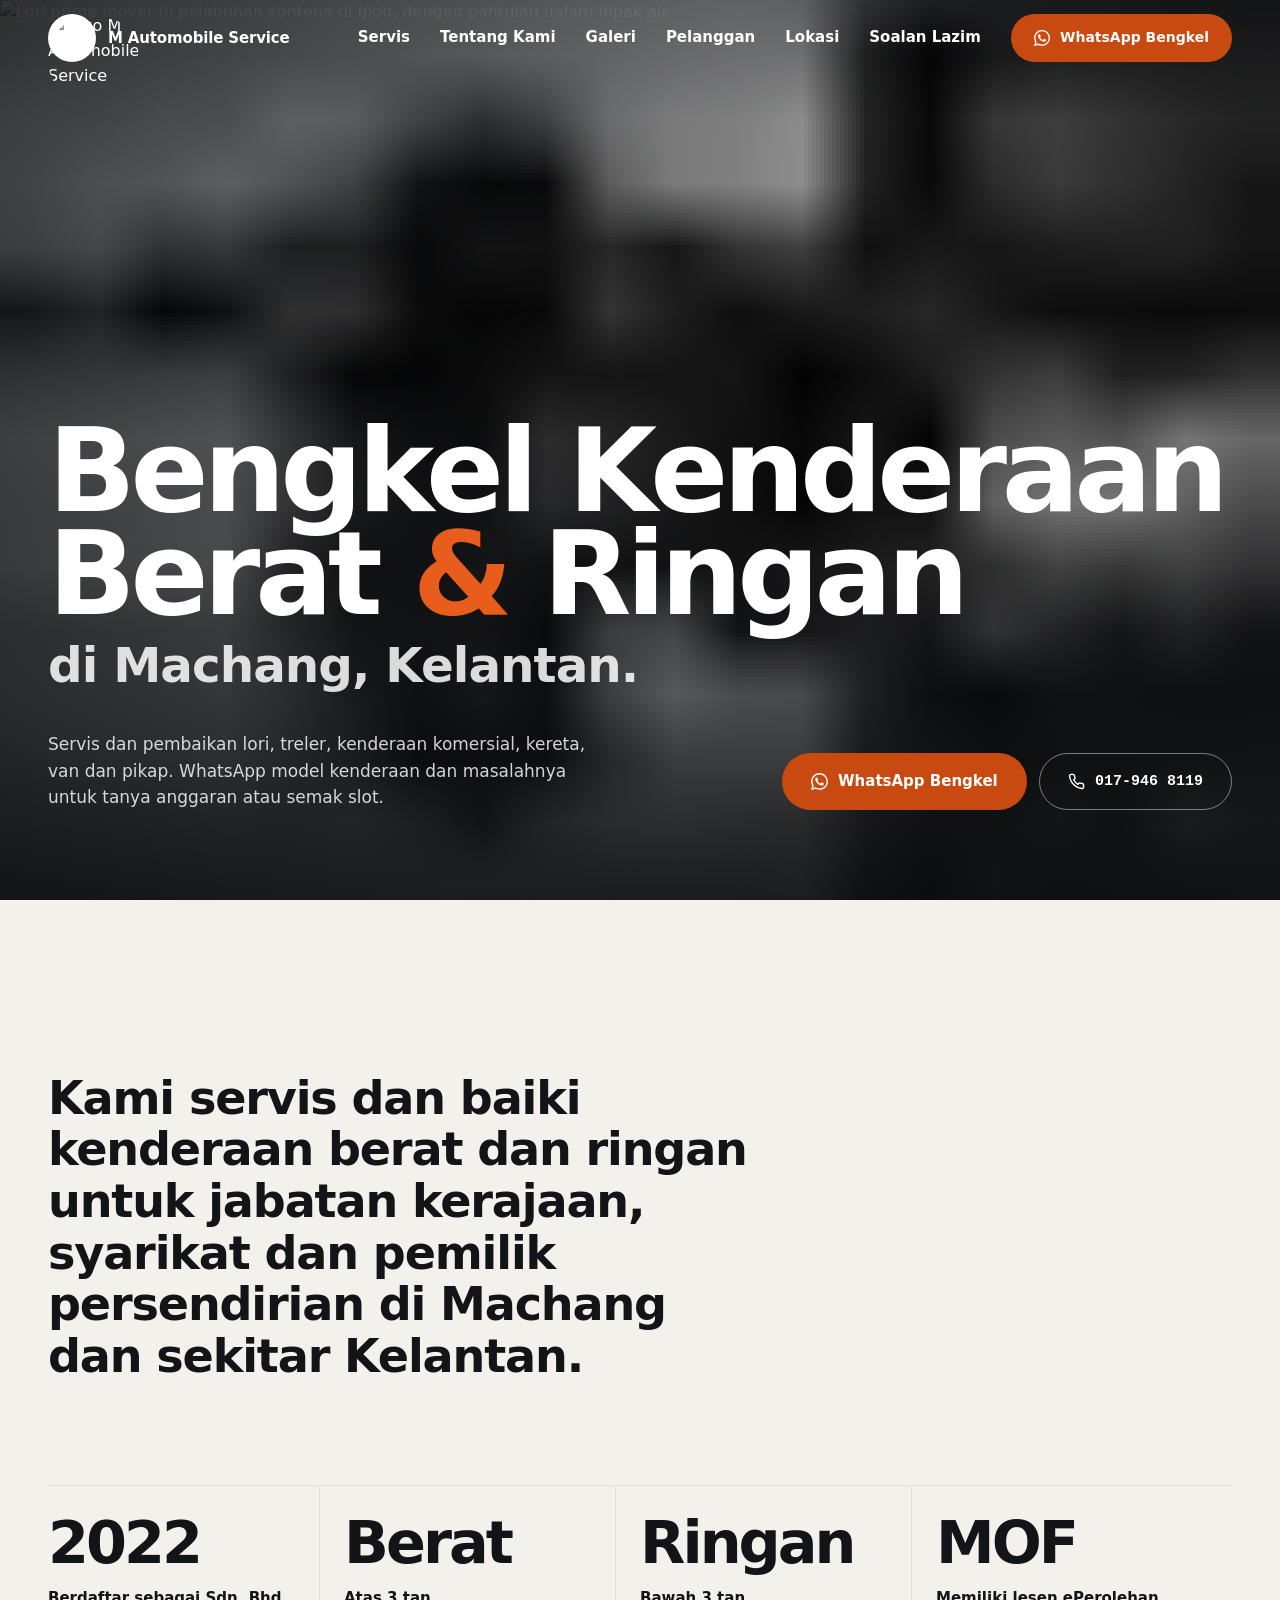
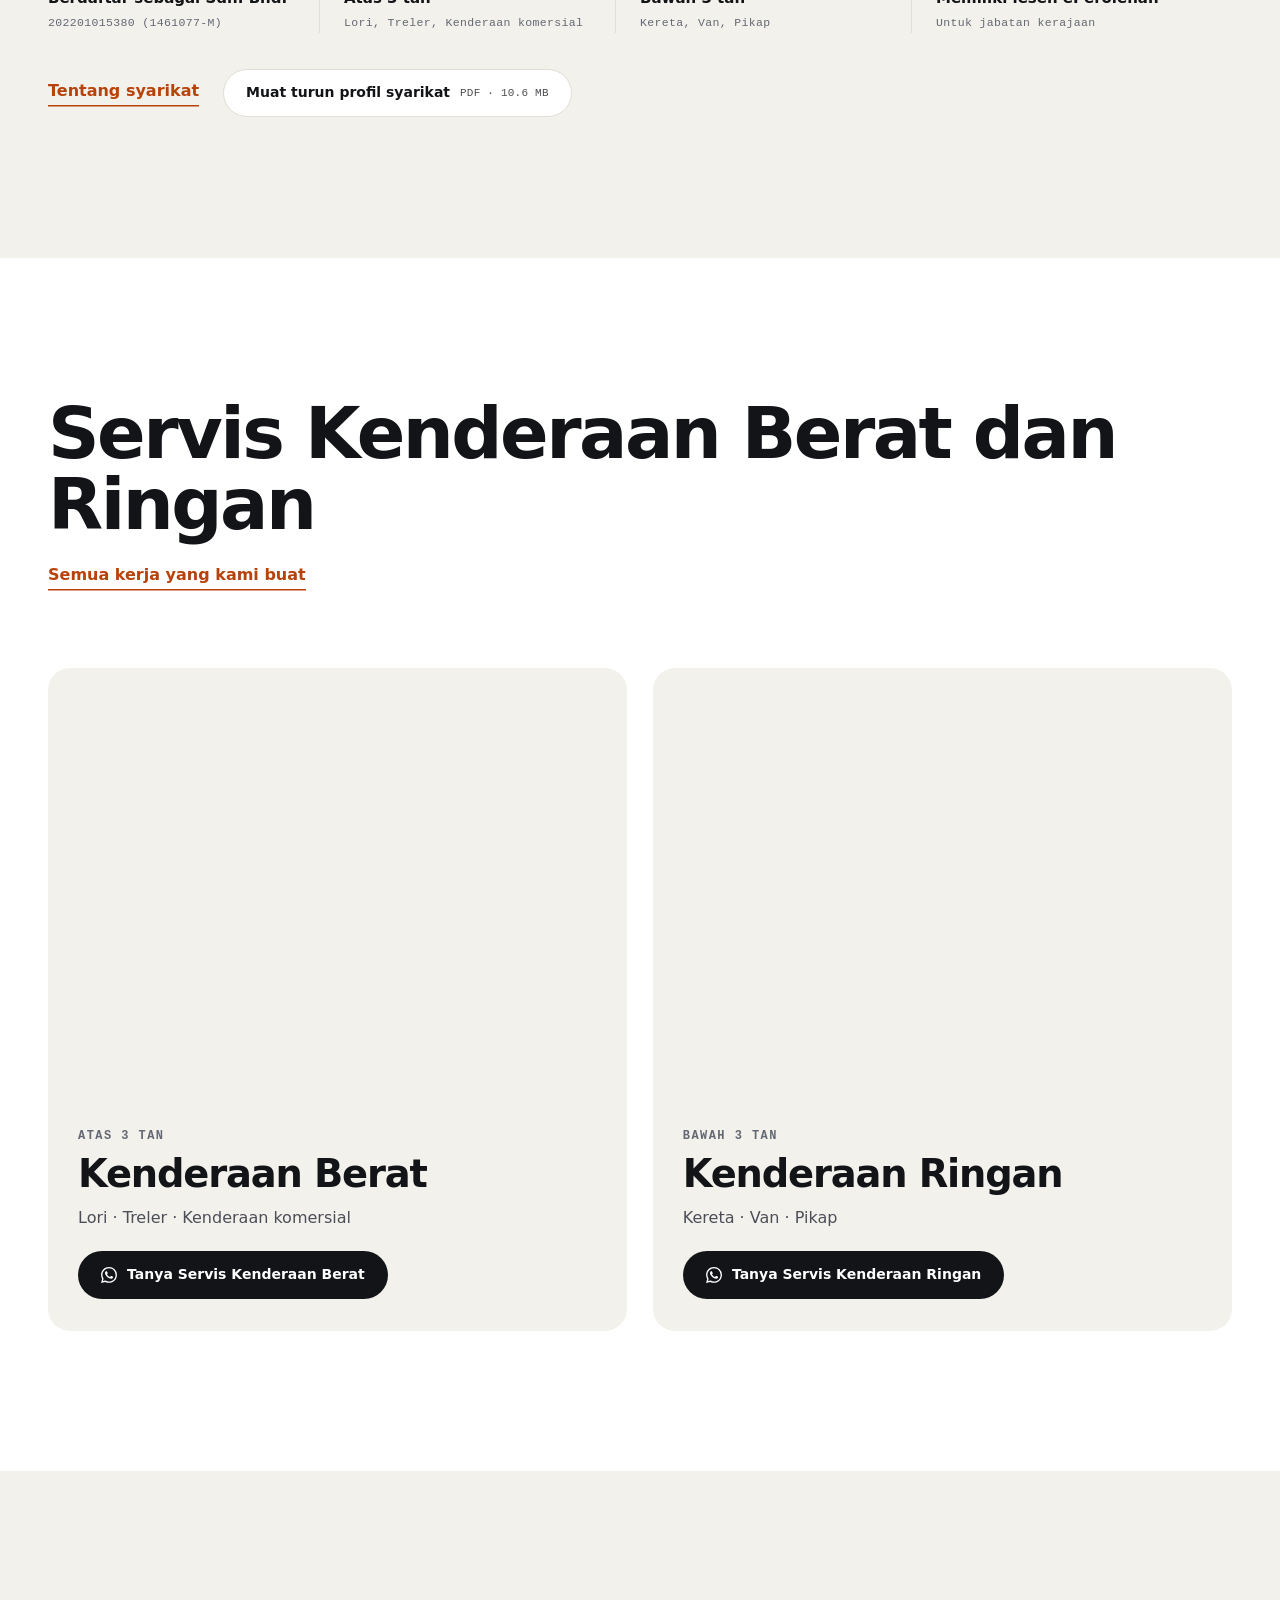
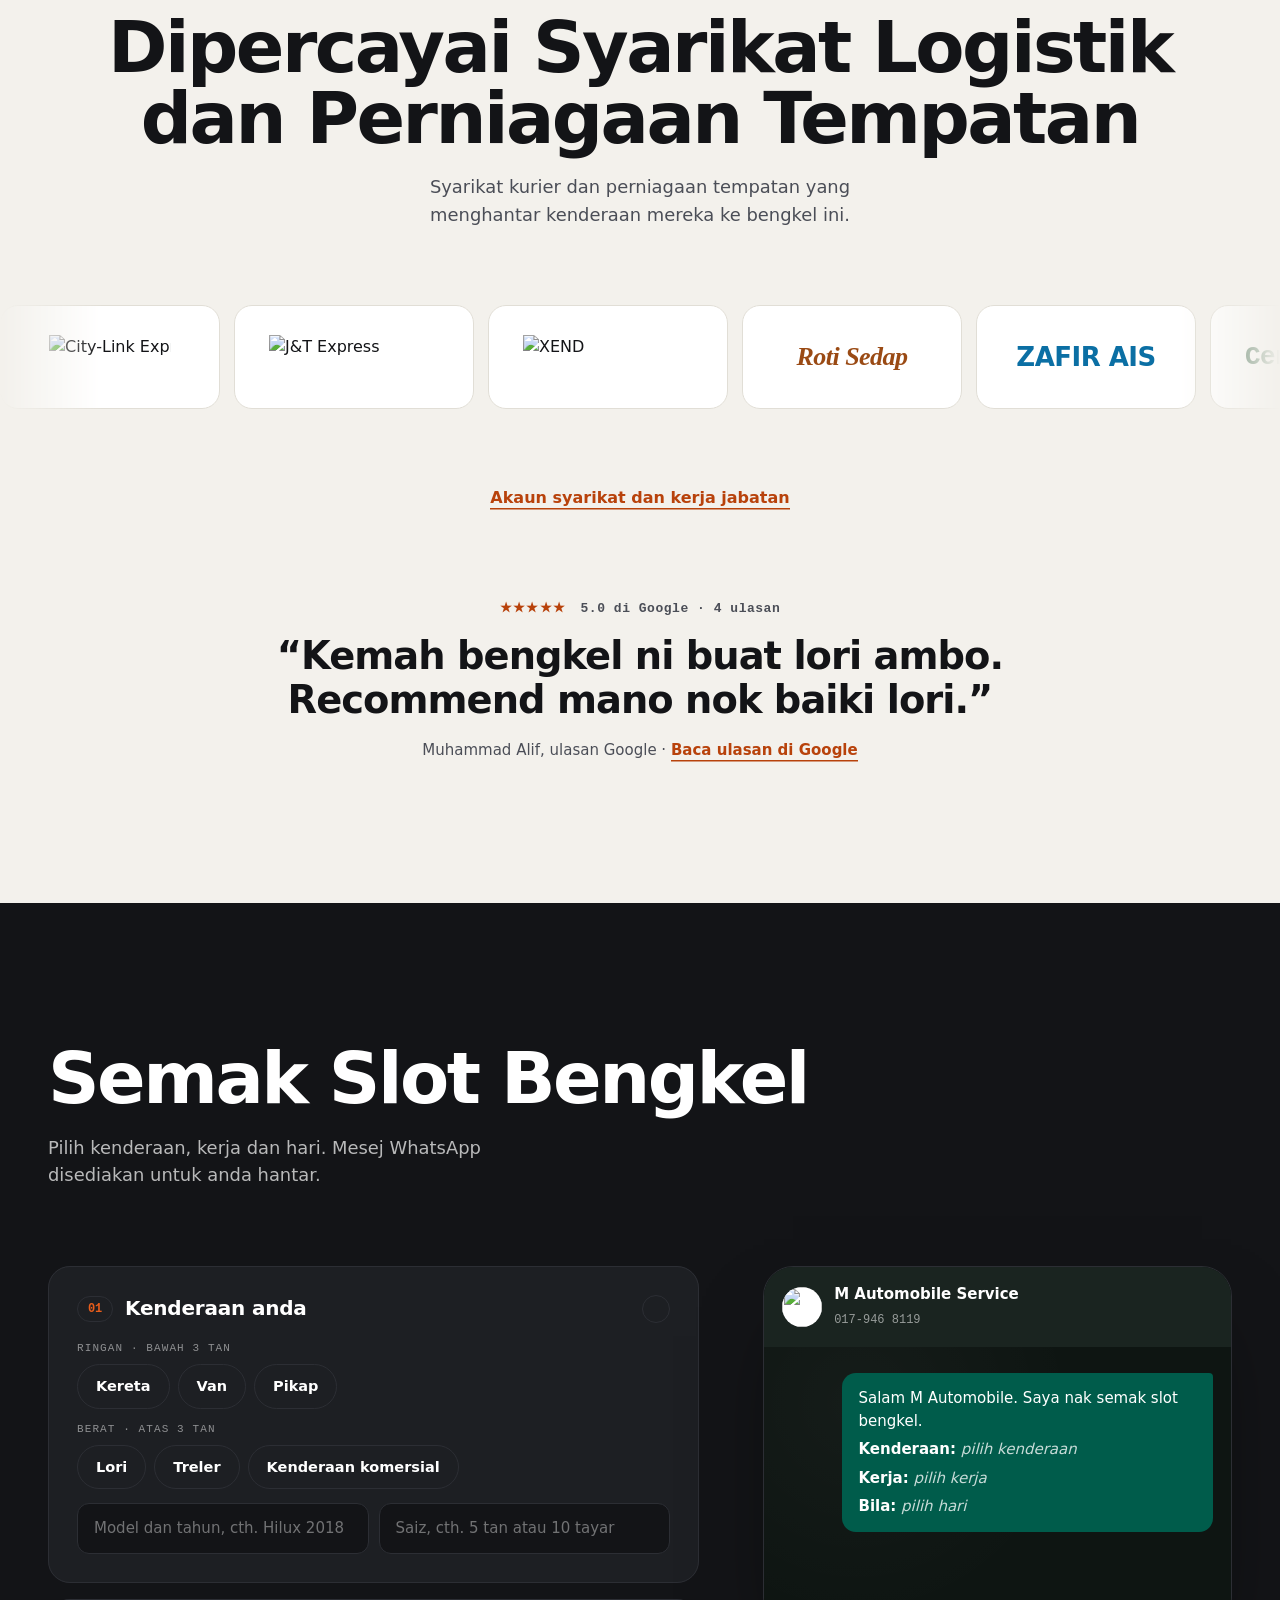
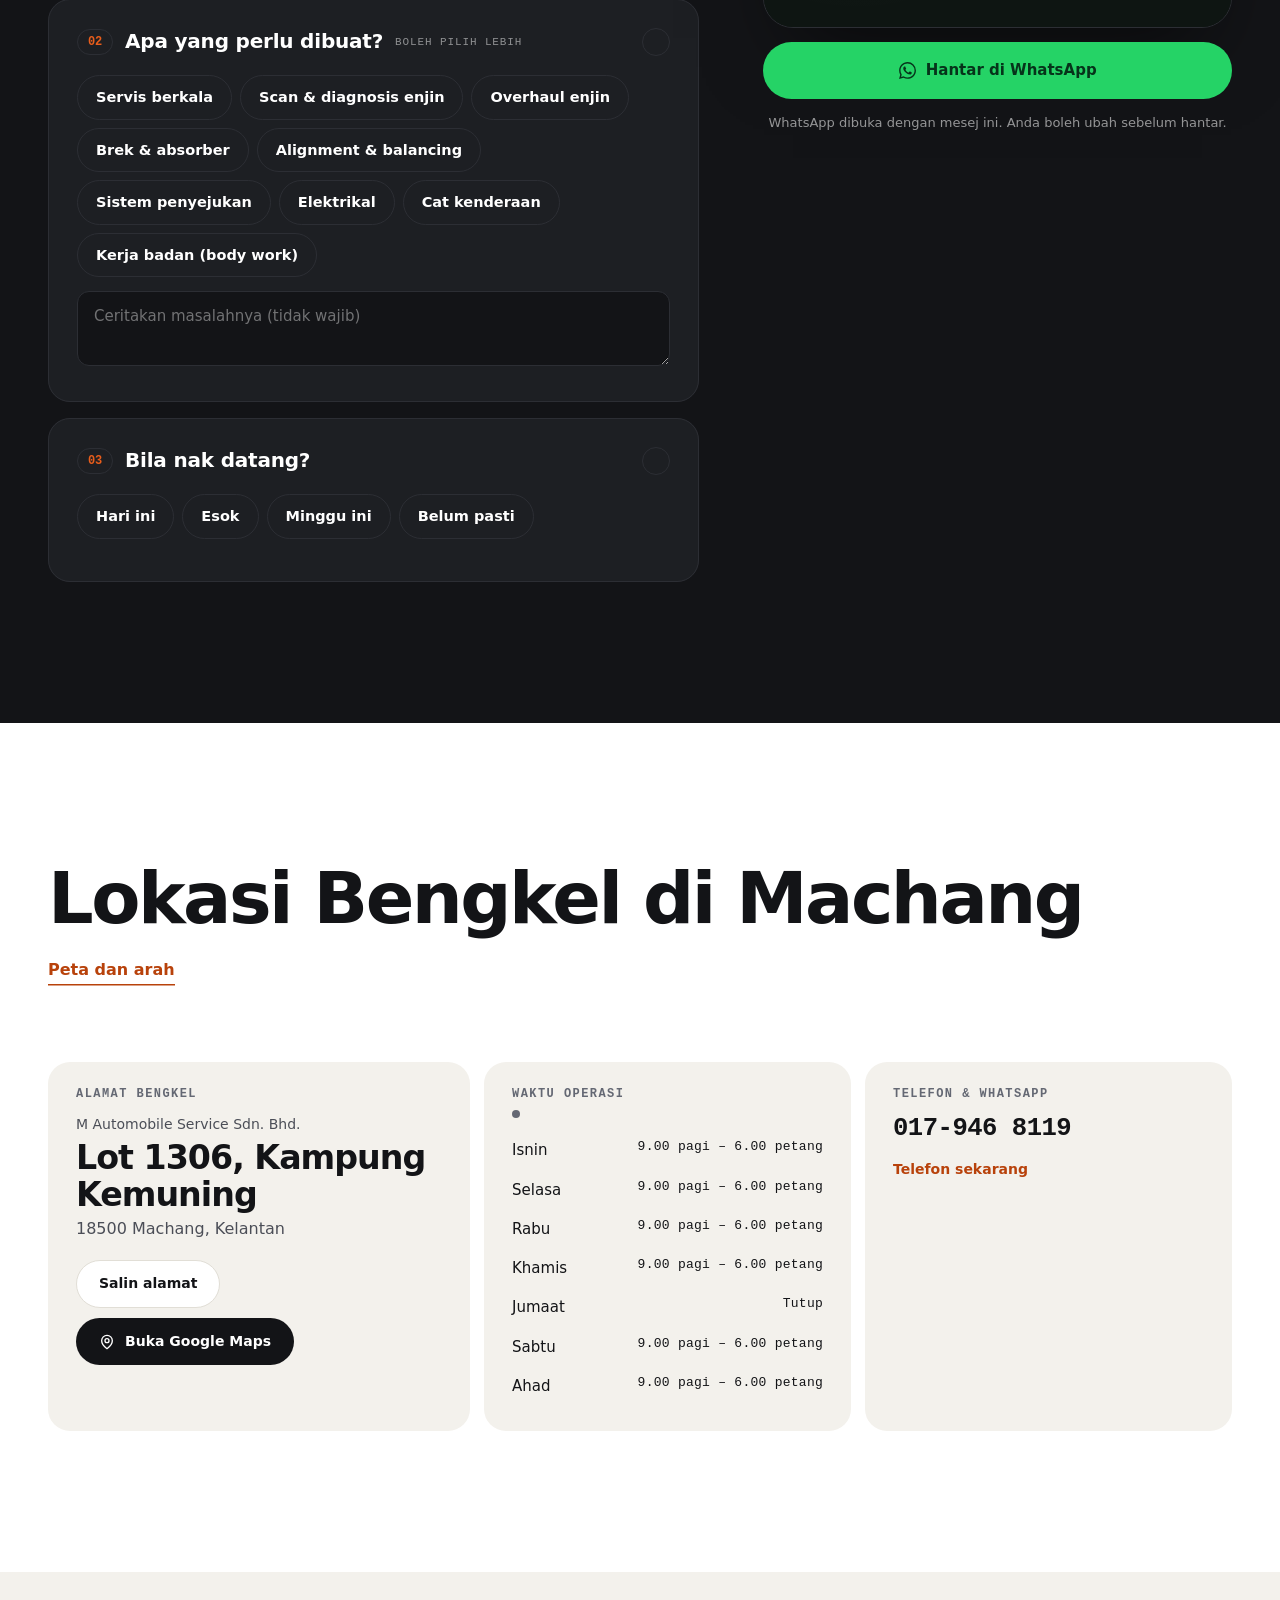
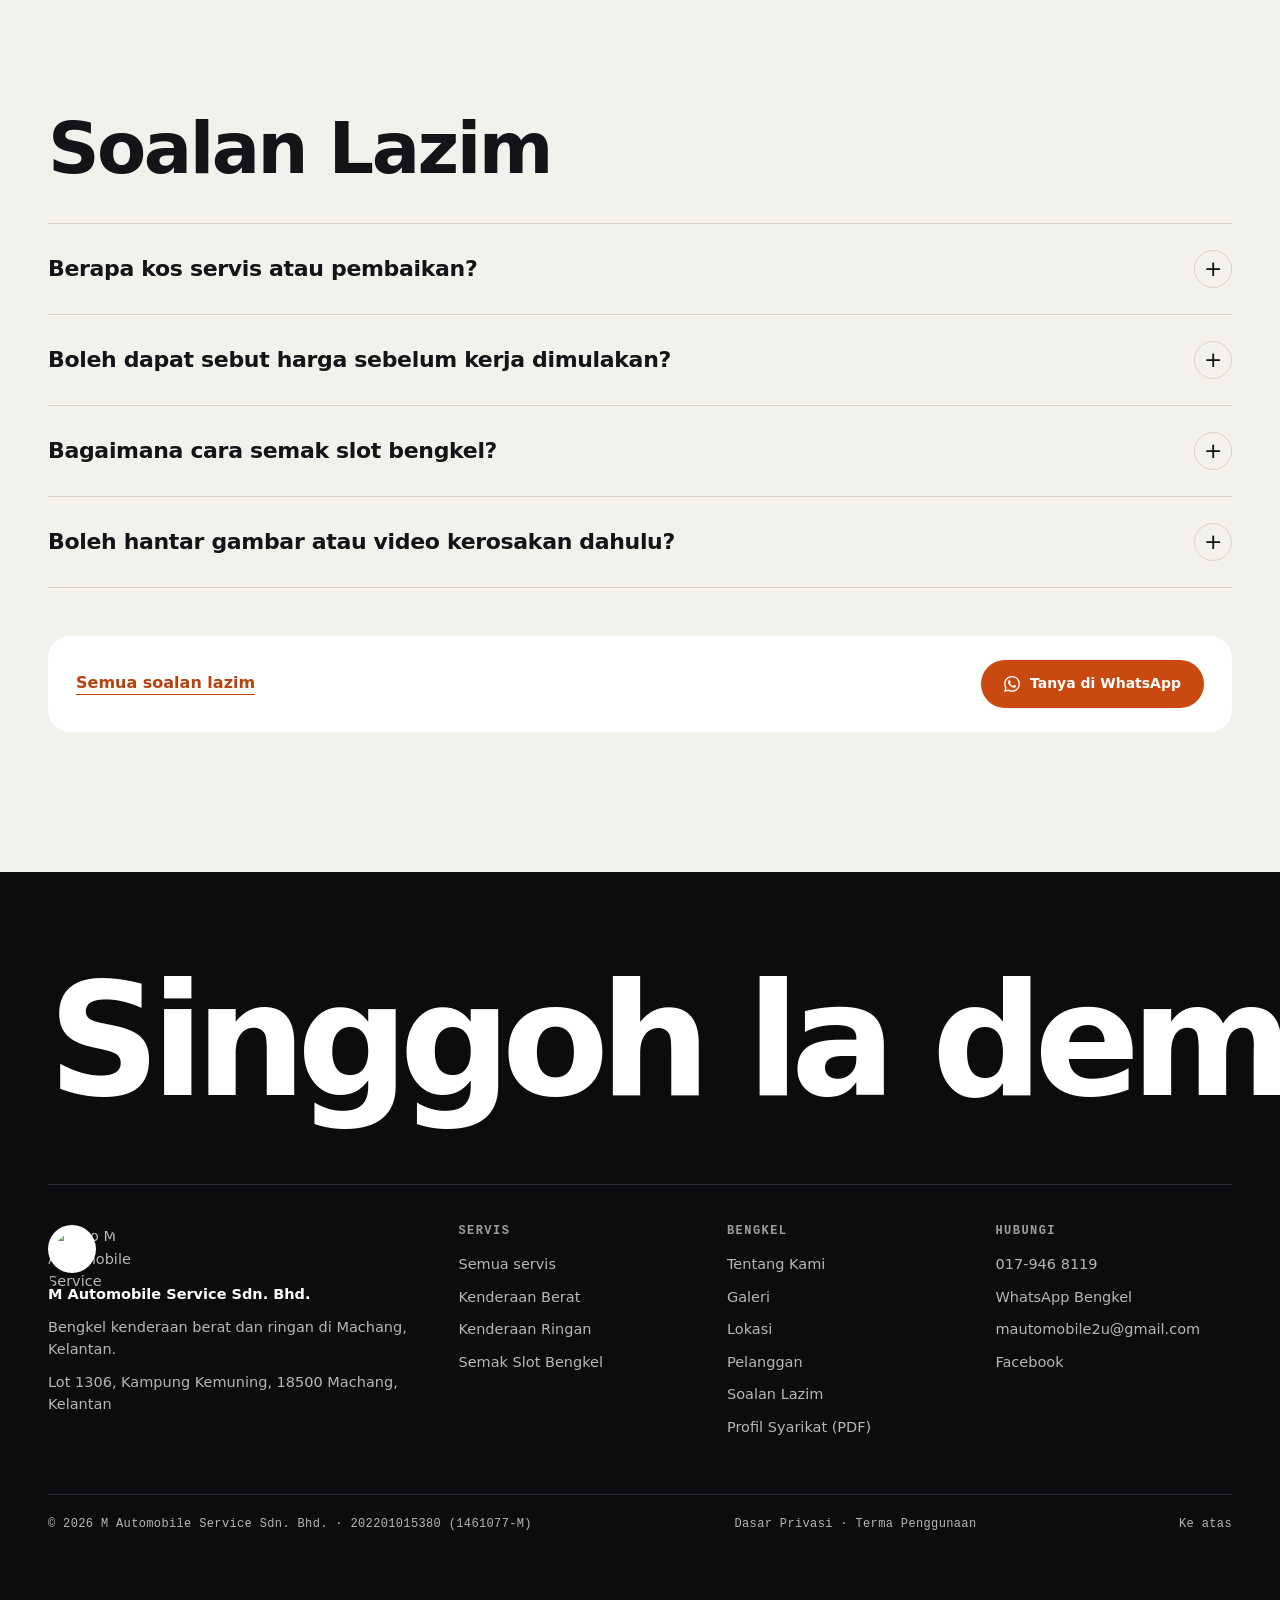
==== commit 15a3dc0b: "Add README for handoff; rename logo so cached copies refresh - README.md: setup, structure, common t" ====
--- a/public/index.html
+++ b/public/index.html
@@ -32,17 +32,17 @@
 <link rel="preload" href="/assets/fonts/SpaceMono-700.woff2" as="font" type="font/woff2" crossorigin>
 <link rel="preload" as="image" href="/assets/img/pexels-37154110-1920-q74.webp" imagesrcset="/assets/img/pexels-37154110-640-q74.webp 640w, /assets/img/pexels-37154110-960-q74.webp 960w, /assets/img/pexels-37154110-1280-q74.webp 1280w, /assets/img/pexels-37154110-1600-q74.webp 1600w, /assets/img/pexels-37154110-1920-q74.webp 1920w" imagesizes="100vw" fetchpriority="high">
 <style>@font-face{font-family:'Hanken Grotesk';font-style:normal;font-weight:400 800;font-display:swap;src:url(/assets/fonts/HankenGrotesk-400-800.woff2) format('woff2');unicode-range:U+0000-00FF,U+0131,U+0152-0153,U+02BB-02BC,U+02C6,U+02DA,U+02DC,U+0304,U+0308,U+0329,U+2000-206F,U+20AC,U+2122,U+2191,U+2193,U+2212,U+2215,U+FEFF,U+FFFD}@font-face{font-family:'Space Mono';font-style:normal;font-weight:400;font-display:swap;src:url(/assets/fonts/SpaceMono-400.woff2) format('woff2');unicode-range:U+0000-00FF,U+0131,U+0152-0153,U+02BB-02BC,U+02C6,U+02DA,U+02DC,U+0304,U+0308,U+0329,U+2000-206F,U+20AC,U+2122,U+2191,U+2193,U+2212,U+2215,U+FEFF,U+FFFD}@font-face{font-family:'Space Mono';font-style:normal;font-weight:700;font-display:swap;src:url(/assets/fonts/SpaceMono-700.woff2) format('woff2');unicode-range:U+0000-00FF,U+0131,U+0152-0153,U+02BB-02BC,U+02C6,U+02DA,U+02DC,U+0304,U+0308,U+0329,U+2000-206F,U+20AC,U+2122,U+2191,U+2193,U+2212,U+2215,U+FEFF,U+FFFD}html.lenis,html.lenis body{height:auto}.lenis:not(.lenis-autoToggle).lenis-stopped{overflow:clip}.lenis.lenis-smooth [data-lenis-prevent]{overscroll-behavior:contain}.lenis.lenis-smooth iframe{pointer-events:none}.lenis.lenis-autoToggle{transition-property:overflow;transition-duration:1ms;transition-behavior:allow-discrete}:root{--ink:#131417;--ink-2:#1D1F23;--ink-deep:#0B0C0E;--cream:#F3F1EC;--white:#fff;--orange:#E85D1B;--orange-dk:#B8420B;--line:#E1DED6;--line-dk:#2C2E34;--text-2:#4B4E57;--muted:#646873;--orange-btn:#C94A10;--wa:#25D366;--sans:"Hanken Grotesk",system-ui,sans-serif;--mono:"Space Mono",ui-monospace,monospace;--wrap:1320px;--gut:clamp(20px,4vw,48px);--ease:cubic-bezier(.22,1,.36,1)}*,*::before,*::after{box-sizing:border-box}html{-webkit-text-size-adjust:100%;background:var(--ink);overscroll-behavior-y:none}body{overflow-x:clip;margin:0;font:400 16px/1.55 var(--sans);color:var(--ink);background:var(--white);-webkit-font-smoothing:antialiased}img{display:block;max-width:100%;height:auto}a{color:inherit;text-decoration:none}h1,h2,h3,p{margin:0}button{font:inherit;cursor:pointer}:focus-visible{outline:2px solid var(--orange);outline-offset:3px;border-radius:4px}.sr{position:absolute;width:1px;height:1px;overflow:hidden;clip:rect(0 0 0 0);white-space:nowrap}.skip{position:absolute;left:12px;top:-60px;background:var(--orange);color:#fff;padding:10px 16px;border-radius:8px;z-index:100}.skip:focus{top:12px}.wrap{max-width:var(--wrap);margin:0 auto;padding:0 var(--gut)}.center{text-align:center}.muted{color:var(--muted)}.eyebrow{font:700 12px/1 var(--mono);letter-spacing:.12em;text-transform:uppercase;color:var(--muted);display:flex;align-items:center;gap:12px}.eyebrow b{color:var(--orange-dk);font-weight:700}.eyebrow b::after{content:"";display:inline-block;width:28px;height:1px;background:currentColor;vertical-align:middle;margin-left:12px;opacity:.5}.center .eyebrow{justify-content:center}h2{font-size:clamp(36px,5.6vw,76px);line-height:.98;font-weight:800;letter-spacing:-.035em;margin-top:20px}h2:first-child{margin-top:0}.lede{font-size:clamp(17px,1.4vw,20px);color:var(--text-2);max-width:46ch;margin-top:20px}.center .lede{margin-inline:auto}.link{color:var(--orange-dk);font-weight:600;padding-bottom:3px;background:linear-gradient(currentColor,currentColor) 0 100% / 100% 1.5px no-repeat}.link:hover{animation:underline-sweep .75s var(--ease)}@keyframes underline-sweep{0%{background-size:100% 1.5px;background-position:100% 100%}45%{background-size:0 1.5px;background-position:100% 100%}46%{background-size:0 1.5px;background-position:0 100%}100%{background-size:100% 1.5px;background-position:0 100%}}.cat h3 a{background:linear-gradient(currentColor,currentColor) 0 100% / 0 2px no-repeat;transition:background-size .5s var(--ease)}.cat:hover h3 a{background-size:100% 2px}.see-also{transition:background .3s,transform .4s var(--ease)}.see-also:hover{transform:translateY(-3px)}.btn[href*="wa.me"]::before,.btn[href^="tel:"]::before,.btn[href*="share.google"]::before{content:"";width:1.15em;height:1.15em;flex:none;background:currentColor;-webkit-mask:var(--ico) center / contain no-repeat;mask:var(--ico) center / contain no-repeat}.btn[href*="wa.me"]{--ico:url("data:image/svg+xml,%3Csvg xmlns='http://www.w3.org/2000/svg' viewBox='0 0 24 24'%3E%3Cpath d='M17.472 14.382c-.297-.149-1.758-.867-2.03-.967-.273-.099-.471-.148-.67.15-.197.297-.767.966-.94 1.164-.173.199-.347.223-.644.075-.297-.15-1.255-.463-2.39-1.475-.883-.788-1.48-1.761-1.653-2.059-.173-.297-.018-.458.13-.606.134-.133.298-.347.446-.52.149-.174.198-.298.298-.497.099-.198.05-.371-.025-.52-.075-.149-.669-1.612-.916-2.207-.242-.579-.487-.5-.669-.51-.173-.008-.371-.01-.57-.01-.198 0-.52.074-.792.372-.272.297-1.04 1.016-1.04 2.479 0 1.462 1.065 2.875 1.213 3.074.149.198 2.096 3.2 5.077 4.487.709.306 1.262.489 1.694.625.712.227 1.36.195 1.871.118.571-.085 1.758-.719 2.006-1.413.248-.694.248-1.289.173-1.413-.074-.124-.272-.198-.57-.347m-5.421 7.403h-.004a9.87 9.87 0 01-5.031-1.378l-.361-.214-3.741.982.998-3.648-.235-.374a9.86 9.86 0 01-1.51-5.26c.001-5.45 4.436-9.884 9.888-9.884 2.64 0 5.122 1.03 6.988 2.898a9.825 9.825 0 012.893 6.994c-.003 5.45-4.437 9.884-9.885 9.884m8.413-18.297A11.815 11.815 0 0012.05 0C5.495 0 .16 5.335.157 11.892c0 2.096.547 4.142 1.588 5.945L.057 24l6.305-1.654a11.882 11.882 0 005.683 1.448h.005c6.554 0 11.89-5.335 11.893-11.893a11.821 11.821 0 00-3.48-8.413z'/%3E%3C/svg%3E")}.btn[href^="tel:"]{--ico:url("data:image/svg+xml,%3Csvg xmlns='http://www.w3.org/2000/svg' viewBox='0 0 24 24' fill='none' stroke='%23000' stroke-width='2' stroke-linecap='round' stroke-linejoin='round'%3E%3Cpath d='M22 16.92v3a2 2 0 0 1-2.18 2 19.79 19.79 0 0 1-8.63-3.07 19.5 19.5 0 0 1-6-6 19.79 19.79 0 0 1-3.07-8.67A2 2 0 0 1 4.11 2h3a2 2 0 0 1 2 1.72 12.84 12.84 0 0 0 .7 2.81 2 2 0 0 1-.45 2.11L8.09 9.91a16 16 0 0 0 6 6l1.27-1.27a2 2 0 0 1 2.11-.45 12.84 12.84 0 0 0 2.81.7A2 2 0 0 1 22 16.92z'/%3E%3C/svg%3E")}.btn[href*="share.google"]{--ico:url("data:image/svg+xml,%3Csvg xmlns='http://www.w3.org/2000/svg' viewBox='0 0 24 24' fill='none' stroke='%23000' stroke-width='2' stroke-linecap='round' stroke-linejoin='round'%3E%3Cpath d='M20 10c0 6-8 12-8 12s-8-6-8-12a8 8 0 0 1 16 0Z'/%3E%3Ccircle cx='12' cy='10' r='3'/%3E%3C/svg%3E")}.btn{display:inline-flex;align-items:center;justify-content:center;gap:10px;padding:16px 28px;border-radius:999px;font-weight:700;font-size:15px;border:1.5px solid transparent;transition:background .25s,color .25s,border-color .25s,transform .25s var(--ease);white-space:nowrap}.btn:active{transform:scale(.97)}.btn-sm{padding:12px 22px;font-size:14px}.btn-o{background:var(--orange-btn);color:#fff}.btn-o:hover{background:var(--orange-dk)}.btn-ink{background:var(--ink);color:#fff}.btn-ink:hover{background:#2A2C31}.btn-line{border-color:rgba(255,255,255,.45);color:#fff;font-family:var(--mono)}.btn-line:hover{background:#fff;color:var(--ink)}.btn-line-dk{border-color:var(--line);background:#fff;color:var(--ink)}.btn-line-dk:hover{border-color:var(--ink)}.btn-wa{background:var(--wa);color:#06331A}.btn-wa:hover{background:#3BE07A}.hdr{position:fixed;inset:0 0 auto;z-index:50;color:#fff;transition:background .35s,color .35s,transform .45s var(--ease),box-shadow .35s}.hdr.solid{background:rgba(243,241,236,.92);backdrop-filter:blur(12px);color:var(--ink);box-shadow:0 1px 0 var(--line)}.hdr.hide{transform:translateY(-100%)}.hdr-in{display:flex;align-items:center;justify-content:space-between;height:76px}.brand{display:flex;align-items:center;gap:12px}.brand-logo{width:48px;height:48px;border-radius:50%;background:#fff;display:grid;place-items:center;flex:none;box-shadow:0 0 0 1px rgba(0,0,0,.06)}.brand-logo img{width:100%;height:100%;border-radius:50%}.brand-txt{display:flex;flex-direction:column;line-height:1.2}.brand-txt b{font-size:15px;letter-spacing:-.01em}.brand-txt small{font:400 11px var(--mono);opacity:.7;letter-spacing:.04em}.nav{display:flex;align-items:center;gap:30px;font-weight:600;font-size:15px}.nav>a:not(.btn){position:relative}.nav>a:not(.btn)::after{content:"";position:absolute;left:0;right:0;bottom:-4px;height:1.5px;background:currentColor;transform:scaleX(0);transform-origin:right;transition:transform .4s var(--ease)}.nav>a:not(.btn):hover::after,.nav>a[aria-current]::after{transform:scaleX(1);transform-origin:left}.menu-btn{display:none;width:46px;height:46px;border-radius:50%;border:1.5px solid currentColor;background:none;color:inherit;flex-direction:column;justify-content:center;align-items:center;gap:4px}.menu-btn span{width:18px;height:1.5px;background:currentColor;transition:transform .3s,opacity .3s}.menu-btn[aria-expanded="true"] span:nth-child(1){transform:translateY(5.5px) rotate(45deg)}.menu-btn[aria-expanded="true"] span:nth-child(2){opacity:0}.menu-btn[aria-expanded="true"] span:nth-child(3){transform:translateY(-5.5px) rotate(-45deg)}.hero{position:relative;min-height:100svh;color:#fff;background:var(--ink);display:flex;flex-direction:column;justify-content:flex-end;overflow:hidden}.hero-media{position:absolute;inset:0;background:50% 45% / cover no-repeat}.hero-media img{width:100%;height:100%;object-fit:cover;object-position:50% 45%;transform-origin:50% 80%}.hero-media::after{content:"";position:absolute;inset:0;background:linear-gradient(180deg,rgba(10,11,13,.55) 0%,rgba(10,11,13,.15) 35%,rgba(10,11,13,.85) 100%),linear-gradient(90deg,rgba(10,11,13,.6),transparent 70%)}.hero-in{position:relative;width:100%;padding-top:140px;padding-bottom:clamp(48px,7vw,96px)}.hero-eyebrow{color:rgba(255,255,255,.75)}.dot{width:8px;height:8px;border-radius:50%;background:var(--orange);box-shadow:0 0 0 4px rgba(232,93,27,.25)}.hero-h1{margin-top:24px;font-size:clamp(46px,9vw,142px);line-height:.9;font-weight:800;letter-spacing:-.045em}.hero-h1 .l{display:block}.hero-h1 em{font-style:normal;color:var(--orange)}.hero-h1 .l-sm{font-size:.42em;letter-spacing:-.02em;font-weight:600;margin-top:.35em;color:rgba(255,255,255,.85)}.hero-foot{display:flex;justify-content:space-between;align-items:flex-end;gap:40px;margin-top:44px;flex-wrap:wrap}.hero-sub{max-width:52ch;font-size:17px;color:rgba(255,255,255,.82)}.hero-cta{display:flex;gap:12px;flex-wrap:wrap}.hero-bar{position:relative;width:100%;display:flex;justify-content:space-between;gap:20px;padding-top:18px;padding-bottom:22px;border-top:1px solid rgba(255,255,255,.18);font:400 12px var(--mono);letter-spacing:.08em;text-transform:uppercase;color:rgba(255,255,255,.7)}.scroll-cue i{font-style:normal;display:inline-block;animation:bob 1.8s ease-in-out infinite}@keyframes bob{50%{transform:translateY(4px)}}.sec{padding:clamp(80px,11vw,160px) 0;position:relative}.sec-cream{background:var(--cream)}.sec-ink{background:var(--ink);color:#fff}.sec-ink .eyebrow{color:rgba(255,255,255,.55)}.sec-ink .eyebrow b{color:var(--orange)}.sec-ink .lede{color:rgba(255,255,255,.7)}.sec-head{margin-bottom:clamp(48px,6vw,80px)}.statement{font-size:clamp(26px,3.6vw,52px);line-height:1.12;font-weight:600;letter-spacing:-.025em;margin-top:32px;max-width:24ch;text-wrap:balance}.statement .w{opacity:.18}.stats{list-style:none;padding:0;margin:clamp(56px,8vw,110px) 0 0;display:grid;grid-template-columns:repeat(4,1fr);border-top:1px solid var(--line)}.stats li{padding:28px 24px 0 0;border-right:1px solid var(--line);margin-right:24px}.stats li:last-child{border-right:0}.stats b{display:block;font-size:clamp(48px,6vw,92px);line-height:1;font-weight:800;letter-spacing:-.05em}.stats span{display:block;margin-top:14px;font-weight:600;font-size:15px}.stats small{font:400 11.5px var(--mono);color:var(--muted);letter-spacing:.03em}.cats{display:grid;grid-template-columns:1fr 1fr;gap:clamp(16px,2vw,28px)}.cat{background:var(--cream);border-radius:22px;overflow:hidden;display:flex;flex-direction:column}.cat-img{display:block;aspect-ratio:4/3;overflow:hidden}.cat-img img{width:100%;height:118%;object-fit:cover;transition:scale .9s var(--ease)}.cat:hover .cat-img img{scale:1.04}.cat-body{padding:28px 30px 32px;display:flex;flex-direction:column;gap:12px;align-items:flex-start}.cat h3{font-size:clamp(28px,3vw,40px);letter-spacing:-.03em;line-height:1.05}.cat-types{color:var(--text-2);margin-bottom:8px}.jobs{list-style:none;margin:clamp(56px,7vw,96px) 0 0;padding:0;border-top:1px solid var(--line)}.job{--fill:#9A3A0E;position:relative;display:grid;grid-template-columns:1fr auto;align-items:center;gap:20px;padding:26px 0;border-bottom:1px solid var(--line);transition:padding .5s var(--ease),color .25s}.job>:not(.job-fill){position:relative;z-index:1}.job-fill{position:absolute;inset:-1px 0;background:var(--fill);opacity:0;transition:opacity .9s ease-out}.job-t{font-size:clamp(22px,2.6vw,38px);letter-spacing:-.03em;font-weight:700;line-height:1.1;white-space:nowrap}.job-d{color:var(--muted);font-size:14px;text-align:right;transition:opacity .25s,color .25s}.job>.job-imgs{position:absolute;right:16px;top:50%;translate:0 -50%;display:flex;gap:6px;pointer-events:none}.job-imgs img{width:104px;height:74px;object-fit:cover;border-radius:6px;opacity:0;transform:translateX(24px);transition:opacity .3s,transform .5s var(--ease)}.job.on{color:#fff;padding:34px 16px}.job.on .job-fill{opacity:1;transition:opacity .12s}.job.on .job-d{opacity:0}.job.on .job-imgs img{opacity:1;transform:none}.job.on .job-imgs img:nth-child(2){transition-delay:.04s}.job.on .job-imgs img:nth-child(3){transition-delay:.08s}.job.on .job-imgs img:nth-child(4){transition-delay:.12s}.sec-clients{overflow:hidden}.marquee{margin:clamp(48px,6vw,80px) 0;display:grid;gap:14px}.mq-row{overflow:hidden;-webkit-mask:linear-gradient(90deg,transparent,#000 8%,#000 92%,transparent);mask:linear-gradient(90deg,transparent,#000 8%,#000 92%,transparent)}.mq-track{display:flex;width:max-content}.mq-i{display:inline-flex;flex-direction:column;justify-content:center;min-height:104px;padding:18px 34px;background:#fff;border:1px solid var(--line);border-radius:18px;white-space:nowrap;margin-right:14px}.mq-i b{font-size:26px;letter-spacing:-.02em;font-weight:800;line-height:1.1}.mq-i small{font:400 11.5px var(--mono);color:var(--muted);letter-spacing:.04em;margin-top:6px}.mq-i.mono b{font:700 20px var(--mono);letter-spacing:-.01em}@keyframes marquee{to{transform:translateX(-50%)}}.motion .mq-track{animation:marquee 40s linear infinite}.motion .mq-rev .mq-track{animation-direction:reverse}.mq-row:hover .mq-track{animation-play-state:paused}html:not(.motion) .mq-track{flex-wrap:wrap;width:auto;justify-content:center;row-gap:14px}html:not(.motion) .mq-dup{display:none}.enq{display:grid;grid-template-columns:1.25fr .9fr;gap:clamp(32px,5vw,80px);align-items:start}.enq-steps{display:grid;gap:16px}.step{margin:0;border:1px solid var(--line-dk);background:var(--ink-2);border-radius:22px;padding:26px 28px 28px;transition:border-color .4s}.step.done{border-color:rgba(232,93,27,.55)}.step legend{float:left;width:100%;display:flex;align-items:center;gap:12px;font-size:20px;font-weight:700;letter-spacing:-.01em;margin-bottom:18px;padding:0}.step legend small{font:400 11px var(--mono);color:rgba(255,255,255,.5);text-transform:uppercase;letter-spacing:.08em}.sn{font:700 12px var(--mono);color:var(--orange);border:1px solid var(--line-dk);border-radius:999px;padding:5px 10px}.tick{margin-left:auto;width:28px;height:28px;border-radius:50%;border:1px solid var(--line-dk);display:grid;place-items:center;transition:background .3s,border-color .3s}.tick svg{width:16px;height:16px;fill:none;stroke:#fff;stroke-width:2.4;stroke-linecap:round;stroke-linejoin:round;stroke-dasharray:24;stroke-dashoffset:24;transition:stroke-dashoffset .5s var(--ease) .1s}.step.done .tick{background:var(--orange);border-color:var(--orange)}.step.done .tick svg{stroke-dashoffset:0}.chip-label{clear:both;font:400 11px var(--mono);color:rgba(255,255,255,.5);text-transform:uppercase;letter-spacing:.1em;margin:6px 0 10px}.chips{clear:both;display:flex;flex-wrap:wrap;gap:8px;margin-bottom:14px}.chip input{position:absolute;opacity:0;pointer-events:none}.chip span{display:inline-block;padding:10px 18px;border-radius:999px;border:1px solid var(--line-dk);font-size:14.5px;font-weight:600;cursor:pointer;transition:background .2s,border-color .2s,color .2s,transform .2s var(--ease);user-select:none}.chip span:hover{border-color:rgba(255,255,255,.4)}.chip input:checked + span{background:#fff;color:var(--ink);border-color:#fff}.chip input:focus-visible + span{outline:2px solid var(--orange);outline-offset:2px}.fields{display:grid;grid-template-columns:1fr 1fr;gap:10px}.field{display:block}.field input,.field textarea{width:100%;background:var(--ink);border:1px solid var(--line-dk);color:#fff;border-radius:12px;padding:13px 16px;font:inherit;font-size:15px;resize:vertical}.field input::placeholder,.field textarea::placeholder{color:rgba(255,255,255,.4)}.field input:focus,.field textarea:focus{outline:none;border-color:var(--orange)}.phone-wrap{position:sticky;top:100px;display:grid;gap:14px;justify-items:stretch}.phone{background:#0E1512;border:1px solid var(--line-dk);border-radius:30px;overflow:hidden;box-shadow:0 40px 80px -30px rgba(0,0,0,.6)}.chat-head{display:flex;align-items:center;gap:12px;padding:16px 18px;background:#1A2420}.chat-head .av{width:40px;height:40px;border-radius:50%;background:#fff;display:grid;place-items:center}.chat-head .av img{width:100%;height:100%;border-radius:50%}.chat-head b{display:block;font-size:15px}.chat-head small{font:400 12px var(--mono);color:rgba(255,255,255,.55)}.chat-body{padding:26px 18px 34px;min-height:280px;background:radial-gradient(circle at 20% 20%,rgba(255,255,255,.03),transparent 50%),#0E1512}.bubble{background:#005C4B;border-radius:14px 4px 14px 14px;padding:14px 16px;margin-left:14%;font-size:15px;line-height:1.5;display:grid;gap:6px}.bubble .v.empty{color:rgba(255,255,255,.78);font-style:italic}.note{font-size:13px;color:rgba(255,255,255,.55);text-align:center}.loc{display:grid;grid-template-columns:1fr 1.15fr;gap:clamp(20px,3vw,40px)}.loc-info{display:grid;gap:14px;align-content:start}.card{background:var(--cream);border-radius:22px;padding:26px 28px;display:block}.card .eyebrow{margin-bottom:14px}.addr-co{color:var(--text-2);font-size:14px}.addr-big{font-size:clamp(26px,2.6vw,34px);font-weight:800;letter-spacing:-.03em;line-height:1.1;margin:4px 0}.addr-sm{color:var(--text-2);margin-bottom:18px}.hours-na{font-size:17px;font-weight:600}.phones{display:grid;grid-template-columns:repeat(auto-fit,minmax(220px,1fr));gap:14px}.phone-card b{display:block;font:700 clamp(20px,2vw,26px) var(--mono);letter-spacing:-.02em;margin-bottom:14px}.phone-card .go{font-size:14px;font-weight:600;color:var(--orange-dk)}.phone-card{transition:background .3s,transform .4s var(--ease)}.phone-card:hover{background:#ECE8E0;transform:translateY(-3px)}.loc-map iframe{width:100%;aspect-ratio:4/3.4;border:0;border-radius:22px;background:var(--cream);filter:grayscale(.25) contrast(1.05)}.dialect{font-size:clamp(26px,3vw,38px);font-weight:700;letter-spacing:-.03em;margin-top:22px}.dialect em{font-style:normal;color:var(--orange-dk)}.loc-map .muted{margin-top:6px;font-size:14px}.faq-head{display:flex;justify-content:space-between;align-items:flex-end;gap:40px;flex-wrap:wrap;margin-bottom:40px}.search input{width:min(380px,100%);padding:16px 22px;border-radius:999px;border:1px solid var(--line);background:#fff;font:inherit}.search input:focus{outline:none;border-color:var(--ink)}.faq-count{font:400 12px var(--mono);margin-bottom:12px;min-height:1em}.faq{border-top:1px solid #D6D2C8}.faq details{border-bottom:1px solid #D6D2C8}.faq summary{list-style:none;cursor:pointer;display:flex;justify-content:space-between;align-items:center;gap:24px;padding:26px 0;font-size:clamp(18px,1.8vw,22px);font-weight:700;letter-spacing:-.015em}.faq summary::-webkit-details-marker{display:none}.faq summary::after{content:"+";flex:none;width:38px;height:38px;border-radius:50%;border:1px solid #D6D2C8;display:grid;place-items:center;font-weight:400;font-size:22px;transition:transform .4s var(--ease),background .3s,color .3s}.faq details[open] summary::after{transform:rotate(45deg);background:var(--ink);color:#fff;border-color:var(--ink)}.faq .ans{overflow:hidden}.faq .ans p{padding:0 60px 26px 0;color:var(--text-2);max-width:70ch}.faq mark{background:#FDEBE1;color:inherit;border-radius:3px;padding:0 2px}.faq-empty{padding:32px 0}.faq-empty .row{display:flex;gap:10px;flex-wrap:wrap;margin-top:14px}.faq-close{margin-top:48px;display:flex;justify-content:space-between;align-items:center;gap:20px;flex-wrap:wrap;background:#fff;border-radius:22px;padding:24px 28px}.ftr{background:var(--ink-deep);color:rgba(255,255,255,.7);padding:clamp(60px,8vw,110px) 0 110px;overflow:hidden}.ftr-big{font-size:clamp(52px,12.2vw,190px);line-height:.85;font-weight:800;letter-spacing:-.06em;color:#fff;white-space:nowrap}.ftr-big span{display:inline-block}.ftr-cols{display:grid;grid-template-columns:1.6fr 1fr 1fr 1fr;gap:32px;margin-top:clamp(48px,6vw,90px);padding-top:40px;border-top:1px solid var(--line-dk)}.ftr-cols>*{display:flex;flex-direction:column;gap:10px;align-items:flex-start;font-size:14.5px}.ftr-cols .eyebrow{color:rgba(255,255,255,.6);margin-bottom:6px}.ftr-cols a:hover{color:#fff}.ftr-brand b{color:#fff}.ftr-bot{display:flex;justify-content:space-between;gap:20px;flex-wrap:wrap;margin-top:56px;padding-top:22px;border-top:1px solid var(--line-dk);font:400 12px var(--mono);letter-spacing:.03em}.ftr-bot a:hover{color:#fff}.phero{position:relative;color:#fff;background:var(--ink);overflow:hidden;padding:150px 0 clamp(56px,7vw,100px)}.phero-in{position:relative}.phero-h1{font-size:clamp(40px,6.4vw,96px);line-height:.95;max-width:16ch;text-wrap:balance}.phero .hero-sub{margin-top:28px}.phero .hero-cta{margin-top:32px}.phero-has-img .phero-in{min-height:52vh;display:flex;flex-direction:column;justify-content:flex-end}.phero-media{position:absolute;inset:0;background:center / cover no-repeat}.phero-media img{width:100%;height:100%;object-fit:cover}.phero-media::after{content:"";position:absolute;inset:0;background:linear-gradient(90deg,rgba(10,11,13,.92) 0%,rgba(10,11,13,.7) 45%,rgba(10,11,13,.35) 100%),linear-gradient(180deg,rgba(10,11,13,.5),transparent 30%)}.crumbs{font:400 12px var(--mono);letter-spacing:.06em;color:rgba(255,255,255,.6);display:flex;flex-wrap:wrap;gap:8px}.crumbs a:hover{color:#fff}.crumbs [aria-current]{color:#fff}.row{display:flex;gap:10px;flex-wrap:wrap;align-items:center}.sec-tight{padding:clamp(48px,6vw,80px) 0}.sec-head-row{display:flex;justify-content:space-between;align-items:flex-end;gap:24px;flex-wrap:wrap}.stats-txt b{font-size:clamp(40px,4.6vw,72px)}.loc-mini{display:grid;grid-template-columns:1.15fr 1fr 1fr;gap:14px;align-items:stretch}.loc-mini .phones{grid-template-columns:1fr}.split{display:grid;grid-template-columns:1fr 1fr;gap:clamp(40px,6vw,96px);align-items:start}.split-big{font-size:clamp(36px,4.4vw,64px);font-weight:800;letter-spacing:-.04em;line-height:1;margin:18px 0 22px}.tags{list-style:none;padding:0;margin:0;display:flex;flex-wrap:wrap;gap:8px}.tags li{padding:10px 18px;border-radius:999px;background:var(--cream);font-weight:600}.worklist{list-style:none;padding:0;margin:18px 0 0;border-top:1px solid var(--line)}.worklist li{display:grid;grid-template-columns:48px 1fr;gap:12px;padding:18px 0;border-bottom:1px solid var(--line);font-size:clamp(17px,1.5vw,20px);font-weight:600;letter-spacing:-.01em}.worklist .n{font:700 12px var(--mono);color:var(--orange-dk);padding-top:5px}.worklist-dk{border-color:var(--line-dk);margin-bottom:28px}.worklist-dk li{border-color:var(--line-dk)}.worklist-dk .n{color:var(--orange)}.see-also{display:grid;gap:10px;padding:clamp(28px,4vw,48px);border-radius:26px;background:var(--cream);transition:background .3s}.see-also:hover{background:#ECE8E0}.see-also b{font-size:clamp(32px,4.6vw,64px);letter-spacing:-.04em;line-height:1}.clist{list-style:none;padding:0;margin:32px 0 0;border-top:1px solid var(--line)}.clist li{display:flex;flex-direction:column;gap:4px;padding:20px 0;border-bottom:1px solid var(--line)}.clist b{font-size:clamp(20px,2vw,26px);letter-spacing:-.02em}.clist small{font:400 12px var(--mono);color:var(--muted);letter-spacing:.03em}.ways{display:grid;grid-template-columns:1fr 1fr;gap:clamp(16px,2vw,28px)}.way{background:#fff;border-radius:22px;padding:clamp(26px,3vw,40px);display:flex;flex-direction:column;gap:16px;align-items:flex-start}.way h3{font-size:clamp(28px,3vw,40px);letter-spacing:-.03em;line-height:1.05}.checks{list-style:none;padding:0;margin:0 0 10px;display:grid;gap:12px}.checks li{padding-left:30px;position:relative;color:var(--text-2)}.checks li::before{content:"";position:absolute;left:0;top:.3em;width:18px;height:18px;border-radius:50%;background:var(--orange) url("data:image/svg+xml,%3Csvg xmlns='http://www.w3.org/2000/svg' viewBox='0 0 24 24' fill='none' stroke='%23fff' stroke-width='3' stroke-linecap='round' stroke-linejoin='round'%3E%3Cpath d='M5 12.5l4.5 4.5L19 7.5'/%3E%3C/svg%3E") center/12px no-repeat}.cta-band{margin-top:48px;display:flex;justify-content:space-between;align-items:center;gap:20px;flex-wrap:wrap;background:#fff;border-radius:22px;padding:24px 28px}.hours{list-style:none;padding:0;margin:0;display:grid;gap:2px}.hours li{display:flex;justify-content:space-between;gap:16px;padding:7px 10px;margin:0 -10px;border-radius:8px;font-size:15px}.hours li b{font:400 13px var(--mono);letter-spacing:.02em}.hours li.today{background:#fff;font-weight:700}.hours li.today b{font-weight:700}.hours-now{display:flex;align-items:center;gap:10px;font-weight:700;margin:-4px 0 14px}.hours-now .dot{box-shadow:none;background:var(--muted)}.hours-now.open .dot{background:#1F9D55;box-shadow:0 0 0 4px rgba(31,157,85,.18)}.phone-card b.fb{font:800 clamp(18px,1.8vw,22px) var(--sans);letter-spacing:-.02em}.prose{max-width:calc(72ch + 2 * var(--gut))}.prose h2{font-size:clamp(22px,2.2vw,28px);letter-spacing:-.02em;line-height:1.2;margin:40px 0 10px}.prose p{color:var(--text-2)}.review{margin-top:clamp(56px,7vw,96px);max-width:860px}.review-stars{font:700 13px var(--mono);letter-spacing:.04em;color:var(--text-2)}.review-stars span{color:var(--orange-dk);letter-spacing:.1em;margin-right:6px}.review blockquote{margin:18px 0 16px;font-size:clamp(24px,3vw,40px);line-height:1.15;font-weight:700;letter-spacing:-.025em;text-wrap:balance}.review figcaption{color:var(--text-2);font-size:15px}.curtain{position:fixed;inset:0;z-index:300;background:var(--orange);display:grid;place-items:center;transform:translateY(100%);visibility:hidden;pointer-events:none}.curtain-mark{display:flex;flex-direction:column;align-items:center;gap:14px;color:#fff}.curtain .brand-logo{width:76px;height:76px;box-shadow:none}.curtain-txt{font:700 12px var(--mono);letter-spacing:.16em;text-transform:uppercase}.curtain.cover{visibility:visible;pointer-events:auto;animation:curtain-in .55s cubic-bezier(.76,0,.24,1) forwards}.curtain.cover .curtain-mark{animation:mark-in .55s cubic-bezier(.22,1,.36,1) .12s both}.curtain-on .curtain{visibility:visible;transform:none;animation:curtain-out .75s cubic-bezier(.76,0,.24,1) .1s forwards}.curtain-on .curtain .curtain-mark{animation:mark-out .5s cubic-bezier(.76,0,.24,1) forwards}@keyframes curtain-in{from{transform:translateY(100%)}to{transform:none}}@keyframes curtain-out{from{transform:none}to{transform:translateY(-100%);visibility:hidden}}@keyframes mark-in{from{opacity:0;transform:translateY(24px)}to{opacity:1;transform:none}}@keyframes mark-out{from{opacity:1;transform:none}to{opacity:0;transform:translateY(-24px)}}.dock{display:none}@keyframes rise{from{opacity:.001;transform:translateY(.45em)}to{opacity:1;transform:none}}@keyframes settle{from{transform:scale(1.12)}to{transform:none}}.curtain-on .hero-h1 .l,.curtain-on .phero-h1,.curtain-on [data-hero],.curtain-on .crumbs{animation:rise 1.1s var(--ease) backwards}.curtain-on .crumbs{animation-delay:.5s}.curtain-on .hero-h1 .l:nth-child(1),.curtain-on .phero-h1{animation-delay:.55s}.curtain-on .hero-h1 .l:nth-child(2){animation-delay:.63s}.curtain-on .hero-h1 .l:nth-child(3){animation-delay:.71s}.curtain-on [data-hero]{animation-duration:.9s;animation-delay:.6s}.curtain-on .hero-media img,.curtain-on .phero-media img{animation:settle 2s var(--ease) backwards;animation-delay:.45s}.mq-logo{min-width:220px;align-items:center}.mq-logo img,.logos img{height:44px;width:auto;max-width:170px;object-fit:contain}.wm{font-size:26px;line-height:1.05;letter-spacing:-.02em;font-weight:800;white-space:nowrap}.wm-serif{font-family:Georgia,"Times New Roman",serif;font-style:italic;font-weight:700;letter-spacing:0}.wm-sans{text-transform:uppercase;letter-spacing:.06em;font-size:23px}.wm-mono{font:700 21px var(--mono);letter-spacing:-.01em}.logos{list-style:none;padding:0;margin:0;display:grid;grid-template-columns:repeat(3,1fr);border-top:1px solid var(--line);border-left:1px solid var(--line)}.logos li{display:grid;place-items:center;min-height:160px;padding:28px;border-right:1px solid var(--line);border-bottom:1px solid var(--line)}.logos img{height:56px;max-width:220px}.btn small{font:400 11px var(--mono);opacity:.75;letter-spacing:.02em}.about-row{margin-top:36px;gap:24px}.lede + .row{margin-top:28px}.facts{margin:0;border-top:1px solid var(--line)}.facts>div{display:grid;grid-template-columns:200px 1fr;gap:16px;padding:16px 0;border-bottom:1px solid var(--line)}.facts dt{font:700 11.5px/1.6 var(--mono);letter-spacing:.08em;text-transform:uppercase;color:var(--muted)}.facts dd{margin:0;font-weight:600}.statement-dk{font-size:clamp(22px,2.3vw,32px);max-width:none;margin-top:18px}.values{list-style:none;padding:0;margin:0;display:grid;grid-template-columns:repeat(3,1fr);gap:clamp(32px,4vw,48px) clamp(16px,2vw,28px)}.values-4{grid-template-columns:repeat(4,1fr);margin-bottom:clamp(40px,5vw,64px)}.values li{border-top:2px solid var(--ink);padding-top:18px;display:grid;gap:8px;align-content:start}.worklist-plain li{grid-template-columns:1fr}.values b{font-size:clamp(19px,1.6vw,22px);letter-spacing:-.02em;line-height:1.2}.values p{color:var(--text-2);font-size:15px}.gal-sec{padding-top:clamp(64px,8vw,120px)}.gal-sec .sec-head{margin-bottom:clamp(32px,4vw,48px)}.gal-sec .lede{max-width:38ch}.eyebrow-solo b::after{display:none}.gal-cta{margin-top:clamp(48px,6vw,80px)}.gal-bar{position:sticky;top:14px;z-index:40;display:flex;flex-wrap:wrap;gap:6px;padding:6px;width:fit-content;max-width:100%;background:rgba(255,255,255,.86);backdrop-filter:blur(14px);-webkit-backdrop-filter:blur(14px);border:1px solid var(--line);border-radius:999px;box-shadow:0 18px 40px -22px rgba(19,20,23,.35)}.gal-bar{transition:top .45s var(--ease)}.hdr:not(.hide) ~ main .gal-bar{top:90px}.gal-f{position:relative;padding:10px 18px;border-radius:999px;border:0;background:none;color:var(--text-2);font-weight:700;font-size:14.5px;transition:background .3s var(--ease),color .3s}.gal-f:hover{color:var(--ink);background:rgba(19,20,23,.06)}.gal-f sup{font:400 10.5px var(--mono);opacity:.6;margin-left:2px;vertical-align:4px}.gal-f[aria-pressed="true"]{background:var(--orange-btn);color:#fff}.gal-f[aria-pressed="true"] sup{opacity:.85}.gal-now{margin:26px 0 22px;font:700 12px/1.4 var(--mono);letter-spacing:.1em;text-transform:uppercase;color:var(--ink)}.gal-now .muted{color:var(--muted);margin-left:8px}.gal{list-style:none;margin:0;padding:0;columns:3 260px;column-gap:14px}.gal-i{break-inside:avoid;margin-bottom:14px}.gal-i.off{display:none}.gal.gal-m{columns:auto;display:flex;gap:14px;align-items:flex-start}.gal-col{flex:1;min-width:0}.gal-a{position:relative;display:block;overflow:hidden;border-radius:14px;background:var(--c,var(--ink-2));isolation:isolate;cursor:zoom-in}.gal-a img{width:100%;height:100%;object-fit:cover;transition:transform 1s var(--ease),filter .6s}.gal-a::after{content:"";position:absolute;inset:0;background:linear-gradient(180deg,transparent 45%,rgba(11,12,14,.85));opacity:0;transition:opacity .5s var(--ease)}.gal-a::before{content:"↗";position:absolute;z-index:2;top:12px;right:12px;width:40px;height:40px;display:grid;place-items:center;border-radius:50%;background:var(--orange-btn);color:#fff;font-size:18px;transform:scale(.4) rotate(-45deg);opacity:0;transition:transform .5s var(--ease),opacity .3s}.gal-tag{position:absolute;z-index:2;top:12px;left:12px;padding:6px 10px 6px 9px;border-radius:999px;background:rgba(11,12,14,.72);backdrop-filter:blur(6px);-webkit-backdrop-filter:blur(6px);color:#fff;font:700 10.5px/1 var(--mono);letter-spacing:.08em;text-transform:uppercase;display:inline-flex;align-items:center;gap:6px}.gal-tag::before{content:"";width:6px;height:6px;border-radius:50%;background:var(--orange)}.gal-cap{position:absolute;z-index:2;left:16px;right:16px;bottom:14px;color:#fff;font-weight:600;font-size:15px;line-height:1.3;text-wrap:balance;transform:translateY(12px);opacity:0;transition:transform .5s var(--ease),opacity .4s}@media (hover:hover){.gal-a:hover img{transform:scale(1.06)}.gal-a:hover::after,.gal-a:focus-visible::after{opacity:1}.gal-a:hover::before,.gal-a:focus-visible::before{transform:none;opacity:1}.gal-a:hover .gal-cap,.gal-a:focus-visible .gal-cap{transform:none;opacity:1}.gal:has(.gal-a:hover) .gal-a:not(:hover) img{filter:grayscale(.7) brightness(.7)}}.motion .gal-js .gal-i{opacity:0;transform:translateY(48px) scale(.97)}.motion .gal-js .gal-i.in{opacity:1;transform:none;transition:opacity .9s var(--ease) var(--d,0s),transform 1.1s var(--ease) var(--d,0s)}.motion .gal-js .gal-i.in img{animation:gal-img 1.4s var(--ease) var(--d,0s) backwards}@keyframes gal-img{from{transform:scale(1.18)}}.lb{width:100vw;height:100vh;height:100dvh;max-width:none;max-height:none;margin:0;padding:0;border:0;background:rgba(11,12,14,.97);color:#fff;overflow:hidden;overscroll-behavior:contain}.lb::backdrop{background:rgba(11,12,14,.6)}.lb[open]{display:grid;grid-template-rows:auto 1fr;animation:lb-in .45s var(--ease)}@keyframes lb-in{from{opacity:0}}.lb-top{display:flex;justify-content:space-between;align-items:center;padding:18px var(--gut);font:700 12px var(--mono);letter-spacing:.1em}.lb-n{color:rgba(255,255,255,.6)}.lb-n b{color:#fff;font-size:15px}.lb-x{display:inline-flex;gap:10px;align-items:center;padding:10px 18px;border-radius:999px;border:1px solid rgba(255,255,255,.25);background:none;color:#fff;font:700 12px var(--mono);letter-spacing:.1em;text-transform:uppercase;transition:background .25s,color .25s}.lb-x:hover{background:#fff;color:var(--ink)}.lb-fig{margin:0;min-height:0;display:grid;grid-template-rows:minmax(0,1fr) auto;justify-items:center;align-items:center;gap:16px;padding:0 clamp(16px,8vw,120px) 28px;touch-action:pan-y}.lb-fig img{max-width:100%;max-height:100%;min-height:0;width:auto;height:auto;object-fit:contain;border-radius:10px;box-shadow:0 40px 80px -30px rgba(0,0,0,.8);transition:opacity .35s var(--ease),transform .5s var(--ease)}.lb-fig img.swap{opacity:0;transform:translateX(calc(var(--dir,1) * 40px)) scale(.98);transition:none}.lb-fig figcaption{display:flex;flex-wrap:wrap;justify-content:center;align-items:baseline;gap:6px 14px;text-align:center;font-weight:600;font-size:16px;max-width:60ch}.lb-fig figcaption b{font:700 11px var(--mono);letter-spacing:.1em;text-transform:uppercase;color:var(--orange)}.lb-nav{position:absolute;top:50%;width:56px;height:56px;margin-top:-28px;border-radius:50%;border:1px solid rgba(255,255,255,.25);background:rgba(29,31,35,.6);color:#fff;font-size:22px;display:grid;place-items:center;transition:background .25s,border-color .25s,transform .3s var(--ease)}.lb-nav:hover{background:var(--orange-btn);border-color:var(--orange-btn)}.lb-prev{left:clamp(12px,2vw,32px)}.lb-next{right:clamp(12px,2vw,32px)}.lb-prev:hover{transform:translateX(-3px)}.lb-next:hover{transform:translateX(3px)}html:has(.lb[open]){overflow:hidden}@media (max-width:1160px) and (min-width:761px){.nav{gap:18px;font-size:14px}.nav .btn{padding-inline:18px}.nav>a{white-space:nowrap}}@media (max-width:1000px) and (min-width:761px){.brand-txt{display:none}.nav{gap:14px;font-size:13.5px}.nav .btn{padding-inline:14px}}@media (max-width:1000px){.values,.values-4,.logos{grid-template-columns:1fr 1fr}.stats{grid-template-columns:1fr 1fr}.stats li:nth-child(2){border-right:0}.stats li:nth-child(n+3){margin-top:28px;border-top:1px solid var(--line)}.enq,.loc,.split,.loc-mini{grid-template-columns:1fr}.phone-wrap{position:static}.ftr-cols{grid-template-columns:1fr 1fr 1fr}.ftr-brand{grid-column:1 / -1}}@media (max-width:760px){.menu-btn{display:inline-flex}.brand-txt small{display:none}.nav{position:fixed;inset:76px 12px auto;flex-direction:column;align-items:stretch;gap:0;padding:12px;background:var(--white);color:var(--ink);border-radius:20px;box-shadow:0 30px 60px -20px rgba(0,0,0,.35);opacity:0;visibility:hidden;transform:translateY(-8px);transition:opacity .3s,transform .3s var(--ease),visibility .3s}.nav.open{opacity:1;visibility:visible;transform:none}.nav>a:not(.btn){padding:16px 12px;border-bottom:1px solid var(--line);font-size:18px}.nav>a:not(.btn)::after{display:none}.nav .btn{margin-top:12px}.hide-sm{display:none}.hero-h1{font-size:10.6vw}.hero-h1 .l-sm{font-size:.5em}.hero-foot{margin-top:28px;gap:24px}.hero-foot>*{min-width:0;width:100%}.hero-sub{font-size:16px}.hero-cta .btn{flex:1;padding-inline:14px}.hero-media img{object-position:38% 50%}.cats,.phones,.fields,.ways{grid-template-columns:1fr}.phero{padding-top:120px}.phero-h1{font-size:clamp(34px,9.4vw,52px)}.phero .hero-cta .btn{flex:1;padding-inline:14px}.job{grid-template-columns:1fr;gap:6px;padding:20px 0}.job.on{padding:20px 0}.job-fill{inset:-1px -14px;border-radius:12px}.job-t{white-space:normal}.job-d{text-align:left}.job.on .job-d{opacity:1;color:rgba(255,255,255,.8)}.job>.job-imgs{position:relative;right:auto;top:auto;translate:none;margin-top:10px}.job-imgs img{width:calc((100% - 18px) / 4);height:64px}.mq-i{min-height:84px;padding:14px 24px}.mq-i b{font-size:20px}.mq-logo{min-width:170px}.mq-logo img{height:34px;max-width:130px}.wm{font-size:20px}.logos li{min-height:120px;padding:18px}.logos img{height:40px;max-width:140px}.values{grid-template-columns:1fr}.gal{columns:2;column-gap:8px}.gal.gal-m{gap:8px}.gal-i{margin-bottom:8px}.gal-a{border-radius:10px}.gal-tag{top:8px;left:8px;font-size:9.5px;padding:5px 8px}.gal-bar{top:8px;flex-wrap:nowrap;overflow-x:auto;scrollbar-width:none;width:auto}.gal-bar::-webkit-scrollbar{display:none}.gal-f{flex:none;padding:10px 14px}.lb-fig{padding:0 12px 96px}.lb-nav{top:auto;bottom:20px;margin-top:0}.lb-prev{left:calc(50% - 64px)}.lb-next{right:calc(50% - 64px)}.facts>div{grid-template-columns:1fr;gap:4px}.step{padding:22px 18px}.bubble{margin-left:6%}.faq .ans p{padding-right:0}.ftr-cols{grid-template-columns:1fr 1fr}.dock{display:grid;grid-template-columns:1fr 1fr;gap:8px;position:fixed;inset:auto 10px 10px;z-index:45;padding:8px;background:rgba(19,20,23,.92);backdrop-filter:blur(10px);border-radius:999px;transform:translateY(140%);transition:transform .45s var(--ease)}.dock.show{transform:none}.dock .btn{padding:14px 10px;font-size:14px}}@media (prefers-reduced-motion:reduce){*,*::before,*::after{animation:none !important;transition:none !important}.curtain{display:none}}</style>
-<script type="application/ld+json">{"@context":"https://schema.org","@type":"AutoRepair","name":"M Automobile Service Sdn. Bhd.","telephone":"+60179468119","address":{"@type":"PostalAddress","streetAddress":"Lot 1306, Kampung Kemuning","postalCode":"18500","addressLocality":"Machang","addressRegion":"Kelantan","addressCountry":"MY"},"areaServed":[{"@type":"City","name":"Machang"},{"@type":"State","name":"Kelantan"}],"identifier":{"@type":"PropertyValue","name":"No. pendaftaran SSM","value":"202201015380 (1461077-M)"},"foundingDate":"2022","hasMap":"https://share.google/wVdMZot1FgRkjnZRT","openingHoursSpecification":[{"@type":"OpeningHoursSpecification","dayOfWeek":["Monday","Tuesday","Wednesday","Thursday","Saturday","Sunday"],"opens":"09:00","closes":"18:00"}],"sameAs":["https://www.facebook.com/p/M-Automobile-Service-Sdn-Bhd-61572429508459/"],"email":"mautomobile2u@gmail.com","knowsAbout":["Lori","Treler","Kenderaan komersial","Kereta","Van","Pikap","Servis berkala","Scan & diagnosis enjin","Overhaul enjin","Brek & absorber","Alignment & balancing","Sistem penyejukan","Elektrikal","Cat kenderaan","Kerja badan (body work)"],"hasOfferCatalog":{"@type":"OfferCatalog","name":"Servis bengkel","itemListElement":[{"@type":"Offer","itemOffered":{"@type":"Service","name":"Servis berkala","description":"Lori, treler, kereta, van dan pikap"}},{"@type":"Offer","itemOffered":{"@type":"Service","name":"Scan & diagnosis enjin","description":"Scan komputer sebelum pembaikan"}},{"@type":"Offer","itemOffered":{"@type":"Service","name":"Overhaul enjin","description":"Kenderaan berat dan ringan"}},{"@type":"Offer","itemOffered":{"@type":"Service","name":"Brek & absorber","description":"Pemeriksaan dan penggantian"}},{"@type":"Offer","itemOffered":{"@type":"Service","name":"Alignment & balancing","description":"Tayar kenderaan berat dan ringan"}},{"@type":"Offer","itemOffered":{"@type":"Service","name":"Sistem penyejukan","description":"Radiator, hos dan kipas"}},{"@type":"Offer","itemOffered":{"@type":"Service","name":"Elektrikal","description":"Pendawaian, bateri dan lampu"}},{"@type":"Offer","itemOffered":{"@type":"Service","name":"Cat kenderaan","description":"Touch-up hingga tukar warna penuh"}},{"@type":"Offer","itemOffered":{"@type":"Service","name":"Kerja badan (body work)","description":"Ketuk kemik, luruskan casis, tukar panel"}}]},"@id":"https://m-automobile-mockup.mnifanmohdariff.workers.dev/#bengkel","url":"https://m-automobile-mockup.mnifanmohdariff.workers.dev/","logo":"https://m-automobile-mockup.mnifanmohdariff.workers.dev/assets/logo.png","image":"https://m-automobile-mockup.mnifanmohdariff.workers.dev/assets/img/pexels-37154110-1920-q74.webp"}</script>
+<script type="application/ld+json">{"@context":"https://schema.org","@type":"AutoRepair","name":"M Automobile Service Sdn. Bhd.","telephone":"+60179468119","address":{"@type":"PostalAddress","streetAddress":"Lot 1306, Kampung Kemuning","postalCode":"18500","addressLocality":"Machang","addressRegion":"Kelantan","addressCountry":"MY"},"areaServed":[{"@type":"City","name":"Machang"},{"@type":"State","name":"Kelantan"}],"identifier":{"@type":"PropertyValue","name":"No. pendaftaran SSM","value":"202201015380 (1461077-M)"},"foundingDate":"2022","hasMap":"https://share.google/wVdMZot1FgRkjnZRT","openingHoursSpecification":[{"@type":"OpeningHoursSpecification","dayOfWeek":["Monday","Tuesday","Wednesday","Thursday","Saturday","Sunday"],"opens":"09:00","closes":"18:00"}],"sameAs":["https://www.facebook.com/p/M-Automobile-Service-Sdn-Bhd-61572429508459/"],"email":"mautomobile2u@gmail.com","knowsAbout":["Lori","Treler","Kenderaan komersial","Kereta","Van","Pikap","Servis berkala","Scan & diagnosis enjin","Overhaul enjin","Brek & absorber","Alignment & balancing","Sistem penyejukan","Elektrikal","Cat kenderaan","Kerja badan (body work)"],"hasOfferCatalog":{"@type":"OfferCatalog","name":"Servis bengkel","itemListElement":[{"@type":"Offer","itemOffered":{"@type":"Service","name":"Servis berkala","description":"Lori, treler, kereta, van dan pikap"}},{"@type":"Offer","itemOffered":{"@type":"Service","name":"Scan & diagnosis enjin","description":"Scan komputer sebelum pembaikan"}},{"@type":"Offer","itemOffered":{"@type":"Service","name":"Overhaul enjin","description":"Kenderaan berat dan ringan"}},{"@type":"Offer","itemOffered":{"@type":"Service","name":"Brek & absorber","description":"Pemeriksaan dan penggantian"}},{"@type":"Offer","itemOffered":{"@type":"Service","name":"Alignment & balancing","description":"Tayar kenderaan berat dan ringan"}},{"@type":"Offer","itemOffered":{"@type":"Service","name":"Sistem penyejukan","description":"Radiator, hos dan kipas"}},{"@type":"Offer","itemOffered":{"@type":"Service","name":"Elektrikal","description":"Pendawaian, bateri dan lampu"}},{"@type":"Offer","itemOffered":{"@type":"Service","name":"Cat kenderaan","description":"Touch-up hingga tukar warna penuh"}},{"@type":"Offer","itemOffered":{"@type":"Service","name":"Kerja badan (body work)","description":"Ketuk kemik, luruskan casis, tukar panel"}}]},"@id":"https://m-automobile-mockup.mnifanmohdariff.workers.dev/#bengkel","url":"https://m-automobile-mockup.mnifanmohdariff.workers.dev/","logo":"https://m-automobile-mockup.mnifanmohdariff.workers.dev/assets/logo-round.png","image":"https://m-automobile-mockup.mnifanmohdariff.workers.dev/assets/img/pexels-37154110-1920-q74.webp"}</script>
 <script type="application/ld+json">{"@context":"https://schema.org","@type":"FAQPage","mainEntity":[{"@type":"Question","name":"Berapa kos servis atau pembaikan?","acceptedAnswer":{"@type":"Answer","text":"Kos bergantung pada jenis kenderaan dan kerja yang diperlukan. Hantar model kenderaan dan masalahnya di WhatsApp untuk tanya anggaran. Jika pemeriksaan diperlukan, tanya caj pemeriksaan sebelum datang."}},{"@type":"Question","name":"Boleh dapat sebut harga sebelum kerja dimulakan?","acceptedAnswer":{"@type":"Answer","text":"Boleh. Selepas kenderaan diperiksa, kami sediakan sebut harga bertulis untuk kerja dan spare parts yang diperlukan. Anda tahu kosnya sebelum kerja dimulakan."}},{"@type":"Question","name":"Bagaimana cara semak slot bengkel?","acceptedAnswer":{"@type":"Answer","text":"WhatsApp kami dengan jenis dan model kenderaan, kerja yang diperlukan dan hari anda bercadang datang. Untuk kenderaan berat, sertakan saiz kenderaan. Borang Semak Slot Bengkel"}},{"@type":"Question","name":"Boleh hantar gambar atau video kerosakan dahulu?","acceptedAnswer":{"@type":"Answer","text":"Boleh. Hantar gambar, video atau rakaman bunyi di WhatsApp supaya kami nampak masalahnya sebelum anda datang."}}]}</script>
 </head>
 <body data-page="home">
-<div class="curtain" aria-hidden="true"><span class="curtain-mark"><span class="brand-logo"><img src="/assets/logo.png" width="76" height="76" alt=""></span><span class="curtain-txt">M Automobile</span></span></div>
+<div class="curtain" aria-hidden="true"><span class="curtain-mark"><span class="brand-logo"><img src="/assets/logo-round.png" width="76" height="76" alt=""></span><span class="curtain-txt">M Automobile</span></span></div>
 <a class="skip" href="#main">Langkau ke kandungan</a>
 
 <header class="hdr" id="top">
   <div class="hdr-in wrap">
     <a href="/" class="brand" aria-label="M Automobile Service, laman utama">
-      <span class="brand-logo"><img src="/assets/logo.png" width="48" height="48" alt="Logo M Automobile Service"></span>
+      <span class="brand-logo"><img src="/assets/logo-round.png" width="48" height="48" alt="Logo M Automobile Service"></span>
       <span class="brand-txt"><b>M Automobile Service</b></span>
     </a>
     <nav class="nav" id="nav" aria-label="Utama">
@@ -206,7 +206,7 @@
       <div class="phone-wrap" data-reveal>
         <div class="phone">
           <div class="chat-head">
-            <span class="av"><img src="/assets/logo.png" width="40" height="40" alt=""></span>
+            <span class="av"><img src="/assets/logo-round.png" width="40" height="40" alt=""></span>
             <span><b>M Automobile Service</b><small>017-946 8119</small></span>
           </div>
           <div class="chat-body">
@@ -293,7 +293,7 @@
     <p class="ftr-big" aria-hidden="true"><span>Singgoh la demo.</span></p>
     <div class="ftr-cols">
       <div class="ftr-brand">
-        <span class="brand-logo"><img src="/assets/logo.png" width="48" height="48" alt="Logo M Automobile Service"></span>
+        <span class="brand-logo"><img src="/assets/logo-round.png" width="48" height="48" alt="Logo M Automobile Service"></span>
         <p><b>M Automobile Service Sdn. Bhd.</b></p>
         <p>Bengkel kenderaan berat dan ringan di Machang, Kelantan.</p>
         <p>Lot 1306, Kampung Kemuning, 18500 Machang, Kelantan</p>
